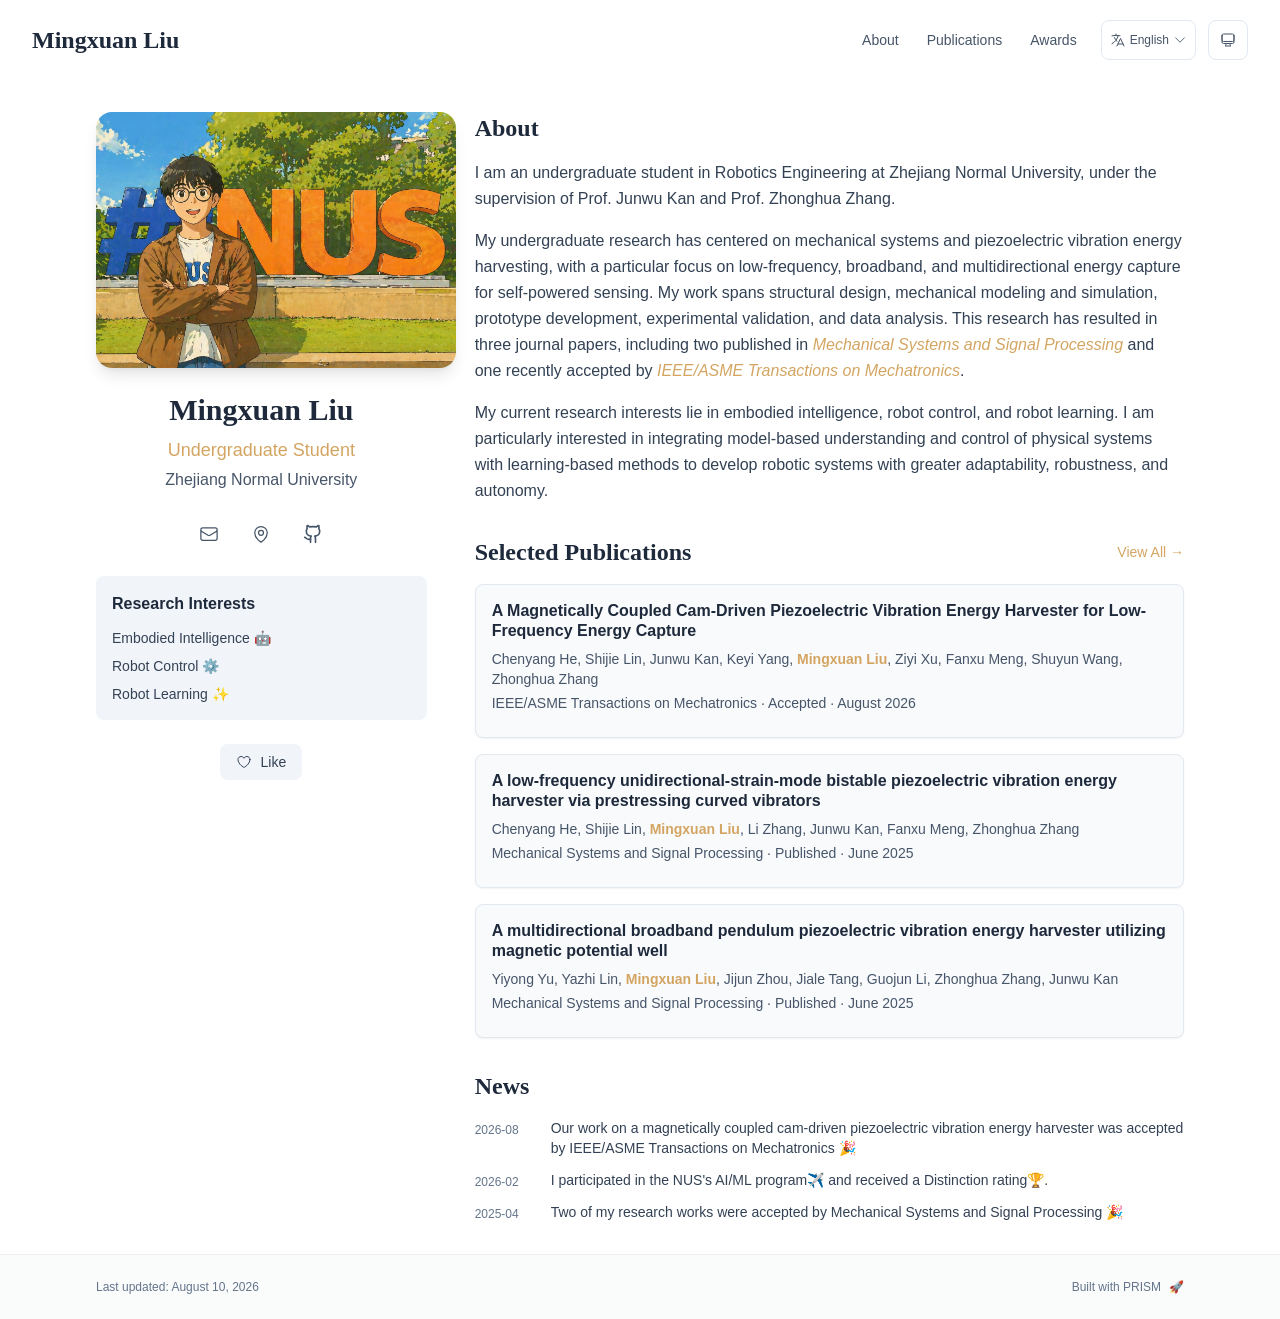
==== index.html @ 42fde7b9 "Refine selected publication dates" ====
<!DOCTYPE html><html lang="en" class="scroll-smooth"><head><meta charSet="utf-8"/><meta name="viewport" content="width=device-width, initial-scale=1"/><link rel="preload" as="image" href="/bio.jpg"/><link rel="stylesheet" href="/_next/static/css/08f35fa63c8dd630.css" data-precedence="next"/><link rel="preload" as="script" fetchPriority="low" href="/_next/static/chunks/webpack-af78f5c2c11af041.js"/><script src="/_next/static/chunks/4bd1b696-70b6d399998de86a.js" async=""></script><script src="/_next/static/chunks/684-5aaa8290a129f299.js" async=""></script><script src="/_next/static/chunks/main-app-d7116f31b9a9098e.js" async=""></script><script src="/_next/static/chunks/461-a9a5d7b05a71d978.js" async=""></script><script src="/_next/static/chunks/874-6cc630662f3664af.js" async=""></script><script src="/_next/static/chunks/291-e39730cc9327e39b.js" async=""></script><script src="/_next/static/chunks/app/layout-7481d956c9ba28b5.js" async=""></script><script src="/_next/static/chunks/378-5449de1b51ff7dc2.js" async=""></script><script src="/_next/static/chunks/748-9844ca5e0774a977.js" async=""></script><script src="/_next/static/chunks/app/page-82c1eb11b641ca51.js" async=""></script><link rel="icon" href="/favicon.svg" type="image/svg+xml"/><link rel="dns-prefetch" href="https://jialeliu.com"/><link rel="preconnect" href="https://jialeliu.com" crossorigin=""/><link rel="preload" as="font" type="font/woff2" href="https://jialeliu.com/fonts/georgiab.woff2" crossorigin=""/><script>
              try {
                const theme = localStorage.getItem('theme-storage');
                const parsed = theme ? JSON.parse(theme) : null;
                const setting = parsed?.state?.theme || 'system';
                const prefersDark = typeof window !== 'undefined' && window.matchMedia && window.matchMedia('(prefers-color-scheme: dark)').matches;
                const effective = setting === 'dark' ? 'dark' : (setting === 'light' ? 'light' : (prefersDark ? 'dark' : 'light'));
                var root = document.documentElement;
                root.classList.add(effective);
                root.setAttribute('data-theme', effective);
              } catch (e) {
                var root = document.documentElement;
                root.classList.add('light');
                root.setAttribute('data-theme', 'light');
              }
            </script><script>
    try {
      const cfg = {"enabled":true,"locales":["zh","en"],"defaultLocale":"en","mode":"auto","fixedLocale":"en","persist":true,"switcher":true,"labels":{"zh":"中文","en":"English"}};
      const storageKey = 'locale-storage';
      const normalize = (value) => typeof value === 'string' ? value.trim().replace('_', '-').toLowerCase() : '';
      const matchLocale = (candidate) => {
        const normalized = normalize(candidate);
        if (!normalized) return null;
        if (cfg.locales.includes(normalized)) return normalized;
        const language = normalized.split('-')[0];
        if (cfg.locales.includes(language)) return language;
        return null;
      };

      let resolved = null;

      if (cfg.persist) {
        resolved = matchLocale(localStorage.getItem(storageKey));
      }

      if (!resolved) {
        if (cfg.mode === 'fixed') {
          resolved = cfg.fixedLocale;
        } else {
          resolved = matchLocale(navigator.language);
        }
      }

      if (!resolved) {
        resolved = cfg.defaultLocale;
      }

      const root = document.documentElement;
      root.lang = resolved;
      root.setAttribute('data-locale', resolved);

      if (cfg.persist) {
        localStorage.setItem(storageKey, resolved);
      }
    } catch (e) {
      const root = document.documentElement;
      root.lang = 'en';
      root.setAttribute('data-locale', 'en');
    }
  </script><title>Mingxuan Liu</title><meta name="description" content="Personal academic homepage of Mingxuan Liu."/><meta name="author" content="Mingxuan Liu"/><meta name="keywords" content="Mingxuan Liu,Undergraduate,Robotics,Research,Zhejiang Normal University"/><meta name="creator" content="Mingxuan Liu"/><meta name="publisher" content="Mingxuan Liu"/><meta property="og:title" content="Mingxuan Liu"/><meta property="og:description" content="Personal academic homepage of Mingxuan Liu."/><meta property="og:site_name" content="Mingxuan Liu&#x27;s Academic Website"/><meta property="og:locale" content="en_US"/><meta property="og:type" content="website"/><meta name="twitter:card" content="summary"/><meta name="twitter:title" content="Mingxuan Liu"/><meta name="twitter:description" content="Personal academic homepage of Mingxuan Liu."/><link rel="icon" href="/favicon.svg"/><script>document.querySelectorAll('body link[rel="icon"], body link[rel="apple-touch-icon"]').forEach(el => document.head.appendChild(el))</script><script src="/_next/static/chunks/polyfills-42372ed130431b0a.js" noModule=""></script></head><body class="font-sans antialiased"><div style="visibility:hidden"><nav class="fixed top-0 left-0 right-0 z-50" data-headlessui-state=""><div class="transition-all duration-300 ease-out bg-transparent" style="transform:translateY(-100px)"><div class="max-w-7xl mx-auto px-4 sm:px-6 lg:px-8"><div class="flex justify-between items-center h-16 lg:h-20"><div class="flex-shrink-0" tabindex="0"><a class="text-xl lg:text-2xl font-serif font-semibold text-primary hover:text-accent transition-colors duration-200" href="/">Mingxuan Liu</a></div><div class="hidden lg:block"><div class="ml-10 flex items-center space-x-3"><div class="relative flex items-baseline space-x-1"><a data-nav-href="/" class="relative px-3 py-2 text-sm font-medium rounded-lg transition-colors duration-150 text-primary" href="/">About</a><a data-nav-href="/publications" class="relative px-3 py-2 text-sm font-medium rounded-lg transition-colors duration-150 text-neutral-600" href="/publications/">Publications</a><a data-nav-href="/awards" class="relative px-3 py-2 text-sm font-medium rounded-lg transition-colors duration-150 text-neutral-600" href="/awards/">Awards</a></div><div class="flex items-center justify-center w-14 h-10 rounded-lg border border-neutral-200 dark:border-[rgba(148,163,184,0.24)] bg-background dark:bg-neutral-800"><div class="w-6 h-4 rounded bg-neutral-300 animate-pulse"></div></div><div class="flex items-center justify-center w-10 h-10 rounded-lg border border-neutral-200 dark:border-[rgba(148,163,184,0.24)] bg-background dark:bg-neutral-800"><div class="w-4 h-4 rounded-full bg-neutral-300 animate-pulse"></div></div></div></div><div class="lg:hidden flex items-center space-x-2"><div class="flex items-center justify-center w-14 h-10 rounded-lg border border-neutral-200 dark:border-[rgba(148,163,184,0.24)] bg-background dark:bg-neutral-800"><div class="w-6 h-4 rounded bg-neutral-300 animate-pulse"></div></div><div class="flex items-center justify-center w-10 h-10 rounded-lg border border-neutral-200 dark:border-[rgba(148,163,184,0.24)] bg-background dark:bg-neutral-800"><div class="w-4 h-4 rounded-full bg-neutral-300 animate-pulse"></div></div><button class="inline-flex items-center justify-center p-2 rounded-md text-neutral-600 hover:text-primary hover:bg-neutral-100 dark:hover:bg-neutral-800 focus:outline-none focus:ring-2 focus:ring-inset focus:ring-accent transition-colors duration-200" id="headlessui-disclosure-button-«R7pdb»" type="button" aria-expanded="false" data-headlessui-state=""><span class="sr-only">Open main menu</span><div><svg xmlns="http://www.w3.org/2000/svg" fill="none" viewBox="0 0 24 24" stroke-width="1.5" stroke="currentColor" aria-hidden="true" data-slot="icon" class="block h-6 w-6"><path stroke-linecap="round" stroke-linejoin="round" d="M3.75 6.75h16.5M3.75 12h16.5m-16.5 5.25h16.5"></path></svg></div></button></div></div></div></div></nav><main class="min-h-screen pt-16 lg:pt-20"><div class="max-w-6xl mx-auto px-4 sm:px-6 lg:px-8 py-8 bg-background min-h-screen"><div class="grid grid-cols-1 lg:grid-cols-3 gap-12"><div class="lg:col-span-1"><div class="sticky top-8" style="opacity:0;transform:translateY(20px)"><div class="w-90 h-64 mx-auto mb-6 rounded-2xl overflow-hidden shadow-lg hover:shadow-xl transition-all duration-200 hover:scale-105"><img alt="Mingxuan Liu" width="256" height="256" decoding="async" data-nimg="1" class="w-full h-full object-cover object-[48%_center]" style="color:transparent" src="/bio.jpg"/></div><div class="text-center mb-6"><h1 class="text-3xl font-serif font-bold text-primary mb-2">Mingxuan Liu</h1><p class="text-lg text-accent font-medium mb-1">Undergraduate Student</p><p class="text-neutral-600 mb-2">Zhejiang Normal University</p></div><div class="flex flex-wrap justify-center gap-3 sm:gap-4 mb-6 relative px-2"><div class="relative"><button class="p-2 sm:p-2 transition-colors duration-200 text-neutral-600 dark:text-neutral-400 hover:text-accent" aria-label="Email"><svg xmlns="http://www.w3.org/2000/svg" fill="none" viewBox="0 0 24 24" stroke-width="1.5" stroke="currentColor" aria-hidden="true" data-slot="icon" class="h-5 w-5"><path stroke-linecap="round" stroke-linejoin="round" d="M21.75 6.75v10.5a2.25 2.25 0 0 1-2.25 2.25h-15a2.25 2.25 0 0 1-2.25-2.25V6.75m19.5 0A2.25 2.25 0 0 0 19.5 4.5h-15a2.25 2.25 0 0 0-2.25 2.25m19.5 0v.243a2.25 2.25 0 0 1-1.07 1.916l-7.5 4.615a2.25 2.25 0 0 1-2.36 0L3.32 8.91a2.25 2.25 0 0 1-1.07-1.916V6.75"></path></svg></button></div><div class="relative"><button class="p-2 sm:p-2 transition-colors duration-200 text-neutral-600 dark:text-neutral-400 hover:text-accent" aria-label="Location"><svg xmlns="http://www.w3.org/2000/svg" fill="none" viewBox="0 0 24 24" stroke-width="1.5" stroke="currentColor" aria-hidden="true" data-slot="icon" class="h-5 w-5"><path stroke-linecap="round" stroke-linejoin="round" d="M15 10.5a3 3 0 1 1-6 0 3 3 0 0 1 6 0Z"></path><path stroke-linecap="round" stroke-linejoin="round" d="M19.5 10.5c0 7.142-7.5 11.25-7.5 11.25S4.5 17.642 4.5 10.5a7.5 7.5 0 1 1 15 0Z"></path></svg></button></div><a href="https://github.com/MingxuanLiu567" target="_blank" rel="noopener noreferrer" class="p-2 sm:p-2 text-neutral-600 dark:text-neutral-400 hover:text-accent transition-colors duration-200" aria-label="GitHub"><svg xmlns="http://www.w3.org/2000/svg" width="24" height="24" viewBox="0 0 24 24" fill="none" stroke="currentColor" stroke-width="2" stroke-linecap="round" stroke-linejoin="round" class="lucide lucide-github h-5 w-5" aria-hidden="true"><path d="M15 22v-4a4.8 4.8 0 0 0-1-3.5c3 0 6-2 6-5.5.08-1.25-.27-2.48-1-3.5.28-1.15.28-2.35 0-3.5 0 0-1 0-3 1.5-2.64-.5-5.36-.5-8 0C6 2 5 2 5 2c-.3 1.15-.3 2.35 0 3.5A5.403 5.403 0 0 0 4 9c0 3.5 3 5.5 6 5.5-.39.49-.68 1.05-.85 1.65-.17.6-.22 1.23-.15 1.85v4"></path><path d="M9 18c-4.51 2-5-2-7-2"></path></svg></a></div><div class="bg-neutral-100 dark:bg-neutral-800 rounded-lg p-4 mb-6 hover:shadow-lg transition-all duration-200 hover:scale-[1.02]"><h3 class="font-semibold text-primary mb-3">Research Interests</h3><div class="space-y-2 text-sm text-neutral-700 dark:text-neutral-500"><div>Embodied Intelligence 🤖</div><div>Robot Control ⚙️</div><div>Robot Learning ✨</div></div></div><div class="flex justify-center"><div class="relative"><button class="flex items-center space-x-2 px-4 py-2 rounded-lg font-medium text-sm transition-all duration-200 bg-neutral-100 dark:bg-neutral-800 text-neutral-700 dark:text-neutral-500 hover:bg-red-50 dark:hover:bg-red-900/20 hover:text-red-600 dark:hover:text-red-400 cursor-pointer" tabindex="0"><svg xmlns="http://www.w3.org/2000/svg" fill="none" viewBox="0 0 24 24" stroke-width="1.5" stroke="currentColor" aria-hidden="true" data-slot="icon" class="h-4 w-4"><path stroke-linecap="round" stroke-linejoin="round" d="M21 8.25c0-2.485-2.099-4.5-4.688-4.5-1.935 0-3.597 1.126-4.312 2.733-.715-1.607-2.377-2.733-4.313-2.733C5.1 3.75 3 5.765 3 8.25c0 7.22 9 12 9 12s9-4.78 9-12Z"></path></svg><span>Like</span></button></div></div></div></div><div class="lg:col-span-2 space-y-8"><section id="about" class="scroll-mt-24 space-y-8"><section style="opacity:0;transform:translateY(20px)"><h2 class="text-2xl font-serif font-bold text-primary mb-4">About</h2><div class="text-neutral-700 dark:text-neutral-600 leading-relaxed"><p class="mb-4 last:mb-0">I am an undergraduate student in Robotics Engineering at Zhejiang Normal University, under the supervision of Prof. Junwu Kan and Prof. Zhonghua Zhang.</p>
<p class="mb-4 last:mb-0">My undergraduate research has centered on mechanical systems and piezoelectric vibration energy harvesting, with a particular focus on low-frequency, broadband, and multidirectional energy capture for self-powered sensing. My work spans structural design, mechanical modeling and simulation, prototype development, experimental validation, and data analysis. This research has resulted in three journal papers, including two published in <em class="italic font-medium text-accent">Mechanical Systems and Signal Processing</em> and one recently accepted by <em class="italic font-medium text-accent">IEEE/ASME Transactions on Mechatronics</em>.</p>
<p class="mb-4 last:mb-0">My current research interests lie in embodied intelligence, robot control, and robot learning. I am particularly interested in integrating model-based understanding and control of physical systems with learning-based methods to develop robotic systems with greater adaptability, robustness, and autonomy.</p></div></section><section style="opacity:0;transform:translateY(20px)"><div class="flex items-center justify-between mb-4"><h2 class="text-2xl font-serif font-bold text-primary">Selected Publications</h2><a class="text-accent hover:text-accent-dark text-sm font-medium transition-all duration-200 rounded hover:bg-accent/10 hover:shadow-sm" href="/publications/">View All<!-- --> →</a></div><div class="space-y-4"><div class="bg-neutral-50 dark:bg-neutral-800 p-4 rounded-lg shadow-sm border border-neutral-200 dark:border-[rgba(148,163,184,0.24)] hover:shadow-lg transition-all duration-200 hover:scale-[1.02]" style="opacity:0;transform:translateY(20px)"><h3 class="font-semibold text-primary mb-2 leading-tight">A Magnetically Coupled Cam-Driven Piezoelectric Vibration Energy Harvester for Low-Frequency Energy Capture</h3><p class="text-sm text-neutral-600 dark:text-neutral-500 mb-1"><span><span class=" ">Chenyang He</span>, </span><span><span class=" ">Shijie Lin</span>, </span><span><span class=" ">Junwu Kan</span>, </span><span><span class=" ">Keyi Yang</span>, </span><span><span class="font-semibold text-accent ">Mingxuan Liu</span>, </span><span><span class=" ">Ziyi Xu</span>, </span><span><span class=" ">Fanxu Meng</span>, </span><span><span class=" ">Shuyun Wang</span>, </span><span><span class=" ">Zhonghua Zhang</span></span></p><p class="text-sm text-neutral-600 dark:text-neutral-500 mb-2">IEEE/ASME Transactions on Mechatronics<!-- --> · <!-- -->Accepted<!-- --> · <!-- -->August <!-- -->2026</p></div><div class="bg-neutral-50 dark:bg-neutral-800 p-4 rounded-lg shadow-sm border border-neutral-200 dark:border-[rgba(148,163,184,0.24)] hover:shadow-lg transition-all duration-200 hover:scale-[1.02]" style="opacity:0;transform:translateY(20px)"><h3 class="font-semibold text-primary mb-2 leading-tight">A low-frequency unidirectional-strain-mode bistable piezoelectric vibration energy harvester via prestressing curved vibrators</h3><p class="text-sm text-neutral-600 dark:text-neutral-500 mb-1"><span><span class=" ">Chenyang He</span>, </span><span><span class=" ">Shijie Lin</span>, </span><span><span class="font-semibold text-accent ">Mingxuan Liu</span>, </span><span><span class=" ">Li Zhang</span>, </span><span><span class=" ">Junwu Kan</span>, </span><span><span class=" ">Fanxu Meng</span>, </span><span><span class=" ">Zhonghua Zhang</span></span></p><p class="text-sm text-neutral-600 dark:text-neutral-500 mb-2">Mechanical Systems and Signal Processing<!-- --> · <!-- -->Published<!-- --> · <!-- -->June <!-- -->2025</p></div><div class="bg-neutral-50 dark:bg-neutral-800 p-4 rounded-lg shadow-sm border border-neutral-200 dark:border-[rgba(148,163,184,0.24)] hover:shadow-lg transition-all duration-200 hover:scale-[1.02]" style="opacity:0;transform:translateY(20px)"><h3 class="font-semibold text-primary mb-2 leading-tight">A multidirectional broadband pendulum piezoelectric vibration energy harvester utilizing magnetic potential well</h3><p class="text-sm text-neutral-600 dark:text-neutral-500 mb-1"><span><span class=" ">Yiyong Yu</span>, </span><span><span class=" ">Yazhi Lin</span>, </span><span><span class="font-semibold text-accent ">Mingxuan Liu</span>, </span><span><span class=" ">Jijun Zhou</span>, </span><span><span class=" ">Jiale Tang</span>, </span><span><span class=" ">Guojun Li</span>, </span><span><span class=" ">Zhonghua Zhang</span>, </span><span><span class=" ">Junwu Kan</span></span></p><p class="text-sm text-neutral-600 dark:text-neutral-500 mb-2">Mechanical Systems and Signal Processing<!-- --> · <!-- -->Published<!-- --> · <!-- -->June <!-- -->2025</p></div></div></section><section style="opacity:0;transform:translateY(20px)"><h2 class="text-2xl font-serif font-bold text-primary mb-4">News</h2><div class="space-y-3"><div class="flex items-start space-x-3"><span class="text-xs text-neutral-500 mt-1 w-16 flex-shrink-0">2026-08</span><p class="text-sm text-neutral-700">Our work on a magnetically coupled cam-driven piezoelectric vibration energy harvester was accepted by IEEE/ASME Transactions on Mechatronics 🎉</p></div><div class="flex items-start space-x-3"><span class="text-xs text-neutral-500 mt-1 w-16 flex-shrink-0">2026-02</span><p class="text-sm text-neutral-700">I participated in the NUS&#x27;s AI/ML program✈️ and received a Distinction rating🏆.</p></div><div class="flex items-start space-x-3"><span class="text-xs text-neutral-500 mt-1 w-16 flex-shrink-0">2025-04</span><p class="text-sm text-neutral-700">Two of my research works were accepted by Mechanical Systems and Signal Processing 🎉</p></div></div></section></section></div></div></div><!--$--><!--/$--><!--$--><!--/$--></main><footer class="border-t border-neutral-200/50 bg-neutral-50/50 dark:bg-neutral-900/50 dark:border-neutral-700/50"><div class="max-w-6xl mx-auto px-4 sm:px-6 lg:px-8 py-6"><div class="flex flex-col sm:flex-row justify-between items-center gap-2"><p class="text-xs text-neutral-500">Last updated<!-- -->: <!-- -->August 10, 2026</p><p class="text-xs text-neutral-500 flex items-center"><a href="https://github.com/xyjoey/PRISM" target="_blank" rel="noopener noreferrer">Built with PRISM</a><span class="ml-2">🚀</span></p></div></div></footer></div><script src="/_next/static/chunks/webpack-af78f5c2c11af041.js" async=""></script><script>(self.__next_f=self.__next_f||[]).push([0])</script><script>self.__next_f.push([1,"1:\"$Sreact.fragment\"\n3:I[3719,[\"461\",\"static/chunks/461-a9a5d7b05a71d978.js\",\"874\",\"static/chunks/874-6cc630662f3664af.js\",\"291\",\"static/chunks/291-e39730cc9327e39b.js\",\"177\",\"static/chunks/app/layout-7481d956c9ba28b5.js\"],\"ThemeProvider\"]\n4:I[310,[\"461\",\"static/chunks/461-a9a5d7b05a71d978.js\",\"874\",\"static/chunks/874-6cc630662f3664af.js\",\"291\",\"static/chunks/291-e39730cc9327e39b.js\",\"177\",\"static/chunks/app/layout-7481d956c9ba28b5.js\"],\"LocaleProvider\"]\n5:I[4574,[\"461\",\"static/chunks/461-a9a5d7b05a71d978.js\",\"874\",\"static/chunks/874-6cc630662f3664af.js\",\"291\",\"static/chunks/291-e39730cc9327e39b.js\",\"177\",\"static/chunks/app/layout-7481d956c9ba28b5.js\"],\"default\"]\n6:I[7555,[],\"\"]\n7:I[1295,[],\"\"]\n8:I[2548,[\"461\",\"static/chunks/461-a9a5d7b05a71d978.js\",\"874\",\"static/chunks/874-6cc630662f3664af.js\",\"291\",\"static/chunks/291-e39730cc9327e39b.js\",\"177\",\"static/chunks/app/layout-7481d956c9ba28b5.js\"],\"default\"]\n9:I[6613,[\"461\",\"static/chunks/461-a9a5d7b05a71d978.js\",\"378\",\"static/chunks/378-5449de1b51ff7dc2.js\",\"874\",\"static/chunks/874-6cc630662f3664af.js\",\"748\",\"static/chunks/748-9844ca5e0774a977.js\",\"974\",\"static/chunks/app/page-82c1eb11b641ca51.js\"],\"default\"]\n12:I[9665,[],\"MetadataBoundary\"]\n14:I[9665,[],\"OutletBoundary\"]\n17:I[4911,[],\"AsyncMetadataOutlet\"]\n19:I[9665,[],\"ViewportBoundary\"]\n1b:I[6614,[],\"\"]\n:HL[\"/_next/static/css/08f35fa63c8dd630.css\",\"style\"]\n2:T590,\n    try {\n      const cfg = {\"enabled\":true,\"locales\":[\"zh\",\"en\"],\"defaultLocale\":\"en\",\"mode\":\"auto\",\"fixedLocale\":\"en\",\"persist\":true,\"switcher\":true,\"labels\":{\"zh\":\"中文\",\"en\":\"English\"}};\n      const storageKey = 'locale-storage';\n      const normalize = (value) =\u003e typeof value === 'string' ? value.trim().replace('_', '-').toLowerCase() : '';\n      const matchLocale = (candidate) =\u003e {\n        const normalized = normalize(candidate);\n        if (!normalized) return null;\n        if (cfg.locales.includes(normalized)) return normalized;\n        const language = normalized.split('-')[0];\n        if (cfg.locales.includes(language)) return language;\n     "])</script><script>self.__next_f.push([1,"   return null;\n      };\n\n      let resolved = null;\n\n      if (cfg.persist) {\n        resolved = matchLocale(localStorage.getItem(storageKey));\n      }\n\n      if (!resolved) {\n        if (cfg.mode === 'fixed') {\n          resolved = cfg.fixedLocale;\n        } else {\n          resolved = matchLocale(navigator.language);\n        }\n      }\n\n      if (!resolved) {\n        resolved = cfg.defaultLocale;\n      }\n\n      const root = document.documentElement;\n      root.lang = resolved;\n      root.setAttribute('data-locale', resolved);\n\n      if (cfg.persist) {\n        localStorage.setItem(storageKey, resolved);\n      }\n    } catch (e) {\n      const root = document.documentElement;\n      root.lang = 'en';\n      root.setAttribute('data-locale', 'en');\n    }\n  a:T762,Vibration energy harvesting using piezoelectric transduction becomes increasingly popular as a promising alternative to electrochemical batteries for powering low-power wireless and portable electronic devices. A low-frequency unidirectional-strain-mode bistable piezoelectric vibration energy harvester (USB-PVEH) is proposed to offer a viable solution to the possible damage caused by the bidirectional deformation of piezoelectric plates in this paper. The salient characteristics of the USB-PVEH were that bistable vibration energy harvesting was implemented via the unidirectional-strain piezoelectric vibrators which were constructed by prepressuring two initially-curved piezoelectric plates. Also, the deformation of pre-bent piezoelectric vibrators subjected to the unidirectional compressive strain wasn’t directly induced by the external vibration source but triggered indirectly by the elastic beam. To prove the structural feasibility and ascertain the influence of adjustable magnet installation parameters on the energy harvester, the theoretical investigation, simulation, fabrication and experimental testing were conducted. The results showed that the potential well structure in nonlinear magnetic force can be altered by adjusting installation parameters suc"])</script><script>self.__next_f.push([1,"h as the horizontal distance, vertical distance and installation angle of the adjustable magnet, thereby modifying the dynamic performance of the energy harvester. Additionally, the USB-PVEH exhibited an optimal parameter combination (d = 14 mm, h = 6 mm, α = 67.5°), where the natural frequency was 16 Hz and the effective bandwidth was 19.6 Hz. Furthermore, the maximum output power of the USB-PVEH could reach 5.27 mW at 16 Hz with the optimal load resistance of 70 kΩ. Consequently, it is expected that the USB-PVEH can provide reference for the structural design of PVEH in high-amplitude environments.b:T9a5,"])</script><script>self.__next_f.push([1,"@article{HE2025112692,\n  title = {A low-frequency unidirectional-strain-mode bistable piezoelectric vibration energy harvester via prestressing curved vibrators},\n  journal = {Mechanical Systems and Signal Processing},\n  volume = {232},\n  pages = {112692},\n  year = {2025},\n  month = {jun},\n  issn = {0888-3270},\n  doi = {10.1016/j.ymssp.2025.112692},\n  url = {https://www.sciencedirect.com/science/article/pii/S0888327025003930},\n  author = {Chenyang He and Shijie Lin and Mingxuan Liu and Li Zhang and Junwu Kan and Fanxu Meng and Zhonghua Zhang},\n  abstract = {Vibration energy harvesting using piezoelectric transduction becomes increasingly popular as a promising alternative to electrochemical batteries for powering low-power wireless and portable electronic devices. A low-frequency unidirectional-strain-mode bistable piezoelectric vibration energy harvester (USB-PVEH) is proposed to offer a viable solution to the possible damage caused by the bidirectional deformation of piezoelectric plates in this paper. The salient characteristics of the USB-PVEH were that bistable vibration energy harvesting was implemented via the unidirectional-strain piezoelectric vibrators which were constructed by prepressuring two initially-curved piezoelectric plates. Also, the deformation of pre-bent piezoelectric vibrators subjected to the unidirectional compressive strain wasn’t directly induced by the external vibration source but triggered indirectly by the elastic beam. To prove the structural feasibility and ascertain the influence of adjustable magnet installation parameters on the energy harvester, the theoretical investigation, simulation, fabrication and experimental testing were conducted. The results showed that the potential well structure in nonlinear magnetic force can be altered by adjusting installation parameters such as the horizontal distance, vertical distance and installation angle of the adjustable magnet, thereby modifying the dynamic performance of the energy harvester. Additionally, the USB-PVEH exhibited an optimal parameter combination (d = 14 mm, h = 6 mm, α = 67.5°), where the natural frequency was 16 Hz and the effective bandwidth was 19.6 Hz. Furthermore, the maximum output power of the USB-PVEH could reach 5.27 mW at 16 Hz with the optimal load resistance of 70 kΩ. Consequently, it is expected that the USB-PVEH can provide reference for the structural design of PVEH in high-amplitude environments.}\n}"])</script><script>self.__next_f.push([1,"c:T56c,Harvesting energy from environmental vibrations using piezoelectric mechanism had attracted much attention for powering wireless sensors over the past decades. To enhance the environmental adaptability of energy harvesters, a multidirectional broadband pendulum piezoelectric vibration energy harvester utilizing magnetic potential well (MPW-PVEH) is proposed in this paper. The MPW-PVEH consists of piezoelectric cantilever beams and a multi-directional pendulum which can oscillate in any direction and pluck the piezoelectric cantilever beam to only yield unidirectional compressive stress. Theoretical analyses and experimental tests were carried out to verify the feasibility of the harvester. The results showed that MPW-PVEH was capable of harvesting horizontal omnidirectional vibration energy between 7 Hz and 10.5 Hz by adjusting the proof mass and torsion radius. Moreover, the operating band of the harvester could be broadened from 4 Hz to 14 Hz by adjusting the magnet distance. The maximum power fluctuation of MPW-PVEH was only 12 % at any horizontal excitation angle, which indicated that MPW-PVEH had good multidirectional consistency. Additionally, the optimum output power of MPW-PVEH could reach 15.6 mW with the load resistance of 90 kΩ at 8 Hz. Furthermore, MPW-PVEH could light 250 LEDs as well as power a temperature sensor and a transmitter module continuously.d:T7a8,@article{YU2025112730,\n  title = {A multidirectional broadband pendulum piezoelectric vibration energy harvester utilizing magnetic potential well},\n  journal = {Mechanical Systems and Signal Processing},\n  volume = {232},\n  pages = {112730},\n  year = {2025},\n  month = {jun},\n  issn = {0888-3270},\n  doi = {10.1016/j.ymssp.2025.112730},\n  url = {https://www.sciencedirect.com/science/article/pii/S0888327025004315},\n  author = {Yiyong Yu and Yazhi Lin and Mingxuan Liu and Jijun Zhou and Jiale Tang and Guojun Li and Zhonghua Zhang and Junwu Kan},\n  abstract = {Harvesting energy from environmental vibrations using piezoelectric mechanism had a"])</script><script>self.__next_f.push([1,"ttracted much attention for powering wireless sensors over the past decades. To enhance the environmental adaptability of energy harvesters, a multidirectional broadband pendulum piezoelectric vibration energy harvester utilizing magnetic potential well (MPW-PVEH) is proposed in this paper. The MPW-PVEH consists of piezoelectric cantilever beams and a multi-directional pendulum which can oscillate in any direction and pluck the piezoelectric cantilever beam to only yield unidirectional compressive stress. Theoretical analyses and experimental tests were carried out to verify the feasibility of the harvester. The results showed that MPW-PVEH was capable of harvesting horizontal omnidirectional vibration energy between 7 Hz and 10.5 Hz by adjusting the proof mass and torsion radius. Moreover, the operating band of the harvester could be broadened from 4 Hz to 14 Hz by adjusting the magnet distance. The maximum power fluctuation of MPW-PVEH was only 12 % at any horizontal excitation angle, which indicated that MPW-PVEH had good multidirectional consistency. Additionally, the optimum output power of MPW-PVEH could reach 15.6 mW with the load resistance of 90 kΩ at 8 Hz. Furthermore, MPW-PVEH could light 250 LEDs as well as power a temperature sensor and a transmitter module continuously.}\n}e:T762,Vibration energy harvesting using piezoelectric transduction becomes increasingly popular as a promising alternative to electrochemical batteries for powering low-power wireless and portable electronic devices. A low-frequency unidirectional-strain-mode bistable piezoelectric vibration energy harvester (USB-PVEH) is proposed to offer a viable solution to the possible damage caused by the bidirectional deformation of piezoelectric plates in this paper. The salient characteristics of the USB-PVEH were that bistable vibration energy harvesting was implemented via the unidirectional-strain piezoelectric vibrators which were constructed by prepressuring two initially-curved piezoelectric plates. Also, the deformation of pr"])</script><script>self.__next_f.push([1,"e-bent piezoelectric vibrators subjected to the unidirectional compressive strain wasn’t directly induced by the external vibration source but triggered indirectly by the elastic beam. To prove the structural feasibility and ascertain the influence of adjustable magnet installation parameters on the energy harvester, the theoretical investigation, simulation, fabrication and experimental testing were conducted. The results showed that the potential well structure in nonlinear magnetic force can be altered by adjusting installation parameters such as the horizontal distance, vertical distance and installation angle of the adjustable magnet, thereby modifying the dynamic performance of the energy harvester. Additionally, the USB-PVEH exhibited an optimal parameter combination (d = 14 mm, h = 6 mm, α = 67.5°), where the natural frequency was 16 Hz and the effective bandwidth was 19.6 Hz. Furthermore, the maximum output power of the USB-PVEH could reach 5.27 mW at 16 Hz with the optimal load resistance of 70 kΩ. Consequently, it is expected that the USB-PVEH can provide reference for the structural design of PVEH in high-amplitude environments.f:T9a5,"])</script><script>self.__next_f.push([1,"@article{HE2025112692,\n  title = {A low-frequency unidirectional-strain-mode bistable piezoelectric vibration energy harvester via prestressing curved vibrators},\n  journal = {Mechanical Systems and Signal Processing},\n  volume = {232},\n  pages = {112692},\n  year = {2025},\n  month = {jun},\n  issn = {0888-3270},\n  doi = {10.1016/j.ymssp.2025.112692},\n  url = {https://www.sciencedirect.com/science/article/pii/S0888327025003930},\n  author = {Chenyang He and Shijie Lin and Mingxuan Liu and Li Zhang and Junwu Kan and Fanxu Meng and Zhonghua Zhang},\n  abstract = {Vibration energy harvesting using piezoelectric transduction becomes increasingly popular as a promising alternative to electrochemical batteries for powering low-power wireless and portable electronic devices. A low-frequency unidirectional-strain-mode bistable piezoelectric vibration energy harvester (USB-PVEH) is proposed to offer a viable solution to the possible damage caused by the bidirectional deformation of piezoelectric plates in this paper. The salient characteristics of the USB-PVEH were that bistable vibration energy harvesting was implemented via the unidirectional-strain piezoelectric vibrators which were constructed by prepressuring two initially-curved piezoelectric plates. Also, the deformation of pre-bent piezoelectric vibrators subjected to the unidirectional compressive strain wasn’t directly induced by the external vibration source but triggered indirectly by the elastic beam. To prove the structural feasibility and ascertain the influence of adjustable magnet installation parameters on the energy harvester, the theoretical investigation, simulation, fabrication and experimental testing were conducted. The results showed that the potential well structure in nonlinear magnetic force can be altered by adjusting installation parameters such as the horizontal distance, vertical distance and installation angle of the adjustable magnet, thereby modifying the dynamic performance of the energy harvester. Additionally, the USB-PVEH exhibited an optimal parameter combination (d = 14 mm, h = 6 mm, α = 67.5°), where the natural frequency was 16 Hz and the effective bandwidth was 19.6 Hz. Furthermore, the maximum output power of the USB-PVEH could reach 5.27 mW at 16 Hz with the optimal load resistance of 70 kΩ. Consequently, it is expected that the USB-PVEH can provide reference for the structural design of PVEH in high-amplitude environments.}\n}"])</script><script>self.__next_f.push([1,"10:T56c,Harvesting energy from environmental vibrations using piezoelectric mechanism had attracted much attention for powering wireless sensors over the past decades. To enhance the environmental adaptability of energy harvesters, a multidirectional broadband pendulum piezoelectric vibration energy harvester utilizing magnetic potential well (MPW-PVEH) is proposed in this paper. The MPW-PVEH consists of piezoelectric cantilever beams and a multi-directional pendulum which can oscillate in any direction and pluck the piezoelectric cantilever beam to only yield unidirectional compressive stress. Theoretical analyses and experimental tests were carried out to verify the feasibility of the harvester. The results showed that MPW-PVEH was capable of harvesting horizontal omnidirectional vibration energy between 7 Hz and 10.5 Hz by adjusting the proof mass and torsion radius. Moreover, the operating band of the harvester could be broadened from 4 Hz to 14 Hz by adjusting the magnet distance. The maximum power fluctuation of MPW-PVEH was only 12 % at any horizontal excitation angle, which indicated that MPW-PVEH had good multidirectional consistency. Additionally, the optimum output power of MPW-PVEH could reach 15.6 mW with the load resistance of 90 kΩ at 8 Hz. Furthermore, MPW-PVEH could light 250 LEDs as well as power a temperature sensor and a transmitter module continuously.11:T7a8,@article{YU2025112730,\n  title = {A multidirectional broadband pendulum piezoelectric vibration energy harvester utilizing magnetic potential well},\n  journal = {Mechanical Systems and Signal Processing},\n  volume = {232},\n  pages = {112730},\n  year = {2025},\n  month = {jun},\n  issn = {0888-3270},\n  doi = {10.1016/j.ymssp.2025.112730},\n  url = {https://www.sciencedirect.com/science/article/pii/S0888327025004315},\n  author = {Yiyong Yu and Yazhi Lin and Mingxuan Liu and Jijun Zhou and Jiale Tang and Guojun Li and Zhonghua Zhang and Junwu Kan},\n  abstract = {Harvesting energy from environmental vibrations using piezoelectric mechanism had"])</script><script>self.__next_f.push([1," attracted much attention for powering wireless sensors over the past decades. To enhance the environmental adaptability of energy harvesters, a multidirectional broadband pendulum piezoelectric vibration energy harvester utilizing magnetic potential well (MPW-PVEH) is proposed in this paper. The MPW-PVEH consists of piezoelectric cantilever beams and a multi-directional pendulum which can oscillate in any direction and pluck the piezoelectric cantilever beam to only yield unidirectional compressive stress. Theoretical analyses and experimental tests were carried out to verify the feasibility of the harvester. The results showed that MPW-PVEH was capable of harvesting horizontal omnidirectional vibration energy between 7 Hz and 10.5 Hz by adjusting the proof mass and torsion radius. Moreover, the operating band of the harvester could be broadened from 4 Hz to 14 Hz by adjusting the magnet distance. The maximum power fluctuation of MPW-PVEH was only 12 % at any horizontal excitation angle, which indicated that MPW-PVEH had good multidirectional consistency. Additionally, the optimum output power of MPW-PVEH could reach 15.6 mW with the load resistance of 90 kΩ at 8 Hz. Furthermore, MPW-PVEH could light 250 LEDs as well as power a temperature sensor and a transmitter module continuously.}\n}"])</script><script>self.__next_f.push([1,"0:{\"P\":null,\"b\":\"MAxUgCPkG2vwRhtcfDXqU\",\"p\":\"\",\"c\":[\"\",\"\"],\"i\":false,\"f\":[[[\"\",{\"children\":[\"__PAGE__\",{}]},\"$undefined\",\"$undefined\",true],[\"\",[\"$\",\"$1\",\"c\",{\"children\":[[[\"$\",\"link\",\"0\",{\"rel\":\"stylesheet\",\"href\":\"/_next/static/css/08f35fa63c8dd630.css\",\"precedence\":\"next\",\"crossOrigin\":\"$undefined\",\"nonce\":\"$undefined\"}]],[\"$\",\"html\",null,{\"lang\":\"en\",\"className\":\"scroll-smooth\",\"suppressHydrationWarning\":true,\"children\":[[\"$\",\"head\",null,{\"children\":[[\"$\",\"link\",null,{\"rel\":\"icon\",\"href\":\"/favicon.svg\",\"type\":\"image/svg+xml\"}],[\"$\",\"link\",null,{\"rel\":\"dns-prefetch\",\"href\":\"https://jialeliu.com\"}],[\"$\",\"link\",null,{\"rel\":\"preconnect\",\"href\":\"https://jialeliu.com\",\"crossOrigin\":\"\"}],[\"$\",\"link\",null,{\"rel\":\"preload\",\"as\":\"font\",\"type\":\"font/woff2\",\"href\":\"https://jialeliu.com/fonts/georgiab.woff2\",\"crossOrigin\":\"\"}],[\"$\",\"script\",null,{\"dangerouslySetInnerHTML\":{\"__html\":\"\\n              try {\\n                const theme = localStorage.getItem('theme-storage');\\n                const parsed = theme ? JSON.parse(theme) : null;\\n                const setting = parsed?.state?.theme || 'system';\\n                const prefersDark = typeof window !== 'undefined' \u0026\u0026 window.matchMedia \u0026\u0026 window.matchMedia('(prefers-color-scheme: dark)').matches;\\n                const effective = setting === 'dark' ? 'dark' : (setting === 'light' ? 'light' : (prefersDark ? 'dark' : 'light'));\\n                var root = document.documentElement;\\n                root.classList.add(effective);\\n                root.setAttribute('data-theme', effective);\\n              } catch (e) {\\n                var root = document.documentElement;\\n                root.classList.add('light');\\n                root.setAttribute('data-theme', 'light');\\n              }\\n            \"}}],[\"$\",\"script\",null,{\"dangerouslySetInnerHTML\":{\"__html\":\"$2\"}}]]}],[\"$\",\"body\",null,{\"className\":\"font-sans antialiased\",\"children\":[\"$\",\"$L3\",null,{\"children\":[\"$\",\"$L4\",null,{\"config\":{\"enabled\":true,\"locales\":[\"zh\",\"en\"],\"defaultLocale\":\"en\",\"mode\":\"auto\",\"fixedLocale\":\"en\",\"persist\":true,\"switcher\":true,\"labels\":{\"zh\":\"中文\",\"en\":\"English\"}},\"children\":[[\"$\",\"$L5\",null,{\"items\":[{\"title\":\"About\",\"type\":\"page\",\"target\":\"about\",\"href\":\"/\"},{\"title\":\"Publications\",\"type\":\"page\",\"target\":\"publications\",\"href\":\"/publications\"},{\"title\":\"Awards\",\"type\":\"page\",\"target\":\"awards\",\"href\":\"/awards\"}],\"siteTitle\":\"Mingxuan Liu\",\"enableOnePageMode\":false,\"i18n\":\"$0:f:0:1:1:props:children:1:props:children:1:props:children:props:children:props:config\",\"itemsByLocale\":{\"zh\":[{\"title\":\"关于我\",\"type\":\"page\",\"target\":\"about\",\"href\":\"/\"},{\"title\":\"论文\",\"type\":\"page\",\"target\":\"publications\",\"href\":\"/publications\"},{\"title\":\"奖项\",\"type\":\"page\",\"target\":\"awards\",\"href\":\"/awards\"}],\"en\":[{\"title\":\"About\",\"type\":\"page\",\"target\":\"about\",\"href\":\"/\"},{\"title\":\"Publications\",\"type\":\"page\",\"target\":\"publications\",\"href\":\"/publications\"},{\"title\":\"Awards\",\"type\":\"page\",\"target\":\"awards\",\"href\":\"/awards\"}]},\"siteTitleByLocale\":{\"zh\":\"刘铭轩\",\"en\":\"Mingxuan Liu\"}}],[\"$\",\"main\",null,{\"className\":\"min-h-screen pt-16 lg:pt-20\",\"children\":[\"$\",\"$L6\",null,{\"parallelRouterKey\":\"children\",\"error\":\"$undefined\",\"errorStyles\":\"$undefined\",\"errorScripts\":\"$undefined\",\"template\":[\"$\",\"$L7\",null,{}],\"templateStyles\":\"$undefined\",\"templateScripts\":\"$undefined\",\"notFound\":[[[\"$\",\"title\",null,{\"children\":\"404: This page could not be found.\"}],[\"$\",\"div\",null,{\"style\":{\"fontFamily\":\"system-ui,\\\"Segoe UI\\\",Roboto,Helvetica,Arial,sans-serif,\\\"Apple Color Emoji\\\",\\\"Segoe UI Emoji\\\"\",\"height\":\"100vh\",\"textAlign\":\"center\",\"display\":\"flex\",\"flexDirection\":\"column\",\"alignItems\":\"center\",\"justifyContent\":\"center\"},\"children\":[\"$\",\"div\",null,{\"children\":[[\"$\",\"style\",null,{\"dangerouslySetInnerHTML\":{\"__html\":\"body{color:#000;background:#fff;margin:0}.next-error-h1{border-right:1px solid rgba(0,0,0,.3)}@media (prefers-color-scheme:dark){body{color:#fff;background:#000}.next-error-h1{border-right:1px solid rgba(255,255,255,.3)}}\"}}],[\"$\",\"h1\",null,{\"className\":\"next-error-h1\",\"style\":{\"display\":\"inline-block\",\"margin\":\"0 20px 0 0\",\"padding\":\"0 23px 0 0\",\"fontSize\":24,\"fontWeight\":500,\"verticalAlign\":\"top\",\"lineHeight\":\"49px\"},\"children\":404}],[\"$\",\"div\",null,{\"style\":{\"display\":\"inline-block\"},\"children\":[\"$\",\"h2\",null,{\"style\":{\"fontSize\":14,\"fontWeight\":400,\"lineHeight\":\"49px\",\"margin\":0},\"children\":\"This page could not be found.\"}]}]]}]}]],[]],\"forbidden\":\"$undefined\",\"unauthorized\":\"$undefined\"}]}],[\"$\",\"$L8\",null,{\"lastUpdated\":\"August 10, 2026\",\"lastUpdatedByLocale\":{\"zh\":\"2026年8月10日\",\"en\":\"August 10, 2026\"},\"defaultLocale\":\"en\"}]]}]}]}]]}]]}],{\"children\":[\"__PAGE__\",[\"$\",\"$1\",\"c\",{\"children\":[[\"$\",\"$L9\",null,{\"dataByLocale\":{\"zh\":{\"author\":{\"name\":\"刘铭轩\",\"title\":\"本科生\",\"institution\":\"浙江师范大学\",\"avatar\":\"/bio.jpg\"},\"social\":{\"email\":\"mingxuanliu0607@163.com\",\"location\":\"金华，浙江\",\"location_details\":[\"金华，浙江\"],\"github\":\"https://github.com/MingxuanLiu567\"},\"features\":{\"enable_likes\":true,\"enable_one_page_mode\":false},\"enableOnePageMode\":false,\"researchInterests\":[\"具身智能 🤖\",\"机器人控制 ⚙️\",\"机器人学习 ✨\"],\"pagesToShow\":[{\"type\":\"about\",\"id\":\"about\",\"sections\":[{\"id\":\"about\",\"type\":\"markdown\",\"source\":\"bio.md\",\"title\":\"关于我\",\"content\":\"我目前是浙江师范大学机器人工程专业本科生，在阚君武教授和张忠华教授的指导下开展研究。\\n\\n本科阶段，我的研究主要聚焦于机械系统与压电振动能量采集，重点关注面向自供能传感的低频、宽带和多方向振动能量捕获。相关工作涵盖结构设计、机械建模与仿真、样机研制、实验验证和数据分析。相关研究已形成3篇期刊论文，其中2篇发表于 *Mechanical Systems and Signal Processing*，1篇已被 *IEEE/ASME Transactions on Mechatronics* 接收。\\n\\n我目前主要关注具身智能、机器人控制与机器人学习，尤其希望探索如何将物理系统的模型认知与控制方法同数据驱动的学习方法相结合，从而提升机器人系统的适应性、鲁棒性与自主性。\\n\"},{\"id\":\"featured_publications\",\"type\":\"publications\",\"title\":\"精选论文\",\"filter\":\"selected\",\"limit\":5,\"publications\":[{\"id\":\"HE2026TMECH\",\"title\":\"A Magnetically Coupled Cam-Driven Piezoelectric Vibration Energy Harvester for Low-Frequency Energy Capture\",\"authors\":[{\"name\":\"Chenyang He\",\"isHighlighted\":false,\"isCorresponding\":false,\"isCoAuthor\":false},{\"name\":\"Shijie Lin\",\"isHighlighted\":false,\"isCorresponding\":false,\"isCoAuthor\":false},{\"name\":\"Junwu Kan\",\"isHighlighted\":false,\"isCorresponding\":false,\"isCoAuthor\":false},{\"name\":\"Keyi Yang\",\"isHighlighted\":false,\"isCorresponding\":false,\"isCoAuthor\":false},{\"name\":\"Mingxuan Liu\",\"isHighlighted\":true,\"isCorresponding\":false,\"isCoAuthor\":false},{\"name\":\"Ziyi Xu\",\"isHighlighted\":false,\"isCorresponding\":false,\"isCoAuthor\":false},{\"name\":\"Fanxu Meng\",\"isHighlighted\":false,\"isCorresponding\":false,\"isCoAuthor\":false},{\"name\":\"Shuyun Wang\",\"isHighlighted\":false,\"isCorresponding\":false,\"isCoAuthor\":false},{\"name\":\"Zhonghua Zhang\",\"isHighlighted\":false,\"isCorresponding\":false,\"isCoAuthor\":false}],\"year\":2026,\"month\":\"8\",\"type\":\"journal\",\"status\":\"accepted\",\"tags\":[],\"keywords\":\"$0:f:0:1:2:children:1:props:children:0:props:dataByLocale:zh:pagesToShow:0:sections:1:publications:0:tags\",\"researchArea\":\"machine-learning\",\"journal\":\"IEEE/ASME Transactions on Mechatronics\",\"conference\":\"\",\"doi\":\"10.1109/TMECH.2026.3722381\",\"abstract\":\"\",\"description\":\"\",\"selected\":true,\"preview\":\"cam-driven.png\",\"bibtex\":\"@article{HE2026TMECH,\\n  title = {A Magnetically Coupled Cam-Driven Piezoelectric Vibration Energy Harvester for Low-Frequency Energy Capture},\\n  journal = {IEEE/ASME Transactions on Mechatronics},\\n  year = {2026},\\n  month = {aug},\\n  doi = {10.1109/TMECH.2026.3722381},\\n  author = {Chenyang He and Shijie Lin and Junwu Kan and Keyi Yang and Mingxuan Liu and Ziyi Xu and Fanxu Meng and Shuyun Wang and Zhonghua Zhang}\\n}\"},{\"id\":\"HE2025112692\",\"title\":\"A low-frequency unidirectional-strain-mode bistable piezoelectric vibration energy harvester via prestressing curved vibrators\",\"authors\":[{\"name\":\"Chenyang He\",\"isHighlighted\":false,\"isCorresponding\":false,\"isCoAuthor\":false},{\"name\":\"Shijie Lin\",\"isHighlighted\":false,\"isCorresponding\":false,\"isCoAuthor\":false},{\"name\":\"Mingxuan Liu\",\"isHighlighted\":true,\"isCorresponding\":false,\"isCoAuthor\":false},{\"name\":\"Li Zhang\",\"isHighlighted\":false,\"isCorresponding\":false,\"isCoAuthor\":false},{\"name\":\"Junwu Kan\",\"isHighlighted\":false,\"isCorresponding\":false,\"isCoAuthor\":false},{\"name\":\"Fanxu Meng\",\"isHighlighted\":false,\"isCorresponding\":false,\"isCoAuthor\":false},{\"name\":\"Zhonghua Zhang\",\"isHighlighted\":false,\"isCorresponding\":false,\"isCoAuthor\":false}],\"year\":2025,\"month\":\"6\",\"type\":\"journal\",\"status\":\"published\",\"tags\":[\"Unidirectional deformation\",\"Magnetic plucking\",\"Piezoelectric energy harvester\",\"Magnetic frequency modulation\",\"Effective frequency bandwidth\"],\"keywords\":\"$0:f:0:1:2:children:1:props:children:0:props:dataByLocale:zh:pagesToShow:0:sections:1:publications:1:tags\",\"researchArea\":\"machine-learning\",\"journal\":\"Mechanical Systems and Signal Processing\",\"conference\":\"\",\"volume\":\"232\",\"pages\":\"112692\",\"doi\":\"10.1016/j.ymssp.2025.112692\",\"url\":\"https://www.sciencedirect.com/science/article/pii/S0888327025003930\",\"abstract\":\"$a\",\"description\":\"\",\"selected\":true,\"preview\":\"prebent.png\",\"bibtex\":\"$b\"},{\"id\":\"YU2025112730\",\"title\":\"A multidirectional broadband pendulum piezoelectric vibration energy harvester utilizing magnetic potential well\",\"authors\":[{\"name\":\"Yiyong Yu\",\"isHighlighted\":false,\"isCorresponding\":false,\"isCoAuthor\":false},{\"name\":\"Yazhi Lin\",\"isHighlighted\":false,\"isCorresponding\":false,\"isCoAuthor\":false},{\"name\":\"Mingxuan Liu\",\"isHighlighted\":true,\"isCorresponding\":false,\"isCoAuthor\":false},{\"name\":\"Jijun Zhou\",\"isHighlighted\":false,\"isCorresponding\":false,\"isCoAuthor\":false},{\"name\":\"Jiale Tang\",\"isHighlighted\":false,\"isCorresponding\":false,\"isCoAuthor\":false},{\"name\":\"Guojun Li\",\"isHighlighted\":false,\"isCorresponding\":false,\"isCoAuthor\":false},{\"name\":\"Zhonghua Zhang\",\"isHighlighted\":false,\"isCorresponding\":false,\"isCoAuthor\":false},{\"name\":\"Junwu Kan\",\"isHighlighted\":false,\"isCorresponding\":false,\"isCoAuthor\":false}],\"year\":2025,\"month\":\"6\",\"type\":\"journal\",\"status\":\"published\",\"tags\":[\"Piezoelectric transduction\",\"Vibration energy harvester\",\"Multi-direction\",\"Frequency tuning\"],\"keywords\":\"$0:f:0:1:2:children:1:props:children:0:props:dataByLocale:zh:pagesToShow:0:sections:1:publications:2:tags\",\"researchArea\":\"machine-learning\",\"journal\":\"Mechanical Systems and Signal Processing\",\"conference\":\"\",\"volume\":\"232\",\"pages\":\"112730\",\"doi\":\"10.1016/j.ymssp.2025.112730\",\"url\":\"https://www.sciencedirect.com/science/article/pii/S0888327025004315\",\"abstract\":\"$c\",\"description\":\"\",\"selected\":true,\"preview\":\"multidirection.png\",\"bibtex\":\"$d\"}]},{\"id\":\"news\",\"type\":\"list\",\"title\":\"动态\",\"source\":\"news.toml\",\"items\":[{\"date\":\"2026-08\",\"content\":\"我们关于磁耦合凸轮驱动压电振动能量采集器的研究被 IEEE/ASME Transactions on Mechatronics 接收 🎉\"},{\"date\":\"2026-02\",\"content\":\"我参加了新加坡国立大学AI/ML项目✈️，获Distinction评价🏆\"},{\"date\":\"2025-04\",\"content\":\"我的两项研究被 Mechanical Systems and Signal Processing 接收 🎉\"}]}]}]},\"en\":{\"author\":{\"name\":\"Mingxuan Liu\",\"title\":\"Undergraduate Student\",\"institution\":\"Zhejiang Normal University\",\"avatar\":\"/bio.jpg\"},\"social\":{\"email\":\"mingxuanliu0607@163.com\",\"location\":\"Jinhua, Zhejiang\",\"location_details\":[\"Jinhua, Zhejiang\"],\"github\":\"https://github.com/MingxuanLiu567\"},\"features\":{\"enable_likes\":true,\"enable_one_page_mode\":false},\"enableOnePageMode\":false,\"researchInterests\":[\"Embodied Intelligence 🤖\",\"Robot Control ⚙️\",\"Robot Learning ✨\"],\"pagesToShow\":[{\"type\":\"about\",\"id\":\"about\",\"sections\":[{\"id\":\"about\",\"type\":\"markdown\",\"source\":\"bio.md\",\"title\":\"About\",\"content\":\"I am an undergraduate student in Robotics Engineering at Zhejiang Normal University, under the supervision of Prof. Junwu Kan and Prof. Zhonghua Zhang.\\n\\nMy undergraduate research has centered on mechanical systems and piezoelectric vibration energy harvesting, with a particular focus on low-frequency, broadband, and multidirectional energy capture for self-powered sensing. My work spans structural design, mechanical modeling and simulation, prototype development, experimental validation, and data analysis. This research has resulted in three journal papers, including two published in *Mechanical Systems and Signal Processing* and one recently accepted by *IEEE/ASME Transactions on Mechatronics*.\\n\\nMy current research interests lie in embodied intelligence, robot control, and robot learning. I am particularly interested in integrating model-based understanding and control of physical systems with learning-based methods to develop robotic systems with greater adaptability, robustness, and autonomy.\\n\"},{\"id\":\"featured_publications\",\"type\":\"publications\",\"title\":\"Selected Publications\",\"filter\":\"selected\",\"limit\":5,\"publications\":[{\"id\":\"HE2026TMECH\",\"title\":\"A Magnetically Coupled Cam-Driven Piezoelectric Vibration Energy Harvester for Low-Frequency Energy Capture\",\"authors\":[{\"name\":\"Chenyang He\",\"isHighlighted\":false,\"isCorresponding\":false,\"isCoAuthor\":false},{\"name\":\"Shijie Lin\",\"isHighlighted\":false,\"isCorresponding\":false,\"isCoAuthor\":false},{\"name\":\"Junwu Kan\",\"isHighlighted\":false,\"isCorresponding\":false,\"isCoAuthor\":false},{\"name\":\"Keyi Yang\",\"isHighlighted\":false,\"isCorresponding\":false,\"isCoAuthor\":false},{\"name\":\"Mingxuan Liu\",\"isHighlighted\":true,\"isCorresponding\":false,\"isCoAuthor\":false},{\"name\":\"Ziyi Xu\",\"isHighlighted\":false,\"isCorresponding\":false,\"isCoAuthor\":false},{\"name\":\"Fanxu Meng\",\"isHighlighted\":false,\"isCorresponding\":false,\"isCoAuthor\":false},{\"name\":\"Shuyun Wang\",\"isHighlighted\":false,\"isCorresponding\":false,\"isCoAuthor\":false},{\"name\":\"Zhonghua Zhang\",\"isHighlighted\":false,\"isCorresponding\":false,\"isCoAuthor\":false}],\"year\":2026,\"month\":\"8\",\"type\":\"journal\",\"status\":\"accepted\",\"tags\":[],\"keywords\":\"$0:f:0:1:2:children:1:props:children:0:props:dataByLocale:en:pagesToShow:0:sections:1:publications:0:tags\",\"researchArea\":\"machine-learning\",\"journal\":\"IEEE/ASME Transactions on Mechatronics\",\"conference\":\"\",\"doi\":\"10.1109/TMECH.2026.3722381\",\"abstract\":\"\",\"description\":\"\",\"selected\":true,\"preview\":\"cam-driven.png\",\"bibtex\":\"@article{HE2026TMECH,\\n  title = {A Magnetically Coupled Cam-Driven Piezoelectric Vibration Energy Harvester for Low-Frequency Energy Capture},\\n  journal = {IEEE/ASME Transactions on Mechatronics},\\n  year = {2026},\\n  month = {aug},\\n  doi = {10.1109/TMECH.2026.3722381},\\n  author = {Chenyang He and Shijie Lin and Junwu Kan and Keyi Yang and Mingxuan Liu and Ziyi Xu and Fanxu Meng and Shuyun Wang and Zhonghua Zhang}\\n}\"},{\"id\":\"HE2025112692\",\"title\":\"A low-frequency unidirectional-strain-mode bistable piezoelectric vibration energy harvester via prestressing curved vibrators\",\"authors\":[{\"name\":\"Chenyang He\",\"isHighlighted\":false,\"isCorresponding\":false,\"isCoAuthor\":false},{\"name\":\"Shijie Lin\",\"isHighlighted\":false,\"isCorresponding\":false,\"isCoAuthor\":false},{\"name\":\"Mingxuan Liu\",\"isHighlighted\":true,\"isCorresponding\":false,\"isCoAuthor\":false},{\"name\":\"Li Zhang\",\"isHighlighted\":false,\"isCorresponding\":false,\"isCoAuthor\":false},{\"name\":\"Junwu Kan\",\"isHighlighted\":false,\"isCorresponding\":false,\"isCoAuthor\":false},{\"name\":\"Fanxu Meng\",\"isHighlighted\":false,\"isCorresponding\":false,\"isCoAuthor\":false},{\"name\":\"Zhonghua Zhang\",\"isHighlighted\":false,\"isCorresponding\":false,\"isCoAuthor\":false}],\"year\":2025,\"month\":\"6\",\"type\":\"journal\",\"status\":\"published\",\"tags\":[\"Unidirectional deformation\",\"Magnetic plucking\",\"Piezoelectric energy harvester\",\"Magnetic frequency modulation\",\"Effective frequency bandwidth\"],\"keywords\":\"$0:f:0:1:2:children:1:props:children:0:props:dataByLocale:en:pagesToShow:0:sections:1:publications:1:tags\",\"researchArea\":\"machine-learning\",\"journal\":\"Mechanical Systems and Signal Processing\",\"conference\":\"\",\"volume\":\"232\",\"pages\":\"112692\",\"doi\":\"10.1016/j.ymssp.2025.112692\",\"url\":\"https://www.sciencedirect.com/science/article/pii/S0888327025003930\",\"abstract\":\"$e\",\"description\":\"\",\"selected\":true,\"preview\":\"prebent.png\",\"bibtex\":\"$f\"},{\"id\":\"YU2025112730\",\"title\":\"A multidirectional broadband pendulum piezoelectric vibration energy harvester utilizing magnetic potential well\",\"authors\":[{\"name\":\"Yiyong Yu\",\"isHighlighted\":false,\"isCorresponding\":false,\"isCoAuthor\":false},{\"name\":\"Yazhi Lin\",\"isHighlighted\":false,\"isCorresponding\":false,\"isCoAuthor\":false},{\"name\":\"Mingxuan Liu\",\"isHighlighted\":true,\"isCorresponding\":false,\"isCoAuthor\":false},{\"name\":\"Jijun Zhou\",\"isHighlighted\":false,\"isCorresponding\":false,\"isCoAuthor\":false},{\"name\":\"Jiale Tang\",\"isHighlighted\":false,\"isCorresponding\":false,\"isCoAuthor\":false},{\"name\":\"Guojun Li\",\"isHighlighted\":false,\"isCorresponding\":false,\"isCoAuthor\":false},{\"name\":\"Zhonghua Zhang\",\"isHighlighted\":false,\"isCorresponding\":false,\"isCoAuthor\":false},{\"name\":\"Junwu Kan\",\"isHighlighted\":false,\"isCorresponding\":false,\"isCoAuthor\":false}],\"year\":2025,\"month\":\"6\",\"type\":\"journal\",\"status\":\"published\",\"tags\":[\"Piezoelectric transduction\",\"Vibration energy harvester\",\"Multi-direction\",\"Frequency tuning\"],\"keywords\":\"$0:f:0:1:2:children:1:props:children:0:props:dataByLocale:en:pagesToShow:0:sections:1:publications:2:tags\",\"researchArea\":\"machine-learning\",\"journal\":\"Mechanical Systems and Signal Processing\",\"conference\":\"\",\"volume\":\"232\",\"pages\":\"112730\",\"doi\":\"10.1016/j.ymssp.2025.112730\",\"url\":\"https://www.sciencedirect.com/science/article/pii/S0888327025004315\",\"abstract\":\"$10\",\"description\":\"\",\"selected\":true,\"preview\":\"multidirection.png\",\"bibtex\":\"$11\"}]},{\"id\":\"news\",\"type\":\"list\",\"title\":\"News\",\"source\":\"news.toml\",\"items\":[{\"date\":\"2026-08\",\"content\":\"Our work on a magnetically coupled cam-driven piezoelectric vibration energy harvester was accepted by IEEE/ASME Transactions on Mechatronics 🎉\"},{\"date\":\"2026-02\",\"content\":\"I participated in the NUS's AI/ML program✈️ and received a Distinction rating🏆.\"},{\"date\":\"2025-04\",\"content\":\"Two of my research works were accepted by Mechanical Systems and Signal Processing 🎉\"}]}]}]}},\"defaultLocale\":\"en\"}],[\"$\",\"$L12\",null,{\"children\":\"$L13\"}],null,[\"$\",\"$L14\",null,{\"children\":[\"$L15\",\"$L16\",[\"$\",\"$L17\",null,{\"promise\":\"$@18\"}]]}]]}],{},null,false]},null,false],[\"$\",\"$1\",\"h\",{\"children\":[null,[\"$\",\"$1\",\"RsK-Z4cdMFqJ03NU8zYx1\",{\"children\":[[\"$\",\"$L19\",null,{\"children\":\"$L1a\"}],null]}],null]}],false]],\"m\":\"$undefined\",\"G\":[\"$1b\",\"$undefined\"],\"s\":false,\"S\":true}\n"])</script><script>self.__next_f.push([1,"1c:\"$Sreact.suspense\"\n1d:I[4911,[],\"AsyncMetadata\"]\n13:[\"$\",\"$1c\",null,{\"fallback\":null,\"children\":[\"$\",\"$L1d\",null,{\"promise\":\"$@1e\"}]}]\n"])</script><script>self.__next_f.push([1,"16:null\n"])</script><script>self.__next_f.push([1,"1a:[[\"$\",\"meta\",\"0\",{\"charSet\":\"utf-8\"}],[\"$\",\"meta\",\"1\",{\"name\":\"viewport\",\"content\":\"width=device-width, initial-scale=1\"}]]\n15:null\n"])</script><script>self.__next_f.push([1,"1e:{\"metadata\":[[\"$\",\"title\",\"0\",{\"children\":\"Mingxuan Liu\"}],[\"$\",\"meta\",\"1\",{\"name\":\"description\",\"content\":\"Personal academic homepage of Mingxuan Liu.\"}],[\"$\",\"meta\",\"2\",{\"name\":\"author\",\"content\":\"Mingxuan Liu\"}],[\"$\",\"meta\",\"3\",{\"name\":\"keywords\",\"content\":\"Mingxuan Liu,Undergraduate,Robotics,Research,Zhejiang Normal University\"}],[\"$\",\"meta\",\"4\",{\"name\":\"creator\",\"content\":\"Mingxuan Liu\"}],[\"$\",\"meta\",\"5\",{\"name\":\"publisher\",\"content\":\"Mingxuan Liu\"}],[\"$\",\"meta\",\"6\",{\"property\":\"og:title\",\"content\":\"Mingxuan Liu\"}],[\"$\",\"meta\",\"7\",{\"property\":\"og:description\",\"content\":\"Personal academic homepage of Mingxuan Liu.\"}],[\"$\",\"meta\",\"8\",{\"property\":\"og:site_name\",\"content\":\"Mingxuan Liu's Academic Website\"}],[\"$\",\"meta\",\"9\",{\"property\":\"og:locale\",\"content\":\"en_US\"}],[\"$\",\"meta\",\"10\",{\"property\":\"og:type\",\"content\":\"website\"}],[\"$\",\"meta\",\"11\",{\"name\":\"twitter:card\",\"content\":\"summary\"}],[\"$\",\"meta\",\"12\",{\"name\":\"twitter:title\",\"content\":\"Mingxuan Liu\"}],[\"$\",\"meta\",\"13\",{\"name\":\"twitter:description\",\"content\":\"Personal academic homepage of Mingxuan Liu.\"}],[\"$\",\"link\",\"14\",{\"rel\":\"icon\",\"href\":\"/favicon.svg\"}]],\"error\":null,\"digest\":\"$undefined\"}\n18:{\"metadata\":\"$1e:metadata\",\"error\":null,\"digest\":\"$undefined\"}\n"])</script></body></html>
---- _next/static/css/08f35fa63c8dd630.css ----
/*! tailwindcss v4.1.10 | MIT License | https://tailwindcss.com */@layer properties{@supports (((-webkit-hyphens:none)) and (not (margin-trim:inline))) or ((-moz-orient:inline) and (not (color:rgb(from red r g b)))){*,::backdrop,:after,:before{--tw-translate-x:0;--tw-translate-y:0;--tw-translate-z:0;--tw-rotate-x:initial;--tw-rotate-y:initial;--tw-rotate-z:initial;--tw-skew-x:initial;--tw-skew-y:initial;--tw-space-y-reverse:0;--tw-space-x-reverse:0;--tw-border-style:solid;--tw-leading:initial;--tw-font-weight:initial;--tw-shadow:0 0 #0000;--tw-shadow-color:initial;--tw-shadow-alpha:100%;--tw-inset-shadow:0 0 #0000;--tw-inset-shadow-color:initial;--tw-inset-shadow-alpha:100%;--tw-ring-color:initial;--tw-ring-shadow:0 0 #0000;--tw-inset-ring-color:initial;--tw-inset-ring-shadow:0 0 #0000;--tw-ring-inset:initial;--tw-ring-offset-width:0px;--tw-ring-offset-color:#fff;--tw-ring-offset-shadow:0 0 #0000;--tw-blur:initial;--tw-brightness:initial;--tw-contrast:initial;--tw-grayscale:initial;--tw-hue-rotate:initial;--tw-invert:initial;--tw-opacity:initial;--tw-saturate:initial;--tw-sepia:initial;--tw-drop-shadow:initial;--tw-drop-shadow-color:initial;--tw-drop-shadow-alpha:100%;--tw-drop-shadow-size:initial;--tw-backdrop-blur:initial;--tw-backdrop-brightness:initial;--tw-backdrop-contrast:initial;--tw-backdrop-grayscale:initial;--tw-backdrop-hue-rotate:initial;--tw-backdrop-invert:initial;--tw-backdrop-opacity:initial;--tw-backdrop-saturate:initial;--tw-backdrop-sepia:initial;--tw-duration:initial;--tw-ease:initial;--tw-scale-x:1;--tw-scale-y:1;--tw-scale-z:1}}}@layer theme{:host,:root{--font-sans:"Inter",-apple-system,BlinkMacSystemFont,"Segoe UI",Roboto,sans-serif;--color-red-50:oklch(97.1% .013 17.38);--color-red-400:oklch(70.4% .191 22.216);--color-red-600:oklch(57.7% .245 27.325);--color-red-900:oklch(39.6% .141 25.723);--color-white:#fff;--spacing:.25rem;--container-2xl:42rem;--container-3xl:48rem;--container-4xl:56rem;--container-6xl:72rem;--container-7xl:80rem;--text-xs:.75rem;--text-xs--line-height:calc(1/.75);--text-sm:.875rem;--text-sm--line-height:calc(1.25/.875);--text-base:1rem;--text-base--line-height:calc(1.5/1);--text-lg:1.125rem;--text-lg--line-height:calc(1.75/1.125);--text-xl:1.25rem;--text-xl--line-height:calc(1.75/1.25);--text-2xl:1.5rem;--text-2xl--line-height:calc(2/1.5);--text-3xl:1.875rem;--text-3xl--line-height:calc(2.25/1.875);--text-4xl:2.25rem;--text-4xl--line-height:calc(2.5/2.25);--font-weight-medium:500;--font-weight-semibold:600;--font-weight-bold:700;--leading-tight:1.25;--leading-relaxed:1.625;--radius-md:.375rem;--radius-lg:.5rem;--radius-xl:.75rem;--radius-2xl:1rem;--ease-out:cubic-bezier(0,0,.2,1);--animate-pulse:pulse 2s cubic-bezier(.4,0,.6,1)infinite;--blur-xl:24px;--aspect-video:16/9;--default-transition-duration:.15s;--default-transition-timing-function:cubic-bezier(.4,0,.2,1);--default-font-family:"Inter",-apple-system,BlinkMacSystemFont,"Segoe UI",Roboto,sans-serif;--default-mono-font-family:"SF Mono",Monaco,"Cascadia Code","Roboto Mono",Consolas,"Courier New",monospace;--line-height-normal:1.5;--shadow-glass:0 8px 32px 0 #1f26875e}}@layer base{*,::backdrop,:after,:before{box-sizing:border-box;border:0 solid;margin:0;padding:0}::file-selector-button{box-sizing:border-box;border:0 solid;margin:0;padding:0}:host,html{-webkit-text-size-adjust:100%;tab-size:4;line-height:1.5;font-family:var(--default-font-family,ui-sans-serif,system-ui,sans-serif,"Apple Color Emoji","Segoe UI Emoji","Segoe UI Symbol","Noto Color Emoji");font-feature-settings:var(--default-font-feature-settings,normal);font-variation-settings:var(--default-font-variation-settings,normal);-webkit-tap-highlight-color:transparent}hr{height:0;color:inherit;border-top-width:1px}abbr:where([title]){-webkit-text-decoration:underline dotted;text-decoration:underline dotted}h1,h2,h3,h4,h5,h6{font-size:inherit;font-weight:inherit}a{color:inherit;-webkit-text-decoration:inherit;text-decoration:inherit}b,strong{font-weight:bolder}code,kbd,pre,samp{font-family:var(--default-mono-font-family,ui-monospace,SFMono-Regular,Menlo,Monaco,Consolas,"Liberation Mono","Courier New",monospace);font-feature-settings:var(--default-mono-font-feature-settings,normal);font-variation-settings:var(--default-mono-font-variation-settings,normal);font-size:1em}small{font-size:80%}sub,sup{vertical-align:baseline;font-size:75%;line-height:0;position:relative}sub{bottom:-.25em}sup{top:-.5em}table{text-indent:0;border-color:inherit;border-collapse:collapse}:-moz-focusring{outline:auto}progress{vertical-align:baseline}summary{display:list-item}menu,ol,ul{list-style:none}audio,canvas,embed,iframe,img,object,svg,video{vertical-align:middle;display:block}img,video{max-width:100%;height:auto}button,input,optgroup,select,textarea{font:inherit;font-feature-settings:inherit;font-variation-settings:inherit;letter-spacing:inherit;color:inherit;opacity:1;background-color:#0000;border-radius:0}::file-selector-button{font:inherit;font-feature-settings:inherit;font-variation-settings:inherit;letter-spacing:inherit;color:inherit;opacity:1;background-color:#0000;border-radius:0}:where(select:is([multiple],[size])) optgroup{font-weight:bolder}:where(select:is([multiple],[size])) optgroup option{padding-inline-start:20px}::file-selector-button{margin-inline-end:4px}::placeholder{opacity:1}@supports (not ((-webkit-appearance:-apple-pay-button))) or (contain-intrinsic-size:1px){::placeholder{color:currentColor}@supports (color:color-mix(in lab,red,red)){::placeholder{color:color-mix(in oklab,currentcolor 50%,transparent)}}}textarea{resize:vertical}::-webkit-search-decoration{-webkit-appearance:none}::-webkit-date-and-time-value{min-height:1lh;text-align:inherit}::-webkit-datetime-edit{display:inline-flex}::-webkit-datetime-edit-fields-wrapper{padding:0}::-webkit-datetime-edit,::-webkit-datetime-edit-year-field{padding-block:0}::-webkit-datetime-edit-day-field,::-webkit-datetime-edit-month-field{padding-block:0}::-webkit-datetime-edit-hour-field,::-webkit-datetime-edit-minute-field{padding-block:0}::-webkit-datetime-edit-millisecond-field,::-webkit-datetime-edit-second-field{padding-block:0}::-webkit-datetime-edit-meridiem-field{padding-block:0}:-moz-ui-invalid{box-shadow:none}button,input:where([type=button],[type=reset],[type=submit]){appearance:button}::file-selector-button{appearance:button}::-webkit-inner-spin-button,::-webkit-outer-spin-button{height:auto}[hidden]:where(:not([hidden=until-found])){display:none!important}}@layer components;@layer utilities{.pointer-events-none{pointer-events:none}.sr-only{clip:rect(0,0,0,0);white-space:nowrap;border-width:0;width:1px;height:1px;margin:-1px;padding:0;overflow:hidden}.absolute,.sr-only{position:absolute}.fixed{position:fixed}.relative{position:relative}.static{position:static}.sticky{position:sticky}.inset-0{inset:calc(var(--spacing)*0)}.top-0{top:calc(var(--spacing)*0)}.top-1\/2{top:50%}.top-2{top:calc(var(--spacing)*2)}.top-8{top:calc(var(--spacing)*8)}.top-full{top:100%}.right-0{right:calc(var(--spacing)*0)}.right-2{right:calc(var(--spacing)*2)}.left-0{left:calc(var(--spacing)*0)}.left-1\/2{left:50%}.left-3{left:calc(var(--spacing)*3)}.z-10{z-index:10}.z-20{z-index:20}.z-40{z-index:40}.z-50{z-index:50}.container{width:100%}@media (min-width:40rem){.container{max-width:40rem}}@media (min-width:48rem){.container{max-width:48rem}}@media (min-width:64rem){.container{max-width:64rem}}@media (min-width:80rem){.container{max-width:80rem}}@media (min-width:96rem){.container{max-width:96rem}}.mx-auto{margin-inline:auto}.my-4{margin-block:calc(var(--spacing)*4)}.mt-1{margin-top:calc(var(--spacing)*1)}.mt-2{margin-top:calc(var(--spacing)*2)}.mt-4{margin-top:calc(var(--spacing)*4)}.mt-6{margin-top:calc(var(--spacing)*6)}.mt-8{margin-top:calc(var(--spacing)*8)}.mt-auto{margin-top:auto}.mr-1{margin-right:calc(var(--spacing)*1)}.mr-1\.5{margin-right:calc(var(--spacing)*1.5)}.mr-2{margin-right:calc(var(--spacing)*2)}.mb-1{margin-bottom:calc(var(--spacing)*1)}.mb-2{margin-bottom:calc(var(--spacing)*2)}.mb-3{margin-bottom:calc(var(--spacing)*3)}.mb-4{margin-bottom:calc(var(--spacing)*4)}.mb-6{margin-bottom:calc(var(--spacing)*6)}.mb-8{margin-bottom:calc(var(--spacing)*8)}.ml-0{margin-left:calc(var(--spacing)*0)}.ml-2{margin-left:calc(var(--spacing)*2)}.ml-4{margin-left:calc(var(--spacing)*4)}.ml-10{margin-left:calc(var(--spacing)*10)}.block{display:block}.contents{display:contents}.flex{display:flex}.grid{display:grid}.hidden{display:none}.inline-flex{display:inline-flex}.aspect-video{aspect-ratio:var(--aspect-video)}.h-0{height:calc(var(--spacing)*0)}.h-2\.5{height:calc(var(--spacing)*2.5)}.h-3{height:calc(var(--spacing)*3)}.h-3\.5{height:calc(var(--spacing)*3.5)}.h-4{height:calc(var(--spacing)*4)}.h-5{height:calc(var(--spacing)*5)}.h-6{height:calc(var(--spacing)*6)}.h-10{height:calc(var(--spacing)*10)}.h-16{height:calc(var(--spacing)*16)}.h-64{height:calc(var(--spacing)*64)}.h-full{height:100%}.min-h-screen{min-height:100vh}.w-0{width:calc(var(--spacing)*0)}.w-2\.5{width:calc(var(--spacing)*2.5)}.w-3{width:calc(var(--spacing)*3)}.w-3\.5{width:calc(var(--spacing)*3.5)}.w-4{width:calc(var(--spacing)*4)}.w-5{width:calc(var(--spacing)*5)}.w-6{width:calc(var(--spacing)*6)}.w-10{width:calc(var(--spacing)*10)}.w-14{width:calc(var(--spacing)*14)}.w-16{width:calc(var(--spacing)*16)}.w-32{width:calc(var(--spacing)*32)}.w-36{width:calc(var(--spacing)*36)}.w-90{width:calc(var(--spacing)*90)}.w-full{width:100%}.max-w-2xl{max-width:var(--container-2xl)}.max-w-3xl{max-width:var(--container-3xl)}.max-w-4xl{max-width:var(--container-4xl)}.max-w-6xl{max-width:var(--container-6xl)}.max-w-7xl{max-width:var(--container-7xl)}.max-w-\[calc\(100vw-2rem\)\]{max-width:calc(100vw - 2rem)}.flex-shrink-0{flex-shrink:0}.flex-grow{flex-grow:1}.-translate-x-1\/2{--tw-translate-x:calc(calc(1/2*100%)*-1)}.-translate-x-1\/2,.-translate-y-1\/2{translate:var(--tw-translate-x)var(--tw-translate-y)}.-translate-y-1\/2{--tw-translate-y:calc(calc(1/2*100%)*-1)}.-translate-y-full{--tw-translate-y:-100%;translate:var(--tw-translate-x)var(--tw-translate-y)}.transform{transform:var(--tw-rotate-x,)var(--tw-rotate-y,)var(--tw-rotate-z,)var(--tw-skew-x,)var(--tw-skew-y,)}.animate-pulse{animation:var(--animate-pulse)}.cursor-pointer{cursor:pointer}.resize{resize:both}.scroll-mt-24{scroll-margin-top:calc(var(--spacing)*24)}.list-inside{list-style-position:inside}.list-decimal{list-style-type:decimal}.list-disc{list-style-type:disc}.grid-cols-1{grid-template-columns:repeat(1,minmax(0,1fr))}.flex-col{flex-direction:column}.flex-wrap{flex-wrap:wrap}.items-baseline{align-items:baseline}.items-center{align-items:center}.items-start{align-items:flex-start}.justify-between{justify-content:space-between}.justify-center{justify-content:center}.gap-1{gap:calc(var(--spacing)*1)}.gap-2{gap:calc(var(--spacing)*2)}.gap-3{gap:calc(var(--spacing)*3)}.gap-4{gap:calc(var(--spacing)*4)}.gap-6{gap:calc(var(--spacing)*6)}.gap-12{gap:calc(var(--spacing)*12)}:where(.space-y-1>:not(:last-child)){--tw-space-y-reverse:0;margin-block-start:calc(calc(var(--spacing)*1)*var(--tw-space-y-reverse));margin-block-end:calc(calc(var(--spacing)*1)*calc(1 - var(--tw-space-y-reverse)))}:where(.space-y-2>:not(:last-child)){--tw-space-y-reverse:0;margin-block-start:calc(calc(var(--spacing)*2)*var(--tw-space-y-reverse));margin-block-end:calc(calc(var(--spacing)*2)*calc(1 - var(--tw-space-y-reverse)))}:where(.space-y-3>:not(:last-child)){--tw-space-y-reverse:0;margin-block-start:calc(calc(var(--spacing)*3)*var(--tw-space-y-reverse));margin-block-end:calc(calc(var(--spacing)*3)*calc(1 - var(--tw-space-y-reverse)))}:where(.space-y-4>:not(:last-child)){--tw-space-y-reverse:0;margin-block-start:calc(calc(var(--spacing)*4)*var(--tw-space-y-reverse));margin-block-end:calc(calc(var(--spacing)*4)*calc(1 - var(--tw-space-y-reverse)))}:where(.space-y-6>:not(:last-child)){--tw-space-y-reverse:0;margin-block-start:calc(calc(var(--spacing)*6)*var(--tw-space-y-reverse));margin-block-end:calc(calc(var(--spacing)*6)*calc(1 - var(--tw-space-y-reverse)))}:where(.space-y-8>:not(:last-child)){--tw-space-y-reverse:0;margin-block-start:calc(calc(var(--spacing)*8)*var(--tw-space-y-reverse));margin-block-end:calc(calc(var(--spacing)*8)*calc(1 - var(--tw-space-y-reverse)))}:where(.space-x-0\.5>:not(:last-child)){--tw-space-x-reverse:0;margin-inline-start:calc(calc(var(--spacing)*.5)*var(--tw-space-x-reverse));margin-inline-end:calc(calc(var(--spacing)*.5)*calc(1 - var(--tw-space-x-reverse)))}:where(.space-x-1>:not(:last-child)){--tw-space-x-reverse:0;margin-inline-start:calc(calc(var(--spacing)*1)*var(--tw-space-x-reverse));margin-inline-end:calc(calc(var(--spacing)*1)*calc(1 - var(--tw-space-x-reverse)))}:where(.space-x-2>:not(:last-child)){--tw-space-x-reverse:0;margin-inline-start:calc(calc(var(--spacing)*2)*var(--tw-space-x-reverse));margin-inline-end:calc(calc(var(--spacing)*2)*calc(1 - var(--tw-space-x-reverse)))}:where(.space-x-3>:not(:last-child)){--tw-space-x-reverse:0;margin-inline-start:calc(calc(var(--spacing)*3)*var(--tw-space-x-reverse));margin-inline-end:calc(calc(var(--spacing)*3)*calc(1 - var(--tw-space-x-reverse)))}.overflow-hidden{overflow:hidden}.overflow-x-auto{overflow-x:auto}.scroll-smooth{scroll-behavior:smooth}.rounded{border-radius:.25rem}.rounded-2xl{border-radius:var(--radius-2xl)}.rounded-full{border-radius:3.40282e+38px}.rounded-lg{border-radius:var(--radius-lg)}.rounded-md{border-radius:var(--radius-md)}.rounded-xl{border-radius:var(--radius-xl)}.border{border-style:var(--tw-border-style);border-width:1px}.border-t{border-top-style:var(--tw-border-style);border-top-width:1px}.border-t-4{border-top-style:var(--tw-border-style);border-top-width:4px}.border-r-4{border-right-style:var(--tw-border-style);border-right-width:4px}.border-b{border-bottom-style:var(--tw-border-style);border-bottom-width:1px}.border-l-4{border-left-style:var(--tw-border-style);border-left-width:4px}.border-accent,.border-accent\/50{border-color:var(--accent)}@supports (color:color-mix(in lab,red,red)){.border-accent\/50{border-color:color-mix(in oklab,var(--accent)50%,transparent)}}.border-neutral-100{border-color:var(--neutral-100)}.border-neutral-200,.border-neutral-200\/50{border-color:var(--neutral-200)}@supports (color:color-mix(in lab,red,red)){.border-neutral-200\/50{border-color:color-mix(in oklab,var(--neutral-200)50%,transparent)}}.border-transparent{border-color:#0000}.border-t-accent{border-top-color:var(--accent)}.border-t-neutral-800{border-top-color:var(--neutral-800)}.bg-accent,.bg-accent\/10{background-color:var(--accent)}@supports (color:color-mix(in lab,red,red)){.bg-accent\/10{background-color:color-mix(in oklab,var(--accent)10%,transparent)}}.bg-accent\/\[0\.07\]{background-color:var(--accent)}@supports (color:color-mix(in lab,red,red)){.bg-accent\/\[0\.07\]{background-color:color-mix(in oklab,var(--accent)7%,transparent)}}.bg-background,.bg-background\/80{background-color:var(--background)}@supports (color:color-mix(in lab,red,red)){.bg-background\/80{background-color:color-mix(in oklab,var(--background)80%,transparent)}}.bg-background\/95{background-color:var(--background)}@supports (color:color-mix(in lab,red,red)){.bg-background\/95{background-color:color-mix(in oklab,var(--background)95%,transparent)}}.bg-neutral-50,.bg-neutral-50\/50{background-color:var(--neutral-50)}@supports (color:color-mix(in lab,red,red)){.bg-neutral-50\/50{background-color:color-mix(in oklab,var(--neutral-50)50%,transparent)}}.bg-neutral-100{background-color:var(--neutral-100)}.bg-neutral-300{background-color:var(--neutral-300)}.bg-neutral-800{background-color:var(--neutral-800)}.bg-red-50{background-color:var(--color-red-50)}.bg-transparent{background-color:#0000}.bg-white{background-color:var(--color-white)}.object-cover{object-fit:cover}.object-\[48\%_center\]{object-position:48% center}.p-1\.5{padding:calc(var(--spacing)*1.5)}.p-2{padding:calc(var(--spacing)*2)}.p-4{padding:calc(var(--spacing)*4)}.p-6{padding:calc(var(--spacing)*6)}.px-1\.5{padding-inline:calc(var(--spacing)*1.5)}.px-2{padding-inline:calc(var(--spacing)*2)}.px-3{padding-inline:calc(var(--spacing)*3)}.px-4{padding-inline:calc(var(--spacing)*4)}.py-0\.5{padding-block:calc(var(--spacing)*.5)}.py-1{padding-block:calc(var(--spacing)*1)}.py-2{padding-block:calc(var(--spacing)*2)}.py-3{padding-block:calc(var(--spacing)*3)}.py-6{padding-block:calc(var(--spacing)*6)}.py-8{padding-block:calc(var(--spacing)*8)}.py-12{padding-block:calc(var(--spacing)*12)}.pt-2{padding-top:calc(var(--spacing)*2)}.pt-16{padding-top:calc(var(--spacing)*16)}.pr-4{padding-right:calc(var(--spacing)*4)}.pb-2{padding-bottom:calc(var(--spacing)*2)}.pb-3{padding-bottom:calc(var(--spacing)*3)}.pl-4{padding-left:calc(var(--spacing)*4)}.pl-10{padding-left:calc(var(--spacing)*10)}.text-center{text-align:center}.font-mono{font-family:SF Mono,Monaco,Cascadia Code,Roboto Mono,Consolas,Courier New,monospace}.font-sans{font-family:Inter,-apple-system,BlinkMacSystemFont,Segoe UI,Roboto,sans-serif}.font-serif{font-family:Georgia CDN,Georgia,serif}.text-2xl{font-size:var(--text-2xl);line-height:var(--tw-leading,var(--text-2xl--line-height))}.text-3xl{font-size:var(--text-3xl);line-height:var(--tw-leading,var(--text-3xl--line-height))}.text-4xl{font-size:var(--text-4xl);line-height:var(--tw-leading,var(--text-4xl--line-height))}.text-base{font-size:var(--text-base);line-height:var(--tw-leading,var(--text-base--line-height))}.text-lg{font-size:var(--text-lg);line-height:var(--tw-leading,var(--text-lg--line-height))}.text-sm{font-size:var(--text-sm);line-height:var(--tw-leading,var(--text-sm--line-height))}.text-xl{font-size:var(--text-xl);line-height:var(--tw-leading,var(--text-xl--line-height))}.text-xs{font-size:var(--text-xs);line-height:var(--tw-leading,var(--text-xs--line-height))}.text-\[0\.95em\]{font-size:.95em}.leading-relaxed{--tw-leading:var(--leading-relaxed);line-height:var(--leading-relaxed)}.leading-tight{--tw-leading:var(--leading-tight);line-height:var(--leading-tight)}.font-bold{--tw-font-weight:var(--font-weight-bold);font-weight:var(--font-weight-bold)}.font-medium{--tw-font-weight:var(--font-weight-medium);font-weight:var(--font-weight-medium)}.font-semibold{--tw-font-weight:var(--font-weight-semibold);font-weight:var(--font-weight-semibold)}.break-words{overflow-wrap:break-word}.whitespace-nowrap{white-space:nowrap}.whitespace-pre-wrap{white-space:pre-wrap}.text-accent{color:var(--accent)}.text-neutral-400{color:var(--neutral-400)}.text-neutral-500{color:var(--neutral-500)}.text-neutral-600{color:var(--neutral-600)}.text-neutral-700{color:var(--neutral-700)}.text-neutral-800{color:var(--neutral-800)}.text-primary{color:var(--primary)}.text-red-600{color:var(--color-red-600)}.text-white{color:var(--color-white)}.capitalize{text-transform:capitalize}.italic{font-style:italic}.underline{text-decoration-line:underline}.decoration-accent{-webkit-text-decoration-color:var(--accent);text-decoration-color:var(--accent)}.decoration-neutral-400{-webkit-text-decoration-color:var(--neutral-400);text-decoration-color:var(--neutral-400)}.underline-offset-4{text-underline-offset:4px}.antialiased{-webkit-font-smoothing:antialiased;-moz-osx-font-smoothing:grayscale}.opacity-60{opacity:.6}.opacity-70{opacity:.7}.shadow-lg{--tw-shadow:0 10px 15px -3px var(--tw-shadow-color,#0000001a),0 4px 6px -2px var(--tw-shadow-color,#0000000d)}.shadow-lg,.shadow-sm{box-shadow:var(--tw-inset-shadow),var(--tw-inset-ring-shadow),var(--tw-ring-offset-shadow),var(--tw-ring-shadow),var(--tw-shadow)}.shadow-sm{--tw-shadow:0 1px 2px 0 var(--tw-shadow-color,#0000000d)}.filter{filter:var(--tw-blur,)var(--tw-brightness,)var(--tw-contrast,)var(--tw-grayscale,)var(--tw-hue-rotate,)var(--tw-invert,)var(--tw-saturate,)var(--tw-sepia,)var(--tw-drop-shadow,)}.backdrop-blur-xl{--tw-backdrop-blur:blur(var(--blur-xl));-webkit-backdrop-filter:var(--tw-backdrop-blur,)var(--tw-backdrop-brightness,)var(--tw-backdrop-contrast,)var(--tw-backdrop-grayscale,)var(--tw-backdrop-hue-rotate,)var(--tw-backdrop-invert,)var(--tw-backdrop-opacity,)var(--tw-backdrop-saturate,)var(--tw-backdrop-sepia,);backdrop-filter:var(--tw-backdrop-blur,)var(--tw-backdrop-brightness,)var(--tw-backdrop-contrast,)var(--tw-backdrop-grayscale,)var(--tw-backdrop-hue-rotate,)var(--tw-backdrop-invert,)var(--tw-backdrop-opacity,)var(--tw-backdrop-saturate,)var(--tw-backdrop-sepia,)}.transition{transition-property:color,background-color,border-color,outline-color,text-decoration-color,fill,stroke,--tw-gradient-from,--tw-gradient-via,--tw-gradient-to,opacity,box-shadow,transform,translate,scale,rotate,filter,-webkit-backdrop-filter,backdrop-filter,display,visibility,content-visibility,overlay,pointer-events;transition-timing-function:var(--tw-ease,var(--default-transition-timing-function));transition-duration:var(--tw-duration,var(--default-transition-duration))}.transition-all{transition-property:all;transition-timing-function:var(--tw-ease,var(--default-transition-timing-function));transition-duration:var(--tw-duration,var(--default-transition-duration))}.transition-colors{transition-property:color,background-color,border-color,outline-color,text-decoration-color,fill,stroke,--tw-gradient-from,--tw-gradient-via,--tw-gradient-to;transition-timing-function:var(--tw-ease,var(--default-transition-timing-function));transition-duration:var(--tw-duration,var(--default-transition-duration))}.duration-150{--tw-duration:.15s;transition-duration:.15s}.duration-200{--tw-duration:.2s;transition-duration:.2s}.duration-300{--tw-duration:.3s;transition-duration:.3s}.ease-out{--tw-ease:var(--ease-out);transition-timing-function:var(--ease-out)}.last\:mb-0:last-child{margin-bottom:calc(var(--spacing)*0)}@media (hover:hover){.hover\:scale-105:hover{--tw-scale-x:105%;--tw-scale-y:105%;--tw-scale-z:105%;scale:var(--tw-scale-x)var(--tw-scale-y)}.hover\:scale-\[1\.01\]:hover{scale:1.01}.hover\:scale-\[1\.02\]:hover{scale:1.02}.hover\:border-accent:hover{border-color:var(--accent)}.hover\:bg-accent:hover{background-color:var(--accent)}.hover\:bg-accent-dark:hover{background-color:var(--accent-dark)}.hover\:bg-accent\/10:hover{background-color:var(--accent)}@supports (color:color-mix(in lab,red,red)){.hover\:bg-accent\/10:hover{background-color:color-mix(in oklab,var(--accent)10%,transparent)}}.hover\:bg-neutral-50:hover{background-color:var(--neutral-50)}.hover\:bg-neutral-100:hover{background-color:var(--neutral-100)}.hover\:bg-red-50:hover{background-color:var(--color-red-50)}.hover\:text-accent:hover{color:var(--accent)}.hover\:text-accent-dark:hover{color:var(--accent-dark)}.hover\:text-primary:hover{color:var(--primary)}.hover\:text-red-600:hover{color:var(--color-red-600)}.hover\:text-white:hover{color:var(--color-white)}.hover\:shadow-lg:hover{--tw-shadow:0 10px 15px -3px var(--tw-shadow-color,#0000001a),0 4px 6px -2px var(--tw-shadow-color,#0000000d)}.hover\:shadow-lg:hover,.hover\:shadow-md:hover{box-shadow:var(--tw-inset-shadow),var(--tw-inset-ring-shadow),var(--tw-ring-offset-shadow),var(--tw-ring-shadow),var(--tw-shadow)}.hover\:shadow-md:hover{--tw-shadow:0 4px 6px -1px var(--tw-shadow-color,#0000001a),0 2px 4px -1px var(--tw-shadow-color,#0000000f)}.hover\:shadow-sm:hover{--tw-shadow:0 1px 2px 0 var(--tw-shadow-color,#0000000d)}.hover\:shadow-sm:hover,.hover\:shadow-xl:hover{box-shadow:var(--tw-inset-shadow),var(--tw-inset-ring-shadow),var(--tw-ring-offset-shadow),var(--tw-ring-shadow),var(--tw-shadow)}.hover\:shadow-xl:hover{--tw-shadow:0 20px 25px -5px var(--tw-shadow-color,#0000001a),0 10px 10px -5px var(--tw-shadow-color,#0000000a)}}.focus\:border-transparent:focus{border-color:#0000}.focus\:ring-2:focus{--tw-ring-shadow:var(--tw-ring-inset,)0 0 0 calc(2px + var(--tw-ring-offset-width))var(--tw-ring-color,currentcolor);box-shadow:var(--tw-inset-shadow),var(--tw-inset-ring-shadow),var(--tw-ring-offset-shadow),var(--tw-ring-shadow),var(--tw-shadow)}.focus\:ring-accent:focus{--tw-ring-color:var(--accent)}.focus\:outline-none:focus{--tw-outline-style:none;outline-style:none}.focus\:ring-inset:focus{--tw-ring-inset:inset}.focus-visible\:ring-2:focus-visible{--tw-ring-shadow:var(--tw-ring-inset,)0 0 0 calc(2px + var(--tw-ring-offset-width))var(--tw-ring-color,currentcolor);box-shadow:var(--tw-inset-shadow),var(--tw-inset-ring-shadow),var(--tw-ring-offset-shadow),var(--tw-ring-shadow),var(--tw-shadow)}.focus-visible\:ring-accent\/50:focus-visible{--tw-ring-color:var(--accent)}@supports (color:color-mix(in lab,red,red)){.focus-visible\:ring-accent\/50:focus-visible{--tw-ring-color:color-mix(in oklab,var(--accent)50%,transparent)}}@media (min-width:40rem){.sm\:hidden{display:none}.sm\:inline{display:inline}.sm\:w-auto{width:auto}.sm\:max-w-none{max-width:none}.sm\:flex-row{flex-direction:row}.sm\:gap-4{gap:calc(var(--spacing)*4)}:where(.sm\:space-y-0>:not(:last-child)){--tw-space-y-reverse:0;margin-block-start:calc(calc(var(--spacing)*0)*var(--tw-space-y-reverse));margin-block-end:calc(calc(var(--spacing)*0)*calc(1 - var(--tw-space-y-reverse)))}:where(.sm\:space-x-2>:not(:last-child)){--tw-space-x-reverse:0;margin-inline-start:calc(calc(var(--spacing)*2)*var(--tw-space-x-reverse));margin-inline-end:calc(calc(var(--spacing)*2)*calc(1 - var(--tw-space-x-reverse)))}.sm\:p-2{padding:calc(var(--spacing)*2)}.sm\:px-3{padding-inline:calc(var(--spacing)*3)}.sm\:px-6{padding-inline:calc(var(--spacing)*6)}.sm\:whitespace-nowrap{white-space:nowrap}}@media (min-width:48rem){.md\:aspect-\[3\/3\]{aspect-ratio:3/3}.md\:w-48{width:calc(var(--spacing)*48)}.md\:flex-row{flex-direction:row}}@media (min-width:64rem){.lg\:col-span-1{grid-column:span 1/span 1}.lg\:col-span-2{grid-column:span 2/span 2}.lg\:block{display:block}.lg\:hidden{display:none}.lg\:h-20{height:calc(var(--spacing)*20)}.lg\:grid-cols-3{grid-template-columns:repeat(3,minmax(0,1fr))}.lg\:px-8{padding-inline:calc(var(--spacing)*8)}.lg\:pt-20{padding-top:calc(var(--spacing)*20)}.lg\:text-2xl{font-size:var(--text-2xl);line-height:var(--tw-leading,var(--text-2xl--line-height))}}.dark\:border-\[rgba\(148\,163\,184\,0\.24\)\]:where(.dark,.dark *){border-color:#94a3b83d}.dark\:border-neutral-600:where(.dark,.dark *){border-color:var(--neutral-600)}.dark\:border-neutral-700:where(.dark,.dark *),.dark\:border-neutral-700\/50:where(.dark,.dark *){border-color:var(--neutral-700)}@supports (color:color-mix(in lab,red,red)){.dark\:border-neutral-700\/50:where(.dark,.dark *){border-color:color-mix(in oklab,var(--neutral-700)50%,transparent)}}.dark\:border-neutral-800:where(.dark,.dark *){border-color:var(--neutral-800)}.dark\:bg-neutral-700:where(.dark,.dark *){background-color:var(--neutral-700)}.dark\:bg-neutral-800:where(.dark,.dark *),.dark\:bg-neutral-800\/50:where(.dark,.dark *){background-color:var(--neutral-800)}@supports (color:color-mix(in lab,red,red)){.dark\:bg-neutral-800\/50:where(.dark,.dark *){background-color:color-mix(in oklab,var(--neutral-800)50%,transparent)}}.dark\:bg-neutral-900:where(.dark,.dark *),.dark\:bg-neutral-900\/50:where(.dark,.dark *){background-color:var(--neutral-900)}@supports (color:color-mix(in lab,red,red)){.dark\:bg-neutral-900\/50:where(.dark,.dark *){background-color:color-mix(in oklab,var(--neutral-900)50%,transparent)}}.dark\:bg-red-900\/20:where(.dark,.dark *){background-color:#82181a33}@supports (color:color-mix(in lab,red,red)){.dark\:bg-red-900\/20:where(.dark,.dark *){background-color:color-mix(in oklab,var(--color-red-900)20%,transparent)}}.dark\:text-neutral-300:where(.dark,.dark *){color:var(--neutral-300)}.dark\:text-neutral-400:where(.dark,.dark *){color:var(--neutral-400)}.dark\:text-neutral-500:where(.dark,.dark *){color:var(--neutral-500)}.dark\:text-neutral-600:where(.dark,.dark *){color:var(--neutral-600)}.dark\:text-red-400:where(.dark,.dark *){color:var(--color-red-400)}@media (hover:hover){.dark\:hover\:bg-neutral-700:where(.dark,.dark *):hover{background-color:var(--neutral-700)}.dark\:hover\:bg-neutral-800:where(.dark,.dark *):hover{background-color:var(--neutral-800)}.dark\:hover\:bg-red-900\/20:where(.dark,.dark *):hover{background-color:#82181a33}@supports (color:color-mix(in lab,red,red)){.dark\:hover\:bg-red-900\/20:where(.dark,.dark *):hover{background-color:color-mix(in oklab,var(--color-red-900)20%,transparent)}}.dark\:hover\:text-red-400:where(.dark,.dark *):hover{color:var(--color-red-400)}.dark\:hover\:text-white:where(.dark,.dark *):hover{color:var(--color-white)}}}@font-face{font-family:Georgia CDN;src:url(https://jialeliu.com/fonts/georgiab.woff2)format("woff2");font-style:normal;font-weight:700;font-display:swap}.light,:root{--background:#fefffe;--foreground:#0f172a;--primary:#1e293b;--primary-light:#334155;--primary-dark:#0f172a;--accent:#d4a562;--accent-light:#e4b976;--accent-dark:#b8914d;--neutral-50:#f8fafc;--neutral-100:#f1f5f9;--neutral-200:#e2e8f0;--neutral-300:#cbd5e1;--neutral-400:#94a3b8;--neutral-500:#64748b;--neutral-600:#475569;--neutral-700:#334155;--neutral-800:#1e293b;--neutral-900:#0f172a;--success:#10b981;--warning:#f59e0b;--error:#ef4444;--info:#3b82f6;--glass-bg:#ffffff1a;--glass-border:#fff3;--glass-shadow:#0000001a}html:lang(zh),html[data-locale^=zh]{--font-serif:"Source Han Serif SC","Source Han Serif CN","Noto Serif CJK SC","Noto Serif SC","Songti SC",STSong,SimSun,serif}.dark{--background:#0f172a;--foreground:#f8fafc;--primary:#f8fafc;--primary-light:#e2e8f0;--primary-dark:#cbd5e1;--accent:#e4b976;--accent-light:#f0c674;--accent-dark:#d4a562;--glass-bg:#0f172acc;--glass-border:#ffffff1a;--glass-shadow:#00000080;--neutral-50:#0f172a;--neutral-100:#1e293b;--neutral-200:#334155;--neutral-300:#475569;--neutral-400:#64748b;--neutral-500:#94a3b8;--neutral-600:#cbd5e1;--neutral-700:#e2e8f0;--neutral-800:#1e293b;--neutral-900:#0f172a}body{background:var(--background);color:var(--foreground);font-family:var(--font-sans);line-height:var(--line-height-normal);-webkit-font-smoothing:antialiased;-moz-osx-font-smoothing:grayscale;font-weight:400}.text-balance{text-wrap:balance}.text-pretty{text-wrap:pretty}.glass,.glass-card{background:var(--glass-bg);-webkit-backdrop-filter:blur(20px);border:1px solid var(--glass-border);box-shadow:var(--shadow-glass)}.glass-card{border-radius:1rem;padding:1.5rem}::-webkit-scrollbar{width:8px}::-webkit-scrollbar-track{background:var(--neutral-100)}::-webkit-scrollbar-thumb{background:var(--neutral-300);border-radius:4px}::-webkit-scrollbar-thumb:hover{background:var(--neutral-400)}.dark ::-webkit-scrollbar-track{background:var(--neutral-800)}.dark ::-webkit-scrollbar-thumb{background:var(--neutral-600)}.dark ::-webkit-scrollbar-thumb:hover{background:var(--neutral-500)}.card-bg{background-color:#fff}.dark .card-bg{background-color:#1e293b;border-color:#94a3b83d}@property --tw-translate-x{syntax:"*";inherits:false;initial-value:0}@property --tw-translate-y{syntax:"*";inherits:false;initial-value:0}@property --tw-translate-z{syntax:"*";inherits:false;initial-value:0}@property --tw-rotate-x{syntax:"*";inherits:false}@property --tw-rotate-y{syntax:"*";inherits:false}@property --tw-rotate-z{syntax:"*";inherits:false}@property --tw-skew-x{syntax:"*";inherits:false}@property --tw-skew-y{syntax:"*";inherits:false}@property --tw-space-y-reverse{syntax:"*";inherits:false;initial-value:0}@property --tw-space-x-reverse{syntax:"*";inherits:false;initial-value:0}@property --tw-border-style{syntax:"*";inherits:false;initial-value:solid}@property --tw-leading{syntax:"*";inherits:false}@property --tw-font-weight{syntax:"*";inherits:false}@property --tw-shadow{syntax:"*";inherits:false;initial-value:0 0 #0000}@property --tw-shadow-color{syntax:"*";inherits:false}@property --tw-shadow-alpha{syntax:"<percentage>";inherits:false;initial-value:100%}@property --tw-inset-shadow{syntax:"*";inherits:false;initial-value:0 0 #0000}@property --tw-inset-shadow-color{syntax:"*";inherits:false}@property --tw-inset-shadow-alpha{syntax:"<percentage>";inherits:false;initial-value:100%}@property --tw-ring-color{syntax:"*";inherits:false}@property --tw-ring-shadow{syntax:"*";inherits:false;initial-value:0 0 #0000}@property --tw-inset-ring-color{syntax:"*";inherits:false}@property --tw-inset-ring-shadow{syntax:"*";inherits:false;initial-value:0 0 #0000}@property --tw-ring-inset{syntax:"*";inherits:false}@property --tw-ring-offset-width{syntax:"<length>";inherits:false;initial-value:0}@property --tw-ring-offset-color{syntax:"*";inherits:false;initial-value:#fff}@property --tw-ring-offset-shadow{syntax:"*";inherits:false;initial-value:0 0 #0000}@property --tw-blur{syntax:"*";inherits:false}@property --tw-brightness{syntax:"*";inherits:false}@property --tw-contrast{syntax:"*";inherits:false}@property --tw-grayscale{syntax:"*";inherits:false}@property --tw-hue-rotate{syntax:"*";inherits:false}@property --tw-invert{syntax:"*";inherits:false}@property --tw-opacity{syntax:"*";inherits:false}@property --tw-saturate{syntax:"*";inherits:false}@property --tw-sepia{syntax:"*";inherits:false}@property --tw-drop-shadow{syntax:"*";inherits:false}@property --tw-drop-shadow-color{syntax:"*";inherits:false}@property --tw-drop-shadow-alpha{syntax:"<percentage>";inherits:false;initial-value:100%}@property --tw-drop-shadow-size{syntax:"*";inherits:false}@property --tw-backdrop-blur{syntax:"*";inherits:false}@property --tw-backdrop-brightness{syntax:"*";inherits:false}@property --tw-backdrop-contrast{syntax:"*";inherits:false}@property --tw-backdrop-grayscale{syntax:"*";inherits:false}@property --tw-backdrop-hue-rotate{syntax:"*";inherits:false}@property --tw-backdrop-invert{syntax:"*";inherits:false}@property --tw-backdrop-opacity{syntax:"*";inherits:false}@property --tw-backdrop-saturate{syntax:"*";inherits:false}@property --tw-backdrop-sepia{syntax:"*";inherits:false}@property --tw-duration{syntax:"*";inherits:false}@property --tw-ease{syntax:"*";inherits:false}@property --tw-scale-x{syntax:"*";inherits:false;initial-value:1}@property --tw-scale-y{syntax:"*";inherits:false;initial-value:1}@property --tw-scale-z{syntax:"*";inherits:false;initial-value:1}@keyframes pulse{50%{opacity:.5}}
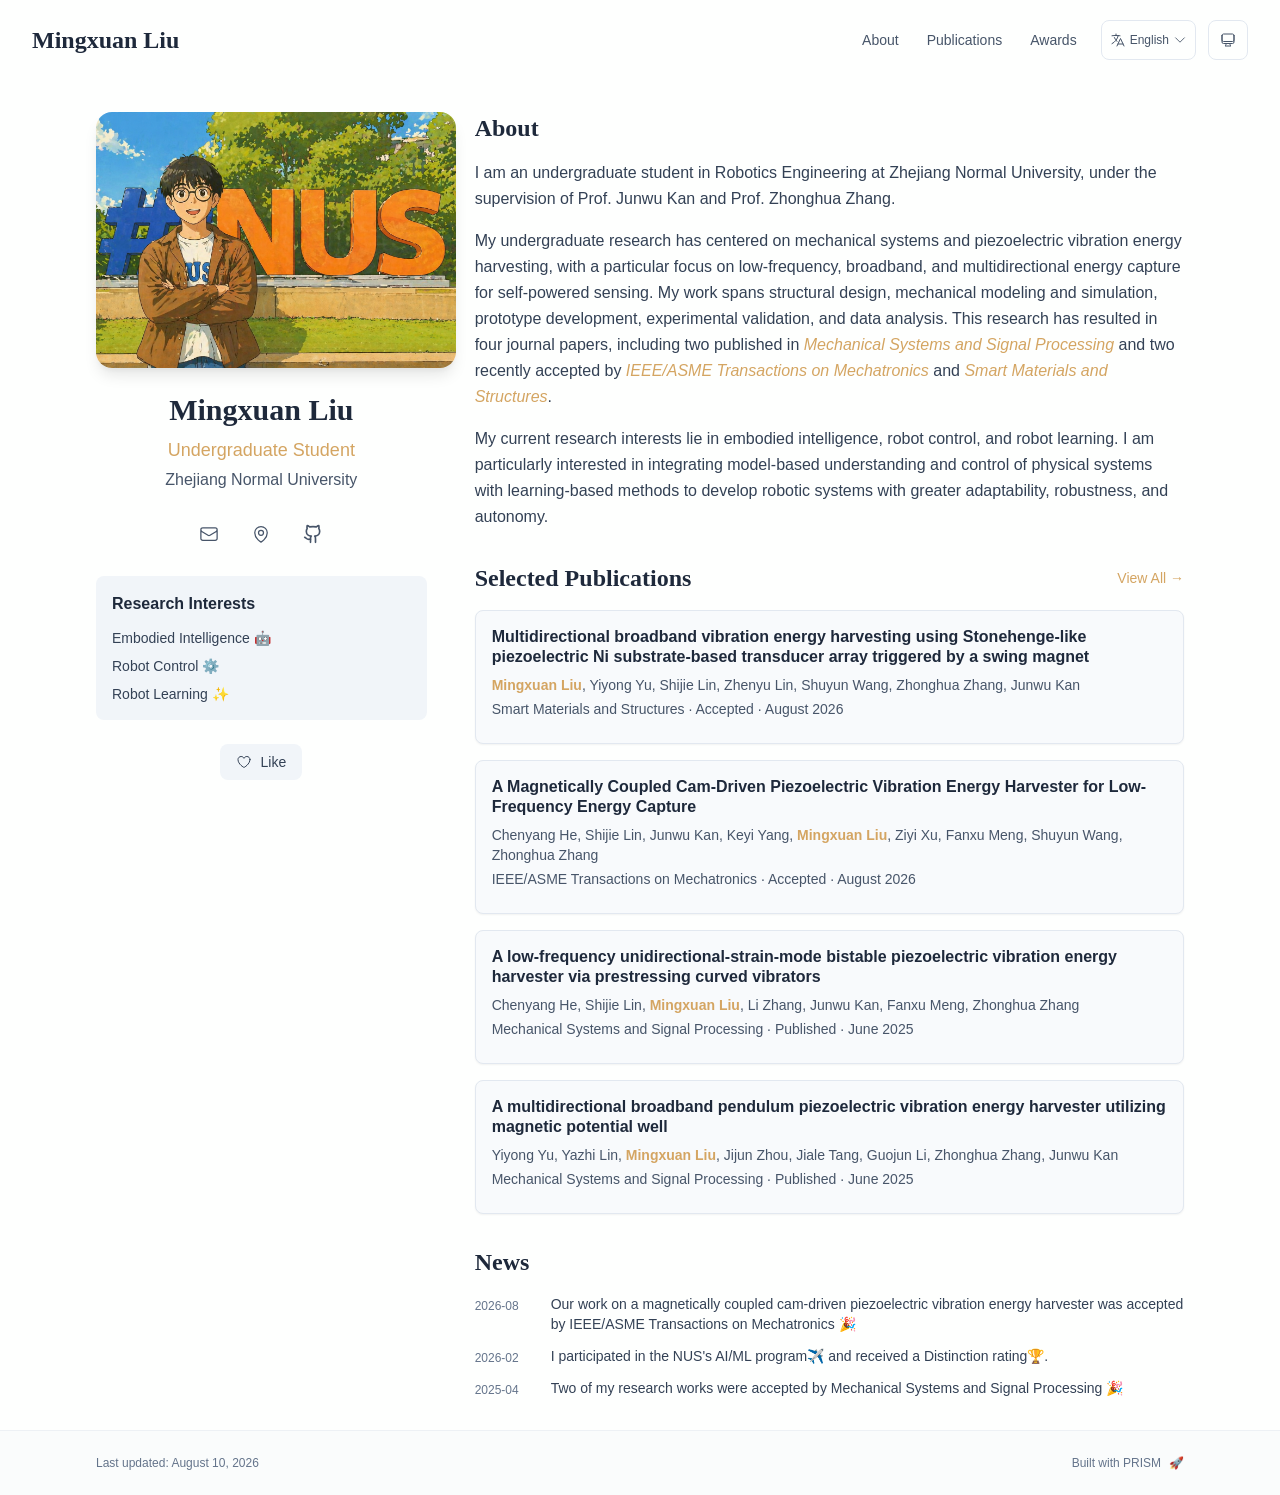
==== commit e5bb9160: "Add Smart Materials and Structures paper" ====
--- a/index.html
+++ b/index.html
@@ -1,4 +1,4 @@
-<!DOCTYPE html><html lang="en" class="scroll-smooth"><head><meta charSet="utf-8"/><meta name="viewport" content="width=device-width, initial-scale=1"/><link rel="preload" as="image" href="/bio.jpg"/><link rel="stylesheet" href="/_next/static/css/08f35fa63c8dd630.css" data-precedence="next"/><link rel="preload" as="script" fetchPriority="low" href="/_next/static/chunks/webpack-af78f5c2c11af041.js"/><script src="/_next/static/chunks/4bd1b696-70b6d399998de86a.js" async=""></script><script src="/_next/static/chunks/684-5aaa8290a129f299.js" async=""></script><script src="/_next/static/chunks/main-app-d7116f31b9a9098e.js" async=""></script><script src="/_next/static/chunks/461-a9a5d7b05a71d978.js" async=""></script><script src="/_next/static/chunks/874-6cc630662f3664af.js" async=""></script><script src="/_next/static/chunks/291-e39730cc9327e39b.js" async=""></script><script src="/_next/static/chunks/app/layout-7481d956c9ba28b5.js" async=""></script><script src="/_next/static/chunks/378-5449de1b51ff7dc2.js" async=""></script><script src="/_next/static/chunks/748-9844ca5e0774a977.js" async=""></script><script src="/_next/static/chunks/app/page-82c1eb11b641ca51.js" async=""></script><link rel="icon" href="/favicon.svg" type="image/svg+xml"/><link rel="dns-prefetch" href="https://jialeliu.com"/><link rel="preconnect" href="https://jialeliu.com" crossorigin=""/><link rel="preload" as="font" type="font/woff2" href="https://jialeliu.com/fonts/georgiab.woff2" crossorigin=""/><script>
+<!DOCTYPE html><html lang="en" class="scroll-smooth"><head><meta charSet="utf-8"/><meta name="viewport" content="width=device-width, initial-scale=1"/><link rel="preload" as="image" href="/bio.jpg"/><link rel="stylesheet" href="/_next/static/css/08f35fa63c8dd630.css" data-precedence="next"/><link rel="preload" as="script" fetchPriority="low" href="/_next/static/chunks/webpack-af78f5c2c11af041.js"/><script src="/_next/static/chunks/4bd1b696-70b6d399998de86a.js" async=""></script><script src="/_next/static/chunks/684-5aaa8290a129f299.js" async=""></script><script src="/_next/static/chunks/main-app-d7116f31b9a9098e.js" async=""></script><script src="/_next/static/chunks/461-a9a5d7b05a71d978.js" async=""></script><script src="/_next/static/chunks/874-6cc630662f3664af.js" async=""></script><script src="/_next/static/chunks/291-e39730cc9327e39b.js" async=""></script><script src="/_next/static/chunks/app/layout-7481d956c9ba28b5.js" async=""></script><script src="/_next/static/chunks/378-5449de1b51ff7dc2.js" async=""></script><script src="/_next/static/chunks/748-6cada8c09e3e95da.js" async=""></script><script src="/_next/static/chunks/app/page-82c1eb11b641ca51.js" async=""></script><link rel="icon" href="/favicon.svg" type="image/svg+xml"/><link rel="dns-prefetch" href="https://jialeliu.com"/><link rel="preconnect" href="https://jialeliu.com" crossorigin=""/><link rel="preload" as="font" type="font/woff2" href="https://jialeliu.com/fonts/georgiab.woff2" crossorigin=""/><script>
               try {
                 const theme = localStorage.getItem('theme-storage');
                 const parsed = theme ? JSON.parse(theme) : null;
@@ -58,5 +58,5 @@
       root.setAttribute('data-locale', 'en');
     }
   </script><title>Mingxuan Liu</title><meta name="description" content="Personal academic homepage of Mingxuan Liu."/><meta name="author" content="Mingxuan Liu"/><meta name="keywords" content="Mingxuan Liu,Undergraduate,Robotics,Research,Zhejiang Normal University"/><meta name="creator" content="Mingxuan Liu"/><meta name="publisher" content="Mingxuan Liu"/><meta property="og:title" content="Mingxuan Liu"/><meta property="og:description" content="Personal academic homepage of Mingxuan Liu."/><meta property="og:site_name" content="Mingxuan Liu&#x27;s Academic Website"/><meta property="og:locale" content="en_US"/><meta property="og:type" content="website"/><meta name="twitter:card" content="summary"/><meta name="twitter:title" content="Mingxuan Liu"/><meta name="twitter:description" content="Personal academic homepage of Mingxuan Liu."/><link rel="icon" href="/favicon.svg"/><script>document.querySelectorAll('body link[rel="icon"], body link[rel="apple-touch-icon"]').forEach(el => document.head.appendChild(el))</script><script src="/_next/static/chunks/polyfills-42372ed130431b0a.js" noModule=""></script></head><body class="font-sans antialiased"><div style="visibility:hidden"><nav class="fixed top-0 left-0 right-0 z-50" data-headlessui-state=""><div class="transition-all duration-300 ease-out bg-transparent" style="transform:translateY(-100px)"><div class="max-w-7xl mx-auto px-4 sm:px-6 lg:px-8"><div class="flex justify-between items-center h-16 lg:h-20"><div class="flex-shrink-0" tabindex="0"><a class="text-xl lg:text-2xl font-serif font-semibold text-primary hover:text-accent transition-colors duration-200" href="/">Mingxuan Liu</a></div><div class="hidden lg:block"><div class="ml-10 flex items-center space-x-3"><div class="relative flex items-baseline space-x-1"><a data-nav-href="/" class="relative px-3 py-2 text-sm font-medium rounded-lg transition-colors duration-150 text-primary" href="/">About</a><a data-nav-href="/publications" class="relative px-3 py-2 text-sm font-medium rounded-lg transition-colors duration-150 text-neutral-600" href="/publications/">Publications</a><a data-nav-href="/awards" class="relative px-3 py-2 text-sm font-medium rounded-lg transition-colors duration-150 text-neutral-600" href="/awards/">Awards</a></div><div class="flex items-center justify-center w-14 h-10 rounded-lg border border-neutral-200 dark:border-[rgba(148,163,184,0.24)] bg-background dark:bg-neutral-800"><div class="w-6 h-4 rounded bg-neutral-300 animate-pulse"></div></div><div class="flex items-center justify-center w-10 h-10 rounded-lg border border-neutral-200 dark:border-[rgba(148,163,184,0.24)] bg-background dark:bg-neutral-800"><div class="w-4 h-4 rounded-full bg-neutral-300 animate-pulse"></div></div></div></div><div class="lg:hidden flex items-center space-x-2"><div class="flex items-center justify-center w-14 h-10 rounded-lg border border-neutral-200 dark:border-[rgba(148,163,184,0.24)] bg-background dark:bg-neutral-800"><div class="w-6 h-4 rounded bg-neutral-300 animate-pulse"></div></div><div class="flex items-center justify-center w-10 h-10 rounded-lg border border-neutral-200 dark:border-[rgba(148,163,184,0.24)] bg-background dark:bg-neutral-800"><div class="w-4 h-4 rounded-full bg-neutral-300 animate-pulse"></div></div><button class="inline-flex items-center justify-center p-2 rounded-md text-neutral-600 hover:text-primary hover:bg-neutral-100 dark:hover:bg-neutral-800 focus:outline-none focus:ring-2 focus:ring-inset focus:ring-accent transition-colors duration-200" id="headlessui-disclosure-button-«R7pdb»" type="button" aria-expanded="false" data-headlessui-state=""><span class="sr-only">Open main menu</span><div><svg xmlns="http://www.w3.org/2000/svg" fill="none" viewBox="0 0 24 24" stroke-width="1.5" stroke="currentColor" aria-hidden="true" data-slot="icon" class="block h-6 w-6"><path stroke-linecap="round" stroke-linejoin="round" d="M3.75 6.75h16.5M3.75 12h16.5m-16.5 5.25h16.5"></path></svg></div></button></div></div></div></div></nav><main class="min-h-screen pt-16 lg:pt-20"><div class="max-w-6xl mx-auto px-4 sm:px-6 lg:px-8 py-8 bg-background min-h-screen"><div class="grid grid-cols-1 lg:grid-cols-3 gap-12"><div class="lg:col-span-1"><div class="sticky top-8" style="opacity:0;transform:translateY(20px)"><div class="w-90 h-64 mx-auto mb-6 rounded-2xl overflow-hidden shadow-lg hover:shadow-xl transition-all duration-200 hover:scale-105"><img alt="Mingxuan Liu" width="256" height="256" decoding="async" data-nimg="1" class="w-full h-full object-cover object-[48%_center]" style="color:transparent" src="/bio.jpg"/></div><div class="text-center mb-6"><h1 class="text-3xl font-serif font-bold text-primary mb-2">Mingxuan Liu</h1><p class="text-lg text-accent font-medium mb-1">Undergraduate Student</p><p class="text-neutral-600 mb-2">Zhejiang Normal University</p></div><div class="flex flex-wrap justify-center gap-3 sm:gap-4 mb-6 relative px-2"><div class="relative"><button class="p-2 sm:p-2 transition-colors duration-200 text-neutral-600 dark:text-neutral-400 hover:text-accent" aria-label="Email"><svg xmlns="http://www.w3.org/2000/svg" fill="none" viewBox="0 0 24 24" stroke-width="1.5" stroke="currentColor" aria-hidden="true" data-slot="icon" class="h-5 w-5"><path stroke-linecap="round" stroke-linejoin="round" d="M21.75 6.75v10.5a2.25 2.25 0 0 1-2.25 2.25h-15a2.25 2.25 0 0 1-2.25-2.25V6.75m19.5 0A2.25 2.25 0 0 0 19.5 4.5h-15a2.25 2.25 0 0 0-2.25 2.25m19.5 0v.243a2.25 2.25 0 0 1-1.07 1.916l-7.5 4.615a2.25 2.25 0 0 1-2.36 0L3.32 8.91a2.25 2.25 0 0 1-1.07-1.916V6.75"></path></svg></button></div><div class="relative"><button class="p-2 sm:p-2 transition-colors duration-200 text-neutral-600 dark:text-neutral-400 hover:text-accent" aria-label="Location"><svg xmlns="http://www.w3.org/2000/svg" fill="none" viewBox="0 0 24 24" stroke-width="1.5" stroke="currentColor" aria-hidden="true" data-slot="icon" class="h-5 w-5"><path stroke-linecap="round" stroke-linejoin="round" d="M15 10.5a3 3 0 1 1-6 0 3 3 0 0 1 6 0Z"></path><path stroke-linecap="round" stroke-linejoin="round" d="M19.5 10.5c0 7.142-7.5 11.25-7.5 11.25S4.5 17.642 4.5 10.5a7.5 7.5 0 1 1 15 0Z"></path></svg></button></div><a href="https://github.com/MingxuanLiu567" target="_blank" rel="noopener noreferrer" class="p-2 sm:p-2 text-neutral-600 dark:text-neutral-400 hover:text-accent transition-colors duration-200" aria-label="GitHub"><svg xmlns="http://www.w3.org/2000/svg" width="24" height="24" viewBox="0 0 24 24" fill="none" stroke="currentColor" stroke-width="2" stroke-linecap="round" stroke-linejoin="round" class="lucide lucide-github h-5 w-5" aria-hidden="true"><path d="M15 22v-4a4.8 4.8 0 0 0-1-3.5c3 0 6-2 6-5.5.08-1.25-.27-2.48-1-3.5.28-1.15.28-2.35 0-3.5 0 0-1 0-3 1.5-2.64-.5-5.36-.5-8 0C6 2 5 2 5 2c-.3 1.15-.3 2.35 0 3.5A5.403 5.403 0 0 0 4 9c0 3.5 3 5.5 6 5.5-.39.49-.68 1.05-.85 1.65-.17.6-.22 1.23-.15 1.85v4"></path><path d="M9 18c-4.51 2-5-2-7-2"></path></svg></a></div><div class="bg-neutral-100 dark:bg-neutral-800 rounded-lg p-4 mb-6 hover:shadow-lg transition-all duration-200 hover:scale-[1.02]"><h3 class="font-semibold text-primary mb-3">Research Interests</h3><div class="space-y-2 text-sm text-neutral-700 dark:text-neutral-500"><div>Embodied Intelligence 🤖</div><div>Robot Control ⚙️</div><div>Robot Learning ✨</div></div></div><div class="flex justify-center"><div class="relative"><button class="flex items-center space-x-2 px-4 py-2 rounded-lg font-medium text-sm transition-all duration-200 bg-neutral-100 dark:bg-neutral-800 text-neutral-700 dark:text-neutral-500 hover:bg-red-50 dark:hover:bg-red-900/20 hover:text-red-600 dark:hover:text-red-400 cursor-pointer" tabindex="0"><svg xmlns="http://www.w3.org/2000/svg" fill="none" viewBox="0 0 24 24" stroke-width="1.5" stroke="currentColor" aria-hidden="true" data-slot="icon" class="h-4 w-4"><path stroke-linecap="round" stroke-linejoin="round" d="M21 8.25c0-2.485-2.099-4.5-4.688-4.5-1.935 0-3.597 1.126-4.312 2.733-.715-1.607-2.377-2.733-4.313-2.733C5.1 3.75 3 5.765 3 8.25c0 7.22 9 12 9 12s9-4.78 9-12Z"></path></svg><span>Like</span></button></div></div></div></div><div class="lg:col-span-2 space-y-8"><section id="about" class="scroll-mt-24 space-y-8"><section style="opacity:0;transform:translateY(20px)"><h2 class="text-2xl font-serif font-bold text-primary mb-4">About</h2><div class="text-neutral-700 dark:text-neutral-600 leading-relaxed"><p class="mb-4 last:mb-0">I am an undergraduate student in Robotics Engineering at Zhejiang Normal University, under the supervision of Prof. Junwu Kan and Prof. Zhonghua Zhang.</p>
-<p class="mb-4 last:mb-0">My undergraduate research has centered on mechanical systems and piezoelectric vibration energy harvesting, with a particular focus on low-frequency, broadband, and multidirectional energy capture for self-powered sensing. My work spans structural design, mechanical modeling and simulation, prototype development, experimental validation, and data analysis. This research has resulted in three journal papers, including two published in <em class="italic font-medium text-accent">Mechanical Systems and Signal Processing</em> and one recently accepted by <em class="italic font-medium text-accent">IEEE/ASME Transactions on Mechatronics</em>.</p>
-<p class="mb-4 last:mb-0">My current research interests lie in embodied intelligence, robot control, and robot learning. I am particularly interested in integrating model-based understanding and control of physical systems with learning-based methods to develop robotic systems with greater adaptability, robustness, and autonomy.</p></div></section><section style="opacity:0;transform:translateY(20px)"><div class="flex items-center justify-between mb-4"><h2 class="text-2xl font-serif font-bold text-primary">Selected Publications</h2><a class="text-accent hover:text-accent-dark text-sm font-medium transition-all duration-200 rounded hover:bg-accent/10 hover:shadow-sm" href="/publications/">View All<!-- --> →</a></div><div class="space-y-4"><div class="bg-neutral-50 dark:bg-neutral-800 p-4 rounded-lg shadow-sm border border-neutral-200 dark:border-[rgba(148,163,184,0.24)] hover:shadow-lg transition-all duration-200 hover:scale-[1.02]" style="opacity:0;transform:translateY(20px)"><h3 class="font-semibold text-primary mb-2 leading-tight">A Magnetically Coupled Cam-Driven Piezoelectric Vibration Energy Harvester for Low-Frequency Energy Capture</h3><p class="text-sm text-neutral-600 dark:text-neutral-500 mb-1"><span><span class=" ">Chenyang He</span>, </span><span><span class=" ">Shijie Lin</span>, </span><span><span class=" ">Junwu Kan</span>, </span><span><span class=" ">Keyi Yang</span>, </span><span><span class="font-semibold text-accent ">Mingxuan Liu</span>, </span><span><span class=" ">Ziyi Xu</span>, </span><span><span class=" ">Fanxu Meng</span>, </span><span><span class=" ">Shuyun Wang</span>, </span><span><span class=" ">Zhonghua Zhang</span></span></p><p class="text-sm text-neutral-600 dark:text-neutral-500 mb-2">IEEE/ASME Transactions on Mechatronics<!-- --> · <!-- -->Accepted<!-- --> · <!-- -->August <!-- -->2026</p></div><div class="bg-neutral-50 dark:bg-neutral-800 p-4 rounded-lg shadow-sm border border-neutral-200 dark:border-[rgba(148,163,184,0.24)] hover:shadow-lg transition-all duration-200 hover:scale-[1.02]" style="opacity:0;transform:translateY(20px)"><h3 class="font-semibold text-primary mb-2 leading-tight">A low-frequency unidirectional-strain-mode bistable piezoelectric vibration energy harvester via prestressing curved vibrators</h3><p class="text-sm text-neutral-600 dark:text-neutral-500 mb-1"><span><span class=" ">Chenyang He</span>, </span><span><span class=" ">Shijie Lin</span>, </span><span><span class="font-semibold text-accent ">Mingxuan Liu</span>, </span><span><span class=" ">Li Zhang</span>, </span><span><span class=" ">Junwu Kan</span>, </span><span><span class=" ">Fanxu Meng</span>, </span><span><span class=" ">Zhonghua Zhang</span></span></p><p class="text-sm text-neutral-600 dark:text-neutral-500 mb-2">Mechanical Systems and Signal Processing<!-- --> · <!-- -->Published<!-- --> · <!-- -->June <!-- -->2025</p></div><div class="bg-neutral-50 dark:bg-neutral-800 p-4 rounded-lg shadow-sm border border-neutral-200 dark:border-[rgba(148,163,184,0.24)] hover:shadow-lg transition-all duration-200 hover:scale-[1.02]" style="opacity:0;transform:translateY(20px)"><h3 class="font-semibold text-primary mb-2 leading-tight">A multidirectional broadband pendulum piezoelectric vibration energy harvester utilizing magnetic potential well</h3><p class="text-sm text-neutral-600 dark:text-neutral-500 mb-1"><span><span class=" ">Yiyong Yu</span>, </span><span><span class=" ">Yazhi Lin</span>, </span><span><span class="font-semibold text-accent ">Mingxuan Liu</span>, </span><span><span class=" ">Jijun Zhou</span>, </span><span><span class=" ">Jiale Tang</span>, </span><span><span class=" ">Guojun Li</span>, </span><span><span class=" ">Zhonghua Zhang</span>, </span><span><span class=" ">Junwu Kan</span></span></p><p class="text-sm text-neutral-600 dark:text-neutral-500 mb-2">Mechanical Systems and Signal Processing<!-- --> · <!-- -->Published<!-- --> · <!-- -->June <!-- -->2025</p></div></div></section><section style="opacity:0;transform:translateY(20px)"><h2 class="text-2xl font-serif font-bold text-primary mb-4">News</h2><div class="space-y-3"><div class="flex items-start space-x-3"><span class="text-xs text-neutral-500 mt-1 w-16 flex-shrink-0">2026-08</span><p class="text-sm text-neutral-700">Our work on a magnetically coupled cam-driven piezoelectric vibration energy harvester was accepted by IEEE/ASME Transactions on Mechatronics 🎉</p></div><div class="flex items-start space-x-3"><span class="text-xs text-neutral-500 mt-1 w-16 flex-shrink-0">2026-02</span><p class="text-sm text-neutral-700">I participated in the NUS&#x27;s AI/ML program✈️ and received a Distinction rating🏆.</p></div><div class="flex items-start space-x-3"><span class="text-xs text-neutral-500 mt-1 w-16 flex-shrink-0">2025-04</span><p class="text-sm text-neutral-700">Two of my research works were accepted by Mechanical Systems and Signal Processing 🎉</p></div></div></section></section></div></div></div><!--$--><!--/$--><!--$--><!--/$--></main><footer class="border-t border-neutral-200/50 bg-neutral-50/50 dark:bg-neutral-900/50 dark:border-neutral-700/50"><div class="max-w-6xl mx-auto px-4 sm:px-6 lg:px-8 py-6"><div class="flex flex-col sm:flex-row justify-between items-center gap-2"><p class="text-xs text-neutral-500">Last updated<!-- -->: <!-- -->August 10, 2026</p><p class="text-xs text-neutral-500 flex items-center"><a href="https://github.com/xyjoey/PRISM" target="_blank" rel="noopener noreferrer">Built with PRISM</a><span class="ml-2">🚀</span></p></div></div></footer></div><script src="/_next/static/chunks/webpack-af78f5c2c11af041.js" async=""></script><script>(self.__next_f=self.__next_f||[]).push([0])</script><script>self.__next_f.push([1,"1:\"$Sreact.fragment\"\n3:I[3719,[\"461\",\"static/chunks/461-a9a5d7b05a71d978.js\",\"874\",\"static/chunks/874-6cc630662f3664af.js\",\"291\",\"static/chunks/291-e39730cc9327e39b.js\",\"177\",\"static/chunks/app/layout-7481d956c9ba28b5.js\"],\"ThemeProvider\"]\n4:I[310,[\"461\",\"static/chunks/461-a9a5d7b05a71d978.js\",\"874\",\"static/chunks/874-6cc630662f3664af.js\",\"291\",\"static/chunks/291-e39730cc9327e39b.js\",\"177\",\"static/chunks/app/layout-7481d956c9ba28b5.js\"],\"LocaleProvider\"]\n5:I[4574,[\"461\",\"static/chunks/461-a9a5d7b05a71d978.js\",\"874\",\"static/chunks/874-6cc630662f3664af.js\",\"291\",\"static/chunks/291-e39730cc9327e39b.js\",\"177\",\"static/chunks/app/layout-7481d956c9ba28b5.js\"],\"default\"]\n6:I[7555,[],\"\"]\n7:I[1295,[],\"\"]\n8:I[2548,[\"461\",\"static/chunks/461-a9a5d7b05a71d978.js\",\"874\",\"static/chunks/874-6cc630662f3664af.js\",\"291\",\"static/chunks/291-e39730cc9327e39b.js\",\"177\",\"static/chunks/app/layout-7481d956c9ba28b5.js\"],\"default\"]\n9:I[6613,[\"461\",\"static/chunks/461-a9a5d7b05a71d978.js\",\"378\",\"static/chunks/378-5449de1b51ff7dc2.js\",\"874\",\"static/chunks/874-6cc630662f3664af.js\",\"748\",\"static/chunks/748-9844ca5e0774a977.js\",\"974\",\"static/chunks/app/page-82c1eb11b641ca51.js\"],\"default\"]\n12:I[9665,[],\"MetadataBoundary\"]\n14:I[9665,[],\"OutletBoundary\"]\n17:I[4911,[],\"AsyncMetadataOutlet\"]\n19:I[9665,[],\"ViewportBoundary\"]\n1b:I[6614,[],\"\"]\n:HL[\"/_next/static/css/08f35fa63c8dd630.css\",\"style\"]\n2:T590,\n    try {\n      const cfg = {\"enabled\":true,\"locales\":[\"zh\",\"en\"],\"defaultLocale\":\"en\",\"mode\":\"auto\",\"fixedLocale\":\"en\",\"persist\":true,\"switcher\":true,\"labels\":{\"zh\":\"中文\",\"en\":\"English\"}};\n      const storageKey = 'locale-storage';\n      const normalize = (value) =\u003e typeof value === 'string' ? value.trim().replace('_', '-').toLowerCase() : '';\n      const matchLocale = (candidate) =\u003e {\n        const normalized = normalize(candidate);\n        if (!normalized) return null;\n        if (cfg.locales.includes(normalized)) return normalized;\n        const language = normalized.split('-')[0];\n        if (cfg.locales.includes(language)) return language;\n     "])</script><script>self.__next_f.push([1,"   return null;\n      };\n\n      let resolved = null;\n\n      if (cfg.persist) {\n        resolved = matchLocale(localStorage.getItem(storageKey));\n      }\n\n      if (!resolved) {\n        if (cfg.mode === 'fixed') {\n          resolved = cfg.fixedLocale;\n        } else {\n          resolved = matchLocale(navigator.language);\n        }\n      }\n\n      if (!resolved) {\n        resolved = cfg.defaultLocale;\n      }\n\n      const root = document.documentElement;\n      root.lang = resolved;\n      root.setAttribute('data-locale', resolved);\n\n      if (cfg.persist) {\n        localStorage.setItem(storageKey, resolved);\n      }\n    } catch (e) {\n      const root = document.documentElement;\n      root.lang = 'en';\n      root.setAttribute('data-locale', 'en');\n    }\n  a:T762,Vibration energy harvesting using piezoelectric transduction becomes increasingly popular as a promising alternative to electrochemical batteries for powering low-power wireless and portable electronic devices. A low-frequency unidirectional-strain-mode bistable piezoelectric vibration energy harvester (USB-PVEH) is proposed to offer a viable solution to the possible damage caused by the bidirectional deformation of piezoelectric plates in this paper. The salient characteristics of the USB-PVEH were that bistable vibration energy harvesting was implemented via the unidirectional-strain piezoelectric vibrators which were constructed by prepressuring two initially-curved piezoelectric plates. Also, the deformation of pre-bent piezoelectric vibrators subjected to the unidirectional compressive strain wasn’t directly induced by the external vibration source but triggered indirectly by the elastic beam. To prove the structural feasibility and ascertain the influence of adjustable magnet installation parameters on the energy harvester, the theoretical investigation, simulation, fabrication and experimental testing were conducted. The results showed that the potential well structure in nonlinear magnetic force can be altered by adjusting installation parameters suc"])</script><script>self.__next_f.push([1,"h as the horizontal distance, vertical distance and installation angle of the adjustable magnet, thereby modifying the dynamic performance of the energy harvester. Additionally, the USB-PVEH exhibited an optimal parameter combination (d = 14 mm, h = 6 mm, α = 67.5°), where the natural frequency was 16 Hz and the effective bandwidth was 19.6 Hz. Furthermore, the maximum output power of the USB-PVEH could reach 5.27 mW at 16 Hz with the optimal load resistance of 70 kΩ. Consequently, it is expected that the USB-PVEH can provide reference for the structural design of PVEH in high-amplitude environments.b:T9a5,"])</script><script>self.__next_f.push([1,"@article{HE2025112692,\n  title = {A low-frequency unidirectional-strain-mode bistable piezoelectric vibration energy harvester via prestressing curved vibrators},\n  journal = {Mechanical Systems and Signal Processing},\n  volume = {232},\n  pages = {112692},\n  year = {2025},\n  month = {jun},\n  issn = {0888-3270},\n  doi = {10.1016/j.ymssp.2025.112692},\n  url = {https://www.sciencedirect.com/science/article/pii/S0888327025003930},\n  author = {Chenyang He and Shijie Lin and Mingxuan Liu and Li Zhang and Junwu Kan and Fanxu Meng and Zhonghua Zhang},\n  abstract = {Vibration energy harvesting using piezoelectric transduction becomes increasingly popular as a promising alternative to electrochemical batteries for powering low-power wireless and portable electronic devices. A low-frequency unidirectional-strain-mode bistable piezoelectric vibration energy harvester (USB-PVEH) is proposed to offer a viable solution to the possible damage caused by the bidirectional deformation of piezoelectric plates in this paper. The salient characteristics of the USB-PVEH were that bistable vibration energy harvesting was implemented via the unidirectional-strain piezoelectric vibrators which were constructed by prepressuring two initially-curved piezoelectric plates. Also, the deformation of pre-bent piezoelectric vibrators subjected to the unidirectional compressive strain wasn’t directly induced by the external vibration source but triggered indirectly by the elastic beam. To prove the structural feasibility and ascertain the influence of adjustable magnet installation parameters on the energy harvester, the theoretical investigation, simulation, fabrication and experimental testing were conducted. The results showed that the potential well structure in nonlinear magnetic force can be altered by adjusting installation parameters such as the horizontal distance, vertical distance and installation angle of the adjustable magnet, thereby modifying the dynamic performance of the energy harvester. Additionally, the USB-PVEH exhibited an optimal parameter combination (d = 14 mm, h = 6 mm, α = 67.5°), where the natural frequency was 16 Hz and the effective bandwidth was 19.6 Hz. Furthermore, the maximum output power of the USB-PVEH could reach 5.27 mW at 16 Hz with the optimal load resistance of 70 kΩ. Consequently, it is expected that the USB-PVEH can provide reference for the structural design of PVEH in high-amplitude environments.}\n}"])</script><script>self.__next_f.push([1,"c:T56c,Harvesting energy from environmental vibrations using piezoelectric mechanism had attracted much attention for powering wireless sensors over the past decades. To enhance the environmental adaptability of energy harvesters, a multidirectional broadband pendulum piezoelectric vibration energy harvester utilizing magnetic potential well (MPW-PVEH) is proposed in this paper. The MPW-PVEH consists of piezoelectric cantilever beams and a multi-directional pendulum which can oscillate in any direction and pluck the piezoelectric cantilever beam to only yield unidirectional compressive stress. Theoretical analyses and experimental tests were carried out to verify the feasibility of the harvester. The results showed that MPW-PVEH was capable of harvesting horizontal omnidirectional vibration energy between 7 Hz and 10.5 Hz by adjusting the proof mass and torsion radius. Moreover, the operating band of the harvester could be broadened from 4 Hz to 14 Hz by adjusting the magnet distance. The maximum power fluctuation of MPW-PVEH was only 12 % at any horizontal excitation angle, which indicated that MPW-PVEH had good multidirectional consistency. Additionally, the optimum output power of MPW-PVEH could reach 15.6 mW with the load resistance of 90 kΩ at 8 Hz. Furthermore, MPW-PVEH could light 250 LEDs as well as power a temperature sensor and a transmitter module continuously.d:T7a8,@article{YU2025112730,\n  title = {A multidirectional broadband pendulum piezoelectric vibration energy harvester utilizing magnetic potential well},\n  journal = {Mechanical Systems and Signal Processing},\n  volume = {232},\n  pages = {112730},\n  year = {2025},\n  month = {jun},\n  issn = {0888-3270},\n  doi = {10.1016/j.ymssp.2025.112730},\n  url = {https://www.sciencedirect.com/science/article/pii/S0888327025004315},\n  author = {Yiyong Yu and Yazhi Lin and Mingxuan Liu and Jijun Zhou and Jiale Tang and Guojun Li and Zhonghua Zhang and Junwu Kan},\n  abstract = {Harvesting energy from environmental vibrations using piezoelectric mechanism had a"])</script><script>self.__next_f.push([1,"ttracted much attention for powering wireless sensors over the past decades. To enhance the environmental adaptability of energy harvesters, a multidirectional broadband pendulum piezoelectric vibration energy harvester utilizing magnetic potential well (MPW-PVEH) is proposed in this paper. The MPW-PVEH consists of piezoelectric cantilever beams and a multi-directional pendulum which can oscillate in any direction and pluck the piezoelectric cantilever beam to only yield unidirectional compressive stress. Theoretical analyses and experimental tests were carried out to verify the feasibility of the harvester. The results showed that MPW-PVEH was capable of harvesting horizontal omnidirectional vibration energy between 7 Hz and 10.5 Hz by adjusting the proof mass and torsion radius. Moreover, the operating band of the harvester could be broadened from 4 Hz to 14 Hz by adjusting the magnet distance. The maximum power fluctuation of MPW-PVEH was only 12 % at any horizontal excitation angle, which indicated that MPW-PVEH had good multidirectional consistency. Additionally, the optimum output power of MPW-PVEH could reach 15.6 mW with the load resistance of 90 kΩ at 8 Hz. Furthermore, MPW-PVEH could light 250 LEDs as well as power a temperature sensor and a transmitter module continuously.}\n}e:T762,Vibration energy harvesting using piezoelectric transduction becomes increasingly popular as a promising alternative to electrochemical batteries for powering low-power wireless and portable electronic devices. A low-frequency unidirectional-strain-mode bistable piezoelectric vibration energy harvester (USB-PVEH) is proposed to offer a viable solution to the possible damage caused by the bidirectional deformation of piezoelectric plates in this paper. The salient characteristics of the USB-PVEH were that bistable vibration energy harvesting was implemented via the unidirectional-strain piezoelectric vibrators which were constructed by prepressuring two initially-curved piezoelectric plates. Also, the deformation of pr"])</script><script>self.__next_f.push([1,"e-bent piezoelectric vibrators subjected to the unidirectional compressive strain wasn’t directly induced by the external vibration source but triggered indirectly by the elastic beam. To prove the structural feasibility and ascertain the influence of adjustable magnet installation parameters on the energy harvester, the theoretical investigation, simulation, fabrication and experimental testing were conducted. The results showed that the potential well structure in nonlinear magnetic force can be altered by adjusting installation parameters such as the horizontal distance, vertical distance and installation angle of the adjustable magnet, thereby modifying the dynamic performance of the energy harvester. Additionally, the USB-PVEH exhibited an optimal parameter combination (d = 14 mm, h = 6 mm, α = 67.5°), where the natural frequency was 16 Hz and the effective bandwidth was 19.6 Hz. Furthermore, the maximum output power of the USB-PVEH could reach 5.27 mW at 16 Hz with the optimal load resistance of 70 kΩ. Consequently, it is expected that the USB-PVEH can provide reference for the structural design of PVEH in high-amplitude environments.f:T9a5,"])</script><script>self.__next_f.push([1,"@article{HE2025112692,\n  title = {A low-frequency unidirectional-strain-mode bistable piezoelectric vibration energy harvester via prestressing curved vibrators},\n  journal = {Mechanical Systems and Signal Processing},\n  volume = {232},\n  pages = {112692},\n  year = {2025},\n  month = {jun},\n  issn = {0888-3270},\n  doi = {10.1016/j.ymssp.2025.112692},\n  url = {https://www.sciencedirect.com/science/article/pii/S0888327025003930},\n  author = {Chenyang He and Shijie Lin and Mingxuan Liu and Li Zhang and Junwu Kan and Fanxu Meng and Zhonghua Zhang},\n  abstract = {Vibration energy harvesting using piezoelectric transduction becomes increasingly popular as a promising alternative to electrochemical batteries for powering low-power wireless and portable electronic devices. A low-frequency unidirectional-strain-mode bistable piezoelectric vibration energy harvester (USB-PVEH) is proposed to offer a viable solution to the possible damage caused by the bidirectional deformation of piezoelectric plates in this paper. The salient characteristics of the USB-PVEH were that bistable vibration energy harvesting was implemented via the unidirectional-strain piezoelectric vibrators which were constructed by prepressuring two initially-curved piezoelectric plates. Also, the deformation of pre-bent piezoelectric vibrators subjected to the unidirectional compressive strain wasn’t directly induced by the external vibration source but triggered indirectly by the elastic beam. To prove the structural feasibility and ascertain the influence of adjustable magnet installation parameters on the energy harvester, the theoretical investigation, simulation, fabrication and experimental testing were conducted. The results showed that the potential well structure in nonlinear magnetic force can be altered by adjusting installation parameters such as the horizontal distance, vertical distance and installation angle of the adjustable magnet, thereby modifying the dynamic performance of the energy harvester. Additionally, the USB-PVEH exhibited an optimal parameter combination (d = 14 mm, h = 6 mm, α = 67.5°), where the natural frequency was 16 Hz and the effective bandwidth was 19.6 Hz. Furthermore, the maximum output power of the USB-PVEH could reach 5.27 mW at 16 Hz with the optimal load resistance of 70 kΩ. Consequently, it is expected that the USB-PVEH can provide reference for the structural design of PVEH in high-amplitude environments.}\n}"])</script><script>self.__next_f.push([1,"10:T56c,Harvesting energy from environmental vibrations using piezoelectric mechanism had attracted much attention for powering wireless sensors over the past decades. To enhance the environmental adaptability of energy harvesters, a multidirectional broadband pendulum piezoelectric vibration energy harvester utilizing magnetic potential well (MPW-PVEH) is proposed in this paper. The MPW-PVEH consists of piezoelectric cantilever beams and a multi-directional pendulum which can oscillate in any direction and pluck the piezoelectric cantilever beam to only yield unidirectional compressive stress. Theoretical analyses and experimental tests were carried out to verify the feasibility of the harvester. The results showed that MPW-PVEH was capable of harvesting horizontal omnidirectional vibration energy between 7 Hz and 10.5 Hz by adjusting the proof mass and torsion radius. Moreover, the operating band of the harvester could be broadened from 4 Hz to 14 Hz by adjusting the magnet distance. The maximum power fluctuation of MPW-PVEH was only 12 % at any horizontal excitation angle, which indicated that MPW-PVEH had good multidirectional consistency. Additionally, the optimum output power of MPW-PVEH could reach 15.6 mW with the load resistance of 90 kΩ at 8 Hz. Furthermore, MPW-PVEH could light 250 LEDs as well as power a temperature sensor and a transmitter module continuously.11:T7a8,@article{YU2025112730,\n  title = {A multidirectional broadband pendulum piezoelectric vibration energy harvester utilizing magnetic potential well},\n  journal = {Mechanical Systems and Signal Processing},\n  volume = {232},\n  pages = {112730},\n  year = {2025},\n  month = {jun},\n  issn = {0888-3270},\n  doi = {10.1016/j.ymssp.2025.112730},\n  url = {https://www.sciencedirect.com/science/article/pii/S0888327025004315},\n  author = {Yiyong Yu and Yazhi Lin and Mingxuan Liu and Jijun Zhou and Jiale Tang and Guojun Li and Zhonghua Zhang and Junwu Kan},\n  abstract = {Harvesting energy from environmental vibrations using piezoelectric mechanism had"])</script><script>self.__next_f.push([1," attracted much attention for powering wireless sensors over the past decades. To enhance the environmental adaptability of energy harvesters, a multidirectional broadband pendulum piezoelectric vibration energy harvester utilizing magnetic potential well (MPW-PVEH) is proposed in this paper. The MPW-PVEH consists of piezoelectric cantilever beams and a multi-directional pendulum which can oscillate in any direction and pluck the piezoelectric cantilever beam to only yield unidirectional compressive stress. Theoretical analyses and experimental tests were carried out to verify the feasibility of the harvester. The results showed that MPW-PVEH was capable of harvesting horizontal omnidirectional vibration energy between 7 Hz and 10.5 Hz by adjusting the proof mass and torsion radius. Moreover, the operating band of the harvester could be broadened from 4 Hz to 14 Hz by adjusting the magnet distance. The maximum power fluctuation of MPW-PVEH was only 12 % at any horizontal excitation angle, which indicated that MPW-PVEH had good multidirectional consistency. Additionally, the optimum output power of MPW-PVEH could reach 15.6 mW with the load resistance of 90 kΩ at 8 Hz. Furthermore, MPW-PVEH could light 250 LEDs as well as power a temperature sensor and a transmitter module continuously.}\n}"])</script><script>self.__next_f.push([1,"0:{\"P\":null,\"b\":\"MAxUgCPkG2vwRhtcfDXqU\",\"p\":\"\",\"c\":[\"\",\"\"],\"i\":false,\"f\":[[[\"\",{\"children\":[\"__PAGE__\",{}]},\"$undefined\",\"$undefined\",true],[\"\",[\"$\",\"$1\",\"c\",{\"children\":[[[\"$\",\"link\",\"0\",{\"rel\":\"stylesheet\",\"href\":\"/_next/static/css/08f35fa63c8dd630.css\",\"precedence\":\"next\",\"crossOrigin\":\"$undefined\",\"nonce\":\"$undefined\"}]],[\"$\",\"html\",null,{\"lang\":\"en\",\"className\":\"scroll-smooth\",\"suppressHydrationWarning\":true,\"children\":[[\"$\",\"head\",null,{\"children\":[[\"$\",\"link\",null,{\"rel\":\"icon\",\"href\":\"/favicon.svg\",\"type\":\"image/svg+xml\"}],[\"$\",\"link\",null,{\"rel\":\"dns-prefetch\",\"href\":\"https://jialeliu.com\"}],[\"$\",\"link\",null,{\"rel\":\"preconnect\",\"href\":\"https://jialeliu.com\",\"crossOrigin\":\"\"}],[\"$\",\"link\",null,{\"rel\":\"preload\",\"as\":\"font\",\"type\":\"font/woff2\",\"href\":\"https://jialeliu.com/fonts/georgiab.woff2\",\"crossOrigin\":\"\"}],[\"$\",\"script\",null,{\"dangerouslySetInnerHTML\":{\"__html\":\"\\n              try {\\n                const theme = localStorage.getItem('theme-storage');\\n                const parsed = theme ? JSON.parse(theme) : null;\\n                const setting = parsed?.state?.theme || 'system';\\n                const prefersDark = typeof window !== 'undefined' \u0026\u0026 window.matchMedia \u0026\u0026 window.matchMedia('(prefers-color-scheme: dark)').matches;\\n                const effective = setting === 'dark' ? 'dark' : (setting === 'light' ? 'light' : (prefersDark ? 'dark' : 'light'));\\n                var root = document.documentElement;\\n                root.classList.add(effective);\\n                root.setAttribute('data-theme', effective);\\n              } catch (e) {\\n                var root = document.documentElement;\\n                root.classList.add('light');\\n                root.setAttribute('data-theme', 'light');\\n              }\\n            \"}}],[\"$\",\"script\",null,{\"dangerouslySetInnerHTML\":{\"__html\":\"$2\"}}]]}],[\"$\",\"body\",null,{\"className\":\"font-sans antialiased\",\"children\":[\"$\",\"$L3\",null,{\"children\":[\"$\",\"$L4\",null,{\"config\":{\"enabled\":true,\"locales\":[\"zh\",\"en\"],\"defaultLocale\":\"en\",\"mode\":\"auto\",\"fixedLocale\":\"en\",\"persist\":true,\"switcher\":true,\"labels\":{\"zh\":\"中文\",\"en\":\"English\"}},\"children\":[[\"$\",\"$L5\",null,{\"items\":[{\"title\":\"About\",\"type\":\"page\",\"target\":\"about\",\"href\":\"/\"},{\"title\":\"Publications\",\"type\":\"page\",\"target\":\"publications\",\"href\":\"/publications\"},{\"title\":\"Awards\",\"type\":\"page\",\"target\":\"awards\",\"href\":\"/awards\"}],\"siteTitle\":\"Mingxuan Liu\",\"enableOnePageMode\":false,\"i18n\":\"$0:f:0:1:1:props:children:1:props:children:1:props:children:props:children:props:config\",\"itemsByLocale\":{\"zh\":[{\"title\":\"关于我\",\"type\":\"page\",\"target\":\"about\",\"href\":\"/\"},{\"title\":\"论文\",\"type\":\"page\",\"target\":\"publications\",\"href\":\"/publications\"},{\"title\":\"奖项\",\"type\":\"page\",\"target\":\"awards\",\"href\":\"/awards\"}],\"en\":[{\"title\":\"About\",\"type\":\"page\",\"target\":\"about\",\"href\":\"/\"},{\"title\":\"Publications\",\"type\":\"page\",\"target\":\"publications\",\"href\":\"/publications\"},{\"title\":\"Awards\",\"type\":\"page\",\"target\":\"awards\",\"href\":\"/awards\"}]},\"siteTitleByLocale\":{\"zh\":\"刘铭轩\",\"en\":\"Mingxuan Liu\"}}],[\"$\",\"main\",null,{\"className\":\"min-h-screen pt-16 lg:pt-20\",\"children\":[\"$\",\"$L6\",null,{\"parallelRouterKey\":\"children\",\"error\":\"$undefined\",\"errorStyles\":\"$undefined\",\"errorScripts\":\"$undefined\",\"template\":[\"$\",\"$L7\",null,{}],\"templateStyles\":\"$undefined\",\"templateScripts\":\"$undefined\",\"notFound\":[[[\"$\",\"title\",null,{\"children\":\"404: This page could not be found.\"}],[\"$\",\"div\",null,{\"style\":{\"fontFamily\":\"system-ui,\\\"Segoe UI\\\",Roboto,Helvetica,Arial,sans-serif,\\\"Apple Color Emoji\\\",\\\"Segoe UI Emoji\\\"\",\"height\":\"100vh\",\"textAlign\":\"center\",\"display\":\"flex\",\"flexDirection\":\"column\",\"alignItems\":\"center\",\"justifyContent\":\"center\"},\"children\":[\"$\",\"div\",null,{\"children\":[[\"$\",\"style\",null,{\"dangerouslySetInnerHTML\":{\"__html\":\"body{color:#000;background:#fff;margin:0}.next-error-h1{border-right:1px solid rgba(0,0,0,.3)}@media (prefers-color-scheme:dark){body{color:#fff;background:#000}.next-error-h1{border-right:1px solid rgba(255,255,255,.3)}}\"}}],[\"$\",\"h1\",null,{\"className\":\"next-error-h1\",\"style\":{\"display\":\"inline-block\",\"margin\":\"0 20px 0 0\",\"padding\":\"0 23px 0 0\",\"fontSize\":24,\"fontWeight\":500,\"verticalAlign\":\"top\",\"lineHeight\":\"49px\"},\"children\":404}],[\"$\",\"div\",null,{\"style\":{\"display\":\"inline-block\"},\"children\":[\"$\",\"h2\",null,{\"style\":{\"fontSize\":14,\"fontWeight\":400,\"lineHeight\":\"49px\",\"margin\":0},\"children\":\"This page could not be found.\"}]}]]}]}]],[]],\"forbidden\":\"$undefined\",\"unauthorized\":\"$undefined\"}]}],[\"$\",\"$L8\",null,{\"lastUpdated\":\"August 10, 2026\",\"lastUpdatedByLocale\":{\"zh\":\"2026年8月10日\",\"en\":\"August 10, 2026\"},\"defaultLocale\":\"en\"}]]}]}]}]]}]]}],{\"children\":[\"__PAGE__\",[\"$\",\"$1\",\"c\",{\"children\":[[\"$\",\"$L9\",null,{\"dataByLocale\":{\"zh\":{\"author\":{\"name\":\"刘铭轩\",\"title\":\"本科生\",\"institution\":\"浙江师范大学\",\"avatar\":\"/bio.jpg\"},\"social\":{\"email\":\"mingxuanliu0607@163.com\",\"location\":\"金华，浙江\",\"location_details\":[\"金华，浙江\"],\"github\":\"https://github.com/MingxuanLiu567\"},\"features\":{\"enable_likes\":true,\"enable_one_page_mode\":false},\"enableOnePageMode\":false,\"researchInterests\":[\"具身智能 🤖\",\"机器人控制 ⚙️\",\"机器人学习 ✨\"],\"pagesToShow\":[{\"type\":\"about\",\"id\":\"about\",\"sections\":[{\"id\":\"about\",\"type\":\"markdown\",\"source\":\"bio.md\",\"title\":\"关于我\",\"content\":\"我目前是浙江师范大学机器人工程专业本科生，在阚君武教授和张忠华教授的指导下开展研究。\\n\\n本科阶段，我的研究主要聚焦于机械系统与压电振动能量采集，重点关注面向自供能传感的低频、宽带和多方向振动能量捕获。相关工作涵盖结构设计、机械建模与仿真、样机研制、实验验证和数据分析。相关研究已形成3篇期刊论文，其中2篇发表于 *Mechanical Systems and Signal Processing*，1篇已被 *IEEE/ASME Transactions on Mechatronics* 接收。\\n\\n我目前主要关注具身智能、机器人控制与机器人学习，尤其希望探索如何将物理系统的模型认知与控制方法同数据驱动的学习方法相结合，从而提升机器人系统的适应性、鲁棒性与自主性。\\n\"},{\"id\":\"featured_publications\",\"type\":\"publications\",\"title\":\"精选论文\",\"filter\":\"selected\",\"limit\":5,\"publications\":[{\"id\":\"HE2026TMECH\",\"title\":\"A Magnetically Coupled Cam-Driven Piezoelectric Vibration Energy Harvester for Low-Frequency Energy Capture\",\"authors\":[{\"name\":\"Chenyang He\",\"isHighlighted\":false,\"isCorresponding\":false,\"isCoAuthor\":false},{\"name\":\"Shijie Lin\",\"isHighlighted\":false,\"isCorresponding\":false,\"isCoAuthor\":false},{\"name\":\"Junwu Kan\",\"isHighlighted\":false,\"isCorresponding\":false,\"isCoAuthor\":false},{\"name\":\"Keyi Yang\",\"isHighlighted\":false,\"isCorresponding\":false,\"isCoAuthor\":false},{\"name\":\"Mingxuan Liu\",\"isHighlighted\":true,\"isCorresponding\":false,\"isCoAuthor\":false},{\"name\":\"Ziyi Xu\",\"isHighlighted\":false,\"isCorresponding\":false,\"isCoAuthor\":false},{\"name\":\"Fanxu Meng\",\"isHighlighted\":false,\"isCorresponding\":false,\"isCoAuthor\":false},{\"name\":\"Shuyun Wang\",\"isHighlighted\":false,\"isCorresponding\":false,\"isCoAuthor\":false},{\"name\":\"Zhonghua Zhang\",\"isHighlighted\":false,\"isCorresponding\":false,\"isCoAuthor\":false}],\"year\":2026,\"month\":\"8\",\"type\":\"journal\",\"status\":\"accepted\",\"tags\":[],\"keywords\":\"$0:f:0:1:2:children:1:props:children:0:props:dataByLocale:zh:pagesToShow:0:sections:1:publications:0:tags\",\"researchArea\":\"machine-learning\",\"journal\":\"IEEE/ASME Transactions on Mechatronics\",\"conference\":\"\",\"doi\":\"10.1109/TMECH.2026.3722381\",\"abstract\":\"\",\"description\":\"\",\"selected\":true,\"preview\":\"cam-driven.png\",\"bibtex\":\"@article{HE2026TMECH,\\n  title = {A Magnetically Coupled Cam-Driven Piezoelectric Vibration Energy Harvester for Low-Frequency Energy Capture},\\n  journal = {IEEE/ASME Transactions on Mechatronics},\\n  year = {2026},\\n  month = {aug},\\n  doi = {10.1109/TMECH.2026.3722381},\\n  author = {Chenyang He and Shijie Lin and Junwu Kan and Keyi Yang and Mingxuan Liu and Ziyi Xu and Fanxu Meng and Shuyun Wang and Zhonghua Zhang}\\n}\"},{\"id\":\"HE2025112692\",\"title\":\"A low-frequency unidirectional-strain-mode bistable piezoelectric vibration energy harvester via prestressing curved vibrators\",\"authors\":[{\"name\":\"Chenyang He\",\"isHighlighted\":false,\"isCorresponding\":false,\"isCoAuthor\":false},{\"name\":\"Shijie Lin\",\"isHighlighted\":false,\"isCorresponding\":false,\"isCoAuthor\":false},{\"name\":\"Mingxuan Liu\",\"isHighlighted\":true,\"isCorresponding\":false,\"isCoAuthor\":false},{\"name\":\"Li Zhang\",\"isHighlighted\":false,\"isCorresponding\":false,\"isCoAuthor\":false},{\"name\":\"Junwu Kan\",\"isHighlighted\":false,\"isCorresponding\":false,\"isCoAuthor\":false},{\"name\":\"Fanxu Meng\",\"isHighlighted\":false,\"isCorresponding\":false,\"isCoAuthor\":false},{\"name\":\"Zhonghua Zhang\",\"isHighlighted\":false,\"isCorresponding\":false,\"isCoAuthor\":false}],\"year\":2025,\"month\":\"6\",\"type\":\"journal\",\"status\":\"published\",\"tags\":[\"Unidirectional deformation\",\"Magnetic plucking\",\"Piezoelectric energy harvester\",\"Magnetic frequency modulation\",\"Effective frequency bandwidth\"],\"keywords\":\"$0:f:0:1:2:children:1:props:children:0:props:dataByLocale:zh:pagesToShow:0:sections:1:publications:1:tags\",\"researchArea\":\"machine-learning\",\"journal\":\"Mechanical Systems and Signal Processing\",\"conference\":\"\",\"volume\":\"232\",\"pages\":\"112692\",\"doi\":\"10.1016/j.ymssp.2025.112692\",\"url\":\"https://www.sciencedirect.com/science/article/pii/S0888327025003930\",\"abstract\":\"$a\",\"description\":\"\",\"selected\":true,\"preview\":\"prebent.png\",\"bibtex\":\"$b\"},{\"id\":\"YU2025112730\",\"title\":\"A multidirectional broadband pendulum piezoelectric vibration energy harvester utilizing magnetic potential well\",\"authors\":[{\"name\":\"Yiyong Yu\",\"isHighlighted\":false,\"isCorresponding\":false,\"isCoAuthor\":false},{\"name\":\"Yazhi Lin\",\"isHighlighted\":false,\"isCorresponding\":false,\"isCoAuthor\":false},{\"name\":\"Mingxuan Liu\",\"isHighlighted\":true,\"isCorresponding\":false,\"isCoAuthor\":false},{\"name\":\"Jijun Zhou\",\"isHighlighted\":false,\"isCorresponding\":false,\"isCoAuthor\":false},{\"name\":\"Jiale Tang\",\"isHighlighted\":false,\"isCorresponding\":false,\"isCoAuthor\":false},{\"name\":\"Guojun Li\",\"isHighlighted\":false,\"isCorresponding\":false,\"isCoAuthor\":false},{\"name\":\"Zhonghua Zhang\",\"isHighlighted\":false,\"isCorresponding\":false,\"isCoAuthor\":false},{\"name\":\"Junwu Kan\",\"isHighlighted\":false,\"isCorresponding\":false,\"isCoAuthor\":false}],\"year\":2025,\"month\":\"6\",\"type\":\"journal\",\"status\":\"published\",\"tags\":[\"Piezoelectric transduction\",\"Vibration energy harvester\",\"Multi-direction\",\"Frequency tuning\"],\"keywords\":\"$0:f:0:1:2:children:1:props:children:0:props:dataByLocale:zh:pagesToShow:0:sections:1:publications:2:tags\",\"researchArea\":\"machine-learning\",\"journal\":\"Mechanical Systems and Signal Processing\",\"conference\":\"\",\"volume\":\"232\",\"pages\":\"112730\",\"doi\":\"10.1016/j.ymssp.2025.112730\",\"url\":\"https://www.sciencedirect.com/science/article/pii/S0888327025004315\",\"abstract\":\"$c\",\"description\":\"\",\"selected\":true,\"preview\":\"multidirection.png\",\"bibtex\":\"$d\"}]},{\"id\":\"news\",\"type\":\"list\",\"title\":\"动态\",\"source\":\"news.toml\",\"items\":[{\"date\":\"2026-08\",\"content\":\"我们关于磁耦合凸轮驱动压电振动能量采集器的研究被 IEEE/ASME Transactions on Mechatronics 接收 🎉\"},{\"date\":\"2026-02\",\"content\":\"我参加了新加坡国立大学AI/ML项目✈️，获Distinction评价🏆\"},{\"date\":\"2025-04\",\"content\":\"我的两项研究被 Mechanical Systems and Signal Processing 接收 🎉\"}]}]}]},\"en\":{\"author\":{\"name\":\"Mingxuan Liu\",\"title\":\"Undergraduate Student\",\"institution\":\"Zhejiang Normal University\",\"avatar\":\"/bio.jpg\"},\"social\":{\"email\":\"mingxuanliu0607@163.com\",\"location\":\"Jinhua, Zhejiang\",\"location_details\":[\"Jinhua, Zhejiang\"],\"github\":\"https://github.com/MingxuanLiu567\"},\"features\":{\"enable_likes\":true,\"enable_one_page_mode\":false},\"enableOnePageMode\":false,\"researchInterests\":[\"Embodied Intelligence 🤖\",\"Robot Control ⚙️\",\"Robot Learning ✨\"],\"pagesToShow\":[{\"type\":\"about\",\"id\":\"about\",\"sections\":[{\"id\":\"about\",\"type\":\"markdown\",\"source\":\"bio.md\",\"title\":\"About\",\"content\":\"I am an undergraduate student in Robotics Engineering at Zhejiang Normal University, under the supervision of Prof. Junwu Kan and Prof. Zhonghua Zhang.\\n\\nMy undergraduate research has centered on mechanical systems and piezoelectric vibration energy harvesting, with a particular focus on low-frequency, broadband, and multidirectional energy capture for self-powered sensing. My work spans structural design, mechanical modeling and simulation, prototype development, experimental validation, and data analysis. This research has resulted in three journal papers, including two published in *Mechanical Systems and Signal Processing* and one recently accepted by *IEEE/ASME Transactions on Mechatronics*.\\n\\nMy current research interests lie in embodied intelligence, robot control, and robot learning. I am particularly interested in integrating model-based understanding and control of physical systems with learning-based methods to develop robotic systems with greater adaptability, robustness, and autonomy.\\n\"},{\"id\":\"featured_publications\",\"type\":\"publications\",\"title\":\"Selected Publications\",\"filter\":\"selected\",\"limit\":5,\"publications\":[{\"id\":\"HE2026TMECH\",\"title\":\"A Magnetically Coupled Cam-Driven Piezoelectric Vibration Energy Harvester for Low-Frequency Energy Capture\",\"authors\":[{\"name\":\"Chenyang He\",\"isHighlighted\":false,\"isCorresponding\":false,\"isCoAuthor\":false},{\"name\":\"Shijie Lin\",\"isHighlighted\":false,\"isCorresponding\":false,\"isCoAuthor\":false},{\"name\":\"Junwu Kan\",\"isHighlighted\":false,\"isCorresponding\":false,\"isCoAuthor\":false},{\"name\":\"Keyi Yang\",\"isHighlighted\":false,\"isCorresponding\":false,\"isCoAuthor\":false},{\"name\":\"Mingxuan Liu\",\"isHighlighted\":true,\"isCorresponding\":false,\"isCoAuthor\":false},{\"name\":\"Ziyi Xu\",\"isHighlighted\":false,\"isCorresponding\":false,\"isCoAuthor\":false},{\"name\":\"Fanxu Meng\",\"isHighlighted\":false,\"isCorresponding\":false,\"isCoAuthor\":false},{\"name\":\"Shuyun Wang\",\"isHighlighted\":false,\"isCorresponding\":false,\"isCoAuthor\":false},{\"name\":\"Zhonghua Zhang\",\"isHighlighted\":false,\"isCorresponding\":false,\"isCoAuthor\":false}],\"year\":2026,\"month\":\"8\",\"type\":\"journal\",\"status\":\"accepted\",\"tags\":[],\"keywords\":\"$0:f:0:1:2:children:1:props:children:0:props:dataByLocale:en:pagesToShow:0:sections:1:publications:0:tags\",\"researchArea\":\"machine-learning\",\"journal\":\"IEEE/ASME Transactions on Mechatronics\",\"conference\":\"\",\"doi\":\"10.1109/TMECH.2026.3722381\",\"abstract\":\"\",\"description\":\"\",\"selected\":true,\"preview\":\"cam-driven.png\",\"bibtex\":\"@article{HE2026TMECH,\\n  title = {A Magnetically Coupled Cam-Driven Piezoelectric Vibration Energy Harvester for Low-Frequency Energy Capture},\\n  journal = {IEEE/ASME Transactions on Mechatronics},\\n  year = {2026},\\n  month = {aug},\\n  doi = {10.1109/TMECH.2026.3722381},\\n  author = {Chenyang He and Shijie Lin and Junwu Kan and Keyi Yang and Mingxuan Liu and Ziyi Xu and Fanxu Meng and Shuyun Wang and Zhonghua Zhang}\\n}\"},{\"id\":\"HE2025112692\",\"title\":\"A low-frequency unidirectional-strain-mode bistable piezoelectric vibration energy harvester via prestressing curved vibrators\",\"authors\":[{\"name\":\"Chenyang He\",\"isHighlighted\":false,\"isCorresponding\":false,\"isCoAuthor\":false},{\"name\":\"Shijie Lin\",\"isHighlighted\":false,\"isCorresponding\":false,\"isCoAuthor\":false},{\"name\":\"Mingxuan Liu\",\"isHighlighted\":true,\"isCorresponding\":false,\"isCoAuthor\":false},{\"name\":\"Li Zhang\",\"isHighlighted\":false,\"isCorresponding\":false,\"isCoAuthor\":false},{\"name\":\"Junwu Kan\",\"isHighlighted\":false,\"isCorresponding\":false,\"isCoAuthor\":false},{\"name\":\"Fanxu Meng\",\"isHighlighted\":false,\"isCorresponding\":false,\"isCoAuthor\":false},{\"name\":\"Zhonghua Zhang\",\"isHighlighted\":false,\"isCorresponding\":false,\"isCoAuthor\":false}],\"year\":2025,\"month\":\"6\",\"type\":\"journal\",\"status\":\"published\",\"tags\":[\"Unidirectional deformation\",\"Magnetic plucking\",\"Piezoelectric energy harvester\",\"Magnetic frequency modulation\",\"Effective frequency bandwidth\"],\"keywords\":\"$0:f:0:1:2:children:1:props:children:0:props:dataByLocale:en:pagesToShow:0:sections:1:publications:1:tags\",\"researchArea\":\"machine-learning\",\"journal\":\"Mechanical Systems and Signal Processing\",\"conference\":\"\",\"volume\":\"232\",\"pages\":\"112692\",\"doi\":\"10.1016/j.ymssp.2025.112692\",\"url\":\"https://www.sciencedirect.com/science/article/pii/S0888327025003930\",\"abstract\":\"$e\",\"description\":\"\",\"selected\":true,\"preview\":\"prebent.png\",\"bibtex\":\"$f\"},{\"id\":\"YU2025112730\",\"title\":\"A multidirectional broadband pendulum piezoelectric vibration energy harvester utilizing magnetic potential well\",\"authors\":[{\"name\":\"Yiyong Yu\",\"isHighlighted\":false,\"isCorresponding\":false,\"isCoAuthor\":false},{\"name\":\"Yazhi Lin\",\"isHighlighted\":false,\"isCorresponding\":false,\"isCoAuthor\":false},{\"name\":\"Mingxuan Liu\",\"isHighlighted\":true,\"isCorresponding\":false,\"isCoAuthor\":false},{\"name\":\"Jijun Zhou\",\"isHighlighted\":false,\"isCorresponding\":false,\"isCoAuthor\":false},{\"name\":\"Jiale Tang\",\"isHighlighted\":false,\"isCorresponding\":false,\"isCoAuthor\":false},{\"name\":\"Guojun Li\",\"isHighlighted\":false,\"isCorresponding\":false,\"isCoAuthor\":false},{\"name\":\"Zhonghua Zhang\",\"isHighlighted\":false,\"isCorresponding\":false,\"isCoAuthor\":false},{\"name\":\"Junwu Kan\",\"isHighlighted\":false,\"isCorresponding\":false,\"isCoAuthor\":false}],\"year\":2025,\"month\":\"6\",\"type\":\"journal\",\"status\":\"published\",\"tags\":[\"Piezoelectric transduction\",\"Vibration energy harvester\",\"Multi-direction\",\"Frequency tuning\"],\"keywords\":\"$0:f:0:1:2:children:1:props:children:0:props:dataByLocale:en:pagesToShow:0:sections:1:publications:2:tags\",\"researchArea\":\"machine-learning\",\"journal\":\"Mechanical Systems and Signal Processing\",\"conference\":\"\",\"volume\":\"232\",\"pages\":\"112730\",\"doi\":\"10.1016/j.ymssp.2025.112730\",\"url\":\"https://www.sciencedirect.com/science/article/pii/S0888327025004315\",\"abstract\":\"$10\",\"description\":\"\",\"selected\":true,\"preview\":\"multidirection.png\",\"bibtex\":\"$11\"}]},{\"id\":\"news\",\"type\":\"list\",\"title\":\"News\",\"source\":\"news.toml\",\"items\":[{\"date\":\"2026-08\",\"content\":\"Our work on a magnetically coupled cam-driven piezoelectric vibration energy harvester was accepted by IEEE/ASME Transactions on Mechatronics 🎉\"},{\"date\":\"2026-02\",\"content\":\"I participated in the NUS's AI/ML program✈️ and received a Distinction rating🏆.\"},{\"date\":\"2025-04\",\"content\":\"Two of my research works were accepted by Mechanical Systems and Signal Processing 🎉\"}]}]}]}},\"defaultLocale\":\"en\"}],[\"$\",\"$L12\",null,{\"children\":\"$L13\"}],null,[\"$\",\"$L14\",null,{\"children\":[\"$L15\",\"$L16\",[\"$\",\"$L17\",null,{\"promise\":\"$@18\"}]]}]]}],{},null,false]},null,false],[\"$\",\"$1\",\"h\",{\"children\":[null,[\"$\",\"$1\",\"RsK-Z4cdMFqJ03NU8zYx1\",{\"children\":[[\"$\",\"$L19\",null,{\"children\":\"$L1a\"}],null]}],null]}],false]],\"m\":\"$undefined\",\"G\":[\"$1b\",\"$undefined\"],\"s\":false,\"S\":true}\n"])</script><script>self.__next_f.push([1,"1c:\"$Sreact.suspense\"\n1d:I[4911,[],\"AsyncMetadata\"]\n13:[\"$\",\"$1c\",null,{\"fallback\":null,\"children\":[\"$\",\"$L1d\",null,{\"promise\":\"$@1e\"}]}]\n"])</script><script>self.__next_f.push([1,"16:null\n"])</script><script>self.__next_f.push([1,"1a:[[\"$\",\"meta\",\"0\",{\"charSet\":\"utf-8\"}],[\"$\",\"meta\",\"1\",{\"name\":\"viewport\",\"content\":\"width=device-width, initial-scale=1\"}]]\n15:null\n"])</script><script>self.__next_f.push([1,"1e:{\"metadata\":[[\"$\",\"title\",\"0\",{\"children\":\"Mingxuan Liu\"}],[\"$\",\"meta\",\"1\",{\"name\":\"description\",\"content\":\"Personal academic homepage of Mingxuan Liu.\"}],[\"$\",\"meta\",\"2\",{\"name\":\"author\",\"content\":\"Mingxuan Liu\"}],[\"$\",\"meta\",\"3\",{\"name\":\"keywords\",\"content\":\"Mingxuan Liu,Undergraduate,Robotics,Research,Zhejiang Normal University\"}],[\"$\",\"meta\",\"4\",{\"name\":\"creator\",\"content\":\"Mingxuan Liu\"}],[\"$\",\"meta\",\"5\",{\"name\":\"publisher\",\"content\":\"Mingxuan Liu\"}],[\"$\",\"meta\",\"6\",{\"property\":\"og:title\",\"content\":\"Mingxuan Liu\"}],[\"$\",\"meta\",\"7\",{\"property\":\"og:description\",\"content\":\"Personal academic homepage of Mingxuan Liu.\"}],[\"$\",\"meta\",\"8\",{\"property\":\"og:site_name\",\"content\":\"Mingxuan Liu's Academic Website\"}],[\"$\",\"meta\",\"9\",{\"property\":\"og:locale\",\"content\":\"en_US\"}],[\"$\",\"meta\",\"10\",{\"property\":\"og:type\",\"content\":\"website\"}],[\"$\",\"meta\",\"11\",{\"name\":\"twitter:card\",\"content\":\"summary\"}],[\"$\",\"meta\",\"12\",{\"name\":\"twitter:title\",\"content\":\"Mingxuan Liu\"}],[\"$\",\"meta\",\"13\",{\"name\":\"twitter:description\",\"content\":\"Personal academic homepage of Mingxuan Liu.\"}],[\"$\",\"link\",\"14\",{\"rel\":\"icon\",\"href\":\"/favicon.svg\"}]],\"error\":null,\"digest\":\"$undefined\"}\n18:{\"metadata\":\"$1e:metadata\",\"error\":null,\"digest\":\"$undefined\"}\n"])</script></body></html>+<p class="mb-4 last:mb-0">My undergraduate research has centered on mechanical systems and piezoelectric vibration energy harvesting, with a particular focus on low-frequency, broadband, and multidirectional energy capture for self-powered sensing. My work spans structural design, mechanical modeling and simulation, prototype development, experimental validation, and data analysis. This research has resulted in four journal papers, including two published in <em class="italic font-medium text-accent">Mechanical Systems and Signal Processing</em> and two recently accepted by <em class="italic font-medium text-accent">IEEE/ASME Transactions on Mechatronics</em> and <em class="italic font-medium text-accent">Smart Materials and Structures</em>.</p>
+<p class="mb-4 last:mb-0">My current research interests lie in embodied intelligence, robot control, and robot learning. I am particularly interested in integrating model-based understanding and control of physical systems with learning-based methods to develop robotic systems with greater adaptability, robustness, and autonomy.</p></div></section><section style="opacity:0;transform:translateY(20px)"><div class="flex items-center justify-between mb-4"><h2 class="text-2xl font-serif font-bold text-primary">Selected Publications</h2><a class="text-accent hover:text-accent-dark text-sm font-medium transition-all duration-200 rounded hover:bg-accent/10 hover:shadow-sm" href="/publications/">View All<!-- --> →</a></div><div class="space-y-4"><div class="bg-neutral-50 dark:bg-neutral-800 p-4 rounded-lg shadow-sm border border-neutral-200 dark:border-[rgba(148,163,184,0.24)] hover:shadow-lg transition-all duration-200 hover:scale-[1.02]" style="opacity:0;transform:translateY(20px)"><h3 class="font-semibold text-primary mb-2 leading-tight">Multidirectional broadband vibration energy harvesting using Stonehenge-like piezoelectric Ni substrate-based transducer array triggered by a swing magnet</h3><p class="text-sm text-neutral-600 dark:text-neutral-500 mb-1"><span><span class="font-semibold text-accent ">Mingxuan Liu</span>, </span><span><span class=" ">Yiyong Yu</span>, </span><span><span class=" ">Shijie Lin</span>, </span><span><span class=" ">Zhenyu Lin</span>, </span><span><span class=" ">Shuyun Wang</span>, </span><span><span class=" ">Zhonghua Zhang</span>, </span><span><span class=" ">Junwu Kan</span></span></p><p class="text-sm text-neutral-600 dark:text-neutral-500 mb-2">Smart Materials and Structures<!-- --> · <!-- -->Accepted<!-- --> · <!-- -->August <!-- -->2026</p></div><div class="bg-neutral-50 dark:bg-neutral-800 p-4 rounded-lg shadow-sm border border-neutral-200 dark:border-[rgba(148,163,184,0.24)] hover:shadow-lg transition-all duration-200 hover:scale-[1.02]" style="opacity:0;transform:translateY(20px)"><h3 class="font-semibold text-primary mb-2 leading-tight">A Magnetically Coupled Cam-Driven Piezoelectric Vibration Energy Harvester for Low-Frequency Energy Capture</h3><p class="text-sm text-neutral-600 dark:text-neutral-500 mb-1"><span><span class=" ">Chenyang He</span>, </span><span><span class=" ">Shijie Lin</span>, </span><span><span class=" ">Junwu Kan</span>, </span><span><span class=" ">Keyi Yang</span>, </span><span><span class="font-semibold text-accent ">Mingxuan Liu</span>, </span><span><span class=" ">Ziyi Xu</span>, </span><span><span class=" ">Fanxu Meng</span>, </span><span><span class=" ">Shuyun Wang</span>, </span><span><span class=" ">Zhonghua Zhang</span></span></p><p class="text-sm text-neutral-600 dark:text-neutral-500 mb-2">IEEE/ASME Transactions on Mechatronics<!-- --> · <!-- -->Accepted<!-- --> · <!-- -->August <!-- -->2026</p></div><div class="bg-neutral-50 dark:bg-neutral-800 p-4 rounded-lg shadow-sm border border-neutral-200 dark:border-[rgba(148,163,184,0.24)] hover:shadow-lg transition-all duration-200 hover:scale-[1.02]" style="opacity:0;transform:translateY(20px)"><h3 class="font-semibold text-primary mb-2 leading-tight">A low-frequency unidirectional-strain-mode bistable piezoelectric vibration energy harvester via prestressing curved vibrators</h3><p class="text-sm text-neutral-600 dark:text-neutral-500 mb-1"><span><span class=" ">Chenyang He</span>, </span><span><span class=" ">Shijie Lin</span>, </span><span><span class="font-semibold text-accent ">Mingxuan Liu</span>, </span><span><span class=" ">Li Zhang</span>, </span><span><span class=" ">Junwu Kan</span>, </span><span><span class=" ">Fanxu Meng</span>, </span><span><span class=" ">Zhonghua Zhang</span></span></p><p class="text-sm text-neutral-600 dark:text-neutral-500 mb-2">Mechanical Systems and Signal Processing<!-- --> · <!-- -->Published<!-- --> · <!-- -->June <!-- -->2025</p></div><div class="bg-neutral-50 dark:bg-neutral-800 p-4 rounded-lg shadow-sm border border-neutral-200 dark:border-[rgba(148,163,184,0.24)] hover:shadow-lg transition-all duration-200 hover:scale-[1.02]" style="opacity:0;transform:translateY(20px)"><h3 class="font-semibold text-primary mb-2 leading-tight">A multidirectional broadband pendulum piezoelectric vibration energy harvester utilizing magnetic potential well</h3><p class="text-sm text-neutral-600 dark:text-neutral-500 mb-1"><span><span class=" ">Yiyong Yu</span>, </span><span><span class=" ">Yazhi Lin</span>, </span><span><span class="font-semibold text-accent ">Mingxuan Liu</span>, </span><span><span class=" ">Jijun Zhou</span>, </span><span><span class=" ">Jiale Tang</span>, </span><span><span class=" ">Guojun Li</span>, </span><span><span class=" ">Zhonghua Zhang</span>, </span><span><span class=" ">Junwu Kan</span></span></p><p class="text-sm text-neutral-600 dark:text-neutral-500 mb-2">Mechanical Systems and Signal Processing<!-- --> · <!-- -->Published<!-- --> · <!-- -->June <!-- -->2025</p></div></div></section><section style="opacity:0;transform:translateY(20px)"><h2 class="text-2xl font-serif font-bold text-primary mb-4">News</h2><div class="space-y-3"><div class="flex items-start space-x-3"><span class="text-xs text-neutral-500 mt-1 w-16 flex-shrink-0">2026-08</span><p class="text-sm text-neutral-700">Our work on a magnetically coupled cam-driven piezoelectric vibration energy harvester was accepted by IEEE/ASME Transactions on Mechatronics 🎉</p></div><div class="flex items-start space-x-3"><span class="text-xs text-neutral-500 mt-1 w-16 flex-shrink-0">2026-02</span><p class="text-sm text-neutral-700">I participated in the NUS&#x27;s AI/ML program✈️ and received a Distinction rating🏆.</p></div><div class="flex items-start space-x-3"><span class="text-xs text-neutral-500 mt-1 w-16 flex-shrink-0">2025-04</span><p class="text-sm text-neutral-700">Two of my research works were accepted by Mechanical Systems and Signal Processing 🎉</p></div></div></section></section></div></div></div><!--$--><!--/$--><!--$--><!--/$--></main><footer class="border-t border-neutral-200/50 bg-neutral-50/50 dark:bg-neutral-900/50 dark:border-neutral-700/50"><div class="max-w-6xl mx-auto px-4 sm:px-6 lg:px-8 py-6"><div class="flex flex-col sm:flex-row justify-between items-center gap-2"><p class="text-xs text-neutral-500">Last updated<!-- -->: <!-- -->August 10, 2026</p><p class="text-xs text-neutral-500 flex items-center"><a href="https://github.com/xyjoey/PRISM" target="_blank" rel="noopener noreferrer">Built with PRISM</a><span class="ml-2">🚀</span></p></div></div></footer></div><script src="/_next/static/chunks/webpack-af78f5c2c11af041.js" async=""></script><script>(self.__next_f=self.__next_f||[]).push([0])</script><script>self.__next_f.push([1,"1:\"$Sreact.fragment\"\n3:I[3719,[\"461\",\"static/chunks/461-a9a5d7b05a71d978.js\",\"874\",\"static/chunks/874-6cc630662f3664af.js\",\"291\",\"static/chunks/291-e39730cc9327e39b.js\",\"177\",\"static/chunks/app/layout-7481d956c9ba28b5.js\"],\"ThemeProvider\"]\n4:I[310,[\"461\",\"static/chunks/461-a9a5d7b05a71d978.js\",\"874\",\"static/chunks/874-6cc630662f3664af.js\",\"291\",\"static/chunks/291-e39730cc9327e39b.js\",\"177\",\"static/chunks/app/layout-7481d956c9ba28b5.js\"],\"LocaleProvider\"]\n5:I[4574,[\"461\",\"static/chunks/461-a9a5d7b05a71d978.js\",\"874\",\"static/chunks/874-6cc630662f3664af.js\",\"291\",\"static/chunks/291-e39730cc9327e39b.js\",\"177\",\"static/chunks/app/layout-7481d956c9ba28b5.js\"],\"default\"]\n6:I[7555,[],\"\"]\n7:I[1295,[],\"\"]\n8:I[2548,[\"461\",\"static/chunks/461-a9a5d7b05a71d978.js\",\"874\",\"static/chunks/874-6cc630662f3664af.js\",\"291\",\"static/chunks/291-e39730cc9327e39b.js\",\"177\",\"static/chunks/app/layout-7481d956c9ba28b5.js\"],\"default\"]\n9:I[6613,[\"461\",\"static/chunks/461-a9a5d7b05a71d978.js\",\"378\",\"static/chunks/378-5449de1b51ff7dc2.js\",\"874\",\"static/chunks/874-6cc630662f3664af.js\",\"748\",\"static/chunks/748-6cada8c09e3e95da.js\",\"974\",\"static/chunks/app/page-82c1eb11b641ca51.js\"],\"default\"]\n13:I[9665,[],\"MetadataBoundary\"]\n15:I[9665,[],\"OutletBoundary\"]\n18:I[4911,[],\"AsyncMetadataOutlet\"]\n1a:I[9665,[],\"ViewportBoundary\"]\n1c:I[6614,[],\"\"]\n:HL[\"/_next/static/css/08f35fa63c8dd630.css\",\"style\"]\n2:T590,\n    try {\n      const cfg = {\"enabled\":true,\"locales\":[\"zh\",\"en\"],\"defaultLocale\":\"en\",\"mode\":\"auto\",\"fixedLocale\":\"en\",\"persist\":true,\"switcher\":true,\"labels\":{\"zh\":\"中文\",\"en\":\"English\"}};\n      const storageKey = 'locale-storage';\n      const normalize = (value) =\u003e typeof value === 'string' ? value.trim().replace('_', '-').toLowerCase() : '';\n      const matchLocale = (candidate) =\u003e {\n        const normalized = normalize(candidate);\n        if (!normalized) return null;\n        if (cfg.locales.includes(normalized)) return normalized;\n        const language = normalized.split('-')[0];\n        if (cfg.locales.includes(language)) return language;\n     "])</script><script>self.__next_f.push([1,"   return null;\n      };\n\n      let resolved = null;\n\n      if (cfg.persist) {\n        resolved = matchLocale(localStorage.getItem(storageKey));\n      }\n\n      if (!resolved) {\n        if (cfg.mode === 'fixed') {\n          resolved = cfg.fixedLocale;\n        } else {\n          resolved = matchLocale(navigator.language);\n        }\n      }\n\n      if (!resolved) {\n        resolved = cfg.defaultLocale;\n      }\n\n      const root = document.documentElement;\n      root.lang = resolved;\n      root.setAttribute('data-locale', resolved);\n\n      if (cfg.persist) {\n        localStorage.setItem(storageKey, resolved);\n      }\n    } catch (e) {\n      const root = document.documentElement;\n      root.lang = 'en';\n      root.setAttribute('data-locale', 'en');\n    }\n  a:T762,Vibration energy harvesting using piezoelectric transduction becomes increasingly popular as a promising alternative to electrochemical batteries for powering low-power wireless and portable electronic devices. A low-frequency unidirectional-strain-mode bistable piezoelectric vibration energy harvester (USB-PVEH) is proposed to offer a viable solution to the possible damage caused by the bidirectional deformation of piezoelectric plates in this paper. The salient characteristics of the USB-PVEH were that bistable vibration energy harvesting was implemented via the unidirectional-strain piezoelectric vibrators which were constructed by prepressuring two initially-curved piezoelectric plates. Also, the deformation of pre-bent piezoelectric vibrators subjected to the unidirectional compressive strain wasn’t directly induced by the external vibration source but triggered indirectly by the elastic beam. To prove the structural feasibility and ascertain the influence of adjustable magnet installation parameters on the energy harvester, the theoretical investigation, simulation, fabrication and experimental testing were conducted. The results showed that the potential well structure in nonlinear magnetic force can be altered by adjusting installation parameters suc"])</script><script>self.__next_f.push([1,"h as the horizontal distance, vertical distance and installation angle of the adjustable magnet, thereby modifying the dynamic performance of the energy harvester. Additionally, the USB-PVEH exhibited an optimal parameter combination (d = 14 mm, h = 6 mm, α = 67.5°), where the natural frequency was 16 Hz and the effective bandwidth was 19.6 Hz. Furthermore, the maximum output power of the USB-PVEH could reach 5.27 mW at 16 Hz with the optimal load resistance of 70 kΩ. Consequently, it is expected that the USB-PVEH can provide reference for the structural design of PVEH in high-amplitude environments.b:T9a5,"])</script><script>self.__next_f.push([1,"@article{HE2025112692,\n  title = {A low-frequency unidirectional-strain-mode bistable piezoelectric vibration energy harvester via prestressing curved vibrators},\n  journal = {Mechanical Systems and Signal Processing},\n  volume = {232},\n  pages = {112692},\n  year = {2025},\n  month = {jun},\n  issn = {0888-3270},\n  doi = {10.1016/j.ymssp.2025.112692},\n  url = {https://www.sciencedirect.com/science/article/pii/S0888327025003930},\n  author = {Chenyang He and Shijie Lin and Mingxuan Liu and Li Zhang and Junwu Kan and Fanxu Meng and Zhonghua Zhang},\n  abstract = {Vibration energy harvesting using piezoelectric transduction becomes increasingly popular as a promising alternative to electrochemical batteries for powering low-power wireless and portable electronic devices. A low-frequency unidirectional-strain-mode bistable piezoelectric vibration energy harvester (USB-PVEH) is proposed to offer a viable solution to the possible damage caused by the bidirectional deformation of piezoelectric plates in this paper. The salient characteristics of the USB-PVEH were that bistable vibration energy harvesting was implemented via the unidirectional-strain piezoelectric vibrators which were constructed by prepressuring two initially-curved piezoelectric plates. Also, the deformation of pre-bent piezoelectric vibrators subjected to the unidirectional compressive strain wasn’t directly induced by the external vibration source but triggered indirectly by the elastic beam. To prove the structural feasibility and ascertain the influence of adjustable magnet installation parameters on the energy harvester, the theoretical investigation, simulation, fabrication and experimental testing were conducted. The results showed that the potential well structure in nonlinear magnetic force can be altered by adjusting installation parameters such as the horizontal distance, vertical distance and installation angle of the adjustable magnet, thereby modifying the dynamic performance of the energy harvester. Additionally, the USB-PVEH exhibited an optimal parameter combination (d = 14 mm, h = 6 mm, α = 67.5°), where the natural frequency was 16 Hz and the effective bandwidth was 19.6 Hz. Furthermore, the maximum output power of the USB-PVEH could reach 5.27 mW at 16 Hz with the optimal load resistance of 70 kΩ. Consequently, it is expected that the USB-PVEH can provide reference for the structural design of PVEH in high-amplitude environments.}\n}"])</script><script>self.__next_f.push([1,"c:T56c,Harvesting energy from environmental vibrations using piezoelectric mechanism had attracted much attention for powering wireless sensors over the past decades. To enhance the environmental adaptability of energy harvesters, a multidirectional broadband pendulum piezoelectric vibration energy harvester utilizing magnetic potential well (MPW-PVEH) is proposed in this paper. The MPW-PVEH consists of piezoelectric cantilever beams and a multi-directional pendulum which can oscillate in any direction and pluck the piezoelectric cantilever beam to only yield unidirectional compressive stress. Theoretical analyses and experimental tests were carried out to verify the feasibility of the harvester. The results showed that MPW-PVEH was capable of harvesting horizontal omnidirectional vibration energy between 7 Hz and 10.5 Hz by adjusting the proof mass and torsion radius. Moreover, the operating band of the harvester could be broadened from 4 Hz to 14 Hz by adjusting the magnet distance. The maximum power fluctuation of MPW-PVEH was only 12 % at any horizontal excitation angle, which indicated that MPW-PVEH had good multidirectional consistency. Additionally, the optimum output power of MPW-PVEH could reach 15.6 mW with the load resistance of 90 kΩ at 8 Hz. Furthermore, MPW-PVEH could light 250 LEDs as well as power a temperature sensor and a transmitter module continuously.d:T7a8,@article{YU2025112730,\n  title = {A multidirectional broadband pendulum piezoelectric vibration energy harvester utilizing magnetic potential well},\n  journal = {Mechanical Systems and Signal Processing},\n  volume = {232},\n  pages = {112730},\n  year = {2025},\n  month = {jun},\n  issn = {0888-3270},\n  doi = {10.1016/j.ymssp.2025.112730},\n  url = {https://www.sciencedirect.com/science/article/pii/S0888327025004315},\n  author = {Yiyong Yu and Yazhi Lin and Mingxuan Liu and Jijun Zhou and Jiale Tang and Guojun Li and Zhonghua Zhang and Junwu Kan},\n  abstract = {Harvesting energy from environmental vibrations using piezoelectric mechanism had a"])</script><script>self.__next_f.push([1,"ttracted much attention for powering wireless sensors over the past decades. To enhance the environmental adaptability of energy harvesters, a multidirectional broadband pendulum piezoelectric vibration energy harvester utilizing magnetic potential well (MPW-PVEH) is proposed in this paper. The MPW-PVEH consists of piezoelectric cantilever beams and a multi-directional pendulum which can oscillate in any direction and pluck the piezoelectric cantilever beam to only yield unidirectional compressive stress. Theoretical analyses and experimental tests were carried out to verify the feasibility of the harvester. The results showed that MPW-PVEH was capable of harvesting horizontal omnidirectional vibration energy between 7 Hz and 10.5 Hz by adjusting the proof mass and torsion radius. Moreover, the operating band of the harvester could be broadened from 4 Hz to 14 Hz by adjusting the magnet distance. The maximum power fluctuation of MPW-PVEH was only 12 % at any horizontal excitation angle, which indicated that MPW-PVEH had good multidirectional consistency. Additionally, the optimum output power of MPW-PVEH could reach 15.6 mW with the load resistance of 90 kΩ at 8 Hz. Furthermore, MPW-PVEH could light 250 LEDs as well as power a temperature sensor and a transmitter module continuously.}\n}e:T417,I am an undergraduate student in Robotics Engineering at Zhejiang Normal University, under the supervision of Prof. Junwu Kan and Prof. Zhonghua Zhang.\n\nMy undergraduate research has centered on mechanical systems and piezoelectric vibration energy harvesting, with a particular focus on low-frequency, broadband, and multidirectional energy capture for self-powered sensing. My work spans structural design, mechanical modeling and simulation, prototype development, experimental validation, and data analysis. This research has resulted in four journal papers, including two published in *Mechanical Systems and Signal Processing* and two recently accepted by *IEEE/ASME Transactions on Mechatronics* and *Smart Materials and"])</script><script>self.__next_f.push([1," Structures*.\n\nMy current research interests lie in embodied intelligence, robot control, and robot learning. I am particularly interested in integrating model-based understanding and control of physical systems with learning-based methods to develop robotic systems with greater adaptability, robustness, and autonomy.\nf:T762,Vibration energy harvesting using piezoelectric transduction becomes increasingly popular as a promising alternative to electrochemical batteries for powering low-power wireless and portable electronic devices. A low-frequency unidirectional-strain-mode bistable piezoelectric vibration energy harvester (USB-PVEH) is proposed to offer a viable solution to the possible damage caused by the bidirectional deformation of piezoelectric plates in this paper. The salient characteristics of the USB-PVEH were that bistable vibration energy harvesting was implemented via the unidirectional-strain piezoelectric vibrators which were constructed by prepressuring two initially-curved piezoelectric plates. Also, the deformation of pre-bent piezoelectric vibrators subjected to the unidirectional compressive strain wasn’t directly induced by the external vibration source but triggered indirectly by the elastic beam. To prove the structural feasibility and ascertain the influence of adjustable magnet installation parameters on the energy harvester, the theoretical investigation, simulation, fabrication and experimental testing were conducted. The results showed that the potential well structure in nonlinear magnetic force can be altered by adjusting installation parameters such as the horizontal distance, vertical distance and installation angle of the adjustable magnet, thereby modifying the dynamic performance of the energy harvester. Additionally, the USB-PVEH exhibited an optimal parameter combination (d = 14 mm, h = 6 mm, α = 67.5°), where the natural frequency was 16 Hz and the effective bandwidth was 19.6 Hz. Furthermore, the maximum output power of the USB-PVEH could reach 5.27 mW at 16 Hz with the "])</script><script>self.__next_f.push([1,"optimal load resistance of 70 kΩ. Consequently, it is expected that the USB-PVEH can provide reference for the structural design of PVEH in high-amplitude environments.10:T9a5,"])</script><script>self.__next_f.push([1,"@article{HE2025112692,\n  title = {A low-frequency unidirectional-strain-mode bistable piezoelectric vibration energy harvester via prestressing curved vibrators},\n  journal = {Mechanical Systems and Signal Processing},\n  volume = {232},\n  pages = {112692},\n  year = {2025},\n  month = {jun},\n  issn = {0888-3270},\n  doi = {10.1016/j.ymssp.2025.112692},\n  url = {https://www.sciencedirect.com/science/article/pii/S0888327025003930},\n  author = {Chenyang He and Shijie Lin and Mingxuan Liu and Li Zhang and Junwu Kan and Fanxu Meng and Zhonghua Zhang},\n  abstract = {Vibration energy harvesting using piezoelectric transduction becomes increasingly popular as a promising alternative to electrochemical batteries for powering low-power wireless and portable electronic devices. A low-frequency unidirectional-strain-mode bistable piezoelectric vibration energy harvester (USB-PVEH) is proposed to offer a viable solution to the possible damage caused by the bidirectional deformation of piezoelectric plates in this paper. The salient characteristics of the USB-PVEH were that bistable vibration energy harvesting was implemented via the unidirectional-strain piezoelectric vibrators which were constructed by prepressuring two initially-curved piezoelectric plates. Also, the deformation of pre-bent piezoelectric vibrators subjected to the unidirectional compressive strain wasn’t directly induced by the external vibration source but triggered indirectly by the elastic beam. To prove the structural feasibility and ascertain the influence of adjustable magnet installation parameters on the energy harvester, the theoretical investigation, simulation, fabrication and experimental testing were conducted. The results showed that the potential well structure in nonlinear magnetic force can be altered by adjusting installation parameters such as the horizontal distance, vertical distance and installation angle of the adjustable magnet, thereby modifying the dynamic performance of the energy harvester. Additionally, the USB-PVEH exhibited an optimal parameter combination (d = 14 mm, h = 6 mm, α = 67.5°), where the natural frequency was 16 Hz and the effective bandwidth was 19.6 Hz. Furthermore, the maximum output power of the USB-PVEH could reach 5.27 mW at 16 Hz with the optimal load resistance of 70 kΩ. Consequently, it is expected that the USB-PVEH can provide reference for the structural design of PVEH in high-amplitude environments.}\n}"])</script><script>self.__next_f.push([1,"11:T56c,Harvesting energy from environmental vibrations using piezoelectric mechanism had attracted much attention for powering wireless sensors over the past decades. To enhance the environmental adaptability of energy harvesters, a multidirectional broadband pendulum piezoelectric vibration energy harvester utilizing magnetic potential well (MPW-PVEH) is proposed in this paper. The MPW-PVEH consists of piezoelectric cantilever beams and a multi-directional pendulum which can oscillate in any direction and pluck the piezoelectric cantilever beam to only yield unidirectional compressive stress. Theoretical analyses and experimental tests were carried out to verify the feasibility of the harvester. The results showed that MPW-PVEH was capable of harvesting horizontal omnidirectional vibration energy between 7 Hz and 10.5 Hz by adjusting the proof mass and torsion radius. Moreover, the operating band of the harvester could be broadened from 4 Hz to 14 Hz by adjusting the magnet distance. The maximum power fluctuation of MPW-PVEH was only 12 % at any horizontal excitation angle, which indicated that MPW-PVEH had good multidirectional consistency. Additionally, the optimum output power of MPW-PVEH could reach 15.6 mW with the load resistance of 90 kΩ at 8 Hz. Furthermore, MPW-PVEH could light 250 LEDs as well as power a temperature sensor and a transmitter module continuously.12:T7a8,@article{YU2025112730,\n  title = {A multidirectional broadband pendulum piezoelectric vibration energy harvester utilizing magnetic potential well},\n  journal = {Mechanical Systems and Signal Processing},\n  volume = {232},\n  pages = {112730},\n  year = {2025},\n  month = {jun},\n  issn = {0888-3270},\n  doi = {10.1016/j.ymssp.2025.112730},\n  url = {https://www.sciencedirect.com/science/article/pii/S0888327025004315},\n  author = {Yiyong Yu and Yazhi Lin and Mingxuan Liu and Jijun Zhou and Jiale Tang and Guojun Li and Zhonghua Zhang and Junwu Kan},\n  abstract = {Harvesting energy from environmental vibrations using piezoelectric mechanism had"])</script><script>self.__next_f.push([1," attracted much attention for powering wireless sensors over the past decades. To enhance the environmental adaptability of energy harvesters, a multidirectional broadband pendulum piezoelectric vibration energy harvester utilizing magnetic potential well (MPW-PVEH) is proposed in this paper. The MPW-PVEH consists of piezoelectric cantilever beams and a multi-directional pendulum which can oscillate in any direction and pluck the piezoelectric cantilever beam to only yield unidirectional compressive stress. Theoretical analyses and experimental tests were carried out to verify the feasibility of the harvester. The results showed that MPW-PVEH was capable of harvesting horizontal omnidirectional vibration energy between 7 Hz and 10.5 Hz by adjusting the proof mass and torsion radius. Moreover, the operating band of the harvester could be broadened from 4 Hz to 14 Hz by adjusting the magnet distance. The maximum power fluctuation of MPW-PVEH was only 12 % at any horizontal excitation angle, which indicated that MPW-PVEH had good multidirectional consistency. Additionally, the optimum output power of MPW-PVEH could reach 15.6 mW with the load resistance of 90 kΩ at 8 Hz. Furthermore, MPW-PVEH could light 250 LEDs as well as power a temperature sensor and a transmitter module continuously.}\n}"])</script><script>self.__next_f.push([1,"0:{\"P\":null,\"b\":\"VljRyUPEutO4ZNK41dFAI\",\"p\":\"\",\"c\":[\"\",\"\"],\"i\":false,\"f\":[[[\"\",{\"children\":[\"__PAGE__\",{}]},\"$undefined\",\"$undefined\",true],[\"\",[\"$\",\"$1\",\"c\",{\"children\":[[[\"$\",\"link\",\"0\",{\"rel\":\"stylesheet\",\"href\":\"/_next/static/css/08f35fa63c8dd630.css\",\"precedence\":\"next\",\"crossOrigin\":\"$undefined\",\"nonce\":\"$undefined\"}]],[\"$\",\"html\",null,{\"lang\":\"en\",\"className\":\"scroll-smooth\",\"suppressHydrationWarning\":true,\"children\":[[\"$\",\"head\",null,{\"children\":[[\"$\",\"link\",null,{\"rel\":\"icon\",\"href\":\"/favicon.svg\",\"type\":\"image/svg+xml\"}],[\"$\",\"link\",null,{\"rel\":\"dns-prefetch\",\"href\":\"https://jialeliu.com\"}],[\"$\",\"link\",null,{\"rel\":\"preconnect\",\"href\":\"https://jialeliu.com\",\"crossOrigin\":\"\"}],[\"$\",\"link\",null,{\"rel\":\"preload\",\"as\":\"font\",\"type\":\"font/woff2\",\"href\":\"https://jialeliu.com/fonts/georgiab.woff2\",\"crossOrigin\":\"\"}],[\"$\",\"script\",null,{\"dangerouslySetInnerHTML\":{\"__html\":\"\\n              try {\\n                const theme = localStorage.getItem('theme-storage');\\n                const parsed = theme ? JSON.parse(theme) : null;\\n                const setting = parsed?.state?.theme || 'system';\\n                const prefersDark = typeof window !== 'undefined' \u0026\u0026 window.matchMedia \u0026\u0026 window.matchMedia('(prefers-color-scheme: dark)').matches;\\n                const effective = setting === 'dark' ? 'dark' : (setting === 'light' ? 'light' : (prefersDark ? 'dark' : 'light'));\\n                var root = document.documentElement;\\n                root.classList.add(effective);\\n                root.setAttribute('data-theme', effective);\\n              } catch (e) {\\n                var root = document.documentElement;\\n                root.classList.add('light');\\n                root.setAttribute('data-theme', 'light');\\n              }\\n            \"}}],[\"$\",\"script\",null,{\"dangerouslySetInnerHTML\":{\"__html\":\"$2\"}}]]}],[\"$\",\"body\",null,{\"className\":\"font-sans antialiased\",\"children\":[\"$\",\"$L3\",null,{\"children\":[\"$\",\"$L4\",null,{\"config\":{\"enabled\":true,\"locales\":[\"zh\",\"en\"],\"defaultLocale\":\"en\",\"mode\":\"auto\",\"fixedLocale\":\"en\",\"persist\":true,\"switcher\":true,\"labels\":{\"zh\":\"中文\",\"en\":\"English\"}},\"children\":[[\"$\",\"$L5\",null,{\"items\":[{\"title\":\"About\",\"type\":\"page\",\"target\":\"about\",\"href\":\"/\"},{\"title\":\"Publications\",\"type\":\"page\",\"target\":\"publications\",\"href\":\"/publications\"},{\"title\":\"Awards\",\"type\":\"page\",\"target\":\"awards\",\"href\":\"/awards\"}],\"siteTitle\":\"Mingxuan Liu\",\"enableOnePageMode\":false,\"i18n\":\"$0:f:0:1:1:props:children:1:props:children:1:props:children:props:children:props:config\",\"itemsByLocale\":{\"zh\":[{\"title\":\"关于我\",\"type\":\"page\",\"target\":\"about\",\"href\":\"/\"},{\"title\":\"论文\",\"type\":\"page\",\"target\":\"publications\",\"href\":\"/publications\"},{\"title\":\"奖项\",\"type\":\"page\",\"target\":\"awards\",\"href\":\"/awards\"}],\"en\":[{\"title\":\"About\",\"type\":\"page\",\"target\":\"about\",\"href\":\"/\"},{\"title\":\"Publications\",\"type\":\"page\",\"target\":\"publications\",\"href\":\"/publications\"},{\"title\":\"Awards\",\"type\":\"page\",\"target\":\"awards\",\"href\":\"/awards\"}]},\"siteTitleByLocale\":{\"zh\":\"刘铭轩\",\"en\":\"Mingxuan Liu\"}}],[\"$\",\"main\",null,{\"className\":\"min-h-screen pt-16 lg:pt-20\",\"children\":[\"$\",\"$L6\",null,{\"parallelRouterKey\":\"children\",\"error\":\"$undefined\",\"errorStyles\":\"$undefined\",\"errorScripts\":\"$undefined\",\"template\":[\"$\",\"$L7\",null,{}],\"templateStyles\":\"$undefined\",\"templateScripts\":\"$undefined\",\"notFound\":[[[\"$\",\"title\",null,{\"children\":\"404: This page could not be found.\"}],[\"$\",\"div\",null,{\"style\":{\"fontFamily\":\"system-ui,\\\"Segoe UI\\\",Roboto,Helvetica,Arial,sans-serif,\\\"Apple Color Emoji\\\",\\\"Segoe UI Emoji\\\"\",\"height\":\"100vh\",\"textAlign\":\"center\",\"display\":\"flex\",\"flexDirection\":\"column\",\"alignItems\":\"center\",\"justifyContent\":\"center\"},\"children\":[\"$\",\"div\",null,{\"children\":[[\"$\",\"style\",null,{\"dangerouslySetInnerHTML\":{\"__html\":\"body{color:#000;background:#fff;margin:0}.next-error-h1{border-right:1px solid rgba(0,0,0,.3)}@media (prefers-color-scheme:dark){body{color:#fff;background:#000}.next-error-h1{border-right:1px solid rgba(255,255,255,.3)}}\"}}],[\"$\",\"h1\",null,{\"className\":\"next-error-h1\",\"style\":{\"display\":\"inline-block\",\"margin\":\"0 20px 0 0\",\"padding\":\"0 23px 0 0\",\"fontSize\":24,\"fontWeight\":500,\"verticalAlign\":\"top\",\"lineHeight\":\"49px\"},\"children\":404}],[\"$\",\"div\",null,{\"style\":{\"display\":\"inline-block\"},\"children\":[\"$\",\"h2\",null,{\"style\":{\"fontSize\":14,\"fontWeight\":400,\"lineHeight\":\"49px\",\"margin\":0},\"children\":\"This page could not be found.\"}]}]]}]}]],[]],\"forbidden\":\"$undefined\",\"unauthorized\":\"$undefined\"}]}],[\"$\",\"$L8\",null,{\"lastUpdated\":\"August 10, 2026\",\"lastUpdatedByLocale\":{\"zh\":\"2026年8月10日\",\"en\":\"August 10, 2026\"},\"defaultLocale\":\"en\"}]]}]}]}]]}]]}],{\"children\":[\"__PAGE__\",[\"$\",\"$1\",\"c\",{\"children\":[[\"$\",\"$L9\",null,{\"dataByLocale\":{\"zh\":{\"author\":{\"name\":\"刘铭轩\",\"title\":\"本科生\",\"institution\":\"浙江师范大学\",\"avatar\":\"/bio.jpg\"},\"social\":{\"email\":\"mingxuanliu0607@163.com\",\"location\":\"金华，浙江\",\"location_details\":[\"金华，浙江\"],\"github\":\"https://github.com/MingxuanLiu567\"},\"features\":{\"enable_likes\":true,\"enable_one_page_mode\":false},\"enableOnePageMode\":false,\"researchInterests\":[\"具身智能 🤖\",\"机器人控制 ⚙️\",\"机器人学习 ✨\"],\"pagesToShow\":[{\"type\":\"about\",\"id\":\"about\",\"sections\":[{\"id\":\"about\",\"type\":\"markdown\",\"source\":\"bio.md\",\"title\":\"关于我\",\"content\":\"我目前是浙江师范大学机器人工程专业本科生，在阚君武教授和张忠华教授的指导下开展研究。\\n\\n本科阶段，我的研究主要聚焦于机械系统与压电振动能量采集，重点关注面向自供能传感的低频、宽带和多方向振动能量捕获。相关工作涵盖结构设计、机械建模与仿真、样机研制、实验验证和数据分析。相关研究已形成4篇期刊论文，其中2篇发表于 *Mechanical Systems and Signal Processing*，另有2篇分别被 *IEEE/ASME Transactions on Mechatronics* 和 *Smart Materials and Structures* 接收。\\n\\n我目前主要关注具身智能、机器人控制与机器人学习，尤其希望探索如何将物理系统的模型认知与控制方法同数据驱动的学习方法相结合，从而提升机器人系统的适应性、鲁棒性与自主性。\\n\"},{\"id\":\"featured_publications\",\"type\":\"publications\",\"title\":\"精选论文\",\"filter\":\"selected\",\"limit\":5,\"publications\":[{\"id\":\"LIU2026SMS\",\"title\":\"Multidirectional broadband vibration energy harvesting using Stonehenge-like piezoelectric Ni substrate-based transducer array triggered by a swing magnet\",\"authors\":[{\"name\":\"Mingxuan Liu\",\"isHighlighted\":true,\"isCorresponding\":false,\"isCoAuthor\":false},{\"name\":\"Yiyong Yu\",\"isHighlighted\":false,\"isCorresponding\":false,\"isCoAuthor\":false},{\"name\":\"Shijie Lin\",\"isHighlighted\":false,\"isCorresponding\":false,\"isCoAuthor\":false},{\"name\":\"Zhenyu Lin\",\"isHighlighted\":false,\"isCorresponding\":false,\"isCoAuthor\":false},{\"name\":\"Shuyun Wang\",\"isHighlighted\":false,\"isCorresponding\":false,\"isCoAuthor\":false},{\"name\":\"Zhonghua Zhang\",\"isHighlighted\":false,\"isCorresponding\":false,\"isCoAuthor\":false},{\"name\":\"Junwu Kan\",\"isHighlighted\":false,\"isCorresponding\":false,\"isCoAuthor\":false}],\"year\":2026,\"month\":\"8\",\"type\":\"journal\",\"status\":\"accepted\",\"tags\":[],\"keywords\":\"$0:f:0:1:2:children:1:props:children:0:props:dataByLocale:zh:pagesToShow:0:sections:1:publications:0:tags\",\"researchArea\":\"machine-learning\",\"journal\":\"Smart Materials and Structures\",\"conference\":\"\",\"abstract\":\"\",\"description\":\"\",\"selected\":true,\"preview\":\"stonehenge.jpg\",\"bibtex\":\"@article{LIU2026SMS,\\n  title = {Multidirectional broadband vibration energy harvesting using Stonehenge-like piezoelectric Ni substrate-based transducer array triggered by a swing magnet},\\n  journal = {Smart Materials and Structures},\\n  year = {2026},\\n  month = {aug},\\n  author = {Mingxuan Liu and Yiyong Yu and Shijie Lin and Zhenyu Lin and Shuyun Wang and Zhonghua Zhang and Junwu Kan}\\n}\"},{\"id\":\"HE2026TMECH\",\"title\":\"A Magnetically Coupled Cam-Driven Piezoelectric Vibration Energy Harvester for Low-Frequency Energy Capture\",\"authors\":[{\"name\":\"Chenyang He\",\"isHighlighted\":false,\"isCorresponding\":false,\"isCoAuthor\":false},{\"name\":\"Shijie Lin\",\"isHighlighted\":false,\"isCorresponding\":false,\"isCoAuthor\":false},{\"name\":\"Junwu Kan\",\"isHighlighted\":false,\"isCorresponding\":false,\"isCoAuthor\":false},{\"name\":\"Keyi Yang\",\"isHighlighted\":false,\"isCorresponding\":false,\"isCoAuthor\":false},{\"name\":\"Mingxuan Liu\",\"isHighlighted\":true,\"isCorresponding\":false,\"isCoAuthor\":false},{\"name\":\"Ziyi Xu\",\"isHighlighted\":false,\"isCorresponding\":false,\"isCoAuthor\":false},{\"name\":\"Fanxu Meng\",\"isHighlighted\":false,\"isCorresponding\":false,\"isCoAuthor\":false},{\"name\":\"Shuyun Wang\",\"isHighlighted\":false,\"isCorresponding\":false,\"isCoAuthor\":false},{\"name\":\"Zhonghua Zhang\",\"isHighlighted\":false,\"isCorresponding\":false,\"isCoAuthor\":false}],\"year\":2026,\"month\":\"8\",\"type\":\"journal\",\"status\":\"accepted\",\"tags\":[],\"keywords\":\"$0:f:0:1:2:children:1:props:children:0:props:dataByLocale:zh:pagesToShow:0:sections:1:publications:1:tags\",\"researchArea\":\"machine-learning\",\"journal\":\"IEEE/ASME Transactions on Mechatronics\",\"conference\":\"\",\"doi\":\"10.1109/TMECH.2026.3722381\",\"abstract\":\"\",\"description\":\"\",\"selected\":true,\"preview\":\"cam-driven.png\",\"bibtex\":\"@article{HE2026TMECH,\\n  title = {A Magnetically Coupled Cam-Driven Piezoelectric Vibration Energy Harvester for Low-Frequency Energy Capture},\\n  journal = {IEEE/ASME Transactions on Mechatronics},\\n  year = {2026},\\n  month = {aug},\\n  doi = {10.1109/TMECH.2026.3722381},\\n  author = {Chenyang He and Shijie Lin and Junwu Kan and Keyi Yang and Mingxuan Liu and Ziyi Xu and Fanxu Meng and Shuyun Wang and Zhonghua Zhang}\\n}\"},{\"id\":\"HE2025112692\",\"title\":\"A low-frequency unidirectional-strain-mode bistable piezoelectric vibration energy harvester via prestressing curved vibrators\",\"authors\":[{\"name\":\"Chenyang He\",\"isHighlighted\":false,\"isCorresponding\":false,\"isCoAuthor\":false},{\"name\":\"Shijie Lin\",\"isHighlighted\":false,\"isCorresponding\":false,\"isCoAuthor\":false},{\"name\":\"Mingxuan Liu\",\"isHighlighted\":true,\"isCorresponding\":false,\"isCoAuthor\":false},{\"name\":\"Li Zhang\",\"isHighlighted\":false,\"isCorresponding\":false,\"isCoAuthor\":false},{\"name\":\"Junwu Kan\",\"isHighlighted\":false,\"isCorresponding\":false,\"isCoAuthor\":false},{\"name\":\"Fanxu Meng\",\"isHighlighted\":false,\"isCorresponding\":false,\"isCoAuthor\":false},{\"name\":\"Zhonghua Zhang\",\"isHighlighted\":false,\"isCorresponding\":false,\"isCoAuthor\":false}],\"year\":2025,\"month\":\"6\",\"type\":\"journal\",\"status\":\"published\",\"tags\":[\"Unidirectional deformation\",\"Magnetic plucking\",\"Piezoelectric energy harvester\",\"Magnetic frequency modulation\",\"Effective frequency bandwidth\"],\"keywords\":\"$0:f:0:1:2:children:1:props:children:0:props:dataByLocale:zh:pagesToShow:0:sections:1:publications:2:tags\",\"researchArea\":\"machine-learning\",\"journal\":\"Mechanical Systems and Signal Processing\",\"conference\":\"\",\"volume\":\"232\",\"pages\":\"112692\",\"doi\":\"10.1016/j.ymssp.2025.112692\",\"url\":\"https://www.sciencedirect.com/science/article/pii/S0888327025003930\",\"abstract\":\"$a\",\"description\":\"\",\"selected\":true,\"preview\":\"prebent.png\",\"bibtex\":\"$b\"},{\"id\":\"YU2025112730\",\"title\":\"A multidirectional broadband pendulum piezoelectric vibration energy harvester utilizing magnetic potential well\",\"authors\":[{\"name\":\"Yiyong Yu\",\"isHighlighted\":false,\"isCorresponding\":false,\"isCoAuthor\":false},{\"name\":\"Yazhi Lin\",\"isHighlighted\":false,\"isCorresponding\":false,\"isCoAuthor\":false},{\"name\":\"Mingxuan Liu\",\"isHighlighted\":true,\"isCorresponding\":false,\"isCoAuthor\":false},{\"name\":\"Jijun Zhou\",\"isHighlighted\":false,\"isCorresponding\":false,\"isCoAuthor\":false},{\"name\":\"Jiale Tang\",\"isHighlighted\":false,\"isCorresponding\":false,\"isCoAuthor\":false},{\"name\":\"Guojun Li\",\"isHighlighted\":false,\"isCorresponding\":false,\"isCoAuthor\":false},{\"name\":\"Zhonghua Zhang\",\"isHighlighted\":false,\"isCorresponding\":false,\"isCoAuthor\":false},{\"name\":\"Junwu Kan\",\"isHighlighted\":false,\"isCorresponding\":false,\"isCoAuthor\":false}],\"year\":2025,\"month\":\"6\",\"type\":\"journal\",\"status\":\"published\",\"tags\":[\"Piezoelectric transduction\",\"Vibration energy harvester\",\"Multi-direction\",\"Frequency tuning\"],\"keywords\":\"$0:f:0:1:2:children:1:props:children:0:props:dataByLocale:zh:pagesToShow:0:sections:1:publications:3:tags\",\"researchArea\":\"machine-learning\",\"journal\":\"Mechanical Systems and Signal Processing\",\"conference\":\"\",\"volume\":\"232\",\"pages\":\"112730\",\"doi\":\"10.1016/j.ymssp.2025.112730\",\"url\":\"https://www.sciencedirect.com/science/article/pii/S0888327025004315\",\"abstract\":\"$c\",\"description\":\"\",\"selected\":true,\"preview\":\"multidirection.png\",\"bibtex\":\"$d\"}]},{\"id\":\"news\",\"type\":\"list\",\"title\":\"动态\",\"source\":\"news.toml\",\"items\":[{\"date\":\"2026-08\",\"content\":\"我们关于磁耦合凸轮驱动压电振动能量采集器的研究被 IEEE/ASME Transactions on Mechatronics 接收 🎉\"},{\"date\":\"2026-02\",\"content\":\"我参加了新加坡国立大学AI/ML项目✈️，获Distinction评价🏆\"},{\"date\":\"2025-04\",\"content\":\"我的两项研究被 Mechanical Systems and Signal Processing 接收 🎉\"}]}]}]},\"en\":{\"author\":{\"name\":\"Mingxuan Liu\",\"title\":\"Undergraduate Student\",\"institution\":\"Zhejiang Normal University\",\"avatar\":\"/bio.jpg\"},\"social\":{\"email\":\"mingxuanliu0607@163.com\",\"location\":\"Jinhua, Zhejiang\",\"location_details\":[\"Jinhua, Zhejiang\"],\"github\":\"https://github.com/MingxuanLiu567\"},\"features\":{\"enable_likes\":true,\"enable_one_page_mode\":false},\"enableOnePageMode\":false,\"researchInterests\":[\"Embodied Intelligence 🤖\",\"Robot Control ⚙️\",\"Robot Learning ✨\"],\"pagesToShow\":[{\"type\":\"about\",\"id\":\"about\",\"sections\":[{\"id\":\"about\",\"type\":\"markdown\",\"source\":\"bio.md\",\"title\":\"About\",\"content\":\"$e\"},{\"id\":\"featured_publications\",\"type\":\"publications\",\"title\":\"Selected Publications\",\"filter\":\"selected\",\"limit\":5,\"publications\":[{\"id\":\"LIU2026SMS\",\"title\":\"Multidirectional broadband vibration energy harvesting using Stonehenge-like piezoelectric Ni substrate-based transducer array triggered by a swing magnet\",\"authors\":[{\"name\":\"Mingxuan Liu\",\"isHighlighted\":true,\"isCorresponding\":false,\"isCoAuthor\":false},{\"name\":\"Yiyong Yu\",\"isHighlighted\":false,\"isCorresponding\":false,\"isCoAuthor\":false},{\"name\":\"Shijie Lin\",\"isHighlighted\":false,\"isCorresponding\":false,\"isCoAuthor\":false},{\"name\":\"Zhenyu Lin\",\"isHighlighted\":false,\"isCorresponding\":false,\"isCoAuthor\":false},{\"name\":\"Shuyun Wang\",\"isHighlighted\":false,\"isCorresponding\":false,\"isCoAuthor\":false},{\"name\":\"Zhonghua Zhang\",\"isHighlighted\":false,\"isCorresponding\":false,\"isCoAuthor\":false},{\"name\":\"Junwu Kan\",\"isHighlighted\":false,\"isCorresponding\":false,\"isCoAuthor\":false}],\"year\":2026,\"month\":\"8\",\"type\":\"journal\",\"status\":\"accepted\",\"tags\":[],\"keywords\":\"$0:f:0:1:2:children:1:props:children:0:props:dataByLocale:en:pagesToShow:0:sections:1:publications:0:tags\",\"researchArea\":\"machine-learning\",\"journal\":\"Smart Materials and Structures\",\"conference\":\"\",\"abstract\":\"\",\"description\":\"\",\"selected\":true,\"preview\":\"stonehenge.jpg\",\"bibtex\":\"@article{LIU2026SMS,\\n  title = {Multidirectional broadband vibration energy harvesting using Stonehenge-like piezoelectric Ni substrate-based transducer array triggered by a swing magnet},\\n  journal = {Smart Materials and Structures},\\n  year = {2026},\\n  month = {aug},\\n  author = {Mingxuan Liu and Yiyong Yu and Shijie Lin and Zhenyu Lin and Shuyun Wang and Zhonghua Zhang and Junwu Kan}\\n}\"},{\"id\":\"HE2026TMECH\",\"title\":\"A Magnetically Coupled Cam-Driven Piezoelectric Vibration Energy Harvester for Low-Frequency Energy Capture\",\"authors\":[{\"name\":\"Chenyang He\",\"isHighlighted\":false,\"isCorresponding\":false,\"isCoAuthor\":false},{\"name\":\"Shijie Lin\",\"isHighlighted\":false,\"isCorresponding\":false,\"isCoAuthor\":false},{\"name\":\"Junwu Kan\",\"isHighlighted\":false,\"isCorresponding\":false,\"isCoAuthor\":false},{\"name\":\"Keyi Yang\",\"isHighlighted\":false,\"isCorresponding\":false,\"isCoAuthor\":false},{\"name\":\"Mingxuan Liu\",\"isHighlighted\":true,\"isCorresponding\":false,\"isCoAuthor\":false},{\"name\":\"Ziyi Xu\",\"isHighlighted\":false,\"isCorresponding\":false,\"isCoAuthor\":false},{\"name\":\"Fanxu Meng\",\"isHighlighted\":false,\"isCorresponding\":false,\"isCoAuthor\":false},{\"name\":\"Shuyun Wang\",\"isHighlighted\":false,\"isCorresponding\":false,\"isCoAuthor\":false},{\"name\":\"Zhonghua Zhang\",\"isHighlighted\":false,\"isCorresponding\":false,\"isCoAuthor\":false}],\"year\":2026,\"month\":\"8\",\"type\":\"journal\",\"status\":\"accepted\",\"tags\":[],\"keywords\":\"$0:f:0:1:2:children:1:props:children:0:props:dataByLocale:en:pagesToShow:0:sections:1:publications:1:tags\",\"researchArea\":\"machine-learning\",\"journal\":\"IEEE/ASME Transactions on Mechatronics\",\"conference\":\"\",\"doi\":\"10.1109/TMECH.2026.3722381\",\"abstract\":\"\",\"description\":\"\",\"selected\":true,\"preview\":\"cam-driven.png\",\"bibtex\":\"@article{HE2026TMECH,\\n  title = {A Magnetically Coupled Cam-Driven Piezoelectric Vibration Energy Harvester for Low-Frequency Energy Capture},\\n  journal = {IEEE/ASME Transactions on Mechatronics},\\n  year = {2026},\\n  month = {aug},\\n  doi = {10.1109/TMECH.2026.3722381},\\n  author = {Chenyang He and Shijie Lin and Junwu Kan and Keyi Yang and Mingxuan Liu and Ziyi Xu and Fanxu Meng and Shuyun Wang and Zhonghua Zhang}\\n}\"},{\"id\":\"HE2025112692\",\"title\":\"A low-frequency unidirectional-strain-mode bistable piezoelectric vibration energy harvester via prestressing curved vibrators\",\"authors\":[{\"name\":\"Chenyang He\",\"isHighlighted\":false,\"isCorresponding\":false,\"isCoAuthor\":false},{\"name\":\"Shijie Lin\",\"isHighlighted\":false,\"isCorresponding\":false,\"isCoAuthor\":false},{\"name\":\"Mingxuan Liu\",\"isHighlighted\":true,\"isCorresponding\":false,\"isCoAuthor\":false},{\"name\":\"Li Zhang\",\"isHighlighted\":false,\"isCorresponding\":false,\"isCoAuthor\":false},{\"name\":\"Junwu Kan\",\"isHighlighted\":false,\"isCorresponding\":false,\"isCoAuthor\":false},{\"name\":\"Fanxu Meng\",\"isHighlighted\":false,\"isCorresponding\":false,\"isCoAuthor\":false},{\"name\":\"Zhonghua Zhang\",\"isHighlighted\":false,\"isCorresponding\":false,\"isCoAuthor\":false}],\"year\":2025,\"month\":\"6\",\"type\":\"journal\",\"status\":\"published\",\"tags\":[\"Unidirectional deformation\",\"Magnetic plucking\",\"Piezoelectric energy harvester\",\"Magnetic frequency modulation\",\"Effective frequency bandwidth\"],\"keywords\":\"$0:f:0:1:2:children:1:props:children:0:props:dataByLocale:en:pagesToShow:0:sections:1:publications:2:tags\",\"researchArea\":\"machine-learning\",\"journal\":\"Mechanical Systems and Signal Processing\",\"conference\":\"\",\"volume\":\"232\",\"pages\":\"112692\",\"doi\":\"10.1016/j.ymssp.2025.112692\",\"url\":\"https://www.sciencedirect.com/science/article/pii/S0888327025003930\",\"abstract\":\"$f\",\"description\":\"\",\"selected\":true,\"preview\":\"prebent.png\",\"bibtex\":\"$10\"},{\"id\":\"YU2025112730\",\"title\":\"A multidirectional broadband pendulum piezoelectric vibration energy harvester utilizing magnetic potential well\",\"authors\":[{\"name\":\"Yiyong Yu\",\"isHighlighted\":false,\"isCorresponding\":false,\"isCoAuthor\":false},{\"name\":\"Yazhi Lin\",\"isHighlighted\":false,\"isCorresponding\":false,\"isCoAuthor\":false},{\"name\":\"Mingxuan Liu\",\"isHighlighted\":true,\"isCorresponding\":false,\"isCoAuthor\":false},{\"name\":\"Jijun Zhou\",\"isHighlighted\":false,\"isCorresponding\":false,\"isCoAuthor\":false},{\"name\":\"Jiale Tang\",\"isHighlighted\":false,\"isCorresponding\":false,\"isCoAuthor\":false},{\"name\":\"Guojun Li\",\"isHighlighted\":false,\"isCorresponding\":false,\"isCoAuthor\":false},{\"name\":\"Zhonghua Zhang\",\"isHighlighted\":false,\"isCorresponding\":false,\"isCoAuthor\":false},{\"name\":\"Junwu Kan\",\"isHighlighted\":false,\"isCorresponding\":false,\"isCoAuthor\":false}],\"year\":2025,\"month\":\"6\",\"type\":\"journal\",\"status\":\"published\",\"tags\":[\"Piezoelectric transduction\",\"Vibration energy harvester\",\"Multi-direction\",\"Frequency tuning\"],\"keywords\":\"$0:f:0:1:2:children:1:props:children:0:props:dataByLocale:en:pagesToShow:0:sections:1:publications:3:tags\",\"researchArea\":\"machine-learning\",\"journal\":\"Mechanical Systems and Signal Processing\",\"conference\":\"\",\"volume\":\"232\",\"pages\":\"112730\",\"doi\":\"10.1016/j.ymssp.2025.112730\",\"url\":\"https://www.sciencedirect.com/science/article/pii/S0888327025004315\",\"abstract\":\"$11\",\"description\":\"\",\"selected\":true,\"preview\":\"multidirection.png\",\"bibtex\":\"$12\"}]},{\"id\":\"news\",\"type\":\"list\",\"title\":\"News\",\"source\":\"news.toml\",\"items\":[{\"date\":\"2026-08\",\"content\":\"Our work on a magnetically coupled cam-driven piezoelectric vibration energy harvester was accepted by IEEE/ASME Transactions on Mechatronics 🎉\"},{\"date\":\"2026-02\",\"content\":\"I participated in the NUS's AI/ML program✈️ and received a Distinction rating🏆.\"},{\"date\":\"2025-04\",\"content\":\"Two of my research works were accepted by Mechanical Systems and Signal Processing 🎉\"}]}]}]}},\"defaultLocale\":\"en\"}],[\"$\",\"$L13\",null,{\"children\":\"$L14\"}],null,[\"$\",\"$L15\",null,{\"children\":[\"$L16\",\"$L17\",[\"$\",\"$L18\",null,{\"promise\":\"$@19\"}]]}]]}],{},null,false]},null,false],[\"$\",\"$1\",\"h\",{\"children\":[null,[\"$\",\"$1\",\"S7v_3f1Ita28Jfjy8mo35\",{\"children\":[[\"$\",\"$L1a\",null,{\"children\":\"$L1b\"}],null]}],null]}],false]],\"m\":\"$undefined\",\"G\":[\"$1c\",\"$undefined\"],\"s\":false,\"S\":true}\n"])</script><script>self.__next_f.push([1,"1d:\"$Sreact.suspense\"\n1e:I[4911,[],\"AsyncMetadata\"]\n14:[\"$\",\"$1d\",null,{\"fallback\":null,\"children\":[\"$\",\"$L1e\",null,{\"promise\":\"$@1f\"}]}]\n"])</script><script>self.__next_f.push([1,"17:null\n"])</script><script>self.__next_f.push([1,"1b:[[\"$\",\"meta\",\"0\",{\"charSet\":\"utf-8\"}],[\"$\",\"meta\",\"1\",{\"name\":\"viewport\",\"content\":\"width=device-width, initial-scale=1\"}]]\n16:null\n"])</script><script>self.__next_f.push([1,"1f:{\"metadata\":[[\"$\",\"title\",\"0\",{\"children\":\"Mingxuan Liu\"}],[\"$\",\"meta\",\"1\",{\"name\":\"description\",\"content\":\"Personal academic homepage of Mingxuan Liu.\"}],[\"$\",\"meta\",\"2\",{\"name\":\"author\",\"content\":\"Mingxuan Liu\"}],[\"$\",\"meta\",\"3\",{\"name\":\"keywords\",\"content\":\"Mingxuan Liu,Undergraduate,Robotics,Research,Zhejiang Normal University\"}],[\"$\",\"meta\",\"4\",{\"name\":\"creator\",\"content\":\"Mingxuan Liu\"}],[\"$\",\"meta\",\"5\",{\"name\":\"publisher\",\"content\":\"Mingxuan Liu\"}],[\"$\",\"meta\",\"6\",{\"property\":\"og:title\",\"content\":\"Mingxuan Liu\"}],[\"$\",\"meta\",\"7\",{\"property\":\"og:description\",\"content\":\"Personal academic homepage of Mingxuan Liu.\"}],[\"$\",\"meta\",\"8\",{\"property\":\"og:site_name\",\"content\":\"Mingxuan Liu's Academic Website\"}],[\"$\",\"meta\",\"9\",{\"property\":\"og:locale\",\"content\":\"en_US\"}],[\"$\",\"meta\",\"10\",{\"property\":\"og:type\",\"content\":\"website\"}],[\"$\",\"meta\",\"11\",{\"name\":\"twitter:card\",\"content\":\"summary\"}],[\"$\",\"meta\",\"12\",{\"name\":\"twitter:title\",\"content\":\"Mingxuan Liu\"}],[\"$\",\"meta\",\"13\",{\"name\":\"twitter:description\",\"content\":\"Personal academic homepage of Mingxuan Liu.\"}],[\"$\",\"link\",\"14\",{\"rel\":\"icon\",\"href\":\"/favicon.svg\"}]],\"error\":null,\"digest\":\"$undefined\"}\n19:{\"metadata\":\"$1f:metadata\",\"error\":null,\"digest\":\"$undefined\"}\n"])</script></body></html>
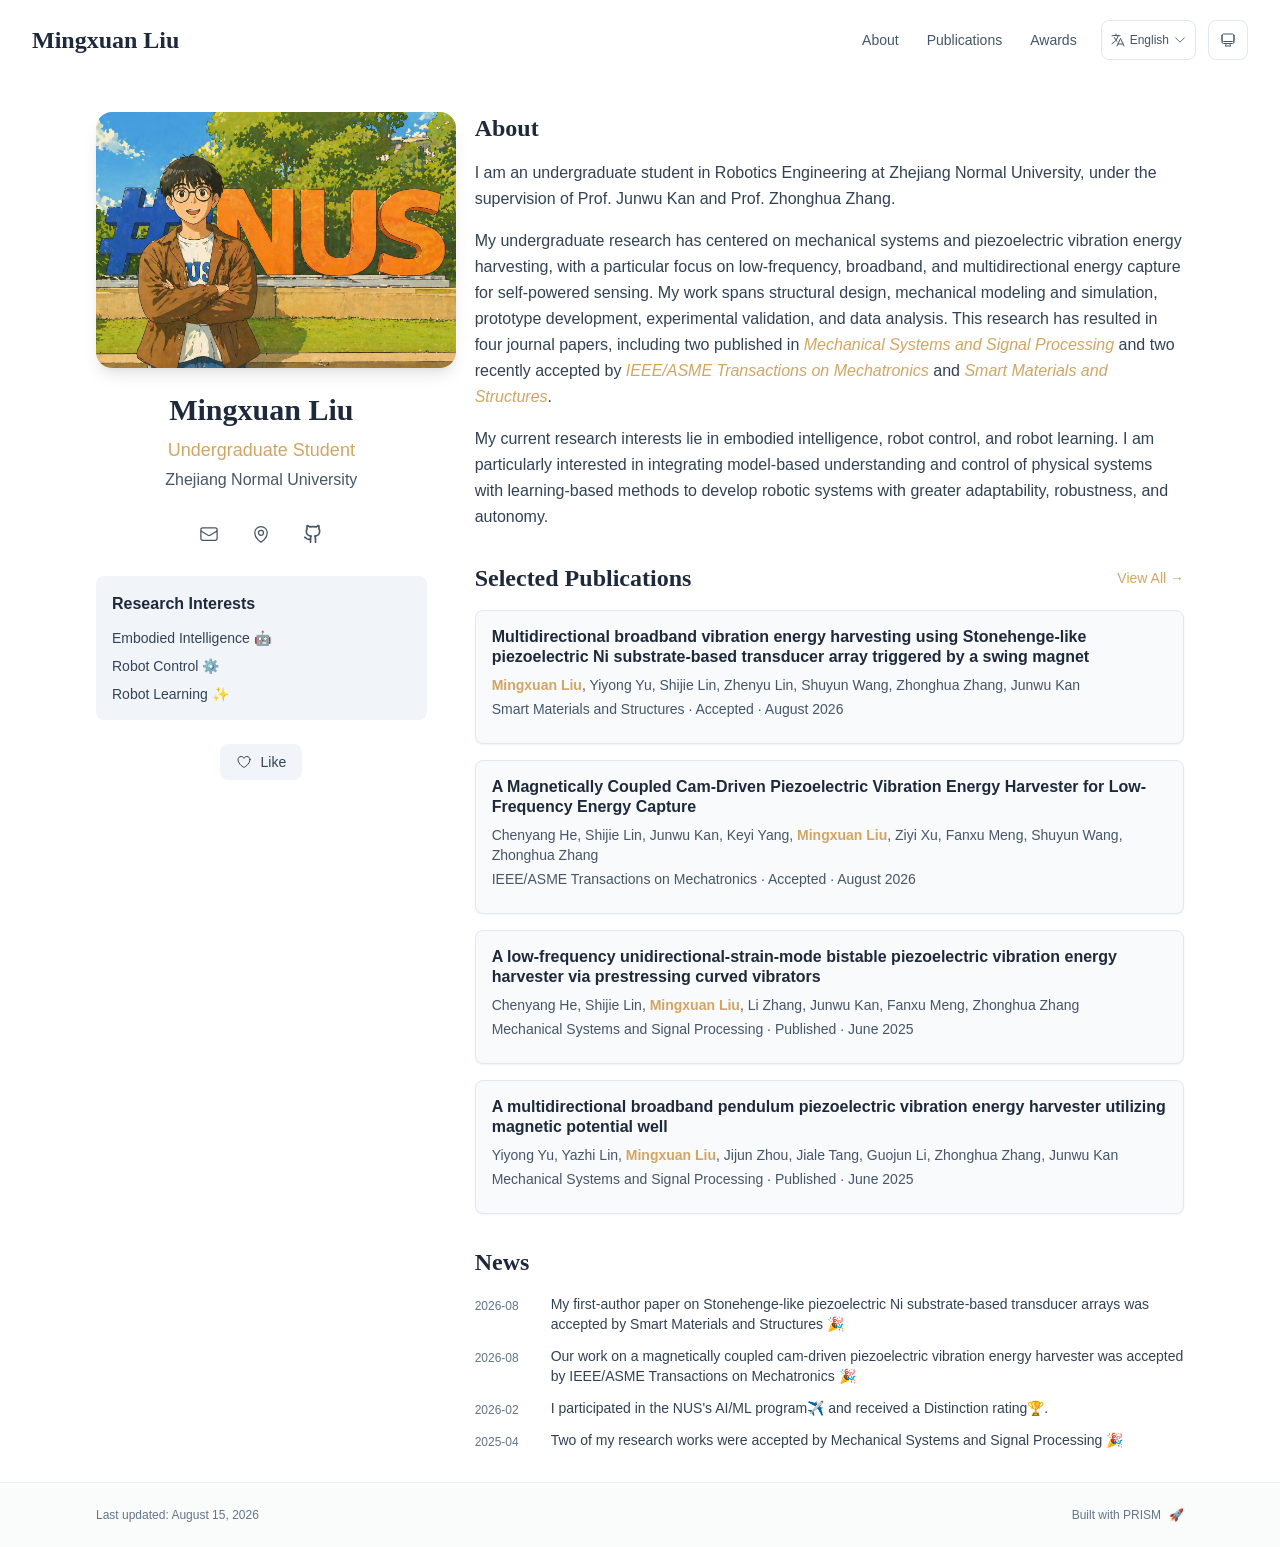
==== commit f3c85a67: "Update homepage news and last updated date" ====
--- a/index.html
+++ b/index.html
@@ -59,4 +59,4 @@
     }
   </script><title>Mingxuan Liu</title><meta name="description" content="Personal academic homepage of Mingxuan Liu."/><meta name="author" content="Mingxuan Liu"/><meta name="keywords" content="Mingxuan Liu,Undergraduate,Robotics,Research,Zhejiang Normal University"/><meta name="creator" content="Mingxuan Liu"/><meta name="publisher" content="Mingxuan Liu"/><meta property="og:title" content="Mingxuan Liu"/><meta property="og:description" content="Personal academic homepage of Mingxuan Liu."/><meta property="og:site_name" content="Mingxuan Liu&#x27;s Academic Website"/><meta property="og:locale" content="en_US"/><meta property="og:type" content="website"/><meta name="twitter:card" content="summary"/><meta name="twitter:title" content="Mingxuan Liu"/><meta name="twitter:description" content="Personal academic homepage of Mingxuan Liu."/><link rel="icon" href="/favicon.svg"/><script>document.querySelectorAll('body link[rel="icon"], body link[rel="apple-touch-icon"]').forEach(el => document.head.appendChild(el))</script><script src="/_next/static/chunks/polyfills-42372ed130431b0a.js" noModule=""></script></head><body class="font-sans antialiased"><div style="visibility:hidden"><nav class="fixed top-0 left-0 right-0 z-50" data-headlessui-state=""><div class="transition-all duration-300 ease-out bg-transparent" style="transform:translateY(-100px)"><div class="max-w-7xl mx-auto px-4 sm:px-6 lg:px-8"><div class="flex justify-between items-center h-16 lg:h-20"><div class="flex-shrink-0" tabindex="0"><a class="text-xl lg:text-2xl font-serif font-semibold text-primary hover:text-accent transition-colors duration-200" href="/">Mingxuan Liu</a></div><div class="hidden lg:block"><div class="ml-10 flex items-center space-x-3"><div class="relative flex items-baseline space-x-1"><a data-nav-href="/" class="relative px-3 py-2 text-sm font-medium rounded-lg transition-colors duration-150 text-primary" href="/">About</a><a data-nav-href="/publications" class="relative px-3 py-2 text-sm font-medium rounded-lg transition-colors duration-150 text-neutral-600" href="/publications/">Publications</a><a data-nav-href="/awards" class="relative px-3 py-2 text-sm font-medium rounded-lg transition-colors duration-150 text-neutral-600" href="/awards/">Awards</a></div><div class="flex items-center justify-center w-14 h-10 rounded-lg border border-neutral-200 dark:border-[rgba(148,163,184,0.24)] bg-background dark:bg-neutral-800"><div class="w-6 h-4 rounded bg-neutral-300 animate-pulse"></div></div><div class="flex items-center justify-center w-10 h-10 rounded-lg border border-neutral-200 dark:border-[rgba(148,163,184,0.24)] bg-background dark:bg-neutral-800"><div class="w-4 h-4 rounded-full bg-neutral-300 animate-pulse"></div></div></div></div><div class="lg:hidden flex items-center space-x-2"><div class="flex items-center justify-center w-14 h-10 rounded-lg border border-neutral-200 dark:border-[rgba(148,163,184,0.24)] bg-background dark:bg-neutral-800"><div class="w-6 h-4 rounded bg-neutral-300 animate-pulse"></div></div><div class="flex items-center justify-center w-10 h-10 rounded-lg border border-neutral-200 dark:border-[rgba(148,163,184,0.24)] bg-background dark:bg-neutral-800"><div class="w-4 h-4 rounded-full bg-neutral-300 animate-pulse"></div></div><button class="inline-flex items-center justify-center p-2 rounded-md text-neutral-600 hover:text-primary hover:bg-neutral-100 dark:hover:bg-neutral-800 focus:outline-none focus:ring-2 focus:ring-inset focus:ring-accent transition-colors duration-200" id="headlessui-disclosure-button-«R7pdb»" type="button" aria-expanded="false" data-headlessui-state=""><span class="sr-only">Open main menu</span><div><svg xmlns="http://www.w3.org/2000/svg" fill="none" viewBox="0 0 24 24" stroke-width="1.5" stroke="currentColor" aria-hidden="true" data-slot="icon" class="block h-6 w-6"><path stroke-linecap="round" stroke-linejoin="round" d="M3.75 6.75h16.5M3.75 12h16.5m-16.5 5.25h16.5"></path></svg></div></button></div></div></div></div></nav><main class="min-h-screen pt-16 lg:pt-20"><div class="max-w-6xl mx-auto px-4 sm:px-6 lg:px-8 py-8 bg-background min-h-screen"><div class="grid grid-cols-1 lg:grid-cols-3 gap-12"><div class="lg:col-span-1"><div class="sticky top-8" style="opacity:0;transform:translateY(20px)"><div class="w-90 h-64 mx-auto mb-6 rounded-2xl overflow-hidden shadow-lg hover:shadow-xl transition-all duration-200 hover:scale-105"><img alt="Mingxuan Liu" width="256" height="256" decoding="async" data-nimg="1" class="w-full h-full object-cover object-[48%_center]" style="color:transparent" src="/bio.jpg"/></div><div class="text-center mb-6"><h1 class="text-3xl font-serif font-bold text-primary mb-2">Mingxuan Liu</h1><p class="text-lg text-accent font-medium mb-1">Undergraduate Student</p><p class="text-neutral-600 mb-2">Zhejiang Normal University</p></div><div class="flex flex-wrap justify-center gap-3 sm:gap-4 mb-6 relative px-2"><div class="relative"><button class="p-2 sm:p-2 transition-colors duration-200 text-neutral-600 dark:text-neutral-400 hover:text-accent" aria-label="Email"><svg xmlns="http://www.w3.org/2000/svg" fill="none" viewBox="0 0 24 24" stroke-width="1.5" stroke="currentColor" aria-hidden="true" data-slot="icon" class="h-5 w-5"><path stroke-linecap="round" stroke-linejoin="round" d="M21.75 6.75v10.5a2.25 2.25 0 0 1-2.25 2.25h-15a2.25 2.25 0 0 1-2.25-2.25V6.75m19.5 0A2.25 2.25 0 0 0 19.5 4.5h-15a2.25 2.25 0 0 0-2.25 2.25m19.5 0v.243a2.25 2.25 0 0 1-1.07 1.916l-7.5 4.615a2.25 2.25 0 0 1-2.36 0L3.32 8.91a2.25 2.25 0 0 1-1.07-1.916V6.75"></path></svg></button></div><div class="relative"><button class="p-2 sm:p-2 transition-colors duration-200 text-neutral-600 dark:text-neutral-400 hover:text-accent" aria-label="Location"><svg xmlns="http://www.w3.org/2000/svg" fill="none" viewBox="0 0 24 24" stroke-width="1.5" stroke="currentColor" aria-hidden="true" data-slot="icon" class="h-5 w-5"><path stroke-linecap="round" stroke-linejoin="round" d="M15 10.5a3 3 0 1 1-6 0 3 3 0 0 1 6 0Z"></path><path stroke-linecap="round" stroke-linejoin="round" d="M19.5 10.5c0 7.142-7.5 11.25-7.5 11.25S4.5 17.642 4.5 10.5a7.5 7.5 0 1 1 15 0Z"></path></svg></button></div><a href="https://github.com/MingxuanLiu567" target="_blank" rel="noopener noreferrer" class="p-2 sm:p-2 text-neutral-600 dark:text-neutral-400 hover:text-accent transition-colors duration-200" aria-label="GitHub"><svg xmlns="http://www.w3.org/2000/svg" width="24" height="24" viewBox="0 0 24 24" fill="none" stroke="currentColor" stroke-width="2" stroke-linecap="round" stroke-linejoin="round" class="lucide lucide-github h-5 w-5" aria-hidden="true"><path d="M15 22v-4a4.8 4.8 0 0 0-1-3.5c3 0 6-2 6-5.5.08-1.25-.27-2.48-1-3.5.28-1.15.28-2.35 0-3.5 0 0-1 0-3 1.5-2.64-.5-5.36-.5-8 0C6 2 5 2 5 2c-.3 1.15-.3 2.35 0 3.5A5.403 5.403 0 0 0 4 9c0 3.5 3 5.5 6 5.5-.39.49-.68 1.05-.85 1.65-.17.6-.22 1.23-.15 1.85v4"></path><path d="M9 18c-4.51 2-5-2-7-2"></path></svg></a></div><div class="bg-neutral-100 dark:bg-neutral-800 rounded-lg p-4 mb-6 hover:shadow-lg transition-all duration-200 hover:scale-[1.02]"><h3 class="font-semibold text-primary mb-3">Research Interests</h3><div class="space-y-2 text-sm text-neutral-700 dark:text-neutral-500"><div>Embodied Intelligence 🤖</div><div>Robot Control ⚙️</div><div>Robot Learning ✨</div></div></div><div class="flex justify-center"><div class="relative"><button class="flex items-center space-x-2 px-4 py-2 rounded-lg font-medium text-sm transition-all duration-200 bg-neutral-100 dark:bg-neutral-800 text-neutral-700 dark:text-neutral-500 hover:bg-red-50 dark:hover:bg-red-900/20 hover:text-red-600 dark:hover:text-red-400 cursor-pointer" tabindex="0"><svg xmlns="http://www.w3.org/2000/svg" fill="none" viewBox="0 0 24 24" stroke-width="1.5" stroke="currentColor" aria-hidden="true" data-slot="icon" class="h-4 w-4"><path stroke-linecap="round" stroke-linejoin="round" d="M21 8.25c0-2.485-2.099-4.5-4.688-4.5-1.935 0-3.597 1.126-4.312 2.733-.715-1.607-2.377-2.733-4.313-2.733C5.1 3.75 3 5.765 3 8.25c0 7.22 9 12 9 12s9-4.78 9-12Z"></path></svg><span>Like</span></button></div></div></div></div><div class="lg:col-span-2 space-y-8"><section id="about" class="scroll-mt-24 space-y-8"><section style="opacity:0;transform:translateY(20px)"><h2 class="text-2xl font-serif font-bold text-primary mb-4">About</h2><div class="text-neutral-700 dark:text-neutral-600 leading-relaxed"><p class="mb-4 last:mb-0">I am an undergraduate student in Robotics Engineering at Zhejiang Normal University, under the supervision of Prof. Junwu Kan and Prof. Zhonghua Zhang.</p>
 <p class="mb-4 last:mb-0">My undergraduate research has centered on mechanical systems and piezoelectric vibration energy harvesting, with a particular focus on low-frequency, broadband, and multidirectional energy capture for self-powered sensing. My work spans structural design, mechanical modeling and simulation, prototype development, experimental validation, and data analysis. This research has resulted in four journal papers, including two published in <em class="italic font-medium text-accent">Mechanical Systems and Signal Processing</em> and two recently accepted by <em class="italic font-medium text-accent">IEEE/ASME Transactions on Mechatronics</em> and <em class="italic font-medium text-accent">Smart Materials and Structures</em>.</p>
-<p class="mb-4 last:mb-0">My current research interests lie in embodied intelligence, robot control, and robot learning. I am particularly interested in integrating model-based understanding and control of physical systems with learning-based methods to develop robotic systems with greater adaptability, robustness, and autonomy.</p></div></section><section style="opacity:0;transform:translateY(20px)"><div class="flex items-center justify-between mb-4"><h2 class="text-2xl font-serif font-bold text-primary">Selected Publications</h2><a class="text-accent hover:text-accent-dark text-sm font-medium transition-all duration-200 rounded hover:bg-accent/10 hover:shadow-sm" href="/publications/">View All<!-- --> →</a></div><div class="space-y-4"><div class="bg-neutral-50 dark:bg-neutral-800 p-4 rounded-lg shadow-sm border border-neutral-200 dark:border-[rgba(148,163,184,0.24)] hover:shadow-lg transition-all duration-200 hover:scale-[1.02]" style="opacity:0;transform:translateY(20px)"><h3 class="font-semibold text-primary mb-2 leading-tight">Multidirectional broadband vibration energy harvesting using Stonehenge-like piezoelectric Ni substrate-based transducer array triggered by a swing magnet</h3><p class="text-sm text-neutral-600 dark:text-neutral-500 mb-1"><span><span class="font-semibold text-accent ">Mingxuan Liu</span>, </span><span><span class=" ">Yiyong Yu</span>, </span><span><span class=" ">Shijie Lin</span>, </span><span><span class=" ">Zhenyu Lin</span>, </span><span><span class=" ">Shuyun Wang</span>, </span><span><span class=" ">Zhonghua Zhang</span>, </span><span><span class=" ">Junwu Kan</span></span></p><p class="text-sm text-neutral-600 dark:text-neutral-500 mb-2">Smart Materials and Structures<!-- --> · <!-- -->Accepted<!-- --> · <!-- -->August <!-- -->2026</p></div><div class="bg-neutral-50 dark:bg-neutral-800 p-4 rounded-lg shadow-sm border border-neutral-200 dark:border-[rgba(148,163,184,0.24)] hover:shadow-lg transition-all duration-200 hover:scale-[1.02]" style="opacity:0;transform:translateY(20px)"><h3 class="font-semibold text-primary mb-2 leading-tight">A Magnetically Coupled Cam-Driven Piezoelectric Vibration Energy Harvester for Low-Frequency Energy Capture</h3><p class="text-sm text-neutral-600 dark:text-neutral-500 mb-1"><span><span class=" ">Chenyang He</span>, </span><span><span class=" ">Shijie Lin</span>, </span><span><span class=" ">Junwu Kan</span>, </span><span><span class=" ">Keyi Yang</span>, </span><span><span class="font-semibold text-accent ">Mingxuan Liu</span>, </span><span><span class=" ">Ziyi Xu</span>, </span><span><span class=" ">Fanxu Meng</span>, </span><span><span class=" ">Shuyun Wang</span>, </span><span><span class=" ">Zhonghua Zhang</span></span></p><p class="text-sm text-neutral-600 dark:text-neutral-500 mb-2">IEEE/ASME Transactions on Mechatronics<!-- --> · <!-- -->Accepted<!-- --> · <!-- -->August <!-- -->2026</p></div><div class="bg-neutral-50 dark:bg-neutral-800 p-4 rounded-lg shadow-sm border border-neutral-200 dark:border-[rgba(148,163,184,0.24)] hover:shadow-lg transition-all duration-200 hover:scale-[1.02]" style="opacity:0;transform:translateY(20px)"><h3 class="font-semibold text-primary mb-2 leading-tight">A low-frequency unidirectional-strain-mode bistable piezoelectric vibration energy harvester via prestressing curved vibrators</h3><p class="text-sm text-neutral-600 dark:text-neutral-500 mb-1"><span><span class=" ">Chenyang He</span>, </span><span><span class=" ">Shijie Lin</span>, </span><span><span class="font-semibold text-accent ">Mingxuan Liu</span>, </span><span><span class=" ">Li Zhang</span>, </span><span><span class=" ">Junwu Kan</span>, </span><span><span class=" ">Fanxu Meng</span>, </span><span><span class=" ">Zhonghua Zhang</span></span></p><p class="text-sm text-neutral-600 dark:text-neutral-500 mb-2">Mechanical Systems and Signal Processing<!-- --> · <!-- -->Published<!-- --> · <!-- -->June <!-- -->2025</p></div><div class="bg-neutral-50 dark:bg-neutral-800 p-4 rounded-lg shadow-sm border border-neutral-200 dark:border-[rgba(148,163,184,0.24)] hover:shadow-lg transition-all duration-200 hover:scale-[1.02]" style="opacity:0;transform:translateY(20px)"><h3 class="font-semibold text-primary mb-2 leading-tight">A multidirectional broadband pendulum piezoelectric vibration energy harvester utilizing magnetic potential well</h3><p class="text-sm text-neutral-600 dark:text-neutral-500 mb-1"><span><span class=" ">Yiyong Yu</span>, </span><span><span class=" ">Yazhi Lin</span>, </span><span><span class="font-semibold text-accent ">Mingxuan Liu</span>, </span><span><span class=" ">Jijun Zhou</span>, </span><span><span class=" ">Jiale Tang</span>, </span><span><span class=" ">Guojun Li</span>, </span><span><span class=" ">Zhonghua Zhang</span>, </span><span><span class=" ">Junwu Kan</span></span></p><p class="text-sm text-neutral-600 dark:text-neutral-500 mb-2">Mechanical Systems and Signal Processing<!-- --> · <!-- -->Published<!-- --> · <!-- -->June <!-- -->2025</p></div></div></section><section style="opacity:0;transform:translateY(20px)"><h2 class="text-2xl font-serif font-bold text-primary mb-4">News</h2><div class="space-y-3"><div class="flex items-start space-x-3"><span class="text-xs text-neutral-500 mt-1 w-16 flex-shrink-0">2026-08</span><p class="text-sm text-neutral-700">Our work on a magnetically coupled cam-driven piezoelectric vibration energy harvester was accepted by IEEE/ASME Transactions on Mechatronics 🎉</p></div><div class="flex items-start space-x-3"><span class="text-xs text-neutral-500 mt-1 w-16 flex-shrink-0">2026-02</span><p class="text-sm text-neutral-700">I participated in the NUS&#x27;s AI/ML program✈️ and received a Distinction rating🏆.</p></div><div class="flex items-start space-x-3"><span class="text-xs text-neutral-500 mt-1 w-16 flex-shrink-0">2025-04</span><p class="text-sm text-neutral-700">Two of my research works were accepted by Mechanical Systems and Signal Processing 🎉</p></div></div></section></section></div></div></div><!--$--><!--/$--><!--$--><!--/$--></main><footer class="border-t border-neutral-200/50 bg-neutral-50/50 dark:bg-neutral-900/50 dark:border-neutral-700/50"><div class="max-w-6xl mx-auto px-4 sm:px-6 lg:px-8 py-6"><div class="flex flex-col sm:flex-row justify-between items-center gap-2"><p class="text-xs text-neutral-500">Last updated<!-- -->: <!-- -->August 10, 2026</p><p class="text-xs text-neutral-500 flex items-center"><a href="https://github.com/xyjoey/PRISM" target="_blank" rel="noopener noreferrer">Built with PRISM</a><span class="ml-2">🚀</span></p></div></div></footer></div><script src="/_next/static/chunks/webpack-af78f5c2c11af041.js" async=""></script><script>(self.__next_f=self.__next_f||[]).push([0])</script><script>self.__next_f.push([1,"1:\"$Sreact.fragment\"\n3:I[3719,[\"461\",\"static/chunks/461-a9a5d7b05a71d978.js\",\"874\",\"static/chunks/874-6cc630662f3664af.js\",\"291\",\"static/chunks/291-e39730cc9327e39b.js\",\"177\",\"static/chunks/app/layout-7481d956c9ba28b5.js\"],\"ThemeProvider\"]\n4:I[310,[\"461\",\"static/chunks/461-a9a5d7b05a71d978.js\",\"874\",\"static/chunks/874-6cc630662f3664af.js\",\"291\",\"static/chunks/291-e39730cc9327e39b.js\",\"177\",\"static/chunks/app/layout-7481d956c9ba28b5.js\"],\"LocaleProvider\"]\n5:I[4574,[\"461\",\"static/chunks/461-a9a5d7b05a71d978.js\",\"874\",\"static/chunks/874-6cc630662f3664af.js\",\"291\",\"static/chunks/291-e39730cc9327e39b.js\",\"177\",\"static/chunks/app/layout-7481d956c9ba28b5.js\"],\"default\"]\n6:I[7555,[],\"\"]\n7:I[1295,[],\"\"]\n8:I[2548,[\"461\",\"static/chunks/461-a9a5d7b05a71d978.js\",\"874\",\"static/chunks/874-6cc630662f3664af.js\",\"291\",\"static/chunks/291-e39730cc9327e39b.js\",\"177\",\"static/chunks/app/layout-7481d956c9ba28b5.js\"],\"default\"]\n9:I[6613,[\"461\",\"static/chunks/461-a9a5d7b05a71d978.js\",\"378\",\"static/chunks/378-5449de1b51ff7dc2.js\",\"874\",\"static/chunks/874-6cc630662f3664af.js\",\"748\",\"static/chunks/748-6cada8c09e3e95da.js\",\"974\",\"static/chunks/app/page-82c1eb11b641ca51.js\"],\"default\"]\n13:I[9665,[],\"MetadataBoundary\"]\n15:I[9665,[],\"OutletBoundary\"]\n18:I[4911,[],\"AsyncMetadataOutlet\"]\n1a:I[9665,[],\"ViewportBoundary\"]\n1c:I[6614,[],\"\"]\n:HL[\"/_next/static/css/08f35fa63c8dd630.css\",\"style\"]\n2:T590,\n    try {\n      const cfg = {\"enabled\":true,\"locales\":[\"zh\",\"en\"],\"defaultLocale\":\"en\",\"mode\":\"auto\",\"fixedLocale\":\"en\",\"persist\":true,\"switcher\":true,\"labels\":{\"zh\":\"中文\",\"en\":\"English\"}};\n      const storageKey = 'locale-storage';\n      const normalize = (value) =\u003e typeof value === 'string' ? value.trim().replace('_', '-').toLowerCase() : '';\n      const matchLocale = (candidate) =\u003e {\n        const normalized = normalize(candidate);\n        if (!normalized) return null;\n        if (cfg.locales.includes(normalized)) return normalized;\n        const language = normalized.split('-')[0];\n        if (cfg.locales.includes(language)) return language;\n     "])</script><script>self.__next_f.push([1,"   return null;\n      };\n\n      let resolved = null;\n\n      if (cfg.persist) {\n        resolved = matchLocale(localStorage.getItem(storageKey));\n      }\n\n      if (!resolved) {\n        if (cfg.mode === 'fixed') {\n          resolved = cfg.fixedLocale;\n        } else {\n          resolved = matchLocale(navigator.language);\n        }\n      }\n\n      if (!resolved) {\n        resolved = cfg.defaultLocale;\n      }\n\n      const root = document.documentElement;\n      root.lang = resolved;\n      root.setAttribute('data-locale', resolved);\n\n      if (cfg.persist) {\n        localStorage.setItem(storageKey, resolved);\n      }\n    } catch (e) {\n      const root = document.documentElement;\n      root.lang = 'en';\n      root.setAttribute('data-locale', 'en');\n    }\n  a:T762,Vibration energy harvesting using piezoelectric transduction becomes increasingly popular as a promising alternative to electrochemical batteries for powering low-power wireless and portable electronic devices. A low-frequency unidirectional-strain-mode bistable piezoelectric vibration energy harvester (USB-PVEH) is proposed to offer a viable solution to the possible damage caused by the bidirectional deformation of piezoelectric plates in this paper. The salient characteristics of the USB-PVEH were that bistable vibration energy harvesting was implemented via the unidirectional-strain piezoelectric vibrators which were constructed by prepressuring two initially-curved piezoelectric plates. Also, the deformation of pre-bent piezoelectric vibrators subjected to the unidirectional compressive strain wasn’t directly induced by the external vibration source but triggered indirectly by the elastic beam. To prove the structural feasibility and ascertain the influence of adjustable magnet installation parameters on the energy harvester, the theoretical investigation, simulation, fabrication and experimental testing were conducted. The results showed that the potential well structure in nonlinear magnetic force can be altered by adjusting installation parameters suc"])</script><script>self.__next_f.push([1,"h as the horizontal distance, vertical distance and installation angle of the adjustable magnet, thereby modifying the dynamic performance of the energy harvester. Additionally, the USB-PVEH exhibited an optimal parameter combination (d = 14 mm, h = 6 mm, α = 67.5°), where the natural frequency was 16 Hz and the effective bandwidth was 19.6 Hz. Furthermore, the maximum output power of the USB-PVEH could reach 5.27 mW at 16 Hz with the optimal load resistance of 70 kΩ. Consequently, it is expected that the USB-PVEH can provide reference for the structural design of PVEH in high-amplitude environments.b:T9a5,"])</script><script>self.__next_f.push([1,"@article{HE2025112692,\n  title = {A low-frequency unidirectional-strain-mode bistable piezoelectric vibration energy harvester via prestressing curved vibrators},\n  journal = {Mechanical Systems and Signal Processing},\n  volume = {232},\n  pages = {112692},\n  year = {2025},\n  month = {jun},\n  issn = {0888-3270},\n  doi = {10.1016/j.ymssp.2025.112692},\n  url = {https://www.sciencedirect.com/science/article/pii/S0888327025003930},\n  author = {Chenyang He and Shijie Lin and Mingxuan Liu and Li Zhang and Junwu Kan and Fanxu Meng and Zhonghua Zhang},\n  abstract = {Vibration energy harvesting using piezoelectric transduction becomes increasingly popular as a promising alternative to electrochemical batteries for powering low-power wireless and portable electronic devices. A low-frequency unidirectional-strain-mode bistable piezoelectric vibration energy harvester (USB-PVEH) is proposed to offer a viable solution to the possible damage caused by the bidirectional deformation of piezoelectric plates in this paper. The salient characteristics of the USB-PVEH were that bistable vibration energy harvesting was implemented via the unidirectional-strain piezoelectric vibrators which were constructed by prepressuring two initially-curved piezoelectric plates. Also, the deformation of pre-bent piezoelectric vibrators subjected to the unidirectional compressive strain wasn’t directly induced by the external vibration source but triggered indirectly by the elastic beam. To prove the structural feasibility and ascertain the influence of adjustable magnet installation parameters on the energy harvester, the theoretical investigation, simulation, fabrication and experimental testing were conducted. The results showed that the potential well structure in nonlinear magnetic force can be altered by adjusting installation parameters such as the horizontal distance, vertical distance and installation angle of the adjustable magnet, thereby modifying the dynamic performance of the energy harvester. Additionally, the USB-PVEH exhibited an optimal parameter combination (d = 14 mm, h = 6 mm, α = 67.5°), where the natural frequency was 16 Hz and the effective bandwidth was 19.6 Hz. Furthermore, the maximum output power of the USB-PVEH could reach 5.27 mW at 16 Hz with the optimal load resistance of 70 kΩ. Consequently, it is expected that the USB-PVEH can provide reference for the structural design of PVEH in high-amplitude environments.}\n}"])</script><script>self.__next_f.push([1,"c:T56c,Harvesting energy from environmental vibrations using piezoelectric mechanism had attracted much attention for powering wireless sensors over the past decades. To enhance the environmental adaptability of energy harvesters, a multidirectional broadband pendulum piezoelectric vibration energy harvester utilizing magnetic potential well (MPW-PVEH) is proposed in this paper. The MPW-PVEH consists of piezoelectric cantilever beams and a multi-directional pendulum which can oscillate in any direction and pluck the piezoelectric cantilever beam to only yield unidirectional compressive stress. Theoretical analyses and experimental tests were carried out to verify the feasibility of the harvester. The results showed that MPW-PVEH was capable of harvesting horizontal omnidirectional vibration energy between 7 Hz and 10.5 Hz by adjusting the proof mass and torsion radius. Moreover, the operating band of the harvester could be broadened from 4 Hz to 14 Hz by adjusting the magnet distance. The maximum power fluctuation of MPW-PVEH was only 12 % at any horizontal excitation angle, which indicated that MPW-PVEH had good multidirectional consistency. Additionally, the optimum output power of MPW-PVEH could reach 15.6 mW with the load resistance of 90 kΩ at 8 Hz. Furthermore, MPW-PVEH could light 250 LEDs as well as power a temperature sensor and a transmitter module continuously.d:T7a8,@article{YU2025112730,\n  title = {A multidirectional broadband pendulum piezoelectric vibration energy harvester utilizing magnetic potential well},\n  journal = {Mechanical Systems and Signal Processing},\n  volume = {232},\n  pages = {112730},\n  year = {2025},\n  month = {jun},\n  issn = {0888-3270},\n  doi = {10.1016/j.ymssp.2025.112730},\n  url = {https://www.sciencedirect.com/science/article/pii/S0888327025004315},\n  author = {Yiyong Yu and Yazhi Lin and Mingxuan Liu and Jijun Zhou and Jiale Tang and Guojun Li and Zhonghua Zhang and Junwu Kan},\n  abstract = {Harvesting energy from environmental vibrations using piezoelectric mechanism had a"])</script><script>self.__next_f.push([1,"ttracted much attention for powering wireless sensors over the past decades. To enhance the environmental adaptability of energy harvesters, a multidirectional broadband pendulum piezoelectric vibration energy harvester utilizing magnetic potential well (MPW-PVEH) is proposed in this paper. The MPW-PVEH consists of piezoelectric cantilever beams and a multi-directional pendulum which can oscillate in any direction and pluck the piezoelectric cantilever beam to only yield unidirectional compressive stress. Theoretical analyses and experimental tests were carried out to verify the feasibility of the harvester. The results showed that MPW-PVEH was capable of harvesting horizontal omnidirectional vibration energy between 7 Hz and 10.5 Hz by adjusting the proof mass and torsion radius. Moreover, the operating band of the harvester could be broadened from 4 Hz to 14 Hz by adjusting the magnet distance. The maximum power fluctuation of MPW-PVEH was only 12 % at any horizontal excitation angle, which indicated that MPW-PVEH had good multidirectional consistency. Additionally, the optimum output power of MPW-PVEH could reach 15.6 mW with the load resistance of 90 kΩ at 8 Hz. Furthermore, MPW-PVEH could light 250 LEDs as well as power a temperature sensor and a transmitter module continuously.}\n}e:T417,I am an undergraduate student in Robotics Engineering at Zhejiang Normal University, under the supervision of Prof. Junwu Kan and Prof. Zhonghua Zhang.\n\nMy undergraduate research has centered on mechanical systems and piezoelectric vibration energy harvesting, with a particular focus on low-frequency, broadband, and multidirectional energy capture for self-powered sensing. My work spans structural design, mechanical modeling and simulation, prototype development, experimental validation, and data analysis. This research has resulted in four journal papers, including two published in *Mechanical Systems and Signal Processing* and two recently accepted by *IEEE/ASME Transactions on Mechatronics* and *Smart Materials and"])</script><script>self.__next_f.push([1," Structures*.\n\nMy current research interests lie in embodied intelligence, robot control, and robot learning. I am particularly interested in integrating model-based understanding and control of physical systems with learning-based methods to develop robotic systems with greater adaptability, robustness, and autonomy.\nf:T762,Vibration energy harvesting using piezoelectric transduction becomes increasingly popular as a promising alternative to electrochemical batteries for powering low-power wireless and portable electronic devices. A low-frequency unidirectional-strain-mode bistable piezoelectric vibration energy harvester (USB-PVEH) is proposed to offer a viable solution to the possible damage caused by the bidirectional deformation of piezoelectric plates in this paper. The salient characteristics of the USB-PVEH were that bistable vibration energy harvesting was implemented via the unidirectional-strain piezoelectric vibrators which were constructed by prepressuring two initially-curved piezoelectric plates. Also, the deformation of pre-bent piezoelectric vibrators subjected to the unidirectional compressive strain wasn’t directly induced by the external vibration source but triggered indirectly by the elastic beam. To prove the structural feasibility and ascertain the influence of adjustable magnet installation parameters on the energy harvester, the theoretical investigation, simulation, fabrication and experimental testing were conducted. The results showed that the potential well structure in nonlinear magnetic force can be altered by adjusting installation parameters such as the horizontal distance, vertical distance and installation angle of the adjustable magnet, thereby modifying the dynamic performance of the energy harvester. Additionally, the USB-PVEH exhibited an optimal parameter combination (d = 14 mm, h = 6 mm, α = 67.5°), where the natural frequency was 16 Hz and the effective bandwidth was 19.6 Hz. Furthermore, the maximum output power of the USB-PVEH could reach 5.27 mW at 16 Hz with the "])</script><script>self.__next_f.push([1,"optimal load resistance of 70 kΩ. Consequently, it is expected that the USB-PVEH can provide reference for the structural design of PVEH in high-amplitude environments.10:T9a5,"])</script><script>self.__next_f.push([1,"@article{HE2025112692,\n  title = {A low-frequency unidirectional-strain-mode bistable piezoelectric vibration energy harvester via prestressing curved vibrators},\n  journal = {Mechanical Systems and Signal Processing},\n  volume = {232},\n  pages = {112692},\n  year = {2025},\n  month = {jun},\n  issn = {0888-3270},\n  doi = {10.1016/j.ymssp.2025.112692},\n  url = {https://www.sciencedirect.com/science/article/pii/S0888327025003930},\n  author = {Chenyang He and Shijie Lin and Mingxuan Liu and Li Zhang and Junwu Kan and Fanxu Meng and Zhonghua Zhang},\n  abstract = {Vibration energy harvesting using piezoelectric transduction becomes increasingly popular as a promising alternative to electrochemical batteries for powering low-power wireless and portable electronic devices. A low-frequency unidirectional-strain-mode bistable piezoelectric vibration energy harvester (USB-PVEH) is proposed to offer a viable solution to the possible damage caused by the bidirectional deformation of piezoelectric plates in this paper. The salient characteristics of the USB-PVEH were that bistable vibration energy harvesting was implemented via the unidirectional-strain piezoelectric vibrators which were constructed by prepressuring two initially-curved piezoelectric plates. Also, the deformation of pre-bent piezoelectric vibrators subjected to the unidirectional compressive strain wasn’t directly induced by the external vibration source but triggered indirectly by the elastic beam. To prove the structural feasibility and ascertain the influence of adjustable magnet installation parameters on the energy harvester, the theoretical investigation, simulation, fabrication and experimental testing were conducted. The results showed that the potential well structure in nonlinear magnetic force can be altered by adjusting installation parameters such as the horizontal distance, vertical distance and installation angle of the adjustable magnet, thereby modifying the dynamic performance of the energy harvester. Additionally, the USB-PVEH exhibited an optimal parameter combination (d = 14 mm, h = 6 mm, α = 67.5°), where the natural frequency was 16 Hz and the effective bandwidth was 19.6 Hz. Furthermore, the maximum output power of the USB-PVEH could reach 5.27 mW at 16 Hz with the optimal load resistance of 70 kΩ. Consequently, it is expected that the USB-PVEH can provide reference for the structural design of PVEH in high-amplitude environments.}\n}"])</script><script>self.__next_f.push([1,"11:T56c,Harvesting energy from environmental vibrations using piezoelectric mechanism had attracted much attention for powering wireless sensors over the past decades. To enhance the environmental adaptability of energy harvesters, a multidirectional broadband pendulum piezoelectric vibration energy harvester utilizing magnetic potential well (MPW-PVEH) is proposed in this paper. The MPW-PVEH consists of piezoelectric cantilever beams and a multi-directional pendulum which can oscillate in any direction and pluck the piezoelectric cantilever beam to only yield unidirectional compressive stress. Theoretical analyses and experimental tests were carried out to verify the feasibility of the harvester. The results showed that MPW-PVEH was capable of harvesting horizontal omnidirectional vibration energy between 7 Hz and 10.5 Hz by adjusting the proof mass and torsion radius. Moreover, the operating band of the harvester could be broadened from 4 Hz to 14 Hz by adjusting the magnet distance. The maximum power fluctuation of MPW-PVEH was only 12 % at any horizontal excitation angle, which indicated that MPW-PVEH had good multidirectional consistency. Additionally, the optimum output power of MPW-PVEH could reach 15.6 mW with the load resistance of 90 kΩ at 8 Hz. Furthermore, MPW-PVEH could light 250 LEDs as well as power a temperature sensor and a transmitter module continuously.12:T7a8,@article{YU2025112730,\n  title = {A multidirectional broadband pendulum piezoelectric vibration energy harvester utilizing magnetic potential well},\n  journal = {Mechanical Systems and Signal Processing},\n  volume = {232},\n  pages = {112730},\n  year = {2025},\n  month = {jun},\n  issn = {0888-3270},\n  doi = {10.1016/j.ymssp.2025.112730},\n  url = {https://www.sciencedirect.com/science/article/pii/S0888327025004315},\n  author = {Yiyong Yu and Yazhi Lin and Mingxuan Liu and Jijun Zhou and Jiale Tang and Guojun Li and Zhonghua Zhang and Junwu Kan},\n  abstract = {Harvesting energy from environmental vibrations using piezoelectric mechanism had"])</script><script>self.__next_f.push([1," attracted much attention for powering wireless sensors over the past decades. To enhance the environmental adaptability of energy harvesters, a multidirectional broadband pendulum piezoelectric vibration energy harvester utilizing magnetic potential well (MPW-PVEH) is proposed in this paper. The MPW-PVEH consists of piezoelectric cantilever beams and a multi-directional pendulum which can oscillate in any direction and pluck the piezoelectric cantilever beam to only yield unidirectional compressive stress. Theoretical analyses and experimental tests were carried out to verify the feasibility of the harvester. The results showed that MPW-PVEH was capable of harvesting horizontal omnidirectional vibration energy between 7 Hz and 10.5 Hz by adjusting the proof mass and torsion radius. Moreover, the operating band of the harvester could be broadened from 4 Hz to 14 Hz by adjusting the magnet distance. The maximum power fluctuation of MPW-PVEH was only 12 % at any horizontal excitation angle, which indicated that MPW-PVEH had good multidirectional consistency. Additionally, the optimum output power of MPW-PVEH could reach 15.6 mW with the load resistance of 90 kΩ at 8 Hz. Furthermore, MPW-PVEH could light 250 LEDs as well as power a temperature sensor and a transmitter module continuously.}\n}"])</script><script>self.__next_f.push([1,"0:{\"P\":null,\"b\":\"VljRyUPEutO4ZNK41dFAI\",\"p\":\"\",\"c\":[\"\",\"\"],\"i\":false,\"f\":[[[\"\",{\"children\":[\"__PAGE__\",{}]},\"$undefined\",\"$undefined\",true],[\"\",[\"$\",\"$1\",\"c\",{\"children\":[[[\"$\",\"link\",\"0\",{\"rel\":\"stylesheet\",\"href\":\"/_next/static/css/08f35fa63c8dd630.css\",\"precedence\":\"next\",\"crossOrigin\":\"$undefined\",\"nonce\":\"$undefined\"}]],[\"$\",\"html\",null,{\"lang\":\"en\",\"className\":\"scroll-smooth\",\"suppressHydrationWarning\":true,\"children\":[[\"$\",\"head\",null,{\"children\":[[\"$\",\"link\",null,{\"rel\":\"icon\",\"href\":\"/favicon.svg\",\"type\":\"image/svg+xml\"}],[\"$\",\"link\",null,{\"rel\":\"dns-prefetch\",\"href\":\"https://jialeliu.com\"}],[\"$\",\"link\",null,{\"rel\":\"preconnect\",\"href\":\"https://jialeliu.com\",\"crossOrigin\":\"\"}],[\"$\",\"link\",null,{\"rel\":\"preload\",\"as\":\"font\",\"type\":\"font/woff2\",\"href\":\"https://jialeliu.com/fonts/georgiab.woff2\",\"crossOrigin\":\"\"}],[\"$\",\"script\",null,{\"dangerouslySetInnerHTML\":{\"__html\":\"\\n              try {\\n                const theme = localStorage.getItem('theme-storage');\\n                const parsed = theme ? JSON.parse(theme) : null;\\n                const setting = parsed?.state?.theme || 'system';\\n                const prefersDark = typeof window !== 'undefined' \u0026\u0026 window.matchMedia \u0026\u0026 window.matchMedia('(prefers-color-scheme: dark)').matches;\\n                const effective = setting === 'dark' ? 'dark' : (setting === 'light' ? 'light' : (prefersDark ? 'dark' : 'light'));\\n                var root = document.documentElement;\\n                root.classList.add(effective);\\n                root.setAttribute('data-theme', effective);\\n              } catch (e) {\\n                var root = document.documentElement;\\n                root.classList.add('light');\\n                root.setAttribute('data-theme', 'light');\\n              }\\n            \"}}],[\"$\",\"script\",null,{\"dangerouslySetInnerHTML\":{\"__html\":\"$2\"}}]]}],[\"$\",\"body\",null,{\"className\":\"font-sans antialiased\",\"children\":[\"$\",\"$L3\",null,{\"children\":[\"$\",\"$L4\",null,{\"config\":{\"enabled\":true,\"locales\":[\"zh\",\"en\"],\"defaultLocale\":\"en\",\"mode\":\"auto\",\"fixedLocale\":\"en\",\"persist\":true,\"switcher\":true,\"labels\":{\"zh\":\"中文\",\"en\":\"English\"}},\"children\":[[\"$\",\"$L5\",null,{\"items\":[{\"title\":\"About\",\"type\":\"page\",\"target\":\"about\",\"href\":\"/\"},{\"title\":\"Publications\",\"type\":\"page\",\"target\":\"publications\",\"href\":\"/publications\"},{\"title\":\"Awards\",\"type\":\"page\",\"target\":\"awards\",\"href\":\"/awards\"}],\"siteTitle\":\"Mingxuan Liu\",\"enableOnePageMode\":false,\"i18n\":\"$0:f:0:1:1:props:children:1:props:children:1:props:children:props:children:props:config\",\"itemsByLocale\":{\"zh\":[{\"title\":\"关于我\",\"type\":\"page\",\"target\":\"about\",\"href\":\"/\"},{\"title\":\"论文\",\"type\":\"page\",\"target\":\"publications\",\"href\":\"/publications\"},{\"title\":\"奖项\",\"type\":\"page\",\"target\":\"awards\",\"href\":\"/awards\"}],\"en\":[{\"title\":\"About\",\"type\":\"page\",\"target\":\"about\",\"href\":\"/\"},{\"title\":\"Publications\",\"type\":\"page\",\"target\":\"publications\",\"href\":\"/publications\"},{\"title\":\"Awards\",\"type\":\"page\",\"target\":\"awards\",\"href\":\"/awards\"}]},\"siteTitleByLocale\":{\"zh\":\"刘铭轩\",\"en\":\"Mingxuan Liu\"}}],[\"$\",\"main\",null,{\"className\":\"min-h-screen pt-16 lg:pt-20\",\"children\":[\"$\",\"$L6\",null,{\"parallelRouterKey\":\"children\",\"error\":\"$undefined\",\"errorStyles\":\"$undefined\",\"errorScripts\":\"$undefined\",\"template\":[\"$\",\"$L7\",null,{}],\"templateStyles\":\"$undefined\",\"templateScripts\":\"$undefined\",\"notFound\":[[[\"$\",\"title\",null,{\"children\":\"404: This page could not be found.\"}],[\"$\",\"div\",null,{\"style\":{\"fontFamily\":\"system-ui,\\\"Segoe UI\\\",Roboto,Helvetica,Arial,sans-serif,\\\"Apple Color Emoji\\\",\\\"Segoe UI Emoji\\\"\",\"height\":\"100vh\",\"textAlign\":\"center\",\"display\":\"flex\",\"flexDirection\":\"column\",\"alignItems\":\"center\",\"justifyContent\":\"center\"},\"children\":[\"$\",\"div\",null,{\"children\":[[\"$\",\"style\",null,{\"dangerouslySetInnerHTML\":{\"__html\":\"body{color:#000;background:#fff;margin:0}.next-error-h1{border-right:1px solid rgba(0,0,0,.3)}@media (prefers-color-scheme:dark){body{color:#fff;background:#000}.next-error-h1{border-right:1px solid rgba(255,255,255,.3)}}\"}}],[\"$\",\"h1\",null,{\"className\":\"next-error-h1\",\"style\":{\"display\":\"inline-block\",\"margin\":\"0 20px 0 0\",\"padding\":\"0 23px 0 0\",\"fontSize\":24,\"fontWeight\":500,\"verticalAlign\":\"top\",\"lineHeight\":\"49px\"},\"children\":404}],[\"$\",\"div\",null,{\"style\":{\"display\":\"inline-block\"},\"children\":[\"$\",\"h2\",null,{\"style\":{\"fontSize\":14,\"fontWeight\":400,\"lineHeight\":\"49px\",\"margin\":0},\"children\":\"This page could not be found.\"}]}]]}]}]],[]],\"forbidden\":\"$undefined\",\"unauthorized\":\"$undefined\"}]}],[\"$\",\"$L8\",null,{\"lastUpdated\":\"August 10, 2026\",\"lastUpdatedByLocale\":{\"zh\":\"2026年8月10日\",\"en\":\"August 10, 2026\"},\"defaultLocale\":\"en\"}]]}]}]}]]}]]}],{\"children\":[\"__PAGE__\",[\"$\",\"$1\",\"c\",{\"children\":[[\"$\",\"$L9\",null,{\"dataByLocale\":{\"zh\":{\"author\":{\"name\":\"刘铭轩\",\"title\":\"本科生\",\"institution\":\"浙江师范大学\",\"avatar\":\"/bio.jpg\"},\"social\":{\"email\":\"mingxuanliu0607@163.com\",\"location\":\"金华，浙江\",\"location_details\":[\"金华，浙江\"],\"github\":\"https://github.com/MingxuanLiu567\"},\"features\":{\"enable_likes\":true,\"enable_one_page_mode\":false},\"enableOnePageMode\":false,\"researchInterests\":[\"具身智能 🤖\",\"机器人控制 ⚙️\",\"机器人学习 ✨\"],\"pagesToShow\":[{\"type\":\"about\",\"id\":\"about\",\"sections\":[{\"id\":\"about\",\"type\":\"markdown\",\"source\":\"bio.md\",\"title\":\"关于我\",\"content\":\"我目前是浙江师范大学机器人工程专业本科生，在阚君武教授和张忠华教授的指导下开展研究。\\n\\n本科阶段，我的研究主要聚焦于机械系统与压电振动能量采集，重点关注面向自供能传感的低频、宽带和多方向振动能量捕获。相关工作涵盖结构设计、机械建模与仿真、样机研制、实验验证和数据分析。相关研究已形成4篇期刊论文，其中2篇发表于 *Mechanical Systems and Signal Processing*，另有2篇分别被 *IEEE/ASME Transactions on Mechatronics* 和 *Smart Materials and Structures* 接收。\\n\\n我目前主要关注具身智能、机器人控制与机器人学习，尤其希望探索如何将物理系统的模型认知与控制方法同数据驱动的学习方法相结合，从而提升机器人系统的适应性、鲁棒性与自主性。\\n\"},{\"id\":\"featured_publications\",\"type\":\"publications\",\"title\":\"精选论文\",\"filter\":\"selected\",\"limit\":5,\"publications\":[{\"id\":\"LIU2026SMS\",\"title\":\"Multidirectional broadband vibration energy harvesting using Stonehenge-like piezoelectric Ni substrate-based transducer array triggered by a swing magnet\",\"authors\":[{\"name\":\"Mingxuan Liu\",\"isHighlighted\":true,\"isCorresponding\":false,\"isCoAuthor\":false},{\"name\":\"Yiyong Yu\",\"isHighlighted\":false,\"isCorresponding\":false,\"isCoAuthor\":false},{\"name\":\"Shijie Lin\",\"isHighlighted\":false,\"isCorresponding\":false,\"isCoAuthor\":false},{\"name\":\"Zhenyu Lin\",\"isHighlighted\":false,\"isCorresponding\":false,\"isCoAuthor\":false},{\"name\":\"Shuyun Wang\",\"isHighlighted\":false,\"isCorresponding\":false,\"isCoAuthor\":false},{\"name\":\"Zhonghua Zhang\",\"isHighlighted\":false,\"isCorresponding\":false,\"isCoAuthor\":false},{\"name\":\"Junwu Kan\",\"isHighlighted\":false,\"isCorresponding\":false,\"isCoAuthor\":false}],\"year\":2026,\"month\":\"8\",\"type\":\"journal\",\"status\":\"accepted\",\"tags\":[],\"keywords\":\"$0:f:0:1:2:children:1:props:children:0:props:dataByLocale:zh:pagesToShow:0:sections:1:publications:0:tags\",\"researchArea\":\"machine-learning\",\"journal\":\"Smart Materials and Structures\",\"conference\":\"\",\"abstract\":\"\",\"description\":\"\",\"selected\":true,\"preview\":\"stonehenge.jpg\",\"bibtex\":\"@article{LIU2026SMS,\\n  title = {Multidirectional broadband vibration energy harvesting using Stonehenge-like piezoelectric Ni substrate-based transducer array triggered by a swing magnet},\\n  journal = {Smart Materials and Structures},\\n  year = {2026},\\n  month = {aug},\\n  author = {Mingxuan Liu and Yiyong Yu and Shijie Lin and Zhenyu Lin and Shuyun Wang and Zhonghua Zhang and Junwu Kan}\\n}\"},{\"id\":\"HE2026TMECH\",\"title\":\"A Magnetically Coupled Cam-Driven Piezoelectric Vibration Energy Harvester for Low-Frequency Energy Capture\",\"authors\":[{\"name\":\"Chenyang He\",\"isHighlighted\":false,\"isCorresponding\":false,\"isCoAuthor\":false},{\"name\":\"Shijie Lin\",\"isHighlighted\":false,\"isCorresponding\":false,\"isCoAuthor\":false},{\"name\":\"Junwu Kan\",\"isHighlighted\":false,\"isCorresponding\":false,\"isCoAuthor\":false},{\"name\":\"Keyi Yang\",\"isHighlighted\":false,\"isCorresponding\":false,\"isCoAuthor\":false},{\"name\":\"Mingxuan Liu\",\"isHighlighted\":true,\"isCorresponding\":false,\"isCoAuthor\":false},{\"name\":\"Ziyi Xu\",\"isHighlighted\":false,\"isCorresponding\":false,\"isCoAuthor\":false},{\"name\":\"Fanxu Meng\",\"isHighlighted\":false,\"isCorresponding\":false,\"isCoAuthor\":false},{\"name\":\"Shuyun Wang\",\"isHighlighted\":false,\"isCorresponding\":false,\"isCoAuthor\":false},{\"name\":\"Zhonghua Zhang\",\"isHighlighted\":false,\"isCorresponding\":false,\"isCoAuthor\":false}],\"year\":2026,\"month\":\"8\",\"type\":\"journal\",\"status\":\"accepted\",\"tags\":[],\"keywords\":\"$0:f:0:1:2:children:1:props:children:0:props:dataByLocale:zh:pagesToShow:0:sections:1:publications:1:tags\",\"researchArea\":\"machine-learning\",\"journal\":\"IEEE/ASME Transactions on Mechatronics\",\"conference\":\"\",\"doi\":\"10.1109/TMECH.2026.3722381\",\"abstract\":\"\",\"description\":\"\",\"selected\":true,\"preview\":\"cam-driven.png\",\"bibtex\":\"@article{HE2026TMECH,\\n  title = {A Magnetically Coupled Cam-Driven Piezoelectric Vibration Energy Harvester for Low-Frequency Energy Capture},\\n  journal = {IEEE/ASME Transactions on Mechatronics},\\n  year = {2026},\\n  month = {aug},\\n  doi = {10.1109/TMECH.2026.3722381},\\n  author = {Chenyang He and Shijie Lin and Junwu Kan and Keyi Yang and Mingxuan Liu and Ziyi Xu and Fanxu Meng and Shuyun Wang and Zhonghua Zhang}\\n}\"},{\"id\":\"HE2025112692\",\"title\":\"A low-frequency unidirectional-strain-mode bistable piezoelectric vibration energy harvester via prestressing curved vibrators\",\"authors\":[{\"name\":\"Chenyang He\",\"isHighlighted\":false,\"isCorresponding\":false,\"isCoAuthor\":false},{\"name\":\"Shijie Lin\",\"isHighlighted\":false,\"isCorresponding\":false,\"isCoAuthor\":false},{\"name\":\"Mingxuan Liu\",\"isHighlighted\":true,\"isCorresponding\":false,\"isCoAuthor\":false},{\"name\":\"Li Zhang\",\"isHighlighted\":false,\"isCorresponding\":false,\"isCoAuthor\":false},{\"name\":\"Junwu Kan\",\"isHighlighted\":false,\"isCorresponding\":false,\"isCoAuthor\":false},{\"name\":\"Fanxu Meng\",\"isHighlighted\":false,\"isCorresponding\":false,\"isCoAuthor\":false},{\"name\":\"Zhonghua Zhang\",\"isHighlighted\":false,\"isCorresponding\":false,\"isCoAuthor\":false}],\"year\":2025,\"month\":\"6\",\"type\":\"journal\",\"status\":\"published\",\"tags\":[\"Unidirectional deformation\",\"Magnetic plucking\",\"Piezoelectric energy harvester\",\"Magnetic frequency modulation\",\"Effective frequency bandwidth\"],\"keywords\":\"$0:f:0:1:2:children:1:props:children:0:props:dataByLocale:zh:pagesToShow:0:sections:1:publications:2:tags\",\"researchArea\":\"machine-learning\",\"journal\":\"Mechanical Systems and Signal Processing\",\"conference\":\"\",\"volume\":\"232\",\"pages\":\"112692\",\"doi\":\"10.1016/j.ymssp.2025.112692\",\"url\":\"https://www.sciencedirect.com/science/article/pii/S0888327025003930\",\"abstract\":\"$a\",\"description\":\"\",\"selected\":true,\"preview\":\"prebent.png\",\"bibtex\":\"$b\"},{\"id\":\"YU2025112730\",\"title\":\"A multidirectional broadband pendulum piezoelectric vibration energy harvester utilizing magnetic potential well\",\"authors\":[{\"name\":\"Yiyong Yu\",\"isHighlighted\":false,\"isCorresponding\":false,\"isCoAuthor\":false},{\"name\":\"Yazhi Lin\",\"isHighlighted\":false,\"isCorresponding\":false,\"isCoAuthor\":false},{\"name\":\"Mingxuan Liu\",\"isHighlighted\":true,\"isCorresponding\":false,\"isCoAuthor\":false},{\"name\":\"Jijun Zhou\",\"isHighlighted\":false,\"isCorresponding\":false,\"isCoAuthor\":false},{\"name\":\"Jiale Tang\",\"isHighlighted\":false,\"isCorresponding\":false,\"isCoAuthor\":false},{\"name\":\"Guojun Li\",\"isHighlighted\":false,\"isCorresponding\":false,\"isCoAuthor\":false},{\"name\":\"Zhonghua Zhang\",\"isHighlighted\":false,\"isCorresponding\":false,\"isCoAuthor\":false},{\"name\":\"Junwu Kan\",\"isHighlighted\":false,\"isCorresponding\":false,\"isCoAuthor\":false}],\"year\":2025,\"month\":\"6\",\"type\":\"journal\",\"status\":\"published\",\"tags\":[\"Piezoelectric transduction\",\"Vibration energy harvester\",\"Multi-direction\",\"Frequency tuning\"],\"keywords\":\"$0:f:0:1:2:children:1:props:children:0:props:dataByLocale:zh:pagesToShow:0:sections:1:publications:3:tags\",\"researchArea\":\"machine-learning\",\"journal\":\"Mechanical Systems and Signal Processing\",\"conference\":\"\",\"volume\":\"232\",\"pages\":\"112730\",\"doi\":\"10.1016/j.ymssp.2025.112730\",\"url\":\"https://www.sciencedirect.com/science/article/pii/S0888327025004315\",\"abstract\":\"$c\",\"description\":\"\",\"selected\":true,\"preview\":\"multidirection.png\",\"bibtex\":\"$d\"}]},{\"id\":\"news\",\"type\":\"list\",\"title\":\"动态\",\"source\":\"news.toml\",\"items\":[{\"date\":\"2026-08\",\"content\":\"我们关于磁耦合凸轮驱动压电振动能量采集器的研究被 IEEE/ASME Transactions on Mechatronics 接收 🎉\"},{\"date\":\"2026-02\",\"content\":\"我参加了新加坡国立大学AI/ML项目✈️，获Distinction评价🏆\"},{\"date\":\"2025-04\",\"content\":\"我的两项研究被 Mechanical Systems and Signal Processing 接收 🎉\"}]}]}]},\"en\":{\"author\":{\"name\":\"Mingxuan Liu\",\"title\":\"Undergraduate Student\",\"institution\":\"Zhejiang Normal University\",\"avatar\":\"/bio.jpg\"},\"social\":{\"email\":\"mingxuanliu0607@163.com\",\"location\":\"Jinhua, Zhejiang\",\"location_details\":[\"Jinhua, Zhejiang\"],\"github\":\"https://github.com/MingxuanLiu567\"},\"features\":{\"enable_likes\":true,\"enable_one_page_mode\":false},\"enableOnePageMode\":false,\"researchInterests\":[\"Embodied Intelligence 🤖\",\"Robot Control ⚙️\",\"Robot Learning ✨\"],\"pagesToShow\":[{\"type\":\"about\",\"id\":\"about\",\"sections\":[{\"id\":\"about\",\"type\":\"markdown\",\"source\":\"bio.md\",\"title\":\"About\",\"content\":\"$e\"},{\"id\":\"featured_publications\",\"type\":\"publications\",\"title\":\"Selected Publications\",\"filter\":\"selected\",\"limit\":5,\"publications\":[{\"id\":\"LIU2026SMS\",\"title\":\"Multidirectional broadband vibration energy harvesting using Stonehenge-like piezoelectric Ni substrate-based transducer array triggered by a swing magnet\",\"authors\":[{\"name\":\"Mingxuan Liu\",\"isHighlighted\":true,\"isCorresponding\":false,\"isCoAuthor\":false},{\"name\":\"Yiyong Yu\",\"isHighlighted\":false,\"isCorresponding\":false,\"isCoAuthor\":false},{\"name\":\"Shijie Lin\",\"isHighlighted\":false,\"isCorresponding\":false,\"isCoAuthor\":false},{\"name\":\"Zhenyu Lin\",\"isHighlighted\":false,\"isCorresponding\":false,\"isCoAuthor\":false},{\"name\":\"Shuyun Wang\",\"isHighlighted\":false,\"isCorresponding\":false,\"isCoAuthor\":false},{\"name\":\"Zhonghua Zhang\",\"isHighlighted\":false,\"isCorresponding\":false,\"isCoAuthor\":false},{\"name\":\"Junwu Kan\",\"isHighlighted\":false,\"isCorresponding\":false,\"isCoAuthor\":false}],\"year\":2026,\"month\":\"8\",\"type\":\"journal\",\"status\":\"accepted\",\"tags\":[],\"keywords\":\"$0:f:0:1:2:children:1:props:children:0:props:dataByLocale:en:pagesToShow:0:sections:1:publications:0:tags\",\"researchArea\":\"machine-learning\",\"journal\":\"Smart Materials and Structures\",\"conference\":\"\",\"abstract\":\"\",\"description\":\"\",\"selected\":true,\"preview\":\"stonehenge.jpg\",\"bibtex\":\"@article{LIU2026SMS,\\n  title = {Multidirectional broadband vibration energy harvesting using Stonehenge-like piezoelectric Ni substrate-based transducer array triggered by a swing magnet},\\n  journal = {Smart Materials and Structures},\\n  year = {2026},\\n  month = {aug},\\n  author = {Mingxuan Liu and Yiyong Yu and Shijie Lin and Zhenyu Lin and Shuyun Wang and Zhonghua Zhang and Junwu Kan}\\n}\"},{\"id\":\"HE2026TMECH\",\"title\":\"A Magnetically Coupled Cam-Driven Piezoelectric Vibration Energy Harvester for Low-Frequency Energy Capture\",\"authors\":[{\"name\":\"Chenyang He\",\"isHighlighted\":false,\"isCorresponding\":false,\"isCoAuthor\":false},{\"name\":\"Shijie Lin\",\"isHighlighted\":false,\"isCorresponding\":false,\"isCoAuthor\":false},{\"name\":\"Junwu Kan\",\"isHighlighted\":false,\"isCorresponding\":false,\"isCoAuthor\":false},{\"name\":\"Keyi Yang\",\"isHighlighted\":false,\"isCorresponding\":false,\"isCoAuthor\":false},{\"name\":\"Mingxuan Liu\",\"isHighlighted\":true,\"isCorresponding\":false,\"isCoAuthor\":false},{\"name\":\"Ziyi Xu\",\"isHighlighted\":false,\"isCorresponding\":false,\"isCoAuthor\":false},{\"name\":\"Fanxu Meng\",\"isHighlighted\":false,\"isCorresponding\":false,\"isCoAuthor\":false},{\"name\":\"Shuyun Wang\",\"isHighlighted\":false,\"isCorresponding\":false,\"isCoAuthor\":false},{\"name\":\"Zhonghua Zhang\",\"isHighlighted\":false,\"isCorresponding\":false,\"isCoAuthor\":false}],\"year\":2026,\"month\":\"8\",\"type\":\"journal\",\"status\":\"accepted\",\"tags\":[],\"keywords\":\"$0:f:0:1:2:children:1:props:children:0:props:dataByLocale:en:pagesToShow:0:sections:1:publications:1:tags\",\"researchArea\":\"machine-learning\",\"journal\":\"IEEE/ASME Transactions on Mechatronics\",\"conference\":\"\",\"doi\":\"10.1109/TMECH.2026.3722381\",\"abstract\":\"\",\"description\":\"\",\"selected\":true,\"preview\":\"cam-driven.png\",\"bibtex\":\"@article{HE2026TMECH,\\n  title = {A Magnetically Coupled Cam-Driven Piezoelectric Vibration Energy Harvester for Low-Frequency Energy Capture},\\n  journal = {IEEE/ASME Transactions on Mechatronics},\\n  year = {2026},\\n  month = {aug},\\n  doi = {10.1109/TMECH.2026.3722381},\\n  author = {Chenyang He and Shijie Lin and Junwu Kan and Keyi Yang and Mingxuan Liu and Ziyi Xu and Fanxu Meng and Shuyun Wang and Zhonghua Zhang}\\n}\"},{\"id\":\"HE2025112692\",\"title\":\"A low-frequency unidirectional-strain-mode bistable piezoelectric vibration energy harvester via prestressing curved vibrators\",\"authors\":[{\"name\":\"Chenyang He\",\"isHighlighted\":false,\"isCorresponding\":false,\"isCoAuthor\":false},{\"name\":\"Shijie Lin\",\"isHighlighted\":false,\"isCorresponding\":false,\"isCoAuthor\":false},{\"name\":\"Mingxuan Liu\",\"isHighlighted\":true,\"isCorresponding\":false,\"isCoAuthor\":false},{\"name\":\"Li Zhang\",\"isHighlighted\":false,\"isCorresponding\":false,\"isCoAuthor\":false},{\"name\":\"Junwu Kan\",\"isHighlighted\":false,\"isCorresponding\":false,\"isCoAuthor\":false},{\"name\":\"Fanxu Meng\",\"isHighlighted\":false,\"isCorresponding\":false,\"isCoAuthor\":false},{\"name\":\"Zhonghua Zhang\",\"isHighlighted\":false,\"isCorresponding\":false,\"isCoAuthor\":false}],\"year\":2025,\"month\":\"6\",\"type\":\"journal\",\"status\":\"published\",\"tags\":[\"Unidirectional deformation\",\"Magnetic plucking\",\"Piezoelectric energy harvester\",\"Magnetic frequency modulation\",\"Effective frequency bandwidth\"],\"keywords\":\"$0:f:0:1:2:children:1:props:children:0:props:dataByLocale:en:pagesToShow:0:sections:1:publications:2:tags\",\"researchArea\":\"machine-learning\",\"journal\":\"Mechanical Systems and Signal Processing\",\"conference\":\"\",\"volume\":\"232\",\"pages\":\"112692\",\"doi\":\"10.1016/j.ymssp.2025.112692\",\"url\":\"https://www.sciencedirect.com/science/article/pii/S0888327025003930\",\"abstract\":\"$f\",\"description\":\"\",\"selected\":true,\"preview\":\"prebent.png\",\"bibtex\":\"$10\"},{\"id\":\"YU2025112730\",\"title\":\"A multidirectional broadband pendulum piezoelectric vibration energy harvester utilizing magnetic potential well\",\"authors\":[{\"name\":\"Yiyong Yu\",\"isHighlighted\":false,\"isCorresponding\":false,\"isCoAuthor\":false},{\"name\":\"Yazhi Lin\",\"isHighlighted\":false,\"isCorresponding\":false,\"isCoAuthor\":false},{\"name\":\"Mingxuan Liu\",\"isHighlighted\":true,\"isCorresponding\":false,\"isCoAuthor\":false},{\"name\":\"Jijun Zhou\",\"isHighlighted\":false,\"isCorresponding\":false,\"isCoAuthor\":false},{\"name\":\"Jiale Tang\",\"isHighlighted\":false,\"isCorresponding\":false,\"isCoAuthor\":false},{\"name\":\"Guojun Li\",\"isHighlighted\":false,\"isCorresponding\":false,\"isCoAuthor\":false},{\"name\":\"Zhonghua Zhang\",\"isHighlighted\":false,\"isCorresponding\":false,\"isCoAuthor\":false},{\"name\":\"Junwu Kan\",\"isHighlighted\":false,\"isCorresponding\":false,\"isCoAuthor\":false}],\"year\":2025,\"month\":\"6\",\"type\":\"journal\",\"status\":\"published\",\"tags\":[\"Piezoelectric transduction\",\"Vibration energy harvester\",\"Multi-direction\",\"Frequency tuning\"],\"keywords\":\"$0:f:0:1:2:children:1:props:children:0:props:dataByLocale:en:pagesToShow:0:sections:1:publications:3:tags\",\"researchArea\":\"machine-learning\",\"journal\":\"Mechanical Systems and Signal Processing\",\"conference\":\"\",\"volume\":\"232\",\"pages\":\"112730\",\"doi\":\"10.1016/j.ymssp.2025.112730\",\"url\":\"https://www.sciencedirect.com/science/article/pii/S0888327025004315\",\"abstract\":\"$11\",\"description\":\"\",\"selected\":true,\"preview\":\"multidirection.png\",\"bibtex\":\"$12\"}]},{\"id\":\"news\",\"type\":\"list\",\"title\":\"News\",\"source\":\"news.toml\",\"items\":[{\"date\":\"2026-08\",\"content\":\"Our work on a magnetically coupled cam-driven piezoelectric vibration energy harvester was accepted by IEEE/ASME Transactions on Mechatronics 🎉\"},{\"date\":\"2026-02\",\"content\":\"I participated in the NUS's AI/ML program✈️ and received a Distinction rating🏆.\"},{\"date\":\"2025-04\",\"content\":\"Two of my research works were accepted by Mechanical Systems and Signal Processing 🎉\"}]}]}]}},\"defaultLocale\":\"en\"}],[\"$\",\"$L13\",null,{\"children\":\"$L14\"}],null,[\"$\",\"$L15\",null,{\"children\":[\"$L16\",\"$L17\",[\"$\",\"$L18\",null,{\"promise\":\"$@19\"}]]}]]}],{},null,false]},null,false],[\"$\",\"$1\",\"h\",{\"children\":[null,[\"$\",\"$1\",\"S7v_3f1Ita28Jfjy8mo35\",{\"children\":[[\"$\",\"$L1a\",null,{\"children\":\"$L1b\"}],null]}],null]}],false]],\"m\":\"$undefined\",\"G\":[\"$1c\",\"$undefined\"],\"s\":false,\"S\":true}\n"])</script><script>self.__next_f.push([1,"1d:\"$Sreact.suspense\"\n1e:I[4911,[],\"AsyncMetadata\"]\n14:[\"$\",\"$1d\",null,{\"fallback\":null,\"children\":[\"$\",\"$L1e\",null,{\"promise\":\"$@1f\"}]}]\n"])</script><script>self.__next_f.push([1,"17:null\n"])</script><script>self.__next_f.push([1,"1b:[[\"$\",\"meta\",\"0\",{\"charSet\":\"utf-8\"}],[\"$\",\"meta\",\"1\",{\"name\":\"viewport\",\"content\":\"width=device-width, initial-scale=1\"}]]\n16:null\n"])</script><script>self.__next_f.push([1,"1f:{\"metadata\":[[\"$\",\"title\",\"0\",{\"children\":\"Mingxuan Liu\"}],[\"$\",\"meta\",\"1\",{\"name\":\"description\",\"content\":\"Personal academic homepage of Mingxuan Liu.\"}],[\"$\",\"meta\",\"2\",{\"name\":\"author\",\"content\":\"Mingxuan Liu\"}],[\"$\",\"meta\",\"3\",{\"name\":\"keywords\",\"content\":\"Mingxuan Liu,Undergraduate,Robotics,Research,Zhejiang Normal University\"}],[\"$\",\"meta\",\"4\",{\"name\":\"creator\",\"content\":\"Mingxuan Liu\"}],[\"$\",\"meta\",\"5\",{\"name\":\"publisher\",\"content\":\"Mingxuan Liu\"}],[\"$\",\"meta\",\"6\",{\"property\":\"og:title\",\"content\":\"Mingxuan Liu\"}],[\"$\",\"meta\",\"7\",{\"property\":\"og:description\",\"content\":\"Personal academic homepage of Mingxuan Liu.\"}],[\"$\",\"meta\",\"8\",{\"property\":\"og:site_name\",\"content\":\"Mingxuan Liu's Academic Website\"}],[\"$\",\"meta\",\"9\",{\"property\":\"og:locale\",\"content\":\"en_US\"}],[\"$\",\"meta\",\"10\",{\"property\":\"og:type\",\"content\":\"website\"}],[\"$\",\"meta\",\"11\",{\"name\":\"twitter:card\",\"content\":\"summary\"}],[\"$\",\"meta\",\"12\",{\"name\":\"twitter:title\",\"content\":\"Mingxuan Liu\"}],[\"$\",\"meta\",\"13\",{\"name\":\"twitter:description\",\"content\":\"Personal academic homepage of Mingxuan Liu.\"}],[\"$\",\"link\",\"14\",{\"rel\":\"icon\",\"href\":\"/favicon.svg\"}]],\"error\":null,\"digest\":\"$undefined\"}\n19:{\"metadata\":\"$1f:metadata\",\"error\":null,\"digest\":\"$undefined\"}\n"])</script></body></html>+<p class="mb-4 last:mb-0">My current research interests lie in embodied intelligence, robot control, and robot learning. I am particularly interested in integrating model-based understanding and control of physical systems with learning-based methods to develop robotic systems with greater adaptability, robustness, and autonomy.</p></div></section><section style="opacity:0;transform:translateY(20px)"><div class="flex items-center justify-between mb-4"><h2 class="text-2xl font-serif font-bold text-primary">Selected Publications</h2><a class="text-accent hover:text-accent-dark text-sm font-medium transition-all duration-200 rounded hover:bg-accent/10 hover:shadow-sm" href="/publications/">View All<!-- --> →</a></div><div class="space-y-4"><div class="bg-neutral-50 dark:bg-neutral-800 p-4 rounded-lg shadow-sm border border-neutral-200 dark:border-[rgba(148,163,184,0.24)] hover:shadow-lg transition-all duration-200 hover:scale-[1.02]" style="opacity:0;transform:translateY(20px)"><h3 class="font-semibold text-primary mb-2 leading-tight">Multidirectional broadband vibration energy harvesting using Stonehenge-like piezoelectric Ni substrate-based transducer array triggered by a swing magnet</h3><p class="text-sm text-neutral-600 dark:text-neutral-500 mb-1"><span><span class="font-semibold text-accent ">Mingxuan Liu</span>, </span><span><span class=" ">Yiyong Yu</span>, </span><span><span class=" ">Shijie Lin</span>, </span><span><span class=" ">Zhenyu Lin</span>, </span><span><span class=" ">Shuyun Wang</span>, </span><span><span class=" ">Zhonghua Zhang</span>, </span><span><span class=" ">Junwu Kan</span></span></p><p class="text-sm text-neutral-600 dark:text-neutral-500 mb-2">Smart Materials and Structures<!-- --> · <!-- -->Accepted<!-- --> · <!-- -->August <!-- -->2026</p></div><div class="bg-neutral-50 dark:bg-neutral-800 p-4 rounded-lg shadow-sm border border-neutral-200 dark:border-[rgba(148,163,184,0.24)] hover:shadow-lg transition-all duration-200 hover:scale-[1.02]" style="opacity:0;transform:translateY(20px)"><h3 class="font-semibold text-primary mb-2 leading-tight">A Magnetically Coupled Cam-Driven Piezoelectric Vibration Energy Harvester for Low-Frequency Energy Capture</h3><p class="text-sm text-neutral-600 dark:text-neutral-500 mb-1"><span><span class=" ">Chenyang He</span>, </span><span><span class=" ">Shijie Lin</span>, </span><span><span class=" ">Junwu Kan</span>, </span><span><span class=" ">Keyi Yang</span>, </span><span><span class="font-semibold text-accent ">Mingxuan Liu</span>, </span><span><span class=" ">Ziyi Xu</span>, </span><span><span class=" ">Fanxu Meng</span>, </span><span><span class=" ">Shuyun Wang</span>, </span><span><span class=" ">Zhonghua Zhang</span></span></p><p class="text-sm text-neutral-600 dark:text-neutral-500 mb-2">IEEE/ASME Transactions on Mechatronics<!-- --> · <!-- -->Accepted<!-- --> · <!-- -->August <!-- -->2026</p></div><div class="bg-neutral-50 dark:bg-neutral-800 p-4 rounded-lg shadow-sm border border-neutral-200 dark:border-[rgba(148,163,184,0.24)] hover:shadow-lg transition-all duration-200 hover:scale-[1.02]" style="opacity:0;transform:translateY(20px)"><h3 class="font-semibold text-primary mb-2 leading-tight">A low-frequency unidirectional-strain-mode bistable piezoelectric vibration energy harvester via prestressing curved vibrators</h3><p class="text-sm text-neutral-600 dark:text-neutral-500 mb-1"><span><span class=" ">Chenyang He</span>, </span><span><span class=" ">Shijie Lin</span>, </span><span><span class="font-semibold text-accent ">Mingxuan Liu</span>, </span><span><span class=" ">Li Zhang</span>, </span><span><span class=" ">Junwu Kan</span>, </span><span><span class=" ">Fanxu Meng</span>, </span><span><span class=" ">Zhonghua Zhang</span></span></p><p class="text-sm text-neutral-600 dark:text-neutral-500 mb-2">Mechanical Systems and Signal Processing<!-- --> · <!-- -->Published<!-- --> · <!-- -->June <!-- -->2025</p></div><div class="bg-neutral-50 dark:bg-neutral-800 p-4 rounded-lg shadow-sm border border-neutral-200 dark:border-[rgba(148,163,184,0.24)] hover:shadow-lg transition-all duration-200 hover:scale-[1.02]" style="opacity:0;transform:translateY(20px)"><h3 class="font-semibold text-primary mb-2 leading-tight">A multidirectional broadband pendulum piezoelectric vibration energy harvester utilizing magnetic potential well</h3><p class="text-sm text-neutral-600 dark:text-neutral-500 mb-1"><span><span class=" ">Yiyong Yu</span>, </span><span><span class=" ">Yazhi Lin</span>, </span><span><span class="font-semibold text-accent ">Mingxuan Liu</span>, </span><span><span class=" ">Jijun Zhou</span>, </span><span><span class=" ">Jiale Tang</span>, </span><span><span class=" ">Guojun Li</span>, </span><span><span class=" ">Zhonghua Zhang</span>, </span><span><span class=" ">Junwu Kan</span></span></p><p class="text-sm text-neutral-600 dark:text-neutral-500 mb-2">Mechanical Systems and Signal Processing<!-- --> · <!-- -->Published<!-- --> · <!-- -->June <!-- -->2025</p></div></div></section><section style="opacity:0;transform:translateY(20px)"><h2 class="text-2xl font-serif font-bold text-primary mb-4">News</h2><div class="space-y-3"><div class="flex items-start space-x-3"><span class="text-xs text-neutral-500 mt-1 w-16 flex-shrink-0">2026-08</span><p class="text-sm text-neutral-700">My first-author paper on Stonehenge-like piezoelectric Ni substrate-based transducer arrays was accepted by Smart Materials and Structures 🎉</p></div><div class="flex items-start space-x-3"><span class="text-xs text-neutral-500 mt-1 w-16 flex-shrink-0">2026-08</span><p class="text-sm text-neutral-700">Our work on a magnetically coupled cam-driven piezoelectric vibration energy harvester was accepted by IEEE/ASME Transactions on Mechatronics 🎉</p></div><div class="flex items-start space-x-3"><span class="text-xs text-neutral-500 mt-1 w-16 flex-shrink-0">2026-02</span><p class="text-sm text-neutral-700">I participated in the NUS&#x27;s AI/ML program✈️ and received a Distinction rating🏆.</p></div><div class="flex items-start space-x-3"><span class="text-xs text-neutral-500 mt-1 w-16 flex-shrink-0">2025-04</span><p class="text-sm text-neutral-700">Two of my research works were accepted by Mechanical Systems and Signal Processing 🎉</p></div></div></section></section></div></div></div><!--$--><!--/$--><!--$--><!--/$--></main><footer class="border-t border-neutral-200/50 bg-neutral-50/50 dark:bg-neutral-900/50 dark:border-neutral-700/50"><div class="max-w-6xl mx-auto px-4 sm:px-6 lg:px-8 py-6"><div class="flex flex-col sm:flex-row justify-between items-center gap-2"><p class="text-xs text-neutral-500">Last updated<!-- -->: <!-- -->August 15, 2026</p><p class="text-xs text-neutral-500 flex items-center"><a href="https://github.com/xyjoey/PRISM" target="_blank" rel="noopener noreferrer">Built with PRISM</a><span class="ml-2">🚀</span></p></div></div></footer></div><script src="/_next/static/chunks/webpack-af78f5c2c11af041.js" async=""></script><script>(self.__next_f=self.__next_f||[]).push([0])</script><script>self.__next_f.push([1,"1:\"$Sreact.fragment\"\n3:I[3719,[\"461\",\"static/chunks/461-a9a5d7b05a71d978.js\",\"874\",\"static/chunks/874-6cc630662f3664af.js\",\"291\",\"static/chunks/291-e39730cc9327e39b.js\",\"177\",\"static/chunks/app/layout-7481d956c9ba28b5.js\"],\"ThemeProvider\"]\n4:I[310,[\"461\",\"static/chunks/461-a9a5d7b05a71d978.js\",\"874\",\"static/chunks/874-6cc630662f3664af.js\",\"291\",\"static/chunks/291-e39730cc9327e39b.js\",\"177\",\"static/chunks/app/layout-7481d956c9ba28b5.js\"],\"LocaleProvider\"]\n5:I[4574,[\"461\",\"static/chunks/461-a9a5d7b05a71d978.js\",\"874\",\"static/chunks/874-6cc630662f3664af.js\",\"291\",\"static/chunks/291-e39730cc9327e39b.js\",\"177\",\"static/chunks/app/layout-7481d956c9ba28b5.js\"],\"default\"]\n6:I[7555,[],\"\"]\n7:I[1295,[],\"\"]\n8:I[2548,[\"461\",\"static/chunks/461-a9a5d7b05a71d978.js\",\"874\",\"static/chunks/874-6cc630662f3664af.js\",\"291\",\"static/chunks/291-e39730cc9327e39b.js\",\"177\",\"static/chunks/app/layout-7481d956c9ba28b5.js\"],\"default\"]\n9:I[6613,[\"461\",\"static/chunks/461-a9a5d7b05a71d978.js\",\"378\",\"static/chunks/378-5449de1b51ff7dc2.js\",\"874\",\"static/chunks/874-6cc630662f3664af.js\",\"748\",\"static/chunks/748-6cada8c09e3e95da.js\",\"974\",\"static/chunks/app/page-82c1eb11b641ca51.js\"],\"default\"]\n13:I[9665,[],\"MetadataBoundary\"]\n15:I[9665,[],\"OutletBoundary\"]\n18:I[4911,[],\"AsyncMetadataOutlet\"]\n1a:I[9665,[],\"ViewportBoundary\"]\n1c:I[6614,[],\"\"]\n:HL[\"/_next/static/css/08f35fa63c8dd630.css\",\"style\"]\n2:T590,\n    try {\n      const cfg = {\"enabled\":true,\"locales\":[\"zh\",\"en\"],\"defaultLocale\":\"en\",\"mode\":\"auto\",\"fixedLocale\":\"en\",\"persist\":true,\"switcher\":true,\"labels\":{\"zh\":\"中文\",\"en\":\"English\"}};\n      const storageKey = 'locale-storage';\n      const normalize = (value) =\u003e typeof value === 'string' ? value.trim().replace('_', '-').toLowerCase() : '';\n      const matchLocale = (candidate) =\u003e {\n        const normalized = normalize(candidate);\n        if (!normalized) return null;\n        if (cfg.locales.includes(normalized)) return normalized;\n        const language = normalized.split('-')[0];\n        if (cfg.locales.includes(language)) return language;\n     "])</script><script>self.__next_f.push([1,"   return null;\n      };\n\n      let resolved = null;\n\n      if (cfg.persist) {\n        resolved = matchLocale(localStorage.getItem(storageKey));\n      }\n\n      if (!resolved) {\n        if (cfg.mode === 'fixed') {\n          resolved = cfg.fixedLocale;\n        } else {\n          resolved = matchLocale(navigator.language);\n        }\n      }\n\n      if (!resolved) {\n        resolved = cfg.defaultLocale;\n      }\n\n      const root = document.documentElement;\n      root.lang = resolved;\n      root.setAttribute('data-locale', resolved);\n\n      if (cfg.persist) {\n        localStorage.setItem(storageKey, resolved);\n      }\n    } catch (e) {\n      const root = document.documentElement;\n      root.lang = 'en';\n      root.setAttribute('data-locale', 'en');\n    }\n  a:T762,Vibration energy harvesting using piezoelectric transduction becomes increasingly popular as a promising alternative to electrochemical batteries for powering low-power wireless and portable electronic devices. A low-frequency unidirectional-strain-mode bistable piezoelectric vibration energy harvester (USB-PVEH) is proposed to offer a viable solution to the possible damage caused by the bidirectional deformation of piezoelectric plates in this paper. The salient characteristics of the USB-PVEH were that bistable vibration energy harvesting was implemented via the unidirectional-strain piezoelectric vibrators which were constructed by prepressuring two initially-curved piezoelectric plates. Also, the deformation of pre-bent piezoelectric vibrators subjected to the unidirectional compressive strain wasn’t directly induced by the external vibration source but triggered indirectly by the elastic beam. To prove the structural feasibility and ascertain the influence of adjustable magnet installation parameters on the energy harvester, the theoretical investigation, simulation, fabrication and experimental testing were conducted. The results showed that the potential well structure in nonlinear magnetic force can be altered by adjusting installation parameters suc"])</script><script>self.__next_f.push([1,"h as the horizontal distance, vertical distance and installation angle of the adjustable magnet, thereby modifying the dynamic performance of the energy harvester. Additionally, the USB-PVEH exhibited an optimal parameter combination (d = 14 mm, h = 6 mm, α = 67.5°), where the natural frequency was 16 Hz and the effective bandwidth was 19.6 Hz. Furthermore, the maximum output power of the USB-PVEH could reach 5.27 mW at 16 Hz with the optimal load resistance of 70 kΩ. Consequently, it is expected that the USB-PVEH can provide reference for the structural design of PVEH in high-amplitude environments.b:T9a5,"])</script><script>self.__next_f.push([1,"@article{HE2025112692,\n  title = {A low-frequency unidirectional-strain-mode bistable piezoelectric vibration energy harvester via prestressing curved vibrators},\n  journal = {Mechanical Systems and Signal Processing},\n  volume = {232},\n  pages = {112692},\n  year = {2025},\n  month = {jun},\n  issn = {0888-3270},\n  doi = {10.1016/j.ymssp.2025.112692},\n  url = {https://www.sciencedirect.com/science/article/pii/S0888327025003930},\n  author = {Chenyang He and Shijie Lin and Mingxuan Liu and Li Zhang and Junwu Kan and Fanxu Meng and Zhonghua Zhang},\n  abstract = {Vibration energy harvesting using piezoelectric transduction becomes increasingly popular as a promising alternative to electrochemical batteries for powering low-power wireless and portable electronic devices. A low-frequency unidirectional-strain-mode bistable piezoelectric vibration energy harvester (USB-PVEH) is proposed to offer a viable solution to the possible damage caused by the bidirectional deformation of piezoelectric plates in this paper. The salient characteristics of the USB-PVEH were that bistable vibration energy harvesting was implemented via the unidirectional-strain piezoelectric vibrators which were constructed by prepressuring two initially-curved piezoelectric plates. Also, the deformation of pre-bent piezoelectric vibrators subjected to the unidirectional compressive strain wasn’t directly induced by the external vibration source but triggered indirectly by the elastic beam. To prove the structural feasibility and ascertain the influence of adjustable magnet installation parameters on the energy harvester, the theoretical investigation, simulation, fabrication and experimental testing were conducted. The results showed that the potential well structure in nonlinear magnetic force can be altered by adjusting installation parameters such as the horizontal distance, vertical distance and installation angle of the adjustable magnet, thereby modifying the dynamic performance of the energy harvester. Additionally, the USB-PVEH exhibited an optimal parameter combination (d = 14 mm, h = 6 mm, α = 67.5°), where the natural frequency was 16 Hz and the effective bandwidth was 19.6 Hz. Furthermore, the maximum output power of the USB-PVEH could reach 5.27 mW at 16 Hz with the optimal load resistance of 70 kΩ. Consequently, it is expected that the USB-PVEH can provide reference for the structural design of PVEH in high-amplitude environments.}\n}"])</script><script>self.__next_f.push([1,"c:T56c,Harvesting energy from environmental vibrations using piezoelectric mechanism had attracted much attention for powering wireless sensors over the past decades. To enhance the environmental adaptability of energy harvesters, a multidirectional broadband pendulum piezoelectric vibration energy harvester utilizing magnetic potential well (MPW-PVEH) is proposed in this paper. The MPW-PVEH consists of piezoelectric cantilever beams and a multi-directional pendulum which can oscillate in any direction and pluck the piezoelectric cantilever beam to only yield unidirectional compressive stress. Theoretical analyses and experimental tests were carried out to verify the feasibility of the harvester. The results showed that MPW-PVEH was capable of harvesting horizontal omnidirectional vibration energy between 7 Hz and 10.5 Hz by adjusting the proof mass and torsion radius. Moreover, the operating band of the harvester could be broadened from 4 Hz to 14 Hz by adjusting the magnet distance. The maximum power fluctuation of MPW-PVEH was only 12 % at any horizontal excitation angle, which indicated that MPW-PVEH had good multidirectional consistency. Additionally, the optimum output power of MPW-PVEH could reach 15.6 mW with the load resistance of 90 kΩ at 8 Hz. Furthermore, MPW-PVEH could light 250 LEDs as well as power a temperature sensor and a transmitter module continuously.d:T7a8,@article{YU2025112730,\n  title = {A multidirectional broadband pendulum piezoelectric vibration energy harvester utilizing magnetic potential well},\n  journal = {Mechanical Systems and Signal Processing},\n  volume = {232},\n  pages = {112730},\n  year = {2025},\n  month = {jun},\n  issn = {0888-3270},\n  doi = {10.1016/j.ymssp.2025.112730},\n  url = {https://www.sciencedirect.com/science/article/pii/S0888327025004315},\n  author = {Yiyong Yu and Yazhi Lin and Mingxuan Liu and Jijun Zhou and Jiale Tang and Guojun Li and Zhonghua Zhang and Junwu Kan},\n  abstract = {Harvesting energy from environmental vibrations using piezoelectric mechanism had a"])</script><script>self.__next_f.push([1,"ttracted much attention for powering wireless sensors over the past decades. To enhance the environmental adaptability of energy harvesters, a multidirectional broadband pendulum piezoelectric vibration energy harvester utilizing magnetic potential well (MPW-PVEH) is proposed in this paper. The MPW-PVEH consists of piezoelectric cantilever beams and a multi-directional pendulum which can oscillate in any direction and pluck the piezoelectric cantilever beam to only yield unidirectional compressive stress. Theoretical analyses and experimental tests were carried out to verify the feasibility of the harvester. The results showed that MPW-PVEH was capable of harvesting horizontal omnidirectional vibration energy between 7 Hz and 10.5 Hz by adjusting the proof mass and torsion radius. Moreover, the operating band of the harvester could be broadened from 4 Hz to 14 Hz by adjusting the magnet distance. The maximum power fluctuation of MPW-PVEH was only 12 % at any horizontal excitation angle, which indicated that MPW-PVEH had good multidirectional consistency. Additionally, the optimum output power of MPW-PVEH could reach 15.6 mW with the load resistance of 90 kΩ at 8 Hz. Furthermore, MPW-PVEH could light 250 LEDs as well as power a temperature sensor and a transmitter module continuously.}\n}e:T417,I am an undergraduate student in Robotics Engineering at Zhejiang Normal University, under the supervision of Prof. Junwu Kan and Prof. Zhonghua Zhang.\n\nMy undergraduate research has centered on mechanical systems and piezoelectric vibration energy harvesting, with a particular focus on low-frequency, broadband, and multidirectional energy capture for self-powered sensing. My work spans structural design, mechanical modeling and simulation, prototype development, experimental validation, and data analysis. This research has resulted in four journal papers, including two published in *Mechanical Systems and Signal Processing* and two recently accepted by *IEEE/ASME Transactions on Mechatronics* and *Smart Materials and"])</script><script>self.__next_f.push([1," Structures*.\n\nMy current research interests lie in embodied intelligence, robot control, and robot learning. I am particularly interested in integrating model-based understanding and control of physical systems with learning-based methods to develop robotic systems with greater adaptability, robustness, and autonomy.\nf:T762,Vibration energy harvesting using piezoelectric transduction becomes increasingly popular as a promising alternative to electrochemical batteries for powering low-power wireless and portable electronic devices. A low-frequency unidirectional-strain-mode bistable piezoelectric vibration energy harvester (USB-PVEH) is proposed to offer a viable solution to the possible damage caused by the bidirectional deformation of piezoelectric plates in this paper. The salient characteristics of the USB-PVEH were that bistable vibration energy harvesting was implemented via the unidirectional-strain piezoelectric vibrators which were constructed by prepressuring two initially-curved piezoelectric plates. Also, the deformation of pre-bent piezoelectric vibrators subjected to the unidirectional compressive strain wasn’t directly induced by the external vibration source but triggered indirectly by the elastic beam. To prove the structural feasibility and ascertain the influence of adjustable magnet installation parameters on the energy harvester, the theoretical investigation, simulation, fabrication and experimental testing were conducted. The results showed that the potential well structure in nonlinear magnetic force can be altered by adjusting installation parameters such as the horizontal distance, vertical distance and installation angle of the adjustable magnet, thereby modifying the dynamic performance of the energy harvester. Additionally, the USB-PVEH exhibited an optimal parameter combination (d = 14 mm, h = 6 mm, α = 67.5°), where the natural frequency was 16 Hz and the effective bandwidth was 19.6 Hz. Furthermore, the maximum output power of the USB-PVEH could reach 5.27 mW at 16 Hz with the "])</script><script>self.__next_f.push([1,"optimal load resistance of 70 kΩ. Consequently, it is expected that the USB-PVEH can provide reference for the structural design of PVEH in high-amplitude environments.10:T9a5,"])</script><script>self.__next_f.push([1,"@article{HE2025112692,\n  title = {A low-frequency unidirectional-strain-mode bistable piezoelectric vibration energy harvester via prestressing curved vibrators},\n  journal = {Mechanical Systems and Signal Processing},\n  volume = {232},\n  pages = {112692},\n  year = {2025},\n  month = {jun},\n  issn = {0888-3270},\n  doi = {10.1016/j.ymssp.2025.112692},\n  url = {https://www.sciencedirect.com/science/article/pii/S0888327025003930},\n  author = {Chenyang He and Shijie Lin and Mingxuan Liu and Li Zhang and Junwu Kan and Fanxu Meng and Zhonghua Zhang},\n  abstract = {Vibration energy harvesting using piezoelectric transduction becomes increasingly popular as a promising alternative to electrochemical batteries for powering low-power wireless and portable electronic devices. A low-frequency unidirectional-strain-mode bistable piezoelectric vibration energy harvester (USB-PVEH) is proposed to offer a viable solution to the possible damage caused by the bidirectional deformation of piezoelectric plates in this paper. The salient characteristics of the USB-PVEH were that bistable vibration energy harvesting was implemented via the unidirectional-strain piezoelectric vibrators which were constructed by prepressuring two initially-curved piezoelectric plates. Also, the deformation of pre-bent piezoelectric vibrators subjected to the unidirectional compressive strain wasn’t directly induced by the external vibration source but triggered indirectly by the elastic beam. To prove the structural feasibility and ascertain the influence of adjustable magnet installation parameters on the energy harvester, the theoretical investigation, simulation, fabrication and experimental testing were conducted. The results showed that the potential well structure in nonlinear magnetic force can be altered by adjusting installation parameters such as the horizontal distance, vertical distance and installation angle of the adjustable magnet, thereby modifying the dynamic performance of the energy harvester. Additionally, the USB-PVEH exhibited an optimal parameter combination (d = 14 mm, h = 6 mm, α = 67.5°), where the natural frequency was 16 Hz and the effective bandwidth was 19.6 Hz. Furthermore, the maximum output power of the USB-PVEH could reach 5.27 mW at 16 Hz with the optimal load resistance of 70 kΩ. Consequently, it is expected that the USB-PVEH can provide reference for the structural design of PVEH in high-amplitude environments.}\n}"])</script><script>self.__next_f.push([1,"11:T56c,Harvesting energy from environmental vibrations using piezoelectric mechanism had attracted much attention for powering wireless sensors over the past decades. To enhance the environmental adaptability of energy harvesters, a multidirectional broadband pendulum piezoelectric vibration energy harvester utilizing magnetic potential well (MPW-PVEH) is proposed in this paper. The MPW-PVEH consists of piezoelectric cantilever beams and a multi-directional pendulum which can oscillate in any direction and pluck the piezoelectric cantilever beam to only yield unidirectional compressive stress. Theoretical analyses and experimental tests were carried out to verify the feasibility of the harvester. The results showed that MPW-PVEH was capable of harvesting horizontal omnidirectional vibration energy between 7 Hz and 10.5 Hz by adjusting the proof mass and torsion radius. Moreover, the operating band of the harvester could be broadened from 4 Hz to 14 Hz by adjusting the magnet distance. The maximum power fluctuation of MPW-PVEH was only 12 % at any horizontal excitation angle, which indicated that MPW-PVEH had good multidirectional consistency. Additionally, the optimum output power of MPW-PVEH could reach 15.6 mW with the load resistance of 90 kΩ at 8 Hz. Furthermore, MPW-PVEH could light 250 LEDs as well as power a temperature sensor and a transmitter module continuously.12:T7a8,@article{YU2025112730,\n  title = {A multidirectional broadband pendulum piezoelectric vibration energy harvester utilizing magnetic potential well},\n  journal = {Mechanical Systems and Signal Processing},\n  volume = {232},\n  pages = {112730},\n  year = {2025},\n  month = {jun},\n  issn = {0888-3270},\n  doi = {10.1016/j.ymssp.2025.112730},\n  url = {https://www.sciencedirect.com/science/article/pii/S0888327025004315},\n  author = {Yiyong Yu and Yazhi Lin and Mingxuan Liu and Jijun Zhou and Jiale Tang and Guojun Li and Zhonghua Zhang and Junwu Kan},\n  abstract = {Harvesting energy from environmental vibrations using piezoelectric mechanism had"])</script><script>self.__next_f.push([1," attracted much attention for powering wireless sensors over the past decades. To enhance the environmental adaptability of energy harvesters, a multidirectional broadband pendulum piezoelectric vibration energy harvester utilizing magnetic potential well (MPW-PVEH) is proposed in this paper. The MPW-PVEH consists of piezoelectric cantilever beams and a multi-directional pendulum which can oscillate in any direction and pluck the piezoelectric cantilever beam to only yield unidirectional compressive stress. Theoretical analyses and experimental tests were carried out to verify the feasibility of the harvester. The results showed that MPW-PVEH was capable of harvesting horizontal omnidirectional vibration energy between 7 Hz and 10.5 Hz by adjusting the proof mass and torsion radius. Moreover, the operating band of the harvester could be broadened from 4 Hz to 14 Hz by adjusting the magnet distance. The maximum power fluctuation of MPW-PVEH was only 12 % at any horizontal excitation angle, which indicated that MPW-PVEH had good multidirectional consistency. Additionally, the optimum output power of MPW-PVEH could reach 15.6 mW with the load resistance of 90 kΩ at 8 Hz. Furthermore, MPW-PVEH could light 250 LEDs as well as power a temperature sensor and a transmitter module continuously.}\n}"])</script><script>self.__next_f.push([1,"0:{\"P\":null,\"b\":\"dcxc_hcq2--hQDA2NnZCj\",\"p\":\"\",\"c\":[\"\",\"\"],\"i\":false,\"f\":[[[\"\",{\"children\":[\"__PAGE__\",{}]},\"$undefined\",\"$undefined\",true],[\"\",[\"$\",\"$1\",\"c\",{\"children\":[[[\"$\",\"link\",\"0\",{\"rel\":\"stylesheet\",\"href\":\"/_next/static/css/08f35fa63c8dd630.css\",\"precedence\":\"next\",\"crossOrigin\":\"$undefined\",\"nonce\":\"$undefined\"}]],[\"$\",\"html\",null,{\"lang\":\"en\",\"className\":\"scroll-smooth\",\"suppressHydrationWarning\":true,\"children\":[[\"$\",\"head\",null,{\"children\":[[\"$\",\"link\",null,{\"rel\":\"icon\",\"href\":\"/favicon.svg\",\"type\":\"image/svg+xml\"}],[\"$\",\"link\",null,{\"rel\":\"dns-prefetch\",\"href\":\"https://jialeliu.com\"}],[\"$\",\"link\",null,{\"rel\":\"preconnect\",\"href\":\"https://jialeliu.com\",\"crossOrigin\":\"\"}],[\"$\",\"link\",null,{\"rel\":\"preload\",\"as\":\"font\",\"type\":\"font/woff2\",\"href\":\"https://jialeliu.com/fonts/georgiab.woff2\",\"crossOrigin\":\"\"}],[\"$\",\"script\",null,{\"dangerouslySetInnerHTML\":{\"__html\":\"\\n              try {\\n                const theme = localStorage.getItem('theme-storage');\\n                const parsed = theme ? JSON.parse(theme) : null;\\n                const setting = parsed?.state?.theme || 'system';\\n                const prefersDark = typeof window !== 'undefined' \u0026\u0026 window.matchMedia \u0026\u0026 window.matchMedia('(prefers-color-scheme: dark)').matches;\\n                const effective = setting === 'dark' ? 'dark' : (setting === 'light' ? 'light' : (prefersDark ? 'dark' : 'light'));\\n                var root = document.documentElement;\\n                root.classList.add(effective);\\n                root.setAttribute('data-theme', effective);\\n              } catch (e) {\\n                var root = document.documentElement;\\n                root.classList.add('light');\\n                root.setAttribute('data-theme', 'light');\\n              }\\n            \"}}],[\"$\",\"script\",null,{\"dangerouslySetInnerHTML\":{\"__html\":\"$2\"}}]]}],[\"$\",\"body\",null,{\"className\":\"font-sans antialiased\",\"children\":[\"$\",\"$L3\",null,{\"children\":[\"$\",\"$L4\",null,{\"config\":{\"enabled\":true,\"locales\":[\"zh\",\"en\"],\"defaultLocale\":\"en\",\"mode\":\"auto\",\"fixedLocale\":\"en\",\"persist\":true,\"switcher\":true,\"labels\":{\"zh\":\"中文\",\"en\":\"English\"}},\"children\":[[\"$\",\"$L5\",null,{\"items\":[{\"title\":\"About\",\"type\":\"page\",\"target\":\"about\",\"href\":\"/\"},{\"title\":\"Publications\",\"type\":\"page\",\"target\":\"publications\",\"href\":\"/publications\"},{\"title\":\"Awards\",\"type\":\"page\",\"target\":\"awards\",\"href\":\"/awards\"}],\"siteTitle\":\"Mingxuan Liu\",\"enableOnePageMode\":false,\"i18n\":\"$0:f:0:1:1:props:children:1:props:children:1:props:children:props:children:props:config\",\"itemsByLocale\":{\"zh\":[{\"title\":\"关于我\",\"type\":\"page\",\"target\":\"about\",\"href\":\"/\"},{\"title\":\"论文\",\"type\":\"page\",\"target\":\"publications\",\"href\":\"/publications\"},{\"title\":\"奖项\",\"type\":\"page\",\"target\":\"awards\",\"href\":\"/awards\"}],\"en\":[{\"title\":\"About\",\"type\":\"page\",\"target\":\"about\",\"href\":\"/\"},{\"title\":\"Publications\",\"type\":\"page\",\"target\":\"publications\",\"href\":\"/publications\"},{\"title\":\"Awards\",\"type\":\"page\",\"target\":\"awards\",\"href\":\"/awards\"}]},\"siteTitleByLocale\":{\"zh\":\"刘铭轩\",\"en\":\"Mingxuan Liu\"}}],[\"$\",\"main\",null,{\"className\":\"min-h-screen pt-16 lg:pt-20\",\"children\":[\"$\",\"$L6\",null,{\"parallelRouterKey\":\"children\",\"error\":\"$undefined\",\"errorStyles\":\"$undefined\",\"errorScripts\":\"$undefined\",\"template\":[\"$\",\"$L7\",null,{}],\"templateStyles\":\"$undefined\",\"templateScripts\":\"$undefined\",\"notFound\":[[[\"$\",\"title\",null,{\"children\":\"404: This page could not be found.\"}],[\"$\",\"div\",null,{\"style\":{\"fontFamily\":\"system-ui,\\\"Segoe UI\\\",Roboto,Helvetica,Arial,sans-serif,\\\"Apple Color Emoji\\\",\\\"Segoe UI Emoji\\\"\",\"height\":\"100vh\",\"textAlign\":\"center\",\"display\":\"flex\",\"flexDirection\":\"column\",\"alignItems\":\"center\",\"justifyContent\":\"center\"},\"children\":[\"$\",\"div\",null,{\"children\":[[\"$\",\"style\",null,{\"dangerouslySetInnerHTML\":{\"__html\":\"body{color:#000;background:#fff;margin:0}.next-error-h1{border-right:1px solid rgba(0,0,0,.3)}@media (prefers-color-scheme:dark){body{color:#fff;background:#000}.next-error-h1{border-right:1px solid rgba(255,255,255,.3)}}\"}}],[\"$\",\"h1\",null,{\"className\":\"next-error-h1\",\"style\":{\"display\":\"inline-block\",\"margin\":\"0 20px 0 0\",\"padding\":\"0 23px 0 0\",\"fontSize\":24,\"fontWeight\":500,\"verticalAlign\":\"top\",\"lineHeight\":\"49px\"},\"children\":404}],[\"$\",\"div\",null,{\"style\":{\"display\":\"inline-block\"},\"children\":[\"$\",\"h2\",null,{\"style\":{\"fontSize\":14,\"fontWeight\":400,\"lineHeight\":\"49px\",\"margin\":0},\"children\":\"This page could not be found.\"}]}]]}]}]],[]],\"forbidden\":\"$undefined\",\"unauthorized\":\"$undefined\"}]}],[\"$\",\"$L8\",null,{\"lastUpdated\":\"August 15, 2026\",\"lastUpdatedByLocale\":{\"zh\":\"2026年8月15日\",\"en\":\"August 15, 2026\"},\"defaultLocale\":\"en\"}]]}]}]}]]}]]}],{\"children\":[\"__PAGE__\",[\"$\",\"$1\",\"c\",{\"children\":[[\"$\",\"$L9\",null,{\"dataByLocale\":{\"zh\":{\"author\":{\"name\":\"刘铭轩\",\"title\":\"本科生\",\"institution\":\"浙江师范大学\",\"avatar\":\"/bio.jpg\"},\"social\":{\"email\":\"mingxuanliu0607@163.com\",\"location\":\"金华，浙江\",\"location_details\":[\"金华，浙江\"],\"github\":\"https://github.com/MingxuanLiu567\"},\"features\":{\"enable_likes\":true,\"enable_one_page_mode\":false},\"enableOnePageMode\":false,\"researchInterests\":[\"具身智能 🤖\",\"机器人控制 ⚙️\",\"机器人学习 ✨\"],\"pagesToShow\":[{\"type\":\"about\",\"id\":\"about\",\"sections\":[{\"id\":\"about\",\"type\":\"markdown\",\"source\":\"bio.md\",\"title\":\"关于我\",\"content\":\"我目前是浙江师范大学机器人工程专业本科生，在阚君武教授和张忠华教授的指导下开展研究。\\n\\n本科阶段，我的研究主要聚焦于机械系统与压电振动能量采集，重点关注面向自供能传感的低频、宽带和多方向振动能量捕获。相关工作涵盖结构设计、机械建模与仿真、样机研制、实验验证和数据分析。相关研究已形成4篇期刊论文，其中2篇发表于 *Mechanical Systems and Signal Processing*，另有2篇分别被 *IEEE/ASME Transactions on Mechatronics* 和 *Smart Materials and Structures* 接收。\\n\\n我目前主要关注具身智能、机器人控制与机器人学习，尤其希望探索如何将物理系统的模型认知与控制方法同数据驱动的学习方法相结合，从而提升机器人系统的适应性、鲁棒性与自主性。\\n\"},{\"id\":\"featured_publications\",\"type\":\"publications\",\"title\":\"精选论文\",\"filter\":\"selected\",\"limit\":5,\"publications\":[{\"id\":\"LIU2026SMS\",\"title\":\"Multidirectional broadband vibration energy harvesting using Stonehenge-like piezoelectric Ni substrate-based transducer array triggered by a swing magnet\",\"authors\":[{\"name\":\"Mingxuan Liu\",\"isHighlighted\":true,\"isCorresponding\":false,\"isCoAuthor\":false},{\"name\":\"Yiyong Yu\",\"isHighlighted\":false,\"isCorresponding\":false,\"isCoAuthor\":false},{\"name\":\"Shijie Lin\",\"isHighlighted\":false,\"isCorresponding\":false,\"isCoAuthor\":false},{\"name\":\"Zhenyu Lin\",\"isHighlighted\":false,\"isCorresponding\":false,\"isCoAuthor\":false},{\"name\":\"Shuyun Wang\",\"isHighlighted\":false,\"isCorresponding\":false,\"isCoAuthor\":false},{\"name\":\"Zhonghua Zhang\",\"isHighlighted\":false,\"isCorresponding\":false,\"isCoAuthor\":false},{\"name\":\"Junwu Kan\",\"isHighlighted\":false,\"isCorresponding\":false,\"isCoAuthor\":false}],\"year\":2026,\"month\":\"8\",\"type\":\"journal\",\"status\":\"accepted\",\"tags\":[],\"keywords\":\"$0:f:0:1:2:children:1:props:children:0:props:dataByLocale:zh:pagesToShow:0:sections:1:publications:0:tags\",\"researchArea\":\"machine-learning\",\"journal\":\"Smart Materials and Structures\",\"conference\":\"\",\"abstract\":\"\",\"description\":\"\",\"selected\":true,\"preview\":\"stonehenge.jpg\",\"bibtex\":\"@article{LIU2026SMS,\\n  title = {Multidirectional broadband vibration energy harvesting using Stonehenge-like piezoelectric Ni substrate-based transducer array triggered by a swing magnet},\\n  journal = {Smart Materials and Structures},\\n  year = {2026},\\n  month = {aug},\\n  author = {Mingxuan Liu and Yiyong Yu and Shijie Lin and Zhenyu Lin and Shuyun Wang and Zhonghua Zhang and Junwu Kan}\\n}\"},{\"id\":\"HE2026TMECH\",\"title\":\"A Magnetically Coupled Cam-Driven Piezoelectric Vibration Energy Harvester for Low-Frequency Energy Capture\",\"authors\":[{\"name\":\"Chenyang He\",\"isHighlighted\":false,\"isCorresponding\":false,\"isCoAuthor\":false},{\"name\":\"Shijie Lin\",\"isHighlighted\":false,\"isCorresponding\":false,\"isCoAuthor\":false},{\"name\":\"Junwu Kan\",\"isHighlighted\":false,\"isCorresponding\":false,\"isCoAuthor\":false},{\"name\":\"Keyi Yang\",\"isHighlighted\":false,\"isCorresponding\":false,\"isCoAuthor\":false},{\"name\":\"Mingxuan Liu\",\"isHighlighted\":true,\"isCorresponding\":false,\"isCoAuthor\":false},{\"name\":\"Ziyi Xu\",\"isHighlighted\":false,\"isCorresponding\":false,\"isCoAuthor\":false},{\"name\":\"Fanxu Meng\",\"isHighlighted\":false,\"isCorresponding\":false,\"isCoAuthor\":false},{\"name\":\"Shuyun Wang\",\"isHighlighted\":false,\"isCorresponding\":false,\"isCoAuthor\":false},{\"name\":\"Zhonghua Zhang\",\"isHighlighted\":false,\"isCorresponding\":false,\"isCoAuthor\":false}],\"year\":2026,\"month\":\"8\",\"type\":\"journal\",\"status\":\"accepted\",\"tags\":[],\"keywords\":\"$0:f:0:1:2:children:1:props:children:0:props:dataByLocale:zh:pagesToShow:0:sections:1:publications:1:tags\",\"researchArea\":\"machine-learning\",\"journal\":\"IEEE/ASME Transactions on Mechatronics\",\"conference\":\"\",\"doi\":\"10.1109/TMECH.2026.3722381\",\"abstract\":\"\",\"description\":\"\",\"selected\":true,\"preview\":\"cam-driven.png\",\"bibtex\":\"@article{HE2026TMECH,\\n  title = {A Magnetically Coupled Cam-Driven Piezoelectric Vibration Energy Harvester for Low-Frequency Energy Capture},\\n  journal = {IEEE/ASME Transactions on Mechatronics},\\n  year = {2026},\\n  month = {aug},\\n  doi = {10.1109/TMECH.2026.3722381},\\n  author = {Chenyang He and Shijie Lin and Junwu Kan and Keyi Yang and Mingxuan Liu and Ziyi Xu and Fanxu Meng and Shuyun Wang and Zhonghua Zhang}\\n}\"},{\"id\":\"HE2025112692\",\"title\":\"A low-frequency unidirectional-strain-mode bistable piezoelectric vibration energy harvester via prestressing curved vibrators\",\"authors\":[{\"name\":\"Chenyang He\",\"isHighlighted\":false,\"isCorresponding\":false,\"isCoAuthor\":false},{\"name\":\"Shijie Lin\",\"isHighlighted\":false,\"isCorresponding\":false,\"isCoAuthor\":false},{\"name\":\"Mingxuan Liu\",\"isHighlighted\":true,\"isCorresponding\":false,\"isCoAuthor\":false},{\"name\":\"Li Zhang\",\"isHighlighted\":false,\"isCorresponding\":false,\"isCoAuthor\":false},{\"name\":\"Junwu Kan\",\"isHighlighted\":false,\"isCorresponding\":false,\"isCoAuthor\":false},{\"name\":\"Fanxu Meng\",\"isHighlighted\":false,\"isCorresponding\":false,\"isCoAuthor\":false},{\"name\":\"Zhonghua Zhang\",\"isHighlighted\":false,\"isCorresponding\":false,\"isCoAuthor\":false}],\"year\":2025,\"month\":\"6\",\"type\":\"journal\",\"status\":\"published\",\"tags\":[\"Unidirectional deformation\",\"Magnetic plucking\",\"Piezoelectric energy harvester\",\"Magnetic frequency modulation\",\"Effective frequency bandwidth\"],\"keywords\":\"$0:f:0:1:2:children:1:props:children:0:props:dataByLocale:zh:pagesToShow:0:sections:1:publications:2:tags\",\"researchArea\":\"machine-learning\",\"journal\":\"Mechanical Systems and Signal Processing\",\"conference\":\"\",\"volume\":\"232\",\"pages\":\"112692\",\"doi\":\"10.1016/j.ymssp.2025.112692\",\"url\":\"https://www.sciencedirect.com/science/article/pii/S0888327025003930\",\"abstract\":\"$a\",\"description\":\"\",\"selected\":true,\"preview\":\"prebent.png\",\"bibtex\":\"$b\"},{\"id\":\"YU2025112730\",\"title\":\"A multidirectional broadband pendulum piezoelectric vibration energy harvester utilizing magnetic potential well\",\"authors\":[{\"name\":\"Yiyong Yu\",\"isHighlighted\":false,\"isCorresponding\":false,\"isCoAuthor\":false},{\"name\":\"Yazhi Lin\",\"isHighlighted\":false,\"isCorresponding\":false,\"isCoAuthor\":false},{\"name\":\"Mingxuan Liu\",\"isHighlighted\":true,\"isCorresponding\":false,\"isCoAuthor\":false},{\"name\":\"Jijun Zhou\",\"isHighlighted\":false,\"isCorresponding\":false,\"isCoAuthor\":false},{\"name\":\"Jiale Tang\",\"isHighlighted\":false,\"isCorresponding\":false,\"isCoAuthor\":false},{\"name\":\"Guojun Li\",\"isHighlighted\":false,\"isCorresponding\":false,\"isCoAuthor\":false},{\"name\":\"Zhonghua Zhang\",\"isHighlighted\":false,\"isCorresponding\":false,\"isCoAuthor\":false},{\"name\":\"Junwu Kan\",\"isHighlighted\":false,\"isCorresponding\":false,\"isCoAuthor\":false}],\"year\":2025,\"month\":\"6\",\"type\":\"journal\",\"status\":\"published\",\"tags\":[\"Piezoelectric transduction\",\"Vibration energy harvester\",\"Multi-direction\",\"Frequency tuning\"],\"keywords\":\"$0:f:0:1:2:children:1:props:children:0:props:dataByLocale:zh:pagesToShow:0:sections:1:publications:3:tags\",\"researchArea\":\"machine-learning\",\"journal\":\"Mechanical Systems and Signal Processing\",\"conference\":\"\",\"volume\":\"232\",\"pages\":\"112730\",\"doi\":\"10.1016/j.ymssp.2025.112730\",\"url\":\"https://www.sciencedirect.com/science/article/pii/S0888327025004315\",\"abstract\":\"$c\",\"description\":\"\",\"selected\":true,\"preview\":\"multidirection.png\",\"bibtex\":\"$d\"}]},{\"id\":\"news\",\"type\":\"list\",\"title\":\"动态\",\"source\":\"news.toml\",\"items\":[{\"date\":\"2026-08\",\"content\":\"我作为第一作者的 Stonehenge-like 压电镍基底换能器阵列研究被 Smart Materials and Structures 接收 🎉\"},{\"date\":\"2026-08\",\"content\":\"我们关于磁耦合凸轮驱动压电振动能量采集器的研究被 IEEE/ASME Transactions on Mechatronics 接收 🎉\"},{\"date\":\"2026-02\",\"content\":\"我参加了新加坡国立大学AI/ML项目✈️，获Distinction评价🏆\"},{\"date\":\"2025-04\",\"content\":\"我的两项研究被 Mechanical Systems and Signal Processing 接收 🎉\"}]}]}]},\"en\":{\"author\":{\"name\":\"Mingxuan Liu\",\"title\":\"Undergraduate Student\",\"institution\":\"Zhejiang Normal University\",\"avatar\":\"/bio.jpg\"},\"social\":{\"email\":\"mingxuanliu0607@163.com\",\"location\":\"Jinhua, Zhejiang\",\"location_details\":[\"Jinhua, Zhejiang\"],\"github\":\"https://github.com/MingxuanLiu567\"},\"features\":{\"enable_likes\":true,\"enable_one_page_mode\":false},\"enableOnePageMode\":false,\"researchInterests\":[\"Embodied Intelligence 🤖\",\"Robot Control ⚙️\",\"Robot Learning ✨\"],\"pagesToShow\":[{\"type\":\"about\",\"id\":\"about\",\"sections\":[{\"id\":\"about\",\"type\":\"markdown\",\"source\":\"bio.md\",\"title\":\"About\",\"content\":\"$e\"},{\"id\":\"featured_publications\",\"type\":\"publications\",\"title\":\"Selected Publications\",\"filter\":\"selected\",\"limit\":5,\"publications\":[{\"id\":\"LIU2026SMS\",\"title\":\"Multidirectional broadband vibration energy harvesting using Stonehenge-like piezoelectric Ni substrate-based transducer array triggered by a swing magnet\",\"authors\":[{\"name\":\"Mingxuan Liu\",\"isHighlighted\":true,\"isCorresponding\":false,\"isCoAuthor\":false},{\"name\":\"Yiyong Yu\",\"isHighlighted\":false,\"isCorresponding\":false,\"isCoAuthor\":false},{\"name\":\"Shijie Lin\",\"isHighlighted\":false,\"isCorresponding\":false,\"isCoAuthor\":false},{\"name\":\"Zhenyu Lin\",\"isHighlighted\":false,\"isCorresponding\":false,\"isCoAuthor\":false},{\"name\":\"Shuyun Wang\",\"isHighlighted\":false,\"isCorresponding\":false,\"isCoAuthor\":false},{\"name\":\"Zhonghua Zhang\",\"isHighlighted\":false,\"isCorresponding\":false,\"isCoAuthor\":false},{\"name\":\"Junwu Kan\",\"isHighlighted\":false,\"isCorresponding\":false,\"isCoAuthor\":false}],\"year\":2026,\"month\":\"8\",\"type\":\"journal\",\"status\":\"accepted\",\"tags\":[],\"keywords\":\"$0:f:0:1:2:children:1:props:children:0:props:dataByLocale:en:pagesToShow:0:sections:1:publications:0:tags\",\"researchArea\":\"machine-learning\",\"journal\":\"Smart Materials and Structures\",\"conference\":\"\",\"abstract\":\"\",\"description\":\"\",\"selected\":true,\"preview\":\"stonehenge.jpg\",\"bibtex\":\"@article{LIU2026SMS,\\n  title = {Multidirectional broadband vibration energy harvesting using Stonehenge-like piezoelectric Ni substrate-based transducer array triggered by a swing magnet},\\n  journal = {Smart Materials and Structures},\\n  year = {2026},\\n  month = {aug},\\n  author = {Mingxuan Liu and Yiyong Yu and Shijie Lin and Zhenyu Lin and Shuyun Wang and Zhonghua Zhang and Junwu Kan}\\n}\"},{\"id\":\"HE2026TMECH\",\"title\":\"A Magnetically Coupled Cam-Driven Piezoelectric Vibration Energy Harvester for Low-Frequency Energy Capture\",\"authors\":[{\"name\":\"Chenyang He\",\"isHighlighted\":false,\"isCorresponding\":false,\"isCoAuthor\":false},{\"name\":\"Shijie Lin\",\"isHighlighted\":false,\"isCorresponding\":false,\"isCoAuthor\":false},{\"name\":\"Junwu Kan\",\"isHighlighted\":false,\"isCorresponding\":false,\"isCoAuthor\":false},{\"name\":\"Keyi Yang\",\"isHighlighted\":false,\"isCorresponding\":false,\"isCoAuthor\":false},{\"name\":\"Mingxuan Liu\",\"isHighlighted\":true,\"isCorresponding\":false,\"isCoAuthor\":false},{\"name\":\"Ziyi Xu\",\"isHighlighted\":false,\"isCorresponding\":false,\"isCoAuthor\":false},{\"name\":\"Fanxu Meng\",\"isHighlighted\":false,\"isCorresponding\":false,\"isCoAuthor\":false},{\"name\":\"Shuyun Wang\",\"isHighlighted\":false,\"isCorresponding\":false,\"isCoAuthor\":false},{\"name\":\"Zhonghua Zhang\",\"isHighlighted\":false,\"isCorresponding\":false,\"isCoAuthor\":false}],\"year\":2026,\"month\":\"8\",\"type\":\"journal\",\"status\":\"accepted\",\"tags\":[],\"keywords\":\"$0:f:0:1:2:children:1:props:children:0:props:dataByLocale:en:pagesToShow:0:sections:1:publications:1:tags\",\"researchArea\":\"machine-learning\",\"journal\":\"IEEE/ASME Transactions on Mechatronics\",\"conference\":\"\",\"doi\":\"10.1109/TMECH.2026.3722381\",\"abstract\":\"\",\"description\":\"\",\"selected\":true,\"preview\":\"cam-driven.png\",\"bibtex\":\"@article{HE2026TMECH,\\n  title = {A Magnetically Coupled Cam-Driven Piezoelectric Vibration Energy Harvester for Low-Frequency Energy Capture},\\n  journal = {IEEE/ASME Transactions on Mechatronics},\\n  year = {2026},\\n  month = {aug},\\n  doi = {10.1109/TMECH.2026.3722381},\\n  author = {Chenyang He and Shijie Lin and Junwu Kan and Keyi Yang and Mingxuan Liu and Ziyi Xu and Fanxu Meng and Shuyun Wang and Zhonghua Zhang}\\n}\"},{\"id\":\"HE2025112692\",\"title\":\"A low-frequency unidirectional-strain-mode bistable piezoelectric vibration energy harvester via prestressing curved vibrators\",\"authors\":[{\"name\":\"Chenyang He\",\"isHighlighted\":false,\"isCorresponding\":false,\"isCoAuthor\":false},{\"name\":\"Shijie Lin\",\"isHighlighted\":false,\"isCorresponding\":false,\"isCoAuthor\":false},{\"name\":\"Mingxuan Liu\",\"isHighlighted\":true,\"isCorresponding\":false,\"isCoAuthor\":false},{\"name\":\"Li Zhang\",\"isHighlighted\":false,\"isCorresponding\":false,\"isCoAuthor\":false},{\"name\":\"Junwu Kan\",\"isHighlighted\":false,\"isCorresponding\":false,\"isCoAuthor\":false},{\"name\":\"Fanxu Meng\",\"isHighlighted\":false,\"isCorresponding\":false,\"isCoAuthor\":false},{\"name\":\"Zhonghua Zhang\",\"isHighlighted\":false,\"isCorresponding\":false,\"isCoAuthor\":false}],\"year\":2025,\"month\":\"6\",\"type\":\"journal\",\"status\":\"published\",\"tags\":[\"Unidirectional deformation\",\"Magnetic plucking\",\"Piezoelectric energy harvester\",\"Magnetic frequency modulation\",\"Effective frequency bandwidth\"],\"keywords\":\"$0:f:0:1:2:children:1:props:children:0:props:dataByLocale:en:pagesToShow:0:sections:1:publications:2:tags\",\"researchArea\":\"machine-learning\",\"journal\":\"Mechanical Systems and Signal Processing\",\"conference\":\"\",\"volume\":\"232\",\"pages\":\"112692\",\"doi\":\"10.1016/j.ymssp.2025.112692\",\"url\":\"https://www.sciencedirect.com/science/article/pii/S0888327025003930\",\"abstract\":\"$f\",\"description\":\"\",\"selected\":true,\"preview\":\"prebent.png\",\"bibtex\":\"$10\"},{\"id\":\"YU2025112730\",\"title\":\"A multidirectional broadband pendulum piezoelectric vibration energy harvester utilizing magnetic potential well\",\"authors\":[{\"name\":\"Yiyong Yu\",\"isHighlighted\":false,\"isCorresponding\":false,\"isCoAuthor\":false},{\"name\":\"Yazhi Lin\",\"isHighlighted\":false,\"isCorresponding\":false,\"isCoAuthor\":false},{\"name\":\"Mingxuan Liu\",\"isHighlighted\":true,\"isCorresponding\":false,\"isCoAuthor\":false},{\"name\":\"Jijun Zhou\",\"isHighlighted\":false,\"isCorresponding\":false,\"isCoAuthor\":false},{\"name\":\"Jiale Tang\",\"isHighlighted\":false,\"isCorresponding\":false,\"isCoAuthor\":false},{\"name\":\"Guojun Li\",\"isHighlighted\":false,\"isCorresponding\":false,\"isCoAuthor\":false},{\"name\":\"Zhonghua Zhang\",\"isHighlighted\":false,\"isCorresponding\":false,\"isCoAuthor\":false},{\"name\":\"Junwu Kan\",\"isHighlighted\":false,\"isCorresponding\":false,\"isCoAuthor\":false}],\"year\":2025,\"month\":\"6\",\"type\":\"journal\",\"status\":\"published\",\"tags\":[\"Piezoelectric transduction\",\"Vibration energy harvester\",\"Multi-direction\",\"Frequency tuning\"],\"keywords\":\"$0:f:0:1:2:children:1:props:children:0:props:dataByLocale:en:pagesToShow:0:sections:1:publications:3:tags\",\"researchArea\":\"machine-learning\",\"journal\":\"Mechanical Systems and Signal Processing\",\"conference\":\"\",\"volume\":\"232\",\"pages\":\"112730\",\"doi\":\"10.1016/j.ymssp.2025.112730\",\"url\":\"https://www.sciencedirect.com/science/article/pii/S0888327025004315\",\"abstract\":\"$11\",\"description\":\"\",\"selected\":true,\"preview\":\"multidirection.png\",\"bibtex\":\"$12\"}]},{\"id\":\"news\",\"type\":\"list\",\"title\":\"News\",\"source\":\"news.toml\",\"items\":[{\"date\":\"2026-08\",\"content\":\"My first-author paper on Stonehenge-like piezoelectric Ni substrate-based transducer arrays was accepted by Smart Materials and Structures 🎉\"},{\"date\":\"2026-08\",\"content\":\"Our work on a magnetically coupled cam-driven piezoelectric vibration energy harvester was accepted by IEEE/ASME Transactions on Mechatronics 🎉\"},{\"date\":\"2026-02\",\"content\":\"I participated in the NUS's AI/ML program✈️ and received a Distinction rating🏆.\"},{\"date\":\"2025-04\",\"content\":\"Two of my research works were accepted by Mechanical Systems and Signal Processing 🎉\"}]}]}]}},\"defaultLocale\":\"en\"}],[\"$\",\"$L13\",null,{\"children\":\"$L14\"}],null,[\"$\",\"$L15\",null,{\"children\":[\"$L16\",\"$L17\",[\"$\",\"$L18\",null,{\"promise\":\"$@19\"}]]}]]}],{},null,false]},null,false],[\"$\",\"$1\",\"h\",{\"children\":[null,[\"$\",\"$1\",\"3MU9TA80FSDrEBbefgoy5\",{\"children\":[[\"$\",\"$L1a\",null,{\"children\":\"$L1b\"}],null]}],null]}],false]],\"m\":\"$undefined\",\"G\":[\"$1c\",\"$undefined\"],\"s\":false,\"S\":true}\n"])</script><script>self.__next_f.push([1,"1d:\"$Sreact.suspense\"\n1e:I[4911,[],\"AsyncMetadata\"]\n14:[\"$\",\"$1d\",null,{\"fallback\":null,\"children\":[\"$\",\"$L1e\",null,{\"promise\":\"$@1f\"}]}]\n"])</script><script>self.__next_f.push([1,"17:null\n"])</script><script>self.__next_f.push([1,"1b:[[\"$\",\"meta\",\"0\",{\"charSet\":\"utf-8\"}],[\"$\",\"meta\",\"1\",{\"name\":\"viewport\",\"content\":\"width=device-width, initial-scale=1\"}]]\n16:null\n"])</script><script>self.__next_f.push([1,"1f:{\"metadata\":[[\"$\",\"title\",\"0\",{\"children\":\"Mingxuan Liu\"}],[\"$\",\"meta\",\"1\",{\"name\":\"description\",\"content\":\"Personal academic homepage of Mingxuan Liu.\"}],[\"$\",\"meta\",\"2\",{\"name\":\"author\",\"content\":\"Mingxuan Liu\"}],[\"$\",\"meta\",\"3\",{\"name\":\"keywords\",\"content\":\"Mingxuan Liu,Undergraduate,Robotics,Research,Zhejiang Normal University\"}],[\"$\",\"meta\",\"4\",{\"name\":\"creator\",\"content\":\"Mingxuan Liu\"}],[\"$\",\"meta\",\"5\",{\"name\":\"publisher\",\"content\":\"Mingxuan Liu\"}],[\"$\",\"meta\",\"6\",{\"property\":\"og:title\",\"content\":\"Mingxuan Liu\"}],[\"$\",\"meta\",\"7\",{\"property\":\"og:description\",\"content\":\"Personal academic homepage of Mingxuan Liu.\"}],[\"$\",\"meta\",\"8\",{\"property\":\"og:site_name\",\"content\":\"Mingxuan Liu's Academic Website\"}],[\"$\",\"meta\",\"9\",{\"property\":\"og:locale\",\"content\":\"en_US\"}],[\"$\",\"meta\",\"10\",{\"property\":\"og:type\",\"content\":\"website\"}],[\"$\",\"meta\",\"11\",{\"name\":\"twitter:card\",\"content\":\"summary\"}],[\"$\",\"meta\",\"12\",{\"name\":\"twitter:title\",\"content\":\"Mingxuan Liu\"}],[\"$\",\"meta\",\"13\",{\"name\":\"twitter:description\",\"content\":\"Personal academic homepage of Mingxuan Liu.\"}],[\"$\",\"link\",\"14\",{\"rel\":\"icon\",\"href\":\"/favicon.svg\"}]],\"error\":null,\"digest\":\"$undefined\"}\n19:{\"metadata\":\"$1f:metadata\",\"error\":null,\"digest\":\"$undefined\"}\n"])</script></body></html>
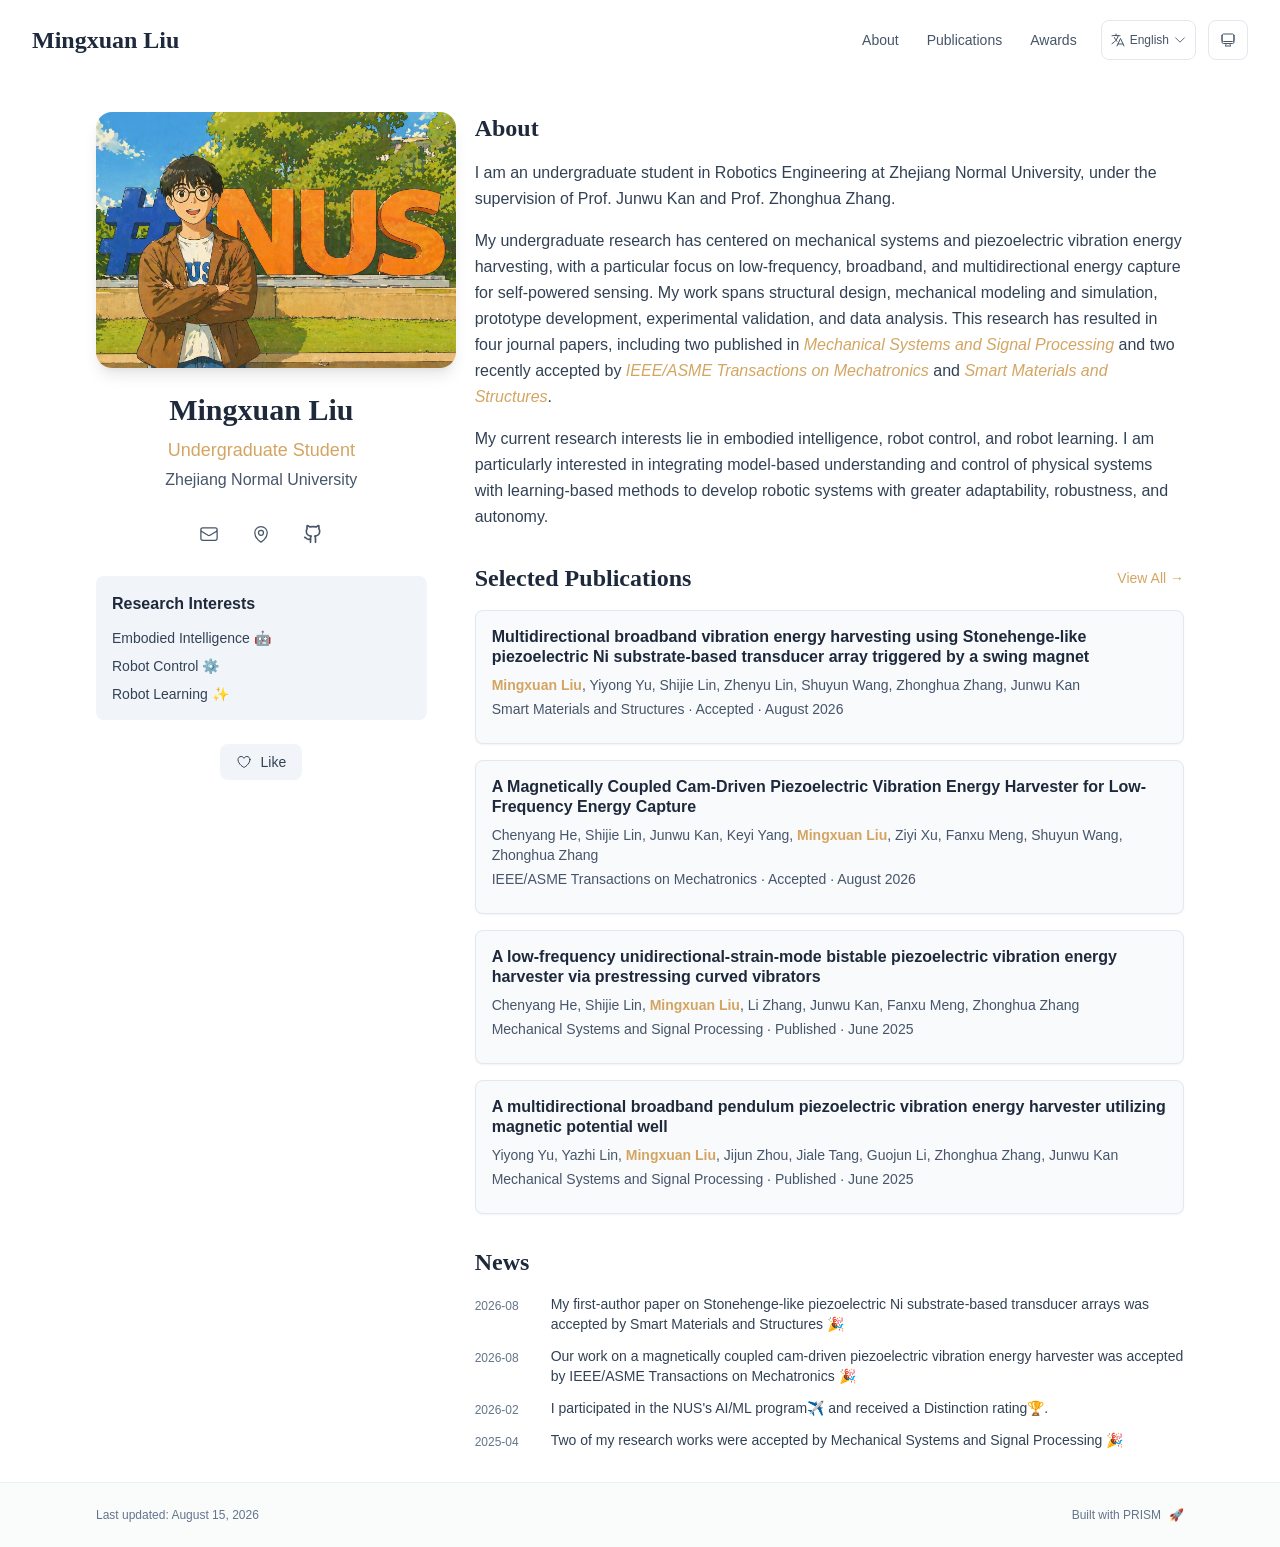
==== commit 764ee588: "Add files via upload" ====
--- a/index.html
+++ b/index.html
@@ -59,4 +59,4 @@
     }
   </script><title>Mingxuan Liu</title><meta name="description" content="Personal academic homepage of Mingxuan Liu."/><meta name="author" content="Mingxuan Liu"/><meta name="keywords" content="Mingxuan Liu,Undergraduate,Robotics,Research,Zhejiang Normal University"/><meta name="creator" content="Mingxuan Liu"/><meta name="publisher" content="Mingxuan Liu"/><meta property="og:title" content="Mingxuan Liu"/><meta property="og:description" content="Personal academic homepage of Mingxuan Liu."/><meta property="og:site_name" content="Mingxuan Liu&#x27;s Academic Website"/><meta property="og:locale" content="en_US"/><meta property="og:type" content="website"/><meta name="twitter:card" content="summary"/><meta name="twitter:title" content="Mingxuan Liu"/><meta name="twitter:description" content="Personal academic homepage of Mingxuan Liu."/><link rel="icon" href="/favicon.svg"/><script>document.querySelectorAll('body link[rel="icon"], body link[rel="apple-touch-icon"]').forEach(el => document.head.appendChild(el))</script><script src="/_next/static/chunks/polyfills-42372ed130431b0a.js" noModule=""></script></head><body class="font-sans antialiased"><div style="visibility:hidden"><nav class="fixed top-0 left-0 right-0 z-50" data-headlessui-state=""><div class="transition-all duration-300 ease-out bg-transparent" style="transform:translateY(-100px)"><div class="max-w-7xl mx-auto px-4 sm:px-6 lg:px-8"><div class="flex justify-between items-center h-16 lg:h-20"><div class="flex-shrink-0" tabindex="0"><a class="text-xl lg:text-2xl font-serif font-semibold text-primary hover:text-accent transition-colors duration-200" href="/">Mingxuan Liu</a></div><div class="hidden lg:block"><div class="ml-10 flex items-center space-x-3"><div class="relative flex items-baseline space-x-1"><a data-nav-href="/" class="relative px-3 py-2 text-sm font-medium rounded-lg transition-colors duration-150 text-primary" href="/">About</a><a data-nav-href="/publications" class="relative px-3 py-2 text-sm font-medium rounded-lg transition-colors duration-150 text-neutral-600" href="/publications/">Publications</a><a data-nav-href="/awards" class="relative px-3 py-2 text-sm font-medium rounded-lg transition-colors duration-150 text-neutral-600" href="/awards/">Awards</a></div><div class="flex items-center justify-center w-14 h-10 rounded-lg border border-neutral-200 dark:border-[rgba(148,163,184,0.24)] bg-background dark:bg-neutral-800"><div class="w-6 h-4 rounded bg-neutral-300 animate-pulse"></div></div><div class="flex items-center justify-center w-10 h-10 rounded-lg border border-neutral-200 dark:border-[rgba(148,163,184,0.24)] bg-background dark:bg-neutral-800"><div class="w-4 h-4 rounded-full bg-neutral-300 animate-pulse"></div></div></div></div><div class="lg:hidden flex items-center space-x-2"><div class="flex items-center justify-center w-14 h-10 rounded-lg border border-neutral-200 dark:border-[rgba(148,163,184,0.24)] bg-background dark:bg-neutral-800"><div class="w-6 h-4 rounded bg-neutral-300 animate-pulse"></div></div><div class="flex items-center justify-center w-10 h-10 rounded-lg border border-neutral-200 dark:border-[rgba(148,163,184,0.24)] bg-background dark:bg-neutral-800"><div class="w-4 h-4 rounded-full bg-neutral-300 animate-pulse"></div></div><button class="inline-flex items-center justify-center p-2 rounded-md text-neutral-600 hover:text-primary hover:bg-neutral-100 dark:hover:bg-neutral-800 focus:outline-none focus:ring-2 focus:ring-inset focus:ring-accent transition-colors duration-200" id="headlessui-disclosure-button-«R7pdb»" type="button" aria-expanded="false" data-headlessui-state=""><span class="sr-only">Open main menu</span><div><svg xmlns="http://www.w3.org/2000/svg" fill="none" viewBox="0 0 24 24" stroke-width="1.5" stroke="currentColor" aria-hidden="true" data-slot="icon" class="block h-6 w-6"><path stroke-linecap="round" stroke-linejoin="round" d="M3.75 6.75h16.5M3.75 12h16.5m-16.5 5.25h16.5"></path></svg></div></button></div></div></div></div></nav><main class="min-h-screen pt-16 lg:pt-20"><div class="max-w-6xl mx-auto px-4 sm:px-6 lg:px-8 py-8 bg-background min-h-screen"><div class="grid grid-cols-1 lg:grid-cols-3 gap-12"><div class="lg:col-span-1"><div class="sticky top-8" style="opacity:0;transform:translateY(20px)"><div class="w-90 h-64 mx-auto mb-6 rounded-2xl overflow-hidden shadow-lg hover:shadow-xl transition-all duration-200 hover:scale-105"><img alt="Mingxuan Liu" width="256" height="256" decoding="async" data-nimg="1" class="w-full h-full object-cover object-[48%_center]" style="color:transparent" src="/bio.jpg"/></div><div class="text-center mb-6"><h1 class="text-3xl font-serif font-bold text-primary mb-2">Mingxuan Liu</h1><p class="text-lg text-accent font-medium mb-1">Undergraduate Student</p><p class="text-neutral-600 mb-2">Zhejiang Normal University</p></div><div class="flex flex-wrap justify-center gap-3 sm:gap-4 mb-6 relative px-2"><div class="relative"><button class="p-2 sm:p-2 transition-colors duration-200 text-neutral-600 dark:text-neutral-400 hover:text-accent" aria-label="Email"><svg xmlns="http://www.w3.org/2000/svg" fill="none" viewBox="0 0 24 24" stroke-width="1.5" stroke="currentColor" aria-hidden="true" data-slot="icon" class="h-5 w-5"><path stroke-linecap="round" stroke-linejoin="round" d="M21.75 6.75v10.5a2.25 2.25 0 0 1-2.25 2.25h-15a2.25 2.25 0 0 1-2.25-2.25V6.75m19.5 0A2.25 2.25 0 0 0 19.5 4.5h-15a2.25 2.25 0 0 0-2.25 2.25m19.5 0v.243a2.25 2.25 0 0 1-1.07 1.916l-7.5 4.615a2.25 2.25 0 0 1-2.36 0L3.32 8.91a2.25 2.25 0 0 1-1.07-1.916V6.75"></path></svg></button></div><div class="relative"><button class="p-2 sm:p-2 transition-colors duration-200 text-neutral-600 dark:text-neutral-400 hover:text-accent" aria-label="Location"><svg xmlns="http://www.w3.org/2000/svg" fill="none" viewBox="0 0 24 24" stroke-width="1.5" stroke="currentColor" aria-hidden="true" data-slot="icon" class="h-5 w-5"><path stroke-linecap="round" stroke-linejoin="round" d="M15 10.5a3 3 0 1 1-6 0 3 3 0 0 1 6 0Z"></path><path stroke-linecap="round" stroke-linejoin="round" d="M19.5 10.5c0 7.142-7.5 11.25-7.5 11.25S4.5 17.642 4.5 10.5a7.5 7.5 0 1 1 15 0Z"></path></svg></button></div><a href="https://github.com/MingxuanLiu567" target="_blank" rel="noopener noreferrer" class="p-2 sm:p-2 text-neutral-600 dark:text-neutral-400 hover:text-accent transition-colors duration-200" aria-label="GitHub"><svg xmlns="http://www.w3.org/2000/svg" width="24" height="24" viewBox="0 0 24 24" fill="none" stroke="currentColor" stroke-width="2" stroke-linecap="round" stroke-linejoin="round" class="lucide lucide-github h-5 w-5" aria-hidden="true"><path d="M15 22v-4a4.8 4.8 0 0 0-1-3.5c3 0 6-2 6-5.5.08-1.25-.27-2.48-1-3.5.28-1.15.28-2.35 0-3.5 0 0-1 0-3 1.5-2.64-.5-5.36-.5-8 0C6 2 5 2 5 2c-.3 1.15-.3 2.35 0 3.5A5.403 5.403 0 0 0 4 9c0 3.5 3 5.5 6 5.5-.39.49-.68 1.05-.85 1.65-.17.6-.22 1.23-.15 1.85v4"></path><path d="M9 18c-4.51 2-5-2-7-2"></path></svg></a></div><div class="bg-neutral-100 dark:bg-neutral-800 rounded-lg p-4 mb-6 hover:shadow-lg transition-all duration-200 hover:scale-[1.02]"><h3 class="font-semibold text-primary mb-3">Research Interests</h3><div class="space-y-2 text-sm text-neutral-700 dark:text-neutral-500"><div>Embodied Intelligence 🤖</div><div>Robot Control ⚙️</div><div>Robot Learning ✨</div></div></div><div class="flex justify-center"><div class="relative"><button class="flex items-center space-x-2 px-4 py-2 rounded-lg font-medium text-sm transition-all duration-200 bg-neutral-100 dark:bg-neutral-800 text-neutral-700 dark:text-neutral-500 hover:bg-red-50 dark:hover:bg-red-900/20 hover:text-red-600 dark:hover:text-red-400 cursor-pointer" tabindex="0"><svg xmlns="http://www.w3.org/2000/svg" fill="none" viewBox="0 0 24 24" stroke-width="1.5" stroke="currentColor" aria-hidden="true" data-slot="icon" class="h-4 w-4"><path stroke-linecap="round" stroke-linejoin="round" d="M21 8.25c0-2.485-2.099-4.5-4.688-4.5-1.935 0-3.597 1.126-4.312 2.733-.715-1.607-2.377-2.733-4.313-2.733C5.1 3.75 3 5.765 3 8.25c0 7.22 9 12 9 12s9-4.78 9-12Z"></path></svg><span>Like</span></button></div></div></div></div><div class="lg:col-span-2 space-y-8"><section id="about" class="scroll-mt-24 space-y-8"><section style="opacity:0;transform:translateY(20px)"><h2 class="text-2xl font-serif font-bold text-primary mb-4">About</h2><div class="text-neutral-700 dark:text-neutral-600 leading-relaxed"><p class="mb-4 last:mb-0">I am an undergraduate student in Robotics Engineering at Zhejiang Normal University, under the supervision of Prof. Junwu Kan and Prof. Zhonghua Zhang.</p>
 <p class="mb-4 last:mb-0">My undergraduate research has centered on mechanical systems and piezoelectric vibration energy harvesting, with a particular focus on low-frequency, broadband, and multidirectional energy capture for self-powered sensing. My work spans structural design, mechanical modeling and simulation, prototype development, experimental validation, and data analysis. This research has resulted in four journal papers, including two published in <em class="italic font-medium text-accent">Mechanical Systems and Signal Processing</em> and two recently accepted by <em class="italic font-medium text-accent">IEEE/ASME Transactions on Mechatronics</em> and <em class="italic font-medium text-accent">Smart Materials and Structures</em>.</p>
-<p class="mb-4 last:mb-0">My current research interests lie in embodied intelligence, robot control, and robot learning. I am particularly interested in integrating model-based understanding and control of physical systems with learning-based methods to develop robotic systems with greater adaptability, robustness, and autonomy.</p></div></section><section style="opacity:0;transform:translateY(20px)"><div class="flex items-center justify-between mb-4"><h2 class="text-2xl font-serif font-bold text-primary">Selected Publications</h2><a class="text-accent hover:text-accent-dark text-sm font-medium transition-all duration-200 rounded hover:bg-accent/10 hover:shadow-sm" href="/publications/">View All<!-- --> →</a></div><div class="space-y-4"><div class="bg-neutral-50 dark:bg-neutral-800 p-4 rounded-lg shadow-sm border border-neutral-200 dark:border-[rgba(148,163,184,0.24)] hover:shadow-lg transition-all duration-200 hover:scale-[1.02]" style="opacity:0;transform:translateY(20px)"><h3 class="font-semibold text-primary mb-2 leading-tight">Multidirectional broadband vibration energy harvesting using Stonehenge-like piezoelectric Ni substrate-based transducer array triggered by a swing magnet</h3><p class="text-sm text-neutral-600 dark:text-neutral-500 mb-1"><span><span class="font-semibold text-accent ">Mingxuan Liu</span>, </span><span><span class=" ">Yiyong Yu</span>, </span><span><span class=" ">Shijie Lin</span>, </span><span><span class=" ">Zhenyu Lin</span>, </span><span><span class=" ">Shuyun Wang</span>, </span><span><span class=" ">Zhonghua Zhang</span>, </span><span><span class=" ">Junwu Kan</span></span></p><p class="text-sm text-neutral-600 dark:text-neutral-500 mb-2">Smart Materials and Structures<!-- --> · <!-- -->Accepted<!-- --> · <!-- -->August <!-- -->2026</p></div><div class="bg-neutral-50 dark:bg-neutral-800 p-4 rounded-lg shadow-sm border border-neutral-200 dark:border-[rgba(148,163,184,0.24)] hover:shadow-lg transition-all duration-200 hover:scale-[1.02]" style="opacity:0;transform:translateY(20px)"><h3 class="font-semibold text-primary mb-2 leading-tight">A Magnetically Coupled Cam-Driven Piezoelectric Vibration Energy Harvester for Low-Frequency Energy Capture</h3><p class="text-sm text-neutral-600 dark:text-neutral-500 mb-1"><span><span class=" ">Chenyang He</span>, </span><span><span class=" ">Shijie Lin</span>, </span><span><span class=" ">Junwu Kan</span>, </span><span><span class=" ">Keyi Yang</span>, </span><span><span class="font-semibold text-accent ">Mingxuan Liu</span>, </span><span><span class=" ">Ziyi Xu</span>, </span><span><span class=" ">Fanxu Meng</span>, </span><span><span class=" ">Shuyun Wang</span>, </span><span><span class=" ">Zhonghua Zhang</span></span></p><p class="text-sm text-neutral-600 dark:text-neutral-500 mb-2">IEEE/ASME Transactions on Mechatronics<!-- --> · <!-- -->Accepted<!-- --> · <!-- -->August <!-- -->2026</p></div><div class="bg-neutral-50 dark:bg-neutral-800 p-4 rounded-lg shadow-sm border border-neutral-200 dark:border-[rgba(148,163,184,0.24)] hover:shadow-lg transition-all duration-200 hover:scale-[1.02]" style="opacity:0;transform:translateY(20px)"><h3 class="font-semibold text-primary mb-2 leading-tight">A low-frequency unidirectional-strain-mode bistable piezoelectric vibration energy harvester via prestressing curved vibrators</h3><p class="text-sm text-neutral-600 dark:text-neutral-500 mb-1"><span><span class=" ">Chenyang He</span>, </span><span><span class=" ">Shijie Lin</span>, </span><span><span class="font-semibold text-accent ">Mingxuan Liu</span>, </span><span><span class=" ">Li Zhang</span>, </span><span><span class=" ">Junwu Kan</span>, </span><span><span class=" ">Fanxu Meng</span>, </span><span><span class=" ">Zhonghua Zhang</span></span></p><p class="text-sm text-neutral-600 dark:text-neutral-500 mb-2">Mechanical Systems and Signal Processing<!-- --> · <!-- -->Published<!-- --> · <!-- -->June <!-- -->2025</p></div><div class="bg-neutral-50 dark:bg-neutral-800 p-4 rounded-lg shadow-sm border border-neutral-200 dark:border-[rgba(148,163,184,0.24)] hover:shadow-lg transition-all duration-200 hover:scale-[1.02]" style="opacity:0;transform:translateY(20px)"><h3 class="font-semibold text-primary mb-2 leading-tight">A multidirectional broadband pendulum piezoelectric vibration energy harvester utilizing magnetic potential well</h3><p class="text-sm text-neutral-600 dark:text-neutral-500 mb-1"><span><span class=" ">Yiyong Yu</span>, </span><span><span class=" ">Yazhi Lin</span>, </span><span><span class="font-semibold text-accent ">Mingxuan Liu</span>, </span><span><span class=" ">Jijun Zhou</span>, </span><span><span class=" ">Jiale Tang</span>, </span><span><span class=" ">Guojun Li</span>, </span><span><span class=" ">Zhonghua Zhang</span>, </span><span><span class=" ">Junwu Kan</span></span></p><p class="text-sm text-neutral-600 dark:text-neutral-500 mb-2">Mechanical Systems and Signal Processing<!-- --> · <!-- -->Published<!-- --> · <!-- -->June <!-- -->2025</p></div></div></section><section style="opacity:0;transform:translateY(20px)"><h2 class="text-2xl font-serif font-bold text-primary mb-4">News</h2><div class="space-y-3"><div class="flex items-start space-x-3"><span class="text-xs text-neutral-500 mt-1 w-16 flex-shrink-0">2026-08</span><p class="text-sm text-neutral-700">My first-author paper on Stonehenge-like piezoelectric Ni substrate-based transducer arrays was accepted by Smart Materials and Structures 🎉</p></div><div class="flex items-start space-x-3"><span class="text-xs text-neutral-500 mt-1 w-16 flex-shrink-0">2026-08</span><p class="text-sm text-neutral-700">Our work on a magnetically coupled cam-driven piezoelectric vibration energy harvester was accepted by IEEE/ASME Transactions on Mechatronics 🎉</p></div><div class="flex items-start space-x-3"><span class="text-xs text-neutral-500 mt-1 w-16 flex-shrink-0">2026-02</span><p class="text-sm text-neutral-700">I participated in the NUS&#x27;s AI/ML program✈️ and received a Distinction rating🏆.</p></div><div class="flex items-start space-x-3"><span class="text-xs text-neutral-500 mt-1 w-16 flex-shrink-0">2025-04</span><p class="text-sm text-neutral-700">Two of my research works were accepted by Mechanical Systems and Signal Processing 🎉</p></div></div></section></section></div></div></div><!--$--><!--/$--><!--$--><!--/$--></main><footer class="border-t border-neutral-200/50 bg-neutral-50/50 dark:bg-neutral-900/50 dark:border-neutral-700/50"><div class="max-w-6xl mx-auto px-4 sm:px-6 lg:px-8 py-6"><div class="flex flex-col sm:flex-row justify-between items-center gap-2"><p class="text-xs text-neutral-500">Last updated<!-- -->: <!-- -->August 15, 2026</p><p class="text-xs text-neutral-500 flex items-center"><a href="https://github.com/xyjoey/PRISM" target="_blank" rel="noopener noreferrer">Built with PRISM</a><span class="ml-2">🚀</span></p></div></div></footer></div><script src="/_next/static/chunks/webpack-af78f5c2c11af041.js" async=""></script><script>(self.__next_f=self.__next_f||[]).push([0])</script><script>self.__next_f.push([1,"1:\"$Sreact.fragment\"\n3:I[3719,[\"461\",\"static/chunks/461-a9a5d7b05a71d978.js\",\"874\",\"static/chunks/874-6cc630662f3664af.js\",\"291\",\"static/chunks/291-e39730cc9327e39b.js\",\"177\",\"static/chunks/app/layout-7481d956c9ba28b5.js\"],\"ThemeProvider\"]\n4:I[310,[\"461\",\"static/chunks/461-a9a5d7b05a71d978.js\",\"874\",\"static/chunks/874-6cc630662f3664af.js\",\"291\",\"static/chunks/291-e39730cc9327e39b.js\",\"177\",\"static/chunks/app/layout-7481d956c9ba28b5.js\"],\"LocaleProvider\"]\n5:I[4574,[\"461\",\"static/chunks/461-a9a5d7b05a71d978.js\",\"874\",\"static/chunks/874-6cc630662f3664af.js\",\"291\",\"static/chunks/291-e39730cc9327e39b.js\",\"177\",\"static/chunks/app/layout-7481d956c9ba28b5.js\"],\"default\"]\n6:I[7555,[],\"\"]\n7:I[1295,[],\"\"]\n8:I[2548,[\"461\",\"static/chunks/461-a9a5d7b05a71d978.js\",\"874\",\"static/chunks/874-6cc630662f3664af.js\",\"291\",\"static/chunks/291-e39730cc9327e39b.js\",\"177\",\"static/chunks/app/layout-7481d956c9ba28b5.js\"],\"default\"]\n9:I[6613,[\"461\",\"static/chunks/461-a9a5d7b05a71d978.js\",\"378\",\"static/chunks/378-5449de1b51ff7dc2.js\",\"874\",\"static/chunks/874-6cc630662f3664af.js\",\"748\",\"static/chunks/748-6cada8c09e3e95da.js\",\"974\",\"static/chunks/app/page-82c1eb11b641ca51.js\"],\"default\"]\n13:I[9665,[],\"MetadataBoundary\"]\n15:I[9665,[],\"OutletBoundary\"]\n18:I[4911,[],\"AsyncMetadataOutlet\"]\n1a:I[9665,[],\"ViewportBoundary\"]\n1c:I[6614,[],\"\"]\n:HL[\"/_next/static/css/08f35fa63c8dd630.css\",\"style\"]\n2:T590,\n    try {\n      const cfg = {\"enabled\":true,\"locales\":[\"zh\",\"en\"],\"defaultLocale\":\"en\",\"mode\":\"auto\",\"fixedLocale\":\"en\",\"persist\":true,\"switcher\":true,\"labels\":{\"zh\":\"中文\",\"en\":\"English\"}};\n      const storageKey = 'locale-storage';\n      const normalize = (value) =\u003e typeof value === 'string' ? value.trim().replace('_', '-').toLowerCase() : '';\n      const matchLocale = (candidate) =\u003e {\n        const normalized = normalize(candidate);\n        if (!normalized) return null;\n        if (cfg.locales.includes(normalized)) return normalized;\n        const language = normalized.split('-')[0];\n        if (cfg.locales.includes(language)) return language;\n     "])</script><script>self.__next_f.push([1,"   return null;\n      };\n\n      let resolved = null;\n\n      if (cfg.persist) {\n        resolved = matchLocale(localStorage.getItem(storageKey));\n      }\n\n      if (!resolved) {\n        if (cfg.mode === 'fixed') {\n          resolved = cfg.fixedLocale;\n        } else {\n          resolved = matchLocale(navigator.language);\n        }\n      }\n\n      if (!resolved) {\n        resolved = cfg.defaultLocale;\n      }\n\n      const root = document.documentElement;\n      root.lang = resolved;\n      root.setAttribute('data-locale', resolved);\n\n      if (cfg.persist) {\n        localStorage.setItem(storageKey, resolved);\n      }\n    } catch (e) {\n      const root = document.documentElement;\n      root.lang = 'en';\n      root.setAttribute('data-locale', 'en');\n    }\n  a:T762,Vibration energy harvesting using piezoelectric transduction becomes increasingly popular as a promising alternative to electrochemical batteries for powering low-power wireless and portable electronic devices. A low-frequency unidirectional-strain-mode bistable piezoelectric vibration energy harvester (USB-PVEH) is proposed to offer a viable solution to the possible damage caused by the bidirectional deformation of piezoelectric plates in this paper. The salient characteristics of the USB-PVEH were that bistable vibration energy harvesting was implemented via the unidirectional-strain piezoelectric vibrators which were constructed by prepressuring two initially-curved piezoelectric plates. Also, the deformation of pre-bent piezoelectric vibrators subjected to the unidirectional compressive strain wasn’t directly induced by the external vibration source but triggered indirectly by the elastic beam. To prove the structural feasibility and ascertain the influence of adjustable magnet installation parameters on the energy harvester, the theoretical investigation, simulation, fabrication and experimental testing were conducted. The results showed that the potential well structure in nonlinear magnetic force can be altered by adjusting installation parameters suc"])</script><script>self.__next_f.push([1,"h as the horizontal distance, vertical distance and installation angle of the adjustable magnet, thereby modifying the dynamic performance of the energy harvester. Additionally, the USB-PVEH exhibited an optimal parameter combination (d = 14 mm, h = 6 mm, α = 67.5°), where the natural frequency was 16 Hz and the effective bandwidth was 19.6 Hz. Furthermore, the maximum output power of the USB-PVEH could reach 5.27 mW at 16 Hz with the optimal load resistance of 70 kΩ. Consequently, it is expected that the USB-PVEH can provide reference for the structural design of PVEH in high-amplitude environments.b:T9a5,"])</script><script>self.__next_f.push([1,"@article{HE2025112692,\n  title = {A low-frequency unidirectional-strain-mode bistable piezoelectric vibration energy harvester via prestressing curved vibrators},\n  journal = {Mechanical Systems and Signal Processing},\n  volume = {232},\n  pages = {112692},\n  year = {2025},\n  month = {jun},\n  issn = {0888-3270},\n  doi = {10.1016/j.ymssp.2025.112692},\n  url = {https://www.sciencedirect.com/science/article/pii/S0888327025003930},\n  author = {Chenyang He and Shijie Lin and Mingxuan Liu and Li Zhang and Junwu Kan and Fanxu Meng and Zhonghua Zhang},\n  abstract = {Vibration energy harvesting using piezoelectric transduction becomes increasingly popular as a promising alternative to electrochemical batteries for powering low-power wireless and portable electronic devices. A low-frequency unidirectional-strain-mode bistable piezoelectric vibration energy harvester (USB-PVEH) is proposed to offer a viable solution to the possible damage caused by the bidirectional deformation of piezoelectric plates in this paper. The salient characteristics of the USB-PVEH were that bistable vibration energy harvesting was implemented via the unidirectional-strain piezoelectric vibrators which were constructed by prepressuring two initially-curved piezoelectric plates. Also, the deformation of pre-bent piezoelectric vibrators subjected to the unidirectional compressive strain wasn’t directly induced by the external vibration source but triggered indirectly by the elastic beam. To prove the structural feasibility and ascertain the influence of adjustable magnet installation parameters on the energy harvester, the theoretical investigation, simulation, fabrication and experimental testing were conducted. The results showed that the potential well structure in nonlinear magnetic force can be altered by adjusting installation parameters such as the horizontal distance, vertical distance and installation angle of the adjustable magnet, thereby modifying the dynamic performance of the energy harvester. Additionally, the USB-PVEH exhibited an optimal parameter combination (d = 14 mm, h = 6 mm, α = 67.5°), where the natural frequency was 16 Hz and the effective bandwidth was 19.6 Hz. Furthermore, the maximum output power of the USB-PVEH could reach 5.27 mW at 16 Hz with the optimal load resistance of 70 kΩ. Consequently, it is expected that the USB-PVEH can provide reference for the structural design of PVEH in high-amplitude environments.}\n}"])</script><script>self.__next_f.push([1,"c:T56c,Harvesting energy from environmental vibrations using piezoelectric mechanism had attracted much attention for powering wireless sensors over the past decades. To enhance the environmental adaptability of energy harvesters, a multidirectional broadband pendulum piezoelectric vibration energy harvester utilizing magnetic potential well (MPW-PVEH) is proposed in this paper. The MPW-PVEH consists of piezoelectric cantilever beams and a multi-directional pendulum which can oscillate in any direction and pluck the piezoelectric cantilever beam to only yield unidirectional compressive stress. Theoretical analyses and experimental tests were carried out to verify the feasibility of the harvester. The results showed that MPW-PVEH was capable of harvesting horizontal omnidirectional vibration energy between 7 Hz and 10.5 Hz by adjusting the proof mass and torsion radius. Moreover, the operating band of the harvester could be broadened from 4 Hz to 14 Hz by adjusting the magnet distance. The maximum power fluctuation of MPW-PVEH was only 12 % at any horizontal excitation angle, which indicated that MPW-PVEH had good multidirectional consistency. Additionally, the optimum output power of MPW-PVEH could reach 15.6 mW with the load resistance of 90 kΩ at 8 Hz. Furthermore, MPW-PVEH could light 250 LEDs as well as power a temperature sensor and a transmitter module continuously.d:T7a8,@article{YU2025112730,\n  title = {A multidirectional broadband pendulum piezoelectric vibration energy harvester utilizing magnetic potential well},\n  journal = {Mechanical Systems and Signal Processing},\n  volume = {232},\n  pages = {112730},\n  year = {2025},\n  month = {jun},\n  issn = {0888-3270},\n  doi = {10.1016/j.ymssp.2025.112730},\n  url = {https://www.sciencedirect.com/science/article/pii/S0888327025004315},\n  author = {Yiyong Yu and Yazhi Lin and Mingxuan Liu and Jijun Zhou and Jiale Tang and Guojun Li and Zhonghua Zhang and Junwu Kan},\n  abstract = {Harvesting energy from environmental vibrations using piezoelectric mechanism had a"])</script><script>self.__next_f.push([1,"ttracted much attention for powering wireless sensors over the past decades. To enhance the environmental adaptability of energy harvesters, a multidirectional broadband pendulum piezoelectric vibration energy harvester utilizing magnetic potential well (MPW-PVEH) is proposed in this paper. The MPW-PVEH consists of piezoelectric cantilever beams and a multi-directional pendulum which can oscillate in any direction and pluck the piezoelectric cantilever beam to only yield unidirectional compressive stress. Theoretical analyses and experimental tests were carried out to verify the feasibility of the harvester. The results showed that MPW-PVEH was capable of harvesting horizontal omnidirectional vibration energy between 7 Hz and 10.5 Hz by adjusting the proof mass and torsion radius. Moreover, the operating band of the harvester could be broadened from 4 Hz to 14 Hz by adjusting the magnet distance. The maximum power fluctuation of MPW-PVEH was only 12 % at any horizontal excitation angle, which indicated that MPW-PVEH had good multidirectional consistency. Additionally, the optimum output power of MPW-PVEH could reach 15.6 mW with the load resistance of 90 kΩ at 8 Hz. Furthermore, MPW-PVEH could light 250 LEDs as well as power a temperature sensor and a transmitter module continuously.}\n}e:T417,I am an undergraduate student in Robotics Engineering at Zhejiang Normal University, under the supervision of Prof. Junwu Kan and Prof. Zhonghua Zhang.\n\nMy undergraduate research has centered on mechanical systems and piezoelectric vibration energy harvesting, with a particular focus on low-frequency, broadband, and multidirectional energy capture for self-powered sensing. My work spans structural design, mechanical modeling and simulation, prototype development, experimental validation, and data analysis. This research has resulted in four journal papers, including two published in *Mechanical Systems and Signal Processing* and two recently accepted by *IEEE/ASME Transactions on Mechatronics* and *Smart Materials and"])</script><script>self.__next_f.push([1," Structures*.\n\nMy current research interests lie in embodied intelligence, robot control, and robot learning. I am particularly interested in integrating model-based understanding and control of physical systems with learning-based methods to develop robotic systems with greater adaptability, robustness, and autonomy.\nf:T762,Vibration energy harvesting using piezoelectric transduction becomes increasingly popular as a promising alternative to electrochemical batteries for powering low-power wireless and portable electronic devices. A low-frequency unidirectional-strain-mode bistable piezoelectric vibration energy harvester (USB-PVEH) is proposed to offer a viable solution to the possible damage caused by the bidirectional deformation of piezoelectric plates in this paper. The salient characteristics of the USB-PVEH were that bistable vibration energy harvesting was implemented via the unidirectional-strain piezoelectric vibrators which were constructed by prepressuring two initially-curved piezoelectric plates. Also, the deformation of pre-bent piezoelectric vibrators subjected to the unidirectional compressive strain wasn’t directly induced by the external vibration source but triggered indirectly by the elastic beam. To prove the structural feasibility and ascertain the influence of adjustable magnet installation parameters on the energy harvester, the theoretical investigation, simulation, fabrication and experimental testing were conducted. The results showed that the potential well structure in nonlinear magnetic force can be altered by adjusting installation parameters such as the horizontal distance, vertical distance and installation angle of the adjustable magnet, thereby modifying the dynamic performance of the energy harvester. Additionally, the USB-PVEH exhibited an optimal parameter combination (d = 14 mm, h = 6 mm, α = 67.5°), where the natural frequency was 16 Hz and the effective bandwidth was 19.6 Hz. Furthermore, the maximum output power of the USB-PVEH could reach 5.27 mW at 16 Hz with the "])</script><script>self.__next_f.push([1,"optimal load resistance of 70 kΩ. Consequently, it is expected that the USB-PVEH can provide reference for the structural design of PVEH in high-amplitude environments.10:T9a5,"])</script><script>self.__next_f.push([1,"@article{HE2025112692,\n  title = {A low-frequency unidirectional-strain-mode bistable piezoelectric vibration energy harvester via prestressing curved vibrators},\n  journal = {Mechanical Systems and Signal Processing},\n  volume = {232},\n  pages = {112692},\n  year = {2025},\n  month = {jun},\n  issn = {0888-3270},\n  doi = {10.1016/j.ymssp.2025.112692},\n  url = {https://www.sciencedirect.com/science/article/pii/S0888327025003930},\n  author = {Chenyang He and Shijie Lin and Mingxuan Liu and Li Zhang and Junwu Kan and Fanxu Meng and Zhonghua Zhang},\n  abstract = {Vibration energy harvesting using piezoelectric transduction becomes increasingly popular as a promising alternative to electrochemical batteries for powering low-power wireless and portable electronic devices. A low-frequency unidirectional-strain-mode bistable piezoelectric vibration energy harvester (USB-PVEH) is proposed to offer a viable solution to the possible damage caused by the bidirectional deformation of piezoelectric plates in this paper. The salient characteristics of the USB-PVEH were that bistable vibration energy harvesting was implemented via the unidirectional-strain piezoelectric vibrators which were constructed by prepressuring two initially-curved piezoelectric plates. Also, the deformation of pre-bent piezoelectric vibrators subjected to the unidirectional compressive strain wasn’t directly induced by the external vibration source but triggered indirectly by the elastic beam. To prove the structural feasibility and ascertain the influence of adjustable magnet installation parameters on the energy harvester, the theoretical investigation, simulation, fabrication and experimental testing were conducted. The results showed that the potential well structure in nonlinear magnetic force can be altered by adjusting installation parameters such as the horizontal distance, vertical distance and installation angle of the adjustable magnet, thereby modifying the dynamic performance of the energy harvester. Additionally, the USB-PVEH exhibited an optimal parameter combination (d = 14 mm, h = 6 mm, α = 67.5°), where the natural frequency was 16 Hz and the effective bandwidth was 19.6 Hz. Furthermore, the maximum output power of the USB-PVEH could reach 5.27 mW at 16 Hz with the optimal load resistance of 70 kΩ. Consequently, it is expected that the USB-PVEH can provide reference for the structural design of PVEH in high-amplitude environments.}\n}"])</script><script>self.__next_f.push([1,"11:T56c,Harvesting energy from environmental vibrations using piezoelectric mechanism had attracted much attention for powering wireless sensors over the past decades. To enhance the environmental adaptability of energy harvesters, a multidirectional broadband pendulum piezoelectric vibration energy harvester utilizing magnetic potential well (MPW-PVEH) is proposed in this paper. The MPW-PVEH consists of piezoelectric cantilever beams and a multi-directional pendulum which can oscillate in any direction and pluck the piezoelectric cantilever beam to only yield unidirectional compressive stress. Theoretical analyses and experimental tests were carried out to verify the feasibility of the harvester. The results showed that MPW-PVEH was capable of harvesting horizontal omnidirectional vibration energy between 7 Hz and 10.5 Hz by adjusting the proof mass and torsion radius. Moreover, the operating band of the harvester could be broadened from 4 Hz to 14 Hz by adjusting the magnet distance. The maximum power fluctuation of MPW-PVEH was only 12 % at any horizontal excitation angle, which indicated that MPW-PVEH had good multidirectional consistency. Additionally, the optimum output power of MPW-PVEH could reach 15.6 mW with the load resistance of 90 kΩ at 8 Hz. Furthermore, MPW-PVEH could light 250 LEDs as well as power a temperature sensor and a transmitter module continuously.12:T7a8,@article{YU2025112730,\n  title = {A multidirectional broadband pendulum piezoelectric vibration energy harvester utilizing magnetic potential well},\n  journal = {Mechanical Systems and Signal Processing},\n  volume = {232},\n  pages = {112730},\n  year = {2025},\n  month = {jun},\n  issn = {0888-3270},\n  doi = {10.1016/j.ymssp.2025.112730},\n  url = {https://www.sciencedirect.com/science/article/pii/S0888327025004315},\n  author = {Yiyong Yu and Yazhi Lin and Mingxuan Liu and Jijun Zhou and Jiale Tang and Guojun Li and Zhonghua Zhang and Junwu Kan},\n  abstract = {Harvesting energy from environmental vibrations using piezoelectric mechanism had"])</script><script>self.__next_f.push([1," attracted much attention for powering wireless sensors over the past decades. To enhance the environmental adaptability of energy harvesters, a multidirectional broadband pendulum piezoelectric vibration energy harvester utilizing magnetic potential well (MPW-PVEH) is proposed in this paper. The MPW-PVEH consists of piezoelectric cantilever beams and a multi-directional pendulum which can oscillate in any direction and pluck the piezoelectric cantilever beam to only yield unidirectional compressive stress. Theoretical analyses and experimental tests were carried out to verify the feasibility of the harvester. The results showed that MPW-PVEH was capable of harvesting horizontal omnidirectional vibration energy between 7 Hz and 10.5 Hz by adjusting the proof mass and torsion radius. Moreover, the operating band of the harvester could be broadened from 4 Hz to 14 Hz by adjusting the magnet distance. The maximum power fluctuation of MPW-PVEH was only 12 % at any horizontal excitation angle, which indicated that MPW-PVEH had good multidirectional consistency. Additionally, the optimum output power of MPW-PVEH could reach 15.6 mW with the load resistance of 90 kΩ at 8 Hz. Furthermore, MPW-PVEH could light 250 LEDs as well as power a temperature sensor and a transmitter module continuously.}\n}"])</script><script>self.__next_f.push([1,"0:{\"P\":null,\"b\":\"dcxc_hcq2--hQDA2NnZCj\",\"p\":\"\",\"c\":[\"\",\"\"],\"i\":false,\"f\":[[[\"\",{\"children\":[\"__PAGE__\",{}]},\"$undefined\",\"$undefined\",true],[\"\",[\"$\",\"$1\",\"c\",{\"children\":[[[\"$\",\"link\",\"0\",{\"rel\":\"stylesheet\",\"href\":\"/_next/static/css/08f35fa63c8dd630.css\",\"precedence\":\"next\",\"crossOrigin\":\"$undefined\",\"nonce\":\"$undefined\"}]],[\"$\",\"html\",null,{\"lang\":\"en\",\"className\":\"scroll-smooth\",\"suppressHydrationWarning\":true,\"children\":[[\"$\",\"head\",null,{\"children\":[[\"$\",\"link\",null,{\"rel\":\"icon\",\"href\":\"/favicon.svg\",\"type\":\"image/svg+xml\"}],[\"$\",\"link\",null,{\"rel\":\"dns-prefetch\",\"href\":\"https://jialeliu.com\"}],[\"$\",\"link\",null,{\"rel\":\"preconnect\",\"href\":\"https://jialeliu.com\",\"crossOrigin\":\"\"}],[\"$\",\"link\",null,{\"rel\":\"preload\",\"as\":\"font\",\"type\":\"font/woff2\",\"href\":\"https://jialeliu.com/fonts/georgiab.woff2\",\"crossOrigin\":\"\"}],[\"$\",\"script\",null,{\"dangerouslySetInnerHTML\":{\"__html\":\"\\n              try {\\n                const theme = localStorage.getItem('theme-storage');\\n                const parsed = theme ? JSON.parse(theme) : null;\\n                const setting = parsed?.state?.theme || 'system';\\n                const prefersDark = typeof window !== 'undefined' \u0026\u0026 window.matchMedia \u0026\u0026 window.matchMedia('(prefers-color-scheme: dark)').matches;\\n                const effective = setting === 'dark' ? 'dark' : (setting === 'light' ? 'light' : (prefersDark ? 'dark' : 'light'));\\n                var root = document.documentElement;\\n                root.classList.add(effective);\\n                root.setAttribute('data-theme', effective);\\n              } catch (e) {\\n                var root = document.documentElement;\\n                root.classList.add('light');\\n                root.setAttribute('data-theme', 'light');\\n              }\\n            \"}}],[\"$\",\"script\",null,{\"dangerouslySetInnerHTML\":{\"__html\":\"$2\"}}]]}],[\"$\",\"body\",null,{\"className\":\"font-sans antialiased\",\"children\":[\"$\",\"$L3\",null,{\"children\":[\"$\",\"$L4\",null,{\"config\":{\"enabled\":true,\"locales\":[\"zh\",\"en\"],\"defaultLocale\":\"en\",\"mode\":\"auto\",\"fixedLocale\":\"en\",\"persist\":true,\"switcher\":true,\"labels\":{\"zh\":\"中文\",\"en\":\"English\"}},\"children\":[[\"$\",\"$L5\",null,{\"items\":[{\"title\":\"About\",\"type\":\"page\",\"target\":\"about\",\"href\":\"/\"},{\"title\":\"Publications\",\"type\":\"page\",\"target\":\"publications\",\"href\":\"/publications\"},{\"title\":\"Awards\",\"type\":\"page\",\"target\":\"awards\",\"href\":\"/awards\"}],\"siteTitle\":\"Mingxuan Liu\",\"enableOnePageMode\":false,\"i18n\":\"$0:f:0:1:1:props:children:1:props:children:1:props:children:props:children:props:config\",\"itemsByLocale\":{\"zh\":[{\"title\":\"关于我\",\"type\":\"page\",\"target\":\"about\",\"href\":\"/\"},{\"title\":\"论文\",\"type\":\"page\",\"target\":\"publications\",\"href\":\"/publications\"},{\"title\":\"奖项\",\"type\":\"page\",\"target\":\"awards\",\"href\":\"/awards\"}],\"en\":[{\"title\":\"About\",\"type\":\"page\",\"target\":\"about\",\"href\":\"/\"},{\"title\":\"Publications\",\"type\":\"page\",\"target\":\"publications\",\"href\":\"/publications\"},{\"title\":\"Awards\",\"type\":\"page\",\"target\":\"awards\",\"href\":\"/awards\"}]},\"siteTitleByLocale\":{\"zh\":\"刘铭轩\",\"en\":\"Mingxuan Liu\"}}],[\"$\",\"main\",null,{\"className\":\"min-h-screen pt-16 lg:pt-20\",\"children\":[\"$\",\"$L6\",null,{\"parallelRouterKey\":\"children\",\"error\":\"$undefined\",\"errorStyles\":\"$undefined\",\"errorScripts\":\"$undefined\",\"template\":[\"$\",\"$L7\",null,{}],\"templateStyles\":\"$undefined\",\"templateScripts\":\"$undefined\",\"notFound\":[[[\"$\",\"title\",null,{\"children\":\"404: This page could not be found.\"}],[\"$\",\"div\",null,{\"style\":{\"fontFamily\":\"system-ui,\\\"Segoe UI\\\",Roboto,Helvetica,Arial,sans-serif,\\\"Apple Color Emoji\\\",\\\"Segoe UI Emoji\\\"\",\"height\":\"100vh\",\"textAlign\":\"center\",\"display\":\"flex\",\"flexDirection\":\"column\",\"alignItems\":\"center\",\"justifyContent\":\"center\"},\"children\":[\"$\",\"div\",null,{\"children\":[[\"$\",\"style\",null,{\"dangerouslySetInnerHTML\":{\"__html\":\"body{color:#000;background:#fff;margin:0}.next-error-h1{border-right:1px solid rgba(0,0,0,.3)}@media (prefers-color-scheme:dark){body{color:#fff;background:#000}.next-error-h1{border-right:1px solid rgba(255,255,255,.3)}}\"}}],[\"$\",\"h1\",null,{\"className\":\"next-error-h1\",\"style\":{\"display\":\"inline-block\",\"margin\":\"0 20px 0 0\",\"padding\":\"0 23px 0 0\",\"fontSize\":24,\"fontWeight\":500,\"verticalAlign\":\"top\",\"lineHeight\":\"49px\"},\"children\":404}],[\"$\",\"div\",null,{\"style\":{\"display\":\"inline-block\"},\"children\":[\"$\",\"h2\",null,{\"style\":{\"fontSize\":14,\"fontWeight\":400,\"lineHeight\":\"49px\",\"margin\":0},\"children\":\"This page could not be found.\"}]}]]}]}]],[]],\"forbidden\":\"$undefined\",\"unauthorized\":\"$undefined\"}]}],[\"$\",\"$L8\",null,{\"lastUpdated\":\"August 15, 2026\",\"lastUpdatedByLocale\":{\"zh\":\"2026年8月15日\",\"en\":\"August 15, 2026\"},\"defaultLocale\":\"en\"}]]}]}]}]]}]]}],{\"children\":[\"__PAGE__\",[\"$\",\"$1\",\"c\",{\"children\":[[\"$\",\"$L9\",null,{\"dataByLocale\":{\"zh\":{\"author\":{\"name\":\"刘铭轩\",\"title\":\"本科生\",\"institution\":\"浙江师范大学\",\"avatar\":\"/bio.jpg\"},\"social\":{\"email\":\"mingxuanliu0607@163.com\",\"location\":\"金华，浙江\",\"location_details\":[\"金华，浙江\"],\"github\":\"https://github.com/MingxuanLiu567\"},\"features\":{\"enable_likes\":true,\"enable_one_page_mode\":false},\"enableOnePageMode\":false,\"researchInterests\":[\"具身智能 🤖\",\"机器人控制 ⚙️\",\"机器人学习 ✨\"],\"pagesToShow\":[{\"type\":\"about\",\"id\":\"about\",\"sections\":[{\"id\":\"about\",\"type\":\"markdown\",\"source\":\"bio.md\",\"title\":\"关于我\",\"content\":\"我目前是浙江师范大学机器人工程专业本科生，在阚君武教授和张忠华教授的指导下开展研究。\\n\\n本科阶段，我的研究主要聚焦于机械系统与压电振动能量采集，重点关注面向自供能传感的低频、宽带和多方向振动能量捕获。相关工作涵盖结构设计、机械建模与仿真、样机研制、实验验证和数据分析。相关研究已形成4篇期刊论文，其中2篇发表于 *Mechanical Systems and Signal Processing*，另有2篇分别被 *IEEE/ASME Transactions on Mechatronics* 和 *Smart Materials and Structures* 接收。\\n\\n我目前主要关注具身智能、机器人控制与机器人学习，尤其希望探索如何将物理系统的模型认知与控制方法同数据驱动的学习方法相结合，从而提升机器人系统的适应性、鲁棒性与自主性。\\n\"},{\"id\":\"featured_publications\",\"type\":\"publications\",\"title\":\"精选论文\",\"filter\":\"selected\",\"limit\":5,\"publications\":[{\"id\":\"LIU2026SMS\",\"title\":\"Multidirectional broadband vibration energy harvesting using Stonehenge-like piezoelectric Ni substrate-based transducer array triggered by a swing magnet\",\"authors\":[{\"name\":\"Mingxuan Liu\",\"isHighlighted\":true,\"isCorresponding\":false,\"isCoAuthor\":false},{\"name\":\"Yiyong Yu\",\"isHighlighted\":false,\"isCorresponding\":false,\"isCoAuthor\":false},{\"name\":\"Shijie Lin\",\"isHighlighted\":false,\"isCorresponding\":false,\"isCoAuthor\":false},{\"name\":\"Zhenyu Lin\",\"isHighlighted\":false,\"isCorresponding\":false,\"isCoAuthor\":false},{\"name\":\"Shuyun Wang\",\"isHighlighted\":false,\"isCorresponding\":false,\"isCoAuthor\":false},{\"name\":\"Zhonghua Zhang\",\"isHighlighted\":false,\"isCorresponding\":false,\"isCoAuthor\":false},{\"name\":\"Junwu Kan\",\"isHighlighted\":false,\"isCorresponding\":false,\"isCoAuthor\":false}],\"year\":2026,\"month\":\"8\",\"type\":\"journal\",\"status\":\"accepted\",\"tags\":[],\"keywords\":\"$0:f:0:1:2:children:1:props:children:0:props:dataByLocale:zh:pagesToShow:0:sections:1:publications:0:tags\",\"researchArea\":\"machine-learning\",\"journal\":\"Smart Materials and Structures\",\"conference\":\"\",\"abstract\":\"\",\"description\":\"\",\"selected\":true,\"preview\":\"stonehenge.jpg\",\"bibtex\":\"@article{LIU2026SMS,\\n  title = {Multidirectional broadband vibration energy harvesting using Stonehenge-like piezoelectric Ni substrate-based transducer array triggered by a swing magnet},\\n  journal = {Smart Materials and Structures},\\n  year = {2026},\\n  month = {aug},\\n  author = {Mingxuan Liu and Yiyong Yu and Shijie Lin and Zhenyu Lin and Shuyun Wang and Zhonghua Zhang and Junwu Kan}\\n}\"},{\"id\":\"HE2026TMECH\",\"title\":\"A Magnetically Coupled Cam-Driven Piezoelectric Vibration Energy Harvester for Low-Frequency Energy Capture\",\"authors\":[{\"name\":\"Chenyang He\",\"isHighlighted\":false,\"isCorresponding\":false,\"isCoAuthor\":false},{\"name\":\"Shijie Lin\",\"isHighlighted\":false,\"isCorresponding\":false,\"isCoAuthor\":false},{\"name\":\"Junwu Kan\",\"isHighlighted\":false,\"isCorresponding\":false,\"isCoAuthor\":false},{\"name\":\"Keyi Yang\",\"isHighlighted\":false,\"isCorresponding\":false,\"isCoAuthor\":false},{\"name\":\"Mingxuan Liu\",\"isHighlighted\":true,\"isCorresponding\":false,\"isCoAuthor\":false},{\"name\":\"Ziyi Xu\",\"isHighlighted\":false,\"isCorresponding\":false,\"isCoAuthor\":false},{\"name\":\"Fanxu Meng\",\"isHighlighted\":false,\"isCorresponding\":false,\"isCoAuthor\":false},{\"name\":\"Shuyun Wang\",\"isHighlighted\":false,\"isCorresponding\":false,\"isCoAuthor\":false},{\"name\":\"Zhonghua Zhang\",\"isHighlighted\":false,\"isCorresponding\":false,\"isCoAuthor\":false}],\"year\":2026,\"month\":\"8\",\"type\":\"journal\",\"status\":\"accepted\",\"tags\":[],\"keywords\":\"$0:f:0:1:2:children:1:props:children:0:props:dataByLocale:zh:pagesToShow:0:sections:1:publications:1:tags\",\"researchArea\":\"machine-learning\",\"journal\":\"IEEE/ASME Transactions on Mechatronics\",\"conference\":\"\",\"doi\":\"10.1109/TMECH.2026.3722381\",\"abstract\":\"\",\"description\":\"\",\"selected\":true,\"preview\":\"cam-driven.png\",\"bibtex\":\"@article{HE2026TMECH,\\n  title = {A Magnetically Coupled Cam-Driven Piezoelectric Vibration Energy Harvester for Low-Frequency Energy Capture},\\n  journal = {IEEE/ASME Transactions on Mechatronics},\\n  year = {2026},\\n  month = {aug},\\n  doi = {10.1109/TMECH.2026.3722381},\\n  author = {Chenyang He and Shijie Lin and Junwu Kan and Keyi Yang and Mingxuan Liu and Ziyi Xu and Fanxu Meng and Shuyun Wang and Zhonghua Zhang}\\n}\"},{\"id\":\"HE2025112692\",\"title\":\"A low-frequency unidirectional-strain-mode bistable piezoelectric vibration energy harvester via prestressing curved vibrators\",\"authors\":[{\"name\":\"Chenyang He\",\"isHighlighted\":false,\"isCorresponding\":false,\"isCoAuthor\":false},{\"name\":\"Shijie Lin\",\"isHighlighted\":false,\"isCorresponding\":false,\"isCoAuthor\":false},{\"name\":\"Mingxuan Liu\",\"isHighlighted\":true,\"isCorresponding\":false,\"isCoAuthor\":false},{\"name\":\"Li Zhang\",\"isHighlighted\":false,\"isCorresponding\":false,\"isCoAuthor\":false},{\"name\":\"Junwu Kan\",\"isHighlighted\":false,\"isCorresponding\":false,\"isCoAuthor\":false},{\"name\":\"Fanxu Meng\",\"isHighlighted\":false,\"isCorresponding\":false,\"isCoAuthor\":false},{\"name\":\"Zhonghua Zhang\",\"isHighlighted\":false,\"isCorresponding\":false,\"isCoAuthor\":false}],\"year\":2025,\"month\":\"6\",\"type\":\"journal\",\"status\":\"published\",\"tags\":[\"Unidirectional deformation\",\"Magnetic plucking\",\"Piezoelectric energy harvester\",\"Magnetic frequency modulation\",\"Effective frequency bandwidth\"],\"keywords\":\"$0:f:0:1:2:children:1:props:children:0:props:dataByLocale:zh:pagesToShow:0:sections:1:publications:2:tags\",\"researchArea\":\"machine-learning\",\"journal\":\"Mechanical Systems and Signal Processing\",\"conference\":\"\",\"volume\":\"232\",\"pages\":\"112692\",\"doi\":\"10.1016/j.ymssp.2025.112692\",\"url\":\"https://www.sciencedirect.com/science/article/pii/S0888327025003930\",\"abstract\":\"$a\",\"description\":\"\",\"selected\":true,\"preview\":\"prebent.png\",\"bibtex\":\"$b\"},{\"id\":\"YU2025112730\",\"title\":\"A multidirectional broadband pendulum piezoelectric vibration energy harvester utilizing magnetic potential well\",\"authors\":[{\"name\":\"Yiyong Yu\",\"isHighlighted\":false,\"isCorresponding\":false,\"isCoAuthor\":false},{\"name\":\"Yazhi Lin\",\"isHighlighted\":false,\"isCorresponding\":false,\"isCoAuthor\":false},{\"name\":\"Mingxuan Liu\",\"isHighlighted\":true,\"isCorresponding\":false,\"isCoAuthor\":false},{\"name\":\"Jijun Zhou\",\"isHighlighted\":false,\"isCorresponding\":false,\"isCoAuthor\":false},{\"name\":\"Jiale Tang\",\"isHighlighted\":false,\"isCorresponding\":false,\"isCoAuthor\":false},{\"name\":\"Guojun Li\",\"isHighlighted\":false,\"isCorresponding\":false,\"isCoAuthor\":false},{\"name\":\"Zhonghua Zhang\",\"isHighlighted\":false,\"isCorresponding\":false,\"isCoAuthor\":false},{\"name\":\"Junwu Kan\",\"isHighlighted\":false,\"isCorresponding\":false,\"isCoAuthor\":false}],\"year\":2025,\"month\":\"6\",\"type\":\"journal\",\"status\":\"published\",\"tags\":[\"Piezoelectric transduction\",\"Vibration energy harvester\",\"Multi-direction\",\"Frequency tuning\"],\"keywords\":\"$0:f:0:1:2:children:1:props:children:0:props:dataByLocale:zh:pagesToShow:0:sections:1:publications:3:tags\",\"researchArea\":\"machine-learning\",\"journal\":\"Mechanical Systems and Signal Processing\",\"conference\":\"\",\"volume\":\"232\",\"pages\":\"112730\",\"doi\":\"10.1016/j.ymssp.2025.112730\",\"url\":\"https://www.sciencedirect.com/science/article/pii/S0888327025004315\",\"abstract\":\"$c\",\"description\":\"\",\"selected\":true,\"preview\":\"multidirection.png\",\"bibtex\":\"$d\"}]},{\"id\":\"news\",\"type\":\"list\",\"title\":\"动态\",\"source\":\"news.toml\",\"items\":[{\"date\":\"2026-08\",\"content\":\"我作为第一作者的 Stonehenge-like 压电镍基底换能器阵列研究被 Smart Materials and Structures 接收 🎉\"},{\"date\":\"2026-08\",\"content\":\"我们关于磁耦合凸轮驱动压电振动能量采集器的研究被 IEEE/ASME Transactions on Mechatronics 接收 🎉\"},{\"date\":\"2026-02\",\"content\":\"我参加了新加坡国立大学AI/ML项目✈️，获Distinction评价🏆\"},{\"date\":\"2025-04\",\"content\":\"我的两项研究被 Mechanical Systems and Signal Processing 接收 🎉\"}]}]}]},\"en\":{\"author\":{\"name\":\"Mingxuan Liu\",\"title\":\"Undergraduate Student\",\"institution\":\"Zhejiang Normal University\",\"avatar\":\"/bio.jpg\"},\"social\":{\"email\":\"mingxuanliu0607@163.com\",\"location\":\"Jinhua, Zhejiang\",\"location_details\":[\"Jinhua, Zhejiang\"],\"github\":\"https://github.com/MingxuanLiu567\"},\"features\":{\"enable_likes\":true,\"enable_one_page_mode\":false},\"enableOnePageMode\":false,\"researchInterests\":[\"Embodied Intelligence 🤖\",\"Robot Control ⚙️\",\"Robot Learning ✨\"],\"pagesToShow\":[{\"type\":\"about\",\"id\":\"about\",\"sections\":[{\"id\":\"about\",\"type\":\"markdown\",\"source\":\"bio.md\",\"title\":\"About\",\"content\":\"$e\"},{\"id\":\"featured_publications\",\"type\":\"publications\",\"title\":\"Selected Publications\",\"filter\":\"selected\",\"limit\":5,\"publications\":[{\"id\":\"LIU2026SMS\",\"title\":\"Multidirectional broadband vibration energy harvesting using Stonehenge-like piezoelectric Ni substrate-based transducer array triggered by a swing magnet\",\"authors\":[{\"name\":\"Mingxuan Liu\",\"isHighlighted\":true,\"isCorresponding\":false,\"isCoAuthor\":false},{\"name\":\"Yiyong Yu\",\"isHighlighted\":false,\"isCorresponding\":false,\"isCoAuthor\":false},{\"name\":\"Shijie Lin\",\"isHighlighted\":false,\"isCorresponding\":false,\"isCoAuthor\":false},{\"name\":\"Zhenyu Lin\",\"isHighlighted\":false,\"isCorresponding\":false,\"isCoAuthor\":false},{\"name\":\"Shuyun Wang\",\"isHighlighted\":false,\"isCorresponding\":false,\"isCoAuthor\":false},{\"name\":\"Zhonghua Zhang\",\"isHighlighted\":false,\"isCorresponding\":false,\"isCoAuthor\":false},{\"name\":\"Junwu Kan\",\"isHighlighted\":false,\"isCorresponding\":false,\"isCoAuthor\":false}],\"year\":2026,\"month\":\"8\",\"type\":\"journal\",\"status\":\"accepted\",\"tags\":[],\"keywords\":\"$0:f:0:1:2:children:1:props:children:0:props:dataByLocale:en:pagesToShow:0:sections:1:publications:0:tags\",\"researchArea\":\"machine-learning\",\"journal\":\"Smart Materials and Structures\",\"conference\":\"\",\"abstract\":\"\",\"description\":\"\",\"selected\":true,\"preview\":\"stonehenge.jpg\",\"bibtex\":\"@article{LIU2026SMS,\\n  title = {Multidirectional broadband vibration energy harvesting using Stonehenge-like piezoelectric Ni substrate-based transducer array triggered by a swing magnet},\\n  journal = {Smart Materials and Structures},\\n  year = {2026},\\n  month = {aug},\\n  author = {Mingxuan Liu and Yiyong Yu and Shijie Lin and Zhenyu Lin and Shuyun Wang and Zhonghua Zhang and Junwu Kan}\\n}\"},{\"id\":\"HE2026TMECH\",\"title\":\"A Magnetically Coupled Cam-Driven Piezoelectric Vibration Energy Harvester for Low-Frequency Energy Capture\",\"authors\":[{\"name\":\"Chenyang He\",\"isHighlighted\":false,\"isCorresponding\":false,\"isCoAuthor\":false},{\"name\":\"Shijie Lin\",\"isHighlighted\":false,\"isCorresponding\":false,\"isCoAuthor\":false},{\"name\":\"Junwu Kan\",\"isHighlighted\":false,\"isCorresponding\":false,\"isCoAuthor\":false},{\"name\":\"Keyi Yang\",\"isHighlighted\":false,\"isCorresponding\":false,\"isCoAuthor\":false},{\"name\":\"Mingxuan Liu\",\"isHighlighted\":true,\"isCorresponding\":false,\"isCoAuthor\":false},{\"name\":\"Ziyi Xu\",\"isHighlighted\":false,\"isCorresponding\":false,\"isCoAuthor\":false},{\"name\":\"Fanxu Meng\",\"isHighlighted\":false,\"isCorresponding\":false,\"isCoAuthor\":false},{\"name\":\"Shuyun Wang\",\"isHighlighted\":false,\"isCorresponding\":false,\"isCoAuthor\":false},{\"name\":\"Zhonghua Zhang\",\"isHighlighted\":false,\"isCorresponding\":false,\"isCoAuthor\":false}],\"year\":2026,\"month\":\"8\",\"type\":\"journal\",\"status\":\"accepted\",\"tags\":[],\"keywords\":\"$0:f:0:1:2:children:1:props:children:0:props:dataByLocale:en:pagesToShow:0:sections:1:publications:1:tags\",\"researchArea\":\"machine-learning\",\"journal\":\"IEEE/ASME Transactions on Mechatronics\",\"conference\":\"\",\"doi\":\"10.1109/TMECH.2026.3722381\",\"abstract\":\"\",\"description\":\"\",\"selected\":true,\"preview\":\"cam-driven.png\",\"bibtex\":\"@article{HE2026TMECH,\\n  title = {A Magnetically Coupled Cam-Driven Piezoelectric Vibration Energy Harvester for Low-Frequency Energy Capture},\\n  journal = {IEEE/ASME Transactions on Mechatronics},\\n  year = {2026},\\n  month = {aug},\\n  doi = {10.1109/TMECH.2026.3722381},\\n  author = {Chenyang He and Shijie Lin and Junwu Kan and Keyi Yang and Mingxuan Liu and Ziyi Xu and Fanxu Meng and Shuyun Wang and Zhonghua Zhang}\\n}\"},{\"id\":\"HE2025112692\",\"title\":\"A low-frequency unidirectional-strain-mode bistable piezoelectric vibration energy harvester via prestressing curved vibrators\",\"authors\":[{\"name\":\"Chenyang He\",\"isHighlighted\":false,\"isCorresponding\":false,\"isCoAuthor\":false},{\"name\":\"Shijie Lin\",\"isHighlighted\":false,\"isCorresponding\":false,\"isCoAuthor\":false},{\"name\":\"Mingxuan Liu\",\"isHighlighted\":true,\"isCorresponding\":false,\"isCoAuthor\":false},{\"name\":\"Li Zhang\",\"isHighlighted\":false,\"isCorresponding\":false,\"isCoAuthor\":false},{\"name\":\"Junwu Kan\",\"isHighlighted\":false,\"isCorresponding\":false,\"isCoAuthor\":false},{\"name\":\"Fanxu Meng\",\"isHighlighted\":false,\"isCorresponding\":false,\"isCoAuthor\":false},{\"name\":\"Zhonghua Zhang\",\"isHighlighted\":false,\"isCorresponding\":false,\"isCoAuthor\":false}],\"year\":2025,\"month\":\"6\",\"type\":\"journal\",\"status\":\"published\",\"tags\":[\"Unidirectional deformation\",\"Magnetic plucking\",\"Piezoelectric energy harvester\",\"Magnetic frequency modulation\",\"Effective frequency bandwidth\"],\"keywords\":\"$0:f:0:1:2:children:1:props:children:0:props:dataByLocale:en:pagesToShow:0:sections:1:publications:2:tags\",\"researchArea\":\"machine-learning\",\"journal\":\"Mechanical Systems and Signal Processing\",\"conference\":\"\",\"volume\":\"232\",\"pages\":\"112692\",\"doi\":\"10.1016/j.ymssp.2025.112692\",\"url\":\"https://www.sciencedirect.com/science/article/pii/S0888327025003930\",\"abstract\":\"$f\",\"description\":\"\",\"selected\":true,\"preview\":\"prebent.png\",\"bibtex\":\"$10\"},{\"id\":\"YU2025112730\",\"title\":\"A multidirectional broadband pendulum piezoelectric vibration energy harvester utilizing magnetic potential well\",\"authors\":[{\"name\":\"Yiyong Yu\",\"isHighlighted\":false,\"isCorresponding\":false,\"isCoAuthor\":false},{\"name\":\"Yazhi Lin\",\"isHighlighted\":false,\"isCorresponding\":false,\"isCoAuthor\":false},{\"name\":\"Mingxuan Liu\",\"isHighlighted\":true,\"isCorresponding\":false,\"isCoAuthor\":false},{\"name\":\"Jijun Zhou\",\"isHighlighted\":false,\"isCorresponding\":false,\"isCoAuthor\":false},{\"name\":\"Jiale Tang\",\"isHighlighted\":false,\"isCorresponding\":false,\"isCoAuthor\":false},{\"name\":\"Guojun Li\",\"isHighlighted\":false,\"isCorresponding\":false,\"isCoAuthor\":false},{\"name\":\"Zhonghua Zhang\",\"isHighlighted\":false,\"isCorresponding\":false,\"isCoAuthor\":false},{\"name\":\"Junwu Kan\",\"isHighlighted\":false,\"isCorresponding\":false,\"isCoAuthor\":false}],\"year\":2025,\"month\":\"6\",\"type\":\"journal\",\"status\":\"published\",\"tags\":[\"Piezoelectric transduction\",\"Vibration energy harvester\",\"Multi-direction\",\"Frequency tuning\"],\"keywords\":\"$0:f:0:1:2:children:1:props:children:0:props:dataByLocale:en:pagesToShow:0:sections:1:publications:3:tags\",\"researchArea\":\"machine-learning\",\"journal\":\"Mechanical Systems and Signal Processing\",\"conference\":\"\",\"volume\":\"232\",\"pages\":\"112730\",\"doi\":\"10.1016/j.ymssp.2025.112730\",\"url\":\"https://www.sciencedirect.com/science/article/pii/S0888327025004315\",\"abstract\":\"$11\",\"description\":\"\",\"selected\":true,\"preview\":\"multidirection.png\",\"bibtex\":\"$12\"}]},{\"id\":\"news\",\"type\":\"list\",\"title\":\"News\",\"source\":\"news.toml\",\"items\":[{\"date\":\"2026-08\",\"content\":\"My first-author paper on Stonehenge-like piezoelectric Ni substrate-based transducer arrays was accepted by Smart Materials and Structures 🎉\"},{\"date\":\"2026-08\",\"content\":\"Our work on a magnetically coupled cam-driven piezoelectric vibration energy harvester was accepted by IEEE/ASME Transactions on Mechatronics 🎉\"},{\"date\":\"2026-02\",\"content\":\"I participated in the NUS's AI/ML program✈️ and received a Distinction rating🏆.\"},{\"date\":\"2025-04\",\"content\":\"Two of my research works were accepted by Mechanical Systems and Signal Processing 🎉\"}]}]}]}},\"defaultLocale\":\"en\"}],[\"$\",\"$L13\",null,{\"children\":\"$L14\"}],null,[\"$\",\"$L15\",null,{\"children\":[\"$L16\",\"$L17\",[\"$\",\"$L18\",null,{\"promise\":\"$@19\"}]]}]]}],{},null,false]},null,false],[\"$\",\"$1\",\"h\",{\"children\":[null,[\"$\",\"$1\",\"3MU9TA80FSDrEBbefgoy5\",{\"children\":[[\"$\",\"$L1a\",null,{\"children\":\"$L1b\"}],null]}],null]}],false]],\"m\":\"$undefined\",\"G\":[\"$1c\",\"$undefined\"],\"s\":false,\"S\":true}\n"])</script><script>self.__next_f.push([1,"1d:\"$Sreact.suspense\"\n1e:I[4911,[],\"AsyncMetadata\"]\n14:[\"$\",\"$1d\",null,{\"fallback\":null,\"children\":[\"$\",\"$L1e\",null,{\"promise\":\"$@1f\"}]}]\n"])</script><script>self.__next_f.push([1,"17:null\n"])</script><script>self.__next_f.push([1,"1b:[[\"$\",\"meta\",\"0\",{\"charSet\":\"utf-8\"}],[\"$\",\"meta\",\"1\",{\"name\":\"viewport\",\"content\":\"width=device-width, initial-scale=1\"}]]\n16:null\n"])</script><script>self.__next_f.push([1,"1f:{\"metadata\":[[\"$\",\"title\",\"0\",{\"children\":\"Mingxuan Liu\"}],[\"$\",\"meta\",\"1\",{\"name\":\"description\",\"content\":\"Personal academic homepage of Mingxuan Liu.\"}],[\"$\",\"meta\",\"2\",{\"name\":\"author\",\"content\":\"Mingxuan Liu\"}],[\"$\",\"meta\",\"3\",{\"name\":\"keywords\",\"content\":\"Mingxuan Liu,Undergraduate,Robotics,Research,Zhejiang Normal University\"}],[\"$\",\"meta\",\"4\",{\"name\":\"creator\",\"content\":\"Mingxuan Liu\"}],[\"$\",\"meta\",\"5\",{\"name\":\"publisher\",\"content\":\"Mingxuan Liu\"}],[\"$\",\"meta\",\"6\",{\"property\":\"og:title\",\"content\":\"Mingxuan Liu\"}],[\"$\",\"meta\",\"7\",{\"property\":\"og:description\",\"content\":\"Personal academic homepage of Mingxuan Liu.\"}],[\"$\",\"meta\",\"8\",{\"property\":\"og:site_name\",\"content\":\"Mingxuan Liu's Academic Website\"}],[\"$\",\"meta\",\"9\",{\"property\":\"og:locale\",\"content\":\"en_US\"}],[\"$\",\"meta\",\"10\",{\"property\":\"og:type\",\"content\":\"website\"}],[\"$\",\"meta\",\"11\",{\"name\":\"twitter:card\",\"content\":\"summary\"}],[\"$\",\"meta\",\"12\",{\"name\":\"twitter:title\",\"content\":\"Mingxuan Liu\"}],[\"$\",\"meta\",\"13\",{\"name\":\"twitter:description\",\"content\":\"Personal academic homepage of Mingxuan Liu.\"}],[\"$\",\"link\",\"14\",{\"rel\":\"icon\",\"href\":\"/favicon.svg\"}]],\"error\":null,\"digest\":\"$undefined\"}\n19:{\"metadata\":\"$1f:metadata\",\"error\":null,\"digest\":\"$undefined\"}\n"])</script></body></html>+<p class="mb-4 last:mb-0">My current research interests lie in embodied intelligence, robot control, and robot learning. I am particularly interested in integrating model-based understanding and control of physical systems with learning-based methods to develop robotic systems with greater adaptability, robustness, and autonomy.</p></div></section><section style="opacity:0;transform:translateY(20px)"><div class="flex items-center justify-between mb-4"><h2 class="text-2xl font-serif font-bold text-primary">Selected Publications</h2><a class="text-accent hover:text-accent-dark text-sm font-medium transition-all duration-200 rounded hover:bg-accent/10 hover:shadow-sm" href="/publications/">View All<!-- --> →</a></div><div class="space-y-4"><div class="bg-neutral-50 dark:bg-neutral-800 p-4 rounded-lg shadow-sm border border-neutral-200 dark:border-[rgba(148,163,184,0.24)] hover:shadow-lg transition-all duration-200 hover:scale-[1.02]" style="opacity:0;transform:translateY(20px)"><h3 class="font-semibold text-primary mb-2 leading-tight">Multidirectional broadband vibration energy harvesting using Stonehenge-like piezoelectric Ni substrate-based transducer array triggered by a swing magnet</h3><p class="text-sm text-neutral-600 dark:text-neutral-500 mb-1"><span><span class="font-semibold text-accent ">Mingxuan Liu</span>, </span><span><span class=" ">Yiyong Yu</span>, </span><span><span class=" ">Shijie Lin</span>, </span><span><span class=" ">Zhenyu Lin</span>, </span><span><span class=" ">Shuyun Wang</span>, </span><span><span class=" ">Zhonghua Zhang</span>, </span><span><span class=" ">Junwu Kan</span></span></p><p class="text-sm text-neutral-600 dark:text-neutral-500 mb-2">Smart Materials and Structures<!-- --> · <!-- -->Accepted<!-- --> · <!-- -->August <!-- -->2026</p></div><div class="bg-neutral-50 dark:bg-neutral-800 p-4 rounded-lg shadow-sm border border-neutral-200 dark:border-[rgba(148,163,184,0.24)] hover:shadow-lg transition-all duration-200 hover:scale-[1.02]" style="opacity:0;transform:translateY(20px)"><h3 class="font-semibold text-primary mb-2 leading-tight">A Magnetically Coupled Cam-Driven Piezoelectric Vibration Energy Harvester for Low-Frequency Energy Capture</h3><p class="text-sm text-neutral-600 dark:text-neutral-500 mb-1"><span><span class=" ">Chenyang He</span>, </span><span><span class=" ">Shijie Lin</span>, </span><span><span class=" ">Junwu Kan</span>, </span><span><span class=" ">Keyi Yang</span>, </span><span><span class="font-semibold text-accent ">Mingxuan Liu</span>, </span><span><span class=" ">Ziyi Xu</span>, </span><span><span class=" ">Fanxu Meng</span>, </span><span><span class=" ">Shuyun Wang</span>, </span><span><span class=" ">Zhonghua Zhang</span></span></p><p class="text-sm text-neutral-600 dark:text-neutral-500 mb-2">IEEE/ASME Transactions on Mechatronics<!-- --> · <!-- -->Accepted<!-- --> · <!-- -->August <!-- -->2026</p></div><div class="bg-neutral-50 dark:bg-neutral-800 p-4 rounded-lg shadow-sm border border-neutral-200 dark:border-[rgba(148,163,184,0.24)] hover:shadow-lg transition-all duration-200 hover:scale-[1.02]" style="opacity:0;transform:translateY(20px)"><h3 class="font-semibold text-primary mb-2 leading-tight">A low-frequency unidirectional-strain-mode bistable piezoelectric vibration energy harvester via prestressing curved vibrators</h3><p class="text-sm text-neutral-600 dark:text-neutral-500 mb-1"><span><span class=" ">Chenyang He</span>, </span><span><span class=" ">Shijie Lin</span>, </span><span><span class="font-semibold text-accent ">Mingxuan Liu</span>, </span><span><span class=" ">Li Zhang</span>, </span><span><span class=" ">Junwu Kan</span>, </span><span><span class=" ">Fanxu Meng</span>, </span><span><span class=" ">Zhonghua Zhang</span></span></p><p class="text-sm text-neutral-600 dark:text-neutral-500 mb-2">Mechanical Systems and Signal Processing<!-- --> · <!-- -->Published<!-- --> · <!-- -->June <!-- -->2025</p></div><div class="bg-neutral-50 dark:bg-neutral-800 p-4 rounded-lg shadow-sm border border-neutral-200 dark:border-[rgba(148,163,184,0.24)] hover:shadow-lg transition-all duration-200 hover:scale-[1.02]" style="opacity:0;transform:translateY(20px)"><h3 class="font-semibold text-primary mb-2 leading-tight">A multidirectional broadband pendulum piezoelectric vibration energy harvester utilizing magnetic potential well</h3><p class="text-sm text-neutral-600 dark:text-neutral-500 mb-1"><span><span class=" ">Yiyong Yu</span>, </span><span><span class=" ">Yazhi Lin</span>, </span><span><span class="font-semibold text-accent ">Mingxuan Liu</span>, </span><span><span class=" ">Jijun Zhou</span>, </span><span><span class=" ">Jiale Tang</span>, </span><span><span class=" ">Guojun Li</span>, </span><span><span class=" ">Zhonghua Zhang</span>, </span><span><span class=" ">Junwu Kan</span></span></p><p class="text-sm text-neutral-600 dark:text-neutral-500 mb-2">Mechanical Systems and Signal Processing<!-- --> · <!-- -->Published<!-- --> · <!-- -->June <!-- -->2025</p></div></div></section><section style="opacity:0;transform:translateY(20px)"><h2 class="text-2xl font-serif font-bold text-primary mb-4">News</h2><div class="space-y-3"><div class="flex items-start space-x-3"><span class="text-xs text-neutral-500 mt-1 w-16 flex-shrink-0">2026-08</span><p class="text-sm text-neutral-700">My first-author paper on Stonehenge-like piezoelectric Ni substrate-based transducer arrays was accepted by Smart Materials and Structures 🎉</p></div><div class="flex items-start space-x-3"><span class="text-xs text-neutral-500 mt-1 w-16 flex-shrink-0">2026-08</span><p class="text-sm text-neutral-700">Our work on a magnetically coupled cam-driven piezoelectric vibration energy harvester was accepted by IEEE/ASME Transactions on Mechatronics 🎉</p></div><div class="flex items-start space-x-3"><span class="text-xs text-neutral-500 mt-1 w-16 flex-shrink-0">2026-02</span><p class="text-sm text-neutral-700">I participated in the NUS&#x27;s AI/ML program✈️ and received a Distinction rating🏆.</p></div><div class="flex items-start space-x-3"><span class="text-xs text-neutral-500 mt-1 w-16 flex-shrink-0">2025-04</span><p class="text-sm text-neutral-700">Two of my research works were accepted by Mechanical Systems and Signal Processing 🎉</p></div></div></section></section></div></div></div><!--$--><!--/$--><!--$--><!--/$--></main><footer class="border-t border-neutral-200/50 bg-neutral-50/50 dark:bg-neutral-900/50 dark:border-neutral-700/50"><div class="max-w-6xl mx-auto px-4 sm:px-6 lg:px-8 py-6"><div class="flex flex-col sm:flex-row justify-between items-center gap-2"><p class="text-xs text-neutral-500">Last updated<!-- -->: <!-- -->August 15, 2026</p><p class="text-xs text-neutral-500 flex items-center"><a href="https://github.com/xyjoey/PRISM" target="_blank" rel="noopener noreferrer">Built with PRISM</a><span class="ml-2">🚀</span></p></div></div></footer></div><script src="/_next/static/chunks/webpack-af78f5c2c11af041.js" async=""></script><script>(self.__next_f=self.__next_f||[]).push([0])</script><script>self.__next_f.push([1,"1:\"$Sreact.fragment\"\n3:I[3719,[\"461\",\"static/chunks/461-a9a5d7b05a71d978.js\",\"874\",\"static/chunks/874-6cc630662f3664af.js\",\"291\",\"static/chunks/291-e39730cc9327e39b.js\",\"177\",\"static/chunks/app/layout-7481d956c9ba28b5.js\"],\"ThemeProvider\"]\n4:I[310,[\"461\",\"static/chunks/461-a9a5d7b05a71d978.js\",\"874\",\"static/chunks/874-6cc630662f3664af.js\",\"291\",\"static/chunks/291-e39730cc9327e39b.js\",\"177\",\"static/chunks/app/layout-7481d956c9ba28b5.js\"],\"LocaleProvider\"]\n5:I[4574,[\"461\",\"static/chunks/461-a9a5d7b05a71d978.js\",\"874\",\"static/chunks/874-6cc630662f3664af.js\",\"291\",\"static/chunks/291-e39730cc9327e39b.js\",\"177\",\"static/chunks/app/layout-7481d956c9ba28b5.js\"],\"default\"]\n6:I[7555,[],\"\"]\n7:I[1295,[],\"\"]\n8:I[2548,[\"461\",\"static/chunks/461-a9a5d7b05a71d978.js\",\"874\",\"static/chunks/874-6cc630662f3664af.js\",\"291\",\"static/chunks/291-e39730cc9327e39b.js\",\"177\",\"static/chunks/app/layout-7481d956c9ba28b5.js\"],\"default\"]\n9:I[6613,[\"461\",\"static/chunks/461-a9a5d7b05a71d978.js\",\"378\",\"static/chunks/378-5449de1b51ff7dc2.js\",\"874\",\"static/chunks/874-6cc630662f3664af.js\",\"748\",\"static/chunks/748-6cada8c09e3e95da.js\",\"974\",\"static/chunks/app/page-82c1eb11b641ca51.js\"],\"default\"]\n13:I[9665,[],\"MetadataBoundary\"]\n15:I[9665,[],\"OutletBoundary\"]\n18:I[4911,[],\"AsyncMetadataOutlet\"]\n1a:I[9665,[],\"ViewportBoundary\"]\n1c:I[6614,[],\"\"]\n:HL[\"/_next/static/css/08f35fa63c8dd630.css\",\"style\"]\n2:T590,\n    try {\n      const cfg = {\"enabled\":true,\"locales\":[\"zh\",\"en\"],\"defaultLocale\":\"en\",\"mode\":\"auto\",\"fixedLocale\":\"en\",\"persist\":true,\"switcher\":true,\"labels\":{\"zh\":\"中文\",\"en\":\"English\"}};\n      const storageKey = 'locale-storage';\n      const normalize = (value) =\u003e typeof value === 'string' ? value.trim().replace('_', '-').toLowerCase() : '';\n      const matchLocale = (candidate) =\u003e {\n        const normalized = normalize(candidate);\n        if (!normalized) return null;\n        if (cfg.locales.includes(normalized)) return normalized;\n        const language = normalized.split('-')[0];\n        if (cfg.locales.includes(language)) return language;\n     "])</script><script>self.__next_f.push([1,"   return null;\n      };\n\n      let resolved = null;\n\n      if (cfg.persist) {\n        resolved = matchLocale(localStorage.getItem(storageKey));\n      }\n\n      if (!resolved) {\n        if (cfg.mode === 'fixed') {\n          resolved = cfg.fixedLocale;\n        } else {\n          resolved = matchLocale(navigator.language);\n        }\n      }\n\n      if (!resolved) {\n        resolved = cfg.defaultLocale;\n      }\n\n      const root = document.documentElement;\n      root.lang = resolved;\n      root.setAttribute('data-locale', resolved);\n\n      if (cfg.persist) {\n        localStorage.setItem(storageKey, resolved);\n      }\n    } catch (e) {\n      const root = document.documentElement;\n      root.lang = 'en';\n      root.setAttribute('data-locale', 'en');\n    }\n  a:T762,Vibration energy harvesting using piezoelectric transduction becomes increasingly popular as a promising alternative to electrochemical batteries for powering low-power wireless and portable electronic devices. A low-frequency unidirectional-strain-mode bistable piezoelectric vibration energy harvester (USB-PVEH) is proposed to offer a viable solution to the possible damage caused by the bidirectional deformation of piezoelectric plates in this paper. The salient characteristics of the USB-PVEH were that bistable vibration energy harvesting was implemented via the unidirectional-strain piezoelectric vibrators which were constructed by prepressuring two initially-curved piezoelectric plates. Also, the deformation of pre-bent piezoelectric vibrators subjected to the unidirectional compressive strain wasn’t directly induced by the external vibration source but triggered indirectly by the elastic beam. To prove the structural feasibility and ascertain the influence of adjustable magnet installation parameters on the energy harvester, the theoretical investigation, simulation, fabrication and experimental testing were conducted. The results showed that the potential well structure in nonlinear magnetic force can be altered by adjusting installation parameters suc"])</script><script>self.__next_f.push([1,"h as the horizontal distance, vertical distance and installation angle of the adjustable magnet, thereby modifying the dynamic performance of the energy harvester. Additionally, the USB-PVEH exhibited an optimal parameter combination (d = 14 mm, h = 6 mm, α = 67.5°), where the natural frequency was 16 Hz and the effective bandwidth was 19.6 Hz. Furthermore, the maximum output power of the USB-PVEH could reach 5.27 mW at 16 Hz with the optimal load resistance of 70 kΩ. Consequently, it is expected that the USB-PVEH can provide reference for the structural design of PVEH in high-amplitude environments.b:T9a5,"])</script><script>self.__next_f.push([1,"@article{HE2025112692,\n  title = {A low-frequency unidirectional-strain-mode bistable piezoelectric vibration energy harvester via prestressing curved vibrators},\n  journal = {Mechanical Systems and Signal Processing},\n  volume = {232},\n  pages = {112692},\n  year = {2025},\n  month = {jun},\n  issn = {0888-3270},\n  doi = {10.1016/j.ymssp.2025.112692},\n  url = {https://www.sciencedirect.com/science/article/pii/S0888327025003930},\n  author = {Chenyang He and Shijie Lin and Mingxuan Liu and Li Zhang and Junwu Kan and Fanxu Meng and Zhonghua Zhang},\n  abstract = {Vibration energy harvesting using piezoelectric transduction becomes increasingly popular as a promising alternative to electrochemical batteries for powering low-power wireless and portable electronic devices. A low-frequency unidirectional-strain-mode bistable piezoelectric vibration energy harvester (USB-PVEH) is proposed to offer a viable solution to the possible damage caused by the bidirectional deformation of piezoelectric plates in this paper. The salient characteristics of the USB-PVEH were that bistable vibration energy harvesting was implemented via the unidirectional-strain piezoelectric vibrators which were constructed by prepressuring two initially-curved piezoelectric plates. Also, the deformation of pre-bent piezoelectric vibrators subjected to the unidirectional compressive strain wasn’t directly induced by the external vibration source but triggered indirectly by the elastic beam. To prove the structural feasibility and ascertain the influence of adjustable magnet installation parameters on the energy harvester, the theoretical investigation, simulation, fabrication and experimental testing were conducted. The results showed that the potential well structure in nonlinear magnetic force can be altered by adjusting installation parameters such as the horizontal distance, vertical distance and installation angle of the adjustable magnet, thereby modifying the dynamic performance of the energy harvester. Additionally, the USB-PVEH exhibited an optimal parameter combination (d = 14 mm, h = 6 mm, α = 67.5°), where the natural frequency was 16 Hz and the effective bandwidth was 19.6 Hz. Furthermore, the maximum output power of the USB-PVEH could reach 5.27 mW at 16 Hz with the optimal load resistance of 70 kΩ. Consequently, it is expected that the USB-PVEH can provide reference for the structural design of PVEH in high-amplitude environments.}\n}"])</script><script>self.__next_f.push([1,"c:T56c,Harvesting energy from environmental vibrations using piezoelectric mechanism had attracted much attention for powering wireless sensors over the past decades. To enhance the environmental adaptability of energy harvesters, a multidirectional broadband pendulum piezoelectric vibration energy harvester utilizing magnetic potential well (MPW-PVEH) is proposed in this paper. The MPW-PVEH consists of piezoelectric cantilever beams and a multi-directional pendulum which can oscillate in any direction and pluck the piezoelectric cantilever beam to only yield unidirectional compressive stress. Theoretical analyses and experimental tests were carried out to verify the feasibility of the harvester. The results showed that MPW-PVEH was capable of harvesting horizontal omnidirectional vibration energy between 7 Hz and 10.5 Hz by adjusting the proof mass and torsion radius. Moreover, the operating band of the harvester could be broadened from 4 Hz to 14 Hz by adjusting the magnet distance. The maximum power fluctuation of MPW-PVEH was only 12 % at any horizontal excitation angle, which indicated that MPW-PVEH had good multidirectional consistency. Additionally, the optimum output power of MPW-PVEH could reach 15.6 mW with the load resistance of 90 kΩ at 8 Hz. Furthermore, MPW-PVEH could light 250 LEDs as well as power a temperature sensor and a transmitter module continuously.d:T7a8,@article{YU2025112730,\n  title = {A multidirectional broadband pendulum piezoelectric vibration energy harvester utilizing magnetic potential well},\n  journal = {Mechanical Systems and Signal Processing},\n  volume = {232},\n  pages = {112730},\n  year = {2025},\n  month = {jun},\n  issn = {0888-3270},\n  doi = {10.1016/j.ymssp.2025.112730},\n  url = {https://www.sciencedirect.com/science/article/pii/S0888327025004315},\n  author = {Yiyong Yu and Yazhi Lin and Mingxuan Liu and Jijun Zhou and Jiale Tang and Guojun Li and Zhonghua Zhang and Junwu Kan},\n  abstract = {Harvesting energy from environmental vibrations using piezoelectric mechanism had a"])</script><script>self.__next_f.push([1,"ttracted much attention for powering wireless sensors over the past decades. To enhance the environmental adaptability of energy harvesters, a multidirectional broadband pendulum piezoelectric vibration energy harvester utilizing magnetic potential well (MPW-PVEH) is proposed in this paper. The MPW-PVEH consists of piezoelectric cantilever beams and a multi-directional pendulum which can oscillate in any direction and pluck the piezoelectric cantilever beam to only yield unidirectional compressive stress. Theoretical analyses and experimental tests were carried out to verify the feasibility of the harvester. The results showed that MPW-PVEH was capable of harvesting horizontal omnidirectional vibration energy between 7 Hz and 10.5 Hz by adjusting the proof mass and torsion radius. Moreover, the operating band of the harvester could be broadened from 4 Hz to 14 Hz by adjusting the magnet distance. The maximum power fluctuation of MPW-PVEH was only 12 % at any horizontal excitation angle, which indicated that MPW-PVEH had good multidirectional consistency. Additionally, the optimum output power of MPW-PVEH could reach 15.6 mW with the load resistance of 90 kΩ at 8 Hz. Furthermore, MPW-PVEH could light 250 LEDs as well as power a temperature sensor and a transmitter module continuously.}\n}e:T417,I am an undergraduate student in Robotics Engineering at Zhejiang Normal University, under the supervision of Prof. Junwu Kan and Prof. Zhonghua Zhang.\n\nMy undergraduate research has centered on mechanical systems and piezoelectric vibration energy harvesting, with a particular focus on low-frequency, broadband, and multidirectional energy capture for self-powered sensing. My work spans structural design, mechanical modeling and simulation, prototype development, experimental validation, and data analysis. This research has resulted in four journal papers, including two published in *Mechanical Systems and Signal Processing* and two recently accepted by *IEEE/ASME Transactions on Mechatronics* and *Smart Materials and"])</script><script>self.__next_f.push([1," Structures*.\n\nMy current research interests lie in embodied intelligence, robot control, and robot learning. I am particularly interested in integrating model-based understanding and control of physical systems with learning-based methods to develop robotic systems with greater adaptability, robustness, and autonomy.\nf:T762,Vibration energy harvesting using piezoelectric transduction becomes increasingly popular as a promising alternative to electrochemical batteries for powering low-power wireless and portable electronic devices. A low-frequency unidirectional-strain-mode bistable piezoelectric vibration energy harvester (USB-PVEH) is proposed to offer a viable solution to the possible damage caused by the bidirectional deformation of piezoelectric plates in this paper. The salient characteristics of the USB-PVEH were that bistable vibration energy harvesting was implemented via the unidirectional-strain piezoelectric vibrators which were constructed by prepressuring two initially-curved piezoelectric plates. Also, the deformation of pre-bent piezoelectric vibrators subjected to the unidirectional compressive strain wasn’t directly induced by the external vibration source but triggered indirectly by the elastic beam. To prove the structural feasibility and ascertain the influence of adjustable magnet installation parameters on the energy harvester, the theoretical investigation, simulation, fabrication and experimental testing were conducted. The results showed that the potential well structure in nonlinear magnetic force can be altered by adjusting installation parameters such as the horizontal distance, vertical distance and installation angle of the adjustable magnet, thereby modifying the dynamic performance of the energy harvester. Additionally, the USB-PVEH exhibited an optimal parameter combination (d = 14 mm, h = 6 mm, α = 67.5°), where the natural frequency was 16 Hz and the effective bandwidth was 19.6 Hz. Furthermore, the maximum output power of the USB-PVEH could reach 5.27 mW at 16 Hz with the "])</script><script>self.__next_f.push([1,"optimal load resistance of 70 kΩ. Consequently, it is expected that the USB-PVEH can provide reference for the structural design of PVEH in high-amplitude environments.10:T9a5,"])</script><script>self.__next_f.push([1,"@article{HE2025112692,\n  title = {A low-frequency unidirectional-strain-mode bistable piezoelectric vibration energy harvester via prestressing curved vibrators},\n  journal = {Mechanical Systems and Signal Processing},\n  volume = {232},\n  pages = {112692},\n  year = {2025},\n  month = {jun},\n  issn = {0888-3270},\n  doi = {10.1016/j.ymssp.2025.112692},\n  url = {https://www.sciencedirect.com/science/article/pii/S0888327025003930},\n  author = {Chenyang He and Shijie Lin and Mingxuan Liu and Li Zhang and Junwu Kan and Fanxu Meng and Zhonghua Zhang},\n  abstract = {Vibration energy harvesting using piezoelectric transduction becomes increasingly popular as a promising alternative to electrochemical batteries for powering low-power wireless and portable electronic devices. A low-frequency unidirectional-strain-mode bistable piezoelectric vibration energy harvester (USB-PVEH) is proposed to offer a viable solution to the possible damage caused by the bidirectional deformation of piezoelectric plates in this paper. The salient characteristics of the USB-PVEH were that bistable vibration energy harvesting was implemented via the unidirectional-strain piezoelectric vibrators which were constructed by prepressuring two initially-curved piezoelectric plates. Also, the deformation of pre-bent piezoelectric vibrators subjected to the unidirectional compressive strain wasn’t directly induced by the external vibration source but triggered indirectly by the elastic beam. To prove the structural feasibility and ascertain the influence of adjustable magnet installation parameters on the energy harvester, the theoretical investigation, simulation, fabrication and experimental testing were conducted. The results showed that the potential well structure in nonlinear magnetic force can be altered by adjusting installation parameters such as the horizontal distance, vertical distance and installation angle of the adjustable magnet, thereby modifying the dynamic performance of the energy harvester. Additionally, the USB-PVEH exhibited an optimal parameter combination (d = 14 mm, h = 6 mm, α = 67.5°), where the natural frequency was 16 Hz and the effective bandwidth was 19.6 Hz. Furthermore, the maximum output power of the USB-PVEH could reach 5.27 mW at 16 Hz with the optimal load resistance of 70 kΩ. Consequently, it is expected that the USB-PVEH can provide reference for the structural design of PVEH in high-amplitude environments.}\n}"])</script><script>self.__next_f.push([1,"11:T56c,Harvesting energy from environmental vibrations using piezoelectric mechanism had attracted much attention for powering wireless sensors over the past decades. To enhance the environmental adaptability of energy harvesters, a multidirectional broadband pendulum piezoelectric vibration energy harvester utilizing magnetic potential well (MPW-PVEH) is proposed in this paper. The MPW-PVEH consists of piezoelectric cantilever beams and a multi-directional pendulum which can oscillate in any direction and pluck the piezoelectric cantilever beam to only yield unidirectional compressive stress. Theoretical analyses and experimental tests were carried out to verify the feasibility of the harvester. The results showed that MPW-PVEH was capable of harvesting horizontal omnidirectional vibration energy between 7 Hz and 10.5 Hz by adjusting the proof mass and torsion radius. Moreover, the operating band of the harvester could be broadened from 4 Hz to 14 Hz by adjusting the magnet distance. The maximum power fluctuation of MPW-PVEH was only 12 % at any horizontal excitation angle, which indicated that MPW-PVEH had good multidirectional consistency. Additionally, the optimum output power of MPW-PVEH could reach 15.6 mW with the load resistance of 90 kΩ at 8 Hz. Furthermore, MPW-PVEH could light 250 LEDs as well as power a temperature sensor and a transmitter module continuously.12:T7a8,@article{YU2025112730,\n  title = {A multidirectional broadband pendulum piezoelectric vibration energy harvester utilizing magnetic potential well},\n  journal = {Mechanical Systems and Signal Processing},\n  volume = {232},\n  pages = {112730},\n  year = {2025},\n  month = {jun},\n  issn = {0888-3270},\n  doi = {10.1016/j.ymssp.2025.112730},\n  url = {https://www.sciencedirect.com/science/article/pii/S0888327025004315},\n  author = {Yiyong Yu and Yazhi Lin and Mingxuan Liu and Jijun Zhou and Jiale Tang and Guojun Li and Zhonghua Zhang and Junwu Kan},\n  abstract = {Harvesting energy from environmental vibrations using piezoelectric mechanism had"])</script><script>self.__next_f.push([1," attracted much attention for powering wireless sensors over the past decades. To enhance the environmental adaptability of energy harvesters, a multidirectional broadband pendulum piezoelectric vibration energy harvester utilizing magnetic potential well (MPW-PVEH) is proposed in this paper. The MPW-PVEH consists of piezoelectric cantilever beams and a multi-directional pendulum which can oscillate in any direction and pluck the piezoelectric cantilever beam to only yield unidirectional compressive stress. Theoretical analyses and experimental tests were carried out to verify the feasibility of the harvester. The results showed that MPW-PVEH was capable of harvesting horizontal omnidirectional vibration energy between 7 Hz and 10.5 Hz by adjusting the proof mass and torsion radius. Moreover, the operating band of the harvester could be broadened from 4 Hz to 14 Hz by adjusting the magnet distance. The maximum power fluctuation of MPW-PVEH was only 12 % at any horizontal excitation angle, which indicated that MPW-PVEH had good multidirectional consistency. Additionally, the optimum output power of MPW-PVEH could reach 15.6 mW with the load resistance of 90 kΩ at 8 Hz. Furthermore, MPW-PVEH could light 250 LEDs as well as power a temperature sensor and a transmitter module continuously.}\n}"])</script><script>self.__next_f.push([1,"0:{\"P\":null,\"b\":\"uNqlxaEgVcZ82mcPDJqWE\",\"p\":\"\",\"c\":[\"\",\"\"],\"i\":false,\"f\":[[[\"\",{\"children\":[\"__PAGE__\",{}]},\"$undefined\",\"$undefined\",true],[\"\",[\"$\",\"$1\",\"c\",{\"children\":[[[\"$\",\"link\",\"0\",{\"rel\":\"stylesheet\",\"href\":\"/_next/static/css/08f35fa63c8dd630.css\",\"precedence\":\"next\",\"crossOrigin\":\"$undefined\",\"nonce\":\"$undefined\"}]],[\"$\",\"html\",null,{\"lang\":\"en\",\"className\":\"scroll-smooth\",\"suppressHydrationWarning\":true,\"children\":[[\"$\",\"head\",null,{\"children\":[[\"$\",\"link\",null,{\"rel\":\"icon\",\"href\":\"/favicon.svg\",\"type\":\"image/svg+xml\"}],[\"$\",\"link\",null,{\"rel\":\"dns-prefetch\",\"href\":\"https://jialeliu.com\"}],[\"$\",\"link\",null,{\"rel\":\"preconnect\",\"href\":\"https://jialeliu.com\",\"crossOrigin\":\"\"}],[\"$\",\"link\",null,{\"rel\":\"preload\",\"as\":\"font\",\"type\":\"font/woff2\",\"href\":\"https://jialeliu.com/fonts/georgiab.woff2\",\"crossOrigin\":\"\"}],[\"$\",\"script\",null,{\"dangerouslySetInnerHTML\":{\"__html\":\"\\n              try {\\n                const theme = localStorage.getItem('theme-storage');\\n                const parsed = theme ? JSON.parse(theme) : null;\\n                const setting = parsed?.state?.theme || 'system';\\n                const prefersDark = typeof window !== 'undefined' \u0026\u0026 window.matchMedia \u0026\u0026 window.matchMedia('(prefers-color-scheme: dark)').matches;\\n                const effective = setting === 'dark' ? 'dark' : (setting === 'light' ? 'light' : (prefersDark ? 'dark' : 'light'));\\n                var root = document.documentElement;\\n                root.classList.add(effective);\\n                root.setAttribute('data-theme', effective);\\n              } catch (e) {\\n                var root = document.documentElement;\\n                root.classList.add('light');\\n                root.setAttribute('data-theme', 'light');\\n              }\\n            \"}}],[\"$\",\"script\",null,{\"dangerouslySetInnerHTML\":{\"__html\":\"$2\"}}]]}],[\"$\",\"body\",null,{\"className\":\"font-sans antialiased\",\"children\":[\"$\",\"$L3\",null,{\"children\":[\"$\",\"$L4\",null,{\"config\":{\"enabled\":true,\"locales\":[\"zh\",\"en\"],\"defaultLocale\":\"en\",\"mode\":\"auto\",\"fixedLocale\":\"en\",\"persist\":true,\"switcher\":true,\"labels\":{\"zh\":\"中文\",\"en\":\"English\"}},\"children\":[[\"$\",\"$L5\",null,{\"items\":[{\"title\":\"About\",\"type\":\"page\",\"target\":\"about\",\"href\":\"/\"},{\"title\":\"Publications\",\"type\":\"page\",\"target\":\"publications\",\"href\":\"/publications\"},{\"title\":\"Awards\",\"type\":\"page\",\"target\":\"awards\",\"href\":\"/awards\"}],\"siteTitle\":\"Mingxuan Liu\",\"enableOnePageMode\":false,\"i18n\":\"$0:f:0:1:1:props:children:1:props:children:1:props:children:props:children:props:config\",\"itemsByLocale\":{\"zh\":[{\"title\":\"关于我\",\"type\":\"page\",\"target\":\"about\",\"href\":\"/\"},{\"title\":\"论文\",\"type\":\"page\",\"target\":\"publications\",\"href\":\"/publications\"},{\"title\":\"奖项\",\"type\":\"page\",\"target\":\"awards\",\"href\":\"/awards\"}],\"en\":[{\"title\":\"About\",\"type\":\"page\",\"target\":\"about\",\"href\":\"/\"},{\"title\":\"Publications\",\"type\":\"page\",\"target\":\"publications\",\"href\":\"/publications\"},{\"title\":\"Awards\",\"type\":\"page\",\"target\":\"awards\",\"href\":\"/awards\"}]},\"siteTitleByLocale\":{\"zh\":\"刘铭轩\",\"en\":\"Mingxuan Liu\"}}],[\"$\",\"main\",null,{\"className\":\"min-h-screen pt-16 lg:pt-20\",\"children\":[\"$\",\"$L6\",null,{\"parallelRouterKey\":\"children\",\"error\":\"$undefined\",\"errorStyles\":\"$undefined\",\"errorScripts\":\"$undefined\",\"template\":[\"$\",\"$L7\",null,{}],\"templateStyles\":\"$undefined\",\"templateScripts\":\"$undefined\",\"notFound\":[[[\"$\",\"title\",null,{\"children\":\"404: This page could not be found.\"}],[\"$\",\"div\",null,{\"style\":{\"fontFamily\":\"system-ui,\\\"Segoe UI\\\",Roboto,Helvetica,Arial,sans-serif,\\\"Apple Color Emoji\\\",\\\"Segoe UI Emoji\\\"\",\"height\":\"100vh\",\"textAlign\":\"center\",\"display\":\"flex\",\"flexDirection\":\"column\",\"alignItems\":\"center\",\"justifyContent\":\"center\"},\"children\":[\"$\",\"div\",null,{\"children\":[[\"$\",\"style\",null,{\"dangerouslySetInnerHTML\":{\"__html\":\"body{color:#000;background:#fff;margin:0}.next-error-h1{border-right:1px solid rgba(0,0,0,.3)}@media (prefers-color-scheme:dark){body{color:#fff;background:#000}.next-error-h1{border-right:1px solid rgba(255,255,255,.3)}}\"}}],[\"$\",\"h1\",null,{\"className\":\"next-error-h1\",\"style\":{\"display\":\"inline-block\",\"margin\":\"0 20px 0 0\",\"padding\":\"0 23px 0 0\",\"fontSize\":24,\"fontWeight\":500,\"verticalAlign\":\"top\",\"lineHeight\":\"49px\"},\"children\":404}],[\"$\",\"div\",null,{\"style\":{\"display\":\"inline-block\"},\"children\":[\"$\",\"h2\",null,{\"style\":{\"fontSize\":14,\"fontWeight\":400,\"lineHeight\":\"49px\",\"margin\":0},\"children\":\"This page could not be found.\"}]}]]}]}]],[]],\"forbidden\":\"$undefined\",\"unauthorized\":\"$undefined\"}]}],[\"$\",\"$L8\",null,{\"lastUpdated\":\"August 15, 2026\",\"lastUpdatedByLocale\":{\"zh\":\"2026年8月15日\",\"en\":\"August 15, 2026\"},\"defaultLocale\":\"en\"}]]}]}]}]]}]]}],{\"children\":[\"__PAGE__\",[\"$\",\"$1\",\"c\",{\"children\":[[\"$\",\"$L9\",null,{\"dataByLocale\":{\"zh\":{\"author\":{\"name\":\"刘铭轩\",\"title\":\"本科生\",\"institution\":\"浙江师范大学\",\"avatar\":\"/bio.jpg\"},\"social\":{\"email\":\"mingxuanliu0607@163.com\",\"location\":\"金华，浙江\",\"location_details\":[\"金华，浙江\"],\"github\":\"https://github.com/MingxuanLiu567\"},\"features\":{\"enable_likes\":true,\"enable_one_page_mode\":false},\"enableOnePageMode\":false,\"researchInterests\":[\"具身智能 🤖\",\"机器人控制 ⚙️\",\"机器人学习 ✨\"],\"pagesToShow\":[{\"type\":\"about\",\"id\":\"about\",\"sections\":[{\"id\":\"about\",\"type\":\"markdown\",\"source\":\"bio.md\",\"title\":\"关于我\",\"content\":\"我目前是浙江师范大学机器人工程专业本科生，在阚君武教授和张忠华教授的指导下开展研究。\\n\\n本科阶段，我的研究主要聚焦于机械系统与压电振动能量采集，重点关注面向自供能传感的低频、宽带和多方向振动能量捕获。相关工作涵盖结构设计、机械建模与仿真、样机研制、实验验证和数据分析。相关研究已形成4篇期刊论文，其中2篇发表于 *Mechanical Systems and Signal Processing*，另有2篇分别被 *IEEE/ASME Transactions on Mechatronics* 和 *Smart Materials and Structures* 接收。\\n\\n我目前主要关注具身智能、机器人控制与机器人学习，尤其希望探索如何将物理系统的模型认知与控制方法同数据驱动的学习方法相结合，从而提升机器人系统的适应性、鲁棒性与自主性。\\n\"},{\"id\":\"featured_publications\",\"type\":\"publications\",\"title\":\"精选论文\",\"filter\":\"selected\",\"limit\":5,\"publications\":[{\"id\":\"LIU2026SMS\",\"title\":\"Multidirectional broadband vibration energy harvesting using Stonehenge-like piezoelectric Ni substrate-based transducer array triggered by a swing magnet\",\"authors\":[{\"name\":\"Mingxuan Liu\",\"isHighlighted\":true,\"isCorresponding\":false,\"isCoAuthor\":false},{\"name\":\"Yiyong Yu\",\"isHighlighted\":false,\"isCorresponding\":false,\"isCoAuthor\":false},{\"name\":\"Shijie Lin\",\"isHighlighted\":false,\"isCorresponding\":false,\"isCoAuthor\":false},{\"name\":\"Zhenyu Lin\",\"isHighlighted\":false,\"isCorresponding\":false,\"isCoAuthor\":false},{\"name\":\"Shuyun Wang\",\"isHighlighted\":false,\"isCorresponding\":false,\"isCoAuthor\":false},{\"name\":\"Zhonghua Zhang\",\"isHighlighted\":false,\"isCorresponding\":false,\"isCoAuthor\":false},{\"name\":\"Junwu Kan\",\"isHighlighted\":false,\"isCorresponding\":false,\"isCoAuthor\":false}],\"year\":2026,\"month\":\"8\",\"type\":\"journal\",\"status\":\"accepted\",\"tags\":[],\"keywords\":\"$0:f:0:1:2:children:1:props:children:0:props:dataByLocale:zh:pagesToShow:0:sections:1:publications:0:tags\",\"researchArea\":\"machine-learning\",\"journal\":\"Smart Materials and Structures\",\"conference\":\"\",\"abstract\":\"\",\"description\":\"\",\"selected\":true,\"preview\":\"stonehenge.jpg\",\"bibtex\":\"@article{LIU2026SMS,\\n  title = {Multidirectional broadband vibration energy harvesting using Stonehenge-like piezoelectric Ni substrate-based transducer array triggered by a swing magnet},\\n  journal = {Smart Materials and Structures},\\n  year = {2026},\\n  month = {aug},\\n  author = {Mingxuan Liu and Yiyong Yu and Shijie Lin and Zhenyu Lin and Shuyun Wang and Zhonghua Zhang and Junwu Kan}\\n}\"},{\"id\":\"HE2026TMECH\",\"title\":\"A Magnetically Coupled Cam-Driven Piezoelectric Vibration Energy Harvester for Low-Frequency Energy Capture\",\"authors\":[{\"name\":\"Chenyang He\",\"isHighlighted\":false,\"isCorresponding\":false,\"isCoAuthor\":false},{\"name\":\"Shijie Lin\",\"isHighlighted\":false,\"isCorresponding\":false,\"isCoAuthor\":false},{\"name\":\"Junwu Kan\",\"isHighlighted\":false,\"isCorresponding\":false,\"isCoAuthor\":false},{\"name\":\"Keyi Yang\",\"isHighlighted\":false,\"isCorresponding\":false,\"isCoAuthor\":false},{\"name\":\"Mingxuan Liu\",\"isHighlighted\":true,\"isCorresponding\":false,\"isCoAuthor\":false},{\"name\":\"Ziyi Xu\",\"isHighlighted\":false,\"isCorresponding\":false,\"isCoAuthor\":false},{\"name\":\"Fanxu Meng\",\"isHighlighted\":false,\"isCorresponding\":false,\"isCoAuthor\":false},{\"name\":\"Shuyun Wang\",\"isHighlighted\":false,\"isCorresponding\":false,\"isCoAuthor\":false},{\"name\":\"Zhonghua Zhang\",\"isHighlighted\":false,\"isCorresponding\":false,\"isCoAuthor\":false}],\"year\":2026,\"month\":\"8\",\"type\":\"journal\",\"status\":\"accepted\",\"tags\":[],\"keywords\":\"$0:f:0:1:2:children:1:props:children:0:props:dataByLocale:zh:pagesToShow:0:sections:1:publications:1:tags\",\"researchArea\":\"machine-learning\",\"journal\":\"IEEE/ASME Transactions on Mechatronics\",\"conference\":\"\",\"doi\":\"10.1109/TMECH.2026.3722381\",\"abstract\":\"\",\"description\":\"\",\"selected\":true,\"preview\":\"cam-driven.png\",\"bibtex\":\"@article{HE2026TMECH,\\n  title = {A Magnetically Coupled Cam-Driven Piezoelectric Vibration Energy Harvester for Low-Frequency Energy Capture},\\n  journal = {IEEE/ASME Transactions on Mechatronics},\\n  year = {2026},\\n  month = {aug},\\n  doi = {10.1109/TMECH.2026.3722381},\\n  author = {Chenyang He and Shijie Lin and Junwu Kan and Keyi Yang and Mingxuan Liu and Ziyi Xu and Fanxu Meng and Shuyun Wang and Zhonghua Zhang}\\n}\"},{\"id\":\"HE2025112692\",\"title\":\"A low-frequency unidirectional-strain-mode bistable piezoelectric vibration energy harvester via prestressing curved vibrators\",\"authors\":[{\"name\":\"Chenyang He\",\"isHighlighted\":false,\"isCorresponding\":false,\"isCoAuthor\":false},{\"name\":\"Shijie Lin\",\"isHighlighted\":false,\"isCorresponding\":false,\"isCoAuthor\":false},{\"name\":\"Mingxuan Liu\",\"isHighlighted\":true,\"isCorresponding\":false,\"isCoAuthor\":false},{\"name\":\"Li Zhang\",\"isHighlighted\":false,\"isCorresponding\":false,\"isCoAuthor\":false},{\"name\":\"Junwu Kan\",\"isHighlighted\":false,\"isCorresponding\":false,\"isCoAuthor\":false},{\"name\":\"Fanxu Meng\",\"isHighlighted\":false,\"isCorresponding\":false,\"isCoAuthor\":false},{\"name\":\"Zhonghua Zhang\",\"isHighlighted\":false,\"isCorresponding\":false,\"isCoAuthor\":false}],\"year\":2025,\"month\":\"6\",\"type\":\"journal\",\"status\":\"published\",\"tags\":[\"Unidirectional deformation\",\"Magnetic plucking\",\"Piezoelectric energy harvester\",\"Magnetic frequency modulation\",\"Effective frequency bandwidth\"],\"keywords\":\"$0:f:0:1:2:children:1:props:children:0:props:dataByLocale:zh:pagesToShow:0:sections:1:publications:2:tags\",\"researchArea\":\"machine-learning\",\"journal\":\"Mechanical Systems and Signal Processing\",\"conference\":\"\",\"volume\":\"232\",\"pages\":\"112692\",\"doi\":\"10.1016/j.ymssp.2025.112692\",\"url\":\"https://www.sciencedirect.com/science/article/pii/S0888327025003930\",\"abstract\":\"$a\",\"description\":\"\",\"selected\":true,\"preview\":\"prebent.png\",\"bibtex\":\"$b\"},{\"id\":\"YU2025112730\",\"title\":\"A multidirectional broadband pendulum piezoelectric vibration energy harvester utilizing magnetic potential well\",\"authors\":[{\"name\":\"Yiyong Yu\",\"isHighlighted\":false,\"isCorresponding\":false,\"isCoAuthor\":false},{\"name\":\"Yazhi Lin\",\"isHighlighted\":false,\"isCorresponding\":false,\"isCoAuthor\":false},{\"name\":\"Mingxuan Liu\",\"isHighlighted\":true,\"isCorresponding\":false,\"isCoAuthor\":false},{\"name\":\"Jijun Zhou\",\"isHighlighted\":false,\"isCorresponding\":false,\"isCoAuthor\":false},{\"name\":\"Jiale Tang\",\"isHighlighted\":false,\"isCorresponding\":false,\"isCoAuthor\":false},{\"name\":\"Guojun Li\",\"isHighlighted\":false,\"isCorresponding\":false,\"isCoAuthor\":false},{\"name\":\"Zhonghua Zhang\",\"isHighlighted\":false,\"isCorresponding\":false,\"isCoAuthor\":false},{\"name\":\"Junwu Kan\",\"isHighlighted\":false,\"isCorresponding\":false,\"isCoAuthor\":false}],\"year\":2025,\"month\":\"6\",\"type\":\"journal\",\"status\":\"published\",\"tags\":[\"Piezoelectric transduction\",\"Vibration energy harvester\",\"Multi-direction\",\"Frequency tuning\"],\"keywords\":\"$0:f:0:1:2:children:1:props:children:0:props:dataByLocale:zh:pagesToShow:0:sections:1:publications:3:tags\",\"researchArea\":\"machine-learning\",\"journal\":\"Mechanical Systems and Signal Processing\",\"conference\":\"\",\"volume\":\"232\",\"pages\":\"112730\",\"doi\":\"10.1016/j.ymssp.2025.112730\",\"url\":\"https://www.sciencedirect.com/science/article/pii/S0888327025004315\",\"abstract\":\"$c\",\"description\":\"\",\"selected\":true,\"preview\":\"multidirection.png\",\"bibtex\":\"$d\"}]},{\"id\":\"news\",\"type\":\"list\",\"title\":\"动态\",\"source\":\"news.toml\",\"items\":[{\"date\":\"2026-08\",\"content\":\"我作为第一作者的 Stonehenge-like 压电镍基底换能器阵列研究被 Smart Materials and Structures 接收 🎉\"},{\"date\":\"2026-08\",\"content\":\"我们关于磁耦合凸轮驱动压电振动能量采集器的研究被 IEEE/ASME Transactions on Mechatronics 接收 🎉\"},{\"date\":\"2026-02\",\"content\":\"我参加了新加坡国立大学AI/ML项目✈️，获Distinction评价🏆\"},{\"date\":\"2025-04\",\"content\":\"我的两项研究被 Mechanical Systems and Signal Processing 接收 🎉\"}]}]}]},\"en\":{\"author\":{\"name\":\"Mingxuan Liu\",\"title\":\"Undergraduate Student\",\"institution\":\"Zhejiang Normal University\",\"avatar\":\"/bio.jpg\"},\"social\":{\"email\":\"mingxuanliu0607@163.com\",\"location\":\"Jinhua, Zhejiang\",\"location_details\":[\"Jinhua, Zhejiang\"],\"github\":\"https://github.com/MingxuanLiu567\"},\"features\":{\"enable_likes\":true,\"enable_one_page_mode\":false},\"enableOnePageMode\":false,\"researchInterests\":[\"Embodied Intelligence 🤖\",\"Robot Control ⚙️\",\"Robot Learning ✨\"],\"pagesToShow\":[{\"type\":\"about\",\"id\":\"about\",\"sections\":[{\"id\":\"about\",\"type\":\"markdown\",\"source\":\"bio.md\",\"title\":\"About\",\"content\":\"$e\"},{\"id\":\"featured_publications\",\"type\":\"publications\",\"title\":\"Selected Publications\",\"filter\":\"selected\",\"limit\":5,\"publications\":[{\"id\":\"LIU2026SMS\",\"title\":\"Multidirectional broadband vibration energy harvesting using Stonehenge-like piezoelectric Ni substrate-based transducer array triggered by a swing magnet\",\"authors\":[{\"name\":\"Mingxuan Liu\",\"isHighlighted\":true,\"isCorresponding\":false,\"isCoAuthor\":false},{\"name\":\"Yiyong Yu\",\"isHighlighted\":false,\"isCorresponding\":false,\"isCoAuthor\":false},{\"name\":\"Shijie Lin\",\"isHighlighted\":false,\"isCorresponding\":false,\"isCoAuthor\":false},{\"name\":\"Zhenyu Lin\",\"isHighlighted\":false,\"isCorresponding\":false,\"isCoAuthor\":false},{\"name\":\"Shuyun Wang\",\"isHighlighted\":false,\"isCorresponding\":false,\"isCoAuthor\":false},{\"name\":\"Zhonghua Zhang\",\"isHighlighted\":false,\"isCorresponding\":false,\"isCoAuthor\":false},{\"name\":\"Junwu Kan\",\"isHighlighted\":false,\"isCorresponding\":false,\"isCoAuthor\":false}],\"year\":2026,\"month\":\"8\",\"type\":\"journal\",\"status\":\"accepted\",\"tags\":[],\"keywords\":\"$0:f:0:1:2:children:1:props:children:0:props:dataByLocale:en:pagesToShow:0:sections:1:publications:0:tags\",\"researchArea\":\"machine-learning\",\"journal\":\"Smart Materials and Structures\",\"conference\":\"\",\"abstract\":\"\",\"description\":\"\",\"selected\":true,\"preview\":\"stonehenge.jpg\",\"bibtex\":\"@article{LIU2026SMS,\\n  title = {Multidirectional broadband vibration energy harvesting using Stonehenge-like piezoelectric Ni substrate-based transducer array triggered by a swing magnet},\\n  journal = {Smart Materials and Structures},\\n  year = {2026},\\n  month = {aug},\\n  author = {Mingxuan Liu and Yiyong Yu and Shijie Lin and Zhenyu Lin and Shuyun Wang and Zhonghua Zhang and Junwu Kan}\\n}\"},{\"id\":\"HE2026TMECH\",\"title\":\"A Magnetically Coupled Cam-Driven Piezoelectric Vibration Energy Harvester for Low-Frequency Energy Capture\",\"authors\":[{\"name\":\"Chenyang He\",\"isHighlighted\":false,\"isCorresponding\":false,\"isCoAuthor\":false},{\"name\":\"Shijie Lin\",\"isHighlighted\":false,\"isCorresponding\":false,\"isCoAuthor\":false},{\"name\":\"Junwu Kan\",\"isHighlighted\":false,\"isCorresponding\":false,\"isCoAuthor\":false},{\"name\":\"Keyi Yang\",\"isHighlighted\":false,\"isCorresponding\":false,\"isCoAuthor\":false},{\"name\":\"Mingxuan Liu\",\"isHighlighted\":true,\"isCorresponding\":false,\"isCoAuthor\":false},{\"name\":\"Ziyi Xu\",\"isHighlighted\":false,\"isCorresponding\":false,\"isCoAuthor\":false},{\"name\":\"Fanxu Meng\",\"isHighlighted\":false,\"isCorresponding\":false,\"isCoAuthor\":false},{\"name\":\"Shuyun Wang\",\"isHighlighted\":false,\"isCorresponding\":false,\"isCoAuthor\":false},{\"name\":\"Zhonghua Zhang\",\"isHighlighted\":false,\"isCorresponding\":false,\"isCoAuthor\":false}],\"year\":2026,\"month\":\"8\",\"type\":\"journal\",\"status\":\"accepted\",\"tags\":[],\"keywords\":\"$0:f:0:1:2:children:1:props:children:0:props:dataByLocale:en:pagesToShow:0:sections:1:publications:1:tags\",\"researchArea\":\"machine-learning\",\"journal\":\"IEEE/ASME Transactions on Mechatronics\",\"conference\":\"\",\"doi\":\"10.1109/TMECH.2026.3722381\",\"abstract\":\"\",\"description\":\"\",\"selected\":true,\"preview\":\"cam-driven.png\",\"bibtex\":\"@article{HE2026TMECH,\\n  title = {A Magnetically Coupled Cam-Driven Piezoelectric Vibration Energy Harvester for Low-Frequency Energy Capture},\\n  journal = {IEEE/ASME Transactions on Mechatronics},\\n  year = {2026},\\n  month = {aug},\\n  doi = {10.1109/TMECH.2026.3722381},\\n  author = {Chenyang He and Shijie Lin and Junwu Kan and Keyi Yang and Mingxuan Liu and Ziyi Xu and Fanxu Meng and Shuyun Wang and Zhonghua Zhang}\\n}\"},{\"id\":\"HE2025112692\",\"title\":\"A low-frequency unidirectional-strain-mode bistable piezoelectric vibration energy harvester via prestressing curved vibrators\",\"authors\":[{\"name\":\"Chenyang He\",\"isHighlighted\":false,\"isCorresponding\":false,\"isCoAuthor\":false},{\"name\":\"Shijie Lin\",\"isHighlighted\":false,\"isCorresponding\":false,\"isCoAuthor\":false},{\"name\":\"Mingxuan Liu\",\"isHighlighted\":true,\"isCorresponding\":false,\"isCoAuthor\":false},{\"name\":\"Li Zhang\",\"isHighlighted\":false,\"isCorresponding\":false,\"isCoAuthor\":false},{\"name\":\"Junwu Kan\",\"isHighlighted\":false,\"isCorresponding\":false,\"isCoAuthor\":false},{\"name\":\"Fanxu Meng\",\"isHighlighted\":false,\"isCorresponding\":false,\"isCoAuthor\":false},{\"name\":\"Zhonghua Zhang\",\"isHighlighted\":false,\"isCorresponding\":false,\"isCoAuthor\":false}],\"year\":2025,\"month\":\"6\",\"type\":\"journal\",\"status\":\"published\",\"tags\":[\"Unidirectional deformation\",\"Magnetic plucking\",\"Piezoelectric energy harvester\",\"Magnetic frequency modulation\",\"Effective frequency bandwidth\"],\"keywords\":\"$0:f:0:1:2:children:1:props:children:0:props:dataByLocale:en:pagesToShow:0:sections:1:publications:2:tags\",\"researchArea\":\"machine-learning\",\"journal\":\"Mechanical Systems and Signal Processing\",\"conference\":\"\",\"volume\":\"232\",\"pages\":\"112692\",\"doi\":\"10.1016/j.ymssp.2025.112692\",\"url\":\"https://www.sciencedirect.com/science/article/pii/S0888327025003930\",\"abstract\":\"$f\",\"description\":\"\",\"selected\":true,\"preview\":\"prebent.png\",\"bibtex\":\"$10\"},{\"id\":\"YU2025112730\",\"title\":\"A multidirectional broadband pendulum piezoelectric vibration energy harvester utilizing magnetic potential well\",\"authors\":[{\"name\":\"Yiyong Yu\",\"isHighlighted\":false,\"isCorresponding\":false,\"isCoAuthor\":false},{\"name\":\"Yazhi Lin\",\"isHighlighted\":false,\"isCorresponding\":false,\"isCoAuthor\":false},{\"name\":\"Mingxuan Liu\",\"isHighlighted\":true,\"isCorresponding\":false,\"isCoAuthor\":false},{\"name\":\"Jijun Zhou\",\"isHighlighted\":false,\"isCorresponding\":false,\"isCoAuthor\":false},{\"name\":\"Jiale Tang\",\"isHighlighted\":false,\"isCorresponding\":false,\"isCoAuthor\":false},{\"name\":\"Guojun Li\",\"isHighlighted\":false,\"isCorresponding\":false,\"isCoAuthor\":false},{\"name\":\"Zhonghua Zhang\",\"isHighlighted\":false,\"isCorresponding\":false,\"isCoAuthor\":false},{\"name\":\"Junwu Kan\",\"isHighlighted\":false,\"isCorresponding\":false,\"isCoAuthor\":false}],\"year\":2025,\"month\":\"6\",\"type\":\"journal\",\"status\":\"published\",\"tags\":[\"Piezoelectric transduction\",\"Vibration energy harvester\",\"Multi-direction\",\"Frequency tuning\"],\"keywords\":\"$0:f:0:1:2:children:1:props:children:0:props:dataByLocale:en:pagesToShow:0:sections:1:publications:3:tags\",\"researchArea\":\"machine-learning\",\"journal\":\"Mechanical Systems and Signal Processing\",\"conference\":\"\",\"volume\":\"232\",\"pages\":\"112730\",\"doi\":\"10.1016/j.ymssp.2025.112730\",\"url\":\"https://www.sciencedirect.com/science/article/pii/S0888327025004315\",\"abstract\":\"$11\",\"description\":\"\",\"selected\":true,\"preview\":\"multidirection.png\",\"bibtex\":\"$12\"}]},{\"id\":\"news\",\"type\":\"list\",\"title\":\"News\",\"source\":\"news.toml\",\"items\":[{\"date\":\"2026-08\",\"content\":\"My first-author paper on Stonehenge-like piezoelectric Ni substrate-based transducer arrays was accepted by Smart Materials and Structures 🎉\"},{\"date\":\"2026-08\",\"content\":\"Our work on a magnetically coupled cam-driven piezoelectric vibration energy harvester was accepted by IEEE/ASME Transactions on Mechatronics 🎉\"},{\"date\":\"2026-02\",\"content\":\"I participated in the NUS's AI/ML program✈️ and received a Distinction rating🏆.\"},{\"date\":\"2025-04\",\"content\":\"Two of my research works were accepted by Mechanical Systems and Signal Processing 🎉\"}]}]}]}},\"defaultLocale\":\"en\"}],[\"$\",\"$L13\",null,{\"children\":\"$L14\"}],null,[\"$\",\"$L15\",null,{\"children\":[\"$L16\",\"$L17\",[\"$\",\"$L18\",null,{\"promise\":\"$@19\"}]]}]]}],{},null,false]},null,false],[\"$\",\"$1\",\"h\",{\"children\":[null,[\"$\",\"$1\",\"z-zpwyDWU90Yhz-5TWyqr\",{\"children\":[[\"$\",\"$L1a\",null,{\"children\":\"$L1b\"}],null]}],null]}],false]],\"m\":\"$undefined\",\"G\":[\"$1c\",\"$undefined\"],\"s\":false,\"S\":true}\n"])</script><script>self.__next_f.push([1,"1d:\"$Sreact.suspense\"\n1e:I[4911,[],\"AsyncMetadata\"]\n14:[\"$\",\"$1d\",null,{\"fallback\":null,\"children\":[\"$\",\"$L1e\",null,{\"promise\":\"$@1f\"}]}]\n"])</script><script>self.__next_f.push([1,"17:null\n"])</script><script>self.__next_f.push([1,"1b:[[\"$\",\"meta\",\"0\",{\"charSet\":\"utf-8\"}],[\"$\",\"meta\",\"1\",{\"name\":\"viewport\",\"content\":\"width=device-width, initial-scale=1\"}]]\n16:null\n"])</script><script>self.__next_f.push([1,"1f:{\"metadata\":[[\"$\",\"title\",\"0\",{\"children\":\"Mingxuan Liu\"}],[\"$\",\"meta\",\"1\",{\"name\":\"description\",\"content\":\"Personal academic homepage of Mingxuan Liu.\"}],[\"$\",\"meta\",\"2\",{\"name\":\"author\",\"content\":\"Mingxuan Liu\"}],[\"$\",\"meta\",\"3\",{\"name\":\"keywords\",\"content\":\"Mingxuan Liu,Undergraduate,Robotics,Research,Zhejiang Normal University\"}],[\"$\",\"meta\",\"4\",{\"name\":\"creator\",\"content\":\"Mingxuan Liu\"}],[\"$\",\"meta\",\"5\",{\"name\":\"publisher\",\"content\":\"Mingxuan Liu\"}],[\"$\",\"meta\",\"6\",{\"property\":\"og:title\",\"content\":\"Mingxuan Liu\"}],[\"$\",\"meta\",\"7\",{\"property\":\"og:description\",\"content\":\"Personal academic homepage of Mingxuan Liu.\"}],[\"$\",\"meta\",\"8\",{\"property\":\"og:site_name\",\"content\":\"Mingxuan Liu's Academic Website\"}],[\"$\",\"meta\",\"9\",{\"property\":\"og:locale\",\"content\":\"en_US\"}],[\"$\",\"meta\",\"10\",{\"property\":\"og:type\",\"content\":\"website\"}],[\"$\",\"meta\",\"11\",{\"name\":\"twitter:card\",\"content\":\"summary\"}],[\"$\",\"meta\",\"12\",{\"name\":\"twitter:title\",\"content\":\"Mingxuan Liu\"}],[\"$\",\"meta\",\"13\",{\"name\":\"twitter:description\",\"content\":\"Personal academic homepage of Mingxuan Liu.\"}],[\"$\",\"link\",\"14\",{\"rel\":\"icon\",\"href\":\"/favicon.svg\"}]],\"error\":null,\"digest\":\"$undefined\"}\n19:{\"metadata\":\"$1f:metadata\",\"error\":null,\"digest\":\"$undefined\"}\n"])</script></body></html>
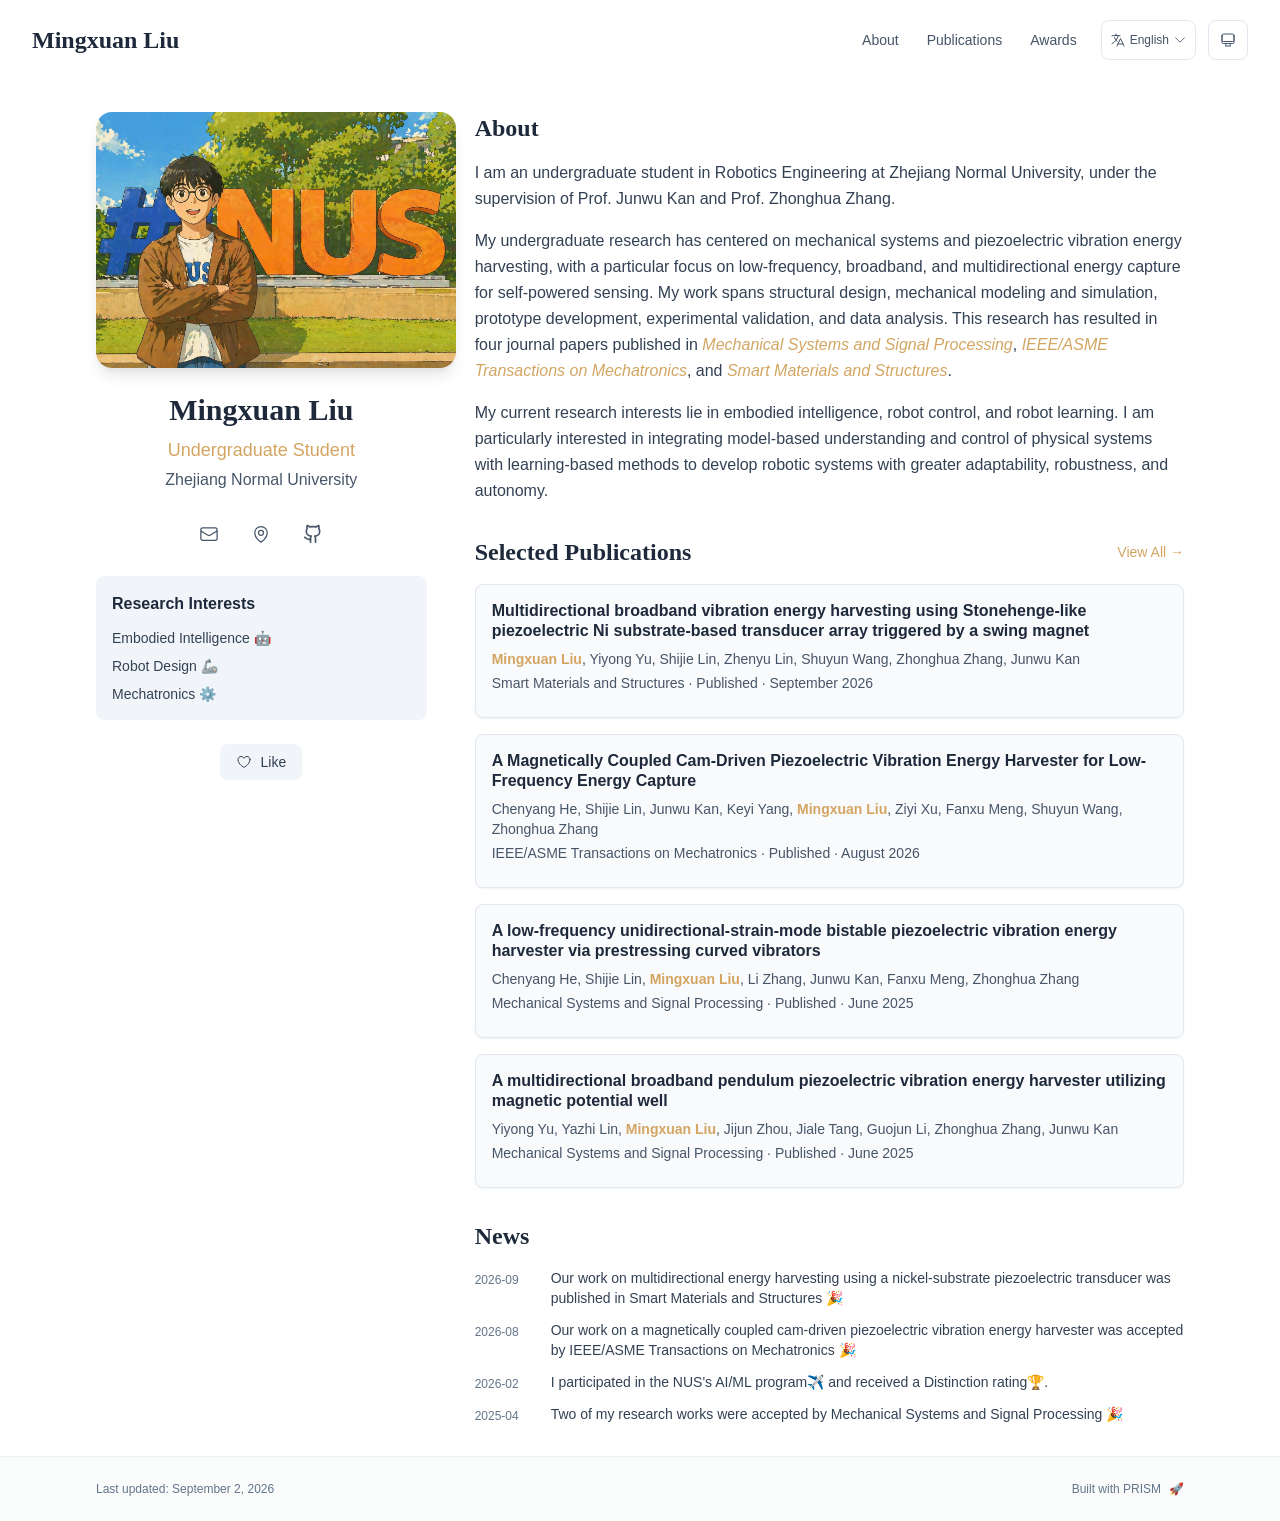
==== commit a6f95425: "Update publication and research profile" ====
--- a/index.html
+++ b/index.html
@@ -1,4 +1,4 @@
-<!DOCTYPE html><html lang="en" class="scroll-smooth"><head><meta charSet="utf-8"/><meta name="viewport" content="width=device-width, initial-scale=1"/><link rel="preload" as="image" href="/bio.jpg"/><link rel="stylesheet" href="/_next/static/css/08f35fa63c8dd630.css" data-precedence="next"/><link rel="preload" as="script" fetchPriority="low" href="/_next/static/chunks/webpack-af78f5c2c11af041.js"/><script src="/_next/static/chunks/4bd1b696-70b6d399998de86a.js" async=""></script><script src="/_next/static/chunks/684-5aaa8290a129f299.js" async=""></script><script src="/_next/static/chunks/main-app-d7116f31b9a9098e.js" async=""></script><script src="/_next/static/chunks/461-a9a5d7b05a71d978.js" async=""></script><script src="/_next/static/chunks/874-6cc630662f3664af.js" async=""></script><script src="/_next/static/chunks/291-e39730cc9327e39b.js" async=""></script><script src="/_next/static/chunks/app/layout-7481d956c9ba28b5.js" async=""></script><script src="/_next/static/chunks/378-5449de1b51ff7dc2.js" async=""></script><script src="/_next/static/chunks/748-6cada8c09e3e95da.js" async=""></script><script src="/_next/static/chunks/app/page-82c1eb11b641ca51.js" async=""></script><link rel="icon" href="/favicon.svg" type="image/svg+xml"/><link rel="dns-prefetch" href="https://jialeliu.com"/><link rel="preconnect" href="https://jialeliu.com" crossorigin=""/><link rel="preload" as="font" type="font/woff2" href="https://jialeliu.com/fonts/georgiab.woff2" crossorigin=""/><script>
+<!DOCTYPE html><html lang="en" class="scroll-smooth"><head><meta charSet="utf-8"/><meta name="viewport" content="width=device-width, initial-scale=1"/><link rel="preload" as="image" href="/bio.jpg"/><link rel="stylesheet" href="/_next/static/css/e8522b6788206585.css" data-precedence="next"/><link rel="preload" as="script" fetchPriority="low" href="/_next/static/chunks/webpack-af78f5c2c11af041.js"/><script src="/_next/static/chunks/4bd1b696-70b6d399998de86a.js" async=""></script><script src="/_next/static/chunks/684-5aaa8290a129f299.js" async=""></script><script src="/_next/static/chunks/main-app-d7116f31b9a9098e.js" async=""></script><script src="/_next/static/chunks/461-a9a5d7b05a71d978.js" async=""></script><script src="/_next/static/chunks/874-6cc630662f3664af.js" async=""></script><script src="/_next/static/chunks/291-e39730cc9327e39b.js" async=""></script><script src="/_next/static/chunks/app/layout-7481d956c9ba28b5.js" async=""></script><script src="/_next/static/chunks/378-5449de1b51ff7dc2.js" async=""></script><script src="/_next/static/chunks/748-6cada8c09e3e95da.js" async=""></script><script src="/_next/static/chunks/app/page-82c1eb11b641ca51.js" async=""></script><link rel="icon" href="/favicon.svg" type="image/svg+xml"/><link rel="dns-prefetch" href="https://jialeliu.com"/><link rel="preconnect" href="https://jialeliu.com" crossorigin=""/><link rel="preload" as="font" type="font/woff2" href="https://jialeliu.com/fonts/georgiab.woff2" crossorigin=""/><script>
               try {
                 const theme = localStorage.getItem('theme-storage');
                 const parsed = theme ? JSON.parse(theme) : null;
@@ -57,6 +57,6 @@
       root.lang = 'en';
       root.setAttribute('data-locale', 'en');
     }
-  </script><title>Mingxuan Liu</title><meta name="description" content="Personal academic homepage of Mingxuan Liu."/><meta name="author" content="Mingxuan Liu"/><meta name="keywords" content="Mingxuan Liu,Undergraduate,Robotics,Research,Zhejiang Normal University"/><meta name="creator" content="Mingxuan Liu"/><meta name="publisher" content="Mingxuan Liu"/><meta property="og:title" content="Mingxuan Liu"/><meta property="og:description" content="Personal academic homepage of Mingxuan Liu."/><meta property="og:site_name" content="Mingxuan Liu&#x27;s Academic Website"/><meta property="og:locale" content="en_US"/><meta property="og:type" content="website"/><meta name="twitter:card" content="summary"/><meta name="twitter:title" content="Mingxuan Liu"/><meta name="twitter:description" content="Personal academic homepage of Mingxuan Liu."/><link rel="icon" href="/favicon.svg"/><script>document.querySelectorAll('body link[rel="icon"], body link[rel="apple-touch-icon"]').forEach(el => document.head.appendChild(el))</script><script src="/_next/static/chunks/polyfills-42372ed130431b0a.js" noModule=""></script></head><body class="font-sans antialiased"><div style="visibility:hidden"><nav class="fixed top-0 left-0 right-0 z-50" data-headlessui-state=""><div class="transition-all duration-300 ease-out bg-transparent" style="transform:translateY(-100px)"><div class="max-w-7xl mx-auto px-4 sm:px-6 lg:px-8"><div class="flex justify-between items-center h-16 lg:h-20"><div class="flex-shrink-0" tabindex="0"><a class="text-xl lg:text-2xl font-serif font-semibold text-primary hover:text-accent transition-colors duration-200" href="/">Mingxuan Liu</a></div><div class="hidden lg:block"><div class="ml-10 flex items-center space-x-3"><div class="relative flex items-baseline space-x-1"><a data-nav-href="/" class="relative px-3 py-2 text-sm font-medium rounded-lg transition-colors duration-150 text-primary" href="/">About</a><a data-nav-href="/publications" class="relative px-3 py-2 text-sm font-medium rounded-lg transition-colors duration-150 text-neutral-600" href="/publications/">Publications</a><a data-nav-href="/awards" class="relative px-3 py-2 text-sm font-medium rounded-lg transition-colors duration-150 text-neutral-600" href="/awards/">Awards</a></div><div class="flex items-center justify-center w-14 h-10 rounded-lg border border-neutral-200 dark:border-[rgba(148,163,184,0.24)] bg-background dark:bg-neutral-800"><div class="w-6 h-4 rounded bg-neutral-300 animate-pulse"></div></div><div class="flex items-center justify-center w-10 h-10 rounded-lg border border-neutral-200 dark:border-[rgba(148,163,184,0.24)] bg-background dark:bg-neutral-800"><div class="w-4 h-4 rounded-full bg-neutral-300 animate-pulse"></div></div></div></div><div class="lg:hidden flex items-center space-x-2"><div class="flex items-center justify-center w-14 h-10 rounded-lg border border-neutral-200 dark:border-[rgba(148,163,184,0.24)] bg-background dark:bg-neutral-800"><div class="w-6 h-4 rounded bg-neutral-300 animate-pulse"></div></div><div class="flex items-center justify-center w-10 h-10 rounded-lg border border-neutral-200 dark:border-[rgba(148,163,184,0.24)] bg-background dark:bg-neutral-800"><div class="w-4 h-4 rounded-full bg-neutral-300 animate-pulse"></div></div><button class="inline-flex items-center justify-center p-2 rounded-md text-neutral-600 hover:text-primary hover:bg-neutral-100 dark:hover:bg-neutral-800 focus:outline-none focus:ring-2 focus:ring-inset focus:ring-accent transition-colors duration-200" id="headlessui-disclosure-button-«R7pdb»" type="button" aria-expanded="false" data-headlessui-state=""><span class="sr-only">Open main menu</span><div><svg xmlns="http://www.w3.org/2000/svg" fill="none" viewBox="0 0 24 24" stroke-width="1.5" stroke="currentColor" aria-hidden="true" data-slot="icon" class="block h-6 w-6"><path stroke-linecap="round" stroke-linejoin="round" d="M3.75 6.75h16.5M3.75 12h16.5m-16.5 5.25h16.5"></path></svg></div></button></div></div></div></div></nav><main class="min-h-screen pt-16 lg:pt-20"><div class="max-w-6xl mx-auto px-4 sm:px-6 lg:px-8 py-8 bg-background min-h-screen"><div class="grid grid-cols-1 lg:grid-cols-3 gap-12"><div class="lg:col-span-1"><div class="sticky top-8" style="opacity:0;transform:translateY(20px)"><div class="w-90 h-64 mx-auto mb-6 rounded-2xl overflow-hidden shadow-lg hover:shadow-xl transition-all duration-200 hover:scale-105"><img alt="Mingxuan Liu" width="256" height="256" decoding="async" data-nimg="1" class="w-full h-full object-cover object-[48%_center]" style="color:transparent" src="/bio.jpg"/></div><div class="text-center mb-6"><h1 class="text-3xl font-serif font-bold text-primary mb-2">Mingxuan Liu</h1><p class="text-lg text-accent font-medium mb-1">Undergraduate Student</p><p class="text-neutral-600 mb-2">Zhejiang Normal University</p></div><div class="flex flex-wrap justify-center gap-3 sm:gap-4 mb-6 relative px-2"><div class="relative"><button class="p-2 sm:p-2 transition-colors duration-200 text-neutral-600 dark:text-neutral-400 hover:text-accent" aria-label="Email"><svg xmlns="http://www.w3.org/2000/svg" fill="none" viewBox="0 0 24 24" stroke-width="1.5" stroke="currentColor" aria-hidden="true" data-slot="icon" class="h-5 w-5"><path stroke-linecap="round" stroke-linejoin="round" d="M21.75 6.75v10.5a2.25 2.25 0 0 1-2.25 2.25h-15a2.25 2.25 0 0 1-2.25-2.25V6.75m19.5 0A2.25 2.25 0 0 0 19.5 4.5h-15a2.25 2.25 0 0 0-2.25 2.25m19.5 0v.243a2.25 2.25 0 0 1-1.07 1.916l-7.5 4.615a2.25 2.25 0 0 1-2.36 0L3.32 8.91a2.25 2.25 0 0 1-1.07-1.916V6.75"></path></svg></button></div><div class="relative"><button class="p-2 sm:p-2 transition-colors duration-200 text-neutral-600 dark:text-neutral-400 hover:text-accent" aria-label="Location"><svg xmlns="http://www.w3.org/2000/svg" fill="none" viewBox="0 0 24 24" stroke-width="1.5" stroke="currentColor" aria-hidden="true" data-slot="icon" class="h-5 w-5"><path stroke-linecap="round" stroke-linejoin="round" d="M15 10.5a3 3 0 1 1-6 0 3 3 0 0 1 6 0Z"></path><path stroke-linecap="round" stroke-linejoin="round" d="M19.5 10.5c0 7.142-7.5 11.25-7.5 11.25S4.5 17.642 4.5 10.5a7.5 7.5 0 1 1 15 0Z"></path></svg></button></div><a href="https://github.com/MingxuanLiu567" target="_blank" rel="noopener noreferrer" class="p-2 sm:p-2 text-neutral-600 dark:text-neutral-400 hover:text-accent transition-colors duration-200" aria-label="GitHub"><svg xmlns="http://www.w3.org/2000/svg" width="24" height="24" viewBox="0 0 24 24" fill="none" stroke="currentColor" stroke-width="2" stroke-linecap="round" stroke-linejoin="round" class="lucide lucide-github h-5 w-5" aria-hidden="true"><path d="M15 22v-4a4.8 4.8 0 0 0-1-3.5c3 0 6-2 6-5.5.08-1.25-.27-2.48-1-3.5.28-1.15.28-2.35 0-3.5 0 0-1 0-3 1.5-2.64-.5-5.36-.5-8 0C6 2 5 2 5 2c-.3 1.15-.3 2.35 0 3.5A5.403 5.403 0 0 0 4 9c0 3.5 3 5.5 6 5.5-.39.49-.68 1.05-.85 1.65-.17.6-.22 1.23-.15 1.85v4"></path><path d="M9 18c-4.51 2-5-2-7-2"></path></svg></a></div><div class="bg-neutral-100 dark:bg-neutral-800 rounded-lg p-4 mb-6 hover:shadow-lg transition-all duration-200 hover:scale-[1.02]"><h3 class="font-semibold text-primary mb-3">Research Interests</h3><div class="space-y-2 text-sm text-neutral-700 dark:text-neutral-500"><div>Embodied Intelligence 🤖</div><div>Robot Control ⚙️</div><div>Robot Learning ✨</div></div></div><div class="flex justify-center"><div class="relative"><button class="flex items-center space-x-2 px-4 py-2 rounded-lg font-medium text-sm transition-all duration-200 bg-neutral-100 dark:bg-neutral-800 text-neutral-700 dark:text-neutral-500 hover:bg-red-50 dark:hover:bg-red-900/20 hover:text-red-600 dark:hover:text-red-400 cursor-pointer" tabindex="0"><svg xmlns="http://www.w3.org/2000/svg" fill="none" viewBox="0 0 24 24" stroke-width="1.5" stroke="currentColor" aria-hidden="true" data-slot="icon" class="h-4 w-4"><path stroke-linecap="round" stroke-linejoin="round" d="M21 8.25c0-2.485-2.099-4.5-4.688-4.5-1.935 0-3.597 1.126-4.312 2.733-.715-1.607-2.377-2.733-4.313-2.733C5.1 3.75 3 5.765 3 8.25c0 7.22 9 12 9 12s9-4.78 9-12Z"></path></svg><span>Like</span></button></div></div></div></div><div class="lg:col-span-2 space-y-8"><section id="about" class="scroll-mt-24 space-y-8"><section style="opacity:0;transform:translateY(20px)"><h2 class="text-2xl font-serif font-bold text-primary mb-4">About</h2><div class="text-neutral-700 dark:text-neutral-600 leading-relaxed"><p class="mb-4 last:mb-0">I am an undergraduate student in Robotics Engineering at Zhejiang Normal University, under the supervision of Prof. Junwu Kan and Prof. Zhonghua Zhang.</p>
-<p class="mb-4 last:mb-0">My undergraduate research has centered on mechanical systems and piezoelectric vibration energy harvesting, with a particular focus on low-frequency, broadband, and multidirectional energy capture for self-powered sensing. My work spans structural design, mechanical modeling and simulation, prototype development, experimental validation, and data analysis. This research has resulted in four journal papers, including two published in <em class="italic font-medium text-accent">Mechanical Systems and Signal Processing</em> and two recently accepted by <em class="italic font-medium text-accent">IEEE/ASME Transactions on Mechatronics</em> and <em class="italic font-medium text-accent">Smart Materials and Structures</em>.</p>
-<p class="mb-4 last:mb-0">My current research interests lie in embodied intelligence, robot control, and robot learning. I am particularly interested in integrating model-based understanding and control of physical systems with learning-based methods to develop robotic systems with greater adaptability, robustness, and autonomy.</p></div></section><section style="opacity:0;transform:translateY(20px)"><div class="flex items-center justify-between mb-4"><h2 class="text-2xl font-serif font-bold text-primary">Selected Publications</h2><a class="text-accent hover:text-accent-dark text-sm font-medium transition-all duration-200 rounded hover:bg-accent/10 hover:shadow-sm" href="/publications/">View All<!-- --> →</a></div><div class="space-y-4"><div class="bg-neutral-50 dark:bg-neutral-800 p-4 rounded-lg shadow-sm border border-neutral-200 dark:border-[rgba(148,163,184,0.24)] hover:shadow-lg transition-all duration-200 hover:scale-[1.02]" style="opacity:0;transform:translateY(20px)"><h3 class="font-semibold text-primary mb-2 leading-tight">Multidirectional broadband vibration energy harvesting using Stonehenge-like piezoelectric Ni substrate-based transducer array triggered by a swing magnet</h3><p class="text-sm text-neutral-600 dark:text-neutral-500 mb-1"><span><span class="font-semibold text-accent ">Mingxuan Liu</span>, </span><span><span class=" ">Yiyong Yu</span>, </span><span><span class=" ">Shijie Lin</span>, </span><span><span class=" ">Zhenyu Lin</span>, </span><span><span class=" ">Shuyun Wang</span>, </span><span><span class=" ">Zhonghua Zhang</span>, </span><span><span class=" ">Junwu Kan</span></span></p><p class="text-sm text-neutral-600 dark:text-neutral-500 mb-2">Smart Materials and Structures<!-- --> · <!-- -->Accepted<!-- --> · <!-- -->August <!-- -->2026</p></div><div class="bg-neutral-50 dark:bg-neutral-800 p-4 rounded-lg shadow-sm border border-neutral-200 dark:border-[rgba(148,163,184,0.24)] hover:shadow-lg transition-all duration-200 hover:scale-[1.02]" style="opacity:0;transform:translateY(20px)"><h3 class="font-semibold text-primary mb-2 leading-tight">A Magnetically Coupled Cam-Driven Piezoelectric Vibration Energy Harvester for Low-Frequency Energy Capture</h3><p class="text-sm text-neutral-600 dark:text-neutral-500 mb-1"><span><span class=" ">Chenyang He</span>, </span><span><span class=" ">Shijie Lin</span>, </span><span><span class=" ">Junwu Kan</span>, </span><span><span class=" ">Keyi Yang</span>, </span><span><span class="font-semibold text-accent ">Mingxuan Liu</span>, </span><span><span class=" ">Ziyi Xu</span>, </span><span><span class=" ">Fanxu Meng</span>, </span><span><span class=" ">Shuyun Wang</span>, </span><span><span class=" ">Zhonghua Zhang</span></span></p><p class="text-sm text-neutral-600 dark:text-neutral-500 mb-2">IEEE/ASME Transactions on Mechatronics<!-- --> · <!-- -->Accepted<!-- --> · <!-- -->August <!-- -->2026</p></div><div class="bg-neutral-50 dark:bg-neutral-800 p-4 rounded-lg shadow-sm border border-neutral-200 dark:border-[rgba(148,163,184,0.24)] hover:shadow-lg transition-all duration-200 hover:scale-[1.02]" style="opacity:0;transform:translateY(20px)"><h3 class="font-semibold text-primary mb-2 leading-tight">A low-frequency unidirectional-strain-mode bistable piezoelectric vibration energy harvester via prestressing curved vibrators</h3><p class="text-sm text-neutral-600 dark:text-neutral-500 mb-1"><span><span class=" ">Chenyang He</span>, </span><span><span class=" ">Shijie Lin</span>, </span><span><span class="font-semibold text-accent ">Mingxuan Liu</span>, </span><span><span class=" ">Li Zhang</span>, </span><span><span class=" ">Junwu Kan</span>, </span><span><span class=" ">Fanxu Meng</span>, </span><span><span class=" ">Zhonghua Zhang</span></span></p><p class="text-sm text-neutral-600 dark:text-neutral-500 mb-2">Mechanical Systems and Signal Processing<!-- --> · <!-- -->Published<!-- --> · <!-- -->June <!-- -->2025</p></div><div class="bg-neutral-50 dark:bg-neutral-800 p-4 rounded-lg shadow-sm border border-neutral-200 dark:border-[rgba(148,163,184,0.24)] hover:shadow-lg transition-all duration-200 hover:scale-[1.02]" style="opacity:0;transform:translateY(20px)"><h3 class="font-semibold text-primary mb-2 leading-tight">A multidirectional broadband pendulum piezoelectric vibration energy harvester utilizing magnetic potential well</h3><p class="text-sm text-neutral-600 dark:text-neutral-500 mb-1"><span><span class=" ">Yiyong Yu</span>, </span><span><span class=" ">Yazhi Lin</span>, </span><span><span class="font-semibold text-accent ">Mingxuan Liu</span>, </span><span><span class=" ">Jijun Zhou</span>, </span><span><span class=" ">Jiale Tang</span>, </span><span><span class=" ">Guojun Li</span>, </span><span><span class=" ">Zhonghua Zhang</span>, </span><span><span class=" ">Junwu Kan</span></span></p><p class="text-sm text-neutral-600 dark:text-neutral-500 mb-2">Mechanical Systems and Signal Processing<!-- --> · <!-- -->Published<!-- --> · <!-- -->June <!-- -->2025</p></div></div></section><section style="opacity:0;transform:translateY(20px)"><h2 class="text-2xl font-serif font-bold text-primary mb-4">News</h2><div class="space-y-3"><div class="flex items-start space-x-3"><span class="text-xs text-neutral-500 mt-1 w-16 flex-shrink-0">2026-08</span><p class="text-sm text-neutral-700">My first-author paper on Stonehenge-like piezoelectric Ni substrate-based transducer arrays was accepted by Smart Materials and Structures 🎉</p></div><div class="flex items-start space-x-3"><span class="text-xs text-neutral-500 mt-1 w-16 flex-shrink-0">2026-08</span><p class="text-sm text-neutral-700">Our work on a magnetically coupled cam-driven piezoelectric vibration energy harvester was accepted by IEEE/ASME Transactions on Mechatronics 🎉</p></div><div class="flex items-start space-x-3"><span class="text-xs text-neutral-500 mt-1 w-16 flex-shrink-0">2026-02</span><p class="text-sm text-neutral-700">I participated in the NUS&#x27;s AI/ML program✈️ and received a Distinction rating🏆.</p></div><div class="flex items-start space-x-3"><span class="text-xs text-neutral-500 mt-1 w-16 flex-shrink-0">2025-04</span><p class="text-sm text-neutral-700">Two of my research works were accepted by Mechanical Systems and Signal Processing 🎉</p></div></div></section></section></div></div></div><!--$--><!--/$--><!--$--><!--/$--></main><footer class="border-t border-neutral-200/50 bg-neutral-50/50 dark:bg-neutral-900/50 dark:border-neutral-700/50"><div class="max-w-6xl mx-auto px-4 sm:px-6 lg:px-8 py-6"><div class="flex flex-col sm:flex-row justify-between items-center gap-2"><p class="text-xs text-neutral-500">Last updated<!-- -->: <!-- -->August 15, 2026</p><p class="text-xs text-neutral-500 flex items-center"><a href="https://github.com/xyjoey/PRISM" target="_blank" rel="noopener noreferrer">Built with PRISM</a><span class="ml-2">🚀</span></p></div></div></footer></div><script src="/_next/static/chunks/webpack-af78f5c2c11af041.js" async=""></script><script>(self.__next_f=self.__next_f||[]).push([0])</script><script>self.__next_f.push([1,"1:\"$Sreact.fragment\"\n3:I[3719,[\"461\",\"static/chunks/461-a9a5d7b05a71d978.js\",\"874\",\"static/chunks/874-6cc630662f3664af.js\",\"291\",\"static/chunks/291-e39730cc9327e39b.js\",\"177\",\"static/chunks/app/layout-7481d956c9ba28b5.js\"],\"ThemeProvider\"]\n4:I[310,[\"461\",\"static/chunks/461-a9a5d7b05a71d978.js\",\"874\",\"static/chunks/874-6cc630662f3664af.js\",\"291\",\"static/chunks/291-e39730cc9327e39b.js\",\"177\",\"static/chunks/app/layout-7481d956c9ba28b5.js\"],\"LocaleProvider\"]\n5:I[4574,[\"461\",\"static/chunks/461-a9a5d7b05a71d978.js\",\"874\",\"static/chunks/874-6cc630662f3664af.js\",\"291\",\"static/chunks/291-e39730cc9327e39b.js\",\"177\",\"static/chunks/app/layout-7481d956c9ba28b5.js\"],\"default\"]\n6:I[7555,[],\"\"]\n7:I[1295,[],\"\"]\n8:I[2548,[\"461\",\"static/chunks/461-a9a5d7b05a71d978.js\",\"874\",\"static/chunks/874-6cc630662f3664af.js\",\"291\",\"static/chunks/291-e39730cc9327e39b.js\",\"177\",\"static/chunks/app/layout-7481d956c9ba28b5.js\"],\"default\"]\n9:I[6613,[\"461\",\"static/chunks/461-a9a5d7b05a71d978.js\",\"378\",\"static/chunks/378-5449de1b51ff7dc2.js\",\"874\",\"static/chunks/874-6cc630662f3664af.js\",\"748\",\"static/chunks/748-6cada8c09e3e95da.js\",\"974\",\"static/chunks/app/page-82c1eb11b641ca51.js\"],\"default\"]\n13:I[9665,[],\"MetadataBoundary\"]\n15:I[9665,[],\"OutletBoundary\"]\n18:I[4911,[],\"AsyncMetadataOutlet\"]\n1a:I[9665,[],\"ViewportBoundary\"]\n1c:I[6614,[],\"\"]\n:HL[\"/_next/static/css/08f35fa63c8dd630.css\",\"style\"]\n2:T590,\n    try {\n      const cfg = {\"enabled\":true,\"locales\":[\"zh\",\"en\"],\"defaultLocale\":\"en\",\"mode\":\"auto\",\"fixedLocale\":\"en\",\"persist\":true,\"switcher\":true,\"labels\":{\"zh\":\"中文\",\"en\":\"English\"}};\n      const storageKey = 'locale-storage';\n      const normalize = (value) =\u003e typeof value === 'string' ? value.trim().replace('_', '-').toLowerCase() : '';\n      const matchLocale = (candidate) =\u003e {\n        const normalized = normalize(candidate);\n        if (!normalized) return null;\n        if (cfg.locales.includes(normalized)) return normalized;\n        const language = normalized.split('-')[0];\n        if (cfg.locales.includes(language)) return language;\n     "])</script><script>self.__next_f.push([1,"   return null;\n      };\n\n      let resolved = null;\n\n      if (cfg.persist) {\n        resolved = matchLocale(localStorage.getItem(storageKey));\n      }\n\n      if (!resolved) {\n        if (cfg.mode === 'fixed') {\n          resolved = cfg.fixedLocale;\n        } else {\n          resolved = matchLocale(navigator.language);\n        }\n      }\n\n      if (!resolved) {\n        resolved = cfg.defaultLocale;\n      }\n\n      const root = document.documentElement;\n      root.lang = resolved;\n      root.setAttribute('data-locale', resolved);\n\n      if (cfg.persist) {\n        localStorage.setItem(storageKey, resolved);\n      }\n    } catch (e) {\n      const root = document.documentElement;\n      root.lang = 'en';\n      root.setAttribute('data-locale', 'en');\n    }\n  a:T762,Vibration energy harvesting using piezoelectric transduction becomes increasingly popular as a promising alternative to electrochemical batteries for powering low-power wireless and portable electronic devices. A low-frequency unidirectional-strain-mode bistable piezoelectric vibration energy harvester (USB-PVEH) is proposed to offer a viable solution to the possible damage caused by the bidirectional deformation of piezoelectric plates in this paper. The salient characteristics of the USB-PVEH were that bistable vibration energy harvesting was implemented via the unidirectional-strain piezoelectric vibrators which were constructed by prepressuring two initially-curved piezoelectric plates. Also, the deformation of pre-bent piezoelectric vibrators subjected to the unidirectional compressive strain wasn’t directly induced by the external vibration source but triggered indirectly by the elastic beam. To prove the structural feasibility and ascertain the influence of adjustable magnet installation parameters on the energy harvester, the theoretical investigation, simulation, fabrication and experimental testing were conducted. The results showed that the potential well structure in nonlinear magnetic force can be altered by adjusting installation parameters suc"])</script><script>self.__next_f.push([1,"h as the horizontal distance, vertical distance and installation angle of the adjustable magnet, thereby modifying the dynamic performance of the energy harvester. Additionally, the USB-PVEH exhibited an optimal parameter combination (d = 14 mm, h = 6 mm, α = 67.5°), where the natural frequency was 16 Hz and the effective bandwidth was 19.6 Hz. Furthermore, the maximum output power of the USB-PVEH could reach 5.27 mW at 16 Hz with the optimal load resistance of 70 kΩ. Consequently, it is expected that the USB-PVEH can provide reference for the structural design of PVEH in high-amplitude environments.b:T9a5,"])</script><script>self.__next_f.push([1,"@article{HE2025112692,\n  title = {A low-frequency unidirectional-strain-mode bistable piezoelectric vibration energy harvester via prestressing curved vibrators},\n  journal = {Mechanical Systems and Signal Processing},\n  volume = {232},\n  pages = {112692},\n  year = {2025},\n  month = {jun},\n  issn = {0888-3270},\n  doi = {10.1016/j.ymssp.2025.112692},\n  url = {https://www.sciencedirect.com/science/article/pii/S0888327025003930},\n  author = {Chenyang He and Shijie Lin and Mingxuan Liu and Li Zhang and Junwu Kan and Fanxu Meng and Zhonghua Zhang},\n  abstract = {Vibration energy harvesting using piezoelectric transduction becomes increasingly popular as a promising alternative to electrochemical batteries for powering low-power wireless and portable electronic devices. A low-frequency unidirectional-strain-mode bistable piezoelectric vibration energy harvester (USB-PVEH) is proposed to offer a viable solution to the possible damage caused by the bidirectional deformation of piezoelectric plates in this paper. The salient characteristics of the USB-PVEH were that bistable vibration energy harvesting was implemented via the unidirectional-strain piezoelectric vibrators which were constructed by prepressuring two initially-curved piezoelectric plates. Also, the deformation of pre-bent piezoelectric vibrators subjected to the unidirectional compressive strain wasn’t directly induced by the external vibration source but triggered indirectly by the elastic beam. To prove the structural feasibility and ascertain the influence of adjustable magnet installation parameters on the energy harvester, the theoretical investigation, simulation, fabrication and experimental testing were conducted. The results showed that the potential well structure in nonlinear magnetic force can be altered by adjusting installation parameters such as the horizontal distance, vertical distance and installation angle of the adjustable magnet, thereby modifying the dynamic performance of the energy harvester. Additionally, the USB-PVEH exhibited an optimal parameter combination (d = 14 mm, h = 6 mm, α = 67.5°), where the natural frequency was 16 Hz and the effective bandwidth was 19.6 Hz. Furthermore, the maximum output power of the USB-PVEH could reach 5.27 mW at 16 Hz with the optimal load resistance of 70 kΩ. Consequently, it is expected that the USB-PVEH can provide reference for the structural design of PVEH in high-amplitude environments.}\n}"])</script><script>self.__next_f.push([1,"c:T56c,Harvesting energy from environmental vibrations using piezoelectric mechanism had attracted much attention for powering wireless sensors over the past decades. To enhance the environmental adaptability of energy harvesters, a multidirectional broadband pendulum piezoelectric vibration energy harvester utilizing magnetic potential well (MPW-PVEH) is proposed in this paper. The MPW-PVEH consists of piezoelectric cantilever beams and a multi-directional pendulum which can oscillate in any direction and pluck the piezoelectric cantilever beam to only yield unidirectional compressive stress. Theoretical analyses and experimental tests were carried out to verify the feasibility of the harvester. The results showed that MPW-PVEH was capable of harvesting horizontal omnidirectional vibration energy between 7 Hz and 10.5 Hz by adjusting the proof mass and torsion radius. Moreover, the operating band of the harvester could be broadened from 4 Hz to 14 Hz by adjusting the magnet distance. The maximum power fluctuation of MPW-PVEH was only 12 % at any horizontal excitation angle, which indicated that MPW-PVEH had good multidirectional consistency. Additionally, the optimum output power of MPW-PVEH could reach 15.6 mW with the load resistance of 90 kΩ at 8 Hz. Furthermore, MPW-PVEH could light 250 LEDs as well as power a temperature sensor and a transmitter module continuously.d:T7a8,@article{YU2025112730,\n  title = {A multidirectional broadband pendulum piezoelectric vibration energy harvester utilizing magnetic potential well},\n  journal = {Mechanical Systems and Signal Processing},\n  volume = {232},\n  pages = {112730},\n  year = {2025},\n  month = {jun},\n  issn = {0888-3270},\n  doi = {10.1016/j.ymssp.2025.112730},\n  url = {https://www.sciencedirect.com/science/article/pii/S0888327025004315},\n  author = {Yiyong Yu and Yazhi Lin and Mingxuan Liu and Jijun Zhou and Jiale Tang and Guojun Li and Zhonghua Zhang and Junwu Kan},\n  abstract = {Harvesting energy from environmental vibrations using piezoelectric mechanism had a"])</script><script>self.__next_f.push([1,"ttracted much attention for powering wireless sensors over the past decades. To enhance the environmental adaptability of energy harvesters, a multidirectional broadband pendulum piezoelectric vibration energy harvester utilizing magnetic potential well (MPW-PVEH) is proposed in this paper. The MPW-PVEH consists of piezoelectric cantilever beams and a multi-directional pendulum which can oscillate in any direction and pluck the piezoelectric cantilever beam to only yield unidirectional compressive stress. Theoretical analyses and experimental tests were carried out to verify the feasibility of the harvester. The results showed that MPW-PVEH was capable of harvesting horizontal omnidirectional vibration energy between 7 Hz and 10.5 Hz by adjusting the proof mass and torsion radius. Moreover, the operating band of the harvester could be broadened from 4 Hz to 14 Hz by adjusting the magnet distance. The maximum power fluctuation of MPW-PVEH was only 12 % at any horizontal excitation angle, which indicated that MPW-PVEH had good multidirectional consistency. Additionally, the optimum output power of MPW-PVEH could reach 15.6 mW with the load resistance of 90 kΩ at 8 Hz. Furthermore, MPW-PVEH could light 250 LEDs as well as power a temperature sensor and a transmitter module continuously.}\n}e:T417,I am an undergraduate student in Robotics Engineering at Zhejiang Normal University, under the supervision of Prof. Junwu Kan and Prof. Zhonghua Zhang.\n\nMy undergraduate research has centered on mechanical systems and piezoelectric vibration energy harvesting, with a particular focus on low-frequency, broadband, and multidirectional energy capture for self-powered sensing. My work spans structural design, mechanical modeling and simulation, prototype development, experimental validation, and data analysis. This research has resulted in four journal papers, including two published in *Mechanical Systems and Signal Processing* and two recently accepted by *IEEE/ASME Transactions on Mechatronics* and *Smart Materials and"])</script><script>self.__next_f.push([1," Structures*.\n\nMy current research interests lie in embodied intelligence, robot control, and robot learning. I am particularly interested in integrating model-based understanding and control of physical systems with learning-based methods to develop robotic systems with greater adaptability, robustness, and autonomy.\nf:T762,Vibration energy harvesting using piezoelectric transduction becomes increasingly popular as a promising alternative to electrochemical batteries for powering low-power wireless and portable electronic devices. A low-frequency unidirectional-strain-mode bistable piezoelectric vibration energy harvester (USB-PVEH) is proposed to offer a viable solution to the possible damage caused by the bidirectional deformation of piezoelectric plates in this paper. The salient characteristics of the USB-PVEH were that bistable vibration energy harvesting was implemented via the unidirectional-strain piezoelectric vibrators which were constructed by prepressuring two initially-curved piezoelectric plates. Also, the deformation of pre-bent piezoelectric vibrators subjected to the unidirectional compressive strain wasn’t directly induced by the external vibration source but triggered indirectly by the elastic beam. To prove the structural feasibility and ascertain the influence of adjustable magnet installation parameters on the energy harvester, the theoretical investigation, simulation, fabrication and experimental testing were conducted. The results showed that the potential well structure in nonlinear magnetic force can be altered by adjusting installation parameters such as the horizontal distance, vertical distance and installation angle of the adjustable magnet, thereby modifying the dynamic performance of the energy harvester. Additionally, the USB-PVEH exhibited an optimal parameter combination (d = 14 mm, h = 6 mm, α = 67.5°), where the natural frequency was 16 Hz and the effective bandwidth was 19.6 Hz. Furthermore, the maximum output power of the USB-PVEH could reach 5.27 mW at 16 Hz with the "])</script><script>self.__next_f.push([1,"optimal load resistance of 70 kΩ. Consequently, it is expected that the USB-PVEH can provide reference for the structural design of PVEH in high-amplitude environments.10:T9a5,"])</script><script>self.__next_f.push([1,"@article{HE2025112692,\n  title = {A low-frequency unidirectional-strain-mode bistable piezoelectric vibration energy harvester via prestressing curved vibrators},\n  journal = {Mechanical Systems and Signal Processing},\n  volume = {232},\n  pages = {112692},\n  year = {2025},\n  month = {jun},\n  issn = {0888-3270},\n  doi = {10.1016/j.ymssp.2025.112692},\n  url = {https://www.sciencedirect.com/science/article/pii/S0888327025003930},\n  author = {Chenyang He and Shijie Lin and Mingxuan Liu and Li Zhang and Junwu Kan and Fanxu Meng and Zhonghua Zhang},\n  abstract = {Vibration energy harvesting using piezoelectric transduction becomes increasingly popular as a promising alternative to electrochemical batteries for powering low-power wireless and portable electronic devices. A low-frequency unidirectional-strain-mode bistable piezoelectric vibration energy harvester (USB-PVEH) is proposed to offer a viable solution to the possible damage caused by the bidirectional deformation of piezoelectric plates in this paper. The salient characteristics of the USB-PVEH were that bistable vibration energy harvesting was implemented via the unidirectional-strain piezoelectric vibrators which were constructed by prepressuring two initially-curved piezoelectric plates. Also, the deformation of pre-bent piezoelectric vibrators subjected to the unidirectional compressive strain wasn’t directly induced by the external vibration source but triggered indirectly by the elastic beam. To prove the structural feasibility and ascertain the influence of adjustable magnet installation parameters on the energy harvester, the theoretical investigation, simulation, fabrication and experimental testing were conducted. The results showed that the potential well structure in nonlinear magnetic force can be altered by adjusting installation parameters such as the horizontal distance, vertical distance and installation angle of the adjustable magnet, thereby modifying the dynamic performance of the energy harvester. Additionally, the USB-PVEH exhibited an optimal parameter combination (d = 14 mm, h = 6 mm, α = 67.5°), where the natural frequency was 16 Hz and the effective bandwidth was 19.6 Hz. Furthermore, the maximum output power of the USB-PVEH could reach 5.27 mW at 16 Hz with the optimal load resistance of 70 kΩ. Consequently, it is expected that the USB-PVEH can provide reference for the structural design of PVEH in high-amplitude environments.}\n}"])</script><script>self.__next_f.push([1,"11:T56c,Harvesting energy from environmental vibrations using piezoelectric mechanism had attracted much attention for powering wireless sensors over the past decades. To enhance the environmental adaptability of energy harvesters, a multidirectional broadband pendulum piezoelectric vibration energy harvester utilizing magnetic potential well (MPW-PVEH) is proposed in this paper. The MPW-PVEH consists of piezoelectric cantilever beams and a multi-directional pendulum which can oscillate in any direction and pluck the piezoelectric cantilever beam to only yield unidirectional compressive stress. Theoretical analyses and experimental tests were carried out to verify the feasibility of the harvester. The results showed that MPW-PVEH was capable of harvesting horizontal omnidirectional vibration energy between 7 Hz and 10.5 Hz by adjusting the proof mass and torsion radius. Moreover, the operating band of the harvester could be broadened from 4 Hz to 14 Hz by adjusting the magnet distance. The maximum power fluctuation of MPW-PVEH was only 12 % at any horizontal excitation angle, which indicated that MPW-PVEH had good multidirectional consistency. Additionally, the optimum output power of MPW-PVEH could reach 15.6 mW with the load resistance of 90 kΩ at 8 Hz. Furthermore, MPW-PVEH could light 250 LEDs as well as power a temperature sensor and a transmitter module continuously.12:T7a8,@article{YU2025112730,\n  title = {A multidirectional broadband pendulum piezoelectric vibration energy harvester utilizing magnetic potential well},\n  journal = {Mechanical Systems and Signal Processing},\n  volume = {232},\n  pages = {112730},\n  year = {2025},\n  month = {jun},\n  issn = {0888-3270},\n  doi = {10.1016/j.ymssp.2025.112730},\n  url = {https://www.sciencedirect.com/science/article/pii/S0888327025004315},\n  author = {Yiyong Yu and Yazhi Lin and Mingxuan Liu and Jijun Zhou and Jiale Tang and Guojun Li and Zhonghua Zhang and Junwu Kan},\n  abstract = {Harvesting energy from environmental vibrations using piezoelectric mechanism had"])</script><script>self.__next_f.push([1," attracted much attention for powering wireless sensors over the past decades. To enhance the environmental adaptability of energy harvesters, a multidirectional broadband pendulum piezoelectric vibration energy harvester utilizing magnetic potential well (MPW-PVEH) is proposed in this paper. The MPW-PVEH consists of piezoelectric cantilever beams and a multi-directional pendulum which can oscillate in any direction and pluck the piezoelectric cantilever beam to only yield unidirectional compressive stress. Theoretical analyses and experimental tests were carried out to verify the feasibility of the harvester. The results showed that MPW-PVEH was capable of harvesting horizontal omnidirectional vibration energy between 7 Hz and 10.5 Hz by adjusting the proof mass and torsion radius. Moreover, the operating band of the harvester could be broadened from 4 Hz to 14 Hz by adjusting the magnet distance. The maximum power fluctuation of MPW-PVEH was only 12 % at any horizontal excitation angle, which indicated that MPW-PVEH had good multidirectional consistency. Additionally, the optimum output power of MPW-PVEH could reach 15.6 mW with the load resistance of 90 kΩ at 8 Hz. Furthermore, MPW-PVEH could light 250 LEDs as well as power a temperature sensor and a transmitter module continuously.}\n}"])</script><script>self.__next_f.push([1,"0:{\"P\":null,\"b\":\"uNqlxaEgVcZ82mcPDJqWE\",\"p\":\"\",\"c\":[\"\",\"\"],\"i\":false,\"f\":[[[\"\",{\"children\":[\"__PAGE__\",{}]},\"$undefined\",\"$undefined\",true],[\"\",[\"$\",\"$1\",\"c\",{\"children\":[[[\"$\",\"link\",\"0\",{\"rel\":\"stylesheet\",\"href\":\"/_next/static/css/08f35fa63c8dd630.css\",\"precedence\":\"next\",\"crossOrigin\":\"$undefined\",\"nonce\":\"$undefined\"}]],[\"$\",\"html\",null,{\"lang\":\"en\",\"className\":\"scroll-smooth\",\"suppressHydrationWarning\":true,\"children\":[[\"$\",\"head\",null,{\"children\":[[\"$\",\"link\",null,{\"rel\":\"icon\",\"href\":\"/favicon.svg\",\"type\":\"image/svg+xml\"}],[\"$\",\"link\",null,{\"rel\":\"dns-prefetch\",\"href\":\"https://jialeliu.com\"}],[\"$\",\"link\",null,{\"rel\":\"preconnect\",\"href\":\"https://jialeliu.com\",\"crossOrigin\":\"\"}],[\"$\",\"link\",null,{\"rel\":\"preload\",\"as\":\"font\",\"type\":\"font/woff2\",\"href\":\"https://jialeliu.com/fonts/georgiab.woff2\",\"crossOrigin\":\"\"}],[\"$\",\"script\",null,{\"dangerouslySetInnerHTML\":{\"__html\":\"\\n              try {\\n                const theme = localStorage.getItem('theme-storage');\\n                const parsed = theme ? JSON.parse(theme) : null;\\n                const setting = parsed?.state?.theme || 'system';\\n                const prefersDark = typeof window !== 'undefined' \u0026\u0026 window.matchMedia \u0026\u0026 window.matchMedia('(prefers-color-scheme: dark)').matches;\\n                const effective = setting === 'dark' ? 'dark' : (setting === 'light' ? 'light' : (prefersDark ? 'dark' : 'light'));\\n                var root = document.documentElement;\\n                root.classList.add(effective);\\n                root.setAttribute('data-theme', effective);\\n              } catch (e) {\\n                var root = document.documentElement;\\n                root.classList.add('light');\\n                root.setAttribute('data-theme', 'light');\\n              }\\n            \"}}],[\"$\",\"script\",null,{\"dangerouslySetInnerHTML\":{\"__html\":\"$2\"}}]]}],[\"$\",\"body\",null,{\"className\":\"font-sans antialiased\",\"children\":[\"$\",\"$L3\",null,{\"children\":[\"$\",\"$L4\",null,{\"config\":{\"enabled\":true,\"locales\":[\"zh\",\"en\"],\"defaultLocale\":\"en\",\"mode\":\"auto\",\"fixedLocale\":\"en\",\"persist\":true,\"switcher\":true,\"labels\":{\"zh\":\"中文\",\"en\":\"English\"}},\"children\":[[\"$\",\"$L5\",null,{\"items\":[{\"title\":\"About\",\"type\":\"page\",\"target\":\"about\",\"href\":\"/\"},{\"title\":\"Publications\",\"type\":\"page\",\"target\":\"publications\",\"href\":\"/publications\"},{\"title\":\"Awards\",\"type\":\"page\",\"target\":\"awards\",\"href\":\"/awards\"}],\"siteTitle\":\"Mingxuan Liu\",\"enableOnePageMode\":false,\"i18n\":\"$0:f:0:1:1:props:children:1:props:children:1:props:children:props:children:props:config\",\"itemsByLocale\":{\"zh\":[{\"title\":\"关于我\",\"type\":\"page\",\"target\":\"about\",\"href\":\"/\"},{\"title\":\"论文\",\"type\":\"page\",\"target\":\"publications\",\"href\":\"/publications\"},{\"title\":\"奖项\",\"type\":\"page\",\"target\":\"awards\",\"href\":\"/awards\"}],\"en\":[{\"title\":\"About\",\"type\":\"page\",\"target\":\"about\",\"href\":\"/\"},{\"title\":\"Publications\",\"type\":\"page\",\"target\":\"publications\",\"href\":\"/publications\"},{\"title\":\"Awards\",\"type\":\"page\",\"target\":\"awards\",\"href\":\"/awards\"}]},\"siteTitleByLocale\":{\"zh\":\"刘铭轩\",\"en\":\"Mingxuan Liu\"}}],[\"$\",\"main\",null,{\"className\":\"min-h-screen pt-16 lg:pt-20\",\"children\":[\"$\",\"$L6\",null,{\"parallelRouterKey\":\"children\",\"error\":\"$undefined\",\"errorStyles\":\"$undefined\",\"errorScripts\":\"$undefined\",\"template\":[\"$\",\"$L7\",null,{}],\"templateStyles\":\"$undefined\",\"templateScripts\":\"$undefined\",\"notFound\":[[[\"$\",\"title\",null,{\"children\":\"404: This page could not be found.\"}],[\"$\",\"div\",null,{\"style\":{\"fontFamily\":\"system-ui,\\\"Segoe UI\\\",Roboto,Helvetica,Arial,sans-serif,\\\"Apple Color Emoji\\\",\\\"Segoe UI Emoji\\\"\",\"height\":\"100vh\",\"textAlign\":\"center\",\"display\":\"flex\",\"flexDirection\":\"column\",\"alignItems\":\"center\",\"justifyContent\":\"center\"},\"children\":[\"$\",\"div\",null,{\"children\":[[\"$\",\"style\",null,{\"dangerouslySetInnerHTML\":{\"__html\":\"body{color:#000;background:#fff;margin:0}.next-error-h1{border-right:1px solid rgba(0,0,0,.3)}@media (prefers-color-scheme:dark){body{color:#fff;background:#000}.next-error-h1{border-right:1px solid rgba(255,255,255,.3)}}\"}}],[\"$\",\"h1\",null,{\"className\":\"next-error-h1\",\"style\":{\"display\":\"inline-block\",\"margin\":\"0 20px 0 0\",\"padding\":\"0 23px 0 0\",\"fontSize\":24,\"fontWeight\":500,\"verticalAlign\":\"top\",\"lineHeight\":\"49px\"},\"children\":404}],[\"$\",\"div\",null,{\"style\":{\"display\":\"inline-block\"},\"children\":[\"$\",\"h2\",null,{\"style\":{\"fontSize\":14,\"fontWeight\":400,\"lineHeight\":\"49px\",\"margin\":0},\"children\":\"This page could not be found.\"}]}]]}]}]],[]],\"forbidden\":\"$undefined\",\"unauthorized\":\"$undefined\"}]}],[\"$\",\"$L8\",null,{\"lastUpdated\":\"August 15, 2026\",\"lastUpdatedByLocale\":{\"zh\":\"2026年8月15日\",\"en\":\"August 15, 2026\"},\"defaultLocale\":\"en\"}]]}]}]}]]}]]}],{\"children\":[\"__PAGE__\",[\"$\",\"$1\",\"c\",{\"children\":[[\"$\",\"$L9\",null,{\"dataByLocale\":{\"zh\":{\"author\":{\"name\":\"刘铭轩\",\"title\":\"本科生\",\"institution\":\"浙江师范大学\",\"avatar\":\"/bio.jpg\"},\"social\":{\"email\":\"mingxuanliu0607@163.com\",\"location\":\"金华，浙江\",\"location_details\":[\"金华，浙江\"],\"github\":\"https://github.com/MingxuanLiu567\"},\"features\":{\"enable_likes\":true,\"enable_one_page_mode\":false},\"enableOnePageMode\":false,\"researchInterests\":[\"具身智能 🤖\",\"机器人控制 ⚙️\",\"机器人学习 ✨\"],\"pagesToShow\":[{\"type\":\"about\",\"id\":\"about\",\"sections\":[{\"id\":\"about\",\"type\":\"markdown\",\"source\":\"bio.md\",\"title\":\"关于我\",\"content\":\"我目前是浙江师范大学机器人工程专业本科生，在阚君武教授和张忠华教授的指导下开展研究。\\n\\n本科阶段，我的研究主要聚焦于机械系统与压电振动能量采集，重点关注面向自供能传感的低频、宽带和多方向振动能量捕获。相关工作涵盖结构设计、机械建模与仿真、样机研制、实验验证和数据分析。相关研究已形成4篇期刊论文，其中2篇发表于 *Mechanical Systems and Signal Processing*，另有2篇分别被 *IEEE/ASME Transactions on Mechatronics* 和 *Smart Materials and Structures* 接收。\\n\\n我目前主要关注具身智能、机器人控制与机器人学习，尤其希望探索如何将物理系统的模型认知与控制方法同数据驱动的学习方法相结合，从而提升机器人系统的适应性、鲁棒性与自主性。\\n\"},{\"id\":\"featured_publications\",\"type\":\"publications\",\"title\":\"精选论文\",\"filter\":\"selected\",\"limit\":5,\"publications\":[{\"id\":\"LIU2026SMS\",\"title\":\"Multidirectional broadband vibration energy harvesting using Stonehenge-like piezoelectric Ni substrate-based transducer array triggered by a swing magnet\",\"authors\":[{\"name\":\"Mingxuan Liu\",\"isHighlighted\":true,\"isCorresponding\":false,\"isCoAuthor\":false},{\"name\":\"Yiyong Yu\",\"isHighlighted\":false,\"isCorresponding\":false,\"isCoAuthor\":false},{\"name\":\"Shijie Lin\",\"isHighlighted\":false,\"isCorresponding\":false,\"isCoAuthor\":false},{\"name\":\"Zhenyu Lin\",\"isHighlighted\":false,\"isCorresponding\":false,\"isCoAuthor\":false},{\"name\":\"Shuyun Wang\",\"isHighlighted\":false,\"isCorresponding\":false,\"isCoAuthor\":false},{\"name\":\"Zhonghua Zhang\",\"isHighlighted\":false,\"isCorresponding\":false,\"isCoAuthor\":false},{\"name\":\"Junwu Kan\",\"isHighlighted\":false,\"isCorresponding\":false,\"isCoAuthor\":false}],\"year\":2026,\"month\":\"8\",\"type\":\"journal\",\"status\":\"accepted\",\"tags\":[],\"keywords\":\"$0:f:0:1:2:children:1:props:children:0:props:dataByLocale:zh:pagesToShow:0:sections:1:publications:0:tags\",\"researchArea\":\"machine-learning\",\"journal\":\"Smart Materials and Structures\",\"conference\":\"\",\"abstract\":\"\",\"description\":\"\",\"selected\":true,\"preview\":\"stonehenge.jpg\",\"bibtex\":\"@article{LIU2026SMS,\\n  title = {Multidirectional broadband vibration energy harvesting using Stonehenge-like piezoelectric Ni substrate-based transducer array triggered by a swing magnet},\\n  journal = {Smart Materials and Structures},\\n  year = {2026},\\n  month = {aug},\\n  author = {Mingxuan Liu and Yiyong Yu and Shijie Lin and Zhenyu Lin and Shuyun Wang and Zhonghua Zhang and Junwu Kan}\\n}\"},{\"id\":\"HE2026TMECH\",\"title\":\"A Magnetically Coupled Cam-Driven Piezoelectric Vibration Energy Harvester for Low-Frequency Energy Capture\",\"authors\":[{\"name\":\"Chenyang He\",\"isHighlighted\":false,\"isCorresponding\":false,\"isCoAuthor\":false},{\"name\":\"Shijie Lin\",\"isHighlighted\":false,\"isCorresponding\":false,\"isCoAuthor\":false},{\"name\":\"Junwu Kan\",\"isHighlighted\":false,\"isCorresponding\":false,\"isCoAuthor\":false},{\"name\":\"Keyi Yang\",\"isHighlighted\":false,\"isCorresponding\":false,\"isCoAuthor\":false},{\"name\":\"Mingxuan Liu\",\"isHighlighted\":true,\"isCorresponding\":false,\"isCoAuthor\":false},{\"name\":\"Ziyi Xu\",\"isHighlighted\":false,\"isCorresponding\":false,\"isCoAuthor\":false},{\"name\":\"Fanxu Meng\",\"isHighlighted\":false,\"isCorresponding\":false,\"isCoAuthor\":false},{\"name\":\"Shuyun Wang\",\"isHighlighted\":false,\"isCorresponding\":false,\"isCoAuthor\":false},{\"name\":\"Zhonghua Zhang\",\"isHighlighted\":false,\"isCorresponding\":false,\"isCoAuthor\":false}],\"year\":2026,\"month\":\"8\",\"type\":\"journal\",\"status\":\"accepted\",\"tags\":[],\"keywords\":\"$0:f:0:1:2:children:1:props:children:0:props:dataByLocale:zh:pagesToShow:0:sections:1:publications:1:tags\",\"researchArea\":\"machine-learning\",\"journal\":\"IEEE/ASME Transactions on Mechatronics\",\"conference\":\"\",\"doi\":\"10.1109/TMECH.2026.3722381\",\"abstract\":\"\",\"description\":\"\",\"selected\":true,\"preview\":\"cam-driven.png\",\"bibtex\":\"@article{HE2026TMECH,\\n  title = {A Magnetically Coupled Cam-Driven Piezoelectric Vibration Energy Harvester for Low-Frequency Energy Capture},\\n  journal = {IEEE/ASME Transactions on Mechatronics},\\n  year = {2026},\\n  month = {aug},\\n  doi = {10.1109/TMECH.2026.3722381},\\n  author = {Chenyang He and Shijie Lin and Junwu Kan and Keyi Yang and Mingxuan Liu and Ziyi Xu and Fanxu Meng and Shuyun Wang and Zhonghua Zhang}\\n}\"},{\"id\":\"HE2025112692\",\"title\":\"A low-frequency unidirectional-strain-mode bistable piezoelectric vibration energy harvester via prestressing curved vibrators\",\"authors\":[{\"name\":\"Chenyang He\",\"isHighlighted\":false,\"isCorresponding\":false,\"isCoAuthor\":false},{\"name\":\"Shijie Lin\",\"isHighlighted\":false,\"isCorresponding\":false,\"isCoAuthor\":false},{\"name\":\"Mingxuan Liu\",\"isHighlighted\":true,\"isCorresponding\":false,\"isCoAuthor\":false},{\"name\":\"Li Zhang\",\"isHighlighted\":false,\"isCorresponding\":false,\"isCoAuthor\":false},{\"name\":\"Junwu Kan\",\"isHighlighted\":false,\"isCorresponding\":false,\"isCoAuthor\":false},{\"name\":\"Fanxu Meng\",\"isHighlighted\":false,\"isCorresponding\":false,\"isCoAuthor\":false},{\"name\":\"Zhonghua Zhang\",\"isHighlighted\":false,\"isCorresponding\":false,\"isCoAuthor\":false}],\"year\":2025,\"month\":\"6\",\"type\":\"journal\",\"status\":\"published\",\"tags\":[\"Unidirectional deformation\",\"Magnetic plucking\",\"Piezoelectric energy harvester\",\"Magnetic frequency modulation\",\"Effective frequency bandwidth\"],\"keywords\":\"$0:f:0:1:2:children:1:props:children:0:props:dataByLocale:zh:pagesToShow:0:sections:1:publications:2:tags\",\"researchArea\":\"machine-learning\",\"journal\":\"Mechanical Systems and Signal Processing\",\"conference\":\"\",\"volume\":\"232\",\"pages\":\"112692\",\"doi\":\"10.1016/j.ymssp.2025.112692\",\"url\":\"https://www.sciencedirect.com/science/article/pii/S0888327025003930\",\"abstract\":\"$a\",\"description\":\"\",\"selected\":true,\"preview\":\"prebent.png\",\"bibtex\":\"$b\"},{\"id\":\"YU2025112730\",\"title\":\"A multidirectional broadband pendulum piezoelectric vibration energy harvester utilizing magnetic potential well\",\"authors\":[{\"name\":\"Yiyong Yu\",\"isHighlighted\":false,\"isCorresponding\":false,\"isCoAuthor\":false},{\"name\":\"Yazhi Lin\",\"isHighlighted\":false,\"isCorresponding\":false,\"isCoAuthor\":false},{\"name\":\"Mingxuan Liu\",\"isHighlighted\":true,\"isCorresponding\":false,\"isCoAuthor\":false},{\"name\":\"Jijun Zhou\",\"isHighlighted\":false,\"isCorresponding\":false,\"isCoAuthor\":false},{\"name\":\"Jiale Tang\",\"isHighlighted\":false,\"isCorresponding\":false,\"isCoAuthor\":false},{\"name\":\"Guojun Li\",\"isHighlighted\":false,\"isCorresponding\":false,\"isCoAuthor\":false},{\"name\":\"Zhonghua Zhang\",\"isHighlighted\":false,\"isCorresponding\":false,\"isCoAuthor\":false},{\"name\":\"Junwu Kan\",\"isHighlighted\":false,\"isCorresponding\":false,\"isCoAuthor\":false}],\"year\":2025,\"month\":\"6\",\"type\":\"journal\",\"status\":\"published\",\"tags\":[\"Piezoelectric transduction\",\"Vibration energy harvester\",\"Multi-direction\",\"Frequency tuning\"],\"keywords\":\"$0:f:0:1:2:children:1:props:children:0:props:dataByLocale:zh:pagesToShow:0:sections:1:publications:3:tags\",\"researchArea\":\"machine-learning\",\"journal\":\"Mechanical Systems and Signal Processing\",\"conference\":\"\",\"volume\":\"232\",\"pages\":\"112730\",\"doi\":\"10.1016/j.ymssp.2025.112730\",\"url\":\"https://www.sciencedirect.com/science/article/pii/S0888327025004315\",\"abstract\":\"$c\",\"description\":\"\",\"selected\":true,\"preview\":\"multidirection.png\",\"bibtex\":\"$d\"}]},{\"id\":\"news\",\"type\":\"list\",\"title\":\"动态\",\"source\":\"news.toml\",\"items\":[{\"date\":\"2026-08\",\"content\":\"我作为第一作者的 Stonehenge-like 压电镍基底换能器阵列研究被 Smart Materials and Structures 接收 🎉\"},{\"date\":\"2026-08\",\"content\":\"我们关于磁耦合凸轮驱动压电振动能量采集器的研究被 IEEE/ASME Transactions on Mechatronics 接收 🎉\"},{\"date\":\"2026-02\",\"content\":\"我参加了新加坡国立大学AI/ML项目✈️，获Distinction评价🏆\"},{\"date\":\"2025-04\",\"content\":\"我的两项研究被 Mechanical Systems and Signal Processing 接收 🎉\"}]}]}]},\"en\":{\"author\":{\"name\":\"Mingxuan Liu\",\"title\":\"Undergraduate Student\",\"institution\":\"Zhejiang Normal University\",\"avatar\":\"/bio.jpg\"},\"social\":{\"email\":\"mingxuanliu0607@163.com\",\"location\":\"Jinhua, Zhejiang\",\"location_details\":[\"Jinhua, Zhejiang\"],\"github\":\"https://github.com/MingxuanLiu567\"},\"features\":{\"enable_likes\":true,\"enable_one_page_mode\":false},\"enableOnePageMode\":false,\"researchInterests\":[\"Embodied Intelligence 🤖\",\"Robot Control ⚙️\",\"Robot Learning ✨\"],\"pagesToShow\":[{\"type\":\"about\",\"id\":\"about\",\"sections\":[{\"id\":\"about\",\"type\":\"markdown\",\"source\":\"bio.md\",\"title\":\"About\",\"content\":\"$e\"},{\"id\":\"featured_publications\",\"type\":\"publications\",\"title\":\"Selected Publications\",\"filter\":\"selected\",\"limit\":5,\"publications\":[{\"id\":\"LIU2026SMS\",\"title\":\"Multidirectional broadband vibration energy harvesting using Stonehenge-like piezoelectric Ni substrate-based transducer array triggered by a swing magnet\",\"authors\":[{\"name\":\"Mingxuan Liu\",\"isHighlighted\":true,\"isCorresponding\":false,\"isCoAuthor\":false},{\"name\":\"Yiyong Yu\",\"isHighlighted\":false,\"isCorresponding\":false,\"isCoAuthor\":false},{\"name\":\"Shijie Lin\",\"isHighlighted\":false,\"isCorresponding\":false,\"isCoAuthor\":false},{\"name\":\"Zhenyu Lin\",\"isHighlighted\":false,\"isCorresponding\":false,\"isCoAuthor\":false},{\"name\":\"Shuyun Wang\",\"isHighlighted\":false,\"isCorresponding\":false,\"isCoAuthor\":false},{\"name\":\"Zhonghua Zhang\",\"isHighlighted\":false,\"isCorresponding\":false,\"isCoAuthor\":false},{\"name\":\"Junwu Kan\",\"isHighlighted\":false,\"isCorresponding\":false,\"isCoAuthor\":false}],\"year\":2026,\"month\":\"8\",\"type\":\"journal\",\"status\":\"accepted\",\"tags\":[],\"keywords\":\"$0:f:0:1:2:children:1:props:children:0:props:dataByLocale:en:pagesToShow:0:sections:1:publications:0:tags\",\"researchArea\":\"machine-learning\",\"journal\":\"Smart Materials and Structures\",\"conference\":\"\",\"abstract\":\"\",\"description\":\"\",\"selected\":true,\"preview\":\"stonehenge.jpg\",\"bibtex\":\"@article{LIU2026SMS,\\n  title = {Multidirectional broadband vibration energy harvesting using Stonehenge-like piezoelectric Ni substrate-based transducer array triggered by a swing magnet},\\n  journal = {Smart Materials and Structures},\\n  year = {2026},\\n  month = {aug},\\n  author = {Mingxuan Liu and Yiyong Yu and Shijie Lin and Zhenyu Lin and Shuyun Wang and Zhonghua Zhang and Junwu Kan}\\n}\"},{\"id\":\"HE2026TMECH\",\"title\":\"A Magnetically Coupled Cam-Driven Piezoelectric Vibration Energy Harvester for Low-Frequency Energy Capture\",\"authors\":[{\"name\":\"Chenyang He\",\"isHighlighted\":false,\"isCorresponding\":false,\"isCoAuthor\":false},{\"name\":\"Shijie Lin\",\"isHighlighted\":false,\"isCorresponding\":false,\"isCoAuthor\":false},{\"name\":\"Junwu Kan\",\"isHighlighted\":false,\"isCorresponding\":false,\"isCoAuthor\":false},{\"name\":\"Keyi Yang\",\"isHighlighted\":false,\"isCorresponding\":false,\"isCoAuthor\":false},{\"name\":\"Mingxuan Liu\",\"isHighlighted\":true,\"isCorresponding\":false,\"isCoAuthor\":false},{\"name\":\"Ziyi Xu\",\"isHighlighted\":false,\"isCorresponding\":false,\"isCoAuthor\":false},{\"name\":\"Fanxu Meng\",\"isHighlighted\":false,\"isCorresponding\":false,\"isCoAuthor\":false},{\"name\":\"Shuyun Wang\",\"isHighlighted\":false,\"isCorresponding\":false,\"isCoAuthor\":false},{\"name\":\"Zhonghua Zhang\",\"isHighlighted\":false,\"isCorresponding\":false,\"isCoAuthor\":false}],\"year\":2026,\"month\":\"8\",\"type\":\"journal\",\"status\":\"accepted\",\"tags\":[],\"keywords\":\"$0:f:0:1:2:children:1:props:children:0:props:dataByLocale:en:pagesToShow:0:sections:1:publications:1:tags\",\"researchArea\":\"machine-learning\",\"journal\":\"IEEE/ASME Transactions on Mechatronics\",\"conference\":\"\",\"doi\":\"10.1109/TMECH.2026.3722381\",\"abstract\":\"\",\"description\":\"\",\"selected\":true,\"preview\":\"cam-driven.png\",\"bibtex\":\"@article{HE2026TMECH,\\n  title = {A Magnetically Coupled Cam-Driven Piezoelectric Vibration Energy Harvester for Low-Frequency Energy Capture},\\n  journal = {IEEE/ASME Transactions on Mechatronics},\\n  year = {2026},\\n  month = {aug},\\n  doi = {10.1109/TMECH.2026.3722381},\\n  author = {Chenyang He and Shijie Lin and Junwu Kan and Keyi Yang and Mingxuan Liu and Ziyi Xu and Fanxu Meng and Shuyun Wang and Zhonghua Zhang}\\n}\"},{\"id\":\"HE2025112692\",\"title\":\"A low-frequency unidirectional-strain-mode bistable piezoelectric vibration energy harvester via prestressing curved vibrators\",\"authors\":[{\"name\":\"Chenyang He\",\"isHighlighted\":false,\"isCorresponding\":false,\"isCoAuthor\":false},{\"name\":\"Shijie Lin\",\"isHighlighted\":false,\"isCorresponding\":false,\"isCoAuthor\":false},{\"name\":\"Mingxuan Liu\",\"isHighlighted\":true,\"isCorresponding\":false,\"isCoAuthor\":false},{\"name\":\"Li Zhang\",\"isHighlighted\":false,\"isCorresponding\":false,\"isCoAuthor\":false},{\"name\":\"Junwu Kan\",\"isHighlighted\":false,\"isCorresponding\":false,\"isCoAuthor\":false},{\"name\":\"Fanxu Meng\",\"isHighlighted\":false,\"isCorresponding\":false,\"isCoAuthor\":false},{\"name\":\"Zhonghua Zhang\",\"isHighlighted\":false,\"isCorresponding\":false,\"isCoAuthor\":false}],\"year\":2025,\"month\":\"6\",\"type\":\"journal\",\"status\":\"published\",\"tags\":[\"Unidirectional deformation\",\"Magnetic plucking\",\"Piezoelectric energy harvester\",\"Magnetic frequency modulation\",\"Effective frequency bandwidth\"],\"keywords\":\"$0:f:0:1:2:children:1:props:children:0:props:dataByLocale:en:pagesToShow:0:sections:1:publications:2:tags\",\"researchArea\":\"machine-learning\",\"journal\":\"Mechanical Systems and Signal Processing\",\"conference\":\"\",\"volume\":\"232\",\"pages\":\"112692\",\"doi\":\"10.1016/j.ymssp.2025.112692\",\"url\":\"https://www.sciencedirect.com/science/article/pii/S0888327025003930\",\"abstract\":\"$f\",\"description\":\"\",\"selected\":true,\"preview\":\"prebent.png\",\"bibtex\":\"$10\"},{\"id\":\"YU2025112730\",\"title\":\"A multidirectional broadband pendulum piezoelectric vibration energy harvester utilizing magnetic potential well\",\"authors\":[{\"name\":\"Yiyong Yu\",\"isHighlighted\":false,\"isCorresponding\":false,\"isCoAuthor\":false},{\"name\":\"Yazhi Lin\",\"isHighlighted\":false,\"isCorresponding\":false,\"isCoAuthor\":false},{\"name\":\"Mingxuan Liu\",\"isHighlighted\":true,\"isCorresponding\":false,\"isCoAuthor\":false},{\"name\":\"Jijun Zhou\",\"isHighlighted\":false,\"isCorresponding\":false,\"isCoAuthor\":false},{\"name\":\"Jiale Tang\",\"isHighlighted\":false,\"isCorresponding\":false,\"isCoAuthor\":false},{\"name\":\"Guojun Li\",\"isHighlighted\":false,\"isCorresponding\":false,\"isCoAuthor\":false},{\"name\":\"Zhonghua Zhang\",\"isHighlighted\":false,\"isCorresponding\":false,\"isCoAuthor\":false},{\"name\":\"Junwu Kan\",\"isHighlighted\":false,\"isCorresponding\":false,\"isCoAuthor\":false}],\"year\":2025,\"month\":\"6\",\"type\":\"journal\",\"status\":\"published\",\"tags\":[\"Piezoelectric transduction\",\"Vibration energy harvester\",\"Multi-direction\",\"Frequency tuning\"],\"keywords\":\"$0:f:0:1:2:children:1:props:children:0:props:dataByLocale:en:pagesToShow:0:sections:1:publications:3:tags\",\"researchArea\":\"machine-learning\",\"journal\":\"Mechanical Systems and Signal Processing\",\"conference\":\"\",\"volume\":\"232\",\"pages\":\"112730\",\"doi\":\"10.1016/j.ymssp.2025.112730\",\"url\":\"https://www.sciencedirect.com/science/article/pii/S0888327025004315\",\"abstract\":\"$11\",\"description\":\"\",\"selected\":true,\"preview\":\"multidirection.png\",\"bibtex\":\"$12\"}]},{\"id\":\"news\",\"type\":\"list\",\"title\":\"News\",\"source\":\"news.toml\",\"items\":[{\"date\":\"2026-08\",\"content\":\"My first-author paper on Stonehenge-like piezoelectric Ni substrate-based transducer arrays was accepted by Smart Materials and Structures 🎉\"},{\"date\":\"2026-08\",\"content\":\"Our work on a magnetically coupled cam-driven piezoelectric vibration energy harvester was accepted by IEEE/ASME Transactions on Mechatronics 🎉\"},{\"date\":\"2026-02\",\"content\":\"I participated in the NUS's AI/ML program✈️ and received a Distinction rating🏆.\"},{\"date\":\"2025-04\",\"content\":\"Two of my research works were accepted by Mechanical Systems and Signal Processing 🎉\"}]}]}]}},\"defaultLocale\":\"en\"}],[\"$\",\"$L13\",null,{\"children\":\"$L14\"}],null,[\"$\",\"$L15\",null,{\"children\":[\"$L16\",\"$L17\",[\"$\",\"$L18\",null,{\"promise\":\"$@19\"}]]}]]}],{},null,false]},null,false],[\"$\",\"$1\",\"h\",{\"children\":[null,[\"$\",\"$1\",\"z-zpwyDWU90Yhz-5TWyqr\",{\"children\":[[\"$\",\"$L1a\",null,{\"children\":\"$L1b\"}],null]}],null]}],false]],\"m\":\"$undefined\",\"G\":[\"$1c\",\"$undefined\"],\"s\":false,\"S\":true}\n"])</script><script>self.__next_f.push([1,"1d:\"$Sreact.suspense\"\n1e:I[4911,[],\"AsyncMetadata\"]\n14:[\"$\",\"$1d\",null,{\"fallback\":null,\"children\":[\"$\",\"$L1e\",null,{\"promise\":\"$@1f\"}]}]\n"])</script><script>self.__next_f.push([1,"17:null\n"])</script><script>self.__next_f.push([1,"1b:[[\"$\",\"meta\",\"0\",{\"charSet\":\"utf-8\"}],[\"$\",\"meta\",\"1\",{\"name\":\"viewport\",\"content\":\"width=device-width, initial-scale=1\"}]]\n16:null\n"])</script><script>self.__next_f.push([1,"1f:{\"metadata\":[[\"$\",\"title\",\"0\",{\"children\":\"Mingxuan Liu\"}],[\"$\",\"meta\",\"1\",{\"name\":\"description\",\"content\":\"Personal academic homepage of Mingxuan Liu.\"}],[\"$\",\"meta\",\"2\",{\"name\":\"author\",\"content\":\"Mingxuan Liu\"}],[\"$\",\"meta\",\"3\",{\"name\":\"keywords\",\"content\":\"Mingxuan Liu,Undergraduate,Robotics,Research,Zhejiang Normal University\"}],[\"$\",\"meta\",\"4\",{\"name\":\"creator\",\"content\":\"Mingxuan Liu\"}],[\"$\",\"meta\",\"5\",{\"name\":\"publisher\",\"content\":\"Mingxuan Liu\"}],[\"$\",\"meta\",\"6\",{\"property\":\"og:title\",\"content\":\"Mingxuan Liu\"}],[\"$\",\"meta\",\"7\",{\"property\":\"og:description\",\"content\":\"Personal academic homepage of Mingxuan Liu.\"}],[\"$\",\"meta\",\"8\",{\"property\":\"og:site_name\",\"content\":\"Mingxuan Liu's Academic Website\"}],[\"$\",\"meta\",\"9\",{\"property\":\"og:locale\",\"content\":\"en_US\"}],[\"$\",\"meta\",\"10\",{\"property\":\"og:type\",\"content\":\"website\"}],[\"$\",\"meta\",\"11\",{\"name\":\"twitter:card\",\"content\":\"summary\"}],[\"$\",\"meta\",\"12\",{\"name\":\"twitter:title\",\"content\":\"Mingxuan Liu\"}],[\"$\",\"meta\",\"13\",{\"name\":\"twitter:description\",\"content\":\"Personal academic homepage of Mingxuan Liu.\"}],[\"$\",\"link\",\"14\",{\"rel\":\"icon\",\"href\":\"/favicon.svg\"}]],\"error\":null,\"digest\":\"$undefined\"}\n19:{\"metadata\":\"$1f:metadata\",\"error\":null,\"digest\":\"$undefined\"}\n"])</script></body></html>+  </script><title>Mingxuan Liu</title><meta name="description" content="Personal academic homepage of Mingxuan Liu."/><meta name="author" content="Mingxuan Liu"/><meta name="keywords" content="Mingxuan Liu,Undergraduate,Robotics,Research,Zhejiang Normal University"/><meta name="creator" content="Mingxuan Liu"/><meta name="publisher" content="Mingxuan Liu"/><meta property="og:title" content="Mingxuan Liu"/><meta property="og:description" content="Personal academic homepage of Mingxuan Liu."/><meta property="og:site_name" content="Mingxuan Liu&#x27;s Academic Website"/><meta property="og:locale" content="en_US"/><meta property="og:type" content="website"/><meta name="twitter:card" content="summary"/><meta name="twitter:title" content="Mingxuan Liu"/><meta name="twitter:description" content="Personal academic homepage of Mingxuan Liu."/><link rel="icon" href="/favicon.svg"/><script>document.querySelectorAll('body link[rel="icon"], body link[rel="apple-touch-icon"]').forEach(el => document.head.appendChild(el))</script><script src="/_next/static/chunks/polyfills-42372ed130431b0a.js" noModule=""></script></head><body class="font-sans antialiased"><div style="visibility:hidden"><nav class="fixed top-0 left-0 right-0 z-50" data-headlessui-state=""><div class="transition-all duration-300 ease-out bg-transparent" style="transform:translateY(-100px)"><div class="max-w-7xl mx-auto px-4 sm:px-6 lg:px-8"><div class="flex justify-between items-center h-16 lg:h-20"><div class="flex-shrink-0" tabindex="0"><a class="text-xl lg:text-2xl font-serif font-semibold text-primary hover:text-accent transition-colors duration-200" href="/">Mingxuan Liu</a></div><div class="hidden lg:block"><div class="ml-10 flex items-center space-x-3"><div class="relative flex items-baseline space-x-1"><a data-nav-href="/" class="relative px-3 py-2 text-sm font-medium rounded-lg transition-colors duration-150 text-primary" href="/">About</a><a data-nav-href="/publications" class="relative px-3 py-2 text-sm font-medium rounded-lg transition-colors duration-150 text-neutral-600" href="/publications/">Publications</a><a data-nav-href="/awards" class="relative px-3 py-2 text-sm font-medium rounded-lg transition-colors duration-150 text-neutral-600" href="/awards/">Awards</a></div><div class="flex items-center justify-center w-14 h-10 rounded-lg border border-neutral-200 dark:border-[rgba(148,163,184,0.24)] bg-background dark:bg-neutral-800"><div class="w-6 h-4 rounded bg-neutral-300 animate-pulse"></div></div><div class="flex items-center justify-center w-10 h-10 rounded-lg border border-neutral-200 dark:border-[rgba(148,163,184,0.24)] bg-background dark:bg-neutral-800"><div class="w-4 h-4 rounded-full bg-neutral-300 animate-pulse"></div></div></div></div><div class="lg:hidden flex items-center space-x-2"><div class="flex items-center justify-center w-14 h-10 rounded-lg border border-neutral-200 dark:border-[rgba(148,163,184,0.24)] bg-background dark:bg-neutral-800"><div class="w-6 h-4 rounded bg-neutral-300 animate-pulse"></div></div><div class="flex items-center justify-center w-10 h-10 rounded-lg border border-neutral-200 dark:border-[rgba(148,163,184,0.24)] bg-background dark:bg-neutral-800"><div class="w-4 h-4 rounded-full bg-neutral-300 animate-pulse"></div></div><button class="inline-flex items-center justify-center p-2 rounded-md text-neutral-600 hover:text-primary hover:bg-neutral-100 dark:hover:bg-neutral-800 focus:outline-none focus:ring-2 focus:ring-inset focus:ring-accent transition-colors duration-200" id="headlessui-disclosure-button-«R7pdb»" type="button" aria-expanded="false" data-headlessui-state=""><span class="sr-only">Open main menu</span><div><svg xmlns="http://www.w3.org/2000/svg" fill="none" viewBox="0 0 24 24" stroke-width="1.5" stroke="currentColor" aria-hidden="true" data-slot="icon" class="block h-6 w-6"><path stroke-linecap="round" stroke-linejoin="round" d="M3.75 6.75h16.5M3.75 12h16.5m-16.5 5.25h16.5"></path></svg></div></button></div></div></div></div></nav><main class="min-h-screen pt-16 lg:pt-20"><div class="max-w-6xl mx-auto px-4 sm:px-6 lg:px-8 py-8 bg-background min-h-screen"><div class="grid grid-cols-1 lg:grid-cols-3 gap-12"><div class="lg:col-span-1"><div class="sticky top-8" style="opacity:0;transform:translateY(20px)"><div class="w-90 h-64 mx-auto mb-6 rounded-2xl overflow-hidden shadow-lg hover:shadow-xl transition-all duration-200 hover:scale-105"><img alt="Mingxuan Liu" width="256" height="256" decoding="async" data-nimg="1" class="w-full h-full object-cover object-[48%_center]" style="color:transparent" src="/bio.jpg"/></div><div class="text-center mb-6"><h1 class="text-3xl font-serif font-bold text-primary mb-2">Mingxuan Liu</h1><p class="text-lg text-accent font-medium mb-1">Undergraduate Student</p><p class="text-neutral-600 mb-2">Zhejiang Normal University</p></div><div class="flex flex-wrap justify-center gap-3 sm:gap-4 mb-6 relative px-2"><div class="relative"><button class="p-2 sm:p-2 transition-colors duration-200 text-neutral-600 dark:text-neutral-400 hover:text-accent" aria-label="Email"><svg xmlns="http://www.w3.org/2000/svg" fill="none" viewBox="0 0 24 24" stroke-width="1.5" stroke="currentColor" aria-hidden="true" data-slot="icon" class="h-5 w-5"><path stroke-linecap="round" stroke-linejoin="round" d="M21.75 6.75v10.5a2.25 2.25 0 0 1-2.25 2.25h-15a2.25 2.25 0 0 1-2.25-2.25V6.75m19.5 0A2.25 2.25 0 0 0 19.5 4.5h-15a2.25 2.25 0 0 0-2.25 2.25m19.5 0v.243a2.25 2.25 0 0 1-1.07 1.916l-7.5 4.615a2.25 2.25 0 0 1-2.36 0L3.32 8.91a2.25 2.25 0 0 1-1.07-1.916V6.75"></path></svg></button></div><div class="relative"><button class="p-2 sm:p-2 transition-colors duration-200 text-neutral-600 dark:text-neutral-400 hover:text-accent" aria-label="Location"><svg xmlns="http://www.w3.org/2000/svg" fill="none" viewBox="0 0 24 24" stroke-width="1.5" stroke="currentColor" aria-hidden="true" data-slot="icon" class="h-5 w-5"><path stroke-linecap="round" stroke-linejoin="round" d="M15 10.5a3 3 0 1 1-6 0 3 3 0 0 1 6 0Z"></path><path stroke-linecap="round" stroke-linejoin="round" d="M19.5 10.5c0 7.142-7.5 11.25-7.5 11.25S4.5 17.642 4.5 10.5a7.5 7.5 0 1 1 15 0Z"></path></svg></button></div><a href="https://github.com/MingxuanLiu567" target="_blank" rel="noopener noreferrer" class="p-2 sm:p-2 text-neutral-600 dark:text-neutral-400 hover:text-accent transition-colors duration-200" aria-label="GitHub"><svg xmlns="http://www.w3.org/2000/svg" width="24" height="24" viewBox="0 0 24 24" fill="none" stroke="currentColor" stroke-width="2" stroke-linecap="round" stroke-linejoin="round" class="lucide lucide-github h-5 w-5" aria-hidden="true"><path d="M15 22v-4a4.8 4.8 0 0 0-1-3.5c3 0 6-2 6-5.5.08-1.25-.27-2.48-1-3.5.28-1.15.28-2.35 0-3.5 0 0-1 0-3 1.5-2.64-.5-5.36-.5-8 0C6 2 5 2 5 2c-.3 1.15-.3 2.35 0 3.5A5.403 5.403 0 0 0 4 9c0 3.5 3 5.5 6 5.5-.39.49-.68 1.05-.85 1.65-.17.6-.22 1.23-.15 1.85v4"></path><path d="M9 18c-4.51 2-5-2-7-2"></path></svg></a></div><div class="bg-neutral-100 dark:bg-neutral-800 rounded-lg p-4 mb-6 hover:shadow-lg transition-all duration-200 hover:scale-[1.02]"><h3 class="font-semibold text-primary mb-3">Research Interests</h3><div class="space-y-2 text-sm text-neutral-700 dark:text-neutral-500"><div>Embodied Intelligence 🤖</div><div>Robot Design 🦾</div><div>Mechatronics ⚙️</div></div></div><div class="flex justify-center"><div class="relative"><button class="flex items-center space-x-2 px-4 py-2 rounded-lg font-medium text-sm transition-all duration-200 bg-neutral-100 dark:bg-neutral-800 text-neutral-700 dark:text-neutral-500 hover:bg-red-50 dark:hover:bg-red-900/20 hover:text-red-600 dark:hover:text-red-400 cursor-pointer" tabindex="0"><svg xmlns="http://www.w3.org/2000/svg" fill="none" viewBox="0 0 24 24" stroke-width="1.5" stroke="currentColor" aria-hidden="true" data-slot="icon" class="h-4 w-4"><path stroke-linecap="round" stroke-linejoin="round" d="M21 8.25c0-2.485-2.099-4.5-4.688-4.5-1.935 0-3.597 1.126-4.312 2.733-.715-1.607-2.377-2.733-4.313-2.733C5.1 3.75 3 5.765 3 8.25c0 7.22 9 12 9 12s9-4.78 9-12Z"></path></svg><span>Like</span></button></div></div></div></div><div class="lg:col-span-2 space-y-8"><section id="about" class="scroll-mt-24 space-y-8"><section style="opacity:0;transform:translateY(20px)"><h2 class="text-2xl font-serif font-bold text-primary mb-4">About</h2><div class="text-neutral-700 dark:text-neutral-600 leading-relaxed"><p class="mb-4 last:mb-0">I am an undergraduate student in Robotics Engineering at Zhejiang Normal University, under the supervision of Prof. Junwu Kan and Prof. Zhonghua Zhang.</p>
+<p class="mb-4 last:mb-0">My undergraduate research has centered on mechanical systems and piezoelectric vibration energy harvesting, with a particular focus on low-frequency, broadband, and multidirectional energy capture for self-powered sensing. My work spans structural design, mechanical modeling and simulation, prototype development, experimental validation, and data analysis. This research has resulted in four journal papers published in <em class="italic font-medium text-accent">Mechanical Systems and Signal Processing</em>, <em class="italic font-medium text-accent">IEEE/ASME Transactions on Mechatronics</em>, and <em class="italic font-medium text-accent">Smart Materials and Structures</em>.</p>
+<p class="mb-4 last:mb-0">My current research interests lie in embodied intelligence, robot control, and robot learning. I am particularly interested in integrating model-based understanding and control of physical systems with learning-based methods to develop robotic systems with greater adaptability, robustness, and autonomy.</p></div></section><section style="opacity:0;transform:translateY(20px)"><div class="flex items-center justify-between mb-4"><h2 class="text-2xl font-serif font-bold text-primary">Selected Publications</h2><a class="text-accent hover:text-accent-dark text-sm font-medium transition-all duration-200 rounded hover:bg-accent/10 hover:shadow-sm" href="/publications/">View All<!-- --> →</a></div><div class="space-y-4"><div class="bg-neutral-50 dark:bg-neutral-800 p-4 rounded-lg shadow-sm border border-neutral-200 dark:border-[rgba(148,163,184,0.24)] hover:shadow-lg transition-all duration-200 hover:scale-[1.02]" style="opacity:0;transform:translateY(20px)"><h3 class="font-semibold text-primary mb-2 leading-tight">Multidirectional broadband vibration energy harvesting using Stonehenge-like piezoelectric Ni substrate-based transducer array triggered by a swing magnet</h3><p class="text-sm text-neutral-600 dark:text-neutral-500 mb-1"><span><span class="font-semibold text-accent ">Mingxuan Liu</span>, </span><span><span class=" ">Yiyong Yu</span>, </span><span><span class=" ">Shijie Lin</span>, </span><span><span class=" ">Zhenyu Lin</span>, </span><span><span class=" ">Shuyun Wang</span>, </span><span><span class=" ">Zhonghua Zhang</span>, </span><span><span class=" ">Junwu Kan</span></span></p><p class="text-sm text-neutral-600 dark:text-neutral-500 mb-2">Smart Materials and Structures<!-- --> · <!-- -->Published<!-- --> · <!-- -->September <!-- -->2026</p></div><div class="bg-neutral-50 dark:bg-neutral-800 p-4 rounded-lg shadow-sm border border-neutral-200 dark:border-[rgba(148,163,184,0.24)] hover:shadow-lg transition-all duration-200 hover:scale-[1.02]" style="opacity:0;transform:translateY(20px)"><h3 class="font-semibold text-primary mb-2 leading-tight">A Magnetically Coupled Cam-Driven Piezoelectric Vibration Energy Harvester for Low-Frequency Energy Capture</h3><p class="text-sm text-neutral-600 dark:text-neutral-500 mb-1"><span><span class=" ">Chenyang He</span>, </span><span><span class=" ">Shijie Lin</span>, </span><span><span class=" ">Junwu Kan</span>, </span><span><span class=" ">Keyi Yang</span>, </span><span><span class="font-semibold text-accent ">Mingxuan Liu</span>, </span><span><span class=" ">Ziyi Xu</span>, </span><span><span class=" ">Fanxu Meng</span>, </span><span><span class=" ">Shuyun Wang</span>, </span><span><span class=" ">Zhonghua Zhang</span></span></p><p class="text-sm text-neutral-600 dark:text-neutral-500 mb-2">IEEE/ASME Transactions on Mechatronics<!-- --> · <!-- -->Published<!-- --> · <!-- -->August <!-- -->2026</p></div><div class="bg-neutral-50 dark:bg-neutral-800 p-4 rounded-lg shadow-sm border border-neutral-200 dark:border-[rgba(148,163,184,0.24)] hover:shadow-lg transition-all duration-200 hover:scale-[1.02]" style="opacity:0;transform:translateY(20px)"><h3 class="font-semibold text-primary mb-2 leading-tight">A low-frequency unidirectional-strain-mode bistable piezoelectric vibration energy harvester via prestressing curved vibrators</h3><p class="text-sm text-neutral-600 dark:text-neutral-500 mb-1"><span><span class=" ">Chenyang He</span>, </span><span><span class=" ">Shijie Lin</span>, </span><span><span class="font-semibold text-accent ">Mingxuan Liu</span>, </span><span><span class=" ">Li Zhang</span>, </span><span><span class=" ">Junwu Kan</span>, </span><span><span class=" ">Fanxu Meng</span>, </span><span><span class=" ">Zhonghua Zhang</span></span></p><p class="text-sm text-neutral-600 dark:text-neutral-500 mb-2">Mechanical Systems and Signal Processing<!-- --> · <!-- -->Published<!-- --> · <!-- -->June <!-- -->2025</p></div><div class="bg-neutral-50 dark:bg-neutral-800 p-4 rounded-lg shadow-sm border border-neutral-200 dark:border-[rgba(148,163,184,0.24)] hover:shadow-lg transition-all duration-200 hover:scale-[1.02]" style="opacity:0;transform:translateY(20px)"><h3 class="font-semibold text-primary mb-2 leading-tight">A multidirectional broadband pendulum piezoelectric vibration energy harvester utilizing magnetic potential well</h3><p class="text-sm text-neutral-600 dark:text-neutral-500 mb-1"><span><span class=" ">Yiyong Yu</span>, </span><span><span class=" ">Yazhi Lin</span>, </span><span><span class="font-semibold text-accent ">Mingxuan Liu</span>, </span><span><span class=" ">Jijun Zhou</span>, </span><span><span class=" ">Jiale Tang</span>, </span><span><span class=" ">Guojun Li</span>, </span><span><span class=" ">Zhonghua Zhang</span>, </span><span><span class=" ">Junwu Kan</span></span></p><p class="text-sm text-neutral-600 dark:text-neutral-500 mb-2">Mechanical Systems and Signal Processing<!-- --> · <!-- -->Published<!-- --> · <!-- -->June <!-- -->2025</p></div></div></section><section style="opacity:0;transform:translateY(20px)"><h2 class="text-2xl font-serif font-bold text-primary mb-4">News</h2><div class="space-y-3"><div class="flex items-start space-x-3"><span class="text-xs text-neutral-500 mt-1 w-16 flex-shrink-0">2026-09</span><p class="text-sm text-neutral-700">Our work on multidirectional energy harvesting using a nickel-substrate piezoelectric transducer was published in Smart Materials and Structures 🎉</p></div><div class="flex items-start space-x-3"><span class="text-xs text-neutral-500 mt-1 w-16 flex-shrink-0">2026-08</span><p class="text-sm text-neutral-700">Our work on a magnetically coupled cam-driven piezoelectric vibration energy harvester was accepted by IEEE/ASME Transactions on Mechatronics 🎉</p></div><div class="flex items-start space-x-3"><span class="text-xs text-neutral-500 mt-1 w-16 flex-shrink-0">2026-02</span><p class="text-sm text-neutral-700">I participated in the NUS&#x27;s AI/ML program✈️ and received a Distinction rating🏆.</p></div><div class="flex items-start space-x-3"><span class="text-xs text-neutral-500 mt-1 w-16 flex-shrink-0">2025-04</span><p class="text-sm text-neutral-700">Two of my research works were accepted by Mechanical Systems and Signal Processing 🎉</p></div></div></section></section></div></div></div><!--$--><!--/$--><!--$--><!--/$--></main><footer class="border-t border-neutral-200/50 bg-neutral-50/50 dark:bg-neutral-900/50 dark:border-neutral-700/50"><div class="max-w-6xl mx-auto px-4 sm:px-6 lg:px-8 py-6"><div class="flex flex-col sm:flex-row justify-between items-center gap-2"><p class="text-xs text-neutral-500">Last updated<!-- -->: <!-- -->September 2, 2026</p><p class="text-xs text-neutral-500 flex items-center"><a href="https://github.com/xyjoey/PRISM" target="_blank" rel="noopener noreferrer">Built with PRISM</a><span class="ml-2">🚀</span></p></div></div></footer></div><script src="/_next/static/chunks/webpack-af78f5c2c11af041.js" async=""></script><script>(self.__next_f=self.__next_f||[]).push([0])</script><script>self.__next_f.push([1,"1:\"$Sreact.fragment\"\n3:I[3719,[\"461\",\"static/chunks/461-a9a5d7b05a71d978.js\",\"874\",\"static/chunks/874-6cc630662f3664af.js\",\"291\",\"static/chunks/291-e39730cc9327e39b.js\",\"177\",\"static/chunks/app/layout-7481d956c9ba28b5.js\"],\"ThemeProvider\"]\n4:I[310,[\"461\",\"static/chunks/461-a9a5d7b05a71d978.js\",\"874\",\"static/chunks/874-6cc630662f3664af.js\",\"291\",\"static/chunks/291-e39730cc9327e39b.js\",\"177\",\"static/chunks/app/layout-7481d956c9ba28b5.js\"],\"LocaleProvider\"]\n5:I[4574,[\"461\",\"static/chunks/461-a9a5d7b05a71d978.js\",\"874\",\"static/chunks/874-6cc630662f3664af.js\",\"291\",\"static/chunks/291-e39730cc9327e39b.js\",\"177\",\"static/chunks/app/layout-7481d956c9ba28b5.js\"],\"default\"]\n6:I[7555,[],\"\"]\n7:I[1295,[],\"\"]\n8:I[2548,[\"461\",\"static/chunks/461-a9a5d7b05a71d978.js\",\"874\",\"static/chunks/874-6cc630662f3664af.js\",\"291\",\"static/chunks/291-e39730cc9327e39b.js\",\"177\",\"static/chunks/app/layout-7481d956c9ba28b5.js\"],\"default\"]\n9:I[6613,[\"461\",\"static/chunks/461-a9a5d7b05a71d978.js\",\"378\",\"static/chunks/378-5449de1b51ff7dc2.js\",\"874\",\"static/chunks/874-6cc630662f3664af.js\",\"748\",\"static/chunks/748-6cada8c09e3e95da.js\",\"974\",\"static/chunks/app/page-82c1eb11b641ca51.js\"],\"default\"]\n12:I[9665,[],\"MetadataBoundary\"]\n14:I[9665,[],\"OutletBoundary\"]\n17:I[4911,[],\"AsyncMetadataOutlet\"]\n19:I[9665,[],\"ViewportBoundary\"]\n1b:I[6614,[],\"\"]\n:HL[\"/_next/static/css/e8522b6788206585.css\",\"style\"]\n2:T590,\n    try {\n      const cfg = {\"enabled\":true,\"locales\":[\"zh\",\"en\"],\"defaultLocale\":\"en\",\"mode\":\"auto\",\"fixedLocale\":\"en\",\"persist\":true,\"switcher\":true,\"labels\":{\"zh\":\"中文\",\"en\":\"English\"}};\n      const storageKey = 'locale-storage';\n      const normalize = (value) =\u003e typeof value === 'string' ? value.trim().replace('_', '-').toLowerCase() : '';\n      const matchLocale = (candidate) =\u003e {\n        const normalized = normalize(candidate);\n        if (!normalized) return null;\n        if (cfg.locales.includes(normalized)) return normalized;\n        const language = normalized.split('-')[0];\n        if (cfg.locales.includes(language)) return language;\n     "])</script><script>self.__next_f.push([1,"   return null;\n      };\n\n      let resolved = null;\n\n      if (cfg.persist) {\n        resolved = matchLocale(localStorage.getItem(storageKey));\n      }\n\n      if (!resolved) {\n        if (cfg.mode === 'fixed') {\n          resolved = cfg.fixedLocale;\n        } else {\n          resolved = matchLocale(navigator.language);\n        }\n      }\n\n      if (!resolved) {\n        resolved = cfg.defaultLocale;\n      }\n\n      const root = document.documentElement;\n      root.lang = resolved;\n      root.setAttribute('data-locale', resolved);\n\n      if (cfg.persist) {\n        localStorage.setItem(storageKey, resolved);\n      }\n    } catch (e) {\n      const root = document.documentElement;\n      root.lang = 'en';\n      root.setAttribute('data-locale', 'en');\n    }\n  a:T762,Vibration energy harvesting using piezoelectric transduction becomes increasingly popular as a promising alternative to electrochemical batteries for powering low-power wireless and portable electronic devices. A low-frequency unidirectional-strain-mode bistable piezoelectric vibration energy harvester (USB-PVEH) is proposed to offer a viable solution to the possible damage caused by the bidirectional deformation of piezoelectric plates in this paper. The salient characteristics of the USB-PVEH were that bistable vibration energy harvesting was implemented via the unidirectional-strain piezoelectric vibrators which were constructed by prepressuring two initially-curved piezoelectric plates. Also, the deformation of pre-bent piezoelectric vibrators subjected to the unidirectional compressive strain wasn’t directly induced by the external vibration source but triggered indirectly by the elastic beam. To prove the structural feasibility and ascertain the influence of adjustable magnet installation parameters on the energy harvester, the theoretical investigation, simulation, fabrication and experimental testing were conducted. The results showed that the potential well structure in nonlinear magnetic force can be altered by adjusting installation parameters suc"])</script><script>self.__next_f.push([1,"h as the horizontal distance, vertical distance and installation angle of the adjustable magnet, thereby modifying the dynamic performance of the energy harvester. Additionally, the USB-PVEH exhibited an optimal parameter combination (d = 14 mm, h = 6 mm, α = 67.5°), where the natural frequency was 16 Hz and the effective bandwidth was 19.6 Hz. Furthermore, the maximum output power of the USB-PVEH could reach 5.27 mW at 16 Hz with the optimal load resistance of 70 kΩ. Consequently, it is expected that the USB-PVEH can provide reference for the structural design of PVEH in high-amplitude environments.b:T9a5,"])</script><script>self.__next_f.push([1,"@article{HE2025112692,\n  title = {A low-frequency unidirectional-strain-mode bistable piezoelectric vibration energy harvester via prestressing curved vibrators},\n  journal = {Mechanical Systems and Signal Processing},\n  volume = {232},\n  pages = {112692},\n  year = {2025},\n  month = {jun},\n  issn = {0888-3270},\n  doi = {10.1016/j.ymssp.2025.112692},\n  url = {https://www.sciencedirect.com/science/article/pii/S0888327025003930},\n  author = {Chenyang He and Shijie Lin and Mingxuan Liu and Li Zhang and Junwu Kan and Fanxu Meng and Zhonghua Zhang},\n  abstract = {Vibration energy harvesting using piezoelectric transduction becomes increasingly popular as a promising alternative to electrochemical batteries for powering low-power wireless and portable electronic devices. A low-frequency unidirectional-strain-mode bistable piezoelectric vibration energy harvester (USB-PVEH) is proposed to offer a viable solution to the possible damage caused by the bidirectional deformation of piezoelectric plates in this paper. The salient characteristics of the USB-PVEH were that bistable vibration energy harvesting was implemented via the unidirectional-strain piezoelectric vibrators which were constructed by prepressuring two initially-curved piezoelectric plates. Also, the deformation of pre-bent piezoelectric vibrators subjected to the unidirectional compressive strain wasn’t directly induced by the external vibration source but triggered indirectly by the elastic beam. To prove the structural feasibility and ascertain the influence of adjustable magnet installation parameters on the energy harvester, the theoretical investigation, simulation, fabrication and experimental testing were conducted. The results showed that the potential well structure in nonlinear magnetic force can be altered by adjusting installation parameters such as the horizontal distance, vertical distance and installation angle of the adjustable magnet, thereby modifying the dynamic performance of the energy harvester. Additionally, the USB-PVEH exhibited an optimal parameter combination (d = 14 mm, h = 6 mm, α = 67.5°), where the natural frequency was 16 Hz and the effective bandwidth was 19.6 Hz. Furthermore, the maximum output power of the USB-PVEH could reach 5.27 mW at 16 Hz with the optimal load resistance of 70 kΩ. Consequently, it is expected that the USB-PVEH can provide reference for the structural design of PVEH in high-amplitude environments.}\n}"])</script><script>self.__next_f.push([1,"c:T56c,Harvesting energy from environmental vibrations using piezoelectric mechanism had attracted much attention for powering wireless sensors over the past decades. To enhance the environmental adaptability of energy harvesters, a multidirectional broadband pendulum piezoelectric vibration energy harvester utilizing magnetic potential well (MPW-PVEH) is proposed in this paper. The MPW-PVEH consists of piezoelectric cantilever beams and a multi-directional pendulum which can oscillate in any direction and pluck the piezoelectric cantilever beam to only yield unidirectional compressive stress. Theoretical analyses and experimental tests were carried out to verify the feasibility of the harvester. The results showed that MPW-PVEH was capable of harvesting horizontal omnidirectional vibration energy between 7 Hz and 10.5 Hz by adjusting the proof mass and torsion radius. Moreover, the operating band of the harvester could be broadened from 4 Hz to 14 Hz by adjusting the magnet distance. The maximum power fluctuation of MPW-PVEH was only 12 % at any horizontal excitation angle, which indicated that MPW-PVEH had good multidirectional consistency. Additionally, the optimum output power of MPW-PVEH could reach 15.6 mW with the load resistance of 90 kΩ at 8 Hz. Furthermore, MPW-PVEH could light 250 LEDs as well as power a temperature sensor and a transmitter module continuously.d:T7a8,@article{YU2025112730,\n  title = {A multidirectional broadband pendulum piezoelectric vibration energy harvester utilizing magnetic potential well},\n  journal = {Mechanical Systems and Signal Processing},\n  volume = {232},\n  pages = {112730},\n  year = {2025},\n  month = {jun},\n  issn = {0888-3270},\n  doi = {10.1016/j.ymssp.2025.112730},\n  url = {https://www.sciencedirect.com/science/article/pii/S0888327025004315},\n  author = {Yiyong Yu and Yazhi Lin and Mingxuan Liu and Jijun Zhou and Jiale Tang and Guojun Li and Zhonghua Zhang and Junwu Kan},\n  abstract = {Harvesting energy from environmental vibrations using piezoelectric mechanism had a"])</script><script>self.__next_f.push([1,"ttracted much attention for powering wireless sensors over the past decades. To enhance the environmental adaptability of energy harvesters, a multidirectional broadband pendulum piezoelectric vibration energy harvester utilizing magnetic potential well (MPW-PVEH) is proposed in this paper. The MPW-PVEH consists of piezoelectric cantilever beams and a multi-directional pendulum which can oscillate in any direction and pluck the piezoelectric cantilever beam to only yield unidirectional compressive stress. Theoretical analyses and experimental tests were carried out to verify the feasibility of the harvester. The results showed that MPW-PVEH was capable of harvesting horizontal omnidirectional vibration energy between 7 Hz and 10.5 Hz by adjusting the proof mass and torsion radius. Moreover, the operating band of the harvester could be broadened from 4 Hz to 14 Hz by adjusting the magnet distance. The maximum power fluctuation of MPW-PVEH was only 12 % at any horizontal excitation angle, which indicated that MPW-PVEH had good multidirectional consistency. Additionally, the optimum output power of MPW-PVEH could reach 15.6 mW with the load resistance of 90 kΩ at 8 Hz. Furthermore, MPW-PVEH could light 250 LEDs as well as power a temperature sensor and a transmitter module continuously.}\n}e:T762,Vibration energy harvesting using piezoelectric transduction becomes increasingly popular as a promising alternative to electrochemical batteries for powering low-power wireless and portable electronic devices. A low-frequency unidirectional-strain-mode bistable piezoelectric vibration energy harvester (USB-PVEH) is proposed to offer a viable solution to the possible damage caused by the bidirectional deformation of piezoelectric plates in this paper. The salient characteristics of the USB-PVEH were that bistable vibration energy harvesting was implemented via the unidirectional-strain piezoelectric vibrators which were constructed by prepressuring two initially-curved piezoelectric plates. Also, the deformation of pr"])</script><script>self.__next_f.push([1,"e-bent piezoelectric vibrators subjected to the unidirectional compressive strain wasn’t directly induced by the external vibration source but triggered indirectly by the elastic beam. To prove the structural feasibility and ascertain the influence of adjustable magnet installation parameters on the energy harvester, the theoretical investigation, simulation, fabrication and experimental testing were conducted. The results showed that the potential well structure in nonlinear magnetic force can be altered by adjusting installation parameters such as the horizontal distance, vertical distance and installation angle of the adjustable magnet, thereby modifying the dynamic performance of the energy harvester. Additionally, the USB-PVEH exhibited an optimal parameter combination (d = 14 mm, h = 6 mm, α = 67.5°), where the natural frequency was 16 Hz and the effective bandwidth was 19.6 Hz. Furthermore, the maximum output power of the USB-PVEH could reach 5.27 mW at 16 Hz with the optimal load resistance of 70 kΩ. Consequently, it is expected that the USB-PVEH can provide reference for the structural design of PVEH in high-amplitude environments.f:T9a5,"])</script><script>self.__next_f.push([1,"@article{HE2025112692,\n  title = {A low-frequency unidirectional-strain-mode bistable piezoelectric vibration energy harvester via prestressing curved vibrators},\n  journal = {Mechanical Systems and Signal Processing},\n  volume = {232},\n  pages = {112692},\n  year = {2025},\n  month = {jun},\n  issn = {0888-3270},\n  doi = {10.1016/j.ymssp.2025.112692},\n  url = {https://www.sciencedirect.com/science/article/pii/S0888327025003930},\n  author = {Chenyang He and Shijie Lin and Mingxuan Liu and Li Zhang and Junwu Kan and Fanxu Meng and Zhonghua Zhang},\n  abstract = {Vibration energy harvesting using piezoelectric transduction becomes increasingly popular as a promising alternative to electrochemical batteries for powering low-power wireless and portable electronic devices. A low-frequency unidirectional-strain-mode bistable piezoelectric vibration energy harvester (USB-PVEH) is proposed to offer a viable solution to the possible damage caused by the bidirectional deformation of piezoelectric plates in this paper. The salient characteristics of the USB-PVEH were that bistable vibration energy harvesting was implemented via the unidirectional-strain piezoelectric vibrators which were constructed by prepressuring two initially-curved piezoelectric plates. Also, the deformation of pre-bent piezoelectric vibrators subjected to the unidirectional compressive strain wasn’t directly induced by the external vibration source but triggered indirectly by the elastic beam. To prove the structural feasibility and ascertain the influence of adjustable magnet installation parameters on the energy harvester, the theoretical investigation, simulation, fabrication and experimental testing were conducted. The results showed that the potential well structure in nonlinear magnetic force can be altered by adjusting installation parameters such as the horizontal distance, vertical distance and installation angle of the adjustable magnet, thereby modifying the dynamic performance of the energy harvester. Additionally, the USB-PVEH exhibited an optimal parameter combination (d = 14 mm, h = 6 mm, α = 67.5°), where the natural frequency was 16 Hz and the effective bandwidth was 19.6 Hz. Furthermore, the maximum output power of the USB-PVEH could reach 5.27 mW at 16 Hz with the optimal load resistance of 70 kΩ. Consequently, it is expected that the USB-PVEH can provide reference for the structural design of PVEH in high-amplitude environments.}\n}"])</script><script>self.__next_f.push([1,"10:T56c,Harvesting energy from environmental vibrations using piezoelectric mechanism had attracted much attention for powering wireless sensors over the past decades. To enhance the environmental adaptability of energy harvesters, a multidirectional broadband pendulum piezoelectric vibration energy harvester utilizing magnetic potential well (MPW-PVEH) is proposed in this paper. The MPW-PVEH consists of piezoelectric cantilever beams and a multi-directional pendulum which can oscillate in any direction and pluck the piezoelectric cantilever beam to only yield unidirectional compressive stress. Theoretical analyses and experimental tests were carried out to verify the feasibility of the harvester. The results showed that MPW-PVEH was capable of harvesting horizontal omnidirectional vibration energy between 7 Hz and 10.5 Hz by adjusting the proof mass and torsion radius. Moreover, the operating band of the harvester could be broadened from 4 Hz to 14 Hz by adjusting the magnet distance. The maximum power fluctuation of MPW-PVEH was only 12 % at any horizontal excitation angle, which indicated that MPW-PVEH had good multidirectional consistency. Additionally, the optimum output power of MPW-PVEH could reach 15.6 mW with the load resistance of 90 kΩ at 8 Hz. Furthermore, MPW-PVEH could light 250 LEDs as well as power a temperature sensor and a transmitter module continuously.11:T7a8,@article{YU2025112730,\n  title = {A multidirectional broadband pendulum piezoelectric vibration energy harvester utilizing magnetic potential well},\n  journal = {Mechanical Systems and Signal Processing},\n  volume = {232},\n  pages = {112730},\n  year = {2025},\n  month = {jun},\n  issn = {0888-3270},\n  doi = {10.1016/j.ymssp.2025.112730},\n  url = {https://www.sciencedirect.com/science/article/pii/S0888327025004315},\n  author = {Yiyong Yu and Yazhi Lin and Mingxuan Liu and Jijun Zhou and Jiale Tang and Guojun Li and Zhonghua Zhang and Junwu Kan},\n  abstract = {Harvesting energy from environmental vibrations using piezoelectric mechanism had"])</script><script>self.__next_f.push([1," attracted much attention for powering wireless sensors over the past decades. To enhance the environmental adaptability of energy harvesters, a multidirectional broadband pendulum piezoelectric vibration energy harvester utilizing magnetic potential well (MPW-PVEH) is proposed in this paper. The MPW-PVEH consists of piezoelectric cantilever beams and a multi-directional pendulum which can oscillate in any direction and pluck the piezoelectric cantilever beam to only yield unidirectional compressive stress. Theoretical analyses and experimental tests were carried out to verify the feasibility of the harvester. The results showed that MPW-PVEH was capable of harvesting horizontal omnidirectional vibration energy between 7 Hz and 10.5 Hz by adjusting the proof mass and torsion radius. Moreover, the operating band of the harvester could be broadened from 4 Hz to 14 Hz by adjusting the magnet distance. The maximum power fluctuation of MPW-PVEH was only 12 % at any horizontal excitation angle, which indicated that MPW-PVEH had good multidirectional consistency. Additionally, the optimum output power of MPW-PVEH could reach 15.6 mW with the load resistance of 90 kΩ at 8 Hz. Furthermore, MPW-PVEH could light 250 LEDs as well as power a temperature sensor and a transmitter module continuously.}\n}"])</script><script>self.__next_f.push([1,"0:{\"P\":null,\"b\":\"snkRT0hly-mT5Y9cVJbQD\",\"p\":\"\",\"c\":[\"\",\"\"],\"i\":false,\"f\":[[[\"\",{\"children\":[\"__PAGE__\",{}]},\"$undefined\",\"$undefined\",true],[\"\",[\"$\",\"$1\",\"c\",{\"children\":[[[\"$\",\"link\",\"0\",{\"rel\":\"stylesheet\",\"href\":\"/_next/static/css/e8522b6788206585.css\",\"precedence\":\"next\",\"crossOrigin\":\"$undefined\",\"nonce\":\"$undefined\"}]],[\"$\",\"html\",null,{\"lang\":\"en\",\"className\":\"scroll-smooth\",\"suppressHydrationWarning\":true,\"children\":[[\"$\",\"head\",null,{\"children\":[[\"$\",\"link\",null,{\"rel\":\"icon\",\"href\":\"/favicon.svg\",\"type\":\"image/svg+xml\"}],[\"$\",\"link\",null,{\"rel\":\"dns-prefetch\",\"href\":\"https://jialeliu.com\"}],[\"$\",\"link\",null,{\"rel\":\"preconnect\",\"href\":\"https://jialeliu.com\",\"crossOrigin\":\"\"}],[\"$\",\"link\",null,{\"rel\":\"preload\",\"as\":\"font\",\"type\":\"font/woff2\",\"href\":\"https://jialeliu.com/fonts/georgiab.woff2\",\"crossOrigin\":\"\"}],[\"$\",\"script\",null,{\"dangerouslySetInnerHTML\":{\"__html\":\"\\n              try {\\n                const theme = localStorage.getItem('theme-storage');\\n                const parsed = theme ? JSON.parse(theme) : null;\\n                const setting = parsed?.state?.theme || 'system';\\n                const prefersDark = typeof window !== 'undefined' \u0026\u0026 window.matchMedia \u0026\u0026 window.matchMedia('(prefers-color-scheme: dark)').matches;\\n                const effective = setting === 'dark' ? 'dark' : (setting === 'light' ? 'light' : (prefersDark ? 'dark' : 'light'));\\n                var root = document.documentElement;\\n                root.classList.add(effective);\\n                root.setAttribute('data-theme', effective);\\n              } catch (e) {\\n                var root = document.documentElement;\\n                root.classList.add('light');\\n                root.setAttribute('data-theme', 'light');\\n              }\\n            \"}}],[\"$\",\"script\",null,{\"dangerouslySetInnerHTML\":{\"__html\":\"$2\"}}]]}],[\"$\",\"body\",null,{\"className\":\"font-sans antialiased\",\"children\":[\"$\",\"$L3\",null,{\"children\":[\"$\",\"$L4\",null,{\"config\":{\"enabled\":true,\"locales\":[\"zh\",\"en\"],\"defaultLocale\":\"en\",\"mode\":\"auto\",\"fixedLocale\":\"en\",\"persist\":true,\"switcher\":true,\"labels\":{\"zh\":\"中文\",\"en\":\"English\"}},\"children\":[[\"$\",\"$L5\",null,{\"items\":[{\"title\":\"About\",\"type\":\"page\",\"target\":\"about\",\"href\":\"/\"},{\"title\":\"Publications\",\"type\":\"page\",\"target\":\"publications\",\"href\":\"/publications\"},{\"title\":\"Awards\",\"type\":\"page\",\"target\":\"awards\",\"href\":\"/awards\"}],\"siteTitle\":\"Mingxuan Liu\",\"enableOnePageMode\":false,\"i18n\":\"$0:f:0:1:1:props:children:1:props:children:1:props:children:props:children:props:config\",\"itemsByLocale\":{\"zh\":[{\"title\":\"关于我\",\"type\":\"page\",\"target\":\"about\",\"href\":\"/\"},{\"title\":\"论文\",\"type\":\"page\",\"target\":\"publications\",\"href\":\"/publications\"},{\"title\":\"奖项\",\"type\":\"page\",\"target\":\"awards\",\"href\":\"/awards\"}],\"en\":[{\"title\":\"About\",\"type\":\"page\",\"target\":\"about\",\"href\":\"/\"},{\"title\":\"Publications\",\"type\":\"page\",\"target\":\"publications\",\"href\":\"/publications\"},{\"title\":\"Awards\",\"type\":\"page\",\"target\":\"awards\",\"href\":\"/awards\"}]},\"siteTitleByLocale\":{\"zh\":\"刘铭轩\",\"en\":\"Mingxuan Liu\"}}],[\"$\",\"main\",null,{\"className\":\"min-h-screen pt-16 lg:pt-20\",\"children\":[\"$\",\"$L6\",null,{\"parallelRouterKey\":\"children\",\"error\":\"$undefined\",\"errorStyles\":\"$undefined\",\"errorScripts\":\"$undefined\",\"template\":[\"$\",\"$L7\",null,{}],\"templateStyles\":\"$undefined\",\"templateScripts\":\"$undefined\",\"notFound\":[[[\"$\",\"title\",null,{\"children\":\"404: This page could not be found.\"}],[\"$\",\"div\",null,{\"style\":{\"fontFamily\":\"system-ui,\\\"Segoe UI\\\",Roboto,Helvetica,Arial,sans-serif,\\\"Apple Color Emoji\\\",\\\"Segoe UI Emoji\\\"\",\"height\":\"100vh\",\"textAlign\":\"center\",\"display\":\"flex\",\"flexDirection\":\"column\",\"alignItems\":\"center\",\"justifyContent\":\"center\"},\"children\":[\"$\",\"div\",null,{\"children\":[[\"$\",\"style\",null,{\"dangerouslySetInnerHTML\":{\"__html\":\"body{color:#000;background:#fff;margin:0}.next-error-h1{border-right:1px solid rgba(0,0,0,.3)}@media (prefers-color-scheme:dark){body{color:#fff;background:#000}.next-error-h1{border-right:1px solid rgba(255,255,255,.3)}}\"}}],[\"$\",\"h1\",null,{\"className\":\"next-error-h1\",\"style\":{\"display\":\"inline-block\",\"margin\":\"0 20px 0 0\",\"padding\":\"0 23px 0 0\",\"fontSize\":24,\"fontWeight\":500,\"verticalAlign\":\"top\",\"lineHeight\":\"49px\"},\"children\":404}],[\"$\",\"div\",null,{\"style\":{\"display\":\"inline-block\"},\"children\":[\"$\",\"h2\",null,{\"style\":{\"fontSize\":14,\"fontWeight\":400,\"lineHeight\":\"49px\",\"margin\":0},\"children\":\"This page could not be found.\"}]}]]}]}]],[]],\"forbidden\":\"$undefined\",\"unauthorized\":\"$undefined\"}]}],[\"$\",\"$L8\",null,{\"lastUpdated\":\"September 2, 2026\",\"lastUpdatedByLocale\":{\"zh\":\"2026年9月2日\",\"en\":\"September 2, 2026\"},\"defaultLocale\":\"en\"}]]}]}]}]]}]]}],{\"children\":[\"__PAGE__\",[\"$\",\"$1\",\"c\",{\"children\":[[\"$\",\"$L9\",null,{\"dataByLocale\":{\"zh\":{\"author\":{\"name\":\"刘铭轩\",\"title\":\"本科生\",\"institution\":\"浙江师范大学\",\"avatar\":\"/bio.jpg\"},\"social\":{\"email\":\"mingxuanliu0607@163.com\",\"location\":\"金华，浙江\",\"location_details\":[\"金华，浙江\"],\"github\":\"https://github.com/MingxuanLiu567\"},\"features\":{\"enable_likes\":true,\"enable_one_page_mode\":false},\"enableOnePageMode\":false,\"researchInterests\":[\"具身智能 🤖\",\"机器人设计 🦾\",\"机电一体化 ⚙️\"],\"pagesToShow\":[{\"type\":\"about\",\"id\":\"about\",\"sections\":[{\"id\":\"about\",\"type\":\"markdown\",\"source\":\"bio.md\",\"title\":\"关于我\",\"content\":\"我目前是浙江师范大学机器人工程专业本科生，在阚君武教授和张忠华教授的指导下开展研究。\\n\\n本科阶段，我的研究主要聚焦于机械系统与压电振动能量采集，重点关注面向自供能传感的低频、宽带和多方向振动能量捕获。相关工作涵盖结构设计、机械建模与仿真、样机研制、实验验证和数据分析。相关研究已形成4篇期刊论文，发表于 *Mechanical Systems and Signal Processing*、*IEEE/ASME Transactions on Mechatronics* 和 *Smart Materials and Structures*。\\n\\n我目前主要关注具身智能、机器人控制与机器人学习，尤其希望探索如何将物理系统的模型认知与控制方法同数据驱动的学习方法相结合，从而提升机器人系统的适应性、鲁棒性与自主性。\\n\"},{\"id\":\"featured_publications\",\"type\":\"publications\",\"title\":\"精选论文\",\"filter\":\"selected\",\"limit\":5,\"publications\":[{\"id\":\"LIU2026SMS\",\"title\":\"Multidirectional broadband vibration energy harvesting using Stonehenge-like piezoelectric Ni substrate-based transducer array triggered by a swing magnet\",\"authors\":[{\"name\":\"Mingxuan Liu\",\"isHighlighted\":true,\"isCorresponding\":false,\"isCoAuthor\":false},{\"name\":\"Yiyong Yu\",\"isHighlighted\":false,\"isCorresponding\":false,\"isCoAuthor\":false},{\"name\":\"Shijie Lin\",\"isHighlighted\":false,\"isCorresponding\":false,\"isCoAuthor\":false},{\"name\":\"Zhenyu Lin\",\"isHighlighted\":false,\"isCorresponding\":false,\"isCoAuthor\":false},{\"name\":\"Shuyun Wang\",\"isHighlighted\":false,\"isCorresponding\":false,\"isCoAuthor\":false},{\"name\":\"Zhonghua Zhang\",\"isHighlighted\":false,\"isCorresponding\":false,\"isCoAuthor\":false},{\"name\":\"Junwu Kan\",\"isHighlighted\":false,\"isCorresponding\":false,\"isCoAuthor\":false}],\"year\":2026,\"month\":\"9\",\"type\":\"journal\",\"status\":\"published\",\"tags\":[],\"keywords\":\"$0:f:0:1:2:children:1:props:children:0:props:dataByLocale:zh:pagesToShow:0:sections:1:publications:0:tags\",\"researchArea\":\"machine-learning\",\"journal\":\"Smart Materials and Structures\",\"conference\":\"\",\"doi\":\"10.1088/1361-665X/ae9c0e\",\"abstract\":\"\",\"description\":\"\",\"selected\":true,\"preview\":\"stonehenge.jpg\",\"bibtex\":\"@article{LIU2026SMS,\\n  title = {Multidirectional broadband vibration energy harvesting using Stonehenge-like piezoelectric Ni substrate-based transducer array triggered by a swing magnet},\\n  journal = {Smart Materials and Structures},\\n  year = {2026},\\n  month = {sep},\\n  doi = {10.1088/1361-665X/ae9c0e},\\n  author = {Mingxuan Liu and Yiyong Yu and Shijie Lin and Zhenyu Lin and Shuyun Wang and Zhonghua Zhang and Junwu Kan}\\n}\"},{\"id\":\"HE2026TMECH\",\"title\":\"A Magnetically Coupled Cam-Driven Piezoelectric Vibration Energy Harvester for Low-Frequency Energy Capture\",\"authors\":[{\"name\":\"Chenyang He\",\"isHighlighted\":false,\"isCorresponding\":false,\"isCoAuthor\":false},{\"name\":\"Shijie Lin\",\"isHighlighted\":false,\"isCorresponding\":false,\"isCoAuthor\":false},{\"name\":\"Junwu Kan\",\"isHighlighted\":false,\"isCorresponding\":false,\"isCoAuthor\":false},{\"name\":\"Keyi Yang\",\"isHighlighted\":false,\"isCorresponding\":false,\"isCoAuthor\":false},{\"name\":\"Mingxuan Liu\",\"isHighlighted\":true,\"isCorresponding\":false,\"isCoAuthor\":false},{\"name\":\"Ziyi Xu\",\"isHighlighted\":false,\"isCorresponding\":false,\"isCoAuthor\":false},{\"name\":\"Fanxu Meng\",\"isHighlighted\":false,\"isCorresponding\":false,\"isCoAuthor\":false},{\"name\":\"Shuyun Wang\",\"isHighlighted\":false,\"isCorresponding\":false,\"isCoAuthor\":false},{\"name\":\"Zhonghua Zhang\",\"isHighlighted\":false,\"isCorresponding\":false,\"isCoAuthor\":false}],\"year\":2026,\"month\":\"8\",\"type\":\"journal\",\"status\":\"published\",\"tags\":[],\"keywords\":\"$0:f:0:1:2:children:1:props:children:0:props:dataByLocale:zh:pagesToShow:0:sections:1:publications:1:tags\",\"researchArea\":\"machine-learning\",\"journal\":\"IEEE/ASME Transactions on Mechatronics\",\"conference\":\"\",\"doi\":\"10.1109/TMECH.2026.3722381\",\"abstract\":\"\",\"description\":\"\",\"selected\":true,\"preview\":\"cam-driven.png\",\"bibtex\":\"@article{HE2026TMECH,\\n  title = {A Magnetically Coupled Cam-Driven Piezoelectric Vibration Energy Harvester for Low-Frequency Energy Capture},\\n  journal = {IEEE/ASME Transactions on Mechatronics},\\n  year = {2026},\\n  month = {aug},\\n  doi = {10.1109/TMECH.2026.3722381},\\n  author = {Chenyang He and Shijie Lin and Junwu Kan and Keyi Yang and Mingxuan Liu and Ziyi Xu and Fanxu Meng and Shuyun Wang and Zhonghua Zhang}\\n}\"},{\"id\":\"HE2025112692\",\"title\":\"A low-frequency unidirectional-strain-mode bistable piezoelectric vibration energy harvester via prestressing curved vibrators\",\"authors\":[{\"name\":\"Chenyang He\",\"isHighlighted\":false,\"isCorresponding\":false,\"isCoAuthor\":false},{\"name\":\"Shijie Lin\",\"isHighlighted\":false,\"isCorresponding\":false,\"isCoAuthor\":false},{\"name\":\"Mingxuan Liu\",\"isHighlighted\":true,\"isCorresponding\":false,\"isCoAuthor\":false},{\"name\":\"Li Zhang\",\"isHighlighted\":false,\"isCorresponding\":false,\"isCoAuthor\":false},{\"name\":\"Junwu Kan\",\"isHighlighted\":false,\"isCorresponding\":false,\"isCoAuthor\":false},{\"name\":\"Fanxu Meng\",\"isHighlighted\":false,\"isCorresponding\":false,\"isCoAuthor\":false},{\"name\":\"Zhonghua Zhang\",\"isHighlighted\":false,\"isCorresponding\":false,\"isCoAuthor\":false}],\"year\":2025,\"month\":\"6\",\"type\":\"journal\",\"status\":\"published\",\"tags\":[\"Unidirectional deformation\",\"Magnetic plucking\",\"Piezoelectric energy harvester\",\"Magnetic frequency modulation\",\"Effective frequency bandwidth\"],\"keywords\":\"$0:f:0:1:2:children:1:props:children:0:props:dataByLocale:zh:pagesToShow:0:sections:1:publications:2:tags\",\"researchArea\":\"machine-learning\",\"journal\":\"Mechanical Systems and Signal Processing\",\"conference\":\"\",\"volume\":\"232\",\"pages\":\"112692\",\"doi\":\"10.1016/j.ymssp.2025.112692\",\"url\":\"https://www.sciencedirect.com/science/article/pii/S0888327025003930\",\"abstract\":\"$a\",\"description\":\"\",\"selected\":true,\"preview\":\"prebent.png\",\"bibtex\":\"$b\"},{\"id\":\"YU2025112730\",\"title\":\"A multidirectional broadband pendulum piezoelectric vibration energy harvester utilizing magnetic potential well\",\"authors\":[{\"name\":\"Yiyong Yu\",\"isHighlighted\":false,\"isCorresponding\":false,\"isCoAuthor\":false},{\"name\":\"Yazhi Lin\",\"isHighlighted\":false,\"isCorresponding\":false,\"isCoAuthor\":false},{\"name\":\"Mingxuan Liu\",\"isHighlighted\":true,\"isCorresponding\":false,\"isCoAuthor\":false},{\"name\":\"Jijun Zhou\",\"isHighlighted\":false,\"isCorresponding\":false,\"isCoAuthor\":false},{\"name\":\"Jiale Tang\",\"isHighlighted\":false,\"isCorresponding\":false,\"isCoAuthor\":false},{\"name\":\"Guojun Li\",\"isHighlighted\":false,\"isCorresponding\":false,\"isCoAuthor\":false},{\"name\":\"Zhonghua Zhang\",\"isHighlighted\":false,\"isCorresponding\":false,\"isCoAuthor\":false},{\"name\":\"Junwu Kan\",\"isHighlighted\":false,\"isCorresponding\":false,\"isCoAuthor\":false}],\"year\":2025,\"month\":\"6\",\"type\":\"journal\",\"status\":\"published\",\"tags\":[\"Piezoelectric transduction\",\"Vibration energy harvester\",\"Multi-direction\",\"Frequency tuning\"],\"keywords\":\"$0:f:0:1:2:children:1:props:children:0:props:dataByLocale:zh:pagesToShow:0:sections:1:publications:3:tags\",\"researchArea\":\"machine-learning\",\"journal\":\"Mechanical Systems and Signal Processing\",\"conference\":\"\",\"volume\":\"232\",\"pages\":\"112730\",\"doi\":\"10.1016/j.ymssp.2025.112730\",\"url\":\"https://www.sciencedirect.com/science/article/pii/S0888327025004315\",\"abstract\":\"$c\",\"description\":\"\",\"selected\":true,\"preview\":\"multidirection.jpg\",\"bibtex\":\"$d\"}]},{\"id\":\"news\",\"type\":\"list\",\"title\":\"动态\",\"source\":\"news.toml\",\"items\":[{\"date\":\"2026-09\",\"content\":\"我们利用镍基压电换能器实现多方向能量采集的工作发表于 Smart Materials and Structures 🎉\"},{\"date\":\"2026-08\",\"content\":\"我们关于磁耦合凸轮驱动压电振动能量采集器的研究被 IEEE/ASME Transactions on Mechatronics 接收 🎉\"},{\"date\":\"2026-02\",\"content\":\"我参加了新加坡国立大学AI/ML项目✈️，获Distinction评价🏆\"},{\"date\":\"2025-04\",\"content\":\"我的两项研究被 Mechanical Systems and Signal Processing 接收 🎉\"}]}]}]},\"en\":{\"author\":{\"name\":\"Mingxuan Liu\",\"title\":\"Undergraduate Student\",\"institution\":\"Zhejiang Normal University\",\"avatar\":\"/bio.jpg\"},\"social\":{\"email\":\"mingxuanliu0607@163.com\",\"location\":\"Jinhua, Zhejiang\",\"location_details\":[\"Jinhua, Zhejiang\"],\"github\":\"https://github.com/MingxuanLiu567\"},\"features\":{\"enable_likes\":true,\"enable_one_page_mode\":false},\"enableOnePageMode\":false,\"researchInterests\":[\"Embodied Intelligence 🤖\",\"Robot Design 🦾\",\"Mechatronics ⚙️\"],\"pagesToShow\":[{\"type\":\"about\",\"id\":\"about\",\"sections\":[{\"id\":\"about\",\"type\":\"markdown\",\"source\":\"bio.md\",\"title\":\"About\",\"content\":\"I am an undergraduate student in Robotics Engineering at Zhejiang Normal University, under the supervision of Prof. Junwu Kan and Prof. Zhonghua Zhang.\\n\\nMy undergraduate research has centered on mechanical systems and piezoelectric vibration energy harvesting, with a particular focus on low-frequency, broadband, and multidirectional energy capture for self-powered sensing. My work spans structural design, mechanical modeling and simulation, prototype development, experimental validation, and data analysis. This research has resulted in four journal papers published in *Mechanical Systems and Signal Processing*, *IEEE/ASME Transactions on Mechatronics*, and *Smart Materials and Structures*.\\n\\nMy current research interests lie in embodied intelligence, robot control, and robot learning. I am particularly interested in integrating model-based understanding and control of physical systems with learning-based methods to develop robotic systems with greater adaptability, robustness, and autonomy.\\n\"},{\"id\":\"featured_publications\",\"type\":\"publications\",\"title\":\"Selected Publications\",\"filter\":\"selected\",\"limit\":5,\"publications\":[{\"id\":\"LIU2026SMS\",\"title\":\"Multidirectional broadband vibration energy harvesting using Stonehenge-like piezoelectric Ni substrate-based transducer array triggered by a swing magnet\",\"authors\":[{\"name\":\"Mingxuan Liu\",\"isHighlighted\":true,\"isCorresponding\":false,\"isCoAuthor\":false},{\"name\":\"Yiyong Yu\",\"isHighlighted\":false,\"isCorresponding\":false,\"isCoAuthor\":false},{\"name\":\"Shijie Lin\",\"isHighlighted\":false,\"isCorresponding\":false,\"isCoAuthor\":false},{\"name\":\"Zhenyu Lin\",\"isHighlighted\":false,\"isCorresponding\":false,\"isCoAuthor\":false},{\"name\":\"Shuyun Wang\",\"isHighlighted\":false,\"isCorresponding\":false,\"isCoAuthor\":false},{\"name\":\"Zhonghua Zhang\",\"isHighlighted\":false,\"isCorresponding\":false,\"isCoAuthor\":false},{\"name\":\"Junwu Kan\",\"isHighlighted\":false,\"isCorresponding\":false,\"isCoAuthor\":false}],\"year\":2026,\"month\":\"9\",\"type\":\"journal\",\"status\":\"published\",\"tags\":[],\"keywords\":\"$0:f:0:1:2:children:1:props:children:0:props:dataByLocale:en:pagesToShow:0:sections:1:publications:0:tags\",\"researchArea\":\"machine-learning\",\"journal\":\"Smart Materials and Structures\",\"conference\":\"\",\"doi\":\"10.1088/1361-665X/ae9c0e\",\"abstract\":\"\",\"description\":\"\",\"selected\":true,\"preview\":\"stonehenge.jpg\",\"bibtex\":\"@article{LIU2026SMS,\\n  title = {Multidirectional broadband vibration energy harvesting using Stonehenge-like piezoelectric Ni substrate-based transducer array triggered by a swing magnet},\\n  journal = {Smart Materials and Structures},\\n  year = {2026},\\n  month = {sep},\\n  doi = {10.1088/1361-665X/ae9c0e},\\n  author = {Mingxuan Liu and Yiyong Yu and Shijie Lin and Zhenyu Lin and Shuyun Wang and Zhonghua Zhang and Junwu Kan}\\n}\"},{\"id\":\"HE2026TMECH\",\"title\":\"A Magnetically Coupled Cam-Driven Piezoelectric Vibration Energy Harvester for Low-Frequency Energy Capture\",\"authors\":[{\"name\":\"Chenyang He\",\"isHighlighted\":false,\"isCorresponding\":false,\"isCoAuthor\":false},{\"name\":\"Shijie Lin\",\"isHighlighted\":false,\"isCorresponding\":false,\"isCoAuthor\":false},{\"name\":\"Junwu Kan\",\"isHighlighted\":false,\"isCorresponding\":false,\"isCoAuthor\":false},{\"name\":\"Keyi Yang\",\"isHighlighted\":false,\"isCorresponding\":false,\"isCoAuthor\":false},{\"name\":\"Mingxuan Liu\",\"isHighlighted\":true,\"isCorresponding\":false,\"isCoAuthor\":false},{\"name\":\"Ziyi Xu\",\"isHighlighted\":false,\"isCorresponding\":false,\"isCoAuthor\":false},{\"name\":\"Fanxu Meng\",\"isHighlighted\":false,\"isCorresponding\":false,\"isCoAuthor\":false},{\"name\":\"Shuyun Wang\",\"isHighlighted\":false,\"isCorresponding\":false,\"isCoAuthor\":false},{\"name\":\"Zhonghua Zhang\",\"isHighlighted\":false,\"isCorresponding\":false,\"isCoAuthor\":false}],\"year\":2026,\"month\":\"8\",\"type\":\"journal\",\"status\":\"published\",\"tags\":[],\"keywords\":\"$0:f:0:1:2:children:1:props:children:0:props:dataByLocale:en:pagesToShow:0:sections:1:publications:1:tags\",\"researchArea\":\"machine-learning\",\"journal\":\"IEEE/ASME Transactions on Mechatronics\",\"conference\":\"\",\"doi\":\"10.1109/TMECH.2026.3722381\",\"abstract\":\"\",\"description\":\"\",\"selected\":true,\"preview\":\"cam-driven.png\",\"bibtex\":\"@article{HE2026TMECH,\\n  title = {A Magnetically Coupled Cam-Driven Piezoelectric Vibration Energy Harvester for Low-Frequency Energy Capture},\\n  journal = {IEEE/ASME Transactions on Mechatronics},\\n  year = {2026},\\n  month = {aug},\\n  doi = {10.1109/TMECH.2026.3722381},\\n  author = {Chenyang He and Shijie Lin and Junwu Kan and Keyi Yang and Mingxuan Liu and Ziyi Xu and Fanxu Meng and Shuyun Wang and Zhonghua Zhang}\\n}\"},{\"id\":\"HE2025112692\",\"title\":\"A low-frequency unidirectional-strain-mode bistable piezoelectric vibration energy harvester via prestressing curved vibrators\",\"authors\":[{\"name\":\"Chenyang He\",\"isHighlighted\":false,\"isCorresponding\":false,\"isCoAuthor\":false},{\"name\":\"Shijie Lin\",\"isHighlighted\":false,\"isCorresponding\":false,\"isCoAuthor\":false},{\"name\":\"Mingxuan Liu\",\"isHighlighted\":true,\"isCorresponding\":false,\"isCoAuthor\":false},{\"name\":\"Li Zhang\",\"isHighlighted\":false,\"isCorresponding\":false,\"isCoAuthor\":false},{\"name\":\"Junwu Kan\",\"isHighlighted\":false,\"isCorresponding\":false,\"isCoAuthor\":false},{\"name\":\"Fanxu Meng\",\"isHighlighted\":false,\"isCorresponding\":false,\"isCoAuthor\":false},{\"name\":\"Zhonghua Zhang\",\"isHighlighted\":false,\"isCorresponding\":false,\"isCoAuthor\":false}],\"year\":2025,\"month\":\"6\",\"type\":\"journal\",\"status\":\"published\",\"tags\":[\"Unidirectional deformation\",\"Magnetic plucking\",\"Piezoelectric energy harvester\",\"Magnetic frequency modulation\",\"Effective frequency bandwidth\"],\"keywords\":\"$0:f:0:1:2:children:1:props:children:0:props:dataByLocale:en:pagesToShow:0:sections:1:publications:2:tags\",\"researchArea\":\"machine-learning\",\"journal\":\"Mechanical Systems and Signal Processing\",\"conference\":\"\",\"volume\":\"232\",\"pages\":\"112692\",\"doi\":\"10.1016/j.ymssp.2025.112692\",\"url\":\"https://www.sciencedirect.com/science/article/pii/S0888327025003930\",\"abstract\":\"$e\",\"description\":\"\",\"selected\":true,\"preview\":\"prebent.png\",\"bibtex\":\"$f\"},{\"id\":\"YU2025112730\",\"title\":\"A multidirectional broadband pendulum piezoelectric vibration energy harvester utilizing magnetic potential well\",\"authors\":[{\"name\":\"Yiyong Yu\",\"isHighlighted\":false,\"isCorresponding\":false,\"isCoAuthor\":false},{\"name\":\"Yazhi Lin\",\"isHighlighted\":false,\"isCorresponding\":false,\"isCoAuthor\":false},{\"name\":\"Mingxuan Liu\",\"isHighlighted\":true,\"isCorresponding\":false,\"isCoAuthor\":false},{\"name\":\"Jijun Zhou\",\"isHighlighted\":false,\"isCorresponding\":false,\"isCoAuthor\":false},{\"name\":\"Jiale Tang\",\"isHighlighted\":false,\"isCorresponding\":false,\"isCoAuthor\":false},{\"name\":\"Guojun Li\",\"isHighlighted\":false,\"isCorresponding\":false,\"isCoAuthor\":false},{\"name\":\"Zhonghua Zhang\",\"isHighlighted\":false,\"isCorresponding\":false,\"isCoAuthor\":false},{\"name\":\"Junwu Kan\",\"isHighlighted\":false,\"isCorresponding\":false,\"isCoAuthor\":false}],\"year\":2025,\"month\":\"6\",\"type\":\"journal\",\"status\":\"published\",\"tags\":[\"Piezoelectric transduction\",\"Vibration energy harvester\",\"Multi-direction\",\"Frequency tuning\"],\"keywords\":\"$0:f:0:1:2:children:1:props:children:0:props:dataByLocale:en:pagesToShow:0:sections:1:publications:3:tags\",\"researchArea\":\"machine-learning\",\"journal\":\"Mechanical Systems and Signal Processing\",\"conference\":\"\",\"volume\":\"232\",\"pages\":\"112730\",\"doi\":\"10.1016/j.ymssp.2025.112730\",\"url\":\"https://www.sciencedirect.com/science/article/pii/S0888327025004315\",\"abstract\":\"$10\",\"description\":\"\",\"selected\":true,\"preview\":\"multidirection.jpg\",\"bibtex\":\"$11\"}]},{\"id\":\"news\",\"type\":\"list\",\"title\":\"News\",\"source\":\"news.toml\",\"items\":[{\"date\":\"2026-09\",\"content\":\"Our work on multidirectional energy harvesting using a nickel-substrate piezoelectric transducer was published in Smart Materials and Structures 🎉\"},{\"date\":\"2026-08\",\"content\":\"Our work on a magnetically coupled cam-driven piezoelectric vibration energy harvester was accepted by IEEE/ASME Transactions on Mechatronics 🎉\"},{\"date\":\"2026-02\",\"content\":\"I participated in the NUS's AI/ML program✈️ and received a Distinction rating🏆.\"},{\"date\":\"2025-04\",\"content\":\"Two of my research works were accepted by Mechanical Systems and Signal Processing 🎉\"}]}]}]}},\"defaultLocale\":\"en\"}],[\"$\",\"$L12\",null,{\"children\":\"$L13\"}],null,[\"$\",\"$L14\",null,{\"children\":[\"$L15\",\"$L16\",[\"$\",\"$L17\",null,{\"promise\":\"$@18\"}]]}]]}],{},null,false]},null,false],[\"$\",\"$1\",\"h\",{\"children\":[null,[\"$\",\"$1\",\"ZFZqkdyXa7td28VMTW00u\",{\"children\":[[\"$\",\"$L19\",null,{\"children\":\"$L1a\"}],null]}],null]}],false]],\"m\":\"$undefined\",\"G\":[\"$1b\",\"$undefined\"],\"s\":false,\"S\":true}\n"])</script><script>self.__next_f.push([1,"1c:\"$Sreact.suspense\"\n1d:I[4911,[],\"AsyncMetadata\"]\n13:[\"$\",\"$1c\",null,{\"fallback\":null,\"children\":[\"$\",\"$L1d\",null,{\"promise\":\"$@1e\"}]}]\n"])</script><script>self.__next_f.push([1,"16:null\n"])</script><script>self.__next_f.push([1,"1a:[[\"$\",\"meta\",\"0\",{\"charSet\":\"utf-8\"}],[\"$\",\"meta\",\"1\",{\"name\":\"viewport\",\"content\":\"width=device-width, initial-scale=1\"}]]\n15:null\n"])</script><script>self.__next_f.push([1,"1e:{\"metadata\":[[\"$\",\"title\",\"0\",{\"children\":\"Mingxuan Liu\"}],[\"$\",\"meta\",\"1\",{\"name\":\"description\",\"content\":\"Personal academic homepage of Mingxuan Liu.\"}],[\"$\",\"meta\",\"2\",{\"name\":\"author\",\"content\":\"Mingxuan Liu\"}],[\"$\",\"meta\",\"3\",{\"name\":\"keywords\",\"content\":\"Mingxuan Liu,Undergraduate,Robotics,Research,Zhejiang Normal University\"}],[\"$\",\"meta\",\"4\",{\"name\":\"creator\",\"content\":\"Mingxuan Liu\"}],[\"$\",\"meta\",\"5\",{\"name\":\"publisher\",\"content\":\"Mingxuan Liu\"}],[\"$\",\"meta\",\"6\",{\"property\":\"og:title\",\"content\":\"Mingxuan Liu\"}],[\"$\",\"meta\",\"7\",{\"property\":\"og:description\",\"content\":\"Personal academic homepage of Mingxuan Liu.\"}],[\"$\",\"meta\",\"8\",{\"property\":\"og:site_name\",\"content\":\"Mingxuan Liu's Academic Website\"}],[\"$\",\"meta\",\"9\",{\"property\":\"og:locale\",\"content\":\"en_US\"}],[\"$\",\"meta\",\"10\",{\"property\":\"og:type\",\"content\":\"website\"}],[\"$\",\"meta\",\"11\",{\"name\":\"twitter:card\",\"content\":\"summary\"}],[\"$\",\"meta\",\"12\",{\"name\":\"twitter:title\",\"content\":\"Mingxuan Liu\"}],[\"$\",\"meta\",\"13\",{\"name\":\"twitter:description\",\"content\":\"Personal academic homepage of Mingxuan Liu.\"}],[\"$\",\"link\",\"14\",{\"rel\":\"icon\",\"href\":\"/favicon.svg\"}]],\"error\":null,\"digest\":\"$undefined\"}\n18:{\"metadata\":\"$1e:metadata\",\"error\":null,\"digest\":\"$undefined\"}\n"])</script></body></html>
--- a/_next/static/css/e8522b6788206585.css
+++ b/_next/static/css/e8522b6788206585.css
@@ -0,0 +1 @@
+/*! tailwindcss v4.1.10 | MIT License | https://tailwindcss.com */@layer properties{@supports (((-webkit-hyphens:none)) and (not (margin-trim:inline))) or ((-moz-orient:inline) and (not (color:rgb(from red r g b)))){*,::backdrop,:after,:before{--tw-translate-x:0;--tw-translate-y:0;--tw-translate-z:0;--tw-rotate-x:initial;--tw-rotate-y:initial;--tw-rotate-z:initial;--tw-skew-x:initial;--tw-skew-y:initial;--tw-space-y-reverse:0;--tw-space-x-reverse:0;--tw-border-style:solid;--tw-leading:initial;--tw-font-weight:initial;--tw-shadow:0 0 #0000;--tw-shadow-color:initial;--tw-shadow-alpha:100%;--tw-inset-shadow:0 0 #0000;--tw-inset-shadow-color:initial;--tw-inset-shadow-alpha:100%;--tw-ring-color:initial;--tw-ring-shadow:0 0 #0000;--tw-inset-ring-color:initial;--tw-inset-ring-shadow:0 0 #0000;--tw-ring-inset:initial;--tw-ring-offset-width:0px;--tw-ring-offset-color:#fff;--tw-ring-offset-shadow:0 0 #0000;--tw-blur:initial;--tw-brightness:initial;--tw-contrast:initial;--tw-grayscale:initial;--tw-hue-rotate:initial;--tw-invert:initial;--tw-opacity:initial;--tw-saturate:initial;--tw-sepia:initial;--tw-drop-shadow:initial;--tw-drop-shadow-color:initial;--tw-drop-shadow-alpha:100%;--tw-drop-shadow-size:initial;--tw-backdrop-blur:initial;--tw-backdrop-brightness:initial;--tw-backdrop-contrast:initial;--tw-backdrop-grayscale:initial;--tw-backdrop-hue-rotate:initial;--tw-backdrop-invert:initial;--tw-backdrop-opacity:initial;--tw-backdrop-saturate:initial;--tw-backdrop-sepia:initial;--tw-duration:initial;--tw-ease:initial;--tw-scale-x:1;--tw-scale-y:1;--tw-scale-z:1}}}@layer theme{:host,:root{--font-sans:"Inter",-apple-system,BlinkMacSystemFont,"Segoe UI",Roboto,sans-serif;--color-red-50:oklch(97.1% .013 17.38);--color-red-400:oklch(70.4% .191 22.216);--color-red-600:oklch(57.7% .245 27.325);--color-red-900:oklch(39.6% .141 25.723);--color-white:#fff;--spacing:.25rem;--container-2xl:42rem;--container-3xl:48rem;--container-4xl:56rem;--container-6xl:72rem;--container-7xl:80rem;--text-xs:.75rem;--text-xs--line-height:calc(1/.75);--text-sm:.875rem;--text-sm--line-height:calc(1.25/.875);--text-base:1rem;--text-base--line-height:calc(1.5/1);--text-lg:1.125rem;--text-lg--line-height:calc(1.75/1.125);--text-xl:1.25rem;--text-xl--line-height:calc(1.75/1.25);--text-2xl:1.5rem;--text-2xl--line-height:calc(2/1.5);--text-3xl:1.875rem;--text-3xl--line-height:calc(2.25/1.875);--text-4xl:2.25rem;--text-4xl--line-height:calc(2.5/2.25);--font-weight-medium:500;--font-weight-semibold:600;--font-weight-bold:700;--leading-tight:1.25;--leading-relaxed:1.625;--radius-md:.375rem;--radius-lg:.5rem;--radius-xl:.75rem;--radius-2xl:1rem;--ease-in:cubic-bezier(.4,0,1,1);--ease-out:cubic-bezier(0,0,.2,1);--ease-in-out:cubic-bezier(.4,0,.2,1);--animate-pulse:pulse 2s cubic-bezier(.4,0,.6,1)infinite;--blur-xl:24px;--aspect-video:16/9;--default-transition-duration:.15s;--default-transition-timing-function:cubic-bezier(.4,0,.2,1);--default-font-family:"Inter",-apple-system,BlinkMacSystemFont,"Segoe UI",Roboto,sans-serif;--default-mono-font-family:"SF Mono",Monaco,"Cascadia Code","Roboto Mono",Consolas,"Courier New",monospace;--line-height-normal:1.5;--shadow-glass:0 8px 32px 0 #1f26875e}}@layer base{*,::backdrop,:after,:before{box-sizing:border-box;border:0 solid;margin:0;padding:0}::file-selector-button{box-sizing:border-box;border:0 solid;margin:0;padding:0}:host,html{-webkit-text-size-adjust:100%;tab-size:4;line-height:1.5;font-family:var(--default-font-family,ui-sans-serif,system-ui,sans-serif,"Apple Color Emoji","Segoe UI Emoji","Segoe UI Symbol","Noto Color Emoji");font-feature-settings:var(--default-font-feature-settings,normal);font-variation-settings:var(--default-font-variation-settings,normal);-webkit-tap-highlight-color:transparent}hr{height:0;color:inherit;border-top-width:1px}abbr:where([title]){-webkit-text-decoration:underline dotted;text-decoration:underline dotted}h1,h2,h3,h4,h5,h6{font-size:inherit;font-weight:inherit}a{color:inherit;-webkit-text-decoration:inherit;text-decoration:inherit}b,strong{font-weight:bolder}code,kbd,pre,samp{font-family:var(--default-mono-font-family,ui-monospace,SFMono-Regular,Menlo,Monaco,Consolas,"Liberation Mono","Courier New",monospace);font-feature-settings:var(--default-mono-font-feature-settings,normal);font-variation-settings:var(--default-mono-font-variation-settings,normal);font-size:1em}small{font-size:80%}sub,sup{vertical-align:baseline;font-size:75%;line-height:0;position:relative}sub{bottom:-.25em}sup{top:-.5em}table{text-indent:0;border-color:inherit;border-collapse:collapse}:-moz-focusring{outline:auto}progress{vertical-align:baseline}summary{display:list-item}menu,ol,ul{list-style:none}audio,canvas,embed,iframe,img,object,svg,video{vertical-align:middle;display:block}img,video{max-width:100%;height:auto}button,input,optgroup,select,textarea{font:inherit;font-feature-settings:inherit;font-variation-settings:inherit;letter-spacing:inherit;color:inherit;opacity:1;background-color:#0000;border-radius:0}::file-selector-button{font:inherit;font-feature-settings:inherit;font-variation-settings:inherit;letter-spacing:inherit;color:inherit;opacity:1;background-color:#0000;border-radius:0}:where(select:is([multiple],[size])) optgroup{font-weight:bolder}:where(select:is([multiple],[size])) optgroup option{padding-inline-start:20px}::file-selector-button{margin-inline-end:4px}::placeholder{opacity:1}@supports (not ((-webkit-appearance:-apple-pay-button))) or (contain-intrinsic-size:1px){::placeholder{color:currentColor}@supports (color:color-mix(in lab,red,red)){::placeholder{color:color-mix(in oklab,currentcolor 50%,transparent)}}}textarea{resize:vertical}::-webkit-search-decoration{-webkit-appearance:none}::-webkit-date-and-time-value{min-height:1lh;text-align:inherit}::-webkit-datetime-edit{display:inline-flex}::-webkit-datetime-edit-fields-wrapper{padding:0}::-webkit-datetime-edit,::-webkit-datetime-edit-year-field{padding-block:0}::-webkit-datetime-edit-day-field,::-webkit-datetime-edit-month-field{padding-block:0}::-webkit-datetime-edit-hour-field,::-webkit-datetime-edit-minute-field{padding-block:0}::-webkit-datetime-edit-millisecond-field,::-webkit-datetime-edit-second-field{padding-block:0}::-webkit-datetime-edit-meridiem-field{padding-block:0}:-moz-ui-invalid{box-shadow:none}button,input:where([type=button],[type=reset],[type=submit]){appearance:button}::file-selector-button{appearance:button}::-webkit-inner-spin-button,::-webkit-outer-spin-button{height:auto}[hidden]:where(:not([hidden=until-found])){display:none!important}}@layer components;@layer utilities{.pointer-events-none{pointer-events:none}.visible{visibility:visible}.sr-only{clip:rect(0,0,0,0);white-space:nowrap;border-width:0;width:1px;height:1px;margin:-1px;padding:0;overflow:hidden}.absolute,.sr-only{position:absolute}.fixed{position:fixed}.relative{position:relative}.static{position:static}.sticky{position:sticky}.inset-0{inset:calc(var(--spacing)*0)}.top-0{top:calc(var(--spacing)*0)}.top-1\/2{top:50%}.top-2{top:calc(var(--spacing)*2)}.top-8{top:calc(var(--spacing)*8)}.top-full{top:100%}.right-0{right:calc(var(--spacing)*0)}.right-2{right:calc(var(--spacing)*2)}.left-0{left:calc(var(--spacing)*0)}.left-1\/2{left:50%}.left-3{left:calc(var(--spacing)*3)}.z-10{z-index:10}.z-20{z-index:20}.z-40{z-index:40}.z-50{z-index:50}.container{width:100%}@media (min-width:40rem){.container{max-width:40rem}}@media (min-width:48rem){.container{max-width:48rem}}@media (min-width:64rem){.container{max-width:64rem}}@media (min-width:80rem){.container{max-width:80rem}}@media (min-width:96rem){.container{max-width:96rem}}.mx-auto{margin-inline:auto}.my-4{margin-block:calc(var(--spacing)*4)}.mt-1{margin-top:calc(var(--spacing)*1)}.mt-2{margin-top:calc(var(--spacing)*2)}.mt-4{margin-top:calc(var(--spacing)*4)}.mt-6{margin-top:calc(var(--spacing)*6)}.mt-8{margin-top:calc(var(--spacing)*8)}.mt-auto{margin-top:auto}.mr-1{margin-right:calc(var(--spacing)*1)}.mr-1\.5{margin-right:calc(var(--spacing)*1.5)}.mr-2{margin-right:calc(var(--spacing)*2)}.mb-1{margin-bottom:calc(var(--spacing)*1)}.mb-2{margin-bottom:calc(var(--spacing)*2)}.mb-3{margin-bottom:calc(var(--spacing)*3)}.mb-4{margin-bottom:calc(var(--spacing)*4)}.mb-6{margin-bottom:calc(var(--spacing)*6)}.mb-8{margin-bottom:calc(var(--spacing)*8)}.ml-0{margin-left:calc(var(--spacing)*0)}.ml-2{margin-left:calc(var(--spacing)*2)}.ml-4{margin-left:calc(var(--spacing)*4)}.ml-10{margin-left:calc(var(--spacing)*10)}.block{display:block}.contents{display:contents}.flex{display:flex}.grid{display:grid}.hidden{display:none}.inline-block{display:inline-block}.inline-flex{display:inline-flex}.table{display:table}.aspect-video{aspect-ratio:var(--aspect-video)}.h-0{height:calc(var(--spacing)*0)}.h-2\.5{height:calc(var(--spacing)*2.5)}.h-3{height:calc(var(--spacing)*3)}.h-3\.5{height:calc(var(--spacing)*3.5)}.h-4{height:calc(var(--spacing)*4)}.h-5{height:calc(var(--spacing)*5)}.h-6{height:calc(var(--spacing)*6)}.h-10{height:calc(var(--spacing)*10)}.h-16{height:calc(var(--spacing)*16)}.h-64{height:calc(var(--spacing)*64)}.h-full{height:100%}.min-h-screen{min-height:100vh}.w-0{width:calc(var(--spacing)*0)}.w-2\.5{width:calc(var(--spacing)*2.5)}.w-3{width:calc(var(--spacing)*3)}.w-3\.5{width:calc(var(--spacing)*3.5)}.w-4{width:calc(var(--spacing)*4)}.w-5{width:calc(var(--spacing)*5)}.w-6{width:calc(var(--spacing)*6)}.w-10{width:calc(var(--spacing)*10)}.w-14{width:calc(var(--spacing)*14)}.w-16{width:calc(var(--spacing)*16)}.w-32{width:calc(var(--spacing)*32)}.w-36{width:calc(var(--spacing)*36)}.w-90{width:calc(var(--spacing)*90)}.w-full{width:100%}.max-w-2xl{max-width:var(--container-2xl)}.max-w-3xl{max-width:var(--container-3xl)}.max-w-4xl{max-width:var(--container-4xl)}.max-w-6xl{max-width:var(--container-6xl)}.max-w-7xl{max-width:var(--container-7xl)}.max-w-\[calc\(100vw-2rem\)\]{max-width:calc(100vw - 2rem)}.flex-shrink-0{flex-shrink:0}.flex-grow{flex-grow:1}.-translate-x-1\/2{--tw-translate-x:calc(calc(1/2*100%)*-1)}.-translate-x-1\/2,.-translate-y-1\/2{translate:var(--tw-translate-x)var(--tw-translate-y)}.-translate-y-1\/2{--tw-translate-y:calc(calc(1/2*100%)*-1)}.-translate-y-full{--tw-translate-y:-100%;translate:var(--tw-translate-x)var(--tw-translate-y)}.transform{transform:var(--tw-rotate-x,)var(--tw-rotate-y,)var(--tw-rotate-z,)var(--tw-skew-x,)var(--tw-skew-y,)}.animate-pulse{animation:var(--animate-pulse)}.cursor-pointer{cursor:pointer}.resize{resize:both}.scroll-mt-24{scroll-margin-top:calc(var(--spacing)*24)}.list-inside{list-style-position:inside}.list-decimal{list-style-type:decimal}.list-disc{list-style-type:disc}.grid-cols-1{grid-template-columns:repeat(1,minmax(0,1fr))}.flex-col{flex-direction:column}.flex-wrap{flex-wrap:wrap}.items-baseline{align-items:baseline}.items-center{align-items:center}.items-start{align-items:flex-start}.justify-between{justify-content:space-between}.justify-center{justify-content:center}.gap-1{gap:calc(var(--spacing)*1)}.gap-2{gap:calc(var(--spacing)*2)}.gap-3{gap:calc(var(--spacing)*3)}.gap-4{gap:calc(var(--spacing)*4)}.gap-6{gap:calc(var(--spacing)*6)}.gap-12{gap:calc(var(--spacing)*12)}:where(.space-y-1>:not(:last-child)){--tw-space-y-reverse:0;margin-block-start:calc(calc(var(--spacing)*1)*var(--tw-space-y-reverse));margin-block-end:calc(calc(var(--spacing)*1)*calc(1 - var(--tw-space-y-reverse)))}:where(.space-y-2>:not(:last-child)){--tw-space-y-reverse:0;margin-block-start:calc(calc(var(--spacing)*2)*var(--tw-space-y-reverse));margin-block-end:calc(calc(var(--spacing)*2)*calc(1 - var(--tw-space-y-reverse)))}:where(.space-y-3>:not(:last-child)){--tw-space-y-reverse:0;margin-block-start:calc(calc(var(--spacing)*3)*var(--tw-space-y-reverse));margin-block-end:calc(calc(var(--spacing)*3)*calc(1 - var(--tw-space-y-reverse)))}:where(.space-y-4>:not(:last-child)){--tw-space-y-reverse:0;margin-block-start:calc(calc(var(--spacing)*4)*var(--tw-space-y-reverse));margin-block-end:calc(calc(var(--spacing)*4)*calc(1 - var(--tw-space-y-reverse)))}:where(.space-y-6>:not(:last-child)){--tw-space-y-reverse:0;margin-block-start:calc(calc(var(--spacing)*6)*var(--tw-space-y-reverse));margin-block-end:calc(calc(var(--spacing)*6)*calc(1 - var(--tw-space-y-reverse)))}:where(.space-y-8>:not(:last-child)){--tw-space-y-reverse:0;margin-block-start:calc(calc(var(--spacing)*8)*var(--tw-space-y-reverse));margin-block-end:calc(calc(var(--spacing)*8)*calc(1 - var(--tw-space-y-reverse)))}:where(.space-x-0\.5>:not(:last-child)){--tw-space-x-reverse:0;margin-inline-start:calc(calc(var(--spacing)*.5)*var(--tw-space-x-reverse));margin-inline-end:calc(calc(var(--spacing)*.5)*calc(1 - var(--tw-space-x-reverse)))}:where(.space-x-1>:not(:last-child)){--tw-space-x-reverse:0;margin-inline-start:calc(calc(var(--spacing)*1)*var(--tw-space-x-reverse));margin-inline-end:calc(calc(var(--spacing)*1)*calc(1 - var(--tw-space-x-reverse)))}:where(.space-x-2>:not(:last-child)){--tw-space-x-reverse:0;margin-inline-start:calc(calc(var(--spacing)*2)*var(--tw-space-x-reverse));margin-inline-end:calc(calc(var(--spacing)*2)*calc(1 - var(--tw-space-x-reverse)))}:where(.space-x-3>:not(:last-child)){--tw-space-x-reverse:0;margin-inline-start:calc(calc(var(--spacing)*3)*var(--tw-space-x-reverse));margin-inline-end:calc(calc(var(--spacing)*3)*calc(1 - var(--tw-space-x-reverse)))}.overflow-hidden{overflow:hidden}.overflow-x-auto{overflow-x:auto}.scroll-smooth{scroll-behavior:smooth}.rounded{border-radius:.25rem}.rounded-2xl{border-radius:var(--radius-2xl)}.rounded-full{border-radius:3.40282e+38px}.rounded-lg{border-radius:var(--radius-lg)}.rounded-md{border-radius:var(--radius-md)}.rounded-xl{border-radius:var(--radius-xl)}.border{border-style:var(--tw-border-style);border-width:1px}.border-t{border-top-style:var(--tw-border-style);border-top-width:1px}.border-t-4{border-top-style:var(--tw-border-style);border-top-width:4px}.border-r-4{border-right-style:var(--tw-border-style);border-right-width:4px}.border-b{border-bottom-style:var(--tw-border-style);border-bottom-width:1px}.border-l-4{border-left-style:var(--tw-border-style);border-left-width:4px}.border-accent,.border-accent\/50{border-color:var(--accent)}@supports (color:color-mix(in lab,red,red)){.border-accent\/50{border-color:color-mix(in oklab,var(--accent)50%,transparent)}}.border-neutral-100{border-color:var(--neutral-100)}.border-neutral-200,.border-neutral-200\/50{border-color:var(--neutral-200)}@supports (color:color-mix(in lab,red,red)){.border-neutral-200\/50{border-color:color-mix(in oklab,var(--neutral-200)50%,transparent)}}.border-transparent{border-color:#0000}.border-t-accent{border-top-color:var(--accent)}.border-t-neutral-800{border-top-color:var(--neutral-800)}.bg-accent,.bg-accent\/10{background-color:var(--accent)}@supports (color:color-mix(in lab,red,red)){.bg-accent\/10{background-color:color-mix(in oklab,var(--accent)10%,transparent)}}.bg-accent\/\[0\.07\]{background-color:var(--accent)}@supports (color:color-mix(in lab,red,red)){.bg-accent\/\[0\.07\]{background-color:color-mix(in oklab,var(--accent)7%,transparent)}}.bg-background,.bg-background\/80{background-color:var(--background)}@supports (color:color-mix(in lab,red,red)){.bg-background\/80{background-color:color-mix(in oklab,var(--background)80%,transparent)}}.bg-background\/95{background-color:var(--background)}@supports (color:color-mix(in lab,red,red)){.bg-background\/95{background-color:color-mix(in oklab,var(--background)95%,transparent)}}.bg-neutral-50,.bg-neutral-50\/50{background-color:var(--neutral-50)}@supports (color:color-mix(in lab,red,red)){.bg-neutral-50\/50{background-color:color-mix(in oklab,var(--neutral-50)50%,transparent)}}.bg-neutral-100{background-color:var(--neutral-100)}.bg-neutral-300{background-color:var(--neutral-300)}.bg-neutral-800{background-color:var(--neutral-800)}.bg-red-50{background-color:var(--color-red-50)}.bg-transparent{background-color:#0000}.bg-white{background-color:var(--color-white)}.object-cover{object-fit:cover}.object-\[48\%_center\]{object-position:48% center}.p-1\.5{padding:calc(var(--spacing)*1.5)}.p-2{padding:calc(var(--spacing)*2)}.p-4{padding:calc(var(--spacing)*4)}.p-6{padding:calc(var(--spacing)*6)}.px-1\.5{padding-inline:calc(var(--spacing)*1.5)}.px-2{padding-inline:calc(var(--spacing)*2)}.px-3{padding-inline:calc(var(--spacing)*3)}.px-4{padding-inline:calc(var(--spacing)*4)}.py-0\.5{padding-block:calc(var(--spacing)*.5)}.py-1{padding-block:calc(var(--spacing)*1)}.py-2{padding-block:calc(var(--spacing)*2)}.py-3{padding-block:calc(var(--spacing)*3)}.py-6{padding-block:calc(var(--spacing)*6)}.py-8{padding-block:calc(var(--spacing)*8)}.py-12{padding-block:calc(var(--spacing)*12)}.pt-2{padding-top:calc(var(--spacing)*2)}.pt-16{padding-top:calc(var(--spacing)*16)}.pr-4{padding-right:calc(var(--spacing)*4)}.pb-2{padding-bottom:calc(var(--spacing)*2)}.pb-3{padding-bottom:calc(var(--spacing)*3)}.pl-4{padding-left:calc(var(--spacing)*4)}.pl-10{padding-left:calc(var(--spacing)*10)}.text-center{text-align:center}.font-mono{font-family:SF Mono,Monaco,Cascadia Code,Roboto Mono,Consolas,Courier New,monospace}.font-sans{font-family:Inter,-apple-system,BlinkMacSystemFont,Segoe UI,Roboto,sans-serif}.font-serif{font-family:Georgia CDN,Georgia,serif}.text-2xl{font-size:var(--text-2xl);line-height:var(--tw-leading,var(--text-2xl--line-height))}.text-3xl{font-size:var(--text-3xl);line-height:var(--tw-leading,var(--text-3xl--line-height))}.text-4xl{font-size:var(--text-4xl);line-height:var(--tw-leading,var(--text-4xl--line-height))}.text-base{font-size:var(--text-base);line-height:var(--tw-leading,var(--text-base--line-height))}.text-lg{font-size:var(--text-lg);line-height:var(--tw-leading,var(--text-lg--line-height))}.text-sm{font-size:var(--text-sm);line-height:var(--tw-leading,var(--text-sm--line-height))}.text-xl{font-size:var(--text-xl);line-height:var(--tw-leading,var(--text-xl--line-height))}.text-xs{font-size:var(--text-xs);line-height:var(--tw-leading,var(--text-xs--line-height))}.text-\[0\.95em\]{font-size:.95em}.leading-relaxed{--tw-leading:var(--leading-relaxed);line-height:var(--leading-relaxed)}.leading-tight{--tw-leading:var(--leading-tight);line-height:var(--leading-tight)}.font-bold{--tw-font-weight:var(--font-weight-bold);font-weight:var(--font-weight-bold)}.font-medium{--tw-font-weight:var(--font-weight-medium);font-weight:var(--font-weight-medium)}.font-semibold{--tw-font-weight:var(--font-weight-semibold);font-weight:var(--font-weight-semibold)}.break-words{overflow-wrap:break-word}.whitespace-nowrap{white-space:nowrap}.whitespace-pre-wrap{white-space:pre-wrap}.text-accent{color:var(--accent)}.text-neutral-400{color:var(--neutral-400)}.text-neutral-500{color:var(--neutral-500)}.text-neutral-600{color:var(--neutral-600)}.text-neutral-700{color:var(--neutral-700)}.text-neutral-800{color:var(--neutral-800)}.text-primary{color:var(--primary)}.text-red-600{color:var(--color-red-600)}.text-white{color:var(--color-white)}.capitalize{text-transform:capitalize}.italic{font-style:italic}.underline{text-decoration-line:underline}.decoration-accent{-webkit-text-decoration-color:var(--accent);text-decoration-color:var(--accent)}.decoration-neutral-400{-webkit-text-decoration-color:var(--neutral-400);text-decoration-color:var(--neutral-400)}.underline-offset-4{text-underline-offset:4px}.antialiased{-webkit-font-smoothing:antialiased;-moz-osx-font-smoothing:grayscale}.opacity-60{opacity:.6}.opacity-70{opacity:.7}.shadow-lg{--tw-shadow:0 10px 15px -3px var(--tw-shadow-color,#0000001a),0 4px 6px -2px var(--tw-shadow-color,#0000000d)}.shadow-lg,.shadow-sm{box-shadow:var(--tw-inset-shadow),var(--tw-inset-ring-shadow),var(--tw-ring-offset-shadow),var(--tw-ring-shadow),var(--tw-shadow)}.shadow-sm{--tw-shadow:0 1px 2px 0 var(--tw-shadow-color,#0000000d)}.blur{--tw-blur:blur(8px)}.blur,.drop-shadow{filter:var(--tw-blur,)var(--tw-brightness,)var(--tw-contrast,)var(--tw-grayscale,)var(--tw-hue-rotate,)var(--tw-invert,)var(--tw-saturate,)var(--tw-sepia,)var(--tw-drop-shadow,)}.drop-shadow{--tw-drop-shadow-size:drop-shadow(0 1px 2px var(--tw-drop-shadow-color,#0000001a))drop-shadow(0 1px 1px var(--tw-drop-shadow-color,#0000000f));--tw-drop-shadow:drop-shadow(0 1px 2px #0000001a)drop-shadow(0 1px 1px #0000000f)}.filter{filter:var(--tw-blur,)var(--tw-brightness,)var(--tw-contrast,)var(--tw-grayscale,)var(--tw-hue-rotate,)var(--tw-invert,)var(--tw-saturate,)var(--tw-sepia,)var(--tw-drop-shadow,)}.backdrop-blur-xl{--tw-backdrop-blur:blur(var(--blur-xl));-webkit-backdrop-filter:var(--tw-backdrop-blur,)var(--tw-backdrop-brightness,)var(--tw-backdrop-contrast,)var(--tw-backdrop-grayscale,)var(--tw-backdrop-hue-rotate,)var(--tw-backdrop-invert,)var(--tw-backdrop-opacity,)var(--tw-backdrop-saturate,)var(--tw-backdrop-sepia,);backdrop-filter:var(--tw-backdrop-blur,)var(--tw-backdrop-brightness,)var(--tw-backdrop-contrast,)var(--tw-backdrop-grayscale,)var(--tw-backdrop-hue-rotate,)var(--tw-backdrop-invert,)var(--tw-backdrop-opacity,)var(--tw-backdrop-saturate,)var(--tw-backdrop-sepia,)}.transition{transition-property:color,background-color,border-color,outline-color,text-decoration-color,fill,stroke,--tw-gradient-from,--tw-gradient-via,--tw-gradient-to,opacity,box-shadow,transform,translate,scale,rotate,filter,-webkit-backdrop-filter,backdrop-filter,display,visibility,content-visibility,overlay,pointer-events;transition-timing-function:var(--tw-ease,var(--default-transition-timing-function));transition-duration:var(--tw-duration,var(--default-transition-duration))}.transition-all{transition-property:all;transition-timing-function:var(--tw-ease,var(--default-transition-timing-function));transition-duration:var(--tw-duration,var(--default-transition-duration))}.transition-colors{transition-property:color,background-color,border-color,outline-color,text-decoration-color,fill,stroke,--tw-gradient-from,--tw-gradient-via,--tw-gradient-to;transition-timing-function:var(--tw-ease,var(--default-transition-timing-function));transition-duration:var(--tw-duration,var(--default-transition-duration))}.duration-150{--tw-duration:.15s;transition-duration:.15s}.duration-200{--tw-duration:.2s;transition-duration:.2s}.duration-300{--tw-duration:.3s;transition-duration:.3s}.ease-in{--tw-ease:var(--ease-in);transition-timing-function:var(--ease-in)}.ease-in-out{--tw-ease:var(--ease-in-out);transition-timing-function:var(--ease-in-out)}.ease-out{--tw-ease:var(--ease-out);transition-timing-function:var(--ease-out)}.last\:mb-0:last-child{margin-bottom:calc(var(--spacing)*0)}@media (hover:hover){.hover\:scale-105:hover{--tw-scale-x:105%;--tw-scale-y:105%;--tw-scale-z:105%;scale:var(--tw-scale-x)var(--tw-scale-y)}.hover\:scale-\[1\.01\]:hover{scale:1.01}.hover\:scale-\[1\.02\]:hover{scale:1.02}.hover\:border-accent:hover{border-color:var(--accent)}.hover\:bg-accent:hover{background-color:var(--accent)}.hover\:bg-accent-dark:hover{background-color:var(--accent-dark)}.hover\:bg-accent\/10:hover{background-color:var(--accent)}@supports (color:color-mix(in lab,red,red)){.hover\:bg-accent\/10:hover{background-color:color-mix(in oklab,var(--accent)10%,transparent)}}.hover\:bg-neutral-50:hover{background-color:var(--neutral-50)}.hover\:bg-neutral-100:hover{background-color:var(--neutral-100)}.hover\:bg-red-50:hover{background-color:var(--color-red-50)}.hover\:text-accent:hover{color:var(--accent)}.hover\:text-accent-dark:hover{color:var(--accent-dark)}.hover\:text-primary:hover{color:var(--primary)}.hover\:text-red-600:hover{color:var(--color-red-600)}.hover\:text-white:hover{color:var(--color-white)}.hover\:shadow-lg:hover{--tw-shadow:0 10px 15px -3px var(--tw-shadow-color,#0000001a),0 4px 6px -2px var(--tw-shadow-color,#0000000d)}.hover\:shadow-lg:hover,.hover\:shadow-md:hover{box-shadow:var(--tw-inset-shadow),var(--tw-inset-ring-shadow),var(--tw-ring-offset-shadow),var(--tw-ring-shadow),var(--tw-shadow)}.hover\:shadow-md:hover{--tw-shadow:0 4px 6px -1px var(--tw-shadow-color,#0000001a),0 2px 4px -1px var(--tw-shadow-color,#0000000f)}.hover\:shadow-sm:hover{--tw-shadow:0 1px 2px 0 var(--tw-shadow-color,#0000000d)}.hover\:shadow-sm:hover,.hover\:shadow-xl:hover{box-shadow:var(--tw-inset-shadow),var(--tw-inset-ring-shadow),var(--tw-ring-offset-shadow),var(--tw-ring-shadow),var(--tw-shadow)}.hover\:shadow-xl:hover{--tw-shadow:0 20px 25px -5px var(--tw-shadow-color,#0000001a),0 10px 10px -5px var(--tw-shadow-color,#0000000a)}}.focus\:border-transparent:focus{border-color:#0000}.focus\:ring-2:focus{--tw-ring-shadow:var(--tw-ring-inset,)0 0 0 calc(2px + var(--tw-ring-offset-width))var(--tw-ring-color,currentcolor);box-shadow:var(--tw-inset-shadow),var(--tw-inset-ring-shadow),var(--tw-ring-offset-shadow),var(--tw-ring-shadow),var(--tw-shadow)}.focus\:ring-accent:focus{--tw-ring-color:var(--accent)}.focus\:outline-none:focus{--tw-outline-style:none;outline-style:none}.focus\:ring-inset:focus{--tw-ring-inset:inset}.focus-visible\:ring-2:focus-visible{--tw-ring-shadow:var(--tw-ring-inset,)0 0 0 calc(2px + var(--tw-ring-offset-width))var(--tw-ring-color,currentcolor);box-shadow:var(--tw-inset-shadow),var(--tw-inset-ring-shadow),var(--tw-ring-offset-shadow),var(--tw-ring-shadow),var(--tw-shadow)}.focus-visible\:ring-accent\/50:focus-visible{--tw-ring-color:var(--accent)}@supports (color:color-mix(in lab,red,red)){.focus-visible\:ring-accent\/50:focus-visible{--tw-ring-color:color-mix(in oklab,var(--accent)50%,transparent)}}@media (min-width:40rem){.sm\:hidden{display:none}.sm\:inline{display:inline}.sm\:w-auto{width:auto}.sm\:max-w-none{max-width:none}.sm\:flex-row{flex-direction:row}.sm\:gap-4{gap:calc(var(--spacing)*4)}:where(.sm\:space-y-0>:not(:last-child)){--tw-space-y-reverse:0;margin-block-start:calc(calc(var(--spacing)*0)*var(--tw-space-y-reverse));margin-block-end:calc(calc(var(--spacing)*0)*calc(1 - var(--tw-space-y-reverse)))}:where(.sm\:space-x-2>:not(:last-child)){--tw-space-x-reverse:0;margin-inline-start:calc(calc(var(--spacing)*2)*var(--tw-space-x-reverse));margin-inline-end:calc(calc(var(--spacing)*2)*calc(1 - var(--tw-space-x-reverse)))}.sm\:p-2{padding:calc(var(--spacing)*2)}.sm\:px-3{padding-inline:calc(var(--spacing)*3)}.sm\:px-6{padding-inline:calc(var(--spacing)*6)}.sm\:whitespace-nowrap{white-space:nowrap}}@media (min-width:48rem){.md\:aspect-\[3\/3\]{aspect-ratio:3/3}.md\:w-48{width:calc(var(--spacing)*48)}.md\:flex-row{flex-direction:row}}@media (min-width:64rem){.lg\:col-span-1{grid-column:span 1/span 1}.lg\:col-span-2{grid-column:span 2/span 2}.lg\:block{display:block}.lg\:hidden{display:none}.lg\:h-20{height:calc(var(--spacing)*20)}.lg\:grid-cols-3{grid-template-columns:repeat(3,minmax(0,1fr))}.lg\:px-8{padding-inline:calc(var(--spacing)*8)}.lg\:pt-20{padding-top:calc(var(--spacing)*20)}.lg\:text-2xl{font-size:var(--text-2xl);line-height:var(--tw-leading,var(--text-2xl--line-height))}}.dark\:border-\[rgba\(148\,163\,184\,0\.24\)\]:where(.dark,.dark *){border-color:#94a3b83d}.dark\:border-neutral-600:where(.dark,.dark *){border-color:var(--neutral-600)}.dark\:border-neutral-700:where(.dark,.dark *),.dark\:border-neutral-700\/50:where(.dark,.dark *){border-color:var(--neutral-700)}@supports (color:color-mix(in lab,red,red)){.dark\:border-neutral-700\/50:where(.dark,.dark *){border-color:color-mix(in oklab,var(--neutral-700)50%,transparent)}}.dark\:border-neutral-800:where(.dark,.dark *){border-color:var(--neutral-800)}.dark\:bg-neutral-700:where(.dark,.dark *){background-color:var(--neutral-700)}.dark\:bg-neutral-800:where(.dark,.dark *),.dark\:bg-neutral-800\/50:where(.dark,.dark *){background-color:var(--neutral-800)}@supports (color:color-mix(in lab,red,red)){.dark\:bg-neutral-800\/50:where(.dark,.dark *){background-color:color-mix(in oklab,var(--neutral-800)50%,transparent)}}.dark\:bg-neutral-900:where(.dark,.dark *),.dark\:bg-neutral-900\/50:where(.dark,.dark *){background-color:var(--neutral-900)}@supports (color:color-mix(in lab,red,red)){.dark\:bg-neutral-900\/50:where(.dark,.dark *){background-color:color-mix(in oklab,var(--neutral-900)50%,transparent)}}.dark\:bg-red-900\/20:where(.dark,.dark *){background-color:#82181a33}@supports (color:color-mix(in lab,red,red)){.dark\:bg-red-900\/20:where(.dark,.dark *){background-color:color-mix(in oklab,var(--color-red-900)20%,transparent)}}.dark\:text-neutral-300:where(.dark,.dark *){color:var(--neutral-300)}.dark\:text-neutral-400:where(.dark,.dark *){color:var(--neutral-400)}.dark\:text-neutral-500:where(.dark,.dark *){color:var(--neutral-500)}.dark\:text-neutral-600:where(.dark,.dark *){color:var(--neutral-600)}.dark\:text-red-400:where(.dark,.dark *){color:var(--color-red-400)}@media (hover:hover){.dark\:hover\:bg-neutral-700:where(.dark,.dark *):hover{background-color:var(--neutral-700)}.dark\:hover\:bg-neutral-800:where(.dark,.dark *):hover{background-color:var(--neutral-800)}.dark\:hover\:bg-red-900\/20:where(.dark,.dark *):hover{background-color:#82181a33}@supports (color:color-mix(in lab,red,red)){.dark\:hover\:bg-red-900\/20:where(.dark,.dark *):hover{background-color:color-mix(in oklab,var(--color-red-900)20%,transparent)}}.dark\:hover\:text-red-400:where(.dark,.dark *):hover{color:var(--color-red-400)}.dark\:hover\:text-white:where(.dark,.dark *):hover{color:var(--color-white)}}}@font-face{font-family:Georgia CDN;src:url(https://jialeliu.com/fonts/georgiab.woff2)format("woff2");font-style:normal;font-weight:700;font-display:swap}.light,:root{--background:#fefffe;--foreground:#0f172a;--primary:#1e293b;--primary-light:#334155;--primary-dark:#0f172a;--accent:#d4a562;--accent-light:#e4b976;--accent-dark:#b8914d;--neutral-50:#f8fafc;--neutral-100:#f1f5f9;--neutral-200:#e2e8f0;--neutral-300:#cbd5e1;--neutral-400:#94a3b8;--neutral-500:#64748b;--neutral-600:#475569;--neutral-700:#334155;--neutral-800:#1e293b;--neutral-900:#0f172a;--success:#10b981;--warning:#f59e0b;--error:#ef4444;--info:#3b82f6;--glass-bg:#ffffff1a;--glass-border:#fff3;--glass-shadow:#0000001a}html:lang(zh),html[data-locale^=zh]{--font-serif:"Source Han Serif SC","Source Han Serif CN","Noto Serif CJK SC","Noto Serif SC","Songti SC",STSong,SimSun,serif}.dark{--background:#0f172a;--foreground:#f8fafc;--primary:#f8fafc;--primary-light:#e2e8f0;--primary-dark:#cbd5e1;--accent:#e4b976;--accent-light:#f0c674;--accent-dark:#d4a562;--glass-bg:#0f172acc;--glass-border:#ffffff1a;--glass-shadow:#00000080;--neutral-50:#0f172a;--neutral-100:#1e293b;--neutral-200:#334155;--neutral-300:#475569;--neutral-400:#64748b;--neutral-500:#94a3b8;--neutral-600:#cbd5e1;--neutral-700:#e2e8f0;--neutral-800:#1e293b;--neutral-900:#0f172a}body{background:var(--background);color:var(--foreground);font-family:var(--font-sans);line-height:var(--line-height-normal);-webkit-font-smoothing:antialiased;-moz-osx-font-smoothing:grayscale;font-weight:400}.text-balance{text-wrap:balance}.text-pretty{text-wrap:pretty}.glass,.glass-card{background:var(--glass-bg);-webkit-backdrop-filter:blur(20px);border:1px solid var(--glass-border);box-shadow:var(--shadow-glass)}.glass-card{border-radius:1rem;padding:1.5rem}::-webkit-scrollbar{width:8px}::-webkit-scrollbar-track{background:var(--neutral-100)}::-webkit-scrollbar-thumb{background:var(--neutral-300);border-radius:4px}::-webkit-scrollbar-thumb:hover{background:var(--neutral-400)}.dark ::-webkit-scrollbar-track{background:var(--neutral-800)}.dark ::-webkit-scrollbar-thumb{background:var(--neutral-600)}.dark ::-webkit-scrollbar-thumb:hover{background:var(--neutral-500)}.card-bg{background-color:#fff}.dark .card-bg{background-color:#1e293b;border-color:#94a3b83d}@property --tw-translate-x{syntax:"*";inherits:false;initial-value:0}@property --tw-translate-y{syntax:"*";inherits:false;initial-value:0}@property --tw-translate-z{syntax:"*";inherits:false;initial-value:0}@property --tw-rotate-x{syntax:"*";inherits:false}@property --tw-rotate-y{syntax:"*";inherits:false}@property --tw-rotate-z{syntax:"*";inherits:false}@property --tw-skew-x{syntax:"*";inherits:false}@property --tw-skew-y{syntax:"*";inherits:false}@property --tw-space-y-reverse{syntax:"*";inherits:false;initial-value:0}@property --tw-space-x-reverse{syntax:"*";inherits:false;initial-value:0}@property --tw-border-style{syntax:"*";inherits:false;initial-value:solid}@property --tw-leading{syntax:"*";inherits:false}@property --tw-font-weight{syntax:"*";inherits:false}@property --tw-shadow{syntax:"*";inherits:false;initial-value:0 0 #0000}@property --tw-shadow-color{syntax:"*";inherits:false}@property --tw-shadow-alpha{syntax:"<percentage>";inherits:false;initial-value:100%}@property --tw-inset-shadow{syntax:"*";inherits:false;initial-value:0 0 #0000}@property --tw-inset-shadow-color{syntax:"*";inherits:false}@property --tw-inset-shadow-alpha{syntax:"<percentage>";inherits:false;initial-value:100%}@property --tw-ring-color{syntax:"*";inherits:false}@property --tw-ring-shadow{syntax:"*";inherits:false;initial-value:0 0 #0000}@property --tw-inset-ring-color{syntax:"*";inherits:false}@property --tw-inset-ring-shadow{syntax:"*";inherits:false;initial-value:0 0 #0000}@property --tw-ring-inset{syntax:"*";inherits:false}@property --tw-ring-offset-width{syntax:"<length>";inherits:false;initial-value:0}@property --tw-ring-offset-color{syntax:"*";inherits:false;initial-value:#fff}@property --tw-ring-offset-shadow{syntax:"*";inherits:false;initial-value:0 0 #0000}@property --tw-blur{syntax:"*";inherits:false}@property --tw-brightness{syntax:"*";inherits:false}@property --tw-contrast{syntax:"*";inherits:false}@property --tw-grayscale{syntax:"*";inherits:false}@property --tw-hue-rotate{syntax:"*";inherits:false}@property --tw-invert{syntax:"*";inherits:false}@property --tw-opacity{syntax:"*";inherits:false}@property --tw-saturate{syntax:"*";inherits:false}@property --tw-sepia{syntax:"*";inherits:false}@property --tw-drop-shadow{syntax:"*";inherits:false}@property --tw-drop-shadow-color{syntax:"*";inherits:false}@property --tw-drop-shadow-alpha{syntax:"<percentage>";inherits:false;initial-value:100%}@property --tw-drop-shadow-size{syntax:"*";inherits:false}@property --tw-backdrop-blur{syntax:"*";inherits:false}@property --tw-backdrop-brightness{syntax:"*";inherits:false}@property --tw-backdrop-contrast{syntax:"*";inherits:false}@property --tw-backdrop-grayscale{syntax:"*";inherits:false}@property --tw-backdrop-hue-rotate{syntax:"*";inherits:false}@property --tw-backdrop-invert{syntax:"*";inherits:false}@property --tw-backdrop-opacity{syntax:"*";inherits:false}@property --tw-backdrop-saturate{syntax:"*";inherits:false}@property --tw-backdrop-sepia{syntax:"*";inherits:false}@property --tw-duration{syntax:"*";inherits:false}@property --tw-ease{syntax:"*";inherits:false}@property --tw-scale-x{syntax:"*";inherits:false;initial-value:1}@property --tw-scale-y{syntax:"*";inherits:false;initial-value:1}@property --tw-scale-z{syntax:"*";inherits:false;initial-value:1}@keyframes pulse{50%{opacity:.5}}
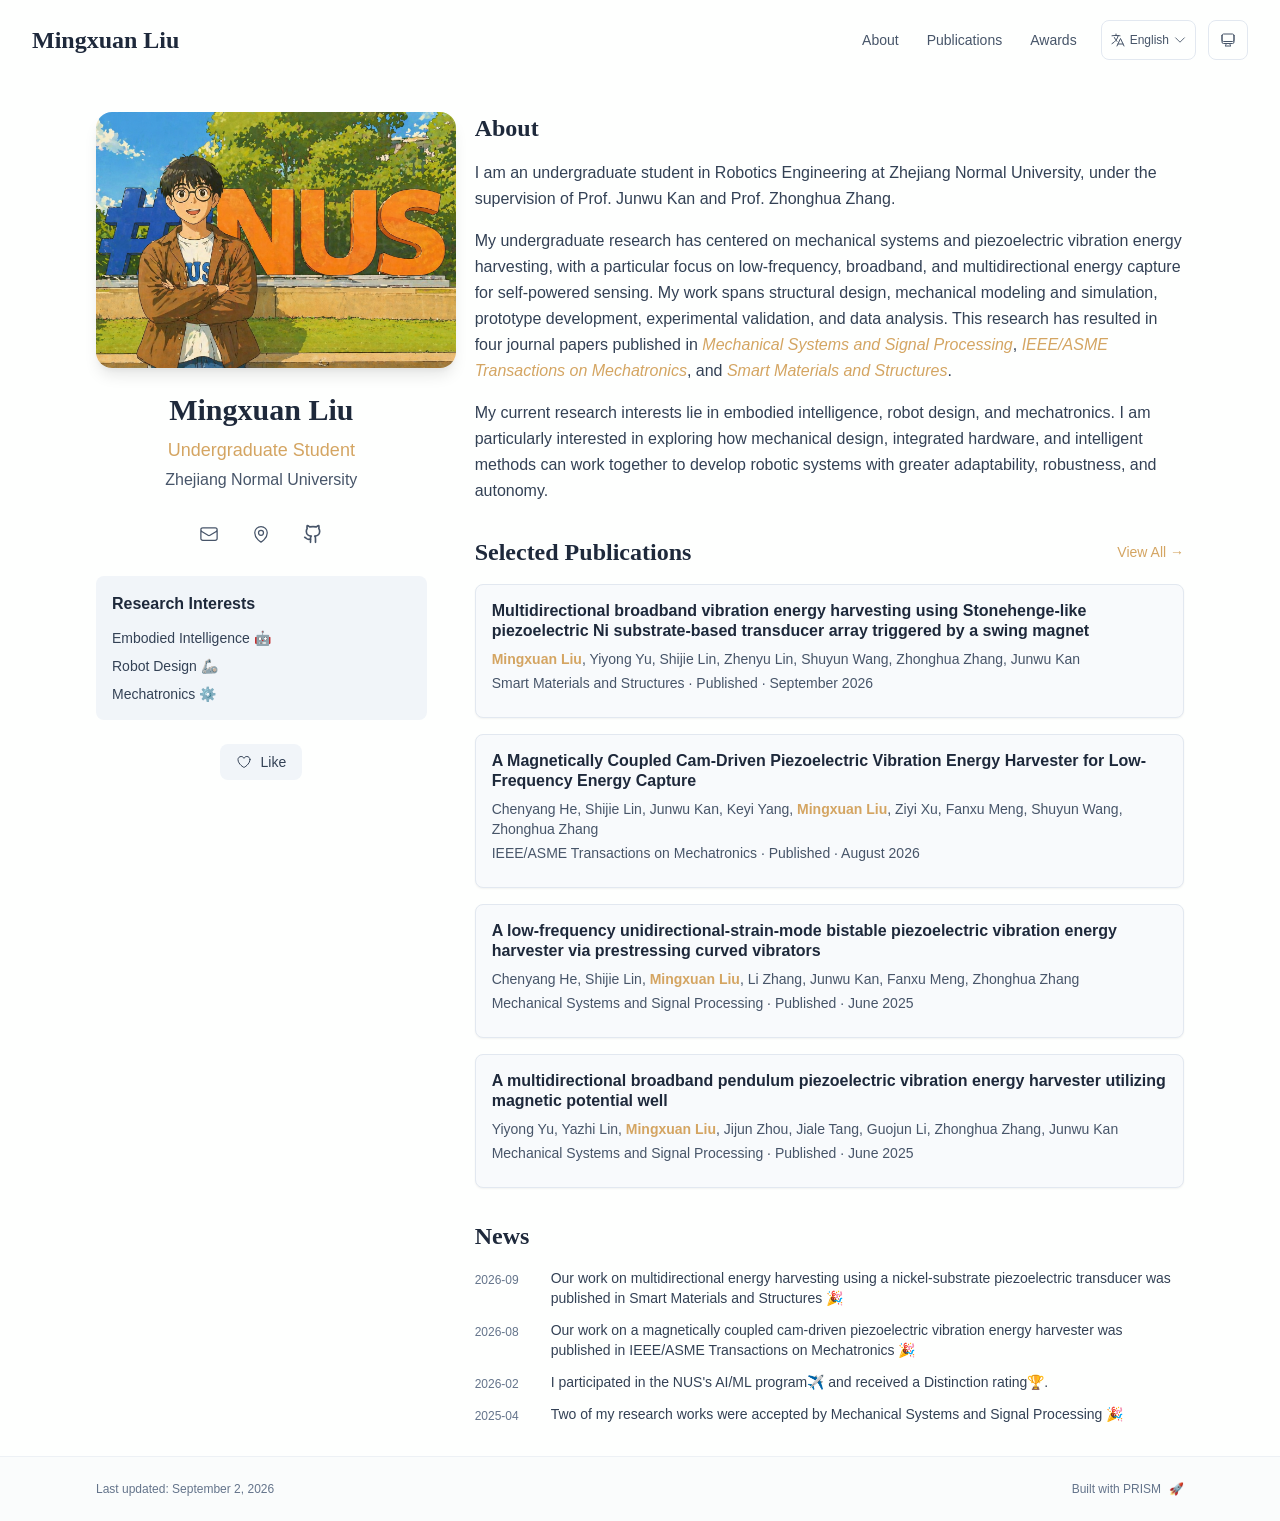
==== commit afacbb18: "Align homepage research profile" ====
--- a/index.html
+++ b/index.html
@@ -59,4 +59,4 @@
     }
   </script><title>Mingxuan Liu</title><meta name="description" content="Personal academic homepage of Mingxuan Liu."/><meta name="author" content="Mingxuan Liu"/><meta name="keywords" content="Mingxuan Liu,Undergraduate,Robotics,Research,Zhejiang Normal University"/><meta name="creator" content="Mingxuan Liu"/><meta name="publisher" content="Mingxuan Liu"/><meta property="og:title" content="Mingxuan Liu"/><meta property="og:description" content="Personal academic homepage of Mingxuan Liu."/><meta property="og:site_name" content="Mingxuan Liu&#x27;s Academic Website"/><meta property="og:locale" content="en_US"/><meta property="og:type" content="website"/><meta name="twitter:card" content="summary"/><meta name="twitter:title" content="Mingxuan Liu"/><meta name="twitter:description" content="Personal academic homepage of Mingxuan Liu."/><link rel="icon" href="/favicon.svg"/><script>document.querySelectorAll('body link[rel="icon"], body link[rel="apple-touch-icon"]').forEach(el => document.head.appendChild(el))</script><script src="/_next/static/chunks/polyfills-42372ed130431b0a.js" noModule=""></script></head><body class="font-sans antialiased"><div style="visibility:hidden"><nav class="fixed top-0 left-0 right-0 z-50" data-headlessui-state=""><div class="transition-all duration-300 ease-out bg-transparent" style="transform:translateY(-100px)"><div class="max-w-7xl mx-auto px-4 sm:px-6 lg:px-8"><div class="flex justify-between items-center h-16 lg:h-20"><div class="flex-shrink-0" tabindex="0"><a class="text-xl lg:text-2xl font-serif font-semibold text-primary hover:text-accent transition-colors duration-200" href="/">Mingxuan Liu</a></div><div class="hidden lg:block"><div class="ml-10 flex items-center space-x-3"><div class="relative flex items-baseline space-x-1"><a data-nav-href="/" class="relative px-3 py-2 text-sm font-medium rounded-lg transition-colors duration-150 text-primary" href="/">About</a><a data-nav-href="/publications" class="relative px-3 py-2 text-sm font-medium rounded-lg transition-colors duration-150 text-neutral-600" href="/publications/">Publications</a><a data-nav-href="/awards" class="relative px-3 py-2 text-sm font-medium rounded-lg transition-colors duration-150 text-neutral-600" href="/awards/">Awards</a></div><div class="flex items-center justify-center w-14 h-10 rounded-lg border border-neutral-200 dark:border-[rgba(148,163,184,0.24)] bg-background dark:bg-neutral-800"><div class="w-6 h-4 rounded bg-neutral-300 animate-pulse"></div></div><div class="flex items-center justify-center w-10 h-10 rounded-lg border border-neutral-200 dark:border-[rgba(148,163,184,0.24)] bg-background dark:bg-neutral-800"><div class="w-4 h-4 rounded-full bg-neutral-300 animate-pulse"></div></div></div></div><div class="lg:hidden flex items-center space-x-2"><div class="flex items-center justify-center w-14 h-10 rounded-lg border border-neutral-200 dark:border-[rgba(148,163,184,0.24)] bg-background dark:bg-neutral-800"><div class="w-6 h-4 rounded bg-neutral-300 animate-pulse"></div></div><div class="flex items-center justify-center w-10 h-10 rounded-lg border border-neutral-200 dark:border-[rgba(148,163,184,0.24)] bg-background dark:bg-neutral-800"><div class="w-4 h-4 rounded-full bg-neutral-300 animate-pulse"></div></div><button class="inline-flex items-center justify-center p-2 rounded-md text-neutral-600 hover:text-primary hover:bg-neutral-100 dark:hover:bg-neutral-800 focus:outline-none focus:ring-2 focus:ring-inset focus:ring-accent transition-colors duration-200" id="headlessui-disclosure-button-«R7pdb»" type="button" aria-expanded="false" data-headlessui-state=""><span class="sr-only">Open main menu</span><div><svg xmlns="http://www.w3.org/2000/svg" fill="none" viewBox="0 0 24 24" stroke-width="1.5" stroke="currentColor" aria-hidden="true" data-slot="icon" class="block h-6 w-6"><path stroke-linecap="round" stroke-linejoin="round" d="M3.75 6.75h16.5M3.75 12h16.5m-16.5 5.25h16.5"></path></svg></div></button></div></div></div></div></nav><main class="min-h-screen pt-16 lg:pt-20"><div class="max-w-6xl mx-auto px-4 sm:px-6 lg:px-8 py-8 bg-background min-h-screen"><div class="grid grid-cols-1 lg:grid-cols-3 gap-12"><div class="lg:col-span-1"><div class="sticky top-8" style="opacity:0;transform:translateY(20px)"><div class="w-90 h-64 mx-auto mb-6 rounded-2xl overflow-hidden shadow-lg hover:shadow-xl transition-all duration-200 hover:scale-105"><img alt="Mingxuan Liu" width="256" height="256" decoding="async" data-nimg="1" class="w-full h-full object-cover object-[48%_center]" style="color:transparent" src="/bio.jpg"/></div><div class="text-center mb-6"><h1 class="text-3xl font-serif font-bold text-primary mb-2">Mingxuan Liu</h1><p class="text-lg text-accent font-medium mb-1">Undergraduate Student</p><p class="text-neutral-600 mb-2">Zhejiang Normal University</p></div><div class="flex flex-wrap justify-center gap-3 sm:gap-4 mb-6 relative px-2"><div class="relative"><button class="p-2 sm:p-2 transition-colors duration-200 text-neutral-600 dark:text-neutral-400 hover:text-accent" aria-label="Email"><svg xmlns="http://www.w3.org/2000/svg" fill="none" viewBox="0 0 24 24" stroke-width="1.5" stroke="currentColor" aria-hidden="true" data-slot="icon" class="h-5 w-5"><path stroke-linecap="round" stroke-linejoin="round" d="M21.75 6.75v10.5a2.25 2.25 0 0 1-2.25 2.25h-15a2.25 2.25 0 0 1-2.25-2.25V6.75m19.5 0A2.25 2.25 0 0 0 19.5 4.5h-15a2.25 2.25 0 0 0-2.25 2.25m19.5 0v.243a2.25 2.25 0 0 1-1.07 1.916l-7.5 4.615a2.25 2.25 0 0 1-2.36 0L3.32 8.91a2.25 2.25 0 0 1-1.07-1.916V6.75"></path></svg></button></div><div class="relative"><button class="p-2 sm:p-2 transition-colors duration-200 text-neutral-600 dark:text-neutral-400 hover:text-accent" aria-label="Location"><svg xmlns="http://www.w3.org/2000/svg" fill="none" viewBox="0 0 24 24" stroke-width="1.5" stroke="currentColor" aria-hidden="true" data-slot="icon" class="h-5 w-5"><path stroke-linecap="round" stroke-linejoin="round" d="M15 10.5a3 3 0 1 1-6 0 3 3 0 0 1 6 0Z"></path><path stroke-linecap="round" stroke-linejoin="round" d="M19.5 10.5c0 7.142-7.5 11.25-7.5 11.25S4.5 17.642 4.5 10.5a7.5 7.5 0 1 1 15 0Z"></path></svg></button></div><a href="https://github.com/MingxuanLiu567" target="_blank" rel="noopener noreferrer" class="p-2 sm:p-2 text-neutral-600 dark:text-neutral-400 hover:text-accent transition-colors duration-200" aria-label="GitHub"><svg xmlns="http://www.w3.org/2000/svg" width="24" height="24" viewBox="0 0 24 24" fill="none" stroke="currentColor" stroke-width="2" stroke-linecap="round" stroke-linejoin="round" class="lucide lucide-github h-5 w-5" aria-hidden="true"><path d="M15 22v-4a4.8 4.8 0 0 0-1-3.5c3 0 6-2 6-5.5.08-1.25-.27-2.48-1-3.5.28-1.15.28-2.35 0-3.5 0 0-1 0-3 1.5-2.64-.5-5.36-.5-8 0C6 2 5 2 5 2c-.3 1.15-.3 2.35 0 3.5A5.403 5.403 0 0 0 4 9c0 3.5 3 5.5 6 5.5-.39.49-.68 1.05-.85 1.65-.17.6-.22 1.23-.15 1.85v4"></path><path d="M9 18c-4.51 2-5-2-7-2"></path></svg></a></div><div class="bg-neutral-100 dark:bg-neutral-800 rounded-lg p-4 mb-6 hover:shadow-lg transition-all duration-200 hover:scale-[1.02]"><h3 class="font-semibold text-primary mb-3">Research Interests</h3><div class="space-y-2 text-sm text-neutral-700 dark:text-neutral-500"><div>Embodied Intelligence 🤖</div><div>Robot Design 🦾</div><div>Mechatronics ⚙️</div></div></div><div class="flex justify-center"><div class="relative"><button class="flex items-center space-x-2 px-4 py-2 rounded-lg font-medium text-sm transition-all duration-200 bg-neutral-100 dark:bg-neutral-800 text-neutral-700 dark:text-neutral-500 hover:bg-red-50 dark:hover:bg-red-900/20 hover:text-red-600 dark:hover:text-red-400 cursor-pointer" tabindex="0"><svg xmlns="http://www.w3.org/2000/svg" fill="none" viewBox="0 0 24 24" stroke-width="1.5" stroke="currentColor" aria-hidden="true" data-slot="icon" class="h-4 w-4"><path stroke-linecap="round" stroke-linejoin="round" d="M21 8.25c0-2.485-2.099-4.5-4.688-4.5-1.935 0-3.597 1.126-4.312 2.733-.715-1.607-2.377-2.733-4.313-2.733C5.1 3.75 3 5.765 3 8.25c0 7.22 9 12 9 12s9-4.78 9-12Z"></path></svg><span>Like</span></button></div></div></div></div><div class="lg:col-span-2 space-y-8"><section id="about" class="scroll-mt-24 space-y-8"><section style="opacity:0;transform:translateY(20px)"><h2 class="text-2xl font-serif font-bold text-primary mb-4">About</h2><div class="text-neutral-700 dark:text-neutral-600 leading-relaxed"><p class="mb-4 last:mb-0">I am an undergraduate student in Robotics Engineering at Zhejiang Normal University, under the supervision of Prof. Junwu Kan and Prof. Zhonghua Zhang.</p>
 <p class="mb-4 last:mb-0">My undergraduate research has centered on mechanical systems and piezoelectric vibration energy harvesting, with a particular focus on low-frequency, broadband, and multidirectional energy capture for self-powered sensing. My work spans structural design, mechanical modeling and simulation, prototype development, experimental validation, and data analysis. This research has resulted in four journal papers published in <em class="italic font-medium text-accent">Mechanical Systems and Signal Processing</em>, <em class="italic font-medium text-accent">IEEE/ASME Transactions on Mechatronics</em>, and <em class="italic font-medium text-accent">Smart Materials and Structures</em>.</p>
-<p class="mb-4 last:mb-0">My current research interests lie in embodied intelligence, robot control, and robot learning. I am particularly interested in integrating model-based understanding and control of physical systems with learning-based methods to develop robotic systems with greater adaptability, robustness, and autonomy.</p></div></section><section style="opacity:0;transform:translateY(20px)"><div class="flex items-center justify-between mb-4"><h2 class="text-2xl font-serif font-bold text-primary">Selected Publications</h2><a class="text-accent hover:text-accent-dark text-sm font-medium transition-all duration-200 rounded hover:bg-accent/10 hover:shadow-sm" href="/publications/">View All<!-- --> →</a></div><div class="space-y-4"><div class="bg-neutral-50 dark:bg-neutral-800 p-4 rounded-lg shadow-sm border border-neutral-200 dark:border-[rgba(148,163,184,0.24)] hover:shadow-lg transition-all duration-200 hover:scale-[1.02]" style="opacity:0;transform:translateY(20px)"><h3 class="font-semibold text-primary mb-2 leading-tight">Multidirectional broadband vibration energy harvesting using Stonehenge-like piezoelectric Ni substrate-based transducer array triggered by a swing magnet</h3><p class="text-sm text-neutral-600 dark:text-neutral-500 mb-1"><span><span class="font-semibold text-accent ">Mingxuan Liu</span>, </span><span><span class=" ">Yiyong Yu</span>, </span><span><span class=" ">Shijie Lin</span>, </span><span><span class=" ">Zhenyu Lin</span>, </span><span><span class=" ">Shuyun Wang</span>, </span><span><span class=" ">Zhonghua Zhang</span>, </span><span><span class=" ">Junwu Kan</span></span></p><p class="text-sm text-neutral-600 dark:text-neutral-500 mb-2">Smart Materials and Structures<!-- --> · <!-- -->Published<!-- --> · <!-- -->September <!-- -->2026</p></div><div class="bg-neutral-50 dark:bg-neutral-800 p-4 rounded-lg shadow-sm border border-neutral-200 dark:border-[rgba(148,163,184,0.24)] hover:shadow-lg transition-all duration-200 hover:scale-[1.02]" style="opacity:0;transform:translateY(20px)"><h3 class="font-semibold text-primary mb-2 leading-tight">A Magnetically Coupled Cam-Driven Piezoelectric Vibration Energy Harvester for Low-Frequency Energy Capture</h3><p class="text-sm text-neutral-600 dark:text-neutral-500 mb-1"><span><span class=" ">Chenyang He</span>, </span><span><span class=" ">Shijie Lin</span>, </span><span><span class=" ">Junwu Kan</span>, </span><span><span class=" ">Keyi Yang</span>, </span><span><span class="font-semibold text-accent ">Mingxuan Liu</span>, </span><span><span class=" ">Ziyi Xu</span>, </span><span><span class=" ">Fanxu Meng</span>, </span><span><span class=" ">Shuyun Wang</span>, </span><span><span class=" ">Zhonghua Zhang</span></span></p><p class="text-sm text-neutral-600 dark:text-neutral-500 mb-2">IEEE/ASME Transactions on Mechatronics<!-- --> · <!-- -->Published<!-- --> · <!-- -->August <!-- -->2026</p></div><div class="bg-neutral-50 dark:bg-neutral-800 p-4 rounded-lg shadow-sm border border-neutral-200 dark:border-[rgba(148,163,184,0.24)] hover:shadow-lg transition-all duration-200 hover:scale-[1.02]" style="opacity:0;transform:translateY(20px)"><h3 class="font-semibold text-primary mb-2 leading-tight">A low-frequency unidirectional-strain-mode bistable piezoelectric vibration energy harvester via prestressing curved vibrators</h3><p class="text-sm text-neutral-600 dark:text-neutral-500 mb-1"><span><span class=" ">Chenyang He</span>, </span><span><span class=" ">Shijie Lin</span>, </span><span><span class="font-semibold text-accent ">Mingxuan Liu</span>, </span><span><span class=" ">Li Zhang</span>, </span><span><span class=" ">Junwu Kan</span>, </span><span><span class=" ">Fanxu Meng</span>, </span><span><span class=" ">Zhonghua Zhang</span></span></p><p class="text-sm text-neutral-600 dark:text-neutral-500 mb-2">Mechanical Systems and Signal Processing<!-- --> · <!-- -->Published<!-- --> · <!-- -->June <!-- -->2025</p></div><div class="bg-neutral-50 dark:bg-neutral-800 p-4 rounded-lg shadow-sm border border-neutral-200 dark:border-[rgba(148,163,184,0.24)] hover:shadow-lg transition-all duration-200 hover:scale-[1.02]" style="opacity:0;transform:translateY(20px)"><h3 class="font-semibold text-primary mb-2 leading-tight">A multidirectional broadband pendulum piezoelectric vibration energy harvester utilizing magnetic potential well</h3><p class="text-sm text-neutral-600 dark:text-neutral-500 mb-1"><span><span class=" ">Yiyong Yu</span>, </span><span><span class=" ">Yazhi Lin</span>, </span><span><span class="font-semibold text-accent ">Mingxuan Liu</span>, </span><span><span class=" ">Jijun Zhou</span>, </span><span><span class=" ">Jiale Tang</span>, </span><span><span class=" ">Guojun Li</span>, </span><span><span class=" ">Zhonghua Zhang</span>, </span><span><span class=" ">Junwu Kan</span></span></p><p class="text-sm text-neutral-600 dark:text-neutral-500 mb-2">Mechanical Systems and Signal Processing<!-- --> · <!-- -->Published<!-- --> · <!-- -->June <!-- -->2025</p></div></div></section><section style="opacity:0;transform:translateY(20px)"><h2 class="text-2xl font-serif font-bold text-primary mb-4">News</h2><div class="space-y-3"><div class="flex items-start space-x-3"><span class="text-xs text-neutral-500 mt-1 w-16 flex-shrink-0">2026-09</span><p class="text-sm text-neutral-700">Our work on multidirectional energy harvesting using a nickel-substrate piezoelectric transducer was published in Smart Materials and Structures 🎉</p></div><div class="flex items-start space-x-3"><span class="text-xs text-neutral-500 mt-1 w-16 flex-shrink-0">2026-08</span><p class="text-sm text-neutral-700">Our work on a magnetically coupled cam-driven piezoelectric vibration energy harvester was accepted by IEEE/ASME Transactions on Mechatronics 🎉</p></div><div class="flex items-start space-x-3"><span class="text-xs text-neutral-500 mt-1 w-16 flex-shrink-0">2026-02</span><p class="text-sm text-neutral-700">I participated in the NUS&#x27;s AI/ML program✈️ and received a Distinction rating🏆.</p></div><div class="flex items-start space-x-3"><span class="text-xs text-neutral-500 mt-1 w-16 flex-shrink-0">2025-04</span><p class="text-sm text-neutral-700">Two of my research works were accepted by Mechanical Systems and Signal Processing 🎉</p></div></div></section></section></div></div></div><!--$--><!--/$--><!--$--><!--/$--></main><footer class="border-t border-neutral-200/50 bg-neutral-50/50 dark:bg-neutral-900/50 dark:border-neutral-700/50"><div class="max-w-6xl mx-auto px-4 sm:px-6 lg:px-8 py-6"><div class="flex flex-col sm:flex-row justify-between items-center gap-2"><p class="text-xs text-neutral-500">Last updated<!-- -->: <!-- -->September 2, 2026</p><p class="text-xs text-neutral-500 flex items-center"><a href="https://github.com/xyjoey/PRISM" target="_blank" rel="noopener noreferrer">Built with PRISM</a><span class="ml-2">🚀</span></p></div></div></footer></div><script src="/_next/static/chunks/webpack-af78f5c2c11af041.js" async=""></script><script>(self.__next_f=self.__next_f||[]).push([0])</script><script>self.__next_f.push([1,"1:\"$Sreact.fragment\"\n3:I[3719,[\"461\",\"static/chunks/461-a9a5d7b05a71d978.js\",\"874\",\"static/chunks/874-6cc630662f3664af.js\",\"291\",\"static/chunks/291-e39730cc9327e39b.js\",\"177\",\"static/chunks/app/layout-7481d956c9ba28b5.js\"],\"ThemeProvider\"]\n4:I[310,[\"461\",\"static/chunks/461-a9a5d7b05a71d978.js\",\"874\",\"static/chunks/874-6cc630662f3664af.js\",\"291\",\"static/chunks/291-e39730cc9327e39b.js\",\"177\",\"static/chunks/app/layout-7481d956c9ba28b5.js\"],\"LocaleProvider\"]\n5:I[4574,[\"461\",\"static/chunks/461-a9a5d7b05a71d978.js\",\"874\",\"static/chunks/874-6cc630662f3664af.js\",\"291\",\"static/chunks/291-e39730cc9327e39b.js\",\"177\",\"static/chunks/app/layout-7481d956c9ba28b5.js\"],\"default\"]\n6:I[7555,[],\"\"]\n7:I[1295,[],\"\"]\n8:I[2548,[\"461\",\"static/chunks/461-a9a5d7b05a71d978.js\",\"874\",\"static/chunks/874-6cc630662f3664af.js\",\"291\",\"static/chunks/291-e39730cc9327e39b.js\",\"177\",\"static/chunks/app/layout-7481d956c9ba28b5.js\"],\"default\"]\n9:I[6613,[\"461\",\"static/chunks/461-a9a5d7b05a71d978.js\",\"378\",\"static/chunks/378-5449de1b51ff7dc2.js\",\"874\",\"static/chunks/874-6cc630662f3664af.js\",\"748\",\"static/chunks/748-6cada8c09e3e95da.js\",\"974\",\"static/chunks/app/page-82c1eb11b641ca51.js\"],\"default\"]\n12:I[9665,[],\"MetadataBoundary\"]\n14:I[9665,[],\"OutletBoundary\"]\n17:I[4911,[],\"AsyncMetadataOutlet\"]\n19:I[9665,[],\"ViewportBoundary\"]\n1b:I[6614,[],\"\"]\n:HL[\"/_next/static/css/e8522b6788206585.css\",\"style\"]\n2:T590,\n    try {\n      const cfg = {\"enabled\":true,\"locales\":[\"zh\",\"en\"],\"defaultLocale\":\"en\",\"mode\":\"auto\",\"fixedLocale\":\"en\",\"persist\":true,\"switcher\":true,\"labels\":{\"zh\":\"中文\",\"en\":\"English\"}};\n      const storageKey = 'locale-storage';\n      const normalize = (value) =\u003e typeof value === 'string' ? value.trim().replace('_', '-').toLowerCase() : '';\n      const matchLocale = (candidate) =\u003e {\n        const normalized = normalize(candidate);\n        if (!normalized) return null;\n        if (cfg.locales.includes(normalized)) return normalized;\n        const language = normalized.split('-')[0];\n        if (cfg.locales.includes(language)) return language;\n     "])</script><script>self.__next_f.push([1,"   return null;\n      };\n\n      let resolved = null;\n\n      if (cfg.persist) {\n        resolved = matchLocale(localStorage.getItem(storageKey));\n      }\n\n      if (!resolved) {\n        if (cfg.mode === 'fixed') {\n          resolved = cfg.fixedLocale;\n        } else {\n          resolved = matchLocale(navigator.language);\n        }\n      }\n\n      if (!resolved) {\n        resolved = cfg.defaultLocale;\n      }\n\n      const root = document.documentElement;\n      root.lang = resolved;\n      root.setAttribute('data-locale', resolved);\n\n      if (cfg.persist) {\n        localStorage.setItem(storageKey, resolved);\n      }\n    } catch (e) {\n      const root = document.documentElement;\n      root.lang = 'en';\n      root.setAttribute('data-locale', 'en');\n    }\n  a:T762,Vibration energy harvesting using piezoelectric transduction becomes increasingly popular as a promising alternative to electrochemical batteries for powering low-power wireless and portable electronic devices. A low-frequency unidirectional-strain-mode bistable piezoelectric vibration energy harvester (USB-PVEH) is proposed to offer a viable solution to the possible damage caused by the bidirectional deformation of piezoelectric plates in this paper. The salient characteristics of the USB-PVEH were that bistable vibration energy harvesting was implemented via the unidirectional-strain piezoelectric vibrators which were constructed by prepressuring two initially-curved piezoelectric plates. Also, the deformation of pre-bent piezoelectric vibrators subjected to the unidirectional compressive strain wasn’t directly induced by the external vibration source but triggered indirectly by the elastic beam. To prove the structural feasibility and ascertain the influence of adjustable magnet installation parameters on the energy harvester, the theoretical investigation, simulation, fabrication and experimental testing were conducted. The results showed that the potential well structure in nonlinear magnetic force can be altered by adjusting installation parameters suc"])</script><script>self.__next_f.push([1,"h as the horizontal distance, vertical distance and installation angle of the adjustable magnet, thereby modifying the dynamic performance of the energy harvester. Additionally, the USB-PVEH exhibited an optimal parameter combination (d = 14 mm, h = 6 mm, α = 67.5°), where the natural frequency was 16 Hz and the effective bandwidth was 19.6 Hz. Furthermore, the maximum output power of the USB-PVEH could reach 5.27 mW at 16 Hz with the optimal load resistance of 70 kΩ. Consequently, it is expected that the USB-PVEH can provide reference for the structural design of PVEH in high-amplitude environments.b:T9a5,"])</script><script>self.__next_f.push([1,"@article{HE2025112692,\n  title = {A low-frequency unidirectional-strain-mode bistable piezoelectric vibration energy harvester via prestressing curved vibrators},\n  journal = {Mechanical Systems and Signal Processing},\n  volume = {232},\n  pages = {112692},\n  year = {2025},\n  month = {jun},\n  issn = {0888-3270},\n  doi = {10.1016/j.ymssp.2025.112692},\n  url = {https://www.sciencedirect.com/science/article/pii/S0888327025003930},\n  author = {Chenyang He and Shijie Lin and Mingxuan Liu and Li Zhang and Junwu Kan and Fanxu Meng and Zhonghua Zhang},\n  abstract = {Vibration energy harvesting using piezoelectric transduction becomes increasingly popular as a promising alternative to electrochemical batteries for powering low-power wireless and portable electronic devices. A low-frequency unidirectional-strain-mode bistable piezoelectric vibration energy harvester (USB-PVEH) is proposed to offer a viable solution to the possible damage caused by the bidirectional deformation of piezoelectric plates in this paper. The salient characteristics of the USB-PVEH were that bistable vibration energy harvesting was implemented via the unidirectional-strain piezoelectric vibrators which were constructed by prepressuring two initially-curved piezoelectric plates. Also, the deformation of pre-bent piezoelectric vibrators subjected to the unidirectional compressive strain wasn’t directly induced by the external vibration source but triggered indirectly by the elastic beam. To prove the structural feasibility and ascertain the influence of adjustable magnet installation parameters on the energy harvester, the theoretical investigation, simulation, fabrication and experimental testing were conducted. The results showed that the potential well structure in nonlinear magnetic force can be altered by adjusting installation parameters such as the horizontal distance, vertical distance and installation angle of the adjustable magnet, thereby modifying the dynamic performance of the energy harvester. Additionally, the USB-PVEH exhibited an optimal parameter combination (d = 14 mm, h = 6 mm, α = 67.5°), where the natural frequency was 16 Hz and the effective bandwidth was 19.6 Hz. Furthermore, the maximum output power of the USB-PVEH could reach 5.27 mW at 16 Hz with the optimal load resistance of 70 kΩ. Consequently, it is expected that the USB-PVEH can provide reference for the structural design of PVEH in high-amplitude environments.}\n}"])</script><script>self.__next_f.push([1,"c:T56c,Harvesting energy from environmental vibrations using piezoelectric mechanism had attracted much attention for powering wireless sensors over the past decades. To enhance the environmental adaptability of energy harvesters, a multidirectional broadband pendulum piezoelectric vibration energy harvester utilizing magnetic potential well (MPW-PVEH) is proposed in this paper. The MPW-PVEH consists of piezoelectric cantilever beams and a multi-directional pendulum which can oscillate in any direction and pluck the piezoelectric cantilever beam to only yield unidirectional compressive stress. Theoretical analyses and experimental tests were carried out to verify the feasibility of the harvester. The results showed that MPW-PVEH was capable of harvesting horizontal omnidirectional vibration energy between 7 Hz and 10.5 Hz by adjusting the proof mass and torsion radius. Moreover, the operating band of the harvester could be broadened from 4 Hz to 14 Hz by adjusting the magnet distance. The maximum power fluctuation of MPW-PVEH was only 12 % at any horizontal excitation angle, which indicated that MPW-PVEH had good multidirectional consistency. Additionally, the optimum output power of MPW-PVEH could reach 15.6 mW with the load resistance of 90 kΩ at 8 Hz. Furthermore, MPW-PVEH could light 250 LEDs as well as power a temperature sensor and a transmitter module continuously.d:T7a8,@article{YU2025112730,\n  title = {A multidirectional broadband pendulum piezoelectric vibration energy harvester utilizing magnetic potential well},\n  journal = {Mechanical Systems and Signal Processing},\n  volume = {232},\n  pages = {112730},\n  year = {2025},\n  month = {jun},\n  issn = {0888-3270},\n  doi = {10.1016/j.ymssp.2025.112730},\n  url = {https://www.sciencedirect.com/science/article/pii/S0888327025004315},\n  author = {Yiyong Yu and Yazhi Lin and Mingxuan Liu and Jijun Zhou and Jiale Tang and Guojun Li and Zhonghua Zhang and Junwu Kan},\n  abstract = {Harvesting energy from environmental vibrations using piezoelectric mechanism had a"])</script><script>self.__next_f.push([1,"ttracted much attention for powering wireless sensors over the past decades. To enhance the environmental adaptability of energy harvesters, a multidirectional broadband pendulum piezoelectric vibration energy harvester utilizing magnetic potential well (MPW-PVEH) is proposed in this paper. The MPW-PVEH consists of piezoelectric cantilever beams and a multi-directional pendulum which can oscillate in any direction and pluck the piezoelectric cantilever beam to only yield unidirectional compressive stress. Theoretical analyses and experimental tests were carried out to verify the feasibility of the harvester. The results showed that MPW-PVEH was capable of harvesting horizontal omnidirectional vibration energy between 7 Hz and 10.5 Hz by adjusting the proof mass and torsion radius. Moreover, the operating band of the harvester could be broadened from 4 Hz to 14 Hz by adjusting the magnet distance. The maximum power fluctuation of MPW-PVEH was only 12 % at any horizontal excitation angle, which indicated that MPW-PVEH had good multidirectional consistency. Additionally, the optimum output power of MPW-PVEH could reach 15.6 mW with the load resistance of 90 kΩ at 8 Hz. Furthermore, MPW-PVEH could light 250 LEDs as well as power a temperature sensor and a transmitter module continuously.}\n}e:T762,Vibration energy harvesting using piezoelectric transduction becomes increasingly popular as a promising alternative to electrochemical batteries for powering low-power wireless and portable electronic devices. A low-frequency unidirectional-strain-mode bistable piezoelectric vibration energy harvester (USB-PVEH) is proposed to offer a viable solution to the possible damage caused by the bidirectional deformation of piezoelectric plates in this paper. The salient characteristics of the USB-PVEH were that bistable vibration energy harvesting was implemented via the unidirectional-strain piezoelectric vibrators which were constructed by prepressuring two initially-curved piezoelectric plates. Also, the deformation of pr"])</script><script>self.__next_f.push([1,"e-bent piezoelectric vibrators subjected to the unidirectional compressive strain wasn’t directly induced by the external vibration source but triggered indirectly by the elastic beam. To prove the structural feasibility and ascertain the influence of adjustable magnet installation parameters on the energy harvester, the theoretical investigation, simulation, fabrication and experimental testing were conducted. The results showed that the potential well structure in nonlinear magnetic force can be altered by adjusting installation parameters such as the horizontal distance, vertical distance and installation angle of the adjustable magnet, thereby modifying the dynamic performance of the energy harvester. Additionally, the USB-PVEH exhibited an optimal parameter combination (d = 14 mm, h = 6 mm, α = 67.5°), where the natural frequency was 16 Hz and the effective bandwidth was 19.6 Hz. Furthermore, the maximum output power of the USB-PVEH could reach 5.27 mW at 16 Hz with the optimal load resistance of 70 kΩ. Consequently, it is expected that the USB-PVEH can provide reference for the structural design of PVEH in high-amplitude environments.f:T9a5,"])</script><script>self.__next_f.push([1,"@article{HE2025112692,\n  title = {A low-frequency unidirectional-strain-mode bistable piezoelectric vibration energy harvester via prestressing curved vibrators},\n  journal = {Mechanical Systems and Signal Processing},\n  volume = {232},\n  pages = {112692},\n  year = {2025},\n  month = {jun},\n  issn = {0888-3270},\n  doi = {10.1016/j.ymssp.2025.112692},\n  url = {https://www.sciencedirect.com/science/article/pii/S0888327025003930},\n  author = {Chenyang He and Shijie Lin and Mingxuan Liu and Li Zhang and Junwu Kan and Fanxu Meng and Zhonghua Zhang},\n  abstract = {Vibration energy harvesting using piezoelectric transduction becomes increasingly popular as a promising alternative to electrochemical batteries for powering low-power wireless and portable electronic devices. A low-frequency unidirectional-strain-mode bistable piezoelectric vibration energy harvester (USB-PVEH) is proposed to offer a viable solution to the possible damage caused by the bidirectional deformation of piezoelectric plates in this paper. The salient characteristics of the USB-PVEH were that bistable vibration energy harvesting was implemented via the unidirectional-strain piezoelectric vibrators which were constructed by prepressuring two initially-curved piezoelectric plates. Also, the deformation of pre-bent piezoelectric vibrators subjected to the unidirectional compressive strain wasn’t directly induced by the external vibration source but triggered indirectly by the elastic beam. To prove the structural feasibility and ascertain the influence of adjustable magnet installation parameters on the energy harvester, the theoretical investigation, simulation, fabrication and experimental testing were conducted. The results showed that the potential well structure in nonlinear magnetic force can be altered by adjusting installation parameters such as the horizontal distance, vertical distance and installation angle of the adjustable magnet, thereby modifying the dynamic performance of the energy harvester. Additionally, the USB-PVEH exhibited an optimal parameter combination (d = 14 mm, h = 6 mm, α = 67.5°), where the natural frequency was 16 Hz and the effective bandwidth was 19.6 Hz. Furthermore, the maximum output power of the USB-PVEH could reach 5.27 mW at 16 Hz with the optimal load resistance of 70 kΩ. Consequently, it is expected that the USB-PVEH can provide reference for the structural design of PVEH in high-amplitude environments.}\n}"])</script><script>self.__next_f.push([1,"10:T56c,Harvesting energy from environmental vibrations using piezoelectric mechanism had attracted much attention for powering wireless sensors over the past decades. To enhance the environmental adaptability of energy harvesters, a multidirectional broadband pendulum piezoelectric vibration energy harvester utilizing magnetic potential well (MPW-PVEH) is proposed in this paper. The MPW-PVEH consists of piezoelectric cantilever beams and a multi-directional pendulum which can oscillate in any direction and pluck the piezoelectric cantilever beam to only yield unidirectional compressive stress. Theoretical analyses and experimental tests were carried out to verify the feasibility of the harvester. The results showed that MPW-PVEH was capable of harvesting horizontal omnidirectional vibration energy between 7 Hz and 10.5 Hz by adjusting the proof mass and torsion radius. Moreover, the operating band of the harvester could be broadened from 4 Hz to 14 Hz by adjusting the magnet distance. The maximum power fluctuation of MPW-PVEH was only 12 % at any horizontal excitation angle, which indicated that MPW-PVEH had good multidirectional consistency. Additionally, the optimum output power of MPW-PVEH could reach 15.6 mW with the load resistance of 90 kΩ at 8 Hz. Furthermore, MPW-PVEH could light 250 LEDs as well as power a temperature sensor and a transmitter module continuously.11:T7a8,@article{YU2025112730,\n  title = {A multidirectional broadband pendulum piezoelectric vibration energy harvester utilizing magnetic potential well},\n  journal = {Mechanical Systems and Signal Processing},\n  volume = {232},\n  pages = {112730},\n  year = {2025},\n  month = {jun},\n  issn = {0888-3270},\n  doi = {10.1016/j.ymssp.2025.112730},\n  url = {https://www.sciencedirect.com/science/article/pii/S0888327025004315},\n  author = {Yiyong Yu and Yazhi Lin and Mingxuan Liu and Jijun Zhou and Jiale Tang and Guojun Li and Zhonghua Zhang and Junwu Kan},\n  abstract = {Harvesting energy from environmental vibrations using piezoelectric mechanism had"])</script><script>self.__next_f.push([1," attracted much attention for powering wireless sensors over the past decades. To enhance the environmental adaptability of energy harvesters, a multidirectional broadband pendulum piezoelectric vibration energy harvester utilizing magnetic potential well (MPW-PVEH) is proposed in this paper. The MPW-PVEH consists of piezoelectric cantilever beams and a multi-directional pendulum which can oscillate in any direction and pluck the piezoelectric cantilever beam to only yield unidirectional compressive stress. Theoretical analyses and experimental tests were carried out to verify the feasibility of the harvester. The results showed that MPW-PVEH was capable of harvesting horizontal omnidirectional vibration energy between 7 Hz and 10.5 Hz by adjusting the proof mass and torsion radius. Moreover, the operating band of the harvester could be broadened from 4 Hz to 14 Hz by adjusting the magnet distance. The maximum power fluctuation of MPW-PVEH was only 12 % at any horizontal excitation angle, which indicated that MPW-PVEH had good multidirectional consistency. Additionally, the optimum output power of MPW-PVEH could reach 15.6 mW with the load resistance of 90 kΩ at 8 Hz. Furthermore, MPW-PVEH could light 250 LEDs as well as power a temperature sensor and a transmitter module continuously.}\n}"])</script><script>self.__next_f.push([1,"0:{\"P\":null,\"b\":\"snkRT0hly-mT5Y9cVJbQD\",\"p\":\"\",\"c\":[\"\",\"\"],\"i\":false,\"f\":[[[\"\",{\"children\":[\"__PAGE__\",{}]},\"$undefined\",\"$undefined\",true],[\"\",[\"$\",\"$1\",\"c\",{\"children\":[[[\"$\",\"link\",\"0\",{\"rel\":\"stylesheet\",\"href\":\"/_next/static/css/e8522b6788206585.css\",\"precedence\":\"next\",\"crossOrigin\":\"$undefined\",\"nonce\":\"$undefined\"}]],[\"$\",\"html\",null,{\"lang\":\"en\",\"className\":\"scroll-smooth\",\"suppressHydrationWarning\":true,\"children\":[[\"$\",\"head\",null,{\"children\":[[\"$\",\"link\",null,{\"rel\":\"icon\",\"href\":\"/favicon.svg\",\"type\":\"image/svg+xml\"}],[\"$\",\"link\",null,{\"rel\":\"dns-prefetch\",\"href\":\"https://jialeliu.com\"}],[\"$\",\"link\",null,{\"rel\":\"preconnect\",\"href\":\"https://jialeliu.com\",\"crossOrigin\":\"\"}],[\"$\",\"link\",null,{\"rel\":\"preload\",\"as\":\"font\",\"type\":\"font/woff2\",\"href\":\"https://jialeliu.com/fonts/georgiab.woff2\",\"crossOrigin\":\"\"}],[\"$\",\"script\",null,{\"dangerouslySetInnerHTML\":{\"__html\":\"\\n              try {\\n                const theme = localStorage.getItem('theme-storage');\\n                const parsed = theme ? JSON.parse(theme) : null;\\n                const setting = parsed?.state?.theme || 'system';\\n                const prefersDark = typeof window !== 'undefined' \u0026\u0026 window.matchMedia \u0026\u0026 window.matchMedia('(prefers-color-scheme: dark)').matches;\\n                const effective = setting === 'dark' ? 'dark' : (setting === 'light' ? 'light' : (prefersDark ? 'dark' : 'light'));\\n                var root = document.documentElement;\\n                root.classList.add(effective);\\n                root.setAttribute('data-theme', effective);\\n              } catch (e) {\\n                var root = document.documentElement;\\n                root.classList.add('light');\\n                root.setAttribute('data-theme', 'light');\\n              }\\n            \"}}],[\"$\",\"script\",null,{\"dangerouslySetInnerHTML\":{\"__html\":\"$2\"}}]]}],[\"$\",\"body\",null,{\"className\":\"font-sans antialiased\",\"children\":[\"$\",\"$L3\",null,{\"children\":[\"$\",\"$L4\",null,{\"config\":{\"enabled\":true,\"locales\":[\"zh\",\"en\"],\"defaultLocale\":\"en\",\"mode\":\"auto\",\"fixedLocale\":\"en\",\"persist\":true,\"switcher\":true,\"labels\":{\"zh\":\"中文\",\"en\":\"English\"}},\"children\":[[\"$\",\"$L5\",null,{\"items\":[{\"title\":\"About\",\"type\":\"page\",\"target\":\"about\",\"href\":\"/\"},{\"title\":\"Publications\",\"type\":\"page\",\"target\":\"publications\",\"href\":\"/publications\"},{\"title\":\"Awards\",\"type\":\"page\",\"target\":\"awards\",\"href\":\"/awards\"}],\"siteTitle\":\"Mingxuan Liu\",\"enableOnePageMode\":false,\"i18n\":\"$0:f:0:1:1:props:children:1:props:children:1:props:children:props:children:props:config\",\"itemsByLocale\":{\"zh\":[{\"title\":\"关于我\",\"type\":\"page\",\"target\":\"about\",\"href\":\"/\"},{\"title\":\"论文\",\"type\":\"page\",\"target\":\"publications\",\"href\":\"/publications\"},{\"title\":\"奖项\",\"type\":\"page\",\"target\":\"awards\",\"href\":\"/awards\"}],\"en\":[{\"title\":\"About\",\"type\":\"page\",\"target\":\"about\",\"href\":\"/\"},{\"title\":\"Publications\",\"type\":\"page\",\"target\":\"publications\",\"href\":\"/publications\"},{\"title\":\"Awards\",\"type\":\"page\",\"target\":\"awards\",\"href\":\"/awards\"}]},\"siteTitleByLocale\":{\"zh\":\"刘铭轩\",\"en\":\"Mingxuan Liu\"}}],[\"$\",\"main\",null,{\"className\":\"min-h-screen pt-16 lg:pt-20\",\"children\":[\"$\",\"$L6\",null,{\"parallelRouterKey\":\"children\",\"error\":\"$undefined\",\"errorStyles\":\"$undefined\",\"errorScripts\":\"$undefined\",\"template\":[\"$\",\"$L7\",null,{}],\"templateStyles\":\"$undefined\",\"templateScripts\":\"$undefined\",\"notFound\":[[[\"$\",\"title\",null,{\"children\":\"404: This page could not be found.\"}],[\"$\",\"div\",null,{\"style\":{\"fontFamily\":\"system-ui,\\\"Segoe UI\\\",Roboto,Helvetica,Arial,sans-serif,\\\"Apple Color Emoji\\\",\\\"Segoe UI Emoji\\\"\",\"height\":\"100vh\",\"textAlign\":\"center\",\"display\":\"flex\",\"flexDirection\":\"column\",\"alignItems\":\"center\",\"justifyContent\":\"center\"},\"children\":[\"$\",\"div\",null,{\"children\":[[\"$\",\"style\",null,{\"dangerouslySetInnerHTML\":{\"__html\":\"body{color:#000;background:#fff;margin:0}.next-error-h1{border-right:1px solid rgba(0,0,0,.3)}@media (prefers-color-scheme:dark){body{color:#fff;background:#000}.next-error-h1{border-right:1px solid rgba(255,255,255,.3)}}\"}}],[\"$\",\"h1\",null,{\"className\":\"next-error-h1\",\"style\":{\"display\":\"inline-block\",\"margin\":\"0 20px 0 0\",\"padding\":\"0 23px 0 0\",\"fontSize\":24,\"fontWeight\":500,\"verticalAlign\":\"top\",\"lineHeight\":\"49px\"},\"children\":404}],[\"$\",\"div\",null,{\"style\":{\"display\":\"inline-block\"},\"children\":[\"$\",\"h2\",null,{\"style\":{\"fontSize\":14,\"fontWeight\":400,\"lineHeight\":\"49px\",\"margin\":0},\"children\":\"This page could not be found.\"}]}]]}]}]],[]],\"forbidden\":\"$undefined\",\"unauthorized\":\"$undefined\"}]}],[\"$\",\"$L8\",null,{\"lastUpdated\":\"September 2, 2026\",\"lastUpdatedByLocale\":{\"zh\":\"2026年9月2日\",\"en\":\"September 2, 2026\"},\"defaultLocale\":\"en\"}]]}]}]}]]}]]}],{\"children\":[\"__PAGE__\",[\"$\",\"$1\",\"c\",{\"children\":[[\"$\",\"$L9\",null,{\"dataByLocale\":{\"zh\":{\"author\":{\"name\":\"刘铭轩\",\"title\":\"本科生\",\"institution\":\"浙江师范大学\",\"avatar\":\"/bio.jpg\"},\"social\":{\"email\":\"mingxuanliu0607@163.com\",\"location\":\"金华，浙江\",\"location_details\":[\"金华，浙江\"],\"github\":\"https://github.com/MingxuanLiu567\"},\"features\":{\"enable_likes\":true,\"enable_one_page_mode\":false},\"enableOnePageMode\":false,\"researchInterests\":[\"具身智能 🤖\",\"机器人设计 🦾\",\"机电一体化 ⚙️\"],\"pagesToShow\":[{\"type\":\"about\",\"id\":\"about\",\"sections\":[{\"id\":\"about\",\"type\":\"markdown\",\"source\":\"bio.md\",\"title\":\"关于我\",\"content\":\"我目前是浙江师范大学机器人工程专业本科生，在阚君武教授和张忠华教授的指导下开展研究。\\n\\n本科阶段，我的研究主要聚焦于机械系统与压电振动能量采集，重点关注面向自供能传感的低频、宽带和多方向振动能量捕获。相关工作涵盖结构设计、机械建模与仿真、样机研制、实验验证和数据分析。相关研究已形成4篇期刊论文，发表于 *Mechanical Systems and Signal Processing*、*IEEE/ASME Transactions on Mechatronics* 和 *Smart Materials and Structures*。\\n\\n我目前主要关注具身智能、机器人控制与机器人学习，尤其希望探索如何将物理系统的模型认知与控制方法同数据驱动的学习方法相结合，从而提升机器人系统的适应性、鲁棒性与自主性。\\n\"},{\"id\":\"featured_publications\",\"type\":\"publications\",\"title\":\"精选论文\",\"filter\":\"selected\",\"limit\":5,\"publications\":[{\"id\":\"LIU2026SMS\",\"title\":\"Multidirectional broadband vibration energy harvesting using Stonehenge-like piezoelectric Ni substrate-based transducer array triggered by a swing magnet\",\"authors\":[{\"name\":\"Mingxuan Liu\",\"isHighlighted\":true,\"isCorresponding\":false,\"isCoAuthor\":false},{\"name\":\"Yiyong Yu\",\"isHighlighted\":false,\"isCorresponding\":false,\"isCoAuthor\":false},{\"name\":\"Shijie Lin\",\"isHighlighted\":false,\"isCorresponding\":false,\"isCoAuthor\":false},{\"name\":\"Zhenyu Lin\",\"isHighlighted\":false,\"isCorresponding\":false,\"isCoAuthor\":false},{\"name\":\"Shuyun Wang\",\"isHighlighted\":false,\"isCorresponding\":false,\"isCoAuthor\":false},{\"name\":\"Zhonghua Zhang\",\"isHighlighted\":false,\"isCorresponding\":false,\"isCoAuthor\":false},{\"name\":\"Junwu Kan\",\"isHighlighted\":false,\"isCorresponding\":false,\"isCoAuthor\":false}],\"year\":2026,\"month\":\"9\",\"type\":\"journal\",\"status\":\"published\",\"tags\":[],\"keywords\":\"$0:f:0:1:2:children:1:props:children:0:props:dataByLocale:zh:pagesToShow:0:sections:1:publications:0:tags\",\"researchArea\":\"machine-learning\",\"journal\":\"Smart Materials and Structures\",\"conference\":\"\",\"doi\":\"10.1088/1361-665X/ae9c0e\",\"abstract\":\"\",\"description\":\"\",\"selected\":true,\"preview\":\"stonehenge.jpg\",\"bibtex\":\"@article{LIU2026SMS,\\n  title = {Multidirectional broadband vibration energy harvesting using Stonehenge-like piezoelectric Ni substrate-based transducer array triggered by a swing magnet},\\n  journal = {Smart Materials and Structures},\\n  year = {2026},\\n  month = {sep},\\n  doi = {10.1088/1361-665X/ae9c0e},\\n  author = {Mingxuan Liu and Yiyong Yu and Shijie Lin and Zhenyu Lin and Shuyun Wang and Zhonghua Zhang and Junwu Kan}\\n}\"},{\"id\":\"HE2026TMECH\",\"title\":\"A Magnetically Coupled Cam-Driven Piezoelectric Vibration Energy Harvester for Low-Frequency Energy Capture\",\"authors\":[{\"name\":\"Chenyang He\",\"isHighlighted\":false,\"isCorresponding\":false,\"isCoAuthor\":false},{\"name\":\"Shijie Lin\",\"isHighlighted\":false,\"isCorresponding\":false,\"isCoAuthor\":false},{\"name\":\"Junwu Kan\",\"isHighlighted\":false,\"isCorresponding\":false,\"isCoAuthor\":false},{\"name\":\"Keyi Yang\",\"isHighlighted\":false,\"isCorresponding\":false,\"isCoAuthor\":false},{\"name\":\"Mingxuan Liu\",\"isHighlighted\":true,\"isCorresponding\":false,\"isCoAuthor\":false},{\"name\":\"Ziyi Xu\",\"isHighlighted\":false,\"isCorresponding\":false,\"isCoAuthor\":false},{\"name\":\"Fanxu Meng\",\"isHighlighted\":false,\"isCorresponding\":false,\"isCoAuthor\":false},{\"name\":\"Shuyun Wang\",\"isHighlighted\":false,\"isCorresponding\":false,\"isCoAuthor\":false},{\"name\":\"Zhonghua Zhang\",\"isHighlighted\":false,\"isCorresponding\":false,\"isCoAuthor\":false}],\"year\":2026,\"month\":\"8\",\"type\":\"journal\",\"status\":\"published\",\"tags\":[],\"keywords\":\"$0:f:0:1:2:children:1:props:children:0:props:dataByLocale:zh:pagesToShow:0:sections:1:publications:1:tags\",\"researchArea\":\"machine-learning\",\"journal\":\"IEEE/ASME Transactions on Mechatronics\",\"conference\":\"\",\"doi\":\"10.1109/TMECH.2026.3722381\",\"abstract\":\"\",\"description\":\"\",\"selected\":true,\"preview\":\"cam-driven.png\",\"bibtex\":\"@article{HE2026TMECH,\\n  title = {A Magnetically Coupled Cam-Driven Piezoelectric Vibration Energy Harvester for Low-Frequency Energy Capture},\\n  journal = {IEEE/ASME Transactions on Mechatronics},\\n  year = {2026},\\n  month = {aug},\\n  doi = {10.1109/TMECH.2026.3722381},\\n  author = {Chenyang He and Shijie Lin and Junwu Kan and Keyi Yang and Mingxuan Liu and Ziyi Xu and Fanxu Meng and Shuyun Wang and Zhonghua Zhang}\\n}\"},{\"id\":\"HE2025112692\",\"title\":\"A low-frequency unidirectional-strain-mode bistable piezoelectric vibration energy harvester via prestressing curved vibrators\",\"authors\":[{\"name\":\"Chenyang He\",\"isHighlighted\":false,\"isCorresponding\":false,\"isCoAuthor\":false},{\"name\":\"Shijie Lin\",\"isHighlighted\":false,\"isCorresponding\":false,\"isCoAuthor\":false},{\"name\":\"Mingxuan Liu\",\"isHighlighted\":true,\"isCorresponding\":false,\"isCoAuthor\":false},{\"name\":\"Li Zhang\",\"isHighlighted\":false,\"isCorresponding\":false,\"isCoAuthor\":false},{\"name\":\"Junwu Kan\",\"isHighlighted\":false,\"isCorresponding\":false,\"isCoAuthor\":false},{\"name\":\"Fanxu Meng\",\"isHighlighted\":false,\"isCorresponding\":false,\"isCoAuthor\":false},{\"name\":\"Zhonghua Zhang\",\"isHighlighted\":false,\"isCorresponding\":false,\"isCoAuthor\":false}],\"year\":2025,\"month\":\"6\",\"type\":\"journal\",\"status\":\"published\",\"tags\":[\"Unidirectional deformation\",\"Magnetic plucking\",\"Piezoelectric energy harvester\",\"Magnetic frequency modulation\",\"Effective frequency bandwidth\"],\"keywords\":\"$0:f:0:1:2:children:1:props:children:0:props:dataByLocale:zh:pagesToShow:0:sections:1:publications:2:tags\",\"researchArea\":\"machine-learning\",\"journal\":\"Mechanical Systems and Signal Processing\",\"conference\":\"\",\"volume\":\"232\",\"pages\":\"112692\",\"doi\":\"10.1016/j.ymssp.2025.112692\",\"url\":\"https://www.sciencedirect.com/science/article/pii/S0888327025003930\",\"abstract\":\"$a\",\"description\":\"\",\"selected\":true,\"preview\":\"prebent.png\",\"bibtex\":\"$b\"},{\"id\":\"YU2025112730\",\"title\":\"A multidirectional broadband pendulum piezoelectric vibration energy harvester utilizing magnetic potential well\",\"authors\":[{\"name\":\"Yiyong Yu\",\"isHighlighted\":false,\"isCorresponding\":false,\"isCoAuthor\":false},{\"name\":\"Yazhi Lin\",\"isHighlighted\":false,\"isCorresponding\":false,\"isCoAuthor\":false},{\"name\":\"Mingxuan Liu\",\"isHighlighted\":true,\"isCorresponding\":false,\"isCoAuthor\":false},{\"name\":\"Jijun Zhou\",\"isHighlighted\":false,\"isCorresponding\":false,\"isCoAuthor\":false},{\"name\":\"Jiale Tang\",\"isHighlighted\":false,\"isCorresponding\":false,\"isCoAuthor\":false},{\"name\":\"Guojun Li\",\"isHighlighted\":false,\"isCorresponding\":false,\"isCoAuthor\":false},{\"name\":\"Zhonghua Zhang\",\"isHighlighted\":false,\"isCorresponding\":false,\"isCoAuthor\":false},{\"name\":\"Junwu Kan\",\"isHighlighted\":false,\"isCorresponding\":false,\"isCoAuthor\":false}],\"year\":2025,\"month\":\"6\",\"type\":\"journal\",\"status\":\"published\",\"tags\":[\"Piezoelectric transduction\",\"Vibration energy harvester\",\"Multi-direction\",\"Frequency tuning\"],\"keywords\":\"$0:f:0:1:2:children:1:props:children:0:props:dataByLocale:zh:pagesToShow:0:sections:1:publications:3:tags\",\"researchArea\":\"machine-learning\",\"journal\":\"Mechanical Systems and Signal Processing\",\"conference\":\"\",\"volume\":\"232\",\"pages\":\"112730\",\"doi\":\"10.1016/j.ymssp.2025.112730\",\"url\":\"https://www.sciencedirect.com/science/article/pii/S0888327025004315\",\"abstract\":\"$c\",\"description\":\"\",\"selected\":true,\"preview\":\"multidirection.jpg\",\"bibtex\":\"$d\"}]},{\"id\":\"news\",\"type\":\"list\",\"title\":\"动态\",\"source\":\"news.toml\",\"items\":[{\"date\":\"2026-09\",\"content\":\"我们利用镍基压电换能器实现多方向能量采集的工作发表于 Smart Materials and Structures 🎉\"},{\"date\":\"2026-08\",\"content\":\"我们关于磁耦合凸轮驱动压电振动能量采集器的研究被 IEEE/ASME Transactions on Mechatronics 接收 🎉\"},{\"date\":\"2026-02\",\"content\":\"我参加了新加坡国立大学AI/ML项目✈️，获Distinction评价🏆\"},{\"date\":\"2025-04\",\"content\":\"我的两项研究被 Mechanical Systems and Signal Processing 接收 🎉\"}]}]}]},\"en\":{\"author\":{\"name\":\"Mingxuan Liu\",\"title\":\"Undergraduate Student\",\"institution\":\"Zhejiang Normal University\",\"avatar\":\"/bio.jpg\"},\"social\":{\"email\":\"mingxuanliu0607@163.com\",\"location\":\"Jinhua, Zhejiang\",\"location_details\":[\"Jinhua, Zhejiang\"],\"github\":\"https://github.com/MingxuanLiu567\"},\"features\":{\"enable_likes\":true,\"enable_one_page_mode\":false},\"enableOnePageMode\":false,\"researchInterests\":[\"Embodied Intelligence 🤖\",\"Robot Design 🦾\",\"Mechatronics ⚙️\"],\"pagesToShow\":[{\"type\":\"about\",\"id\":\"about\",\"sections\":[{\"id\":\"about\",\"type\":\"markdown\",\"source\":\"bio.md\",\"title\":\"About\",\"content\":\"I am an undergraduate student in Robotics Engineering at Zhejiang Normal University, under the supervision of Prof. Junwu Kan and Prof. Zhonghua Zhang.\\n\\nMy undergraduate research has centered on mechanical systems and piezoelectric vibration energy harvesting, with a particular focus on low-frequency, broadband, and multidirectional energy capture for self-powered sensing. My work spans structural design, mechanical modeling and simulation, prototype development, experimental validation, and data analysis. This research has resulted in four journal papers published in *Mechanical Systems and Signal Processing*, *IEEE/ASME Transactions on Mechatronics*, and *Smart Materials and Structures*.\\n\\nMy current research interests lie in embodied intelligence, robot control, and robot learning. I am particularly interested in integrating model-based understanding and control of physical systems with learning-based methods to develop robotic systems with greater adaptability, robustness, and autonomy.\\n\"},{\"id\":\"featured_publications\",\"type\":\"publications\",\"title\":\"Selected Publications\",\"filter\":\"selected\",\"limit\":5,\"publications\":[{\"id\":\"LIU2026SMS\",\"title\":\"Multidirectional broadband vibration energy harvesting using Stonehenge-like piezoelectric Ni substrate-based transducer array triggered by a swing magnet\",\"authors\":[{\"name\":\"Mingxuan Liu\",\"isHighlighted\":true,\"isCorresponding\":false,\"isCoAuthor\":false},{\"name\":\"Yiyong Yu\",\"isHighlighted\":false,\"isCorresponding\":false,\"isCoAuthor\":false},{\"name\":\"Shijie Lin\",\"isHighlighted\":false,\"isCorresponding\":false,\"isCoAuthor\":false},{\"name\":\"Zhenyu Lin\",\"isHighlighted\":false,\"isCorresponding\":false,\"isCoAuthor\":false},{\"name\":\"Shuyun Wang\",\"isHighlighted\":false,\"isCorresponding\":false,\"isCoAuthor\":false},{\"name\":\"Zhonghua Zhang\",\"isHighlighted\":false,\"isCorresponding\":false,\"isCoAuthor\":false},{\"name\":\"Junwu Kan\",\"isHighlighted\":false,\"isCorresponding\":false,\"isCoAuthor\":false}],\"year\":2026,\"month\":\"9\",\"type\":\"journal\",\"status\":\"published\",\"tags\":[],\"keywords\":\"$0:f:0:1:2:children:1:props:children:0:props:dataByLocale:en:pagesToShow:0:sections:1:publications:0:tags\",\"researchArea\":\"machine-learning\",\"journal\":\"Smart Materials and Structures\",\"conference\":\"\",\"doi\":\"10.1088/1361-665X/ae9c0e\",\"abstract\":\"\",\"description\":\"\",\"selected\":true,\"preview\":\"stonehenge.jpg\",\"bibtex\":\"@article{LIU2026SMS,\\n  title = {Multidirectional broadband vibration energy harvesting using Stonehenge-like piezoelectric Ni substrate-based transducer array triggered by a swing magnet},\\n  journal = {Smart Materials and Structures},\\n  year = {2026},\\n  month = {sep},\\n  doi = {10.1088/1361-665X/ae9c0e},\\n  author = {Mingxuan Liu and Yiyong Yu and Shijie Lin and Zhenyu Lin and Shuyun Wang and Zhonghua Zhang and Junwu Kan}\\n}\"},{\"id\":\"HE2026TMECH\",\"title\":\"A Magnetically Coupled Cam-Driven Piezoelectric Vibration Energy Harvester for Low-Frequency Energy Capture\",\"authors\":[{\"name\":\"Chenyang He\",\"isHighlighted\":false,\"isCorresponding\":false,\"isCoAuthor\":false},{\"name\":\"Shijie Lin\",\"isHighlighted\":false,\"isCorresponding\":false,\"isCoAuthor\":false},{\"name\":\"Junwu Kan\",\"isHighlighted\":false,\"isCorresponding\":false,\"isCoAuthor\":false},{\"name\":\"Keyi Yang\",\"isHighlighted\":false,\"isCorresponding\":false,\"isCoAuthor\":false},{\"name\":\"Mingxuan Liu\",\"isHighlighted\":true,\"isCorresponding\":false,\"isCoAuthor\":false},{\"name\":\"Ziyi Xu\",\"isHighlighted\":false,\"isCorresponding\":false,\"isCoAuthor\":false},{\"name\":\"Fanxu Meng\",\"isHighlighted\":false,\"isCorresponding\":false,\"isCoAuthor\":false},{\"name\":\"Shuyun Wang\",\"isHighlighted\":false,\"isCorresponding\":false,\"isCoAuthor\":false},{\"name\":\"Zhonghua Zhang\",\"isHighlighted\":false,\"isCorresponding\":false,\"isCoAuthor\":false}],\"year\":2026,\"month\":\"8\",\"type\":\"journal\",\"status\":\"published\",\"tags\":[],\"keywords\":\"$0:f:0:1:2:children:1:props:children:0:props:dataByLocale:en:pagesToShow:0:sections:1:publications:1:tags\",\"researchArea\":\"machine-learning\",\"journal\":\"IEEE/ASME Transactions on Mechatronics\",\"conference\":\"\",\"doi\":\"10.1109/TMECH.2026.3722381\",\"abstract\":\"\",\"description\":\"\",\"selected\":true,\"preview\":\"cam-driven.png\",\"bibtex\":\"@article{HE2026TMECH,\\n  title = {A Magnetically Coupled Cam-Driven Piezoelectric Vibration Energy Harvester for Low-Frequency Energy Capture},\\n  journal = {IEEE/ASME Transactions on Mechatronics},\\n  year = {2026},\\n  month = {aug},\\n  doi = {10.1109/TMECH.2026.3722381},\\n  author = {Chenyang He and Shijie Lin and Junwu Kan and Keyi Yang and Mingxuan Liu and Ziyi Xu and Fanxu Meng and Shuyun Wang and Zhonghua Zhang}\\n}\"},{\"id\":\"HE2025112692\",\"title\":\"A low-frequency unidirectional-strain-mode bistable piezoelectric vibration energy harvester via prestressing curved vibrators\",\"authors\":[{\"name\":\"Chenyang He\",\"isHighlighted\":false,\"isCorresponding\":false,\"isCoAuthor\":false},{\"name\":\"Shijie Lin\",\"isHighlighted\":false,\"isCorresponding\":false,\"isCoAuthor\":false},{\"name\":\"Mingxuan Liu\",\"isHighlighted\":true,\"isCorresponding\":false,\"isCoAuthor\":false},{\"name\":\"Li Zhang\",\"isHighlighted\":false,\"isCorresponding\":false,\"isCoAuthor\":false},{\"name\":\"Junwu Kan\",\"isHighlighted\":false,\"isCorresponding\":false,\"isCoAuthor\":false},{\"name\":\"Fanxu Meng\",\"isHighlighted\":false,\"isCorresponding\":false,\"isCoAuthor\":false},{\"name\":\"Zhonghua Zhang\",\"isHighlighted\":false,\"isCorresponding\":false,\"isCoAuthor\":false}],\"year\":2025,\"month\":\"6\",\"type\":\"journal\",\"status\":\"published\",\"tags\":[\"Unidirectional deformation\",\"Magnetic plucking\",\"Piezoelectric energy harvester\",\"Magnetic frequency modulation\",\"Effective frequency bandwidth\"],\"keywords\":\"$0:f:0:1:2:children:1:props:children:0:props:dataByLocale:en:pagesToShow:0:sections:1:publications:2:tags\",\"researchArea\":\"machine-learning\",\"journal\":\"Mechanical Systems and Signal Processing\",\"conference\":\"\",\"volume\":\"232\",\"pages\":\"112692\",\"doi\":\"10.1016/j.ymssp.2025.112692\",\"url\":\"https://www.sciencedirect.com/science/article/pii/S0888327025003930\",\"abstract\":\"$e\",\"description\":\"\",\"selected\":true,\"preview\":\"prebent.png\",\"bibtex\":\"$f\"},{\"id\":\"YU2025112730\",\"title\":\"A multidirectional broadband pendulum piezoelectric vibration energy harvester utilizing magnetic potential well\",\"authors\":[{\"name\":\"Yiyong Yu\",\"isHighlighted\":false,\"isCorresponding\":false,\"isCoAuthor\":false},{\"name\":\"Yazhi Lin\",\"isHighlighted\":false,\"isCorresponding\":false,\"isCoAuthor\":false},{\"name\":\"Mingxuan Liu\",\"isHighlighted\":true,\"isCorresponding\":false,\"isCoAuthor\":false},{\"name\":\"Jijun Zhou\",\"isHighlighted\":false,\"isCorresponding\":false,\"isCoAuthor\":false},{\"name\":\"Jiale Tang\",\"isHighlighted\":false,\"isCorresponding\":false,\"isCoAuthor\":false},{\"name\":\"Guojun Li\",\"isHighlighted\":false,\"isCorresponding\":false,\"isCoAuthor\":false},{\"name\":\"Zhonghua Zhang\",\"isHighlighted\":false,\"isCorresponding\":false,\"isCoAuthor\":false},{\"name\":\"Junwu Kan\",\"isHighlighted\":false,\"isCorresponding\":false,\"isCoAuthor\":false}],\"year\":2025,\"month\":\"6\",\"type\":\"journal\",\"status\":\"published\",\"tags\":[\"Piezoelectric transduction\",\"Vibration energy harvester\",\"Multi-direction\",\"Frequency tuning\"],\"keywords\":\"$0:f:0:1:2:children:1:props:children:0:props:dataByLocale:en:pagesToShow:0:sections:1:publications:3:tags\",\"researchArea\":\"machine-learning\",\"journal\":\"Mechanical Systems and Signal Processing\",\"conference\":\"\",\"volume\":\"232\",\"pages\":\"112730\",\"doi\":\"10.1016/j.ymssp.2025.112730\",\"url\":\"https://www.sciencedirect.com/science/article/pii/S0888327025004315\",\"abstract\":\"$10\",\"description\":\"\",\"selected\":true,\"preview\":\"multidirection.jpg\",\"bibtex\":\"$11\"}]},{\"id\":\"news\",\"type\":\"list\",\"title\":\"News\",\"source\":\"news.toml\",\"items\":[{\"date\":\"2026-09\",\"content\":\"Our work on multidirectional energy harvesting using a nickel-substrate piezoelectric transducer was published in Smart Materials and Structures 🎉\"},{\"date\":\"2026-08\",\"content\":\"Our work on a magnetically coupled cam-driven piezoelectric vibration energy harvester was accepted by IEEE/ASME Transactions on Mechatronics 🎉\"},{\"date\":\"2026-02\",\"content\":\"I participated in the NUS's AI/ML program✈️ and received a Distinction rating🏆.\"},{\"date\":\"2025-04\",\"content\":\"Two of my research works were accepted by Mechanical Systems and Signal Processing 🎉\"}]}]}]}},\"defaultLocale\":\"en\"}],[\"$\",\"$L12\",null,{\"children\":\"$L13\"}],null,[\"$\",\"$L14\",null,{\"children\":[\"$L15\",\"$L16\",[\"$\",\"$L17\",null,{\"promise\":\"$@18\"}]]}]]}],{},null,false]},null,false],[\"$\",\"$1\",\"h\",{\"children\":[null,[\"$\",\"$1\",\"ZFZqkdyXa7td28VMTW00u\",{\"children\":[[\"$\",\"$L19\",null,{\"children\":\"$L1a\"}],null]}],null]}],false]],\"m\":\"$undefined\",\"G\":[\"$1b\",\"$undefined\"],\"s\":false,\"S\":true}\n"])</script><script>self.__next_f.push([1,"1c:\"$Sreact.suspense\"\n1d:I[4911,[],\"AsyncMetadata\"]\n13:[\"$\",\"$1c\",null,{\"fallback\":null,\"children\":[\"$\",\"$L1d\",null,{\"promise\":\"$@1e\"}]}]\n"])</script><script>self.__next_f.push([1,"16:null\n"])</script><script>self.__next_f.push([1,"1a:[[\"$\",\"meta\",\"0\",{\"charSet\":\"utf-8\"}],[\"$\",\"meta\",\"1\",{\"name\":\"viewport\",\"content\":\"width=device-width, initial-scale=1\"}]]\n15:null\n"])</script><script>self.__next_f.push([1,"1e:{\"metadata\":[[\"$\",\"title\",\"0\",{\"children\":\"Mingxuan Liu\"}],[\"$\",\"meta\",\"1\",{\"name\":\"description\",\"content\":\"Personal academic homepage of Mingxuan Liu.\"}],[\"$\",\"meta\",\"2\",{\"name\":\"author\",\"content\":\"Mingxuan Liu\"}],[\"$\",\"meta\",\"3\",{\"name\":\"keywords\",\"content\":\"Mingxuan Liu,Undergraduate,Robotics,Research,Zhejiang Normal University\"}],[\"$\",\"meta\",\"4\",{\"name\":\"creator\",\"content\":\"Mingxuan Liu\"}],[\"$\",\"meta\",\"5\",{\"name\":\"publisher\",\"content\":\"Mingxuan Liu\"}],[\"$\",\"meta\",\"6\",{\"property\":\"og:title\",\"content\":\"Mingxuan Liu\"}],[\"$\",\"meta\",\"7\",{\"property\":\"og:description\",\"content\":\"Personal academic homepage of Mingxuan Liu.\"}],[\"$\",\"meta\",\"8\",{\"property\":\"og:site_name\",\"content\":\"Mingxuan Liu's Academic Website\"}],[\"$\",\"meta\",\"9\",{\"property\":\"og:locale\",\"content\":\"en_US\"}],[\"$\",\"meta\",\"10\",{\"property\":\"og:type\",\"content\":\"website\"}],[\"$\",\"meta\",\"11\",{\"name\":\"twitter:card\",\"content\":\"summary\"}],[\"$\",\"meta\",\"12\",{\"name\":\"twitter:title\",\"content\":\"Mingxuan Liu\"}],[\"$\",\"meta\",\"13\",{\"name\":\"twitter:description\",\"content\":\"Personal academic homepage of Mingxuan Liu.\"}],[\"$\",\"link\",\"14\",{\"rel\":\"icon\",\"href\":\"/favicon.svg\"}]],\"error\":null,\"digest\":\"$undefined\"}\n18:{\"metadata\":\"$1e:metadata\",\"error\":null,\"digest\":\"$undefined\"}\n"])</script></body></html>+<p class="mb-4 last:mb-0">My current research interests lie in embodied intelligence, robot design, and mechatronics. I am particularly interested in exploring how mechanical design, integrated hardware, and intelligent methods can work together to develop robotic systems with greater adaptability, robustness, and autonomy.</p></div></section><section style="opacity:0;transform:translateY(20px)"><div class="flex items-center justify-between mb-4"><h2 class="text-2xl font-serif font-bold text-primary">Selected Publications</h2><a class="text-accent hover:text-accent-dark text-sm font-medium transition-all duration-200 rounded hover:bg-accent/10 hover:shadow-sm" href="/publications/">View All<!-- --> →</a></div><div class="space-y-4"><div class="bg-neutral-50 dark:bg-neutral-800 p-4 rounded-lg shadow-sm border border-neutral-200 dark:border-[rgba(148,163,184,0.24)] hover:shadow-lg transition-all duration-200 hover:scale-[1.02]" style="opacity:0;transform:translateY(20px)"><h3 class="font-semibold text-primary mb-2 leading-tight">Multidirectional broadband vibration energy harvesting using Stonehenge-like piezoelectric Ni substrate-based transducer array triggered by a swing magnet</h3><p class="text-sm text-neutral-600 dark:text-neutral-500 mb-1"><span><span class="font-semibold text-accent ">Mingxuan Liu</span>, </span><span><span class=" ">Yiyong Yu</span>, </span><span><span class=" ">Shijie Lin</span>, </span><span><span class=" ">Zhenyu Lin</span>, </span><span><span class=" ">Shuyun Wang</span>, </span><span><span class=" ">Zhonghua Zhang</span>, </span><span><span class=" ">Junwu Kan</span></span></p><p class="text-sm text-neutral-600 dark:text-neutral-500 mb-2">Smart Materials and Structures<!-- --> · <!-- -->Published<!-- --> · <!-- -->September <!-- -->2026</p></div><div class="bg-neutral-50 dark:bg-neutral-800 p-4 rounded-lg shadow-sm border border-neutral-200 dark:border-[rgba(148,163,184,0.24)] hover:shadow-lg transition-all duration-200 hover:scale-[1.02]" style="opacity:0;transform:translateY(20px)"><h3 class="font-semibold text-primary mb-2 leading-tight">A Magnetically Coupled Cam-Driven Piezoelectric Vibration Energy Harvester for Low-Frequency Energy Capture</h3><p class="text-sm text-neutral-600 dark:text-neutral-500 mb-1"><span><span class=" ">Chenyang He</span>, </span><span><span class=" ">Shijie Lin</span>, </span><span><span class=" ">Junwu Kan</span>, </span><span><span class=" ">Keyi Yang</span>, </span><span><span class="font-semibold text-accent ">Mingxuan Liu</span>, </span><span><span class=" ">Ziyi Xu</span>, </span><span><span class=" ">Fanxu Meng</span>, </span><span><span class=" ">Shuyun Wang</span>, </span><span><span class=" ">Zhonghua Zhang</span></span></p><p class="text-sm text-neutral-600 dark:text-neutral-500 mb-2">IEEE/ASME Transactions on Mechatronics<!-- --> · <!-- -->Published<!-- --> · <!-- -->August <!-- -->2026</p></div><div class="bg-neutral-50 dark:bg-neutral-800 p-4 rounded-lg shadow-sm border border-neutral-200 dark:border-[rgba(148,163,184,0.24)] hover:shadow-lg transition-all duration-200 hover:scale-[1.02]" style="opacity:0;transform:translateY(20px)"><h3 class="font-semibold text-primary mb-2 leading-tight">A low-frequency unidirectional-strain-mode bistable piezoelectric vibration energy harvester via prestressing curved vibrators</h3><p class="text-sm text-neutral-600 dark:text-neutral-500 mb-1"><span><span class=" ">Chenyang He</span>, </span><span><span class=" ">Shijie Lin</span>, </span><span><span class="font-semibold text-accent ">Mingxuan Liu</span>, </span><span><span class=" ">Li Zhang</span>, </span><span><span class=" ">Junwu Kan</span>, </span><span><span class=" ">Fanxu Meng</span>, </span><span><span class=" ">Zhonghua Zhang</span></span></p><p class="text-sm text-neutral-600 dark:text-neutral-500 mb-2">Mechanical Systems and Signal Processing<!-- --> · <!-- -->Published<!-- --> · <!-- -->June <!-- -->2025</p></div><div class="bg-neutral-50 dark:bg-neutral-800 p-4 rounded-lg shadow-sm border border-neutral-200 dark:border-[rgba(148,163,184,0.24)] hover:shadow-lg transition-all duration-200 hover:scale-[1.02]" style="opacity:0;transform:translateY(20px)"><h3 class="font-semibold text-primary mb-2 leading-tight">A multidirectional broadband pendulum piezoelectric vibration energy harvester utilizing magnetic potential well</h3><p class="text-sm text-neutral-600 dark:text-neutral-500 mb-1"><span><span class=" ">Yiyong Yu</span>, </span><span><span class=" ">Yazhi Lin</span>, </span><span><span class="font-semibold text-accent ">Mingxuan Liu</span>, </span><span><span class=" ">Jijun Zhou</span>, </span><span><span class=" ">Jiale Tang</span>, </span><span><span class=" ">Guojun Li</span>, </span><span><span class=" ">Zhonghua Zhang</span>, </span><span><span class=" ">Junwu Kan</span></span></p><p class="text-sm text-neutral-600 dark:text-neutral-500 mb-2">Mechanical Systems and Signal Processing<!-- --> · <!-- -->Published<!-- --> · <!-- -->June <!-- -->2025</p></div></div></section><section style="opacity:0;transform:translateY(20px)"><h2 class="text-2xl font-serif font-bold text-primary mb-4">News</h2><div class="space-y-3"><div class="flex items-start space-x-3"><span class="text-xs text-neutral-500 mt-1 w-16 flex-shrink-0">2026-09</span><p class="text-sm text-neutral-700">Our work on multidirectional energy harvesting using a nickel-substrate piezoelectric transducer was published in Smart Materials and Structures 🎉</p></div><div class="flex items-start space-x-3"><span class="text-xs text-neutral-500 mt-1 w-16 flex-shrink-0">2026-08</span><p class="text-sm text-neutral-700">Our work on a magnetically coupled cam-driven piezoelectric vibration energy harvester was published in IEEE/ASME Transactions on Mechatronics 🎉</p></div><div class="flex items-start space-x-3"><span class="text-xs text-neutral-500 mt-1 w-16 flex-shrink-0">2026-02</span><p class="text-sm text-neutral-700">I participated in the NUS&#x27;s AI/ML program✈️ and received a Distinction rating🏆.</p></div><div class="flex items-start space-x-3"><span class="text-xs text-neutral-500 mt-1 w-16 flex-shrink-0">2025-04</span><p class="text-sm text-neutral-700">Two of my research works were accepted by Mechanical Systems and Signal Processing 🎉</p></div></div></section></section></div></div></div><!--$--><!--/$--><!--$--><!--/$--></main><footer class="border-t border-neutral-200/50 bg-neutral-50/50 dark:bg-neutral-900/50 dark:border-neutral-700/50"><div class="max-w-6xl mx-auto px-4 sm:px-6 lg:px-8 py-6"><div class="flex flex-col sm:flex-row justify-between items-center gap-2"><p class="text-xs text-neutral-500">Last updated<!-- -->: <!-- -->September 2, 2026</p><p class="text-xs text-neutral-500 flex items-center"><a href="https://github.com/xyjoey/PRISM" target="_blank" rel="noopener noreferrer">Built with PRISM</a><span class="ml-2">🚀</span></p></div></div></footer></div><script src="/_next/static/chunks/webpack-af78f5c2c11af041.js" async=""></script><script>(self.__next_f=self.__next_f||[]).push([0])</script><script>self.__next_f.push([1,"1:\"$Sreact.fragment\"\n3:I[3719,[\"461\",\"static/chunks/461-a9a5d7b05a71d978.js\",\"874\",\"static/chunks/874-6cc630662f3664af.js\",\"291\",\"static/chunks/291-e39730cc9327e39b.js\",\"177\",\"static/chunks/app/layout-7481d956c9ba28b5.js\"],\"ThemeProvider\"]\n4:I[310,[\"461\",\"static/chunks/461-a9a5d7b05a71d978.js\",\"874\",\"static/chunks/874-6cc630662f3664af.js\",\"291\",\"static/chunks/291-e39730cc9327e39b.js\",\"177\",\"static/chunks/app/layout-7481d956c9ba28b5.js\"],\"LocaleProvider\"]\n5:I[4574,[\"461\",\"static/chunks/461-a9a5d7b05a71d978.js\",\"874\",\"static/chunks/874-6cc630662f3664af.js\",\"291\",\"static/chunks/291-e39730cc9327e39b.js\",\"177\",\"static/chunks/app/layout-7481d956c9ba28b5.js\"],\"default\"]\n6:I[7555,[],\"\"]\n7:I[1295,[],\"\"]\n8:I[2548,[\"461\",\"static/chunks/461-a9a5d7b05a71d978.js\",\"874\",\"static/chunks/874-6cc630662f3664af.js\",\"291\",\"static/chunks/291-e39730cc9327e39b.js\",\"177\",\"static/chunks/app/layout-7481d956c9ba28b5.js\"],\"default\"]\n9:I[6613,[\"461\",\"static/chunks/461-a9a5d7b05a71d978.js\",\"378\",\"static/chunks/378-5449de1b51ff7dc2.js\",\"874\",\"static/chunks/874-6cc630662f3664af.js\",\"748\",\"static/chunks/748-6cada8c09e3e95da.js\",\"974\",\"static/chunks/app/page-82c1eb11b641ca51.js\"],\"default\"]\n12:I[9665,[],\"MetadataBoundary\"]\n14:I[9665,[],\"OutletBoundary\"]\n17:I[4911,[],\"AsyncMetadataOutlet\"]\n19:I[9665,[],\"ViewportBoundary\"]\n1b:I[6614,[],\"\"]\n:HL[\"/_next/static/css/e8522b6788206585.css\",\"style\"]\n2:T590,\n    try {\n      const cfg = {\"enabled\":true,\"locales\":[\"zh\",\"en\"],\"defaultLocale\":\"en\",\"mode\":\"auto\",\"fixedLocale\":\"en\",\"persist\":true,\"switcher\":true,\"labels\":{\"zh\":\"中文\",\"en\":\"English\"}};\n      const storageKey = 'locale-storage';\n      const normalize = (value) =\u003e typeof value === 'string' ? value.trim().replace('_', '-').toLowerCase() : '';\n      const matchLocale = (candidate) =\u003e {\n        const normalized = normalize(candidate);\n        if (!normalized) return null;\n        if (cfg.locales.includes(normalized)) return normalized;\n        const language = normalized.split('-')[0];\n        if (cfg.locales.includes(language)) return language;\n     "])</script><script>self.__next_f.push([1,"   return null;\n      };\n\n      let resolved = null;\n\n      if (cfg.persist) {\n        resolved = matchLocale(localStorage.getItem(storageKey));\n      }\n\n      if (!resolved) {\n        if (cfg.mode === 'fixed') {\n          resolved = cfg.fixedLocale;\n        } else {\n          resolved = matchLocale(navigator.language);\n        }\n      }\n\n      if (!resolved) {\n        resolved = cfg.defaultLocale;\n      }\n\n      const root = document.documentElement;\n      root.lang = resolved;\n      root.setAttribute('data-locale', resolved);\n\n      if (cfg.persist) {\n        localStorage.setItem(storageKey, resolved);\n      }\n    } catch (e) {\n      const root = document.documentElement;\n      root.lang = 'en';\n      root.setAttribute('data-locale', 'en');\n    }\n  a:T762,Vibration energy harvesting using piezoelectric transduction becomes increasingly popular as a promising alternative to electrochemical batteries for powering low-power wireless and portable electronic devices. A low-frequency unidirectional-strain-mode bistable piezoelectric vibration energy harvester (USB-PVEH) is proposed to offer a viable solution to the possible damage caused by the bidirectional deformation of piezoelectric plates in this paper. The salient characteristics of the USB-PVEH were that bistable vibration energy harvesting was implemented via the unidirectional-strain piezoelectric vibrators which were constructed by prepressuring two initially-curved piezoelectric plates. Also, the deformation of pre-bent piezoelectric vibrators subjected to the unidirectional compressive strain wasn’t directly induced by the external vibration source but triggered indirectly by the elastic beam. To prove the structural feasibility and ascertain the influence of adjustable magnet installation parameters on the energy harvester, the theoretical investigation, simulation, fabrication and experimental testing were conducted. The results showed that the potential well structure in nonlinear magnetic force can be altered by adjusting installation parameters suc"])</script><script>self.__next_f.push([1,"h as the horizontal distance, vertical distance and installation angle of the adjustable magnet, thereby modifying the dynamic performance of the energy harvester. Additionally, the USB-PVEH exhibited an optimal parameter combination (d = 14 mm, h = 6 mm, α = 67.5°), where the natural frequency was 16 Hz and the effective bandwidth was 19.6 Hz. Furthermore, the maximum output power of the USB-PVEH could reach 5.27 mW at 16 Hz with the optimal load resistance of 70 kΩ. Consequently, it is expected that the USB-PVEH can provide reference for the structural design of PVEH in high-amplitude environments.b:T9a5,"])</script><script>self.__next_f.push([1,"@article{HE2025112692,\n  title = {A low-frequency unidirectional-strain-mode bistable piezoelectric vibration energy harvester via prestressing curved vibrators},\n  journal = {Mechanical Systems and Signal Processing},\n  volume = {232},\n  pages = {112692},\n  year = {2025},\n  month = {jun},\n  issn = {0888-3270},\n  doi = {10.1016/j.ymssp.2025.112692},\n  url = {https://www.sciencedirect.com/science/article/pii/S0888327025003930},\n  author = {Chenyang He and Shijie Lin and Mingxuan Liu and Li Zhang and Junwu Kan and Fanxu Meng and Zhonghua Zhang},\n  abstract = {Vibration energy harvesting using piezoelectric transduction becomes increasingly popular as a promising alternative to electrochemical batteries for powering low-power wireless and portable electronic devices. A low-frequency unidirectional-strain-mode bistable piezoelectric vibration energy harvester (USB-PVEH) is proposed to offer a viable solution to the possible damage caused by the bidirectional deformation of piezoelectric plates in this paper. The salient characteristics of the USB-PVEH were that bistable vibration energy harvesting was implemented via the unidirectional-strain piezoelectric vibrators which were constructed by prepressuring two initially-curved piezoelectric plates. Also, the deformation of pre-bent piezoelectric vibrators subjected to the unidirectional compressive strain wasn’t directly induced by the external vibration source but triggered indirectly by the elastic beam. To prove the structural feasibility and ascertain the influence of adjustable magnet installation parameters on the energy harvester, the theoretical investigation, simulation, fabrication and experimental testing were conducted. The results showed that the potential well structure in nonlinear magnetic force can be altered by adjusting installation parameters such as the horizontal distance, vertical distance and installation angle of the adjustable magnet, thereby modifying the dynamic performance of the energy harvester. Additionally, the USB-PVEH exhibited an optimal parameter combination (d = 14 mm, h = 6 mm, α = 67.5°), where the natural frequency was 16 Hz and the effective bandwidth was 19.6 Hz. Furthermore, the maximum output power of the USB-PVEH could reach 5.27 mW at 16 Hz with the optimal load resistance of 70 kΩ. Consequently, it is expected that the USB-PVEH can provide reference for the structural design of PVEH in high-amplitude environments.}\n}"])</script><script>self.__next_f.push([1,"c:T56c,Harvesting energy from environmental vibrations using piezoelectric mechanism had attracted much attention for powering wireless sensors over the past decades. To enhance the environmental adaptability of energy harvesters, a multidirectional broadband pendulum piezoelectric vibration energy harvester utilizing magnetic potential well (MPW-PVEH) is proposed in this paper. The MPW-PVEH consists of piezoelectric cantilever beams and a multi-directional pendulum which can oscillate in any direction and pluck the piezoelectric cantilever beam to only yield unidirectional compressive stress. Theoretical analyses and experimental tests were carried out to verify the feasibility of the harvester. The results showed that MPW-PVEH was capable of harvesting horizontal omnidirectional vibration energy between 7 Hz and 10.5 Hz by adjusting the proof mass and torsion radius. Moreover, the operating band of the harvester could be broadened from 4 Hz to 14 Hz by adjusting the magnet distance. The maximum power fluctuation of MPW-PVEH was only 12 % at any horizontal excitation angle, which indicated that MPW-PVEH had good multidirectional consistency. Additionally, the optimum output power of MPW-PVEH could reach 15.6 mW with the load resistance of 90 kΩ at 8 Hz. Furthermore, MPW-PVEH could light 250 LEDs as well as power a temperature sensor and a transmitter module continuously.d:T7a8,@article{YU2025112730,\n  title = {A multidirectional broadband pendulum piezoelectric vibration energy harvester utilizing magnetic potential well},\n  journal = {Mechanical Systems and Signal Processing},\n  volume = {232},\n  pages = {112730},\n  year = {2025},\n  month = {jun},\n  issn = {0888-3270},\n  doi = {10.1016/j.ymssp.2025.112730},\n  url = {https://www.sciencedirect.com/science/article/pii/S0888327025004315},\n  author = {Yiyong Yu and Yazhi Lin and Mingxuan Liu and Jijun Zhou and Jiale Tang and Guojun Li and Zhonghua Zhang and Junwu Kan},\n  abstract = {Harvesting energy from environmental vibrations using piezoelectric mechanism had a"])</script><script>self.__next_f.push([1,"ttracted much attention for powering wireless sensors over the past decades. To enhance the environmental adaptability of energy harvesters, a multidirectional broadband pendulum piezoelectric vibration energy harvester utilizing magnetic potential well (MPW-PVEH) is proposed in this paper. The MPW-PVEH consists of piezoelectric cantilever beams and a multi-directional pendulum which can oscillate in any direction and pluck the piezoelectric cantilever beam to only yield unidirectional compressive stress. Theoretical analyses and experimental tests were carried out to verify the feasibility of the harvester. The results showed that MPW-PVEH was capable of harvesting horizontal omnidirectional vibration energy between 7 Hz and 10.5 Hz by adjusting the proof mass and torsion radius. Moreover, the operating band of the harvester could be broadened from 4 Hz to 14 Hz by adjusting the magnet distance. The maximum power fluctuation of MPW-PVEH was only 12 % at any horizontal excitation angle, which indicated that MPW-PVEH had good multidirectional consistency. Additionally, the optimum output power of MPW-PVEH could reach 15.6 mW with the load resistance of 90 kΩ at 8 Hz. Furthermore, MPW-PVEH could light 250 LEDs as well as power a temperature sensor and a transmitter module continuously.}\n}e:T762,Vibration energy harvesting using piezoelectric transduction becomes increasingly popular as a promising alternative to electrochemical batteries for powering low-power wireless and portable electronic devices. A low-frequency unidirectional-strain-mode bistable piezoelectric vibration energy harvester (USB-PVEH) is proposed to offer a viable solution to the possible damage caused by the bidirectional deformation of piezoelectric plates in this paper. The salient characteristics of the USB-PVEH were that bistable vibration energy harvesting was implemented via the unidirectional-strain piezoelectric vibrators which were constructed by prepressuring two initially-curved piezoelectric plates. Also, the deformation of pr"])</script><script>self.__next_f.push([1,"e-bent piezoelectric vibrators subjected to the unidirectional compressive strain wasn’t directly induced by the external vibration source but triggered indirectly by the elastic beam. To prove the structural feasibility and ascertain the influence of adjustable magnet installation parameters on the energy harvester, the theoretical investigation, simulation, fabrication and experimental testing were conducted. The results showed that the potential well structure in nonlinear magnetic force can be altered by adjusting installation parameters such as the horizontal distance, vertical distance and installation angle of the adjustable magnet, thereby modifying the dynamic performance of the energy harvester. Additionally, the USB-PVEH exhibited an optimal parameter combination (d = 14 mm, h = 6 mm, α = 67.5°), where the natural frequency was 16 Hz and the effective bandwidth was 19.6 Hz. Furthermore, the maximum output power of the USB-PVEH could reach 5.27 mW at 16 Hz with the optimal load resistance of 70 kΩ. Consequently, it is expected that the USB-PVEH can provide reference for the structural design of PVEH in high-amplitude environments.f:T9a5,"])</script><script>self.__next_f.push([1,"@article{HE2025112692,\n  title = {A low-frequency unidirectional-strain-mode bistable piezoelectric vibration energy harvester via prestressing curved vibrators},\n  journal = {Mechanical Systems and Signal Processing},\n  volume = {232},\n  pages = {112692},\n  year = {2025},\n  month = {jun},\n  issn = {0888-3270},\n  doi = {10.1016/j.ymssp.2025.112692},\n  url = {https://www.sciencedirect.com/science/article/pii/S0888327025003930},\n  author = {Chenyang He and Shijie Lin and Mingxuan Liu and Li Zhang and Junwu Kan and Fanxu Meng and Zhonghua Zhang},\n  abstract = {Vibration energy harvesting using piezoelectric transduction becomes increasingly popular as a promising alternative to electrochemical batteries for powering low-power wireless and portable electronic devices. A low-frequency unidirectional-strain-mode bistable piezoelectric vibration energy harvester (USB-PVEH) is proposed to offer a viable solution to the possible damage caused by the bidirectional deformation of piezoelectric plates in this paper. The salient characteristics of the USB-PVEH were that bistable vibration energy harvesting was implemented via the unidirectional-strain piezoelectric vibrators which were constructed by prepressuring two initially-curved piezoelectric plates. Also, the deformation of pre-bent piezoelectric vibrators subjected to the unidirectional compressive strain wasn’t directly induced by the external vibration source but triggered indirectly by the elastic beam. To prove the structural feasibility and ascertain the influence of adjustable magnet installation parameters on the energy harvester, the theoretical investigation, simulation, fabrication and experimental testing were conducted. The results showed that the potential well structure in nonlinear magnetic force can be altered by adjusting installation parameters such as the horizontal distance, vertical distance and installation angle of the adjustable magnet, thereby modifying the dynamic performance of the energy harvester. Additionally, the USB-PVEH exhibited an optimal parameter combination (d = 14 mm, h = 6 mm, α = 67.5°), where the natural frequency was 16 Hz and the effective bandwidth was 19.6 Hz. Furthermore, the maximum output power of the USB-PVEH could reach 5.27 mW at 16 Hz with the optimal load resistance of 70 kΩ. Consequently, it is expected that the USB-PVEH can provide reference for the structural design of PVEH in high-amplitude environments.}\n}"])</script><script>self.__next_f.push([1,"10:T56c,Harvesting energy from environmental vibrations using piezoelectric mechanism had attracted much attention for powering wireless sensors over the past decades. To enhance the environmental adaptability of energy harvesters, a multidirectional broadband pendulum piezoelectric vibration energy harvester utilizing magnetic potential well (MPW-PVEH) is proposed in this paper. The MPW-PVEH consists of piezoelectric cantilever beams and a multi-directional pendulum which can oscillate in any direction and pluck the piezoelectric cantilever beam to only yield unidirectional compressive stress. Theoretical analyses and experimental tests were carried out to verify the feasibility of the harvester. The results showed that MPW-PVEH was capable of harvesting horizontal omnidirectional vibration energy between 7 Hz and 10.5 Hz by adjusting the proof mass and torsion radius. Moreover, the operating band of the harvester could be broadened from 4 Hz to 14 Hz by adjusting the magnet distance. The maximum power fluctuation of MPW-PVEH was only 12 % at any horizontal excitation angle, which indicated that MPW-PVEH had good multidirectional consistency. Additionally, the optimum output power of MPW-PVEH could reach 15.6 mW with the load resistance of 90 kΩ at 8 Hz. Furthermore, MPW-PVEH could light 250 LEDs as well as power a temperature sensor and a transmitter module continuously.11:T7a8,@article{YU2025112730,\n  title = {A multidirectional broadband pendulum piezoelectric vibration energy harvester utilizing magnetic potential well},\n  journal = {Mechanical Systems and Signal Processing},\n  volume = {232},\n  pages = {112730},\n  year = {2025},\n  month = {jun},\n  issn = {0888-3270},\n  doi = {10.1016/j.ymssp.2025.112730},\n  url = {https://www.sciencedirect.com/science/article/pii/S0888327025004315},\n  author = {Yiyong Yu and Yazhi Lin and Mingxuan Liu and Jijun Zhou and Jiale Tang and Guojun Li and Zhonghua Zhang and Junwu Kan},\n  abstract = {Harvesting energy from environmental vibrations using piezoelectric mechanism had"])</script><script>self.__next_f.push([1," attracted much attention for powering wireless sensors over the past decades. To enhance the environmental adaptability of energy harvesters, a multidirectional broadband pendulum piezoelectric vibration energy harvester utilizing magnetic potential well (MPW-PVEH) is proposed in this paper. The MPW-PVEH consists of piezoelectric cantilever beams and a multi-directional pendulum which can oscillate in any direction and pluck the piezoelectric cantilever beam to only yield unidirectional compressive stress. Theoretical analyses and experimental tests were carried out to verify the feasibility of the harvester. The results showed that MPW-PVEH was capable of harvesting horizontal omnidirectional vibration energy between 7 Hz and 10.5 Hz by adjusting the proof mass and torsion radius. Moreover, the operating band of the harvester could be broadened from 4 Hz to 14 Hz by adjusting the magnet distance. The maximum power fluctuation of MPW-PVEH was only 12 % at any horizontal excitation angle, which indicated that MPW-PVEH had good multidirectional consistency. Additionally, the optimum output power of MPW-PVEH could reach 15.6 mW with the load resistance of 90 kΩ at 8 Hz. Furthermore, MPW-PVEH could light 250 LEDs as well as power a temperature sensor and a transmitter module continuously.}\n}"])</script><script>self.__next_f.push([1,"0:{\"P\":null,\"b\":\"YllPC0d0fLhs3xA4VUX0F\",\"p\":\"\",\"c\":[\"\",\"\"],\"i\":false,\"f\":[[[\"\",{\"children\":[\"__PAGE__\",{}]},\"$undefined\",\"$undefined\",true],[\"\",[\"$\",\"$1\",\"c\",{\"children\":[[[\"$\",\"link\",\"0\",{\"rel\":\"stylesheet\",\"href\":\"/_next/static/css/e8522b6788206585.css\",\"precedence\":\"next\",\"crossOrigin\":\"$undefined\",\"nonce\":\"$undefined\"}]],[\"$\",\"html\",null,{\"lang\":\"en\",\"className\":\"scroll-smooth\",\"suppressHydrationWarning\":true,\"children\":[[\"$\",\"head\",null,{\"children\":[[\"$\",\"link\",null,{\"rel\":\"icon\",\"href\":\"/favicon.svg\",\"type\":\"image/svg+xml\"}],[\"$\",\"link\",null,{\"rel\":\"dns-prefetch\",\"href\":\"https://jialeliu.com\"}],[\"$\",\"link\",null,{\"rel\":\"preconnect\",\"href\":\"https://jialeliu.com\",\"crossOrigin\":\"\"}],[\"$\",\"link\",null,{\"rel\":\"preload\",\"as\":\"font\",\"type\":\"font/woff2\",\"href\":\"https://jialeliu.com/fonts/georgiab.woff2\",\"crossOrigin\":\"\"}],[\"$\",\"script\",null,{\"dangerouslySetInnerHTML\":{\"__html\":\"\\n              try {\\n                const theme = localStorage.getItem('theme-storage');\\n                const parsed = theme ? JSON.parse(theme) : null;\\n                const setting = parsed?.state?.theme || 'system';\\n                const prefersDark = typeof window !== 'undefined' \u0026\u0026 window.matchMedia \u0026\u0026 window.matchMedia('(prefers-color-scheme: dark)').matches;\\n                const effective = setting === 'dark' ? 'dark' : (setting === 'light' ? 'light' : (prefersDark ? 'dark' : 'light'));\\n                var root = document.documentElement;\\n                root.classList.add(effective);\\n                root.setAttribute('data-theme', effective);\\n              } catch (e) {\\n                var root = document.documentElement;\\n                root.classList.add('light');\\n                root.setAttribute('data-theme', 'light');\\n              }\\n            \"}}],[\"$\",\"script\",null,{\"dangerouslySetInnerHTML\":{\"__html\":\"$2\"}}]]}],[\"$\",\"body\",null,{\"className\":\"font-sans antialiased\",\"children\":[\"$\",\"$L3\",null,{\"children\":[\"$\",\"$L4\",null,{\"config\":{\"enabled\":true,\"locales\":[\"zh\",\"en\"],\"defaultLocale\":\"en\",\"mode\":\"auto\",\"fixedLocale\":\"en\",\"persist\":true,\"switcher\":true,\"labels\":{\"zh\":\"中文\",\"en\":\"English\"}},\"children\":[[\"$\",\"$L5\",null,{\"items\":[{\"title\":\"About\",\"type\":\"page\",\"target\":\"about\",\"href\":\"/\"},{\"title\":\"Publications\",\"type\":\"page\",\"target\":\"publications\",\"href\":\"/publications\"},{\"title\":\"Awards\",\"type\":\"page\",\"target\":\"awards\",\"href\":\"/awards\"}],\"siteTitle\":\"Mingxuan Liu\",\"enableOnePageMode\":false,\"i18n\":\"$0:f:0:1:1:props:children:1:props:children:1:props:children:props:children:props:config\",\"itemsByLocale\":{\"zh\":[{\"title\":\"关于我\",\"type\":\"page\",\"target\":\"about\",\"href\":\"/\"},{\"title\":\"论文\",\"type\":\"page\",\"target\":\"publications\",\"href\":\"/publications\"},{\"title\":\"奖项\",\"type\":\"page\",\"target\":\"awards\",\"href\":\"/awards\"}],\"en\":[{\"title\":\"About\",\"type\":\"page\",\"target\":\"about\",\"href\":\"/\"},{\"title\":\"Publications\",\"type\":\"page\",\"target\":\"publications\",\"href\":\"/publications\"},{\"title\":\"Awards\",\"type\":\"page\",\"target\":\"awards\",\"href\":\"/awards\"}]},\"siteTitleByLocale\":{\"zh\":\"刘铭轩\",\"en\":\"Mingxuan Liu\"}}],[\"$\",\"main\",null,{\"className\":\"min-h-screen pt-16 lg:pt-20\",\"children\":[\"$\",\"$L6\",null,{\"parallelRouterKey\":\"children\",\"error\":\"$undefined\",\"errorStyles\":\"$undefined\",\"errorScripts\":\"$undefined\",\"template\":[\"$\",\"$L7\",null,{}],\"templateStyles\":\"$undefined\",\"templateScripts\":\"$undefined\",\"notFound\":[[[\"$\",\"title\",null,{\"children\":\"404: This page could not be found.\"}],[\"$\",\"div\",null,{\"style\":{\"fontFamily\":\"system-ui,\\\"Segoe UI\\\",Roboto,Helvetica,Arial,sans-serif,\\\"Apple Color Emoji\\\",\\\"Segoe UI Emoji\\\"\",\"height\":\"100vh\",\"textAlign\":\"center\",\"display\":\"flex\",\"flexDirection\":\"column\",\"alignItems\":\"center\",\"justifyContent\":\"center\"},\"children\":[\"$\",\"div\",null,{\"children\":[[\"$\",\"style\",null,{\"dangerouslySetInnerHTML\":{\"__html\":\"body{color:#000;background:#fff;margin:0}.next-error-h1{border-right:1px solid rgba(0,0,0,.3)}@media (prefers-color-scheme:dark){body{color:#fff;background:#000}.next-error-h1{border-right:1px solid rgba(255,255,255,.3)}}\"}}],[\"$\",\"h1\",null,{\"className\":\"next-error-h1\",\"style\":{\"display\":\"inline-block\",\"margin\":\"0 20px 0 0\",\"padding\":\"0 23px 0 0\",\"fontSize\":24,\"fontWeight\":500,\"verticalAlign\":\"top\",\"lineHeight\":\"49px\"},\"children\":404}],[\"$\",\"div\",null,{\"style\":{\"display\":\"inline-block\"},\"children\":[\"$\",\"h2\",null,{\"style\":{\"fontSize\":14,\"fontWeight\":400,\"lineHeight\":\"49px\",\"margin\":0},\"children\":\"This page could not be found.\"}]}]]}]}]],[]],\"forbidden\":\"$undefined\",\"unauthorized\":\"$undefined\"}]}],[\"$\",\"$L8\",null,{\"lastUpdated\":\"September 2, 2026\",\"lastUpdatedByLocale\":{\"zh\":\"2026年9月2日\",\"en\":\"September 2, 2026\"},\"defaultLocale\":\"en\"}]]}]}]}]]}]]}],{\"children\":[\"__PAGE__\",[\"$\",\"$1\",\"c\",{\"children\":[[\"$\",\"$L9\",null,{\"dataByLocale\":{\"zh\":{\"author\":{\"name\":\"刘铭轩\",\"title\":\"本科生\",\"institution\":\"浙江师范大学\",\"avatar\":\"/bio.jpg\"},\"social\":{\"email\":\"mingxuanliu0607@163.com\",\"location\":\"金华，浙江\",\"location_details\":[\"金华，浙江\"],\"github\":\"https://github.com/MingxuanLiu567\"},\"features\":{\"enable_likes\":true,\"enable_one_page_mode\":false},\"enableOnePageMode\":false,\"researchInterests\":[\"具身智能 🤖\",\"机器人设计 🦾\",\"机电一体化 ⚙️\"],\"pagesToShow\":[{\"type\":\"about\",\"id\":\"about\",\"sections\":[{\"id\":\"about\",\"type\":\"markdown\",\"source\":\"bio.md\",\"title\":\"关于我\",\"content\":\"我目前是浙江师范大学机器人工程专业本科生，在阚君武教授和张忠华教授的指导下开展研究。\\n\\n本科阶段，我的研究主要聚焦于机械系统与压电振动能量采集，重点关注面向自供能传感的低频、宽带和多方向振动能量捕获。相关工作涵盖结构设计、机械建模与仿真、样机研制、实验验证和数据分析。相关研究已形成4篇期刊论文，发表于 *Mechanical Systems and Signal Processing*、*IEEE/ASME Transactions on Mechatronics* 和 *Smart Materials and Structures*。\\n\\n我目前主要关注具身智能、机器人设计与机电一体化，尤其希望探索如何将机械设计、硬件集成与智能方法相结合，从而提升机器人系统的适应性、鲁棒性与自主性。\\n\"},{\"id\":\"featured_publications\",\"type\":\"publications\",\"title\":\"精选论文\",\"filter\":\"selected\",\"limit\":5,\"publications\":[{\"id\":\"LIU2026SMS\",\"title\":\"Multidirectional broadband vibration energy harvesting using Stonehenge-like piezoelectric Ni substrate-based transducer array triggered by a swing magnet\",\"authors\":[{\"name\":\"Mingxuan Liu\",\"isHighlighted\":true,\"isCorresponding\":false,\"isCoAuthor\":false},{\"name\":\"Yiyong Yu\",\"isHighlighted\":false,\"isCorresponding\":false,\"isCoAuthor\":false},{\"name\":\"Shijie Lin\",\"isHighlighted\":false,\"isCorresponding\":false,\"isCoAuthor\":false},{\"name\":\"Zhenyu Lin\",\"isHighlighted\":false,\"isCorresponding\":false,\"isCoAuthor\":false},{\"name\":\"Shuyun Wang\",\"isHighlighted\":false,\"isCorresponding\":false,\"isCoAuthor\":false},{\"name\":\"Zhonghua Zhang\",\"isHighlighted\":false,\"isCorresponding\":false,\"isCoAuthor\":false},{\"name\":\"Junwu Kan\",\"isHighlighted\":false,\"isCorresponding\":false,\"isCoAuthor\":false}],\"year\":2026,\"month\":\"9\",\"type\":\"journal\",\"status\":\"published\",\"tags\":[],\"keywords\":\"$0:f:0:1:2:children:1:props:children:0:props:dataByLocale:zh:pagesToShow:0:sections:1:publications:0:tags\",\"researchArea\":\"machine-learning\",\"journal\":\"Smart Materials and Structures\",\"conference\":\"\",\"doi\":\"10.1088/1361-665X/ae9c0e\",\"abstract\":\"\",\"description\":\"\",\"selected\":true,\"preview\":\"stonehenge.jpg\",\"bibtex\":\"@article{LIU2026SMS,\\n  title = {Multidirectional broadband vibration energy harvesting using Stonehenge-like piezoelectric Ni substrate-based transducer array triggered by a swing magnet},\\n  journal = {Smart Materials and Structures},\\n  year = {2026},\\n  month = {sep},\\n  doi = {10.1088/1361-665X/ae9c0e},\\n  author = {Mingxuan Liu and Yiyong Yu and Shijie Lin and Zhenyu Lin and Shuyun Wang and Zhonghua Zhang and Junwu Kan}\\n}\"},{\"id\":\"HE2026TMECH\",\"title\":\"A Magnetically Coupled Cam-Driven Piezoelectric Vibration Energy Harvester for Low-Frequency Energy Capture\",\"authors\":[{\"name\":\"Chenyang He\",\"isHighlighted\":false,\"isCorresponding\":false,\"isCoAuthor\":false},{\"name\":\"Shijie Lin\",\"isHighlighted\":false,\"isCorresponding\":false,\"isCoAuthor\":false},{\"name\":\"Junwu Kan\",\"isHighlighted\":false,\"isCorresponding\":false,\"isCoAuthor\":false},{\"name\":\"Keyi Yang\",\"isHighlighted\":false,\"isCorresponding\":false,\"isCoAuthor\":false},{\"name\":\"Mingxuan Liu\",\"isHighlighted\":true,\"isCorresponding\":false,\"isCoAuthor\":false},{\"name\":\"Ziyi Xu\",\"isHighlighted\":false,\"isCorresponding\":false,\"isCoAuthor\":false},{\"name\":\"Fanxu Meng\",\"isHighlighted\":false,\"isCorresponding\":false,\"isCoAuthor\":false},{\"name\":\"Shuyun Wang\",\"isHighlighted\":false,\"isCorresponding\":false,\"isCoAuthor\":false},{\"name\":\"Zhonghua Zhang\",\"isHighlighted\":false,\"isCorresponding\":false,\"isCoAuthor\":false}],\"year\":2026,\"month\":\"8\",\"type\":\"journal\",\"status\":\"published\",\"tags\":[],\"keywords\":\"$0:f:0:1:2:children:1:props:children:0:props:dataByLocale:zh:pagesToShow:0:sections:1:publications:1:tags\",\"researchArea\":\"machine-learning\",\"journal\":\"IEEE/ASME Transactions on Mechatronics\",\"conference\":\"\",\"doi\":\"10.1109/TMECH.2026.3722381\",\"abstract\":\"\",\"description\":\"\",\"selected\":true,\"preview\":\"cam-driven.png\",\"bibtex\":\"@article{HE2026TMECH,\\n  title = {A Magnetically Coupled Cam-Driven Piezoelectric Vibration Energy Harvester for Low-Frequency Energy Capture},\\n  journal = {IEEE/ASME Transactions on Mechatronics},\\n  year = {2026},\\n  month = {aug},\\n  doi = {10.1109/TMECH.2026.3722381},\\n  author = {Chenyang He and Shijie Lin and Junwu Kan and Keyi Yang and Mingxuan Liu and Ziyi Xu and Fanxu Meng and Shuyun Wang and Zhonghua Zhang}\\n}\"},{\"id\":\"HE2025112692\",\"title\":\"A low-frequency unidirectional-strain-mode bistable piezoelectric vibration energy harvester via prestressing curved vibrators\",\"authors\":[{\"name\":\"Chenyang He\",\"isHighlighted\":false,\"isCorresponding\":false,\"isCoAuthor\":false},{\"name\":\"Shijie Lin\",\"isHighlighted\":false,\"isCorresponding\":false,\"isCoAuthor\":false},{\"name\":\"Mingxuan Liu\",\"isHighlighted\":true,\"isCorresponding\":false,\"isCoAuthor\":false},{\"name\":\"Li Zhang\",\"isHighlighted\":false,\"isCorresponding\":false,\"isCoAuthor\":false},{\"name\":\"Junwu Kan\",\"isHighlighted\":false,\"isCorresponding\":false,\"isCoAuthor\":false},{\"name\":\"Fanxu Meng\",\"isHighlighted\":false,\"isCorresponding\":false,\"isCoAuthor\":false},{\"name\":\"Zhonghua Zhang\",\"isHighlighted\":false,\"isCorresponding\":false,\"isCoAuthor\":false}],\"year\":2025,\"month\":\"6\",\"type\":\"journal\",\"status\":\"published\",\"tags\":[\"Unidirectional deformation\",\"Magnetic plucking\",\"Piezoelectric energy harvester\",\"Magnetic frequency modulation\",\"Effective frequency bandwidth\"],\"keywords\":\"$0:f:0:1:2:children:1:props:children:0:props:dataByLocale:zh:pagesToShow:0:sections:1:publications:2:tags\",\"researchArea\":\"machine-learning\",\"journal\":\"Mechanical Systems and Signal Processing\",\"conference\":\"\",\"volume\":\"232\",\"pages\":\"112692\",\"doi\":\"10.1016/j.ymssp.2025.112692\",\"url\":\"https://www.sciencedirect.com/science/article/pii/S0888327025003930\",\"abstract\":\"$a\",\"description\":\"\",\"selected\":true,\"preview\":\"prebent.png\",\"bibtex\":\"$b\"},{\"id\":\"YU2025112730\",\"title\":\"A multidirectional broadband pendulum piezoelectric vibration energy harvester utilizing magnetic potential well\",\"authors\":[{\"name\":\"Yiyong Yu\",\"isHighlighted\":false,\"isCorresponding\":false,\"isCoAuthor\":false},{\"name\":\"Yazhi Lin\",\"isHighlighted\":false,\"isCorresponding\":false,\"isCoAuthor\":false},{\"name\":\"Mingxuan Liu\",\"isHighlighted\":true,\"isCorresponding\":false,\"isCoAuthor\":false},{\"name\":\"Jijun Zhou\",\"isHighlighted\":false,\"isCorresponding\":false,\"isCoAuthor\":false},{\"name\":\"Jiale Tang\",\"isHighlighted\":false,\"isCorresponding\":false,\"isCoAuthor\":false},{\"name\":\"Guojun Li\",\"isHighlighted\":false,\"isCorresponding\":false,\"isCoAuthor\":false},{\"name\":\"Zhonghua Zhang\",\"isHighlighted\":false,\"isCorresponding\":false,\"isCoAuthor\":false},{\"name\":\"Junwu Kan\",\"isHighlighted\":false,\"isCorresponding\":false,\"isCoAuthor\":false}],\"year\":2025,\"month\":\"6\",\"type\":\"journal\",\"status\":\"published\",\"tags\":[\"Piezoelectric transduction\",\"Vibration energy harvester\",\"Multi-direction\",\"Frequency tuning\"],\"keywords\":\"$0:f:0:1:2:children:1:props:children:0:props:dataByLocale:zh:pagesToShow:0:sections:1:publications:3:tags\",\"researchArea\":\"machine-learning\",\"journal\":\"Mechanical Systems and Signal Processing\",\"conference\":\"\",\"volume\":\"232\",\"pages\":\"112730\",\"doi\":\"10.1016/j.ymssp.2025.112730\",\"url\":\"https://www.sciencedirect.com/science/article/pii/S0888327025004315\",\"abstract\":\"$c\",\"description\":\"\",\"selected\":true,\"preview\":\"multidirection.jpg\",\"bibtex\":\"$d\"}]},{\"id\":\"news\",\"type\":\"list\",\"title\":\"动态\",\"source\":\"news.toml\",\"items\":[{\"date\":\"2026-09\",\"content\":\"我们利用镍基压电换能器实现多方向能量采集的工作发表于 Smart Materials and Structures 🎉\"},{\"date\":\"2026-08\",\"content\":\"我们关于磁耦合凸轮驱动压电振动能量采集器的研究发表于 IEEE/ASME Transactions on Mechatronics 🎉\"},{\"date\":\"2026-02\",\"content\":\"我参加了新加坡国立大学AI/ML项目✈️，获Distinction评价🏆\"},{\"date\":\"2025-04\",\"content\":\"我的两项研究被 Mechanical Systems and Signal Processing 接收 🎉\"}]}]}]},\"en\":{\"author\":{\"name\":\"Mingxuan Liu\",\"title\":\"Undergraduate Student\",\"institution\":\"Zhejiang Normal University\",\"avatar\":\"/bio.jpg\"},\"social\":{\"email\":\"mingxuanliu0607@163.com\",\"location\":\"Jinhua, Zhejiang\",\"location_details\":[\"Jinhua, Zhejiang\"],\"github\":\"https://github.com/MingxuanLiu567\"},\"features\":{\"enable_likes\":true,\"enable_one_page_mode\":false},\"enableOnePageMode\":false,\"researchInterests\":[\"Embodied Intelligence 🤖\",\"Robot Design 🦾\",\"Mechatronics ⚙️\"],\"pagesToShow\":[{\"type\":\"about\",\"id\":\"about\",\"sections\":[{\"id\":\"about\",\"type\":\"markdown\",\"source\":\"bio.md\",\"title\":\"About\",\"content\":\"I am an undergraduate student in Robotics Engineering at Zhejiang Normal University, under the supervision of Prof. Junwu Kan and Prof. Zhonghua Zhang.\\n\\nMy undergraduate research has centered on mechanical systems and piezoelectric vibration energy harvesting, with a particular focus on low-frequency, broadband, and multidirectional energy capture for self-powered sensing. My work spans structural design, mechanical modeling and simulation, prototype development, experimental validation, and data analysis. This research has resulted in four journal papers published in *Mechanical Systems and Signal Processing*, *IEEE/ASME Transactions on Mechatronics*, and *Smart Materials and Structures*.\\n\\nMy current research interests lie in embodied intelligence, robot design, and mechatronics. I am particularly interested in exploring how mechanical design, integrated hardware, and intelligent methods can work together to develop robotic systems with greater adaptability, robustness, and autonomy.\\n\"},{\"id\":\"featured_publications\",\"type\":\"publications\",\"title\":\"Selected Publications\",\"filter\":\"selected\",\"limit\":5,\"publications\":[{\"id\":\"LIU2026SMS\",\"title\":\"Multidirectional broadband vibration energy harvesting using Stonehenge-like piezoelectric Ni substrate-based transducer array triggered by a swing magnet\",\"authors\":[{\"name\":\"Mingxuan Liu\",\"isHighlighted\":true,\"isCorresponding\":false,\"isCoAuthor\":false},{\"name\":\"Yiyong Yu\",\"isHighlighted\":false,\"isCorresponding\":false,\"isCoAuthor\":false},{\"name\":\"Shijie Lin\",\"isHighlighted\":false,\"isCorresponding\":false,\"isCoAuthor\":false},{\"name\":\"Zhenyu Lin\",\"isHighlighted\":false,\"isCorresponding\":false,\"isCoAuthor\":false},{\"name\":\"Shuyun Wang\",\"isHighlighted\":false,\"isCorresponding\":false,\"isCoAuthor\":false},{\"name\":\"Zhonghua Zhang\",\"isHighlighted\":false,\"isCorresponding\":false,\"isCoAuthor\":false},{\"name\":\"Junwu Kan\",\"isHighlighted\":false,\"isCorresponding\":false,\"isCoAuthor\":false}],\"year\":2026,\"month\":\"9\",\"type\":\"journal\",\"status\":\"published\",\"tags\":[],\"keywords\":\"$0:f:0:1:2:children:1:props:children:0:props:dataByLocale:en:pagesToShow:0:sections:1:publications:0:tags\",\"researchArea\":\"machine-learning\",\"journal\":\"Smart Materials and Structures\",\"conference\":\"\",\"doi\":\"10.1088/1361-665X/ae9c0e\",\"abstract\":\"\",\"description\":\"\",\"selected\":true,\"preview\":\"stonehenge.jpg\",\"bibtex\":\"@article{LIU2026SMS,\\n  title = {Multidirectional broadband vibration energy harvesting using Stonehenge-like piezoelectric Ni substrate-based transducer array triggered by a swing magnet},\\n  journal = {Smart Materials and Structures},\\n  year = {2026},\\n  month = {sep},\\n  doi = {10.1088/1361-665X/ae9c0e},\\n  author = {Mingxuan Liu and Yiyong Yu and Shijie Lin and Zhenyu Lin and Shuyun Wang and Zhonghua Zhang and Junwu Kan}\\n}\"},{\"id\":\"HE2026TMECH\",\"title\":\"A Magnetically Coupled Cam-Driven Piezoelectric Vibration Energy Harvester for Low-Frequency Energy Capture\",\"authors\":[{\"name\":\"Chenyang He\",\"isHighlighted\":false,\"isCorresponding\":false,\"isCoAuthor\":false},{\"name\":\"Shijie Lin\",\"isHighlighted\":false,\"isCorresponding\":false,\"isCoAuthor\":false},{\"name\":\"Junwu Kan\",\"isHighlighted\":false,\"isCorresponding\":false,\"isCoAuthor\":false},{\"name\":\"Keyi Yang\",\"isHighlighted\":false,\"isCorresponding\":false,\"isCoAuthor\":false},{\"name\":\"Mingxuan Liu\",\"isHighlighted\":true,\"isCorresponding\":false,\"isCoAuthor\":false},{\"name\":\"Ziyi Xu\",\"isHighlighted\":false,\"isCorresponding\":false,\"isCoAuthor\":false},{\"name\":\"Fanxu Meng\",\"isHighlighted\":false,\"isCorresponding\":false,\"isCoAuthor\":false},{\"name\":\"Shuyun Wang\",\"isHighlighted\":false,\"isCorresponding\":false,\"isCoAuthor\":false},{\"name\":\"Zhonghua Zhang\",\"isHighlighted\":false,\"isCorresponding\":false,\"isCoAuthor\":false}],\"year\":2026,\"month\":\"8\",\"type\":\"journal\",\"status\":\"published\",\"tags\":[],\"keywords\":\"$0:f:0:1:2:children:1:props:children:0:props:dataByLocale:en:pagesToShow:0:sections:1:publications:1:tags\",\"researchArea\":\"machine-learning\",\"journal\":\"IEEE/ASME Transactions on Mechatronics\",\"conference\":\"\",\"doi\":\"10.1109/TMECH.2026.3722381\",\"abstract\":\"\",\"description\":\"\",\"selected\":true,\"preview\":\"cam-driven.png\",\"bibtex\":\"@article{HE2026TMECH,\\n  title = {A Magnetically Coupled Cam-Driven Piezoelectric Vibration Energy Harvester for Low-Frequency Energy Capture},\\n  journal = {IEEE/ASME Transactions on Mechatronics},\\n  year = {2026},\\n  month = {aug},\\n  doi = {10.1109/TMECH.2026.3722381},\\n  author = {Chenyang He and Shijie Lin and Junwu Kan and Keyi Yang and Mingxuan Liu and Ziyi Xu and Fanxu Meng and Shuyun Wang and Zhonghua Zhang}\\n}\"},{\"id\":\"HE2025112692\",\"title\":\"A low-frequency unidirectional-strain-mode bistable piezoelectric vibration energy harvester via prestressing curved vibrators\",\"authors\":[{\"name\":\"Chenyang He\",\"isHighlighted\":false,\"isCorresponding\":false,\"isCoAuthor\":false},{\"name\":\"Shijie Lin\",\"isHighlighted\":false,\"isCorresponding\":false,\"isCoAuthor\":false},{\"name\":\"Mingxuan Liu\",\"isHighlighted\":true,\"isCorresponding\":false,\"isCoAuthor\":false},{\"name\":\"Li Zhang\",\"isHighlighted\":false,\"isCorresponding\":false,\"isCoAuthor\":false},{\"name\":\"Junwu Kan\",\"isHighlighted\":false,\"isCorresponding\":false,\"isCoAuthor\":false},{\"name\":\"Fanxu Meng\",\"isHighlighted\":false,\"isCorresponding\":false,\"isCoAuthor\":false},{\"name\":\"Zhonghua Zhang\",\"isHighlighted\":false,\"isCorresponding\":false,\"isCoAuthor\":false}],\"year\":2025,\"month\":\"6\",\"type\":\"journal\",\"status\":\"published\",\"tags\":[\"Unidirectional deformation\",\"Magnetic plucking\",\"Piezoelectric energy harvester\",\"Magnetic frequency modulation\",\"Effective frequency bandwidth\"],\"keywords\":\"$0:f:0:1:2:children:1:props:children:0:props:dataByLocale:en:pagesToShow:0:sections:1:publications:2:tags\",\"researchArea\":\"machine-learning\",\"journal\":\"Mechanical Systems and Signal Processing\",\"conference\":\"\",\"volume\":\"232\",\"pages\":\"112692\",\"doi\":\"10.1016/j.ymssp.2025.112692\",\"url\":\"https://www.sciencedirect.com/science/article/pii/S0888327025003930\",\"abstract\":\"$e\",\"description\":\"\",\"selected\":true,\"preview\":\"prebent.png\",\"bibtex\":\"$f\"},{\"id\":\"YU2025112730\",\"title\":\"A multidirectional broadband pendulum piezoelectric vibration energy harvester utilizing magnetic potential well\",\"authors\":[{\"name\":\"Yiyong Yu\",\"isHighlighted\":false,\"isCorresponding\":false,\"isCoAuthor\":false},{\"name\":\"Yazhi Lin\",\"isHighlighted\":false,\"isCorresponding\":false,\"isCoAuthor\":false},{\"name\":\"Mingxuan Liu\",\"isHighlighted\":true,\"isCorresponding\":false,\"isCoAuthor\":false},{\"name\":\"Jijun Zhou\",\"isHighlighted\":false,\"isCorresponding\":false,\"isCoAuthor\":false},{\"name\":\"Jiale Tang\",\"isHighlighted\":false,\"isCorresponding\":false,\"isCoAuthor\":false},{\"name\":\"Guojun Li\",\"isHighlighted\":false,\"isCorresponding\":false,\"isCoAuthor\":false},{\"name\":\"Zhonghua Zhang\",\"isHighlighted\":false,\"isCorresponding\":false,\"isCoAuthor\":false},{\"name\":\"Junwu Kan\",\"isHighlighted\":false,\"isCorresponding\":false,\"isCoAuthor\":false}],\"year\":2025,\"month\":\"6\",\"type\":\"journal\",\"status\":\"published\",\"tags\":[\"Piezoelectric transduction\",\"Vibration energy harvester\",\"Multi-direction\",\"Frequency tuning\"],\"keywords\":\"$0:f:0:1:2:children:1:props:children:0:props:dataByLocale:en:pagesToShow:0:sections:1:publications:3:tags\",\"researchArea\":\"machine-learning\",\"journal\":\"Mechanical Systems and Signal Processing\",\"conference\":\"\",\"volume\":\"232\",\"pages\":\"112730\",\"doi\":\"10.1016/j.ymssp.2025.112730\",\"url\":\"https://www.sciencedirect.com/science/article/pii/S0888327025004315\",\"abstract\":\"$10\",\"description\":\"\",\"selected\":true,\"preview\":\"multidirection.jpg\",\"bibtex\":\"$11\"}]},{\"id\":\"news\",\"type\":\"list\",\"title\":\"News\",\"source\":\"news.toml\",\"items\":[{\"date\":\"2026-09\",\"content\":\"Our work on multidirectional energy harvesting using a nickel-substrate piezoelectric transducer was published in Smart Materials and Structures 🎉\"},{\"date\":\"2026-08\",\"content\":\"Our work on a magnetically coupled cam-driven piezoelectric vibration energy harvester was published in IEEE/ASME Transactions on Mechatronics 🎉\"},{\"date\":\"2026-02\",\"content\":\"I participated in the NUS's AI/ML program✈️ and received a Distinction rating🏆.\"},{\"date\":\"2025-04\",\"content\":\"Two of my research works were accepted by Mechanical Systems and Signal Processing 🎉\"}]}]}]}},\"defaultLocale\":\"en\"}],[\"$\",\"$L12\",null,{\"children\":\"$L13\"}],null,[\"$\",\"$L14\",null,{\"children\":[\"$L15\",\"$L16\",[\"$\",\"$L17\",null,{\"promise\":\"$@18\"}]]}]]}],{},null,false]},null,false],[\"$\",\"$1\",\"h\",{\"children\":[null,[\"$\",\"$1\",\"jBH881RTIKvh49cP5YsBY\",{\"children\":[[\"$\",\"$L19\",null,{\"children\":\"$L1a\"}],null]}],null]}],false]],\"m\":\"$undefined\",\"G\":[\"$1b\",\"$undefined\"],\"s\":false,\"S\":true}\n"])</script><script>self.__next_f.push([1,"1c:\"$Sreact.suspense\"\n1d:I[4911,[],\"AsyncMetadata\"]\n13:[\"$\",\"$1c\",null,{\"fallback\":null,\"children\":[\"$\",\"$L1d\",null,{\"promise\":\"$@1e\"}]}]\n"])</script><script>self.__next_f.push([1,"16:null\n"])</script><script>self.__next_f.push([1,"1a:[[\"$\",\"meta\",\"0\",{\"charSet\":\"utf-8\"}],[\"$\",\"meta\",\"1\",{\"name\":\"viewport\",\"content\":\"width=device-width, initial-scale=1\"}]]\n15:null\n"])</script><script>self.__next_f.push([1,"1e:{\"metadata\":[[\"$\",\"title\",\"0\",{\"children\":\"Mingxuan Liu\"}],[\"$\",\"meta\",\"1\",{\"name\":\"description\",\"content\":\"Personal academic homepage of Mingxuan Liu.\"}],[\"$\",\"meta\",\"2\",{\"name\":\"author\",\"content\":\"Mingxuan Liu\"}],[\"$\",\"meta\",\"3\",{\"name\":\"keywords\",\"content\":\"Mingxuan Liu,Undergraduate,Robotics,Research,Zhejiang Normal University\"}],[\"$\",\"meta\",\"4\",{\"name\":\"creator\",\"content\":\"Mingxuan Liu\"}],[\"$\",\"meta\",\"5\",{\"name\":\"publisher\",\"content\":\"Mingxuan Liu\"}],[\"$\",\"meta\",\"6\",{\"property\":\"og:title\",\"content\":\"Mingxuan Liu\"}],[\"$\",\"meta\",\"7\",{\"property\":\"og:description\",\"content\":\"Personal academic homepage of Mingxuan Liu.\"}],[\"$\",\"meta\",\"8\",{\"property\":\"og:site_name\",\"content\":\"Mingxuan Liu's Academic Website\"}],[\"$\",\"meta\",\"9\",{\"property\":\"og:locale\",\"content\":\"en_US\"}],[\"$\",\"meta\",\"10\",{\"property\":\"og:type\",\"content\":\"website\"}],[\"$\",\"meta\",\"11\",{\"name\":\"twitter:card\",\"content\":\"summary\"}],[\"$\",\"meta\",\"12\",{\"name\":\"twitter:title\",\"content\":\"Mingxuan Liu\"}],[\"$\",\"meta\",\"13\",{\"name\":\"twitter:description\",\"content\":\"Personal academic homepage of Mingxuan Liu.\"}],[\"$\",\"link\",\"14\",{\"rel\":\"icon\",\"href\":\"/favicon.svg\"}]],\"error\":null,\"digest\":\"$undefined\"}\n18:{\"metadata\":\"$1e:metadata\",\"error\":null,\"digest\":\"$undefined\"}\n"])</script></body></html>
